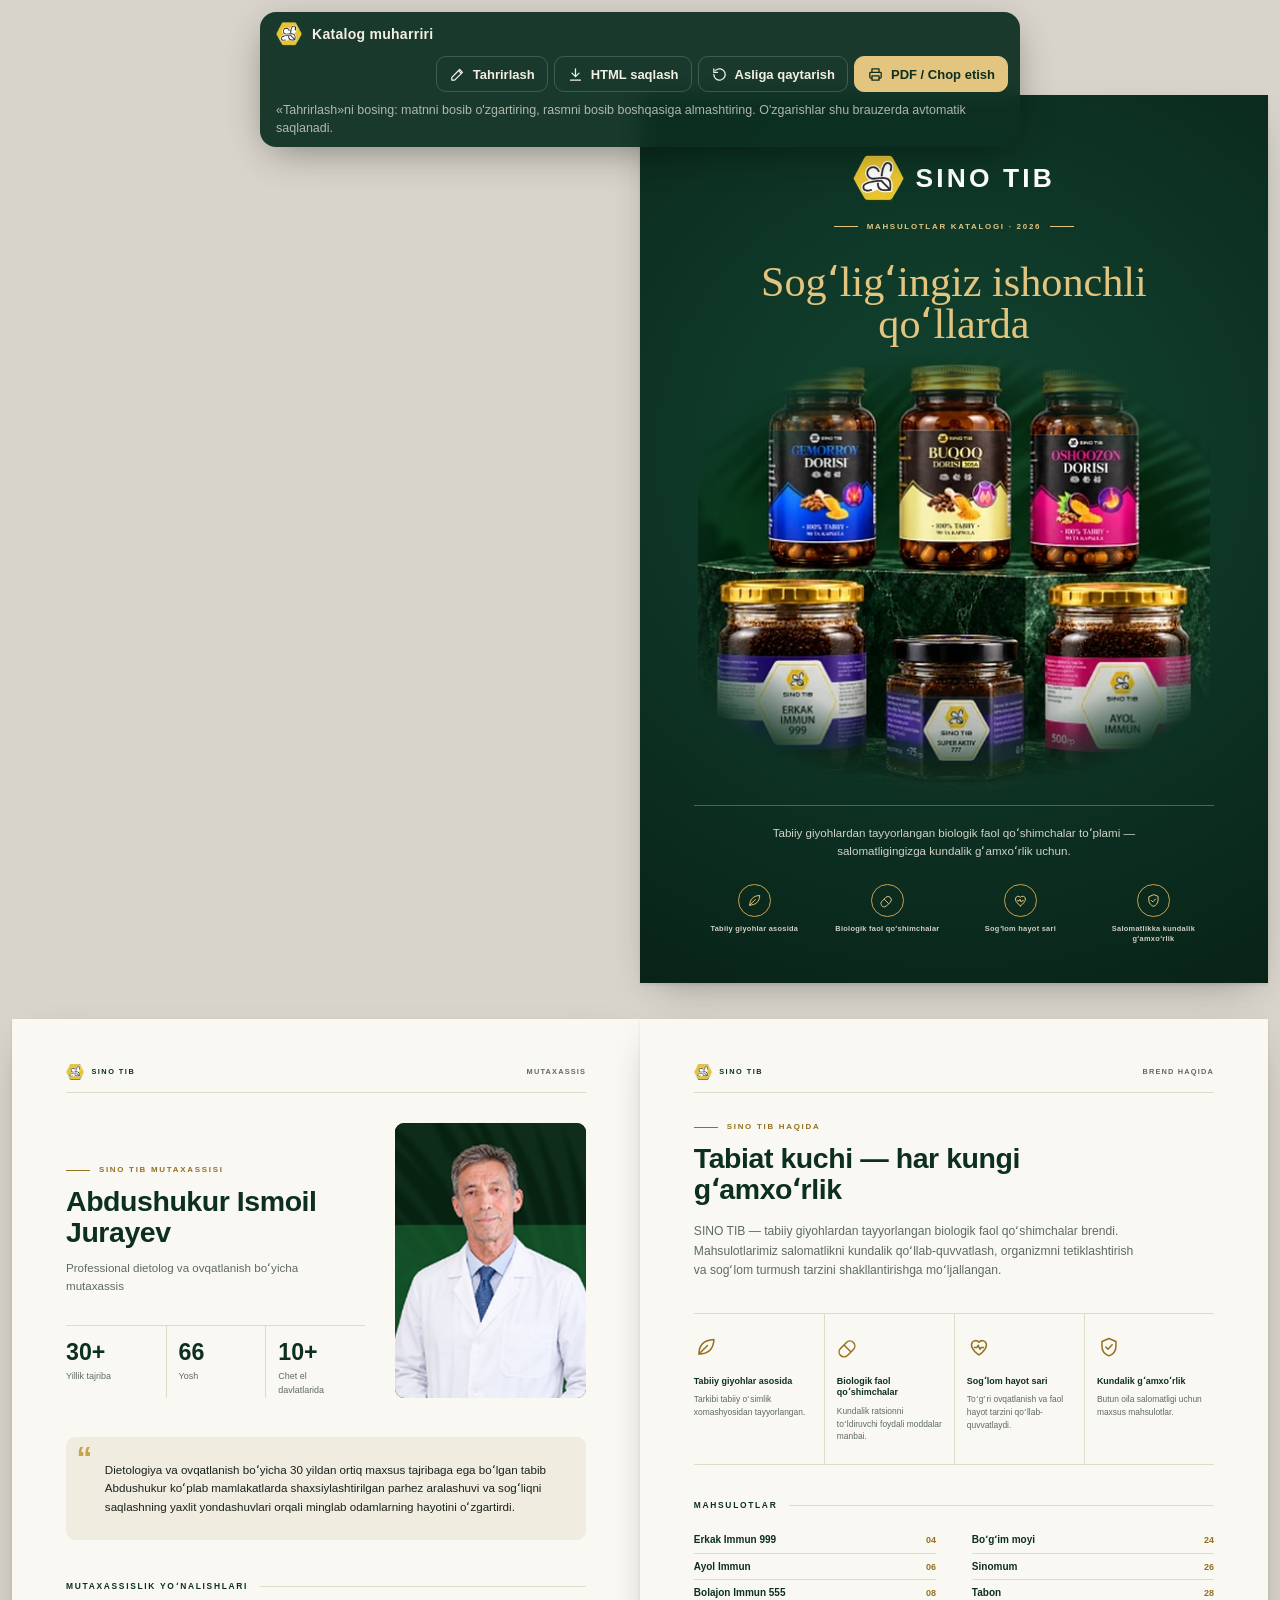
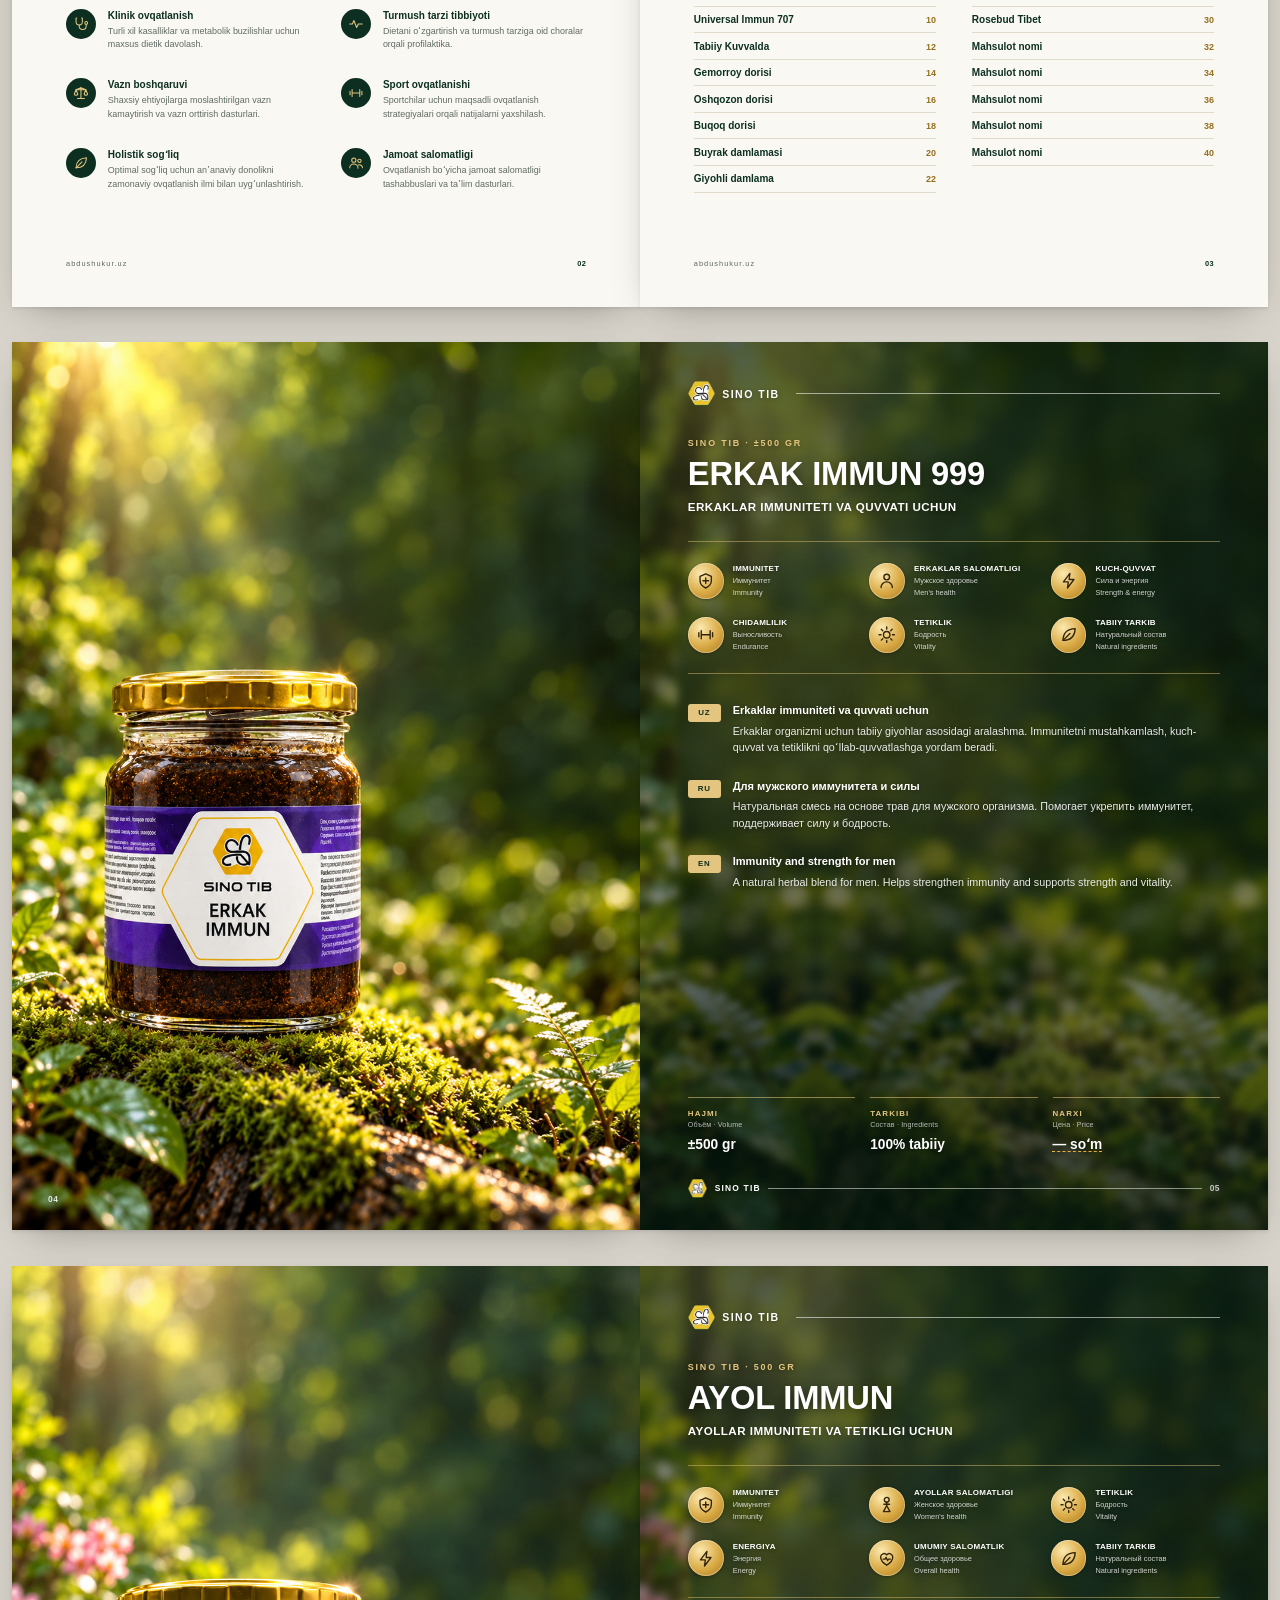
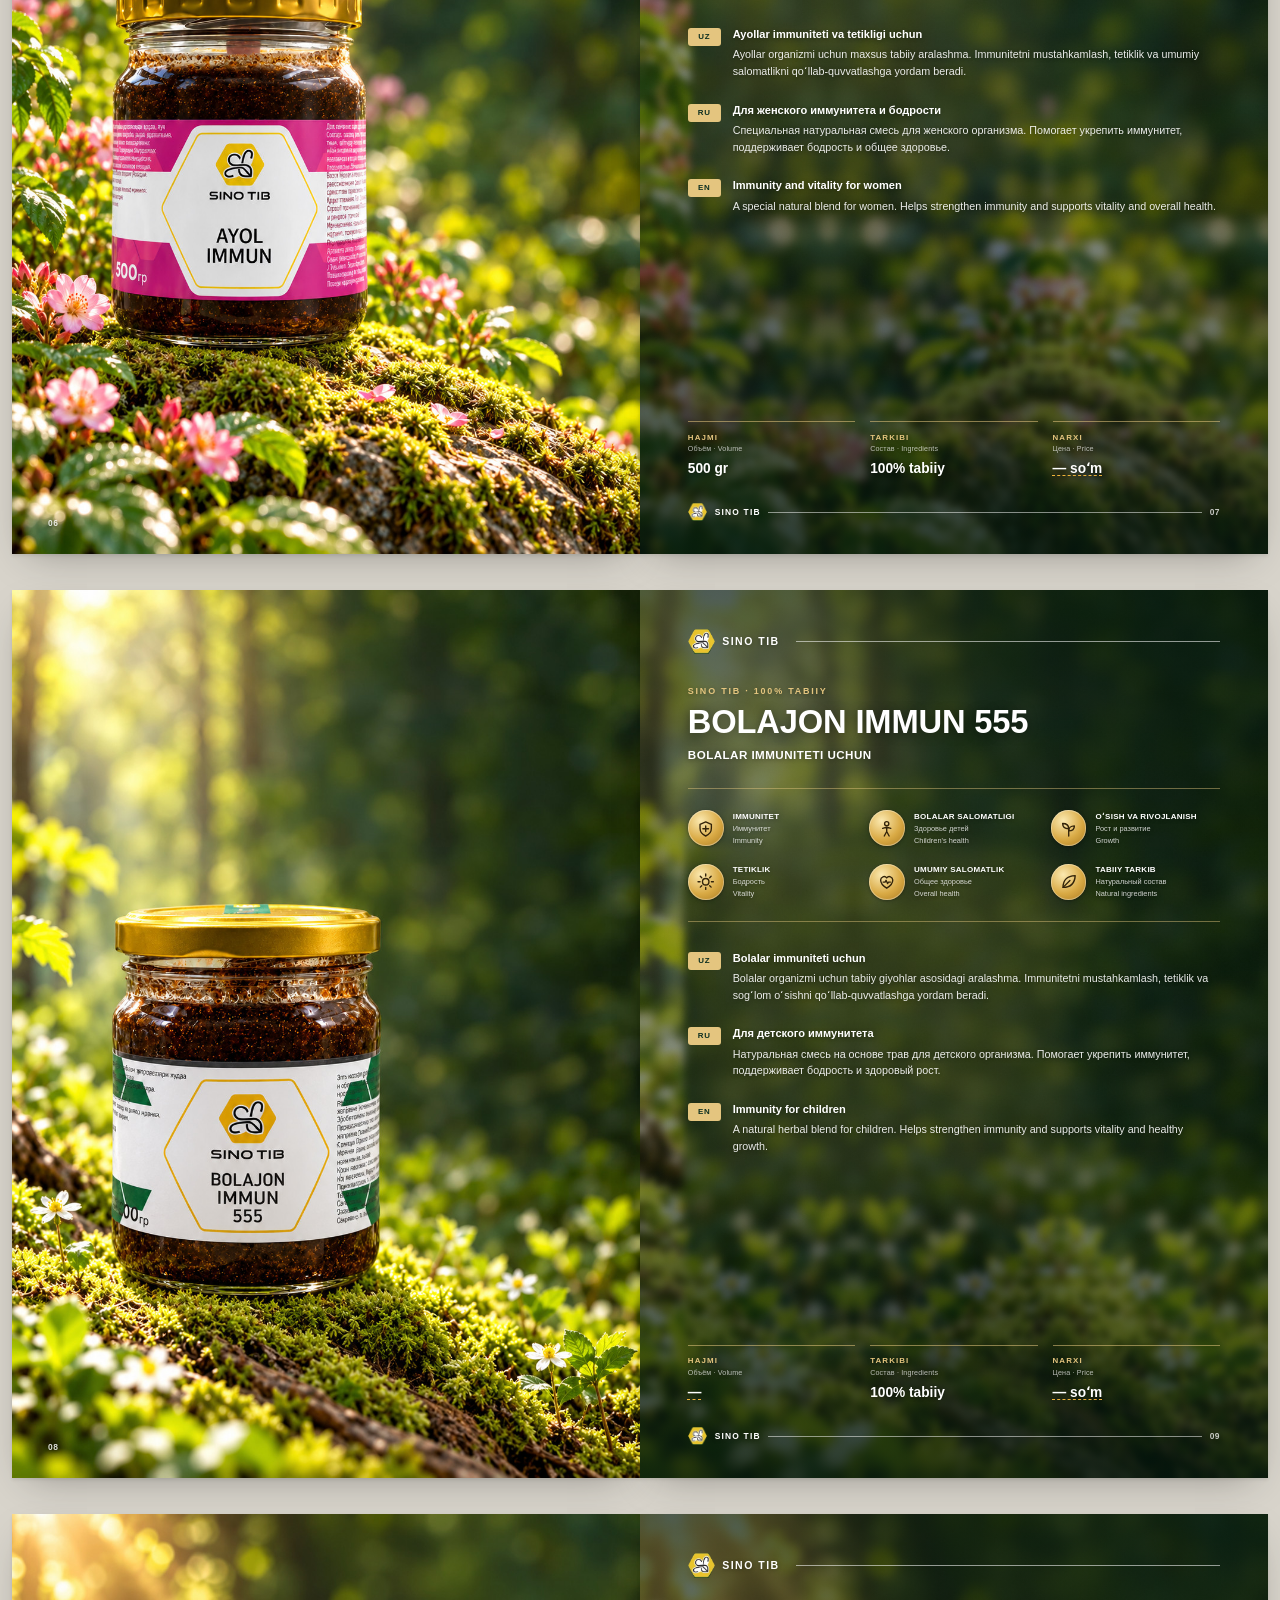
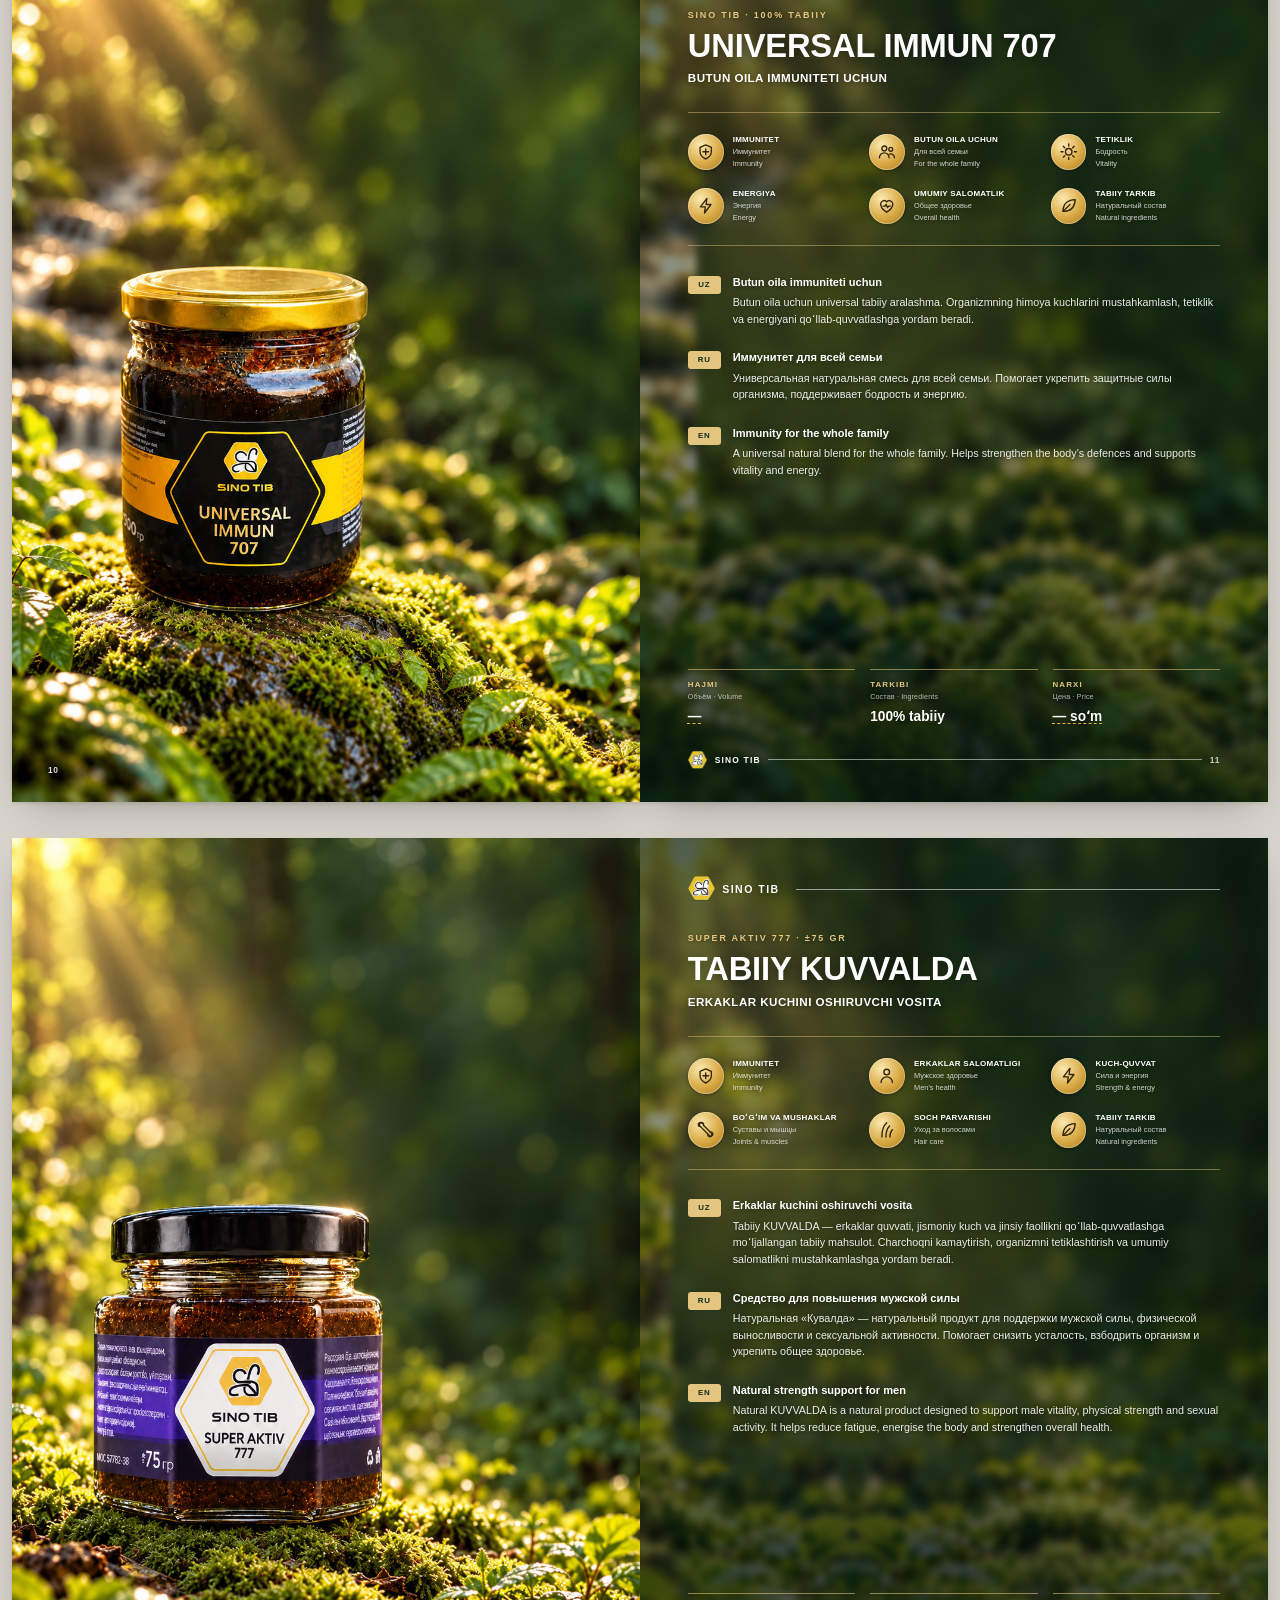
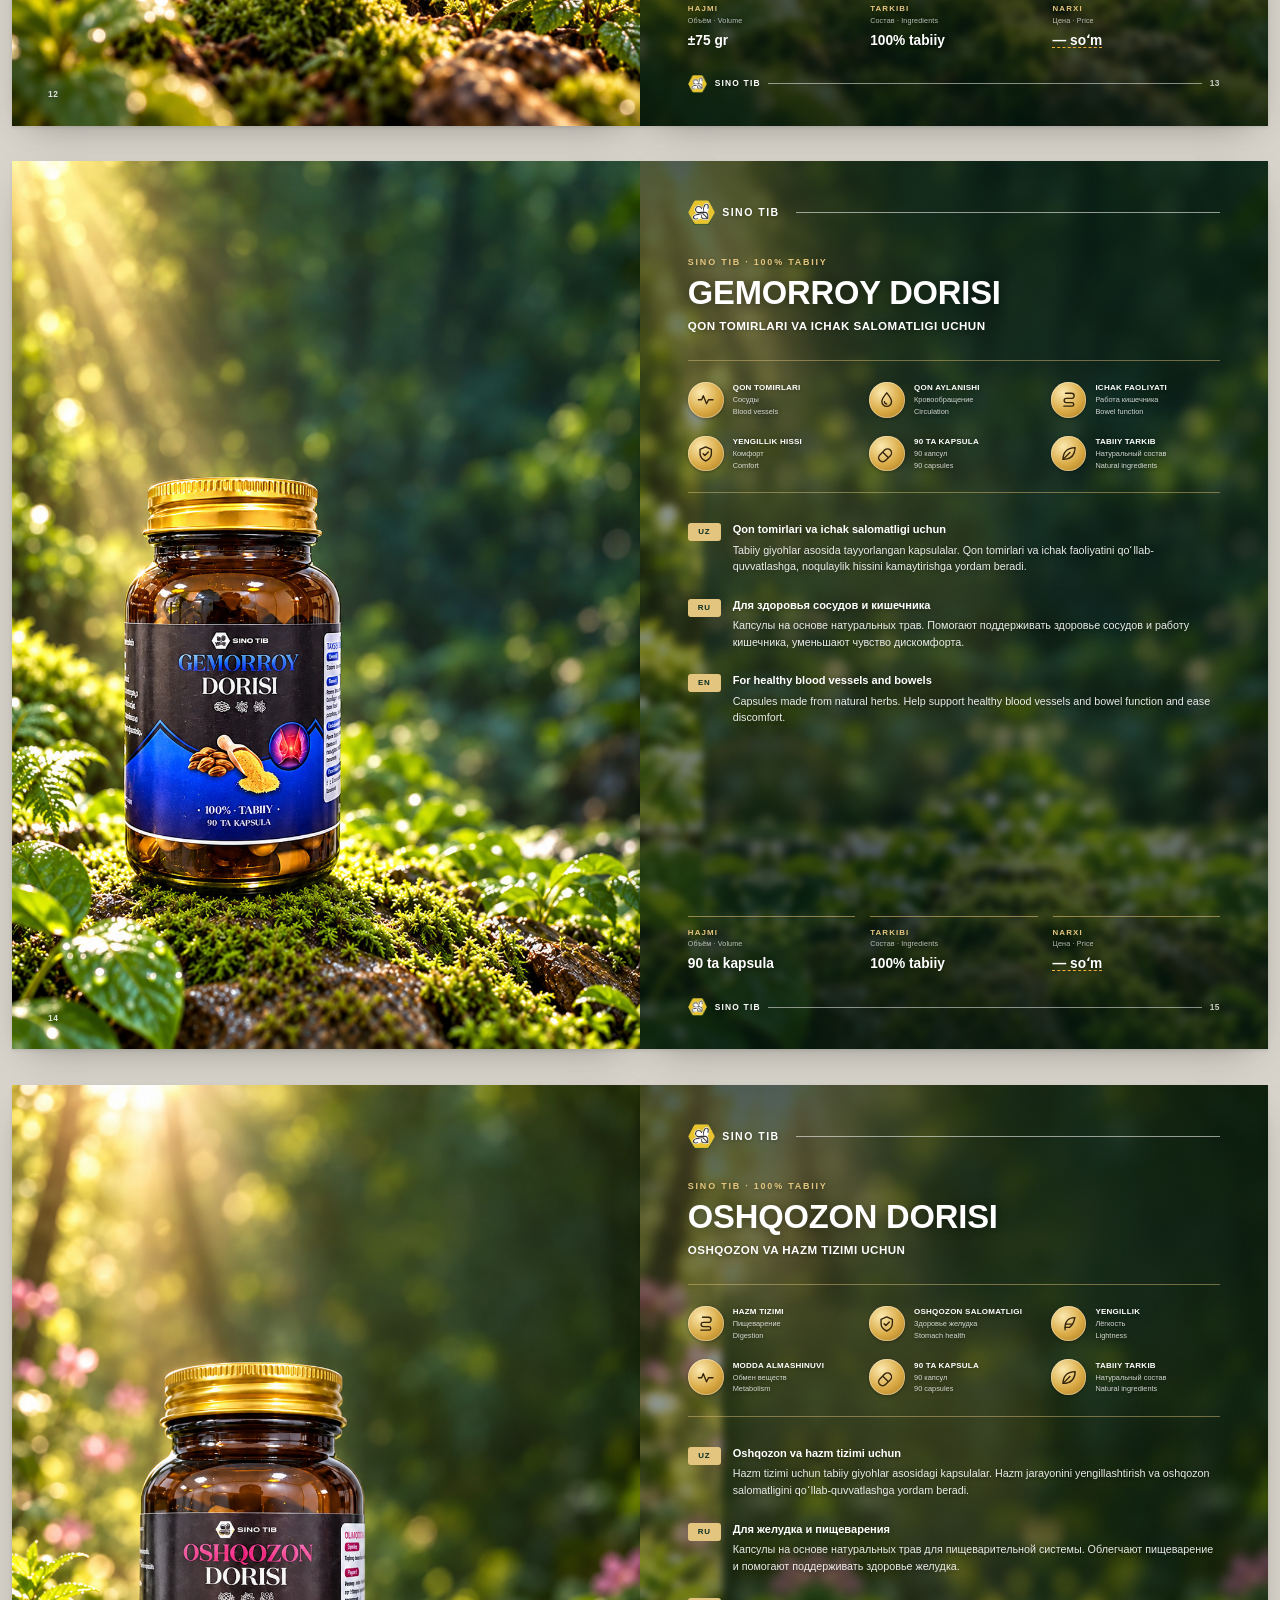
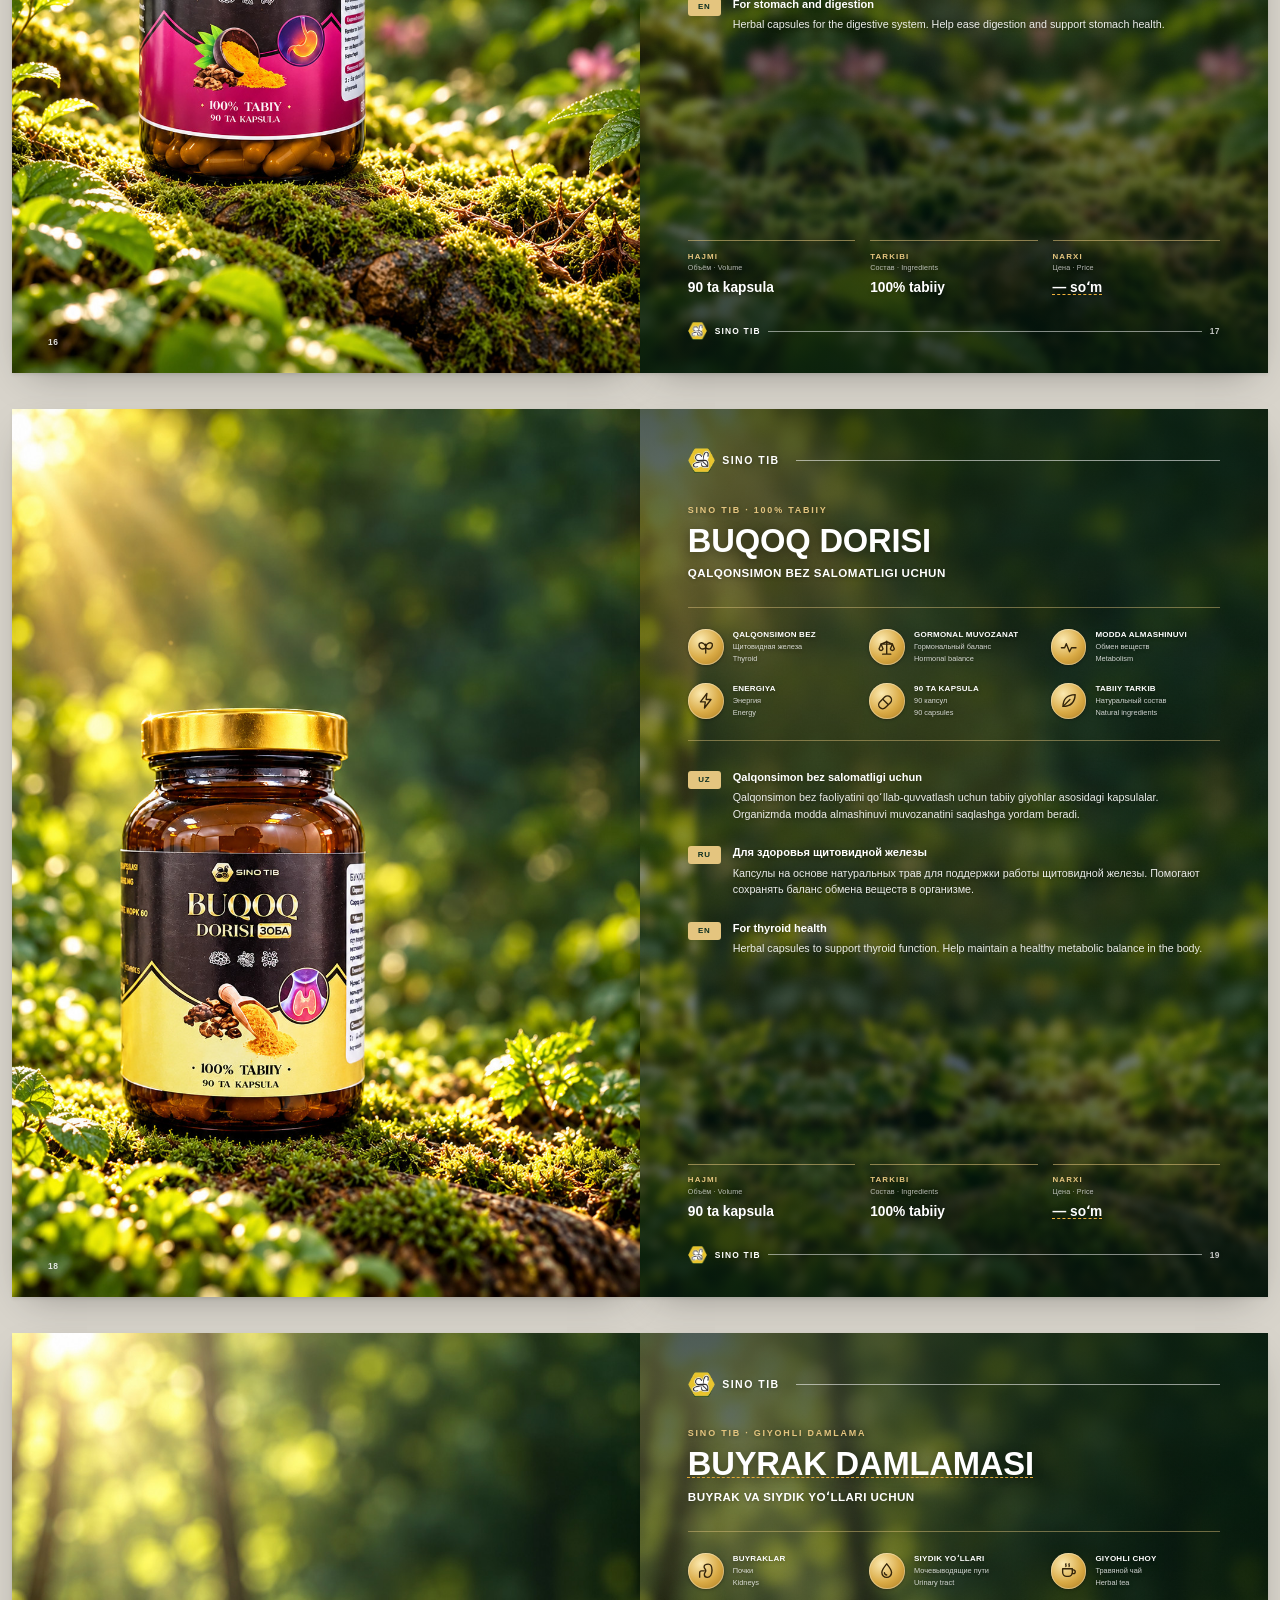
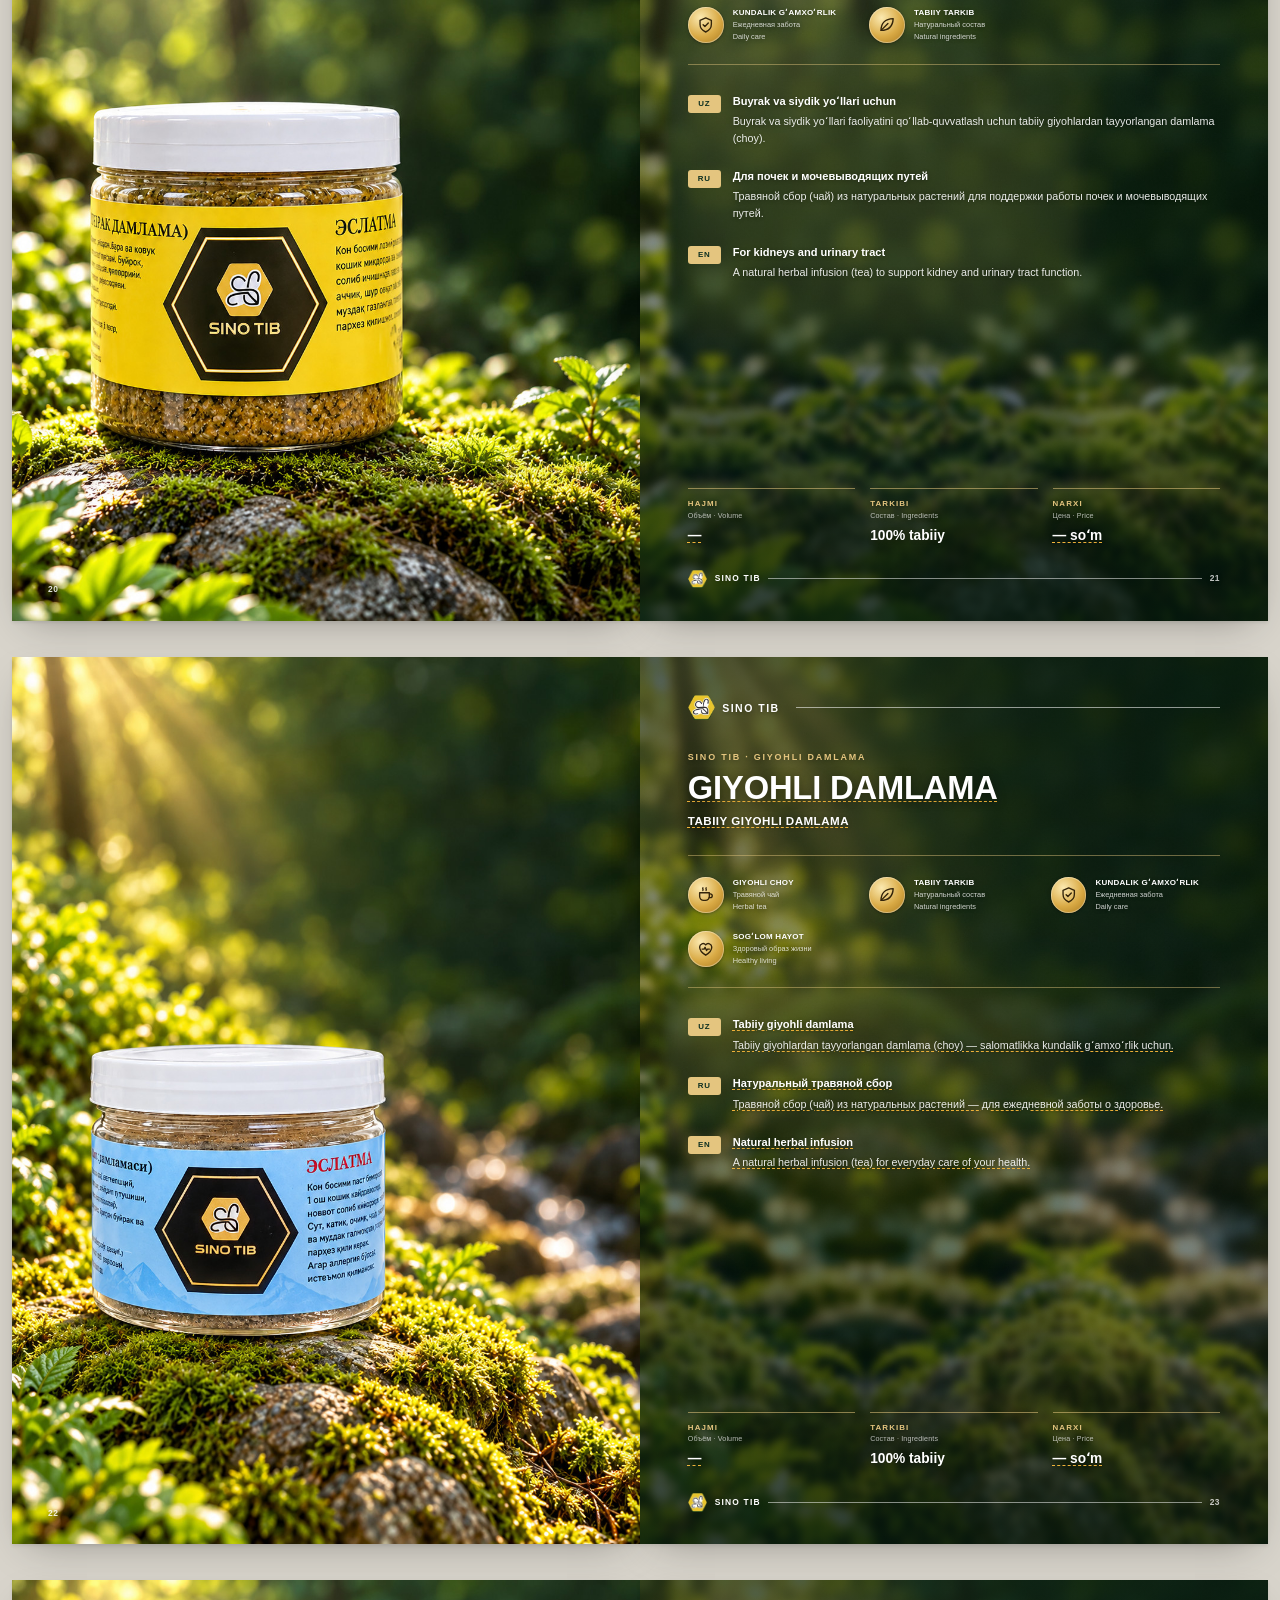
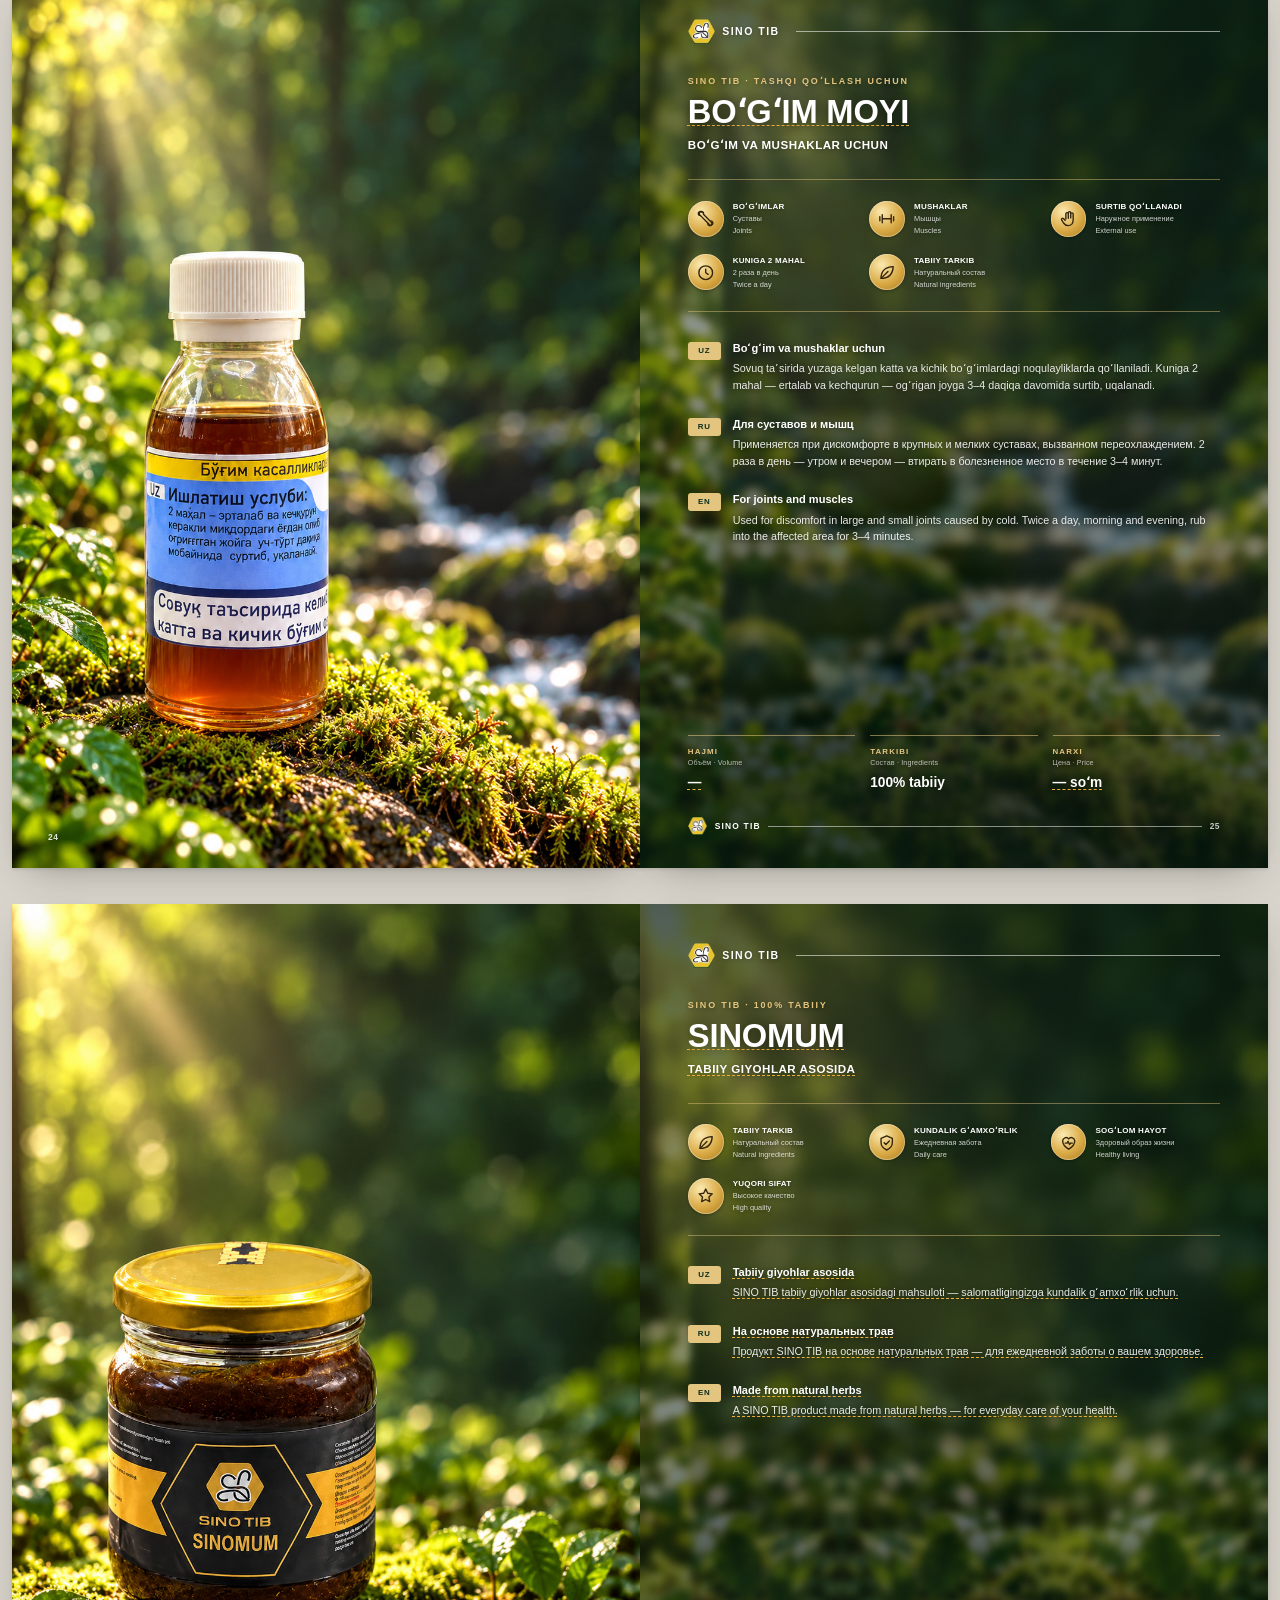
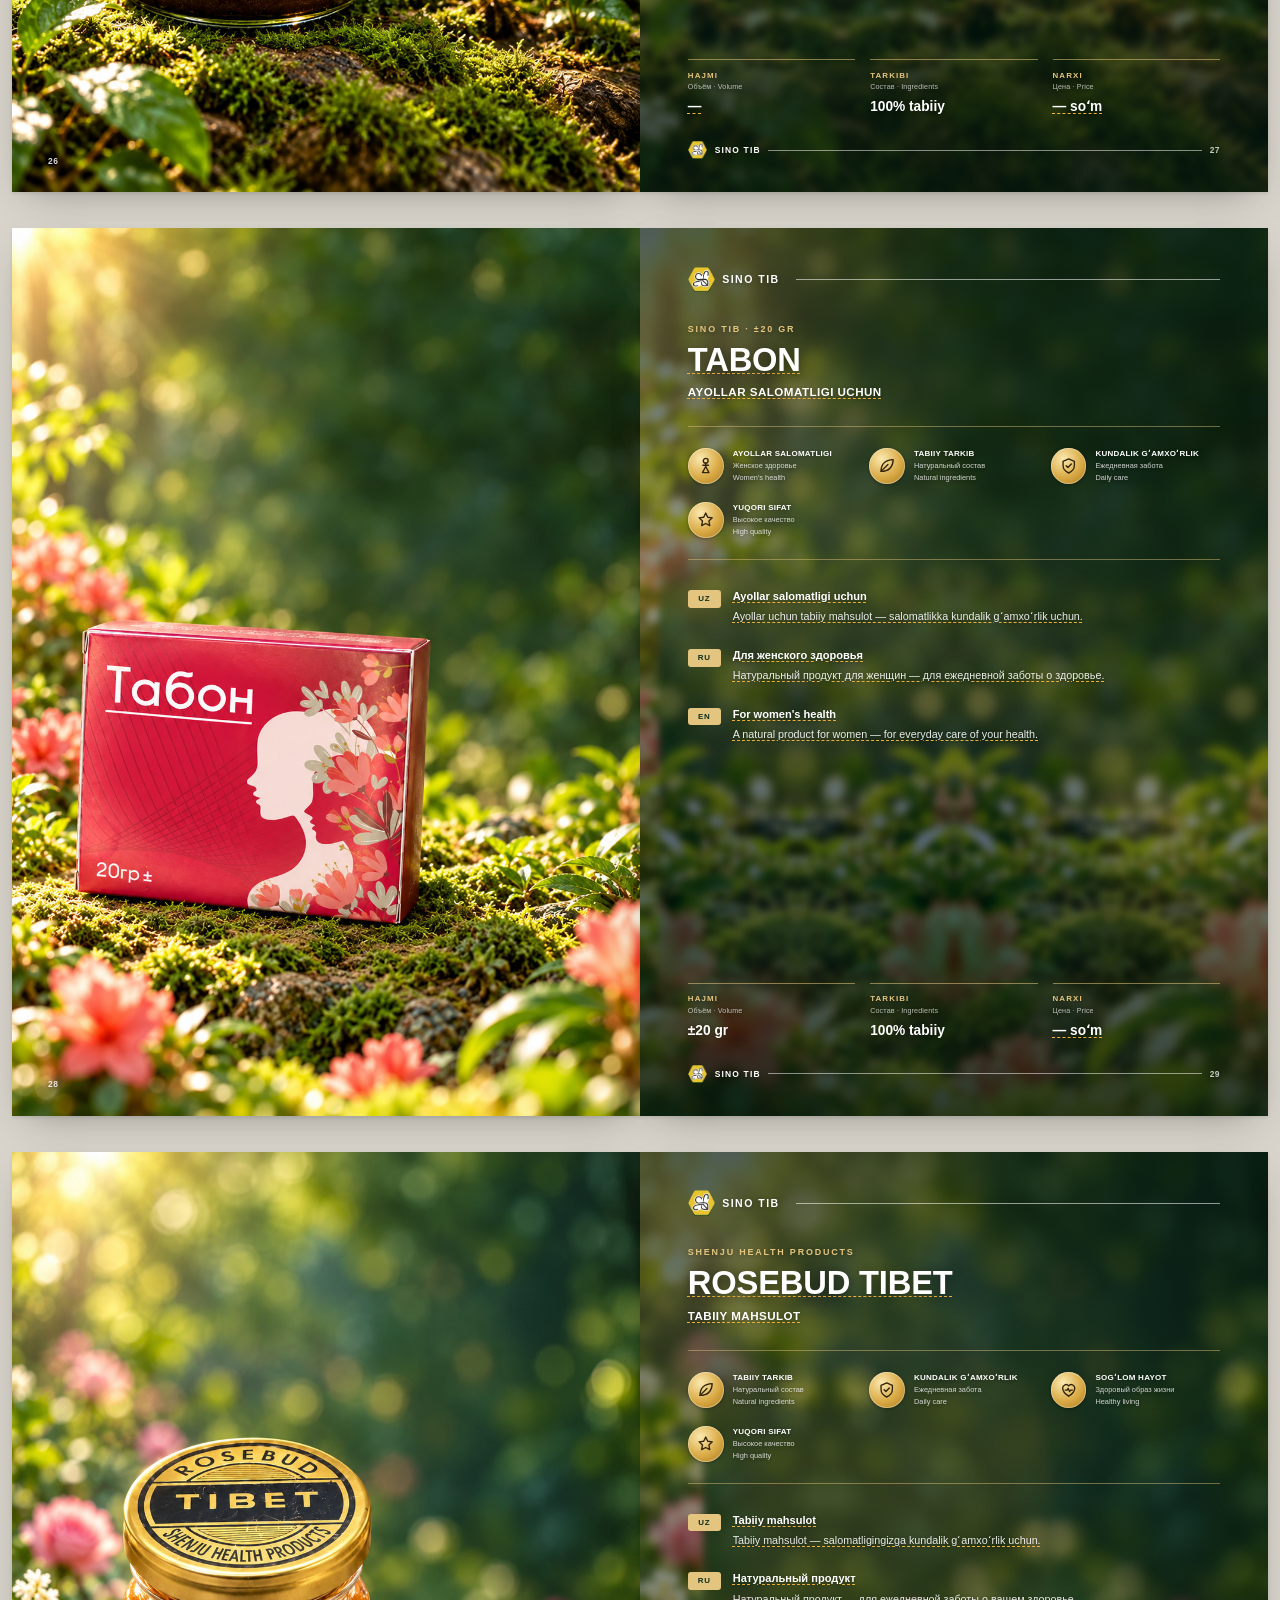
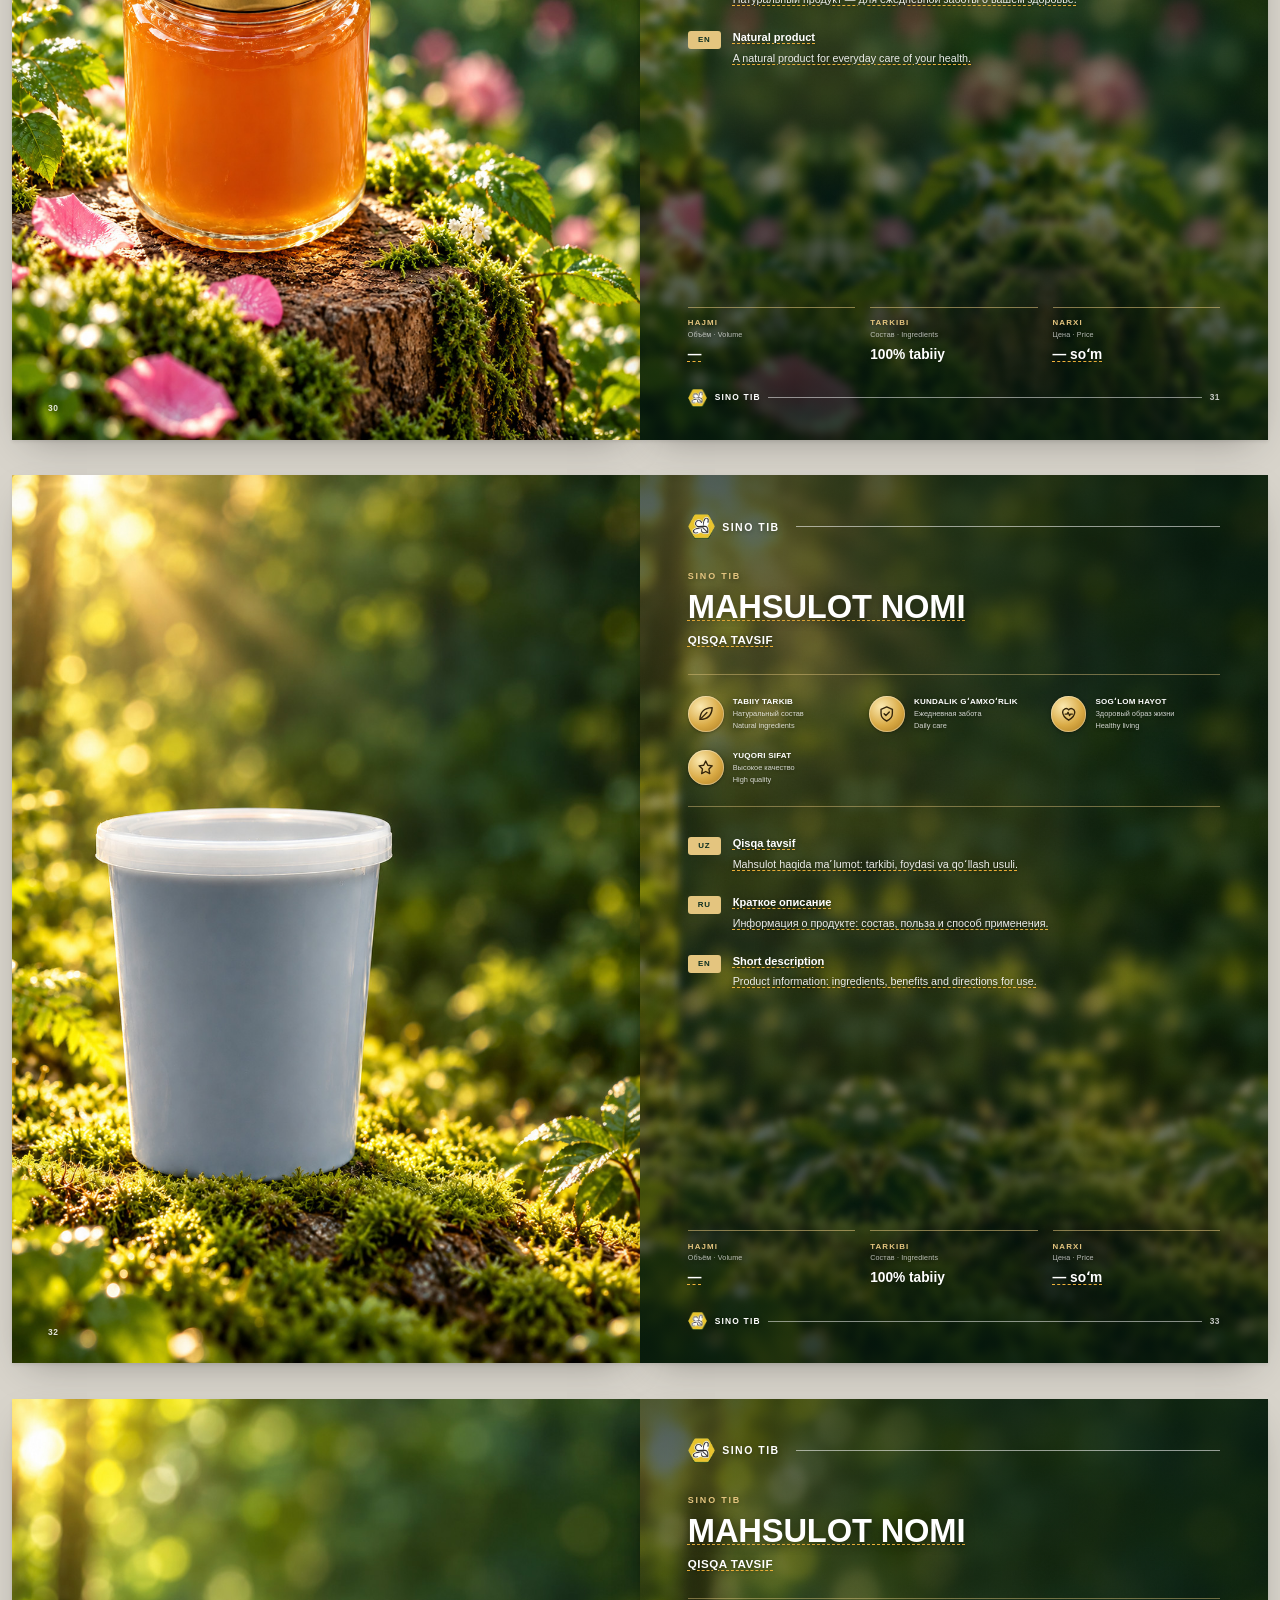
==== katalog-a4/index.html @ c0da2927 "Katalog: mahsulot rasmi va 3 tildagi ma'lumot yonma-yon sahifalarda Har bir mahsulot endi ikki sahif" ====
<!doctype html>
<html lang="uz">
<head>
  <meta charset="utf-8">
  <meta name="viewport" content="width=device-width, initial-scale=1">
  <title>SINO TIB — Mahsulotlar katalogi</title>
  <link rel="stylesheet" href="fonts.css">
  <link rel="stylesheet" href="katalog.css">
</head>
<body>

<!-- Boshqaruv paneli (chop etishda ko'rinmaydi) -->
<div class="panel no-print" id="panel">
  <div class="panel__title">
    <img src="img/logo.png" alt="">
    <span>Katalog muharriri</span>
  </div>
  <div class="panel__actions">
    <button type="button" class="pbtn" id="btn-edit" aria-pressed="false">
      <svg viewBox="0 0 24 24"><path d="M4 20h4L19 9l-4-4L4 16Z"/><path d="m13.5 6.5 4 4"/></svg>
      <span>Tahrirlash</span>
    </button>
    <button type="button" class="pbtn" id="btn-download">
      <svg viewBox="0 0 24 24"><path d="M12 4v11m-5-5 5 5 5-5M5 20h14"/></svg>
      <span>HTML saqlash</span>
    </button>
    <button type="button" class="pbtn" id="btn-reset">
      <svg viewBox="0 0 24 24"><path d="M4 12a8 8 0 1 0 2.5-5.8M4 4v5h5"/></svg>
      <span>Asliga qaytarish</span>
    </button>
    <button type="button" class="pbtn pbtn--primary" id="btn-print">
      <svg viewBox="0 0 24 24"><path d="M7 9V4h10v5M7 17H5a1 1 0 0 1-1-1v-6a1 1 0 0 1 1-1h14a1 1 0 0 1 1 1v6a1 1 0 0 1-1 1h-2"/><path d="M7 14h10v6H7Z"/></svg>
      <span>PDF / Chop etish</span>
    </button>
  </div>
  <p class="panel__hint" id="hint">«Tahrirlash»ni bosing: matnni bosib o'zgartiring, rasmni bosib boshqasiga almashtiring. O'zgarishlar shu brauzerda avtomatik saqlanadi.</p>
</div>

<!-- Ikonkalar -->
<svg width="0" height="0" style="position:absolute" aria-hidden="true">
  <defs>
    <symbol id="i-leaf" viewBox="0 0 24 24"><path d="M5 19C5 10 10.5 5 20 4.5 19.5 14 14 19 5 19Z"/><path d="M5 19 13.5 10.5"/></symbol>
    <symbol id="i-capsule" viewBox="0 0 24 24"><path d="M10.5 20.5a4.95 4.95 0 0 1-7-7l6-6a4.95 4.95 0 0 1 7 7Z"/><path d="m7.5 10.5 6 6"/></symbol>
    <symbol id="i-heart" viewBox="0 0 24 24"><path d="M12 20s-7.5-4.6-7.5-10.2A4.2 4.2 0 0 1 12 7.3a4.2 4.2 0 0 1 7.5 2.5C19.5 15.4 12 20 12 20Z"/><path d="M7.5 12.5h2.5l1.2-2.2 1.8 4 1.2-1.8h2.3"/></symbol>
    <symbol id="i-care" viewBox="0 0 24 24"><path d="M12 3.5 5 6.5v5c0 4.4 3 7.8 7 9.5 4-1.7 7-5.1 7-9.5v-5Z"/><path d="m8.8 12 2.2 2.2 4.2-4.4"/></symbol>
    <symbol id="i-shield" viewBox="0 0 24 24"><path d="M12 3.5 5 6.5v5c0 4.4 3 7.8 7 9.5 4-1.7 7-5.1 7-9.5v-5Z"/><path d="M12 8.5v7M8.5 12h7"/></symbol>
    <symbol id="i-man" viewBox="0 0 24 24"><circle cx="12" cy="7.5" r="3.5"/><path d="M5 20.5a7 7 0 0 1 14 0"/></symbol>
    <symbol id="i-bolt" viewBox="0 0 24 24"><path d="M13.5 3 5.5 13.5h6l-1 7.5 8-10.5h-6Z"/></symbol>
    <symbol id="i-joint" viewBox="0 0 24 24"><path d="M9.2 6.6a2.6 2.6 0 1 0-3.6 1.6L15.8 18.4a2.6 2.6 0 1 0 1.6-3.6Z"/><path d="M5.6 8.2a2.6 2.6 0 1 1 2-3.9M18.4 15.8a2.6 2.6 0 1 1-3.9 2"/></symbol>
    <symbol id="i-hair" viewBox="0 0 24 24"><path d="M6 21c0-7 1.5-13.5 6-17.5M11 21c0-5.5 1.2-10 4.5-13.5M16 21c0-3.8.8-6.8 3-9"/></symbol>
    <symbol id="i-steth" viewBox="0 0 24 24"><path d="M6 3.5H5v5.5a4.5 4.5 0 0 0 9 0V3.5h-1"/><path d="M9.5 13.5v1.5a5 5 0 0 0 10 0v-2.5"/><circle cx="19.5" cy="10.5" r="2"/></symbol>
    <symbol id="i-pulse" viewBox="0 0 24 24"><path d="M3 12h4l2-5 4 10 2.5-5H21"/></symbol>
    <symbol id="i-scale" viewBox="0 0 24 24"><path d="M12 4v16M7 20h10M5 7.5h14M12 4.5l-7 3M12 4.5l7 3"/><path d="m5 7.5-2.5 6a2.6 2.6 0 0 0 5 0Z"/><path d="m19 7.5-2.5 6a2.6 2.6 0 0 0 5 0Z"/></symbol>
    <symbol id="i-dumbbell" viewBox="0 0 24 24"><path d="M6.5 7v10M17.5 7v10M3.5 9.5v5M20.5 9.5v5M6.5 12h11"/></symbol>
    <symbol id="i-sun" viewBox="0 0 24 24"><circle cx="12" cy="12" r="4"/><path d="M12 2.5v2.5M12 19v2.5M2.5 12H5M19 12h2.5M5.3 5.3l1.8 1.8M16.9 16.9l1.8 1.8M5.3 18.7l1.8-1.8M16.9 7.1l1.8-1.8"/></symbol>
    <symbol id="i-people" viewBox="0 0 24 24"><circle cx="9" cy="8" r="3"/><circle cx="17" cy="9" r="2.4"/><path d="M3 19.5a6 6 0 0 1 12 0M15.5 15a4.5 4.5 0 0 1 6 4.5"/></symbol>
    <symbol id="i-phone" viewBox="0 0 24 24"><path d="M5.5 3.5h3.5l2 5-2.5 1.5a11 11 0 0 0 5.5 5.5l1.5-2.5 5 2v3.5a2 2 0 0 1-2 2A16.5 16.5 0 0 1 3.5 5.5a2 2 0 0 1 2-2Z"/></symbol>
    <symbol id="i-telegram" viewBox="0 0 24 24"><path d="M21 4.5 3 11.5l5.5 2 2 6 3-3.5 4.5 3.5Z"/><path d="m8.5 13.5 8-5.5"/></symbol>
    <symbol id="i-insta" viewBox="0 0 24 24"><rect x="3.5" y="3.5" width="17" height="17" rx="5"/><circle cx="12" cy="12" r="4"/><circle cx="17" cy="7" r=".6"/></symbol>
    <symbol id="i-globe" viewBox="0 0 24 24"><circle cx="12" cy="12" r="8.5"/><path d="M3.5 12h17M12 3.5c2.5 2.5 3.5 5.3 3.5 8.5s-1 6-3.5 8.5c-2.5-2.5-3.5-5.3-3.5-8.5s1-6 3.5-8.5Z"/></symbol>
    <symbol id="i-chat" viewBox="0 0 24 24"><path d="M4 5.5h16v10H9l-5 4Z"/><path d="M8 10.5h8"/></symbol>
    <symbol id="i-list" viewBox="0 0 24 24"><path d="M9 6.5h11M9 12h11M9 17.5h11"/><circle cx="4.8" cy="6.5" r="1"/><circle cx="4.8" cy="12" r="1"/><circle cx="4.8" cy="17.5" r="1"/></symbol>
    <symbol id="i-bag" viewBox="0 0 24 24"><path d="M5 8h14l-1 12.5H6Z"/><path d="M9 8V6.5a3 3 0 0 1 6 0V8"/></symbol>
    <symbol id="i-box" viewBox="0 0 24 24"><path d="M3.5 7.5 12 3.5l8.5 4v9L12 20.5l-8.5-4Z"/><path d="m3.5 7.5 8.5 4 8.5-4M12 11.5v9"/></symbol>
    <symbol id="i-drop" viewBox="0 0 24 24"><path d="M12 3.5c3.6 4.3 6 7.7 6 10.8a6 6 0 0 1-12 0c0-3.1 2.4-6.5 6-10.8Z"/><path d="M9.2 14.5a2.8 2.8 0 0 0 2.8 2.8"/></symbol>
    <symbol id="i-gut" viewBox="0 0 24 24"><path d="M8 4h7.5a3.2 3.2 0 0 1 0 6.4H9a2.6 2.6 0 0 0 0 5.2h7a2.2 2.2 0 0 1 0 4.4H6"/></symbol>
    <symbol id="i-kidney" viewBox="0 0 24 24"><path d="M15 3.8c2.9 0 4.8 3 4.8 7.6 0 4.9-2.4 8.8-5.9 8.8-2.4 0-3.6-1.7-3.6-3.5 0-2.2 1.8-2.8 1.8-4.8S10 9.2 10 7.4c0-2.1 2-3.6 5-3.6Z"/><path d="M10.3 12.2H7a2.5 2.5 0 0 0-2.5 2.5V20"/></symbol>
    <symbol id="i-child" viewBox="0 0 24 24"><circle cx="12" cy="5.8" r="2.6"/><path d="M7 11.5 12 10l5 1.5M12 10v5.5M9 21l3-5.5 3 5.5"/></symbol>
    <symbol id="i-woman" viewBox="0 0 24 24"><circle cx="12" cy="6" r="3"/><path d="M12 9v4M8.5 11.5h7M12 13l-4 7.5h8Z"/></symbol>
    <symbol id="i-sprout" viewBox="0 0 24 24"><path d="M12 21v-9"/><path d="M12 12C12 8 9.2 5.5 4.5 5.5 4.5 10 7.5 12 12 12Z"/><path d="M12 14.5c0-3.6 2.6-6 7-6 0 4-3 6-7 6Z"/></symbol>
    <symbol id="i-cup" viewBox="0 0 24 24"><path d="M4.5 9.5h12v4.5a5 5 0 0 1-5 5h-2a5 5 0 0 1-5-5Z"/><path d="M16.5 11h1.3a2.3 2.3 0 0 1 0 4.6h-1.6"/><path d="M8.5 3.5c-.9 1.1.9 2 0 3.2M12.5 3.5c-.9 1.1.9 2 0 3.2"/></symbol>
    <symbol id="i-clock" viewBox="0 0 24 24"><circle cx="12" cy="12" r="8.5"/><path d="M12 7.5V12l3 2"/></symbol>
    <symbol id="i-butterfly" viewBox="0 0 24 24"><path d="M12 7.5v11"/><path d="M12 10c-1.6-3.3-4.6-4.8-7-3.7-1.9.9-1.6 4.4.5 6.3 1.5 1.3 4 1.3 6.5-.3"/><path d="M12 10c1.6-3.3 4.6-4.8 7-3.7 1.9.9 1.6 4.4-.5 6.3-1.5 1.3-4 1.3-6.5-.3"/></symbol>
    <symbol id="i-hand" viewBox="0 0 24 24"><path d="M8.5 12.5V6a1.5 1.5 0 0 1 3 0v5.5M11.5 11V4.8a1.5 1.5 0 0 1 3 0V11M14.5 11V6.3a1.5 1.5 0 0 1 3 0v7.2c0 4.2-2.6 7-6.3 7-2.6 0-4.1-1.1-5.6-3.2l-2.2-3.4a1.5 1.5 0 0 1 2.4-1.8l1.7 2"/></symbol>
    <symbol id="i-star" viewBox="0 0 24 24"><path d="m12 3.8 2.5 5.1 5.6.8-4.1 4 1 5.6-5-2.6-5 2.6 1-5.6-4.1-4 5.6-.8Z"/></symbol>
    <symbol id="i-feather" viewBox="0 0 24 24"><path d="M19.5 4.5C12 4.5 7.5 9 7.5 16.5v3"/><path d="M7.5 16.5H13c3.3-2.3 5.6-6.4 6.5-12"/><path d="M8 12.5h7.3"/></symbol>
  </defs>
</svg>

<main class="book" id="book">

  <!-- ============ 1. MUQOVA ============ -->
  <section class="page page--dark cover">
    <div class="cover__top">
      <div class="lockup lockup--lg">
        <img class="lockup__logo" data-img src="img/logo.png" alt="SINO TIB logotipi">
        <span class="lockup__name">SINO TIB</span>
      </div>
      <p class="eyebrow eyebrow--light">Mahsulotlar katalogi · 2026</p>
    </div>

    <h1 class="script cover__slogan">Sogʻligʻingiz ishonchli qoʻllarda</h1>

    <figure class="cover__hero">
      <img data-img src="img/mahsulotlar.jpg" alt="SINO TIB mahsulotlari">
    </figure>

    <div class="cover__bottom">
      <p class="cover__lead">Tabiiy giyohlardan tayyorlangan biologik faol qoʻshimchalar toʻplami — salomatligingizga kundalik gʻamxoʻrlik uchun.</p>
      <ul class="values values--row">
        <li><svg class="ic"><use href="#i-leaf"/></svg><span class="e">Tabiiy giyohlar asosida</span></li>
        <li><svg class="ic"><use href="#i-capsule"/></svg><span class="e">Biologik faol qoʻshimchalar</span></li>
        <li><svg class="ic"><use href="#i-heart"/></svg><span class="e">Sogʻlom hayot sari</span></li>
        <li><svg class="ic"><use href="#i-care"/></svg><span class="e">Salomatlikka kundalik gʻamxoʻrlik</span></li>
      </ul>
    </div>
  </section>

  <!-- ============ 2. MUTAXASSIS ============ -->
  <section class="page">
    <header class="run"><img class="run__logo" src="img/logo.png" alt=""><span class="run__brand">SINO TIB</span><span class="run__label e">Mutaxassis</span></header>

    <div class="doc">
      <div class="doc__text">
        <p class="eyebrow">SINO TIB mutaxassisi</p>
        <h2 class="display">Abdushukur Ismoil Jurayev</h2>
        <p class="doc__role">Professional dietolog va ovqatlanish boʻyicha mutaxassis</p>
        <dl class="stats">
          <div><dt>30+</dt><dd>Yillik tajriba</dd></div>
          <div><dt>66</dt><dd>Yosh</dd></div>
          <div><dt>10+</dt><dd>Chet el davlatlarida</dd></div>
        </dl>
      </div>
      <figure class="doc__photo">
        <img data-img src="img/shifokor.jpg" alt="Abdushukur Ismoil Jurayev">
      </figure>
    </div>

    <blockquote class="quote">
      <p>Dietologiya va ovqatlanish boʻyicha 30 yildan ortiq maxsus tajribaga ega boʻlgan tabib Abdushukur koʻplab mamlakatlarda shaxsiylashtirilgan parhez aralashuvi va sogʻliqni saqlashning yaxlit yondashuvlari orqali minglab odamlarning hayotini oʻzgartirdi.</p>
    </blockquote>

    <h3 class="subhead">Mutaxassislik yoʻnalishlari</h3>
    <ul class="areas">
      <li><svg class="ic"><use href="#i-steth"/></svg><div><h4>Klinik ovqatlanish</h4><p>Turli xil kasalliklar va metabolik buzilishlar uchun maxsus dietik davolash.</p></div></li>
      <li><svg class="ic"><use href="#i-pulse"/></svg><div><h4>Turmush tarzi tibbiyoti</h4><p>Dietani oʻzgartirish va turmush tarziga oid choralar orqali profilaktika.</p></div></li>
      <li><svg class="ic"><use href="#i-scale"/></svg><div><h4>Vazn boshqaruvi</h4><p>Shaxsiy ehtiyojlarga moslashtirilgan vazn kamaytirish va vazn orttirish dasturlari.</p></div></li>
      <li><svg class="ic"><use href="#i-dumbbell"/></svg><div><h4>Sport ovqatlanishi</h4><p>Sportchilar uchun maqsadli ovqatlanish strategiyalari orqali natijalarni yaxshilash.</p></div></li>
      <li><svg class="ic"><use href="#i-leaf"/></svg><div><h4>Holistik sogʻliq</h4><p>Optimal sogʻliq uchun anʼanaviy donolikni zamonaviy ovqatlanish ilmi bilan uygʻunlashtirish.</p></div></li>
      <li><svg class="ic"><use href="#i-people"/></svg><div><h4>Jamoat salomatligi</h4><p>Ovqatlanish boʻyicha jamoat salomatligi tashabbuslari va taʼlim dasturlari.</p></div></li>
    </ul>

    <footer class="folio"><span class="e">abdushukur.uz</span><span class="folio__n">02</span></footer>
  </section>

  <!-- ============ 3. BREND VA MUNDARIJA ============ -->
  <section class="page">
    <header class="run"><img class="run__logo" src="img/logo.png" alt=""><span class="run__brand">SINO TIB</span><span class="run__label e">Brend haqida</span></header>

    <p class="eyebrow">SINO TIB haqida</p>
    <h2 class="display display--wide">Tabiat kuchi — har kungi gʻamxoʻrlik</h2>
    <p class="lead">SINO TIB — tabiiy giyohlardan tayyorlangan biologik faol qoʻshimchalar brendi. Mahsulotlarimiz salomatlikni kundalik qoʻllab-quvvatlash, organizmni tetiklashtirish va sogʻlom turmush tarzini shakllantirishga moʻljallangan.</p>

    <ul class="pillars">
      <li><svg class="ic"><use href="#i-leaf"/></svg><h4>Tabiiy giyohlar asosida</h4><p>Tarkibi tabiiy oʻsimlik xomashyosidan tayyorlangan.</p></li>
      <li><svg class="ic"><use href="#i-capsule"/></svg><h4>Biologik faol qoʻshimchalar</h4><p>Kundalik ratsionni toʻldiruvchi foydali moddalar manbai.</p></li>
      <li><svg class="ic"><use href="#i-heart"/></svg><h4>Sogʻlom hayot sari</h4><p>Toʻgʻri ovqatlanish va faol hayot tarzini qoʻllab-quvvatlaydi.</p></li>
      <li><svg class="ic"><use href="#i-care"/></svg><h4>Kundalik gʻamxoʻrlik</h4><p>Butun oila salomatligi uchun maxsus mahsulotlar.</p></li>
    </ul>

    <h3 class="subhead">Mahsulotlar</h3>
    <ol class="toc">
      <li><span class="toc__name">Erkak Immun 999</span><i></i><span class="toc__p">04</span></li>
      <li><span class="toc__name">Ayol Immun</span><i></i><span class="toc__p">06</span></li>
      <li><span class="toc__name">Bolajon Immun 555</span><i></i><span class="toc__p">08</span></li>
      <li><span class="toc__name">Universal Immun 707</span><i></i><span class="toc__p">10</span></li>
      <li><span class="toc__name">Tabiiy Kuvvalda</span><i></i><span class="toc__p">12</span></li>
      <li><span class="toc__name">Gemorroy dorisi</span><i></i><span class="toc__p">14</span></li>
      <li><span class="toc__name">Oshqozon dorisi</span><i></i><span class="toc__p">16</span></li>
      <li><span class="toc__name">Buqoq dorisi</span><i></i><span class="toc__p">18</span></li>
      <li><span class="toc__name">Buyrak damlamasi</span><i></i><span class="toc__p">20</span></li>
      <li><span class="toc__name">Giyohli damlama</span><i></i><span class="toc__p">22</span></li>
      <li><span class="toc__name">Boʻgʻim moyi</span><i></i><span class="toc__p">24</span></li>
      <li><span class="toc__name">Sinomum</span><i></i><span class="toc__p">26</span></li>
      <li><span class="toc__name">Tabon</span><i></i><span class="toc__p">28</span></li>
      <li><span class="toc__name">Rosebud Tibet</span><i></i><span class="toc__p">30</span></li>
      <li><span class="toc__name">Mahsulot nomi</span><i></i><span class="toc__p">32</span></li>
      <li><span class="toc__name">Mahsulot nomi</span><i></i><span class="toc__p">34</span></li>
      <li><span class="toc__name">Mahsulot nomi</span><i></i><span class="toc__p">36</span></li>
      <li><span class="toc__name">Mahsulot nomi</span><i></i><span class="toc__p">38</span></li>
      <li><span class="toc__name">Mahsulot nomi</span><i></i><span class="toc__p">40</span></li>
    </ol>

    <footer class="folio"><span class="e">abdushukur.uz</span><span class="folio__n">03</span></footer>
  </section>

  <!-- ============ 4–5. ERKAK IMMUN 999 ============ -->
  <section class="page photo">
    <img class="photo__img" data-img src="img/mahsulot/erkak-immun.jpg" alt="Erkak Immun 999">
    <span class="photo__n">04</span>
  </section>

  <section class="page info">
    <img class="info__bg" data-img src="img/fon/erkak-immun.jpg" alt="">
    <div class="info__shade" aria-hidden="true"></div>
    <div class="info__body">
      <div class="info__brand"><img src="img/logo.png" alt=""><span>SINO TIB</span></div>
      <p class="info__eyebrow">SINO TIB · ±500 gr</p>
      <h2 class="info__title">Erkak Immun 999</h2>
      <p class="info__sub">Erkaklar immuniteti va quvvati uchun</p>
      <ul class="info__icons">
        <li><span class="medal"><svg class="ic"><use href="#i-shield"/></svg></span><b>Immunitet</b><small>Иммунитет</small><small>Immunity</small></li>
        <li><span class="medal"><svg class="ic"><use href="#i-man"/></svg></span><b>Erkaklar salomatligi</b><small>Мужское здоровье</small><small>Men&#x27;s health</small></li>
        <li><span class="medal"><svg class="ic"><use href="#i-bolt"/></svg></span><b>Kuch-quvvat</b><small>Сила и энергия</small><small>Strength &amp; energy</small></li>
        <li><span class="medal"><svg class="ic"><use href="#i-dumbbell"/></svg></span><b>Chidamlilik</b><small>Выносливость</small><small>Endurance</small></li>
        <li><span class="medal"><svg class="ic"><use href="#i-sun"/></svg></span><b>Tetiklik</b><small>Бодрость</small><small>Vitality</small></li>
        <li><span class="medal"><svg class="ic"><use href="#i-leaf"/></svg></span><b>Tabiiy tarkib</b><small>Натуральный состав</small><small>Natural ingredients</small></li>
      </ul>
      <div class="info__langs">
        <div class="lang"><span class="lang__tag">UZ</span><div><h4>Erkaklar immuniteti va quvvati uchun</h4><p>Erkaklar organizmi uchun tabiiy giyohlar asosidagi aralashma. Immunitetni mustahkamlash, kuch-quvvat va tetiklikni qoʻllab-quvvatlashga yordam beradi.</p></div></div>
        <div class="lang"><span class="lang__tag">RU</span><div><h4>Для мужского иммунитета и силы</h4><p>Натуральная смесь на основе трав для мужского организма. Помогает укрепить иммунитет, поддерживает силу и бодрость.</p></div></div>
        <div class="lang"><span class="lang__tag">EN</span><div><h4>Immunity and strength for men</h4><p>A natural herbal blend for men. Helps strengthen immunity and supports strength and vitality.</p></div></div>
      </div>
      <dl class="info__specs">
        <div><dt>Hajmi<small>Объём · Volume</small></dt><dd>±500 gr</dd></div>
        <div><dt>Tarkibi<small>Состав · Ingredients</small></dt><dd>100% tabiiy</dd></div>
        <div><dt>Narxi<small>Цена · Price</small></dt><dd class="ph">— soʻm</dd></div>
      </dl>
      <div class="info__bar"><img src="img/logo.png" alt=""><span>SINO TIB</span><i></i><span class="info__n">05</span></div>
    </div>
  </section>

  <!-- ============ 6–7. AYOL IMMUN ============ -->
  <section class="page photo">
    <img class="photo__img" data-img src="img/mahsulot/ayol-immun.jpg" alt="Ayol Immun">
    <span class="photo__n">06</span>
  </section>

  <section class="page info">
    <img class="info__bg" data-img src="img/fon/ayol-immun.jpg" alt="">
    <div class="info__shade" aria-hidden="true"></div>
    <div class="info__body">
      <div class="info__brand"><img src="img/logo.png" alt=""><span>SINO TIB</span></div>
      <p class="info__eyebrow">SINO TIB · 500 gr</p>
      <h2 class="info__title">Ayol Immun</h2>
      <p class="info__sub">Ayollar immuniteti va tetikligi uchun</p>
      <ul class="info__icons">
        <li><span class="medal"><svg class="ic"><use href="#i-shield"/></svg></span><b>Immunitet</b><small>Иммунитет</small><small>Immunity</small></li>
        <li><span class="medal"><svg class="ic"><use href="#i-woman"/></svg></span><b>Ayollar salomatligi</b><small>Женское здоровье</small><small>Women&#x27;s health</small></li>
        <li><span class="medal"><svg class="ic"><use href="#i-sun"/></svg></span><b>Tetiklik</b><small>Бодрость</small><small>Vitality</small></li>
        <li><span class="medal"><svg class="ic"><use href="#i-bolt"/></svg></span><b>Energiya</b><small>Энергия</small><small>Energy</small></li>
        <li><span class="medal"><svg class="ic"><use href="#i-heart"/></svg></span><b>Umumiy salomatlik</b><small>Общее здоровье</small><small>Overall health</small></li>
        <li><span class="medal"><svg class="ic"><use href="#i-leaf"/></svg></span><b>Tabiiy tarkib</b><small>Натуральный состав</small><small>Natural ingredients</small></li>
      </ul>
      <div class="info__langs">
        <div class="lang"><span class="lang__tag">UZ</span><div><h4>Ayollar immuniteti va tetikligi uchun</h4><p>Ayollar organizmi uchun maxsus tabiiy aralashma. Immunitetni mustahkamlash, tetiklik va umumiy salomatlikni qoʻllab-quvvatlashga yordam beradi.</p></div></div>
        <div class="lang"><span class="lang__tag">RU</span><div><h4>Для женского иммунитета и бодрости</h4><p>Специальная натуральная смесь для женского организма. Помогает укрепить иммунитет, поддерживает бодрость и общее здоровье.</p></div></div>
        <div class="lang"><span class="lang__tag">EN</span><div><h4>Immunity and vitality for women</h4><p>A special natural blend for women. Helps strengthen immunity and supports vitality and overall health.</p></div></div>
      </div>
      <dl class="info__specs">
        <div><dt>Hajmi<small>Объём · Volume</small></dt><dd>500 gr</dd></div>
        <div><dt>Tarkibi<small>Состав · Ingredients</small></dt><dd>100% tabiiy</dd></div>
        <div><dt>Narxi<small>Цена · Price</small></dt><dd class="ph">— soʻm</dd></div>
      </dl>
      <div class="info__bar"><img src="img/logo.png" alt=""><span>SINO TIB</span><i></i><span class="info__n">07</span></div>
    </div>
  </section>

  <!-- ============ 8–9. BOLAJON IMMUN 555 ============ -->
  <section class="page photo">
    <img class="photo__img" data-img src="img/mahsulot/bolajon-immun-555.jpg" alt="Bolajon Immun 555">
    <span class="photo__n">08</span>
  </section>

  <section class="page info">
    <img class="info__bg" data-img src="img/fon/bolajon-immun-555.jpg" alt="">
    <div class="info__shade" aria-hidden="true"></div>
    <div class="info__body">
      <div class="info__brand"><img src="img/logo.png" alt=""><span>SINO TIB</span></div>
      <p class="info__eyebrow">SINO TIB · 100% tabiiy</p>
      <h2 class="info__title">Bolajon Immun 555</h2>
      <p class="info__sub">Bolalar immuniteti uchun</p>
      <ul class="info__icons">
        <li><span class="medal"><svg class="ic"><use href="#i-shield"/></svg></span><b>Immunitet</b><small>Иммунитет</small><small>Immunity</small></li>
        <li><span class="medal"><svg class="ic"><use href="#i-child"/></svg></span><b>Bolalar salomatligi</b><small>Здоровье детей</small><small>Children&#x27;s health</small></li>
        <li><span class="medal"><svg class="ic"><use href="#i-sprout"/></svg></span><b>Oʻsish va rivojlanish</b><small>Рост и развитие</small><small>Growth</small></li>
        <li><span class="medal"><svg class="ic"><use href="#i-sun"/></svg></span><b>Tetiklik</b><small>Бодрость</small><small>Vitality</small></li>
        <li><span class="medal"><svg class="ic"><use href="#i-heart"/></svg></span><b>Umumiy salomatlik</b><small>Общее здоровье</small><small>Overall health</small></li>
        <li><span class="medal"><svg class="ic"><use href="#i-leaf"/></svg></span><b>Tabiiy tarkib</b><small>Натуральный состав</small><small>Natural ingredients</small></li>
      </ul>
      <div class="info__langs">
        <div class="lang"><span class="lang__tag">UZ</span><div><h4>Bolalar immuniteti uchun</h4><p>Bolalar organizmi uchun tabiiy giyohlar asosidagi aralashma. Immunitetni mustahkamlash, tetiklik va sogʻlom oʻsishni qoʻllab-quvvatlashga yordam beradi.</p></div></div>
        <div class="lang"><span class="lang__tag">RU</span><div><h4>Для детского иммунитета</h4><p>Натуральная смесь на основе трав для детского организма. Помогает укрепить иммунитет, поддерживает бодрость и здоровый рост.</p></div></div>
        <div class="lang"><span class="lang__tag">EN</span><div><h4>Immunity for children</h4><p>A natural herbal blend for children. Helps strengthen immunity and supports vitality and healthy growth.</p></div></div>
      </div>
      <dl class="info__specs">
        <div><dt>Hajmi<small>Объём · Volume</small></dt><dd class="ph">—</dd></div>
        <div><dt>Tarkibi<small>Состав · Ingredients</small></dt><dd>100% tabiiy</dd></div>
        <div><dt>Narxi<small>Цена · Price</small></dt><dd class="ph">— soʻm</dd></div>
      </dl>
      <div class="info__bar"><img src="img/logo.png" alt=""><span>SINO TIB</span><i></i><span class="info__n">09</span></div>
    </div>
  </section>

  <!-- ============ 10–11. UNIVERSAL IMMUN 707 ============ -->
  <section class="page photo">
    <img class="photo__img" data-img src="img/mahsulot/universal-immun-707.jpg" alt="Universal Immun 707">
    <span class="photo__n">10</span>
  </section>

  <section class="page info">
    <img class="info__bg" data-img src="img/fon/universal-immun-707.jpg" alt="">
    <div class="info__shade" aria-hidden="true"></div>
    <div class="info__body">
      <div class="info__brand"><img src="img/logo.png" alt=""><span>SINO TIB</span></div>
      <p class="info__eyebrow">SINO TIB · 100% tabiiy</p>
      <h2 class="info__title">Universal Immun 707</h2>
      <p class="info__sub">Butun oila immuniteti uchun</p>
      <ul class="info__icons">
        <li><span class="medal"><svg class="ic"><use href="#i-shield"/></svg></span><b>Immunitet</b><small>Иммунитет</small><small>Immunity</small></li>
        <li><span class="medal"><svg class="ic"><use href="#i-people"/></svg></span><b>Butun oila uchun</b><small>Для всей семьи</small><small>For the whole family</small></li>
        <li><span class="medal"><svg class="ic"><use href="#i-sun"/></svg></span><b>Tetiklik</b><small>Бодрость</small><small>Vitality</small></li>
        <li><span class="medal"><svg class="ic"><use href="#i-bolt"/></svg></span><b>Energiya</b><small>Энергия</small><small>Energy</small></li>
        <li><span class="medal"><svg class="ic"><use href="#i-heart"/></svg></span><b>Umumiy salomatlik</b><small>Общее здоровье</small><small>Overall health</small></li>
        <li><span class="medal"><svg class="ic"><use href="#i-leaf"/></svg></span><b>Tabiiy tarkib</b><small>Натуральный состав</small><small>Natural ingredients</small></li>
      </ul>
      <div class="info__langs">
        <div class="lang"><span class="lang__tag">UZ</span><div><h4>Butun oila immuniteti uchun</h4><p>Butun oila uchun universal tabiiy aralashma. Organizmning himoya kuchlarini mustahkamlash, tetiklik va energiyani qoʻllab-quvvatlashga yordam beradi.</p></div></div>
        <div class="lang"><span class="lang__tag">RU</span><div><h4>Иммунитет для всей семьи</h4><p>Универсальная натуральная смесь для всей семьи. Помогает укрепить защитные силы организма, поддерживает бодрость и энергию.</p></div></div>
        <div class="lang"><span class="lang__tag">EN</span><div><h4>Immunity for the whole family</h4><p>A universal natural blend for the whole family. Helps strengthen the body&#x27;s defences and supports vitality and energy.</p></div></div>
      </div>
      <dl class="info__specs">
        <div><dt>Hajmi<small>Объём · Volume</small></dt><dd class="ph">—</dd></div>
        <div><dt>Tarkibi<small>Состав · Ingredients</small></dt><dd>100% tabiiy</dd></div>
        <div><dt>Narxi<small>Цена · Price</small></dt><dd class="ph">— soʻm</dd></div>
      </dl>
      <div class="info__bar"><img src="img/logo.png" alt=""><span>SINO TIB</span><i></i><span class="info__n">11</span></div>
    </div>
  </section>

  <!-- ============ 12–13. TABIIY KUVVALDA ============ -->
  <section class="page photo">
    <img class="photo__img" data-img src="img/mahsulot/super-aktiv-777.jpg" alt="Tabiiy Kuvvalda">
    <span class="photo__n">12</span>
  </section>

  <section class="page info">
    <img class="info__bg" data-img src="img/fon/super-aktiv-777.jpg" alt="">
    <div class="info__shade" aria-hidden="true"></div>
    <div class="info__body">
      <div class="info__brand"><img src="img/logo.png" alt=""><span>SINO TIB</span></div>
      <p class="info__eyebrow">Super Aktiv 777 · ±75 gr</p>
      <h2 class="info__title">Tabiiy Kuvvalda</h2>
      <p class="info__sub">Erkaklar kuchini oshiruvchi vosita</p>
      <ul class="info__icons">
        <li><span class="medal"><svg class="ic"><use href="#i-shield"/></svg></span><b>Immunitet</b><small>Иммунитет</small><small>Immunity</small></li>
        <li><span class="medal"><svg class="ic"><use href="#i-man"/></svg></span><b>Erkaklar salomatligi</b><small>Мужское здоровье</small><small>Men&#x27;s health</small></li>
        <li><span class="medal"><svg class="ic"><use href="#i-bolt"/></svg></span><b>Kuch-quvvat</b><small>Сила и энергия</small><small>Strength &amp; energy</small></li>
        <li><span class="medal"><svg class="ic"><use href="#i-joint"/></svg></span><b>Boʻgʻim va mushaklar</b><small>Суставы и мышцы</small><small>Joints &amp; muscles</small></li>
        <li><span class="medal"><svg class="ic"><use href="#i-hair"/></svg></span><b>Soch parvarishi</b><small>Уход за волосами</small><small>Hair care</small></li>
        <li><span class="medal"><svg class="ic"><use href="#i-leaf"/></svg></span><b>Tabiiy tarkib</b><small>Натуральный состав</small><small>Natural ingredients</small></li>
      </ul>
      <div class="info__langs">
        <div class="lang"><span class="lang__tag">UZ</span><div><h4>Erkaklar kuchini oshiruvchi vosita</h4><p>Tabiiy KUVVALDA — erkaklar quvvati, jismoniy kuch va jinsiy faollikni qoʻllab-quvvatlashga moʻljallangan tabiiy mahsulot. Charchoqni kamaytirish, organizmni tetiklashtirish va umumiy salomatlikni mustahkamlashga yordam beradi.</p></div></div>
        <div class="lang"><span class="lang__tag">RU</span><div><h4>Средство для повышения мужской силы</h4><p>Натуральная «Кувалда» — натуральный продукт для поддержки мужской силы, физической выносливости и сексуальной активности. Помогает снизить усталость, взбодрить организм и укрепить общее здоровье.</p></div></div>
        <div class="lang"><span class="lang__tag">EN</span><div><h4>Natural strength support for men</h4><p>Natural KUVVALDA is a natural product designed to support male vitality, physical strength and sexual activity. It helps reduce fatigue, energise the body and strengthen overall health.</p></div></div>
      </div>
      <dl class="info__specs">
        <div><dt>Hajmi<small>Объём · Volume</small></dt><dd>±75 gr</dd></div>
        <div><dt>Tarkibi<small>Состав · Ingredients</small></dt><dd>100% tabiiy</dd></div>
        <div><dt>Narxi<small>Цена · Price</small></dt><dd class="ph">— soʻm</dd></div>
      </dl>
      <div class="info__bar"><img src="img/logo.png" alt=""><span>SINO TIB</span><i></i><span class="info__n">13</span></div>
    </div>
  </section>

  <!-- ============ 14–15. GEMORROY DORISI ============ -->
  <section class="page photo">
    <img class="photo__img" data-img src="img/mahsulot/gemorroy-dorisi.jpg" alt="Gemorroy dorisi">
    <span class="photo__n">14</span>
  </section>

  <section class="page info">
    <img class="info__bg" data-img src="img/fon/gemorroy-dorisi.jpg" alt="">
    <div class="info__shade" aria-hidden="true"></div>
    <div class="info__body">
      <div class="info__brand"><img src="img/logo.png" alt=""><span>SINO TIB</span></div>
      <p class="info__eyebrow">SINO TIB · 100% tabiiy</p>
      <h2 class="info__title">Gemorroy dorisi</h2>
      <p class="info__sub">Qon tomirlari va ichak salomatligi uchun</p>
      <ul class="info__icons">
        <li><span class="medal"><svg class="ic"><use href="#i-pulse"/></svg></span><b>Qon tomirlari</b><small>Сосуды</small><small>Blood vessels</small></li>
        <li><span class="medal"><svg class="ic"><use href="#i-drop"/></svg></span><b>Qon aylanishi</b><small>Кровообращение</small><small>Circulation</small></li>
        <li><span class="medal"><svg class="ic"><use href="#i-gut"/></svg></span><b>Ichak faoliyati</b><small>Работа кишечника</small><small>Bowel function</small></li>
        <li><span class="medal"><svg class="ic"><use href="#i-care"/></svg></span><b>Yengillik hissi</b><small>Комфорт</small><small>Comfort</small></li>
        <li><span class="medal"><svg class="ic"><use href="#i-capsule"/></svg></span><b>90 ta kapsula</b><small>90 капсул</small><small>90 capsules</small></li>
        <li><span class="medal"><svg class="ic"><use href="#i-leaf"/></svg></span><b>Tabiiy tarkib</b><small>Натуральный состав</small><small>Natural ingredients</small></li>
      </ul>
      <div class="info__langs">
        <div class="lang"><span class="lang__tag">UZ</span><div><h4>Qon tomirlari va ichak salomatligi uchun</h4><p>Tabiiy giyohlar asosida tayyorlangan kapsulalar. Qon tomirlari va ichak faoliyatini qoʻllab-quvvatlashga, noqulaylik hissini kamaytirishga yordam beradi.</p></div></div>
        <div class="lang"><span class="lang__tag">RU</span><div><h4>Для здоровья сосудов и кишечника</h4><p>Капсулы на основе натуральных трав. Помогают поддерживать здоровье сосудов и работу кишечника, уменьшают чувство дискомфорта.</p></div></div>
        <div class="lang"><span class="lang__tag">EN</span><div><h4>For healthy blood vessels and bowels</h4><p>Capsules made from natural herbs. Help support healthy blood vessels and bowel function and ease discomfort.</p></div></div>
      </div>
      <dl class="info__specs">
        <div><dt>Hajmi<small>Объём · Volume</small></dt><dd>90 ta kapsula</dd></div>
        <div><dt>Tarkibi<small>Состав · Ingredients</small></dt><dd>100% tabiiy</dd></div>
        <div><dt>Narxi<small>Цена · Price</small></dt><dd class="ph">— soʻm</dd></div>
      </dl>
      <div class="info__bar"><img src="img/logo.png" alt=""><span>SINO TIB</span><i></i><span class="info__n">15</span></div>
    </div>
  </section>

  <!-- ============ 16–17. OSHQOZON DORISI ============ -->
  <section class="page photo">
    <img class="photo__img" data-img src="img/mahsulot/oshqozon-dorisi.jpg" alt="Oshqozon dorisi">
    <span class="photo__n">16</span>
  </section>

  <section class="page info">
    <img class="info__bg" data-img src="img/fon/oshqozon-dorisi.jpg" alt="">
    <div class="info__shade" aria-hidden="true"></div>
    <div class="info__body">
      <div class="info__brand"><img src="img/logo.png" alt=""><span>SINO TIB</span></div>
      <p class="info__eyebrow">SINO TIB · 100% tabiiy</p>
      <h2 class="info__title">Oshqozon dorisi</h2>
      <p class="info__sub">Oshqozon va hazm tizimi uchun</p>
      <ul class="info__icons">
        <li><span class="medal"><svg class="ic"><use href="#i-gut"/></svg></span><b>Hazm tizimi</b><small>Пищеварение</small><small>Digestion</small></li>
        <li><span class="medal"><svg class="ic"><use href="#i-care"/></svg></span><b>Oshqozon salomatligi</b><small>Здоровье желудка</small><small>Stomach health</small></li>
        <li><span class="medal"><svg class="ic"><use href="#i-feather"/></svg></span><b>Yengillik</b><small>Лёгкость</small><small>Lightness</small></li>
        <li><span class="medal"><svg class="ic"><use href="#i-pulse"/></svg></span><b>Modda almashinuvi</b><small>Обмен веществ</small><small>Metabolism</small></li>
        <li><span class="medal"><svg class="ic"><use href="#i-capsule"/></svg></span><b>90 ta kapsula</b><small>90 капсул</small><small>90 capsules</small></li>
        <li><span class="medal"><svg class="ic"><use href="#i-leaf"/></svg></span><b>Tabiiy tarkib</b><small>Натуральный состав</small><small>Natural ingredients</small></li>
      </ul>
      <div class="info__langs">
        <div class="lang"><span class="lang__tag">UZ</span><div><h4>Oshqozon va hazm tizimi uchun</h4><p>Hazm tizimi uchun tabiiy giyohlar asosidagi kapsulalar. Hazm jarayonini yengillashtirish va oshqozon salomatligini qoʻllab-quvvatlashga yordam beradi.</p></div></div>
        <div class="lang"><span class="lang__tag">RU</span><div><h4>Для желудка и пищеварения</h4><p>Капсулы на основе натуральных трав для пищеварительной системы. Облегчают пищеварение и помогают поддерживать здоровье желудка.</p></div></div>
        <div class="lang"><span class="lang__tag">EN</span><div><h4>For stomach and digestion</h4><p>Herbal capsules for the digestive system. Help ease digestion and support stomach health.</p></div></div>
      </div>
      <dl class="info__specs">
        <div><dt>Hajmi<small>Объём · Volume</small></dt><dd>90 ta kapsula</dd></div>
        <div><dt>Tarkibi<small>Состав · Ingredients</small></dt><dd>100% tabiiy</dd></div>
        <div><dt>Narxi<small>Цена · Price</small></dt><dd class="ph">— soʻm</dd></div>
      </dl>
      <div class="info__bar"><img src="img/logo.png" alt=""><span>SINO TIB</span><i></i><span class="info__n">17</span></div>
    </div>
  </section>

  <!-- ============ 18–19. BUQOQ DORISI ============ -->
  <section class="page photo">
    <img class="photo__img" data-img src="img/mahsulot/buqoq-dorisi.jpg" alt="Buqoq dorisi">
    <span class="photo__n">18</span>
  </section>

  <section class="page info">
    <img class="info__bg" data-img src="img/fon/buqoq-dorisi.jpg" alt="">
    <div class="info__shade" aria-hidden="true"></div>
    <div class="info__body">
      <div class="info__brand"><img src="img/logo.png" alt=""><span>SINO TIB</span></div>
      <p class="info__eyebrow">SINO TIB · 100% tabiiy</p>
      <h2 class="info__title">Buqoq dorisi</h2>
      <p class="info__sub">Qalqonsimon bez salomatligi uchun</p>
      <ul class="info__icons">
        <li><span class="medal"><svg class="ic"><use href="#i-butterfly"/></svg></span><b>Qalqonsimon bez</b><small>Щитовидная железа</small><small>Thyroid</small></li>
        <li><span class="medal"><svg class="ic"><use href="#i-scale"/></svg></span><b>Gormonal muvozanat</b><small>Гормональный баланс</small><small>Hormonal balance</small></li>
        <li><span class="medal"><svg class="ic"><use href="#i-pulse"/></svg></span><b>Modda almashinuvi</b><small>Обмен веществ</small><small>Metabolism</small></li>
        <li><span class="medal"><svg class="ic"><use href="#i-bolt"/></svg></span><b>Energiya</b><small>Энергия</small><small>Energy</small></li>
        <li><span class="medal"><svg class="ic"><use href="#i-capsule"/></svg></span><b>90 ta kapsula</b><small>90 капсул</small><small>90 capsules</small></li>
        <li><span class="medal"><svg class="ic"><use href="#i-leaf"/></svg></span><b>Tabiiy tarkib</b><small>Натуральный состав</small><small>Natural ingredients</small></li>
      </ul>
      <div class="info__langs">
        <div class="lang"><span class="lang__tag">UZ</span><div><h4>Qalqonsimon bez salomatligi uchun</h4><p>Qalqonsimon bez faoliyatini qoʻllab-quvvatlash uchun tabiiy giyohlar asosidagi kapsulalar. Organizmda modda almashinuvi muvozanatini saqlashga yordam beradi.</p></div></div>
        <div class="lang"><span class="lang__tag">RU</span><div><h4>Для здоровья щитовидной железы</h4><p>Капсулы на основе натуральных трав для поддержки работы щитовидной железы. Помогают сохранять баланс обмена веществ в организме.</p></div></div>
        <div class="lang"><span class="lang__tag">EN</span><div><h4>For thyroid health</h4><p>Herbal capsules to support thyroid function. Help maintain a healthy metabolic balance in the body.</p></div></div>
      </div>
      <dl class="info__specs">
        <div><dt>Hajmi<small>Объём · Volume</small></dt><dd>90 ta kapsula</dd></div>
        <div><dt>Tarkibi<small>Состав · Ingredients</small></dt><dd>100% tabiiy</dd></div>
        <div><dt>Narxi<small>Цена · Price</small></dt><dd class="ph">— soʻm</dd></div>
      </dl>
      <div class="info__bar"><img src="img/logo.png" alt=""><span>SINO TIB</span><i></i><span class="info__n">19</span></div>
    </div>
  </section>

  <!-- ============ 20–21. BUYRAK DAMLAMASI ============ -->
  <section class="page photo">
    <img class="photo__img" data-img src="img/mahsulot/buyrak-damlamasi.jpg" alt="Buyrak damlamasi">
    <span class="photo__n">20</span>
  </section>

  <section class="page info">
    <img class="info__bg" data-img src="img/fon/buyrak-damlamasi.jpg" alt="">
    <div class="info__shade" aria-hidden="true"></div>
    <div class="info__body">
      <div class="info__brand"><img src="img/logo.png" alt=""><span>SINO TIB</span></div>
      <p class="info__eyebrow">SINO TIB · Giyohli damlama</p>
      <h2 class="info__title ph">Buyrak damlamasi</h2>
      <p class="info__sub">Buyrak va siydik yoʻllari uchun</p>
      <ul class="info__icons">
        <li><span class="medal"><svg class="ic"><use href="#i-kidney"/></svg></span><b>Buyraklar</b><small>Почки</small><small>Kidneys</small></li>
        <li><span class="medal"><svg class="ic"><use href="#i-drop"/></svg></span><b>Siydik yoʻllari</b><small>Мочевыводящие пути</small><small>Urinary tract</small></li>
        <li><span class="medal"><svg class="ic"><use href="#i-cup"/></svg></span><b>Giyohli choy</b><small>Травяной чай</small><small>Herbal tea</small></li>
        <li><span class="medal"><svg class="ic"><use href="#i-care"/></svg></span><b>Kundalik gʻamxoʻrlik</b><small>Ежедневная забота</small><small>Daily care</small></li>
        <li><span class="medal"><svg class="ic"><use href="#i-leaf"/></svg></span><b>Tabiiy tarkib</b><small>Натуральный состав</small><small>Natural ingredients</small></li>
      </ul>
      <div class="info__langs">
        <div class="lang"><span class="lang__tag">UZ</span><div><h4>Buyrak va siydik yoʻllari uchun</h4><p>Buyrak va siydik yoʻllari faoliyatini qoʻllab-quvvatlash uchun tabiiy giyohlardan tayyorlangan damlama (choy).</p></div></div>
        <div class="lang"><span class="lang__tag">RU</span><div><h4>Для почек и мочевыводящих путей</h4><p>Травяной сбор (чай) из натуральных растений для поддержки работы почек и мочевыводящих путей.</p></div></div>
        <div class="lang"><span class="lang__tag">EN</span><div><h4>For kidneys and urinary tract</h4><p>A natural herbal infusion (tea) to support kidney and urinary tract function.</p></div></div>
      </div>
      <dl class="info__specs">
        <div><dt>Hajmi<small>Объём · Volume</small></dt><dd class="ph">—</dd></div>
        <div><dt>Tarkibi<small>Состав · Ingredients</small></dt><dd>100% tabiiy</dd></div>
        <div><dt>Narxi<small>Цена · Price</small></dt><dd class="ph">— soʻm</dd></div>
      </dl>
      <div class="info__bar"><img src="img/logo.png" alt=""><span>SINO TIB</span><i></i><span class="info__n">21</span></div>
    </div>
  </section>

  <!-- ============ 22–23. GIYOHLI DAMLAMA ============ -->
  <section class="page photo">
    <img class="photo__img" data-img src="img/mahsulot/damlama.jpg" alt="Giyohli damlama">
    <span class="photo__n">22</span>
  </section>

  <section class="page info">
    <img class="info__bg" data-img src="img/fon/damlama.jpg" alt="">
    <div class="info__shade" aria-hidden="true"></div>
    <div class="info__body">
      <div class="info__brand"><img src="img/logo.png" alt=""><span>SINO TIB</span></div>
      <p class="info__eyebrow">SINO TIB · Giyohli damlama</p>
      <h2 class="info__title ph">Giyohli damlama</h2>
      <p class="info__sub ph">Tabiiy giyohli damlama</p>
      <ul class="info__icons">
        <li><span class="medal"><svg class="ic"><use href="#i-cup"/></svg></span><b>Giyohli choy</b><small>Травяной чай</small><small>Herbal tea</small></li>
        <li><span class="medal"><svg class="ic"><use href="#i-leaf"/></svg></span><b>Tabiiy tarkib</b><small>Натуральный состав</small><small>Natural ingredients</small></li>
        <li><span class="medal"><svg class="ic"><use href="#i-care"/></svg></span><b>Kundalik gʻamxoʻrlik</b><small>Ежедневная забота</small><small>Daily care</small></li>
        <li><span class="medal"><svg class="ic"><use href="#i-heart"/></svg></span><b>Sogʻlom hayot</b><small>Здоровый образ жизни</small><small>Healthy living</small></li>
      </ul>
      <div class="info__langs">
        <div class="lang"><span class="lang__tag">UZ</span><div><h4 class="ph">Tabiiy giyohli damlama</h4><p class="ph">Tabiiy giyohlardan tayyorlangan damlama (choy) — salomatlikka kundalik gʻamxoʻrlik uchun.</p></div></div>
        <div class="lang"><span class="lang__tag">RU</span><div><h4 class="ph">Натуральный травяной сбор</h4><p class="ph">Травяной сбор (чай) из натуральных растений — для ежедневной заботы о здоровье.</p></div></div>
        <div class="lang"><span class="lang__tag">EN</span><div><h4 class="ph">Natural herbal infusion</h4><p class="ph">A natural herbal infusion (tea) for everyday care of your health.</p></div></div>
      </div>
      <dl class="info__specs">
        <div><dt>Hajmi<small>Объём · Volume</small></dt><dd class="ph">—</dd></div>
        <div><dt>Tarkibi<small>Состав · Ingredients</small></dt><dd>100% tabiiy</dd></div>
        <div><dt>Narxi<small>Цена · Price</small></dt><dd class="ph">— soʻm</dd></div>
      </dl>
      <div class="info__bar"><img src="img/logo.png" alt=""><span>SINO TIB</span><i></i><span class="info__n">23</span></div>
    </div>
  </section>

  <!-- ============ 24–25. BOʻGʻIM MOYI ============ -->
  <section class="page photo">
    <img class="photo__img" data-img src="img/mahsulot/bogim-moyi.jpg" alt="Boʻgʻim moyi">
    <span class="photo__n">24</span>
  </section>

  <section class="page info">
    <img class="info__bg" data-img src="img/fon/bogim-moyi.jpg" alt="">
    <div class="info__shade" aria-hidden="true"></div>
    <div class="info__body">
      <div class="info__brand"><img src="img/logo.png" alt=""><span>SINO TIB</span></div>
      <p class="info__eyebrow">SINO TIB · Tashqi qoʻllash uchun</p>
      <h2 class="info__title ph">Boʻgʻim moyi</h2>
      <p class="info__sub">Boʻgʻim va mushaklar uchun</p>
      <ul class="info__icons">
        <li><span class="medal"><svg class="ic"><use href="#i-joint"/></svg></span><b>Boʻgʻimlar</b><small>Суставы</small><small>Joints</small></li>
        <li><span class="medal"><svg class="ic"><use href="#i-dumbbell"/></svg></span><b>Mushaklar</b><small>Мышцы</small><small>Muscles</small></li>
        <li><span class="medal"><svg class="ic"><use href="#i-hand"/></svg></span><b>Surtib qoʻllanadi</b><small>Наружное применение</small><small>External use</small></li>
        <li><span class="medal"><svg class="ic"><use href="#i-clock"/></svg></span><b>Kuniga 2 mahal</b><small>2 раза в день</small><small>Twice a day</small></li>
        <li><span class="medal"><svg class="ic"><use href="#i-leaf"/></svg></span><b>Tabiiy tarkib</b><small>Натуральный состав</small><small>Natural ingredients</small></li>
      </ul>
      <div class="info__langs">
        <div class="lang"><span class="lang__tag">UZ</span><div><h4>Boʻgʻim va mushaklar uchun</h4><p>Sovuq taʼsirida yuzaga kelgan katta va kichik boʻgʻimlardagi noqulayliklarda qoʻllaniladi. Kuniga 2 mahal — ertalab va kechqurun — ogʻrigan joyga 3–4 daqiqa davomida surtib, uqalanadi.</p></div></div>
        <div class="lang"><span class="lang__tag">RU</span><div><h4>Для суставов и мышц</h4><p>Применяется при дискомфорте в крупных и мелких суставах, вызванном переохлаждением. 2 раза в день — утром и вечером — втирать в болезненное место в течение 3–4 минут.</p></div></div>
        <div class="lang"><span class="lang__tag">EN</span><div><h4>For joints and muscles</h4><p>Used for discomfort in large and small joints caused by cold. Twice a day, morning and evening, rub into the affected area for 3–4 minutes.</p></div></div>
      </div>
      <dl class="info__specs">
        <div><dt>Hajmi<small>Объём · Volume</small></dt><dd class="ph">—</dd></div>
        <div><dt>Tarkibi<small>Состав · Ingredients</small></dt><dd>100% tabiiy</dd></div>
        <div><dt>Narxi<small>Цена · Price</small></dt><dd class="ph">— soʻm</dd></div>
      </dl>
      <div class="info__bar"><img src="img/logo.png" alt=""><span>SINO TIB</span><i></i><span class="info__n">25</span></div>
    </div>
  </section>

  <!-- ============ 26–27. SINOMUM ============ -->
  <section class="page photo">
    <img class="photo__img" data-img src="img/mahsulot/sinomum.jpg" alt="Sinomum">
    <span class="photo__n">26</span>
  </section>

  <section class="page info">
    <img class="info__bg" data-img src="img/fon/sinomum.jpg" alt="">
    <div class="info__shade" aria-hidden="true"></div>
    <div class="info__body">
      <div class="info__brand"><img src="img/logo.png" alt=""><span>SINO TIB</span></div>
      <p class="info__eyebrow">SINO TIB · 100% tabiiy</p>
      <h2 class="info__title ph">Sinomum</h2>
      <p class="info__sub ph">Tabiiy giyohlar asosida</p>
      <ul class="info__icons">
        <li><span class="medal"><svg class="ic"><use href="#i-leaf"/></svg></span><b>Tabiiy tarkib</b><small>Натуральный состав</small><small>Natural ingredients</small></li>
        <li><span class="medal"><svg class="ic"><use href="#i-care"/></svg></span><b>Kundalik gʻamxoʻrlik</b><small>Ежедневная забота</small><small>Daily care</small></li>
        <li><span class="medal"><svg class="ic"><use href="#i-heart"/></svg></span><b>Sogʻlom hayot</b><small>Здоровый образ жизни</small><small>Healthy living</small></li>
        <li><span class="medal"><svg class="ic"><use href="#i-star"/></svg></span><b>Yuqori sifat</b><small>Высокое качество</small><small>High quality</small></li>
      </ul>
      <div class="info__langs">
        <div class="lang"><span class="lang__tag">UZ</span><div><h4 class="ph">Tabiiy giyohlar asosida</h4><p class="ph">SINO TIB tabiiy giyohlar asosidagi mahsuloti — salomatligingizga kundalik gʻamxoʻrlik uchun.</p></div></div>
        <div class="lang"><span class="lang__tag">RU</span><div><h4 class="ph">На основе натуральных трав</h4><p class="ph">Продукт SINO TIB на основе натуральных трав — для ежедневной заботы о вашем здоровье.</p></div></div>
        <div class="lang"><span class="lang__tag">EN</span><div><h4 class="ph">Made from natural herbs</h4><p class="ph">A SINO TIB product made from natural herbs — for everyday care of your health.</p></div></div>
      </div>
      <dl class="info__specs">
        <div><dt>Hajmi<small>Объём · Volume</small></dt><dd class="ph">—</dd></div>
        <div><dt>Tarkibi<small>Состав · Ingredients</small></dt><dd>100% tabiiy</dd></div>
        <div><dt>Narxi<small>Цена · Price</small></dt><dd class="ph">— soʻm</dd></div>
      </dl>
      <div class="info__bar"><img src="img/logo.png" alt=""><span>SINO TIB</span><i></i><span class="info__n">27</span></div>
    </div>
  </section>

  <!-- ============ 28–29. TABON ============ -->
  <section class="page photo">
    <img class="photo__img" data-img src="img/mahsulot/tabon.jpg" alt="Tabon">
    <span class="photo__n">28</span>
  </section>

  <section class="page info">
    <img class="info__bg" data-img src="img/fon/tabon.jpg" alt="">
    <div class="info__shade" aria-hidden="true"></div>
    <div class="info__body">
      <div class="info__brand"><img src="img/logo.png" alt=""><span>SINO TIB</span></div>
      <p class="info__eyebrow">SINO TIB · ±20 gr</p>
      <h2 class="info__title ph">Tabon</h2>
      <p class="info__sub ph">Ayollar salomatligi uchun</p>
      <ul class="info__icons">
        <li><span class="medal"><svg class="ic"><use href="#i-woman"/></svg></span><b>Ayollar salomatligi</b><small>Женское здоровье</small><small>Women&#x27;s health</small></li>
        <li><span class="medal"><svg class="ic"><use href="#i-leaf"/></svg></span><b>Tabiiy tarkib</b><small>Натуральный состав</small><small>Natural ingredients</small></li>
        <li><span class="medal"><svg class="ic"><use href="#i-care"/></svg></span><b>Kundalik gʻamxoʻrlik</b><small>Ежедневная забота</small><small>Daily care</small></li>
        <li><span class="medal"><svg class="ic"><use href="#i-star"/></svg></span><b>Yuqori sifat</b><small>Высокое качество</small><small>High quality</small></li>
      </ul>
      <div class="info__langs">
        <div class="lang"><span class="lang__tag">UZ</span><div><h4 class="ph">Ayollar salomatligi uchun</h4><p class="ph">Ayollar uchun tabiiy mahsulot — salomatlikka kundalik gʻamxoʻrlik uchun.</p></div></div>
        <div class="lang"><span class="lang__tag">RU</span><div><h4 class="ph">Для женского здоровья</h4><p class="ph">Натуральный продукт для женщин — для ежедневной заботы о здоровье.</p></div></div>
        <div class="lang"><span class="lang__tag">EN</span><div><h4 class="ph">For women&#x27;s health</h4><p class="ph">A natural product for women — for everyday care of your health.</p></div></div>
      </div>
      <dl class="info__specs">
        <div><dt>Hajmi<small>Объём · Volume</small></dt><dd>±20 gr</dd></div>
        <div><dt>Tarkibi<small>Состав · Ingredients</small></dt><dd>100% tabiiy</dd></div>
        <div><dt>Narxi<small>Цена · Price</small></dt><dd class="ph">— soʻm</dd></div>
      </dl>
      <div class="info__bar"><img src="img/logo.png" alt=""><span>SINO TIB</span><i></i><span class="info__n">29</span></div>
    </div>
  </section>

  <!-- ============ 30–31. ROSEBUD TIBET ============ -->
  <section class="page photo">
    <img class="photo__img" data-img src="img/mahsulot/rosebud-tibet.jpg" alt="Rosebud Tibet">
    <span class="photo__n">30</span>
  </section>

  <section class="page info">
    <img class="info__bg" data-img src="img/fon/rosebud-tibet.jpg" alt="">
    <div class="info__shade" aria-hidden="true"></div>
    <div class="info__body">
      <div class="info__brand"><img src="img/logo.png" alt=""><span>SINO TIB</span></div>
      <p class="info__eyebrow">Shenju Health Products</p>
      <h2 class="info__title ph">Rosebud Tibet</h2>
      <p class="info__sub ph">Tabiiy mahsulot</p>
      <ul class="info__icons">
        <li><span class="medal"><svg class="ic"><use href="#i-leaf"/></svg></span><b>Tabiiy tarkib</b><small>Натуральный состав</small><small>Natural ingredients</small></li>
        <li><span class="medal"><svg class="ic"><use href="#i-care"/></svg></span><b>Kundalik gʻamxoʻrlik</b><small>Ежедневная забота</small><small>Daily care</small></li>
        <li><span class="medal"><svg class="ic"><use href="#i-heart"/></svg></span><b>Sogʻlom hayot</b><small>Здоровый образ жизни</small><small>Healthy living</small></li>
        <li><span class="medal"><svg class="ic"><use href="#i-star"/></svg></span><b>Yuqori sifat</b><small>Высокое качество</small><small>High quality</small></li>
      </ul>
      <div class="info__langs">
        <div class="lang"><span class="lang__tag">UZ</span><div><h4 class="ph">Tabiiy mahsulot</h4><p class="ph">Tabiiy mahsulot — salomatligingizga kundalik gʻamxoʻrlik uchun.</p></div></div>
        <div class="lang"><span class="lang__tag">RU</span><div><h4 class="ph">Натуральный продукт</h4><p class="ph">Натуральный продукт — для ежедневной заботы о вашем здоровье.</p></div></div>
        <div class="lang"><span class="lang__tag">EN</span><div><h4 class="ph">Natural product</h4><p class="ph">A natural product for everyday care of your health.</p></div></div>
      </div>
      <dl class="info__specs">
        <div><dt>Hajmi<small>Объём · Volume</small></dt><dd class="ph">—</dd></div>
        <div><dt>Tarkibi<small>Состав · Ingredients</small></dt><dd>100% tabiiy</dd></div>
        <div><dt>Narxi<small>Цена · Price</small></dt><dd class="ph">— soʻm</dd></div>
      </dl>
      <div class="info__bar"><img src="img/logo.png" alt=""><span>SINO TIB</span><i></i><span class="info__n">31</span></div>
    </div>
  </section>

  <!-- ============ 32–33. MAHSULOT NOMI ============ -->
  <section class="page photo">
    <img class="photo__img" data-img src="img/mahsulot/mahsulot-1.jpg" alt="Mahsulot nomi">
    <span class="photo__n">32</span>
  </section>

  <section class="page info">
    <img class="info__bg" data-img src="img/fon/mahsulot-1.jpg" alt="">
    <div class="info__shade" aria-hidden="true"></div>
    <div class="info__body">
      <div class="info__brand"><img src="img/logo.png" alt=""><span>SINO TIB</span></div>
      <p class="info__eyebrow">SINO TIB</p>
      <h2 class="info__title ph">Mahsulot nomi</h2>
      <p class="info__sub ph">Qisqa tavsif</p>
      <ul class="info__icons">
        <li><span class="medal"><svg class="ic"><use href="#i-leaf"/></svg></span><b>Tabiiy tarkib</b><small>Натуральный состав</small><small>Natural ingredients</small></li>
        <li><span class="medal"><svg class="ic"><use href="#i-care"/></svg></span><b>Kundalik gʻamxoʻrlik</b><small>Ежедневная забота</small><small>Daily care</small></li>
        <li><span class="medal"><svg class="ic"><use href="#i-heart"/></svg></span><b>Sogʻlom hayot</b><small>Здоровый образ жизни</small><small>Healthy living</small></li>
        <li><span class="medal"><svg class="ic"><use href="#i-star"/></svg></span><b>Yuqori sifat</b><small>Высокое качество</small><small>High quality</small></li>
      </ul>
      <div class="info__langs">
        <div class="lang"><span class="lang__tag">UZ</span><div><h4 class="ph">Qisqa tavsif</h4><p class="ph">Mahsulot haqida maʼlumot: tarkibi, foydasi va qoʻllash usuli.</p></div></div>
        <div class="lang"><span class="lang__tag">RU</span><div><h4 class="ph">Краткое описание</h4><p class="ph">Информация о продукте: состав, польза и способ применения.</p></div></div>
        <div class="lang"><span class="lang__tag">EN</span><div><h4 class="ph">Short description</h4><p class="ph">Product information: ingredients, benefits and directions for use.</p></div></div>
      </div>
      <dl class="info__specs">
        <div><dt>Hajmi<small>Объём · Volume</small></dt><dd class="ph">—</dd></div>
        <div><dt>Tarkibi<small>Состав · Ingredients</small></dt><dd>100% tabiiy</dd></div>
        <div><dt>Narxi<small>Цена · Price</small></dt><dd class="ph">— soʻm</dd></div>
      </dl>
      <div class="info__bar"><img src="img/logo.png" alt=""><span>SINO TIB</span><i></i><span class="info__n">33</span></div>
    </div>
  </section>

  <!-- ============ 34–35. MAHSULOT NOMI ============ -->
  <section class="page photo">
    <img class="photo__img" data-img src="img/mahsulot/mahsulot-4.jpg" alt="Mahsulot nomi">
    <span class="photo__n">34</span>
  </section>

  <section class="page info">
    <img class="info__bg" data-img src="img/fon/mahsulot-4.jpg" alt="">
    <div class="info__shade" aria-hidden="true"></div>
    <div class="info__body">
      <div class="info__brand"><img src="img/logo.png" alt=""><span>SINO TIB</span></div>
      <p class="info__eyebrow">SINO TIB</p>
      <h2 class="info__title ph">Mahsulot nomi</h2>
      <p class="info__sub ph">Qisqa tavsif</p>
      <ul class="info__icons">
        <li><span class="medal"><svg class="ic"><use href="#i-leaf"/></svg></span><b>Tabiiy tarkib</b><small>Натуральный состав</small><small>Natural ingredients</small></li>
        <li><span class="medal"><svg class="ic"><use href="#i-care"/></svg></span><b>Kundalik gʻamxoʻrlik</b><small>Ежедневная забота</small><small>Daily care</small></li>
        <li><span class="medal"><svg class="ic"><use href="#i-heart"/></svg></span><b>Sogʻlom hayot</b><small>Здоровый образ жизни</small><small>Healthy living</small></li>
        <li><span class="medal"><svg class="ic"><use href="#i-star"/></svg></span><b>Yuqori sifat</b><small>Высокое качество</small><small>High quality</small></li>
      </ul>
      <div class="info__langs">
        <div class="lang"><span class="lang__tag">UZ</span><div><h4 class="ph">Qisqa tavsif</h4><p class="ph">Mahsulot haqida maʼlumot: tarkibi, foydasi va qoʻllash usuli.</p></div></div>
        <div class="lang"><span class="lang__tag">RU</span><div><h4 class="ph">Краткое описание</h4><p class="ph">Информация о продукте: состав, польза и способ применения.</p></div></div>
        <div class="lang"><span class="lang__tag">EN</span><div><h4 class="ph">Short description</h4><p class="ph">Product information: ingredients, benefits and directions for use.</p></div></div>
      </div>
      <dl class="info__specs">
        <div><dt>Hajmi<small>Объём · Volume</small></dt><dd class="ph">—</dd></div>
        <div><dt>Tarkibi<small>Состав · Ingredients</small></dt><dd>100% tabiiy</dd></div>
        <div><dt>Narxi<small>Цена · Price</small></dt><dd class="ph">— soʻm</dd></div>
      </dl>
      <div class="info__bar"><img src="img/logo.png" alt=""><span>SINO TIB</span><i></i><span class="info__n">35</span></div>
    </div>
  </section>

  <!-- ============ 36–37. MAHSULOT NOMI ============ -->
  <section class="page photo">
    <img class="photo__img" data-img src="img/mahsulot/mahsulot-9.jpg" alt="Mahsulot nomi">
    <span class="photo__n">36</span>
  </section>

  <section class="page info">
    <img class="info__bg" data-img src="img/fon/mahsulot-9.jpg" alt="">
    <div class="info__shade" aria-hidden="true"></div>
    <div class="info__body">
      <div class="info__brand"><img src="img/logo.png" alt=""><span>SINO TIB</span></div>
      <p class="info__eyebrow">SINO TIB</p>
      <h2 class="info__title ph">Mahsulot nomi</h2>
      <p class="info__sub ph">Qisqa tavsif</p>
      <ul class="info__icons">
        <li><span class="medal"><svg class="ic"><use href="#i-leaf"/></svg></span><b>Tabiiy tarkib</b><small>Натуральный состав</small><small>Natural ingredients</small></li>
        <li><span class="medal"><svg class="ic"><use href="#i-care"/></svg></span><b>Kundalik gʻamxoʻrlik</b><small>Ежедневная забота</small><small>Daily care</small></li>
        <li><span class="medal"><svg class="ic"><use href="#i-heart"/></svg></span><b>Sogʻlom hayot</b><small>Здоровый образ жизни</small><small>Healthy living</small></li>
        <li><span class="medal"><svg class="ic"><use href="#i-star"/></svg></span><b>Yuqori sifat</b><small>Высокое качество</small><small>High quality</small></li>
      </ul>
      <div class="info__langs">
        <div class="lang"><span class="lang__tag">UZ</span><div><h4 class="ph">Qisqa tavsif</h4><p class="ph">Mahsulot haqida maʼlumot: tarkibi, foydasi va qoʻllash usuli.</p></div></div>
        <div class="lang"><span class="lang__tag">RU</span><div><h4 class="ph">Краткое описание</h4><p class="ph">Информация о продукте: состав, польза и способ применения.</p></div></div>
        <div class="lang"><span class="lang__tag">EN</span><div><h4 class="ph">Short description</h4><p class="ph">Product information: ingredients, benefits and directions for use.</p></div></div>
      </div>
      <dl class="info__specs">
        <div><dt>Hajmi<small>Объём · Volume</small></dt><dd class="ph">—</dd></div>
        <div><dt>Tarkibi<small>Состав · Ingredients</small></dt><dd>100% tabiiy</dd></div>
        <div><dt>Narxi<small>Цена · Price</small></dt><dd class="ph">— soʻm</dd></div>
      </dl>
      <div class="info__bar"><img src="img/logo.png" alt=""><span>SINO TIB</span><i></i><span class="info__n">37</span></div>
    </div>
  </section>

  <!-- ============ 38–39. MAHSULOT NOMI ============ -->
  <section class="page photo">
    <img class="photo__img" data-img src="img/mahsulot/mahsulot-16.jpg" alt="Mahsulot nomi">
    <span class="photo__n">38</span>
  </section>

  <section class="page info">
    <img class="info__bg" data-img src="img/fon/mahsulot-16.jpg" alt="">
    <div class="info__shade" aria-hidden="true"></div>
    <div class="info__body">
      <div class="info__brand"><img src="img/logo.png" alt=""><span>SINO TIB</span></div>
      <p class="info__eyebrow">SINO TIB</p>
      <h2 class="info__title ph">Mahsulot nomi</h2>
      <p class="info__sub ph">Qisqa tavsif</p>
      <ul class="info__icons">
        <li><span class="medal"><svg class="ic"><use href="#i-leaf"/></svg></span><b>Tabiiy tarkib</b><small>Натуральный состав</small><small>Natural ingredients</small></li>
        <li><span class="medal"><svg class="ic"><use href="#i-care"/></svg></span><b>Kundalik gʻamxoʻrlik</b><small>Ежедневная забота</small><small>Daily care</small></li>
        <li><span class="medal"><svg class="ic"><use href="#i-heart"/></svg></span><b>Sogʻlom hayot</b><small>Здоровый образ жизни</small><small>Healthy living</small></li>
        <li><span class="medal"><svg class="ic"><use href="#i-star"/></svg></span><b>Yuqori sifat</b><small>Высокое качество</small><small>High quality</small></li>
      </ul>
      <div class="info__langs">
        <div class="lang"><span class="lang__tag">UZ</span><div><h4 class="ph">Qisqa tavsif</h4><p class="ph">Mahsulot haqida maʼlumot: tarkibi, foydasi va qoʻllash usuli.</p></div></div>
        <div class="lang"><span class="lang__tag">RU</span><div><h4 class="ph">Краткое описание</h4><p class="ph">Информация о продукте: состав, польза и способ применения.</p></div></div>
        <div class="lang"><span class="lang__tag">EN</span><div><h4 class="ph">Short description</h4><p class="ph">Product information: ingredients, benefits and directions for use.</p></div></div>
      </div>
      <dl class="info__specs">
        <div><dt>Hajmi<small>Объём · Volume</small></dt><dd class="ph">—</dd></div>
        <div><dt>Tarkibi<small>Состав · Ingredients</small></dt><dd>100% tabiiy</dd></div>
        <div><dt>Narxi<small>Цена · Price</small></dt><dd class="ph">— soʻm</dd></div>
      </dl>
      <div class="info__bar"><img src="img/logo.png" alt=""><span>SINO TIB</span><i></i><span class="info__n">39</span></div>
    </div>
  </section>

  <!-- ============ 40–41. MAHSULOT NOMI ============ -->
  <section class="page photo">
    <img class="photo__img" data-img src="img/mahsulot/mahsulot-19.jpg" alt="Mahsulot nomi">
    <span class="photo__n">40</span>
  </section>

  <section class="page info">
    <img class="info__bg" data-img src="img/fon/mahsulot-19.jpg" alt="">
    <div class="info__shade" aria-hidden="true"></div>
    <div class="info__body">
      <div class="info__brand"><img src="img/logo.png" alt=""><span>SINO TIB</span></div>
      <p class="info__eyebrow">SINO TIB</p>
      <h2 class="info__title ph">Mahsulot nomi</h2>
      <p class="info__sub ph">Qisqa tavsif</p>
      <ul class="info__icons">
        <li><span class="medal"><svg class="ic"><use href="#i-leaf"/></svg></span><b>Tabiiy tarkib</b><small>Натуральный состав</small><small>Natural ingredients</small></li>
        <li><span class="medal"><svg class="ic"><use href="#i-care"/></svg></span><b>Kundalik gʻamxoʻrlik</b><small>Ежедневная забота</small><small>Daily care</small></li>
        <li><span class="medal"><svg class="ic"><use href="#i-heart"/></svg></span><b>Sogʻlom hayot</b><small>Здоровый образ жизни</small><small>Healthy living</small></li>
        <li><span class="medal"><svg class="ic"><use href="#i-star"/></svg></span><b>Yuqori sifat</b><small>Высокое качество</small><small>High quality</small></li>
      </ul>
      <div class="info__langs">
        <div class="lang"><span class="lang__tag">UZ</span><div><h4 class="ph">Qisqa tavsif</h4><p class="ph">Mahsulot haqida maʼlumot: tarkibi, foydasi va qoʻllash usuli.</p></div></div>
        <div class="lang"><span class="lang__tag">RU</span><div><h4 class="ph">Краткое описание</h4><p class="ph">Информация о продукте: состав, польза и способ применения.</p></div></div>
        <div class="lang"><span class="lang__tag">EN</span><div><h4 class="ph">Short description</h4><p class="ph">Product information: ingredients, benefits and directions for use.</p></div></div>
      </div>
      <dl class="info__specs">
        <div><dt>Hajmi<small>Объём · Volume</small></dt><dd class="ph">—</dd></div>
        <div><dt>Tarkibi<small>Состав · Ingredients</small></dt><dd>100% tabiiy</dd></div>
        <div><dt>Narxi<small>Цена · Price</small></dt><dd class="ph">— soʻm</dd></div>
      </dl>
      <div class="info__bar"><img src="img/logo.png" alt=""><span>SINO TIB</span><i></i><span class="info__n">41</span></div>
    </div>
  </section>

  <!-- ============ 42. BUYURTMA VA TAVSIYALAR ============ -->
  <section class="page">
    <header class="run"><img class="run__logo" src="img/logo.png" alt=""><span class="run__brand">SINO TIB</span><span class="run__label e">Buyurtma</span></header>

    <p class="eyebrow">Buyurtma berish</p>
    <h2 class="display display--wide">Toʻrt oddiy qadam</h2>

    <ol class="steps">
      <li><svg class="ic"><use href="#i-chat"/></svg><h4>Maslahat oling</h4><p>Mutaxassis bilan bogʻlanib, oʻzingizga mos mahsulotni aniqlang.</p></li>
      <li><svg class="ic"><use href="#i-list"/></svg><h4>Mahsulotni tanlang</h4><p>Katalogdan kerakli mahsulot nomini belgilab oling.</p></li>
      <li><svg class="ic"><use href="#i-bag"/></svg><h4>Buyurtma bering</h4><p>Telefon yoki Telegram orqali buyurtma qoldiring.</p></li>
      <li><svg class="ic"><use href="#i-box"/></svg><h4>Qabul qiling</h4><p>Yetkazib berish shartlari operator bilan kelishiladi.</p></li>
    </ol>

    <div class="advice">
      <div class="advice__col">
        <h3 class="subhead">Muhim tavsiyalar</h3>
        <ul class="ticks">
          <li>Qoʻllashdan oldin mutaxassis bilan maslahatlashing.</li>
          <li>Tavsiya etilgan miqdordan oshirmang.</li>
          <li>Homiladorlik va emizish davrida ehtiyotkorlik bilan qoʻllang.</li>
          <li>Tarkibiy qismlarga individual sezuvchanlik boʻlsa, qoʻllamang.</li>
          <li>Quruq, salqin va quyosh nuri tushmaydigan joyda saqlang.</li>
          <li>Bolalar ololmaydigan joyda saqlang.</li>
        </ul>
      </div>
      <aside class="consult">
        <svg class="ic"><use href="#i-steth"/></svg>
        <h3>Shaxsiy konsultatsiya</h3>
        <p>Abdushukur Jurayev sizga mos mahsulot va ovqatlanish rejasini tanlashda yordam beradi.</p>
        <p class="consult__phone ph">+998 __ ___ __ __</p>
      </aside>
    </div>

    <div class="band">
      <div>
        <p class="script band__slogan">Sogʻligʻingiz ishonchli qoʻllarda</p>
        <p>Tabiiy giyohlardan tayyorlangan biologik faol qoʻshimchalar — butun oila salomatligi uchun.</p>
      </div>
      <figure><img data-img src="img/mahsulotlar.jpg" alt="SINO TIB mahsulotlari"></figure>
    </div>

    <footer class="folio"><span class="e">abdushukur.uz</span><span class="folio__n">42</span></footer>
  </section>

  <!-- ============ 43. NARXLAR ============ -->
  <section class="page">
    <header class="run"><img class="run__logo" src="img/logo.png" alt=""><span class="run__brand">SINO TIB</span><span class="run__label e">Narxlar</span></header>

    <p class="eyebrow">Narxlar roʻyxati</p>
    <h2 class="display display--wide">Mahsulotlar va narxlar</h2>

    <table class="price">
      <thead>
        <tr><th>№</th><th>Mahsulot</th><th>Hajmi</th><th>Narxi, soʻm</th></tr>
      </thead>
      <tbody>
          <tr><td class="price__no">1</td><td><b>Erkak Immun 999</b><small>Erkaklar immuniteti va quvvati uchun</small></td><td>±500 gr</td><td class="price__sum">—</td></tr>
          <tr><td class="price__no">2</td><td><b>Ayol Immun</b><small>Ayollar immuniteti va tetikligi uchun</small></td><td>500 gr</td><td class="price__sum">—</td></tr>
          <tr><td class="price__no">3</td><td><b>Bolajon Immun 555</b><small>Bolalar immuniteti uchun</small></td><td>—</td><td class="price__sum">—</td></tr>
          <tr><td class="price__no">4</td><td><b>Universal Immun 707</b><small>Butun oila immuniteti uchun</small></td><td>—</td><td class="price__sum">—</td></tr>
          <tr><td class="price__no">5</td><td><b>Tabiiy Kuvvalda</b><small>Erkaklar kuchini oshiruvchi vosita</small></td><td>±75 gr</td><td class="price__sum">—</td></tr>
          <tr><td class="price__no">6</td><td><b>Gemorroy dorisi</b><small>Qon tomirlari va ichak salomatligi uchun</small></td><td>90 ta kapsula</td><td class="price__sum">—</td></tr>
          <tr><td class="price__no">7</td><td><b>Oshqozon dorisi</b><small>Oshqozon va hazm tizimi uchun</small></td><td>90 ta kapsula</td><td class="price__sum">—</td></tr>
          <tr><td class="price__no">8</td><td><b>Buqoq dorisi</b><small>Qalqonsimon bez salomatligi uchun</small></td><td>90 ta kapsula</td><td class="price__sum">—</td></tr>
          <tr><td class="price__no">9</td><td><b>Buyrak damlamasi</b><small>Buyrak va siydik yoʻllari uchun</small></td><td>—</td><td class="price__sum">—</td></tr>
          <tr><td class="price__no">10</td><td><b>Giyohli damlama</b><small>Tabiiy giyohli damlama</small></td><td>—</td><td class="price__sum">—</td></tr>
          <tr><td class="price__no">11</td><td><b>Boʻgʻim moyi</b><small>Boʻgʻim va mushaklar uchun</small></td><td>—</td><td class="price__sum">—</td></tr>
          <tr><td class="price__no">12</td><td><b>Sinomum</b><small>Tabiiy giyohlar asosida</small></td><td>—</td><td class="price__sum">—</td></tr>
          <tr><td class="price__no">13</td><td><b>Tabon</b><small>Ayollar salomatligi uchun</small></td><td>±20 gr</td><td class="price__sum">—</td></tr>
          <tr><td class="price__no">14</td><td><b>Rosebud Tibet</b><small>Tabiiy mahsulot</small></td><td>—</td><td class="price__sum">—</td></tr>
          <tr><td class="price__no">15</td><td><b>Mahsulot nomi</b><small>Qisqa tavsif</small></td><td>—</td><td class="price__sum">—</td></tr>
          <tr><td class="price__no">16</td><td><b>Mahsulot nomi</b><small>Qisqa tavsif</small></td><td>—</td><td class="price__sum">—</td></tr>
          <tr><td class="price__no">17</td><td><b>Mahsulot nomi</b><small>Qisqa tavsif</small></td><td>—</td><td class="price__sum">—</td></tr>
          <tr><td class="price__no">18</td><td><b>Mahsulot nomi</b><small>Qisqa tavsif</small></td><td>—</td><td class="price__sum">—</td></tr>
          <tr><td class="price__no">19</td><td><b>Mahsulot nomi</b><small>Qisqa tavsif</small></td><td>—</td><td class="price__sum">—</td></tr>
      </tbody>
    </table>

    <footer class="folio"><span class="e">abdushukur.uz</span><span class="folio__n">43</span></footer>
  </section>

  <!-- ============ 44. ORQA MUQOVA ============ -->
  <section class="page page--dark back">
    <div class="back__center">
      <img class="back__logo" data-img src="img/logo.png" alt="SINO TIB logotipi">
      <p class="back__name">SINO TIB</p>
      <p class="script back__slogan">Sogʻligʻingiz ishonchli qoʻllarda</p>
    </div>

    <div class="contact">
      <ul class="contact__list">
        <li><svg class="ic"><use href="#i-phone"/></svg><div><small>Telefon</small><p class="ph">+998 __ ___ __ __</p></div></li>
        <li><svg class="ic"><use href="#i-telegram"/></svg><div><small>Telegram</small><p class="ph">@username</p></div></li>
        <li><svg class="ic"><use href="#i-insta"/></svg><div><small>Instagram</small><p class="ph">@username</p></div></li>
        <li><svg class="ic"><use href="#i-globe"/></svg><div><small>Veb-sayt</small><p>abdushukur.uz</p></div></li>
      </ul>
      <figure class="qr">
        <img src="img/qr.svg" alt="abdushukur.uz QR kodi">
        <figcaption>Saytga oʻtish uchun skanerlang</figcaption>
      </figure>
    </div>

    <p class="disclaimer">Biologik faol qoʻshimcha. Dori vositasi hisoblanmaydi. Qoʻllashdan oldin mutaxassis bilan maslahatlashing.</p>
  </section>

</main>

<div class="toast no-print" id="toast" role="status" aria-live="polite"></div>
<input type="file" id="file" accept="image/*" hidden>
<script src="katalog.js"></script>
</body>
</html>
---- katalog-a4/fonts.css ----
/* Shriftlar (Google Fonts, SIL Open Font License) — internetsiz ham ishlashi uchun lokal nusxa */
@font-face {
  font-family: 'Great Vibes';
  font-style: normal;
  font-weight: 400;
  font-display: swap;
  src: url(fonts/GreatVibes-latin-ext.woff2) format('woff2');
  unicode-range: U+0100-02BA, U+02BD-02C5, U+02C7-02CC, U+02CE-02D7, U+02DD-02FF, U+0304, U+0308, U+0329, U+1D00-1DBF, U+1E00-1E9F, U+1EF2-1EFF, U+2020, U+20A0-20AB, U+20AD-20C4, U+2113, U+2C60-2C7F, U+A720-A7FF;
}
@font-face {
  font-family: 'Great Vibes';
  font-style: normal;
  font-weight: 400;
  font-display: swap;
  src: url(fonts/GreatVibes-latin.woff2) format('woff2');
  unicode-range: U+0000-00FF, U+0131, U+0152-0153, U+02BB-02BC, U+02C6, U+02DA, U+02DC, U+0304, U+0308, U+0329, U+2000-206F, U+20AC, U+2122, U+2191, U+2193, U+2212, U+2215, U+FEFF, U+FFFD;
}
@font-face {
  font-family: 'Manrope';
  font-style: normal;
  font-weight: 400;
  font-display: swap;
  src: url(fonts/Manrope-cyrillic-ext.woff2) format('woff2');
  unicode-range: U+0460-052F, U+1C80-1C8A, U+20B4, U+2DE0-2DFF, U+A640-A69F, U+FE2E-FE2F;
}
@font-face {
  font-family: 'Manrope';
  font-style: normal;
  font-weight: 400;
  font-display: swap;
  src: url(fonts/Manrope-cyrillic.woff2) format('woff2');
  unicode-range: U+0301, U+0400-045F, U+0490-0491, U+04B0-04B1, U+2116;
}
@font-face {
  font-family: 'Manrope';
  font-style: normal;
  font-weight: 400;
  font-display: swap;
  src: url(fonts/Manrope-latin-ext.woff2) format('woff2');
  unicode-range: U+0100-02BA, U+02BD-02C5, U+02C7-02CC, U+02CE-02D7, U+02DD-02FF, U+0304, U+0308, U+0329, U+1D00-1DBF, U+1E00-1E9F, U+1EF2-1EFF, U+2020, U+20A0-20AB, U+20AD-20C4, U+2113, U+2C60-2C7F, U+A720-A7FF;
}
@font-face {
  font-family: 'Manrope';
  font-style: normal;
  font-weight: 400;
  font-display: swap;
  src: url(fonts/Manrope-latin.woff2) format('woff2');
  unicode-range: U+0000-00FF, U+0131, U+0152-0153, U+02BB-02BC, U+02C6, U+02DA, U+02DC, U+0304, U+0308, U+0329, U+2000-206F, U+20AC, U+2122, U+2191, U+2193, U+2212, U+2215, U+FEFF, U+FFFD;
}
@font-face {
  font-family: 'Manrope';
  font-style: normal;
  font-weight: 500;
  font-display: swap;
  src: url(fonts/Manrope-cyrillic-ext.woff2) format('woff2');
  unicode-range: U+0460-052F, U+1C80-1C8A, U+20B4, U+2DE0-2DFF, U+A640-A69F, U+FE2E-FE2F;
}
@font-face {
  font-family: 'Manrope';
  font-style: normal;
  font-weight: 500;
  font-display: swap;
  src: url(fonts/Manrope-cyrillic.woff2) format('woff2');
  unicode-range: U+0301, U+0400-045F, U+0490-0491, U+04B0-04B1, U+2116;
}
@font-face {
  font-family: 'Manrope';
  font-style: normal;
  font-weight: 500;
  font-display: swap;
  src: url(fonts/Manrope-latin-ext.woff2) format('woff2');
  unicode-range: U+0100-02BA, U+02BD-02C5, U+02C7-02CC, U+02CE-02D7, U+02DD-02FF, U+0304, U+0308, U+0329, U+1D00-1DBF, U+1E00-1E9F, U+1EF2-1EFF, U+2020, U+20A0-20AB, U+20AD-20C4, U+2113, U+2C60-2C7F, U+A720-A7FF;
}
@font-face {
  font-family: 'Manrope';
  font-style: normal;
  font-weight: 500;
  font-display: swap;
  src: url(fonts/Manrope-latin.woff2) format('woff2');
  unicode-range: U+0000-00FF, U+0131, U+0152-0153, U+02BB-02BC, U+02C6, U+02DA, U+02DC, U+0304, U+0308, U+0329, U+2000-206F, U+20AC, U+2122, U+2191, U+2193, U+2212, U+2215, U+FEFF, U+FFFD;
}
@font-face {
  font-family: 'Manrope';
  font-style: normal;
  font-weight: 600;
  font-display: swap;
  src: url(fonts/Manrope-cyrillic-ext.woff2) format('woff2');
  unicode-range: U+0460-052F, U+1C80-1C8A, U+20B4, U+2DE0-2DFF, U+A640-A69F, U+FE2E-FE2F;
}
@font-face {
  font-family: 'Manrope';
  font-style: normal;
  font-weight: 600;
  font-display: swap;
  src: url(fonts/Manrope-cyrillic.woff2) format('woff2');
  unicode-range: U+0301, U+0400-045F, U+0490-0491, U+04B0-04B1, U+2116;
}
@font-face {
  font-family: 'Manrope';
  font-style: normal;
  font-weight: 600;
  font-display: swap;
  src: url(fonts/Manrope-latin-ext.woff2) format('woff2');
  unicode-range: U+0100-02BA, U+02BD-02C5, U+02C7-02CC, U+02CE-02D7, U+02DD-02FF, U+0304, U+0308, U+0329, U+1D00-1DBF, U+1E00-1E9F, U+1EF2-1EFF, U+2020, U+20A0-20AB, U+20AD-20C4, U+2113, U+2C60-2C7F, U+A720-A7FF;
}
@font-face {
  font-family: 'Manrope';
  font-style: normal;
  font-weight: 600;
  font-display: swap;
  src: url(fonts/Manrope-latin.woff2) format('woff2');
  unicode-range: U+0000-00FF, U+0131, U+0152-0153, U+02BB-02BC, U+02C6, U+02DA, U+02DC, U+0304, U+0308, U+0329, U+2000-206F, U+20AC, U+2122, U+2191, U+2193, U+2212, U+2215, U+FEFF, U+FFFD;
}
@font-face {
  font-family: 'Manrope';
  font-style: normal;
  font-weight: 700;
  font-display: swap;
  src: url(fonts/Manrope-cyrillic-ext.woff2) format('woff2');
  unicode-range: U+0460-052F, U+1C80-1C8A, U+20B4, U+2DE0-2DFF, U+A640-A69F, U+FE2E-FE2F;
}
@font-face {
  font-family: 'Manrope';
  font-style: normal;
  font-weight: 700;
  font-display: swap;
  src: url(fonts/Manrope-cyrillic.woff2) format('woff2');
  unicode-range: U+0301, U+0400-045F, U+0490-0491, U+04B0-04B1, U+2116;
}
@font-face {
  font-family: 'Manrope';
  font-style: normal;
  font-weight: 700;
  font-display: swap;
  src: url(fonts/Manrope-latin-ext.woff2) format('woff2');
  unicode-range: U+0100-02BA, U+02BD-02C5, U+02C7-02CC, U+02CE-02D7, U+02DD-02FF, U+0304, U+0308, U+0329, U+1D00-1DBF, U+1E00-1E9F, U+1EF2-1EFF, U+2020, U+20A0-20AB, U+20AD-20C4, U+2113, U+2C60-2C7F, U+A720-A7FF;
}
@font-face {
  font-family: 'Manrope';
  font-style: normal;
  font-weight: 700;
  font-display: swap;
  src: url(fonts/Manrope-latin.woff2) format('woff2');
  unicode-range: U+0000-00FF, U+0131, U+0152-0153, U+02BB-02BC, U+02C6, U+02DA, U+02DC, U+0304, U+0308, U+0329, U+2000-206F, U+20AC, U+2122, U+2191, U+2193, U+2212, U+2215, U+FEFF, U+FFFD;
}
@font-face {
  font-family: 'Montserrat';
  font-style: normal;
  font-weight: 500;
  font-display: swap;
  src: url(fonts/Montserrat-cyrillic-ext.woff2) format('woff2');
  unicode-range: U+0460-052F, U+1C80-1C8A, U+20B4, U+2DE0-2DFF, U+A640-A69F, U+FE2E-FE2F;
}
@font-face {
  font-family: 'Montserrat';
  font-style: normal;
  font-weight: 500;
  font-display: swap;
  src: url(fonts/Montserrat-cyrillic.woff2) format('woff2');
  unicode-range: U+0301, U+0400-045F, U+0490-0491, U+04B0-04B1, U+2116;
}
@font-face {
  font-family: 'Montserrat';
  font-style: normal;
  font-weight: 500;
  font-display: swap;
  src: url(fonts/Montserrat-latin-ext.woff2) format('woff2');
  unicode-range: U+0100-02BA, U+02BD-02C5, U+02C7-02CC, U+02CE-02D7, U+02DD-02FF, U+0304, U+0308, U+0329, U+1D00-1DBF, U+1E00-1E9F, U+1EF2-1EFF, U+2020, U+20A0-20AB, U+20AD-20C4, U+2113, U+2C60-2C7F, U+A720-A7FF;
}
@font-face {
  font-family: 'Montserrat';
  font-style: normal;
  font-weight: 500;
  font-display: swap;
  src: url(fonts/Montserrat-latin.woff2) format('woff2');
  unicode-range: U+0000-00FF, U+0131, U+0152-0153, U+02BB-02BC, U+02C6, U+02DA, U+02DC, U+0304, U+0308, U+0329, U+2000-206F, U+20AC, U+2122, U+2191, U+2193, U+2212, U+2215, U+FEFF, U+FFFD;
}
@font-face {
  font-family: 'Montserrat';
  font-style: normal;
  font-weight: 600;
  font-display: swap;
  src: url(fonts/Montserrat-cyrillic-ext.woff2) format('woff2');
  unicode-range: U+0460-052F, U+1C80-1C8A, U+20B4, U+2DE0-2DFF, U+A640-A69F, U+FE2E-FE2F;
}
@font-face {
  font-family: 'Montserrat';
  font-style: normal;
  font-weight: 600;
  font-display: swap;
  src: url(fonts/Montserrat-cyrillic.woff2) format('woff2');
  unicode-range: U+0301, U+0400-045F, U+0490-0491, U+04B0-04B1, U+2116;
}
@font-face {
  font-family: 'Montserrat';
  font-style: normal;
  font-weight: 600;
  font-display: swap;
  src: url(fonts/Montserrat-latin-ext.woff2) format('woff2');
  unicode-range: U+0100-02BA, U+02BD-02C5, U+02C7-02CC, U+02CE-02D7, U+02DD-02FF, U+0304, U+0308, U+0329, U+1D00-1DBF, U+1E00-1E9F, U+1EF2-1EFF, U+2020, U+20A0-20AB, U+20AD-20C4, U+2113, U+2C60-2C7F, U+A720-A7FF;
}
@font-face {
  font-family: 'Montserrat';
  font-style: normal;
  font-weight: 600;
  font-display: swap;
  src: url(fonts/Montserrat-latin.woff2) format('woff2');
  unicode-range: U+0000-00FF, U+0131, U+0152-0153, U+02BB-02BC, U+02C6, U+02DA, U+02DC, U+0304, U+0308, U+0329, U+2000-206F, U+20AC, U+2122, U+2191, U+2193, U+2212, U+2215, U+FEFF, U+FFFD;
}
@font-face {
  font-family: 'Montserrat';
  font-style: normal;
  font-weight: 700;
  font-display: swap;
  src: url(fonts/Montserrat-cyrillic-ext.woff2) format('woff2');
  unicode-range: U+0460-052F, U+1C80-1C8A, U+20B4, U+2DE0-2DFF, U+A640-A69F, U+FE2E-FE2F;
}
@font-face {
  font-family: 'Montserrat';
  font-style: normal;
  font-weight: 700;
  font-display: swap;
  src: url(fonts/Montserrat-cyrillic.woff2) format('woff2');
  unicode-range: U+0301, U+0400-045F, U+0490-0491, U+04B0-04B1, U+2116;
}
@font-face {
  font-family: 'Montserrat';
  font-style: normal;
  font-weight: 700;
  font-display: swap;
  src: url(fonts/Montserrat-latin-ext.woff2) format('woff2');
  unicode-range: U+0100-02BA, U+02BD-02C5, U+02C7-02CC, U+02CE-02D7, U+02DD-02FF, U+0304, U+0308, U+0329, U+1D00-1DBF, U+1E00-1E9F, U+1EF2-1EFF, U+2020, U+20A0-20AB, U+20AD-20C4, U+2113, U+2C60-2C7F, U+A720-A7FF;
}
@font-face {
  font-family: 'Montserrat';
  font-style: normal;
  font-weight: 700;
  font-display: swap;
  src: url(fonts/Montserrat-latin.woff2) format('woff2');
  unicode-range: U+0000-00FF, U+0131, U+0152-0153, U+02BB-02BC, U+02C6, U+02DA, U+02DC, U+0304, U+0308, U+0329, U+2000-206F, U+20AC, U+2122, U+2191, U+2193, U+2212, U+2215, U+FEFF, U+FFFD;
}
---- katalog-a4/katalog.css ----
/* ==========================================================================
   SINO TIB — A4 katalog
   Ranglar va shriftlar shu yerdagi o'zgaruvchilarda.
   ========================================================================== */

:root {
  --green: #0c2f21;
  --green-2: #134531;
  --green-3: #1d5c41;
  --gold: #c9a24c;
  --gold-2: #e4c57f;
  --gold-ink: #94701f;
  --paper: #faf8f3;
  --cream: #f1ece0;
  --ink: #17221c;
  --muted: #5e6a63;
  --line: #e2dbca;

  --display: "Montserrat", "Helvetica Neue", Arial, sans-serif;
  --body: "Manrope", "Helvetica Neue", Arial, sans-serif;
  --script: "Great Vibes", "Brush Script MT", cursive;

  --pad-x: 18mm;
  --pad-top: 15mm;
  --pad-bottom: 13mm;
}

@page { size: A4; margin: 0; }

* { box-sizing: border-box; }

html { -webkit-print-color-adjust: exact; print-color-adjust: exact; }

body {
  margin: 0;
  background: #d8d4cb;
  color: var(--ink);
  font: 400 9.5pt/1.55 var(--body);
  -webkit-font-smoothing: antialiased;
}

img { display: block; max-width: 100%; }
figure, blockquote, ul, ol, dl, dd, h1, h2, h3, h4, p { margin: 0; padding: 0; }
ul, ol { list-style: none; }

.ic {
  width: 6mm;
  height: 6mm;
  flex: none;
  fill: none;
  stroke: currentColor;
  stroke-width: 1.5;
  stroke-linecap: round;
  stroke-linejoin: round;
}

/* ---------- Kitob va sahifa ---------- */

.book {
  display: flex;
  flex-direction: column;
  align-items: center;
  gap: 10mm;
  padding: 120px 0 80px;
  zoom: var(--fit, 1);
}

.page {
  position: relative;
  width: 210mm;
  height: 297mm;
  overflow: hidden;
  display: flex;
  flex-direction: column;
  padding: var(--pad-top) var(--pad-x) var(--pad-bottom);
  background: var(--paper);
  box-shadow: 0 2px 4px rgb(0 0 0 / 8%), 0 18px 50px -20px rgb(0 0 0 / 35%);
}

.page--dark {
  background:
    radial-gradient(120% 80% at 50% 40%, var(--green-2) 0%, var(--green) 55%, #071d14 100%);
  color: #f3efe4;
}

/* ---------- Umumiy tipografiya ---------- */

.eyebrow {
  display: flex;
  align-items: center;
  gap: 3mm;
  margin-bottom: 4mm;
  font: 600 7.5pt/1 var(--display);
  letter-spacing: .22em;
  text-transform: uppercase;
  color: var(--gold-ink);
}

.eyebrow::before {
  content: "";
  width: 8mm;
  height: .35mm;
  background: currentColor;
}

.eyebrow--light { color: var(--gold-2); }

.display {
  font: 600 27pt/1.08 var(--display);
  letter-spacing: -.015em;
  color: var(--green);
}

.display--wide { max-width: 150mm; }
.display--light { color: #fff; }

.script {
  font-family: var(--script);
  font-weight: 400;
  color: var(--gold-2);
  line-height: 1;
}

.lead {
  max-width: 150mm;
  margin-top: 6mm;
  font-size: 11.5pt;
  line-height: 1.6;
  color: var(--muted);
}

.subhead {
  display: flex;
  align-items: center;
  gap: 4mm;
  margin: 0 0 6mm;
  font: 600 8pt/1 var(--display);
  letter-spacing: .2em;
  text-transform: uppercase;
  color: var(--green);
}

.subhead::after {
  content: "";
  flex: 1;
  height: .25mm;
  background: var(--line);
}

/* ---------- Logotip ---------- */

.lockup {
  display: inline-flex;
  align-items: center;
  gap: 4mm;
}

.lockup__logo { width: 17mm; height: auto; }

.lockup__name {
  font: 600 25pt/1 var(--display);
  letter-spacing: .12em;
  color: #fff;
}

/* ---------- Sahifa sarlavhasi va raqami ---------- */

.run {
  display: flex;
  align-items: center;
  gap: 2.5mm;
  padding-bottom: 4mm;
  margin-bottom: 10mm;
  border-bottom: .25mm solid var(--line);
  font: 600 7pt/1 var(--display);
  letter-spacing: .2em;
  text-transform: uppercase;
}

.run__logo { width: 6mm; }
.run__brand { color: var(--green); }
.run__label { margin-left: auto; color: var(--muted); letter-spacing: .16em; }

.run--over {
  position: relative;
  z-index: 2;
  border-color: rgb(255 255 255 / 25%);
}

.run--over .run__brand { color: #fff; }
.run--over .run__label { color: rgb(255 255 255 / 75%); }

.folio {
  display: flex;
  justify-content: space-between;
  align-items: baseline;
  margin-top: auto;
  padding-top: 4mm;
  font: 500 7pt/1 var(--display);
  letter-spacing: .14em;
  color: var(--muted);
}

.folio__n { font-weight: 600; color: var(--green); letter-spacing: .05em; }
.folio--light { color: rgb(255 255 255 / 60%); }
.folio--light .folio__n { color: var(--gold-2); }

/* ---------- 1. Muqova ---------- */

.cover { padding-top: 20mm; text-align: center; align-items: center; }

.cover__top {
  display: flex;
  flex-direction: column;
  align-items: center;
  gap: 7mm;
}

.cover__top .eyebrow { margin: 0; }
.cover__top .eyebrow::after { content: ""; width: 8mm; height: .35mm; background: currentColor; }

.cover__slogan {
  margin-top: 10mm;
  font-size: 40pt;
}

.cover__hero {
  position: relative;
  flex: 1;
  width: calc(100% + 2 * var(--pad-x));
  min-height: 0;
  margin: 2mm calc(-1 * var(--pad-x)) 4mm;
}

.cover__hero img {
  position: absolute;
  inset: 0;
  width: 100%;
  height: 100%;
  object-fit: contain;
  -webkit-mask-image: radial-gradient(closest-side, #000 72%, transparent 100%);
          mask-image: radial-gradient(closest-side, #000 72%, transparent 100%);
}

.cover__bottom {
  width: 100%;
  padding-top: 6mm;
  border-top: .25mm solid rgb(228 197 127 / 35%);
}

.cover__lead {
  max-width: 140mm;
  margin: 0 auto 8mm;
  font-size: 11pt;
  line-height: 1.55;
  color: rgb(243 239 228 / 85%);
}

.values--row {
  display: grid;
  grid-template-columns: repeat(4, 1fr);
  gap: 4mm;
}

.values--row li {
  display: flex;
  flex-direction: column;
  align-items: center;
  gap: 2.5mm;
  font: 600 7pt/1.35 var(--display);
  letter-spacing: .04em;
  color: rgb(243 239 228 / 85%);
}

.values--row .ic {
  width: 11mm;
  height: 11mm;
  padding: 2.5mm;
  border-radius: 50%;
  border: .3mm solid var(--gold);
  color: var(--gold-2);
}

/* ---------- 2. Mutaxassis ---------- */

.doc {
  display: grid;
  grid-template-columns: 1fr 64mm;
  gap: 10mm;
  align-items: end;
}

.doc__role {
  margin-top: 4mm;
  font-size: 11pt;
  color: var(--muted);
  max-width: 85mm;
}

.doc__photo {
  height: 92mm;
  border-radius: 3mm;
  overflow: hidden;
  background: var(--green);
}

.doc__photo img { width: 100%; height: 100%; object-fit: cover; object-position: 50% 20%; }

.stats {
  display: grid;
  grid-template-columns: repeat(3, 1fr);
  margin-top: 10mm;
  border-top: .25mm solid var(--line);
}

.stats div { padding: 5mm 4mm 0 0; }
.stats div + div { padding-left: 4mm; border-left: .25mm solid var(--line); }

.stats dt {
  font: 600 22pt/1 var(--display);
  color: var(--green);
}

.stats dd {
  margin-top: 2mm;
  font-size: 8.5pt;
  color: var(--muted);
}

.quote {
  position: relative;
  margin: 13mm 0 14mm;
  padding: 8mm 9mm 8mm 13mm;
  background: var(--cream);
  border-radius: 3mm;
  font-size: 11pt;
  line-height: 1.6;
  color: var(--ink);
}

.quote::before {
  content: "“";
  position: absolute;
  left: 3.5mm;
  top: 2mm;
  font: 600 30pt/1 var(--display);
  color: var(--gold);
}

.areas {
  display: grid;
  grid-template-columns: 1fr 1fr;
  gap: 9mm 10mm;
}

.areas li { display: flex; gap: 4mm; }

.areas .ic {
  width: 10mm;
  height: 10mm;
  padding: 2.2mm;
  border-radius: 50%;
  background: var(--green);
  color: var(--gold-2);
}

.areas h4 {
  font: 600 9.5pt/1.3 var(--display);
  color: var(--green);
  margin-bottom: 1mm;
}

.areas p { font-size: 8.5pt; color: var(--muted); line-height: 1.5; }

/* ---------- 3. Brend ---------- */

.pillars {
  display: grid;
  grid-template-columns: repeat(4, 1fr);
  margin: 11mm 0 12mm;
  border-top: .25mm solid var(--line);
  border-bottom: .25mm solid var(--line);
}

.pillars li { padding: 7mm 4mm 7mm 0; }
.pillars li + li { padding-left: 4mm; border-left: .25mm solid var(--line); }

.pillars .ic { width: 8mm; height: 8mm; color: var(--gold-ink); margin-bottom: 4mm; }

.pillars h4 {
  font: 600 8.5pt/1.3 var(--display);
  color: var(--green);
  margin-bottom: 2mm;
}

.pillars p { font-size: 8pt; line-height: 1.5; color: var(--muted); }

.toc {
  columns: 2;
  column-gap: 12mm;
}

.toc li {
  display: flex;
  align-items: baseline;
  gap: 2mm;
  padding: 2.1mm 0;
  break-inside: avoid;
  border-bottom: .25mm solid var(--line);
}

.toc__name { font: 600 9.5pt/1.3 var(--display); color: var(--green); }
.toc i { flex: 1; }
.toc__p { font: 600 8.5pt/1 var(--display); color: var(--gold-ink); }

/* ---------- Mahsulot: chapda rasm, o'ngda ma'lumot ---------- */

.photo { padding: 0; background: var(--green); }

.photo__img {
  position: absolute;
  inset: 0;
  width: 100%;
  height: 100%;
  object-fit: cover;
}

.photo__n {
  position: absolute;
  left: 12mm;
  bottom: 9mm;
  font: 600 8pt/1 var(--display);
  letter-spacing: .05em;
  color: rgb(255 255 255 / 85%);
  text-shadow: 0 1px 6px rgb(0 0 0 / 50%);
}

.info {
  padding: 0;
  background: var(--green);
  color: #fff;
  text-shadow: 0 1px 6px rgb(0 0 0 / 30%);
}

.info__bg {
  position: absolute;
  inset: 0;
  width: 100%;
  height: 100%;
  object-fit: cover;
}

/* Fon o'sha rasmning o'zi, matn o'qilishi uchun biroz qoraytirilgan */
.info__shade {
  position: absolute;
  inset: 0;
  pointer-events: none;
  background:
    linear-gradient(180deg, rgb(4 24 14 / 70%) 0%, rgb(4 24 14 / 45%) 35%, rgb(4 24 14 / 55%) 70%, rgb(4 24 14 / 85%) 100%);
}

.info__body {
  position: relative;
  z-index: 1;
  height: 100%;
  display: flex;
  flex-direction: column;
  padding: 13mm 16mm 11mm;
}

.info__brand {
  display: flex;
  align-items: center;
  gap: 2.5mm;
  font: 600 10pt/1 var(--display);
  letter-spacing: .14em;
}

.info__brand img { width: 9mm; }

.info__brand::after {
  content: "";
  flex: 1;
  height: .3mm;
  margin-left: 3mm;
  background: rgb(255 255 255 / 55%);
}

.info__eyebrow {
  margin-top: 11mm;
  font: 600 8.5pt/1 var(--display);
  letter-spacing: .2em;
  text-transform: uppercase;
  color: var(--gold-2);
}

.info__title {
  margin-top: 3mm;
  font: 700 31pt/1.05 var(--display);
  letter-spacing: -.005em;
  text-transform: uppercase;
  text-shadow: 0 2px 14px rgb(0 0 0 / 40%);
}

.info__sub {
  margin-top: 2.5mm;
  font: 600 11pt/1.3 var(--display);
  letter-spacing: .04em;
  text-transform: uppercase;
}

.info__icons {
  display: grid;
  grid-template-columns: repeat(3, 1fr);
  gap: 6mm 4mm;
  margin-top: 9mm;
  padding: 7mm 0;
  border-top: .3mm solid rgb(228 197 127 / 45%);
  border-bottom: .3mm solid rgb(228 197 127 / 45%);
}

.info__icons li {
  display: grid;
  grid-template-columns: 12mm 1fr;
  grid-template-rows: auto auto auto;
  column-gap: 3mm;
  align-items: center;
}

.medal {
  grid-row: 1 / 4;
  width: 12mm;
  height: 12mm;
  display: grid;
  place-items: center;
  border-radius: 50%;
  background: radial-gradient(circle at 35% 30%, #fbe9b0, #d9aa45 55%, #a9781d);
  box-shadow: 0 1px 4px rgb(0 0 0 / 35%), inset 0 0 0 .3mm rgb(255 255 255 / 35%);
  color: #33240a;
}

.medal .ic { width: 6.5mm; height: 6.5mm; stroke-width: 1.7; }

.info__icons b {
  font: 700 7.6pt/1.2 var(--display);
  letter-spacing: .03em;
  text-transform: uppercase;
}

.info__icons small {
  font: 500 7pt/1.3 var(--body);
  color: rgb(255 255 255 / 80%);
}

.info__langs {
  display: grid;
  gap: 8mm;
  margin-top: 10mm;
}

.lang {
  display: grid;
  grid-template-columns: 11mm 1fr;
  gap: 4mm;
  align-items: start;
}

.lang__tag {
  display: grid;
  place-items: center;
  height: 6mm;
  border-radius: 1mm;
  background: var(--gold-2);
  color: var(--green);
  font: 700 7.5pt/1 var(--display);
  letter-spacing: .1em;
  text-shadow: none;
}

.lang h4 {
  margin-bottom: 1.5mm;
  font: 700 10.5pt/1.25 var(--display);
}

.lang p {
  font-size: 10.2pt;
  line-height: 1.55;
  color: rgb(255 255 255 / 90%);
}

.info__specs {
  display: grid;
  grid-template-columns: repeat(3, 1fr);
  gap: 5mm;
  margin-top: auto;
}

.info__specs div {
  padding-top: 3.5mm;
  border-top: .3mm solid rgb(228 197 127 / 55%);
}

.info__specs dt {
  font: 700 7.5pt/1.2 var(--display);
  letter-spacing: .14em;
  text-transform: uppercase;
  color: var(--gold-2);
}

.info__specs dt small {
  display: block;
  margin-top: 1mm;
  font: 500 6.8pt/1.2 var(--body);
  letter-spacing: .02em;
  text-transform: none;
  color: rgb(255 255 255 / 70%);
}

.info__specs dd {
  margin-top: 2.5mm;
  font: 600 13pt/1.1 var(--display);
}

.info__bar {
  display: flex;
  align-items: center;
  gap: 2.5mm;
  margin-top: 9mm;
  font: 600 8pt/1 var(--display);
  letter-spacing: .14em;
}

.info__bar img { width: 6.5mm; }
.info__bar i { flex: 1; height: .3mm; background: rgb(255 255 255 / 50%); }
.info__spec { color: var(--gold-2); letter-spacing: .06em; }
.info__n { color: rgb(255 255 255 / 75%); letter-spacing: .05em; }

/* ---------- Narxlar ro'yxati ---------- */

.price {
  width: 100%;
  margin-top: 7mm;
  border-collapse: collapse;
  font-variant-numeric: tabular-nums;
}

.price th {
  padding: 0 3mm 3mm;
  text-align: left;
  font: 600 7pt/1 var(--display);
  letter-spacing: .16em;
  text-transform: uppercase;
  color: var(--muted);
  border-bottom: .4mm solid var(--green);
}

.price td {
  padding: 1.5mm 3mm;
  border-bottom: .25mm solid var(--line);
  vertical-align: middle;
  font-size: 9pt;
}

.price th:first-child, .price td:first-child { padding-left: 0; }
.price th:last-child, .price td:last-child { padding-right: 0; text-align: right; }

.price td b { display: block; font: 600 9.5pt/1.25 var(--display); color: var(--green); }
.price td small { display: block; font-size: 7pt; line-height: 1.3; color: var(--muted); }
.price__no { width: 8mm; color: var(--gold-ink); font: 600 8.5pt/1 var(--display); }
.price__sum { width: 34mm; font: 600 10pt/1 var(--display); color: var(--green); }

/* ---------- 7. Buyurtma ---------- */

.steps {
  display: grid;
  grid-template-columns: repeat(4, 1fr);
  gap: 5mm;
  margin: 10mm 0 12mm;
  counter-reset: step;
}

.steps li {
  position: relative;
  counter-increment: step;
  padding: 6mm 5mm 6mm;
  border-radius: 3mm;
  background: var(--cream);
}

.steps li::before {
  content: "0" counter(step);
  position: absolute;
  right: 5mm;
  top: 5.5mm;
  font: 600 9pt/1 var(--display);
  color: var(--gold-ink);
}

.steps .ic { width: 8mm; height: 8mm; color: var(--green); margin-bottom: 8mm; }

.steps h4 {
  font: 600 9.5pt/1.25 var(--display);
  color: var(--green);
  margin-bottom: 2mm;
}

.steps p { font-size: 8.5pt; line-height: 1.5; color: var(--muted); }

.advice {
  display: grid;
  grid-template-columns: 1fr 66mm;
  gap: 10mm;
  align-items: start;
}

.ticks { display: grid; gap: 3.5mm; }

.ticks li {
  position: relative;
  padding-left: 7mm;
  font-size: 9.5pt;
  line-height: 1.5;
}

.ticks li::before {
  content: "";
  position: absolute;
  left: 0;
  top: 1.1mm;
  width: 3.6mm;
  height: 2mm;
  border-left: .45mm solid var(--gold-ink);
  border-bottom: .45mm solid var(--gold-ink);
  transform: rotate(-45deg);
}

.consult {
  padding: 8mm 7mm;
  border-radius: 3mm;
  background: var(--green);
  color: #f3efe4;
}

.consult .ic { width: 9mm; height: 9mm; color: var(--gold-2); margin-bottom: 5mm; }

.consult h3 {
  font: 600 13pt/1.2 var(--display);
  color: #fff;
  margin-bottom: 3mm;
}

.consult p { font-size: 9pt; line-height: 1.55; color: rgb(243 239 228 / 80%); }

.consult__phone {
  margin-top: 6mm;
  padding-top: 5mm;
  border-top: .25mm solid rgb(255 255 255 / 18%);
  font: 600 12pt/1 var(--display) !important;
  color: var(--gold-2) !important;
}

/* Sahifa pastidagi brend lentasi */
.band {
  position: relative;
  display: grid;
  grid-template-columns: 1fr 92mm;
  align-items: center;
  margin-top: auto;
  height: 62mm;
  padding-left: 10mm;
  border-radius: 3mm;
  overflow: hidden;
  background: radial-gradient(90% 120% at 75% 50%, var(--green-2), var(--green) 70%);
  color: #f3efe4;
}

.band__slogan { font-size: 25pt; line-height: 1.15; }

.band p:not(.script) {
  margin-top: 4mm;
  font-size: 9pt;
  line-height: 1.5;
  color: rgb(243 239 228 / 75%);
  max-width: 70mm;
}

.band figure { position: relative; height: 100%; }

.band img {
  position: absolute;
  inset: 0;
  width: 100%;
  height: 100%;
  object-fit: contain;
  -webkit-mask-image: radial-gradient(closest-side, #000 70%, transparent 100%);
          mask-image: radial-gradient(closest-side, #000 70%, transparent 100%);
}

/* ---------- 8. Orqa muqova ---------- */

.back { padding-top: 20mm; padding-bottom: 16mm; }

.back__center { margin-block: auto; }

.back__center {
  display: flex;
  flex-direction: column;
  align-items: center;
  text-align: center;
}

.back__logo { width: 32mm; }

.back__name {
  margin-top: 8mm;
  font: 600 30pt/1 var(--display);
  letter-spacing: .14em;
  color: #fff;
}

.back__slogan { margin-top: 7mm; font-size: 30pt; }

.contact {
  display: grid;
  grid-template-columns: 1fr auto;
  gap: 12mm;
  align-items: center;
  padding: 10mm 0;
  border-top: .25mm solid rgb(228 197 127 / 30%);
  border-bottom: .25mm solid rgb(228 197 127 / 30%);
}

.contact__list {
  display: grid;
  grid-template-columns: 1fr 1fr;
  gap: 7mm 8mm;
}

.contact__list li { display: flex; align-items: center; gap: 3.5mm; }

.contact__list .ic {
  width: 10mm;
  height: 10mm;
  padding: 2.2mm;
  border-radius: 50%;
  border: .3mm solid var(--gold);
  color: var(--gold-2);
}

.contact__list small {
  display: block;
  font: 600 6.5pt/1 var(--display);
  letter-spacing: .18em;
  text-transform: uppercase;
  color: rgb(243 239 228 / 55%);
  margin-bottom: 1.5mm;
}

.contact__list p { font: 600 10.5pt/1.2 var(--display); color: #fff; }

.qr { display: flex; flex-direction: column; align-items: center; gap: 2.5mm; }

.qr img {
  width: 30mm;
  height: 30mm;
  padding: 2.5mm;
  border-radius: 2mm;
  background: #fff;
}

.qr figcaption {
  max-width: 32mm;
  text-align: center;
  font-size: 7pt;
  line-height: 1.35;
  color: rgb(243 239 228 / 65%);
}

.disclaimer {
  margin-top: 12mm;
  text-align: center;
  font-size: 7.5pt;
  color: rgb(243 239 228 / 55%);
}

/* Ekranda kitob ko'rinishi: juft sahifalar yonma-yon */
@media screen {
  .book--spread {
    display: grid;
    grid-template-columns: repeat(2, 210mm);
    justify-content: center;
    gap: 12mm 0;
  }

  .book--spread .page:first-child { grid-column: 2; }
}

/* ==========================================================================
   Muharrir (faqat ekranda)
   ========================================================================== */

.panel {
  position: fixed;
  top: 12px;
  left: 50%;
  translate: -50% 0;
  z-index: 50;
  width: min(760px, calc(100% - 24px));
  display: flex;
  flex-wrap: wrap;
  align-items: center;
  gap: 10px 16px;
  padding: 10px 12px 10px 16px;
  border-radius: 16px;
  background: rgb(12 47 33 / 94%);
  color: #f3efe4;
  font: 500 14px/1.4 var(--body);
  box-shadow: 0 10px 40px -10px rgb(0 0 0 / 45%);
  backdrop-filter: blur(10px);
  -webkit-backdrop-filter: blur(10px);
}

.panel__title {
  display: flex;
  align-items: center;
  gap: 10px;
  font: 600 14px/1 var(--display);
  letter-spacing: .02em;
}

.panel__title img { width: 26px; }

.panel__actions { display: flex; flex-wrap: wrap; gap: 6px; margin-left: auto; }

.pbtn {
  display: inline-flex;
  align-items: center;
  gap: 7px;
  height: 36px;
  padding: 0 12px;
  border: 1px solid rgb(255 255 255 / 18%);
  border-radius: 10px;
  background: transparent;
  color: inherit;
  font: 600 13px/1 var(--body);
  cursor: pointer;
  transition: background-color .15s, border-color .15s;
}

.pbtn:hover { background: rgb(255 255 255 / 8%); }

.pbtn svg {
  width: 17px;
  height: 17px;
  fill: none;
  stroke: currentColor;
  stroke-width: 1.8;
  stroke-linecap: round;
  stroke-linejoin: round;
}

.pbtn--primary, .pbtn[aria-pressed="true"] {
  background: var(--gold-2);
  border-color: var(--gold-2);
  color: var(--green);
}

.pbtn--primary:hover, .pbtn[aria-pressed="true"]:hover { background: #ecd29a; }

.panel__hint {
  flex-basis: 100%;
  font-size: 12.5px;
  color: rgb(243 239 228 / 70%);
}

/* Tahrirlash rejimi */
.editing [contenteditable="true"] {
  outline: 1px dashed transparent;
  outline-offset: 2px;
  border-radius: 2px;
  cursor: text;
  transition: outline-color .15s, background-color .15s;
}

.editing [contenteditable="true"]:hover { outline-color: rgb(201 162 76 / 80%); }
.editing [contenteditable="true"]:focus { outline: 2px solid var(--gold); background: rgb(228 197 127 / 12%); }
.editing img[data-img] { cursor: pointer; }
.editing img[data-img]:hover { filter: brightness(1.08); outline: 2px dashed var(--gold); outline-offset: -2px; }

/* To'ldirilishi kerak bo'lgan joylar ekranda belgilanadi */
@media screen {
  .ph {
    text-decoration: underline dashed #f0b33a;
    text-decoration-thickness: 1.5px;
    text-underline-offset: 3px;
  }
}

.toast {
  position: fixed;
  left: 50%;
  bottom: 24px;
  z-index: 60;
  translate: -50% 12px;
  padding: 11px 18px;
  border-radius: 12px;
  background: var(--green);
  color: #fff;
  font: 600 14px/1.3 var(--body);
  box-shadow: 0 10px 30px -8px rgb(0 0 0 / 40%);
  opacity: 0;
  pointer-events: none;
  transition: opacity .2s, translate .2s;
}

.toast.is-visible { opacity: 1; translate: -50% 0; }

/* ---------- Chop etish ---------- */

@media print {
  body { background: none; }
  .no-print { display: none !important; }
  .book { display: block; padding: 0; gap: 0; zoom: 1; }
  .page { box-shadow: none; break-after: page; page-break-after: always; }
  .page:last-child { break-after: auto; page-break-after: auto; }
}
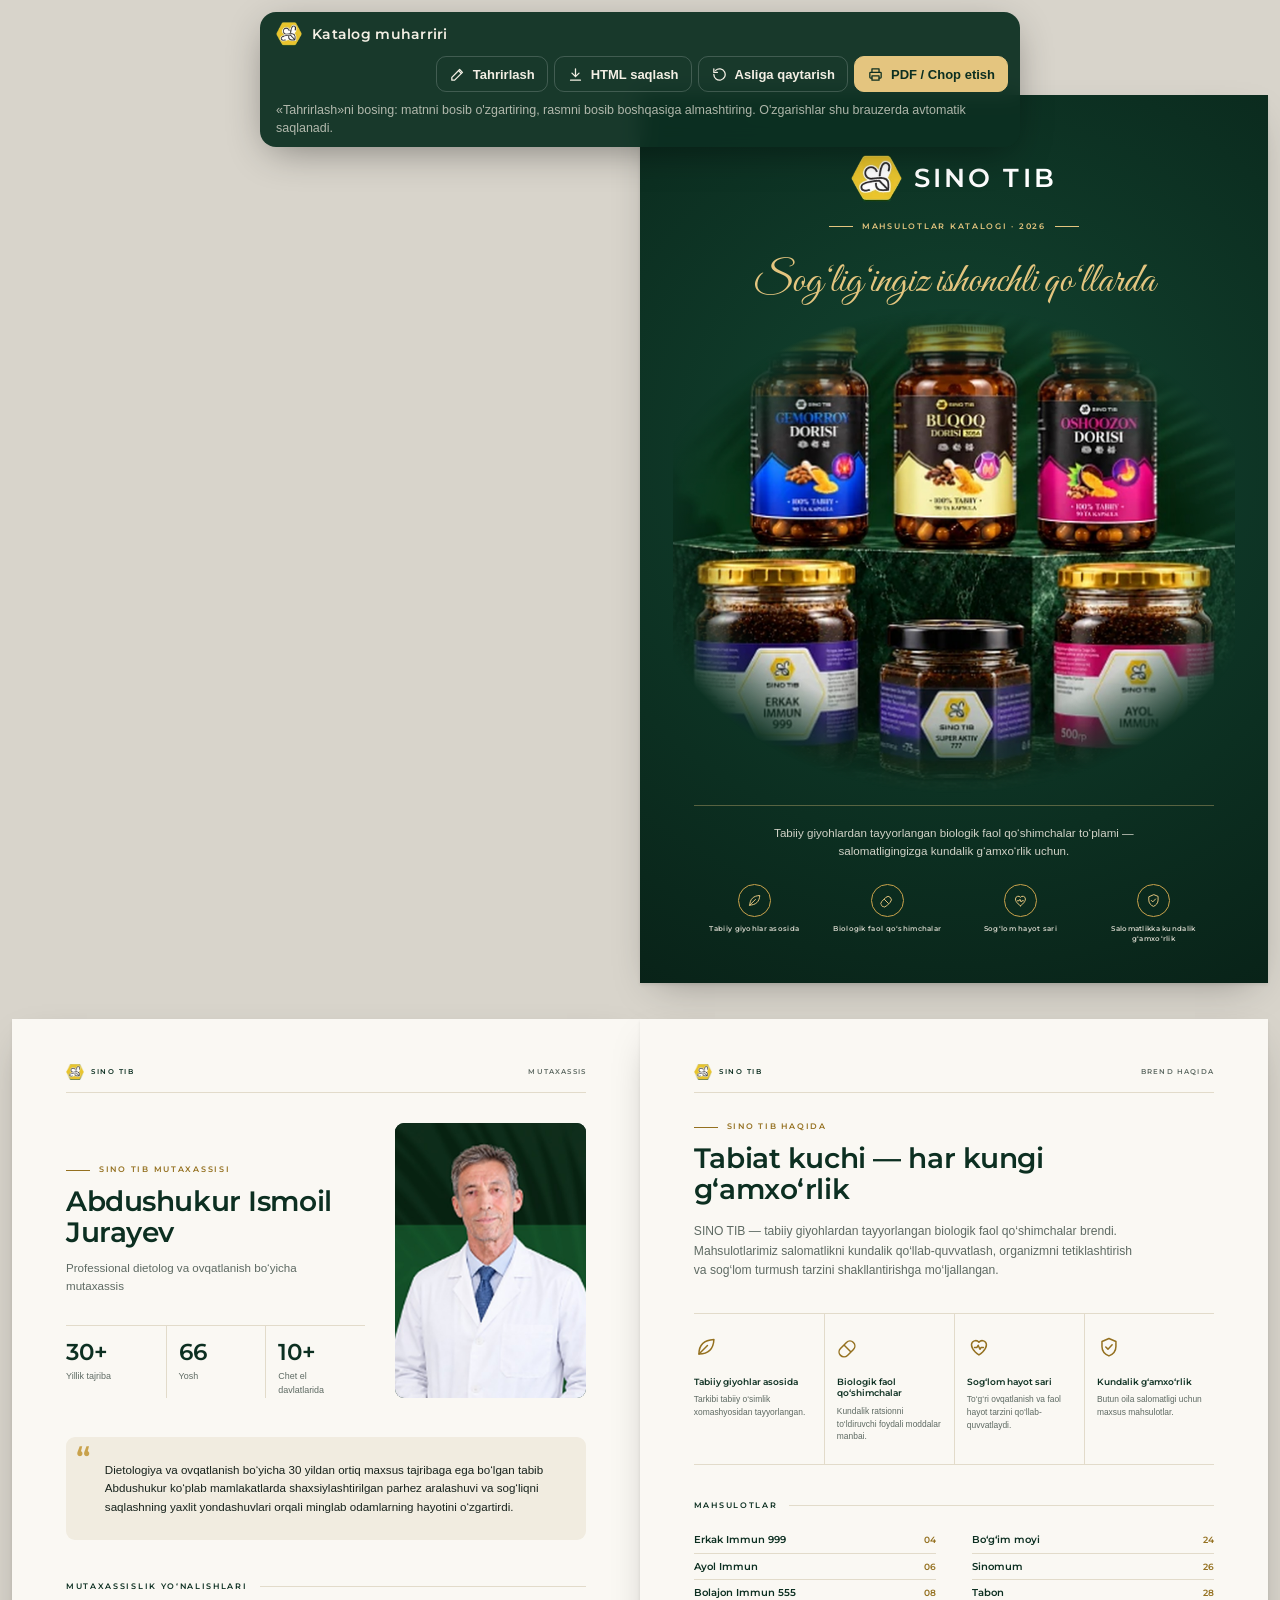
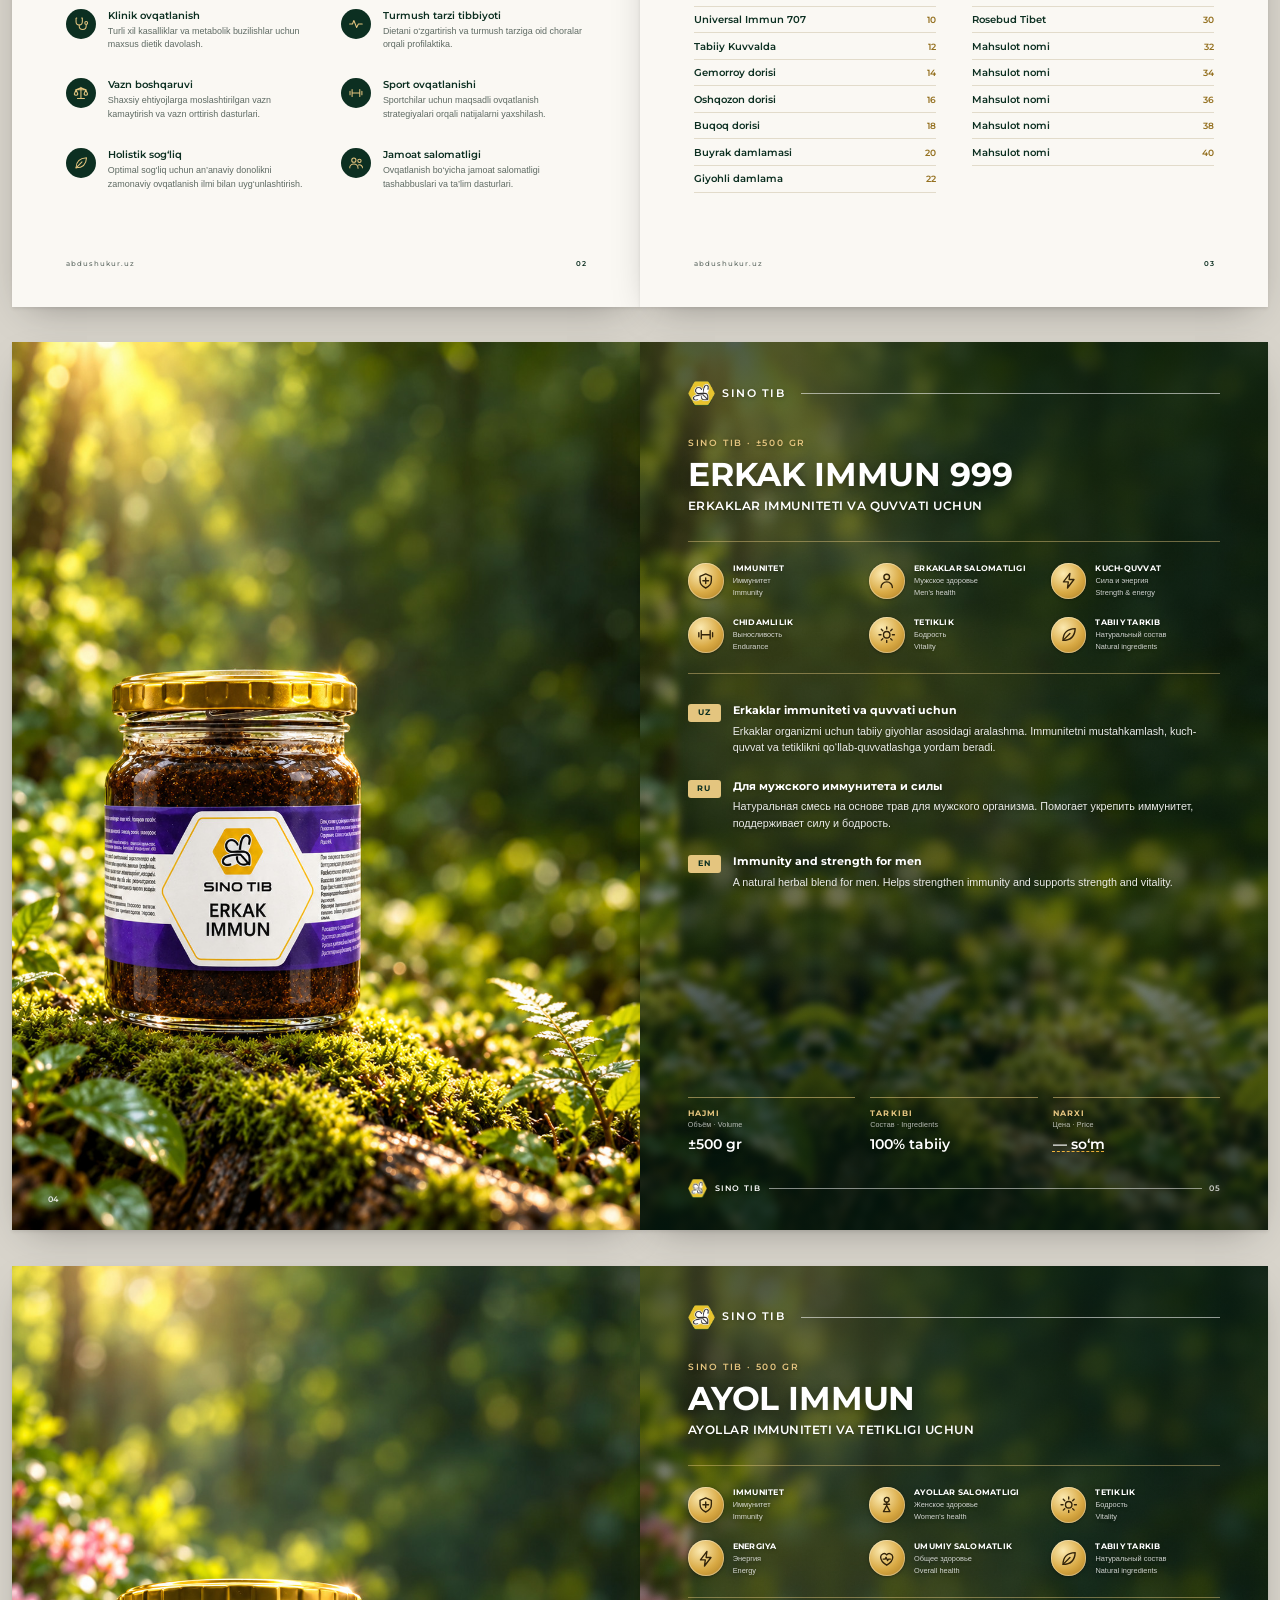
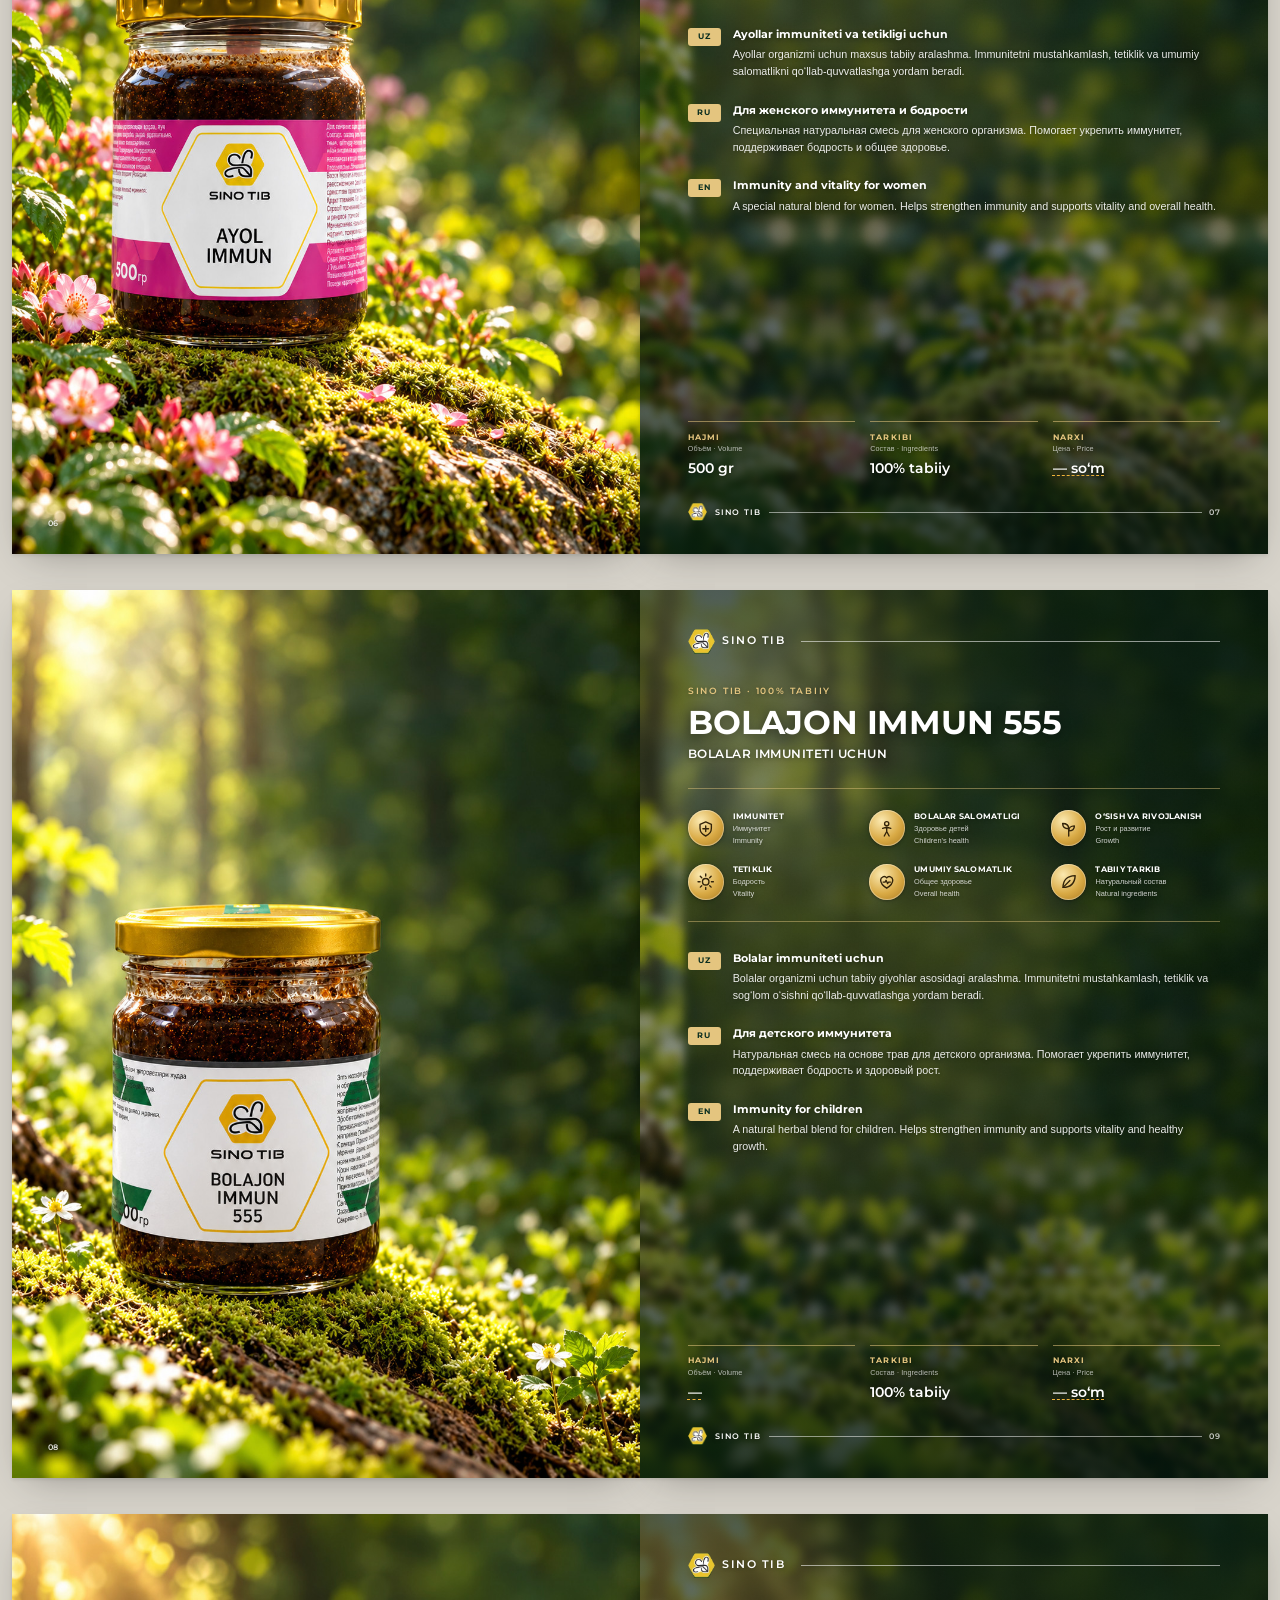
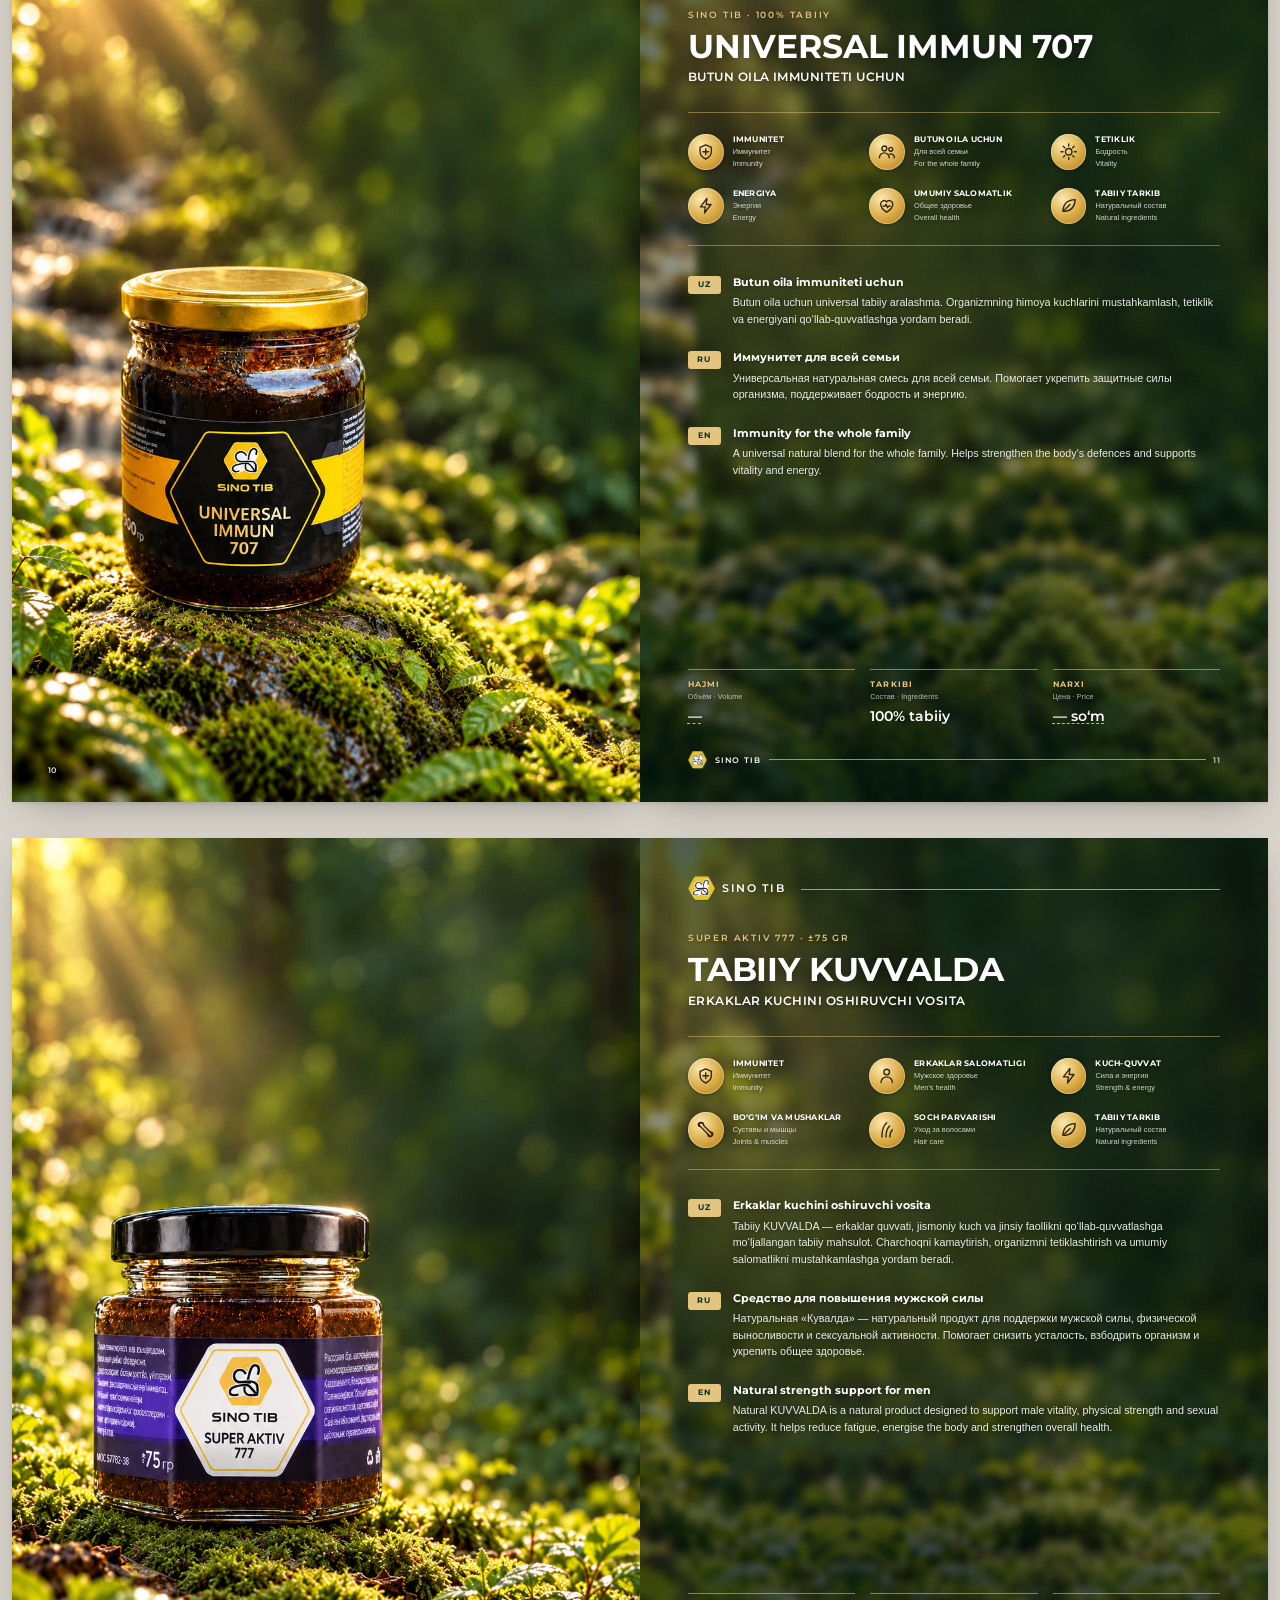
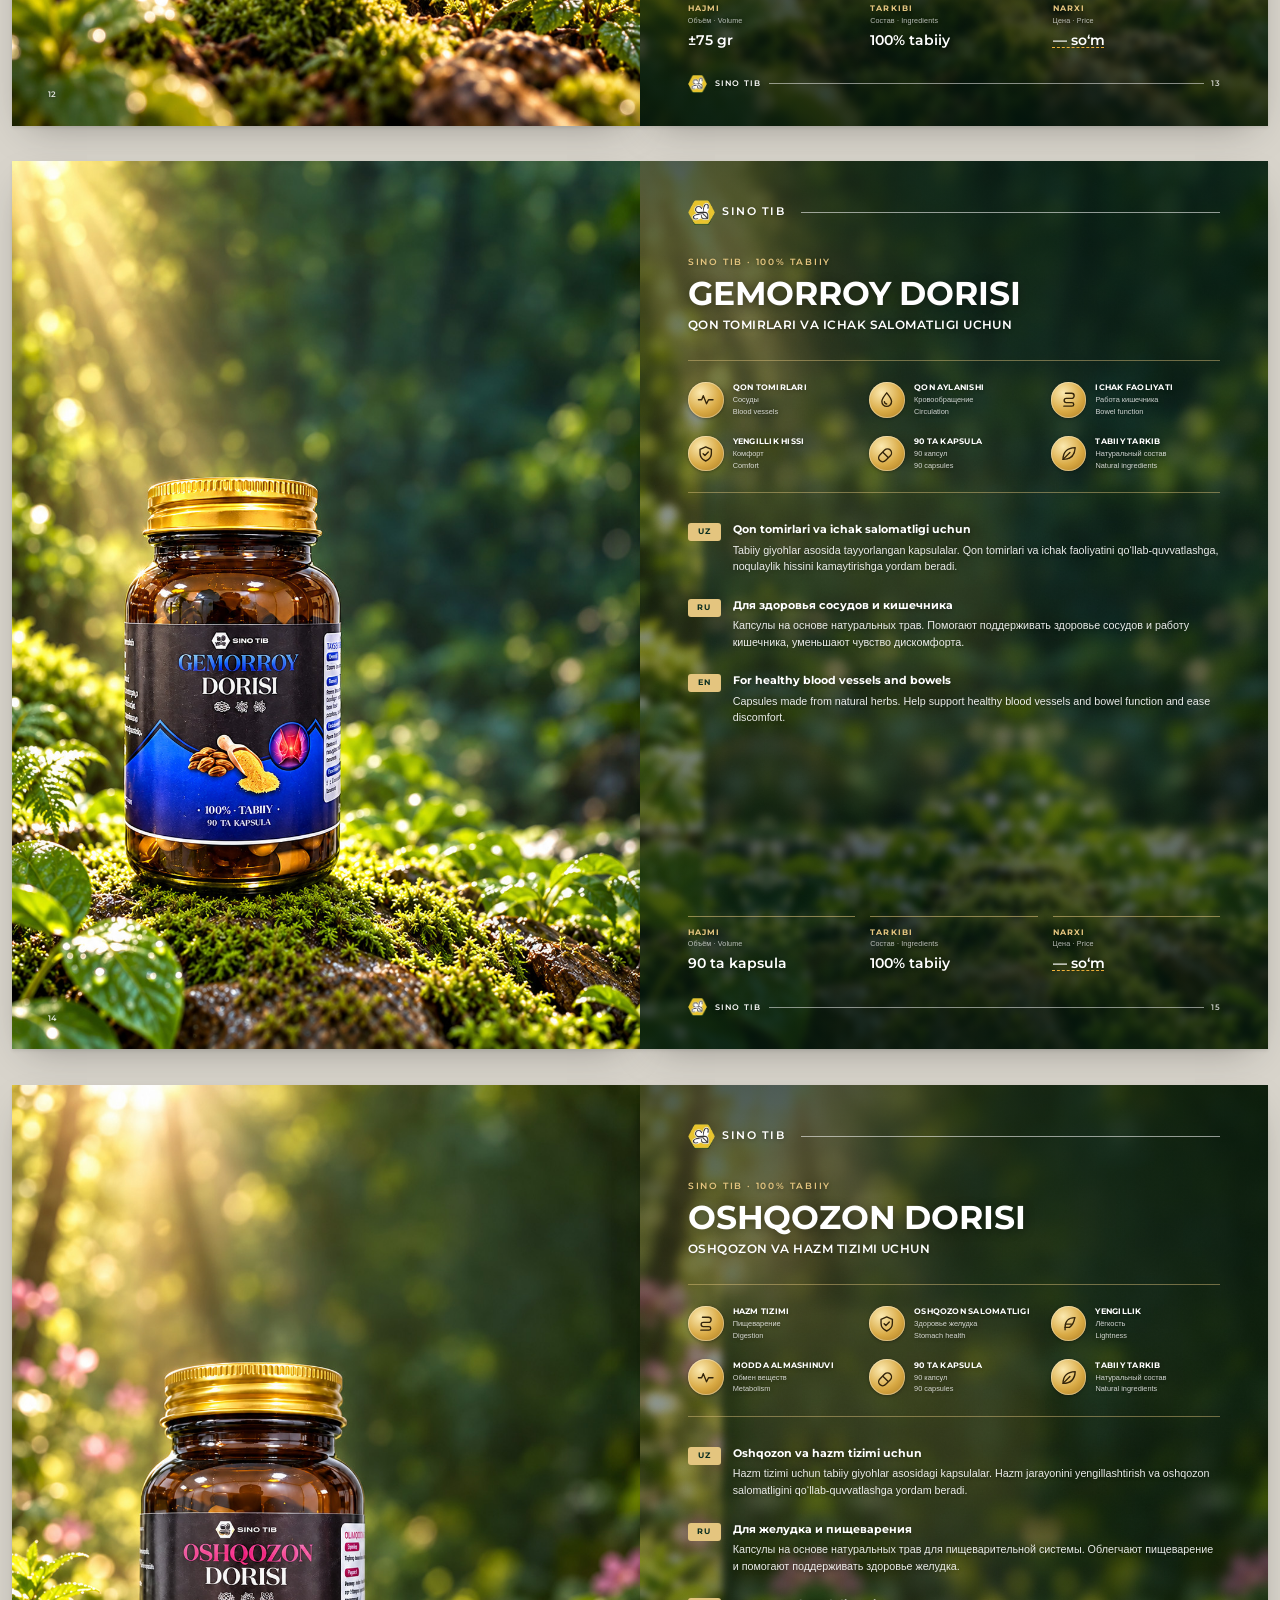
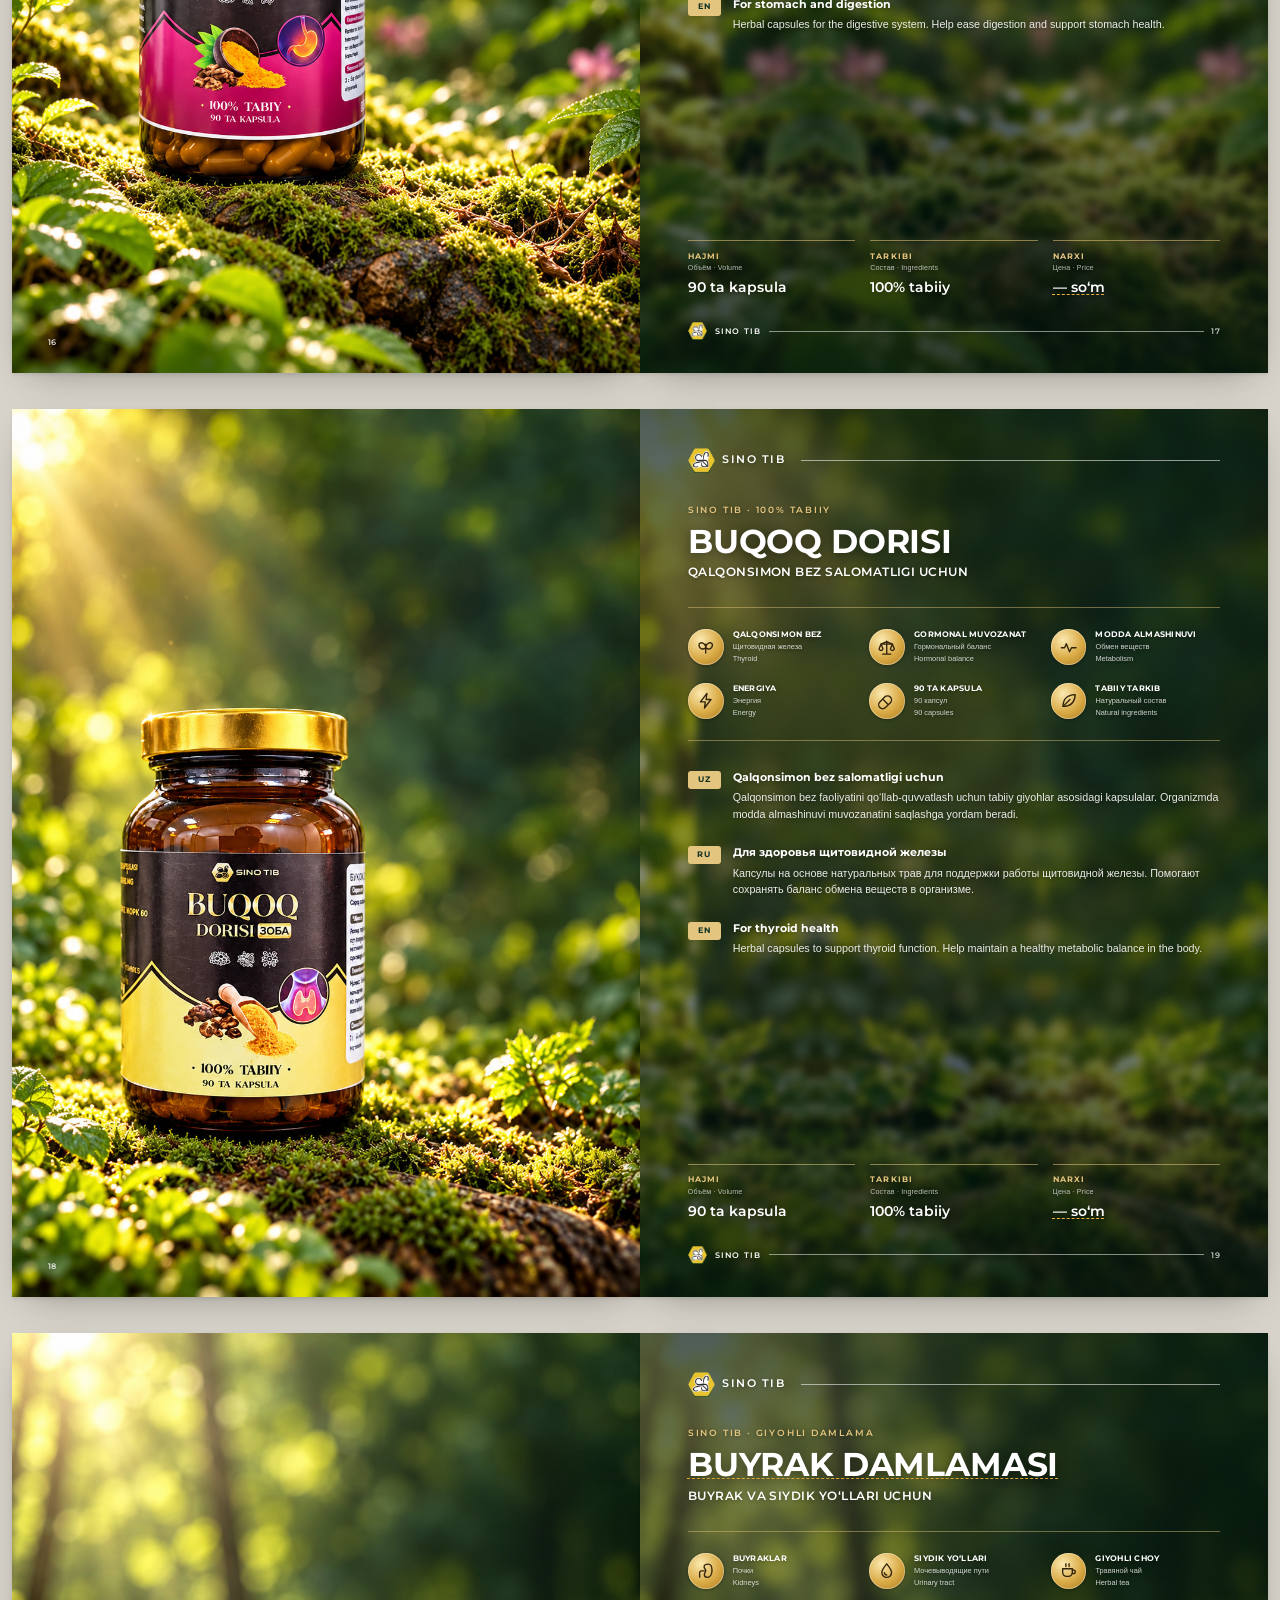
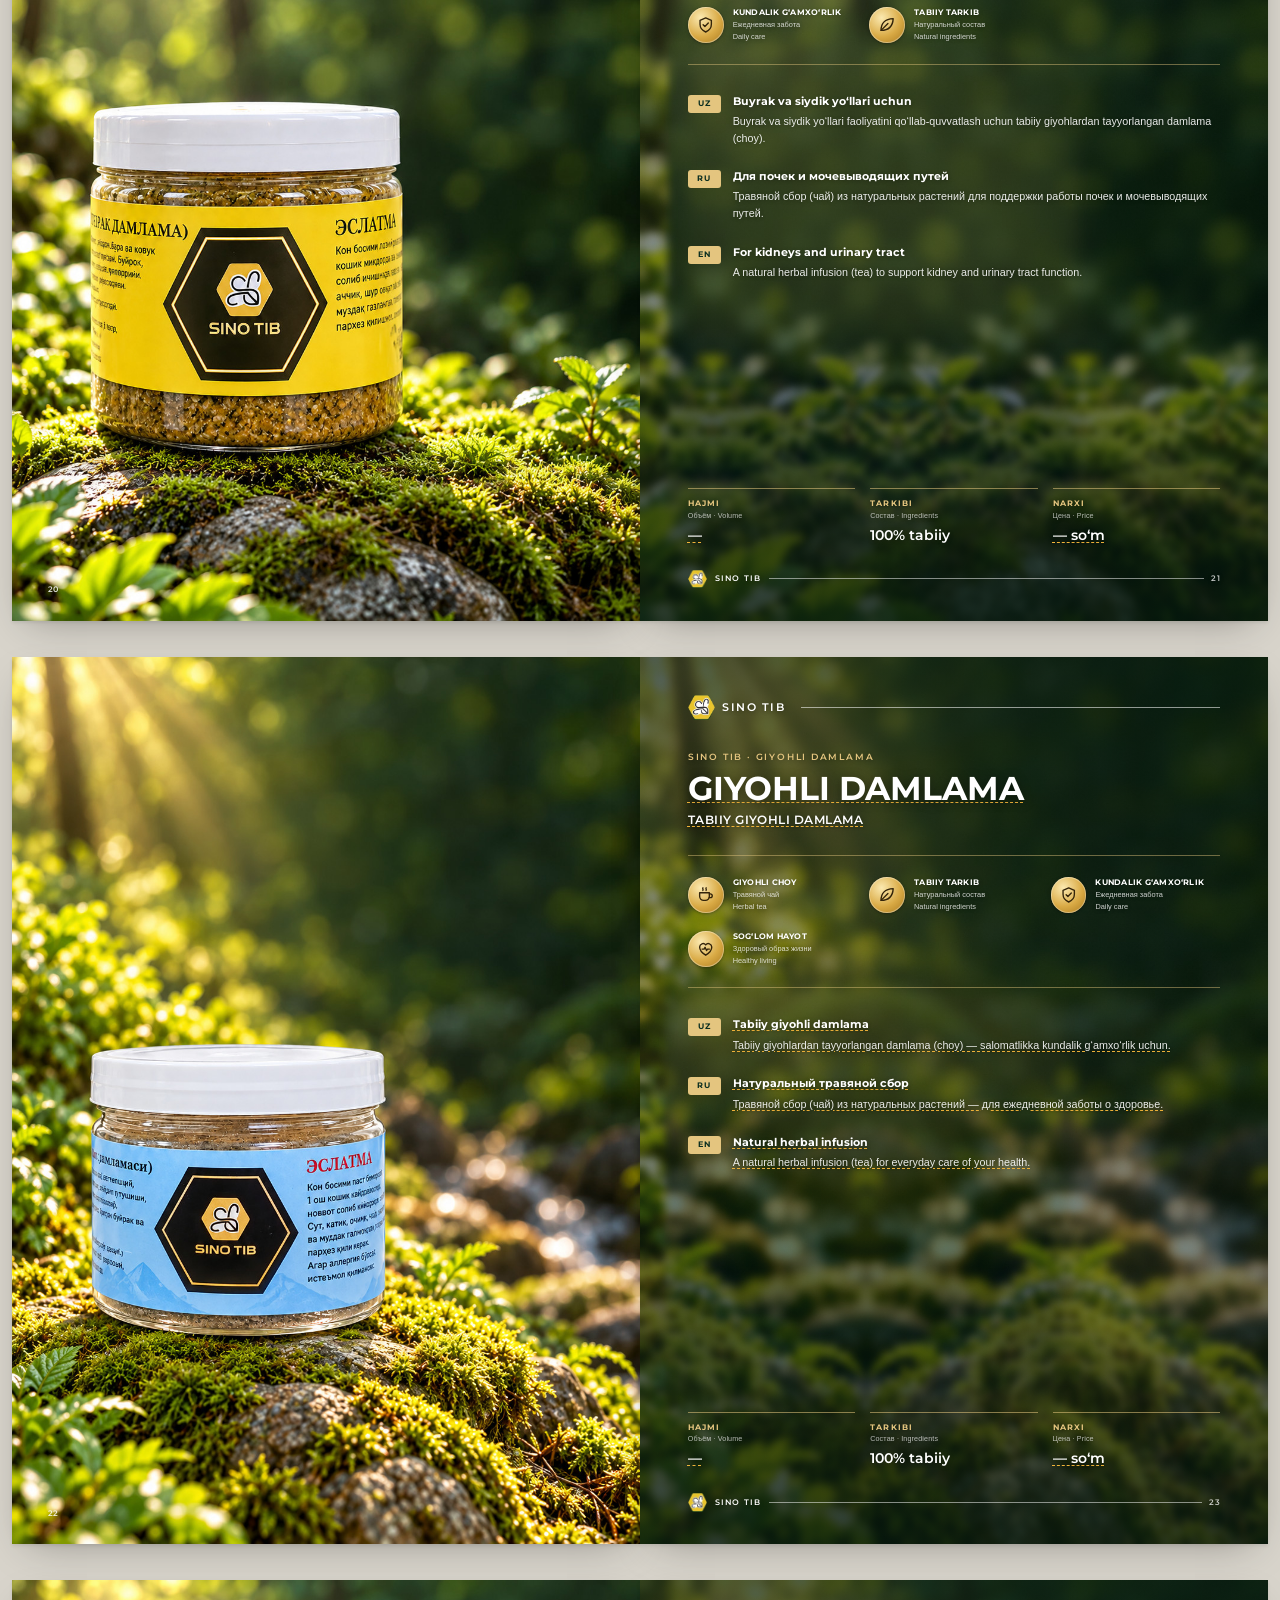
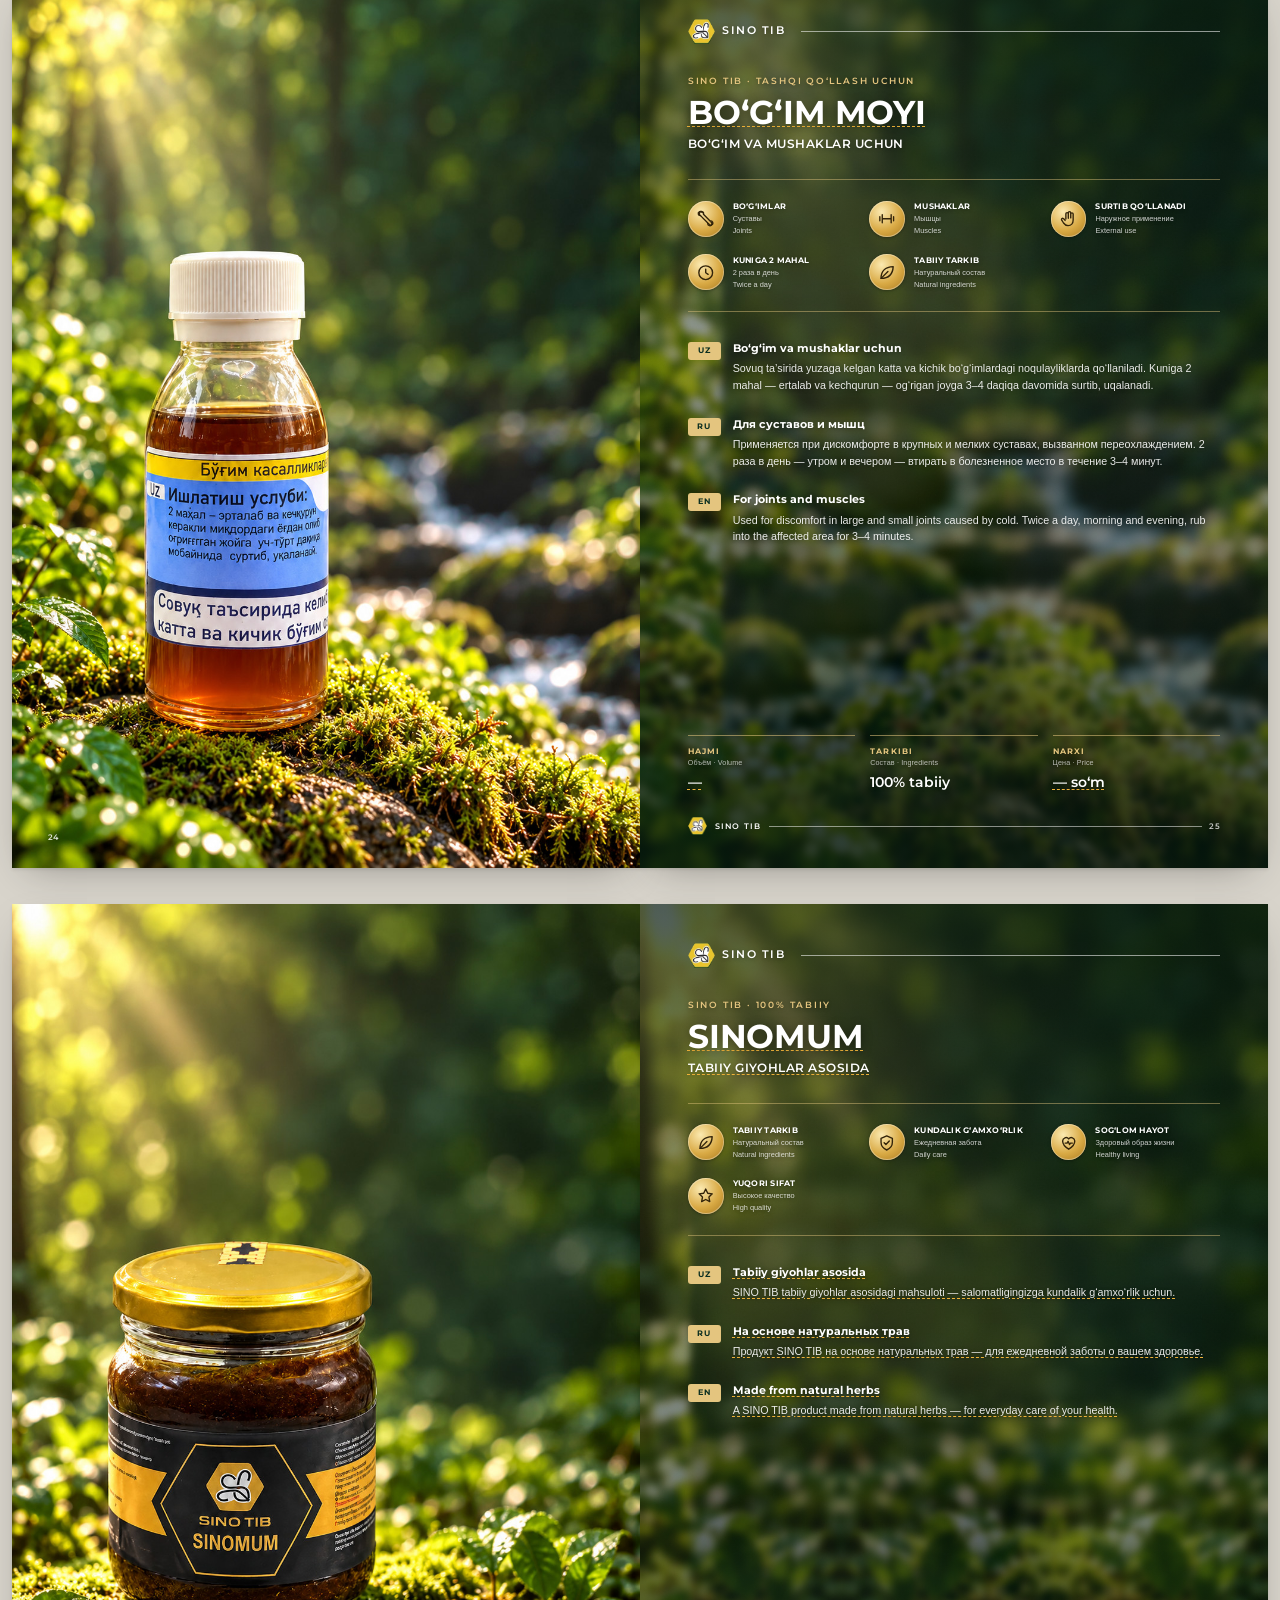
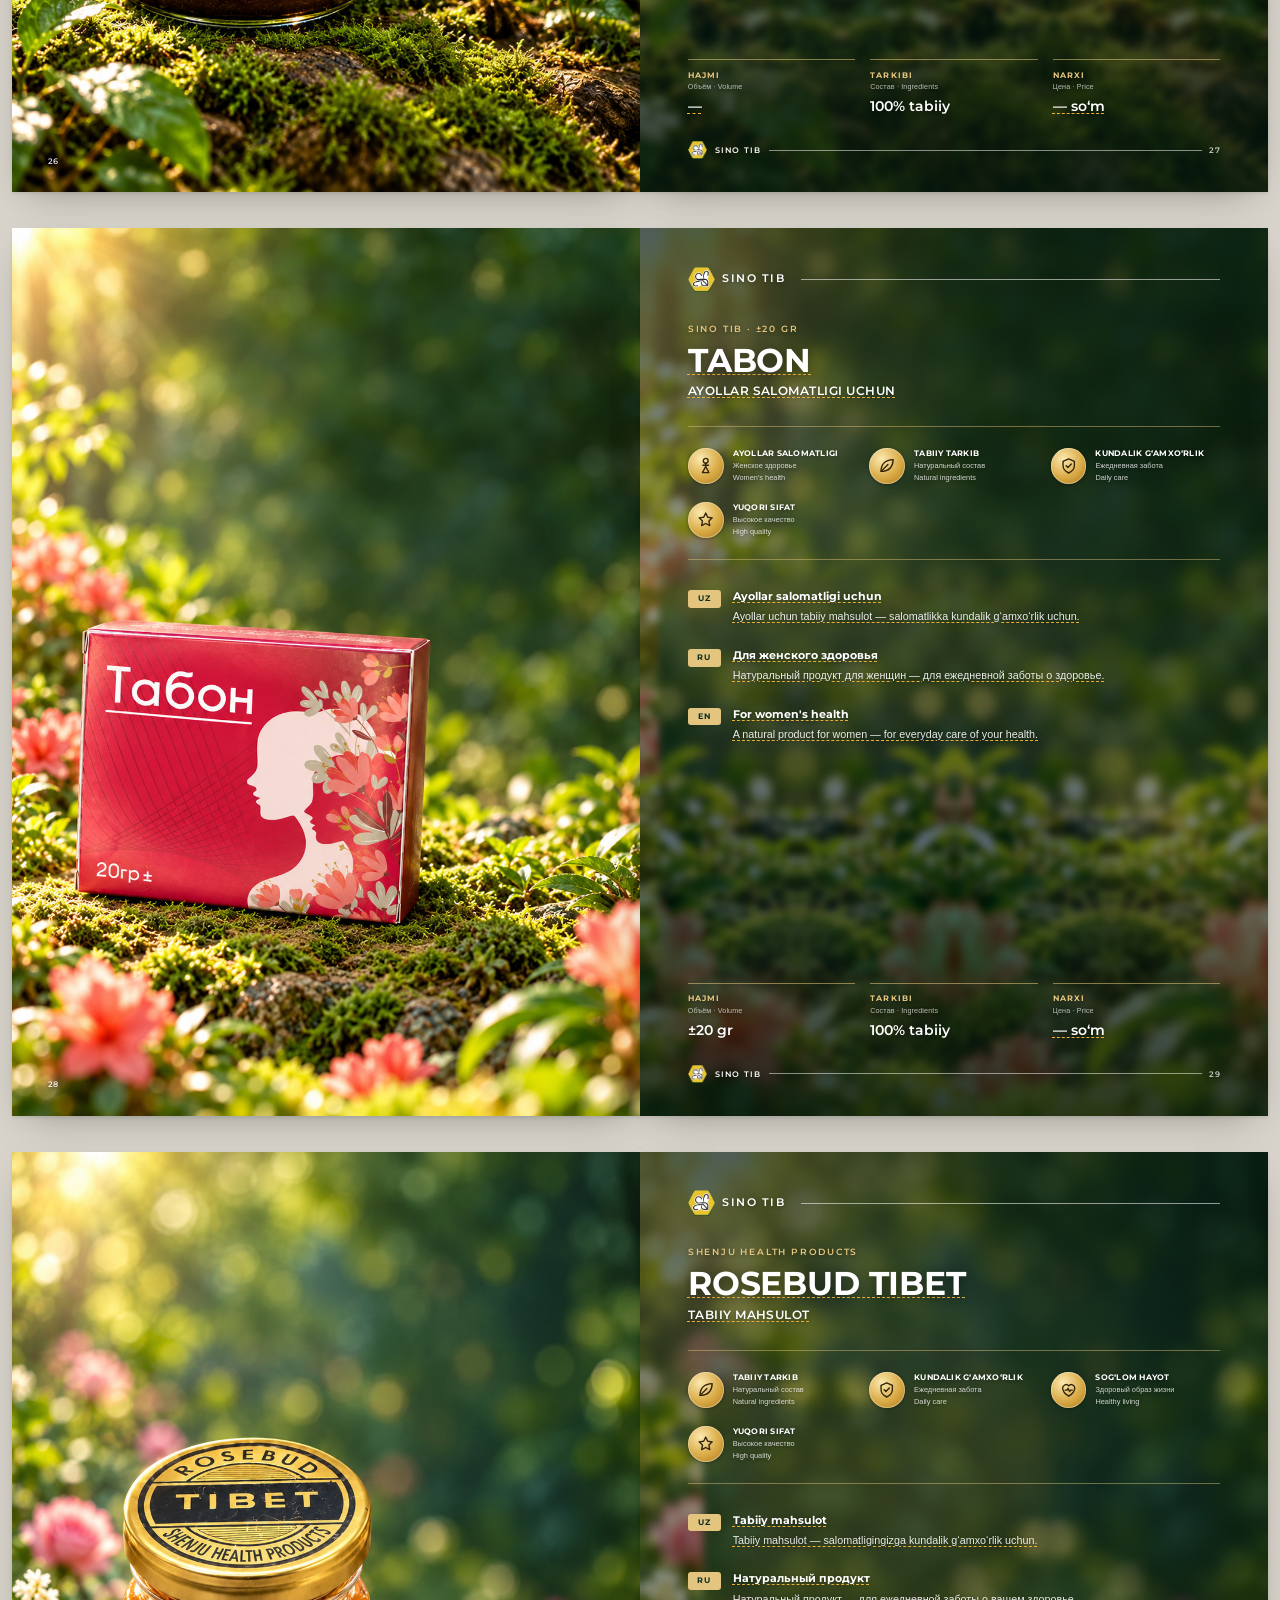
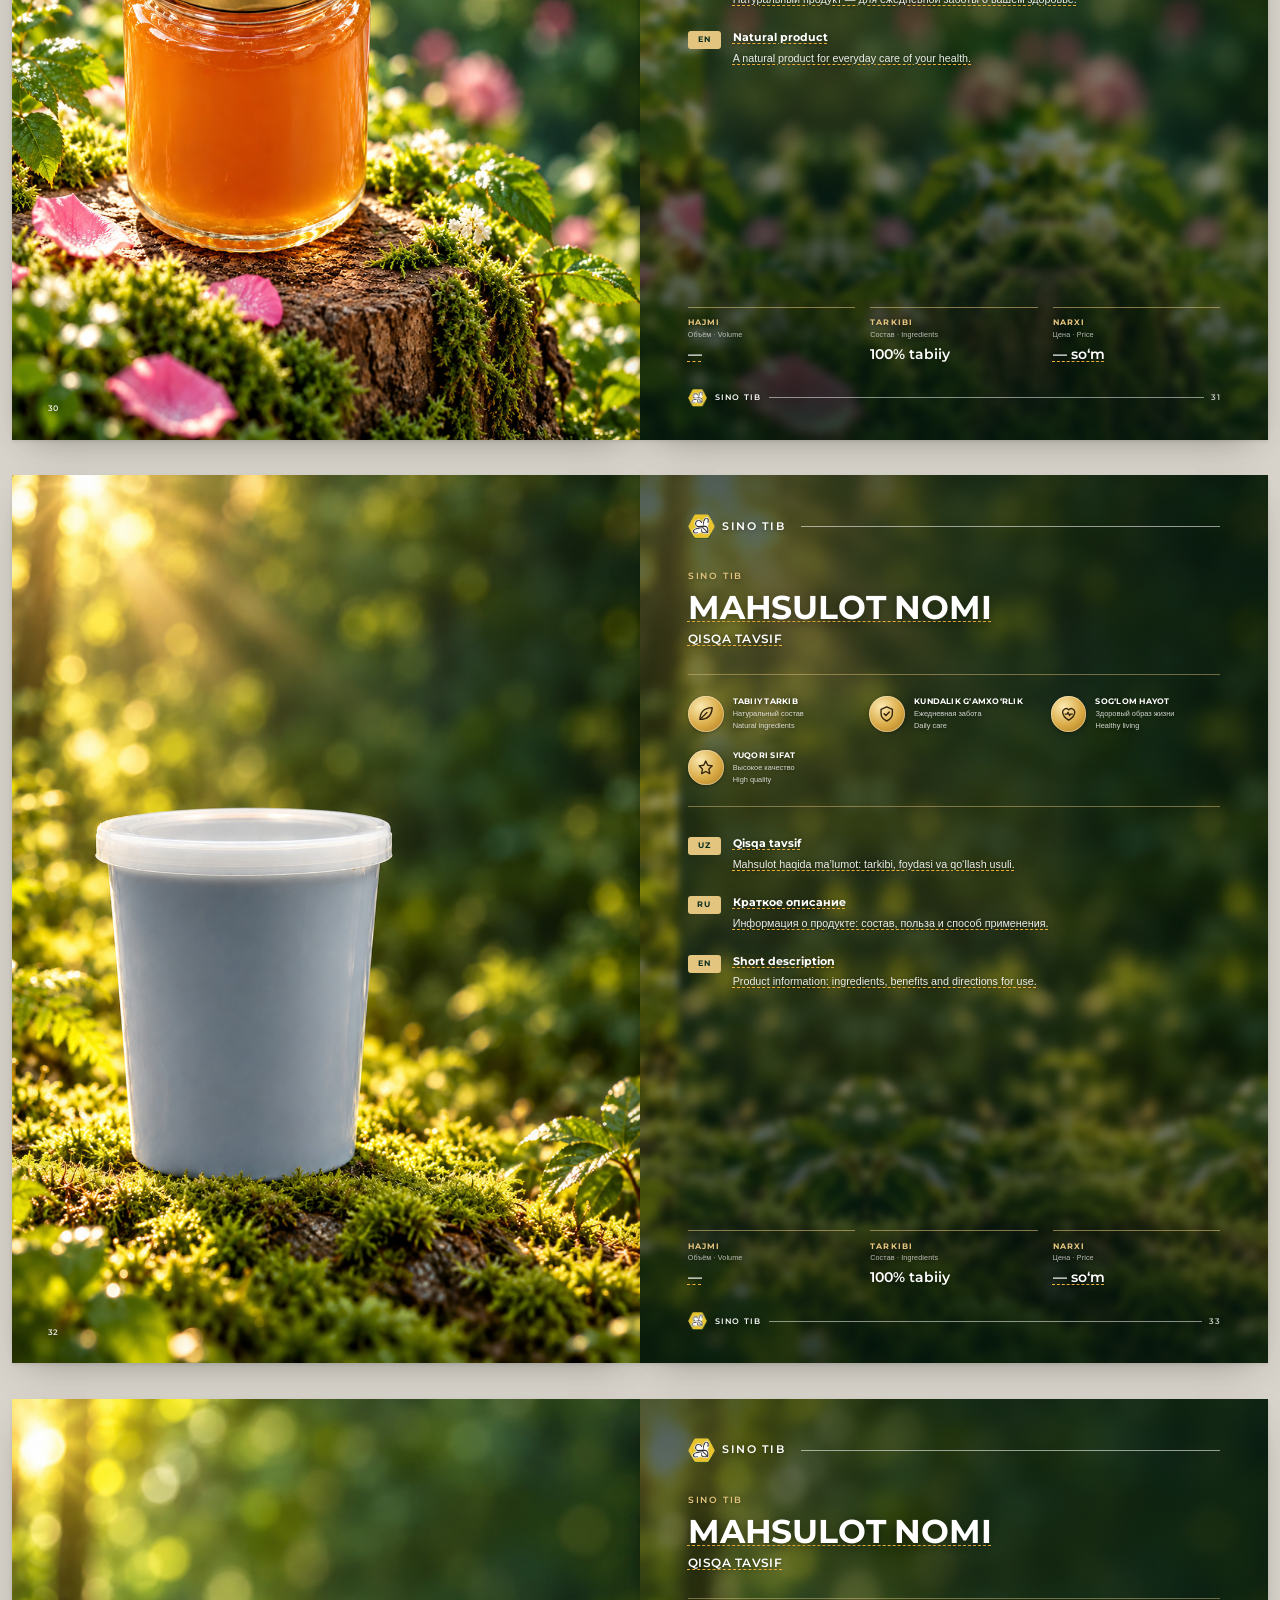
==== commit 4587baab: "PDF CorelDRAW'da ochilishi uchun shriftlar tuzatildi Variable shriftlar (Montserrat, Manrope) Chrome" ====
--- a/katalog-a4/index.html
+++ b/katalog-a4/index.html
@@ -89,19 +89,19 @@
       <p class="eyebrow eyebrow--light">Mahsulotlar katalogi · 2026</p>
     </div>
 
-    <h1 class="script cover__slogan">Sogʻligʻingiz ishonchli qoʻllarda</h1>
+    <h1 class="script cover__slogan">Sog‘lig‘ingiz ishonchli qo‘llarda</h1>
 
     <figure class="cover__hero">
       <img data-img src="img/mahsulotlar.jpg" alt="SINO TIB mahsulotlari">
     </figure>
 
     <div class="cover__bottom">
-      <p class="cover__lead">Tabiiy giyohlardan tayyorlangan biologik faol qoʻshimchalar toʻplami — salomatligingizga kundalik gʻamxoʻrlik uchun.</p>
+      <p class="cover__lead">Tabiiy giyohlardan tayyorlangan biologik faol qo‘shimchalar to‘plami — salomatligingizga kundalik g‘amxo‘rlik uchun.</p>
       <ul class="values values--row">
         <li><svg class="ic"><use href="#i-leaf"/></svg><span class="e">Tabiiy giyohlar asosida</span></li>
-        <li><svg class="ic"><use href="#i-capsule"/></svg><span class="e">Biologik faol qoʻshimchalar</span></li>
-        <li><svg class="ic"><use href="#i-heart"/></svg><span class="e">Sogʻlom hayot sari</span></li>
-        <li><svg class="ic"><use href="#i-care"/></svg><span class="e">Salomatlikka kundalik gʻamxoʻrlik</span></li>
+        <li><svg class="ic"><use href="#i-capsule"/></svg><span class="e">Biologik faol qo‘shimchalar</span></li>
+        <li><svg class="ic"><use href="#i-heart"/></svg><span class="e">Sog‘lom hayot sari</span></li>
+        <li><svg class="ic"><use href="#i-care"/></svg><span class="e">Salomatlikka kundalik g‘amxo‘rlik</span></li>
       </ul>
     </div>
   </section>
@@ -114,7 +114,7 @@
       <div class="doc__text">
         <p class="eyebrow">SINO TIB mutaxassisi</p>
         <h2 class="display">Abdushukur Ismoil Jurayev</h2>
-        <p class="doc__role">Professional dietolog va ovqatlanish boʻyicha mutaxassis</p>
+        <p class="doc__role">Professional dietolog va ovqatlanish bo‘yicha mutaxassis</p>
         <dl class="stats">
           <div><dt>30+</dt><dd>Yillik tajriba</dd></div>
           <div><dt>66</dt><dd>Yosh</dd></div>
@@ -127,17 +127,17 @@
     </div>
 
     <blockquote class="quote">
-      <p>Dietologiya va ovqatlanish boʻyicha 30 yildan ortiq maxsus tajribaga ega boʻlgan tabib Abdushukur koʻplab mamlakatlarda shaxsiylashtirilgan parhez aralashuvi va sogʻliqni saqlashning yaxlit yondashuvlari orqali minglab odamlarning hayotini oʻzgartirdi.</p>
+      <p>Dietologiya va ovqatlanish bo‘yicha 30 yildan ortiq maxsus tajribaga ega bo‘lgan tabib Abdushukur ko‘plab mamlakatlarda shaxsiylashtirilgan parhez aralashuvi va sog‘liqni saqlashning yaxlit yondashuvlari orqali minglab odamlarning hayotini o‘zgartirdi.</p>
     </blockquote>
 
-    <h3 class="subhead">Mutaxassislik yoʻnalishlari</h3>
+    <h3 class="subhead">Mutaxassislik yo‘nalishlari</h3>
     <ul class="areas">
       <li><svg class="ic"><use href="#i-steth"/></svg><div><h4>Klinik ovqatlanish</h4><p>Turli xil kasalliklar va metabolik buzilishlar uchun maxsus dietik davolash.</p></div></li>
-      <li><svg class="ic"><use href="#i-pulse"/></svg><div><h4>Turmush tarzi tibbiyoti</h4><p>Dietani oʻzgartirish va turmush tarziga oid choralar orqali profilaktika.</p></div></li>
+      <li><svg class="ic"><use href="#i-pulse"/></svg><div><h4>Turmush tarzi tibbiyoti</h4><p>Dietani o‘zgartirish va turmush tarziga oid choralar orqali profilaktika.</p></div></li>
       <li><svg class="ic"><use href="#i-scale"/></svg><div><h4>Vazn boshqaruvi</h4><p>Shaxsiy ehtiyojlarga moslashtirilgan vazn kamaytirish va vazn orttirish dasturlari.</p></div></li>
       <li><svg class="ic"><use href="#i-dumbbell"/></svg><div><h4>Sport ovqatlanishi</h4><p>Sportchilar uchun maqsadli ovqatlanish strategiyalari orqali natijalarni yaxshilash.</p></div></li>
-      <li><svg class="ic"><use href="#i-leaf"/></svg><div><h4>Holistik sogʻliq</h4><p>Optimal sogʻliq uchun anʼanaviy donolikni zamonaviy ovqatlanish ilmi bilan uygʻunlashtirish.</p></div></li>
-      <li><svg class="ic"><use href="#i-people"/></svg><div><h4>Jamoat salomatligi</h4><p>Ovqatlanish boʻyicha jamoat salomatligi tashabbuslari va taʼlim dasturlari.</p></div></li>
+      <li><svg class="ic"><use href="#i-leaf"/></svg><div><h4>Holistik sog‘liq</h4><p>Optimal sog‘liq uchun an’anaviy donolikni zamonaviy ovqatlanish ilmi bilan uyg‘unlashtirish.</p></div></li>
+      <li><svg class="ic"><use href="#i-people"/></svg><div><h4>Jamoat salomatligi</h4><p>Ovqatlanish bo‘yicha jamoat salomatligi tashabbuslari va ta’lim dasturlari.</p></div></li>
     </ul>
 
     <footer class="folio"><span class="e">abdushukur.uz</span><span class="folio__n">02</span></footer>
@@ -148,14 +148,14 @@
     <header class="run"><img class="run__logo" src="img/logo.png" alt=""><span class="run__brand">SINO TIB</span><span class="run__label e">Brend haqida</span></header>
 
     <p class="eyebrow">SINO TIB haqida</p>
-    <h2 class="display display--wide">Tabiat kuchi — har kungi gʻamxoʻrlik</h2>
-    <p class="lead">SINO TIB — tabiiy giyohlardan tayyorlangan biologik faol qoʻshimchalar brendi. Mahsulotlarimiz salomatlikni kundalik qoʻllab-quvvatlash, organizmni tetiklashtirish va sogʻlom turmush tarzini shakllantirishga moʻljallangan.</p>
+    <h2 class="display display--wide">Tabiat kuchi — har kungi g‘amxo‘rlik</h2>
+    <p class="lead">SINO TIB — tabiiy giyohlardan tayyorlangan biologik faol qo‘shimchalar brendi. Mahsulotlarimiz salomatlikni kundalik qo‘llab-quvvatlash, organizmni tetiklashtirish va sog‘lom turmush tarzini shakllantirishga mo‘ljallangan.</p>
 
     <ul class="pillars">
-      <li><svg class="ic"><use href="#i-leaf"/></svg><h4>Tabiiy giyohlar asosida</h4><p>Tarkibi tabiiy oʻsimlik xomashyosidan tayyorlangan.</p></li>
-      <li><svg class="ic"><use href="#i-capsule"/></svg><h4>Biologik faol qoʻshimchalar</h4><p>Kundalik ratsionni toʻldiruvchi foydali moddalar manbai.</p></li>
-      <li><svg class="ic"><use href="#i-heart"/></svg><h4>Sogʻlom hayot sari</h4><p>Toʻgʻri ovqatlanish va faol hayot tarzini qoʻllab-quvvatlaydi.</p></li>
-      <li><svg class="ic"><use href="#i-care"/></svg><h4>Kundalik gʻamxoʻrlik</h4><p>Butun oila salomatligi uchun maxsus mahsulotlar.</p></li>
+      <li><svg class="ic"><use href="#i-leaf"/></svg><h4>Tabiiy giyohlar asosida</h4><p>Tarkibi tabiiy o‘simlik xomashyosidan tayyorlangan.</p></li>
+      <li><svg class="ic"><use href="#i-capsule"/></svg><h4>Biologik faol qo‘shimchalar</h4><p>Kundalik ratsionni to‘ldiruvchi foydali moddalar manbai.</p></li>
+      <li><svg class="ic"><use href="#i-heart"/></svg><h4>Sog‘lom hayot sari</h4><p>To‘g‘ri ovqatlanish va faol hayot tarzini qo‘llab-quvvatlaydi.</p></li>
+      <li><svg class="ic"><use href="#i-care"/></svg><h4>Kundalik g‘amxo‘rlik</h4><p>Butun oila salomatligi uchun maxsus mahsulotlar.</p></li>
     </ul>
 
     <h3 class="subhead">Mahsulotlar</h3>
@@ -170,7 +170,7 @@
       <li><span class="toc__name">Buqoq dorisi</span><i></i><span class="toc__p">18</span></li>
       <li><span class="toc__name">Buyrak damlamasi</span><i></i><span class="toc__p">20</span></li>
       <li><span class="toc__name">Giyohli damlama</span><i></i><span class="toc__p">22</span></li>
-      <li><span class="toc__name">Boʻgʻim moyi</span><i></i><span class="toc__p">24</span></li>
+      <li><span class="toc__name">Bo‘g‘im moyi</span><i></i><span class="toc__p">24</span></li>
       <li><span class="toc__name">Sinomum</span><i></i><span class="toc__p">26</span></li>
       <li><span class="toc__name">Tabon</span><i></i><span class="toc__p">28</span></li>
       <li><span class="toc__name">Rosebud Tibet</span><i></i><span class="toc__p">30</span></li>
@@ -207,14 +207,14 @@
         <li><span class="medal"><svg class="ic"><use href="#i-leaf"/></svg></span><b>Tabiiy tarkib</b><small>Натуральный состав</small><small>Natural ingredients</small></li>
       </ul>
       <div class="info__langs">
-        <div class="lang"><span class="lang__tag">UZ</span><div><h4>Erkaklar immuniteti va quvvati uchun</h4><p>Erkaklar organizmi uchun tabiiy giyohlar asosidagi aralashma. Immunitetni mustahkamlash, kuch-quvvat va tetiklikni qoʻllab-quvvatlashga yordam beradi.</p></div></div>
+        <div class="lang"><span class="lang__tag">UZ</span><div><h4>Erkaklar immuniteti va quvvati uchun</h4><p>Erkaklar organizmi uchun tabiiy giyohlar asosidagi aralashma. Immunitetni mustahkamlash, kuch-quvvat va tetiklikni qo‘llab-quvvatlashga yordam beradi.</p></div></div>
         <div class="lang"><span class="lang__tag">RU</span><div><h4>Для мужского иммунитета и силы</h4><p>Натуральная смесь на основе трав для мужского организма. Помогает укрепить иммунитет, поддерживает силу и бодрость.</p></div></div>
         <div class="lang"><span class="lang__tag">EN</span><div><h4>Immunity and strength for men</h4><p>A natural herbal blend for men. Helps strengthen immunity and supports strength and vitality.</p></div></div>
       </div>
       <dl class="info__specs">
         <div><dt>Hajmi<small>Объём · Volume</small></dt><dd>±500 gr</dd></div>
         <div><dt>Tarkibi<small>Состав · Ingredients</small></dt><dd>100% tabiiy</dd></div>
-        <div><dt>Narxi<small>Цена · Price</small></dt><dd class="ph">— soʻm</dd></div>
+        <div><dt>Narxi<small>Цена · Price</small></dt><dd class="ph">— so‘m</dd></div>
       </dl>
       <div class="info__bar"><img src="img/logo.png" alt=""><span>SINO TIB</span><i></i><span class="info__n">05</span></div>
     </div>
@@ -243,14 +243,14 @@
         <li><span class="medal"><svg class="ic"><use href="#i-leaf"/></svg></span><b>Tabiiy tarkib</b><small>Натуральный состав</small><small>Natural ingredients</small></li>
       </ul>
       <div class="info__langs">
-        <div class="lang"><span class="lang__tag">UZ</span><div><h4>Ayollar immuniteti va tetikligi uchun</h4><p>Ayollar organizmi uchun maxsus tabiiy aralashma. Immunitetni mustahkamlash, tetiklik va umumiy salomatlikni qoʻllab-quvvatlashga yordam beradi.</p></div></div>
+        <div class="lang"><span class="lang__tag">UZ</span><div><h4>Ayollar immuniteti va tetikligi uchun</h4><p>Ayollar organizmi uchun maxsus tabiiy aralashma. Immunitetni mustahkamlash, tetiklik va umumiy salomatlikni qo‘llab-quvvatlashga yordam beradi.</p></div></div>
         <div class="lang"><span class="lang__tag">RU</span><div><h4>Для женского иммунитета и бодрости</h4><p>Специальная натуральная смесь для женского организма. Помогает укрепить иммунитет, поддерживает бодрость и общее здоровье.</p></div></div>
         <div class="lang"><span class="lang__tag">EN</span><div><h4>Immunity and vitality for women</h4><p>A special natural blend for women. Helps strengthen immunity and supports vitality and overall health.</p></div></div>
       </div>
       <dl class="info__specs">
         <div><dt>Hajmi<small>Объём · Volume</small></dt><dd>500 gr</dd></div>
         <div><dt>Tarkibi<small>Состав · Ingredients</small></dt><dd>100% tabiiy</dd></div>
-        <div><dt>Narxi<small>Цена · Price</small></dt><dd class="ph">— soʻm</dd></div>
+        <div><dt>Narxi<small>Цена · Price</small></dt><dd class="ph">— so‘m</dd></div>
       </dl>
       <div class="info__bar"><img src="img/logo.png" alt=""><span>SINO TIB</span><i></i><span class="info__n">07</span></div>
     </div>
@@ -273,20 +273,20 @@
       <ul class="info__icons">
         <li><span class="medal"><svg class="ic"><use href="#i-shield"/></svg></span><b>Immunitet</b><small>Иммунитет</small><small>Immunity</small></li>
         <li><span class="medal"><svg class="ic"><use href="#i-child"/></svg></span><b>Bolalar salomatligi</b><small>Здоровье детей</small><small>Children&#x27;s health</small></li>
-        <li><span class="medal"><svg class="ic"><use href="#i-sprout"/></svg></span><b>Oʻsish va rivojlanish</b><small>Рост и развитие</small><small>Growth</small></li>
+        <li><span class="medal"><svg class="ic"><use href="#i-sprout"/></svg></span><b>O‘sish va rivojlanish</b><small>Рост и развитие</small><small>Growth</small></li>
         <li><span class="medal"><svg class="ic"><use href="#i-sun"/></svg></span><b>Tetiklik</b><small>Бодрость</small><small>Vitality</small></li>
         <li><span class="medal"><svg class="ic"><use href="#i-heart"/></svg></span><b>Umumiy salomatlik</b><small>Общее здоровье</small><small>Overall health</small></li>
         <li><span class="medal"><svg class="ic"><use href="#i-leaf"/></svg></span><b>Tabiiy tarkib</b><small>Натуральный состав</small><small>Natural ingredients</small></li>
       </ul>
       <div class="info__langs">
-        <div class="lang"><span class="lang__tag">UZ</span><div><h4>Bolalar immuniteti uchun</h4><p>Bolalar organizmi uchun tabiiy giyohlar asosidagi aralashma. Immunitetni mustahkamlash, tetiklik va sogʻlom oʻsishni qoʻllab-quvvatlashga yordam beradi.</p></div></div>
+        <div class="lang"><span class="lang__tag">UZ</span><div><h4>Bolalar immuniteti uchun</h4><p>Bolalar organizmi uchun tabiiy giyohlar asosidagi aralashma. Immunitetni mustahkamlash, tetiklik va sog‘lom o‘sishni qo‘llab-quvvatlashga yordam beradi.</p></div></div>
         <div class="lang"><span class="lang__tag">RU</span><div><h4>Для детского иммунитета</h4><p>Натуральная смесь на основе трав для детского организма. Помогает укрепить иммунитет, поддерживает бодрость и здоровый рост.</p></div></div>
         <div class="lang"><span class="lang__tag">EN</span><div><h4>Immunity for children</h4><p>A natural herbal blend for children. Helps strengthen immunity and supports vitality and healthy growth.</p></div></div>
       </div>
       <dl class="info__specs">
         <div><dt>Hajmi<small>Объём · Volume</small></dt><dd class="ph">—</dd></div>
         <div><dt>Tarkibi<small>Состав · Ingredients</small></dt><dd>100% tabiiy</dd></div>
-        <div><dt>Narxi<small>Цена · Price</small></dt><dd class="ph">— soʻm</dd></div>
+        <div><dt>Narxi<small>Цена · Price</small></dt><dd class="ph">— so‘m</dd></div>
       </dl>
       <div class="info__bar"><img src="img/logo.png" alt=""><span>SINO TIB</span><i></i><span class="info__n">09</span></div>
     </div>
@@ -315,14 +315,14 @@
         <li><span class="medal"><svg class="ic"><use href="#i-leaf"/></svg></span><b>Tabiiy tarkib</b><small>Натуральный состав</small><small>Natural ingredients</small></li>
       </ul>
       <div class="info__langs">
-        <div class="lang"><span class="lang__tag">UZ</span><div><h4>Butun oila immuniteti uchun</h4><p>Butun oila uchun universal tabiiy aralashma. Organizmning himoya kuchlarini mustahkamlash, tetiklik va energiyani qoʻllab-quvvatlashga yordam beradi.</p></div></div>
+        <div class="lang"><span class="lang__tag">UZ</span><div><h4>Butun oila immuniteti uchun</h4><p>Butun oila uchun universal tabiiy aralashma. Organizmning himoya kuchlarini mustahkamlash, tetiklik va energiyani qo‘llab-quvvatlashga yordam beradi.</p></div></div>
         <div class="lang"><span class="lang__tag">RU</span><div><h4>Иммунитет для всей семьи</h4><p>Универсальная натуральная смесь для всей семьи. Помогает укрепить защитные силы организма, поддерживает бодрость и энергию.</p></div></div>
         <div class="lang"><span class="lang__tag">EN</span><div><h4>Immunity for the whole family</h4><p>A universal natural blend for the whole family. Helps strengthen the body&#x27;s defences and supports vitality and energy.</p></div></div>
       </div>
       <dl class="info__specs">
         <div><dt>Hajmi<small>Объём · Volume</small></dt><dd class="ph">—</dd></div>
         <div><dt>Tarkibi<small>Состав · Ingredients</small></dt><dd>100% tabiiy</dd></div>
-        <div><dt>Narxi<small>Цена · Price</small></dt><dd class="ph">— soʻm</dd></div>
+        <div><dt>Narxi<small>Цена · Price</small></dt><dd class="ph">— so‘m</dd></div>
       </dl>
       <div class="info__bar"><img src="img/logo.png" alt=""><span>SINO TIB</span><i></i><span class="info__n">11</span></div>
     </div>
@@ -346,19 +346,19 @@
         <li><span class="medal"><svg class="ic"><use href="#i-shield"/></svg></span><b>Immunitet</b><small>Иммунитет</small><small>Immunity</small></li>
         <li><span class="medal"><svg class="ic"><use href="#i-man"/></svg></span><b>Erkaklar salomatligi</b><small>Мужское здоровье</small><small>Men&#x27;s health</small></li>
         <li><span class="medal"><svg class="ic"><use href="#i-bolt"/></svg></span><b>Kuch-quvvat</b><small>Сила и энергия</small><small>Strength &amp; energy</small></li>
-        <li><span class="medal"><svg class="ic"><use href="#i-joint"/></svg></span><b>Boʻgʻim va mushaklar</b><small>Суставы и мышцы</small><small>Joints &amp; muscles</small></li>
+        <li><span class="medal"><svg class="ic"><use href="#i-joint"/></svg></span><b>Bo‘g‘im va mushaklar</b><small>Суставы и мышцы</small><small>Joints &amp; muscles</small></li>
         <li><span class="medal"><svg class="ic"><use href="#i-hair"/></svg></span><b>Soch parvarishi</b><small>Уход за волосами</small><small>Hair care</small></li>
         <li><span class="medal"><svg class="ic"><use href="#i-leaf"/></svg></span><b>Tabiiy tarkib</b><small>Натуральный состав</small><small>Natural ingredients</small></li>
       </ul>
       <div class="info__langs">
-        <div class="lang"><span class="lang__tag">UZ</span><div><h4>Erkaklar kuchini oshiruvchi vosita</h4><p>Tabiiy KUVVALDA — erkaklar quvvati, jismoniy kuch va jinsiy faollikni qoʻllab-quvvatlashga moʻljallangan tabiiy mahsulot. Charchoqni kamaytirish, organizmni tetiklashtirish va umumiy salomatlikni mustahkamlashga yordam beradi.</p></div></div>
+        <div class="lang"><span class="lang__tag">UZ</span><div><h4>Erkaklar kuchini oshiruvchi vosita</h4><p>Tabiiy KUVVALDA — erkaklar quvvati, jismoniy kuch va jinsiy faollikni qo‘llab-quvvatlashga mo‘ljallangan tabiiy mahsulot. Charchoqni kamaytirish, organizmni tetiklashtirish va umumiy salomatlikni mustahkamlashga yordam beradi.</p></div></div>
         <div class="lang"><span class="lang__tag">RU</span><div><h4>Средство для повышения мужской силы</h4><p>Натуральная «Кувалда» — натуральный продукт для поддержки мужской силы, физической выносливости и сексуальной активности. Помогает снизить усталость, взбодрить организм и укрепить общее здоровье.</p></div></div>
         <div class="lang"><span class="lang__tag">EN</span><div><h4>Natural strength support for men</h4><p>Natural KUVVALDA is a natural product designed to support male vitality, physical strength and sexual activity. It helps reduce fatigue, energise the body and strengthen overall health.</p></div></div>
       </div>
       <dl class="info__specs">
         <div><dt>Hajmi<small>Объём · Volume</small></dt><dd>±75 gr</dd></div>
         <div><dt>Tarkibi<small>Состав · Ingredients</small></dt><dd>100% tabiiy</dd></div>
-        <div><dt>Narxi<small>Цена · Price</small></dt><dd class="ph">— soʻm</dd></div>
+        <div><dt>Narxi<small>Цена · Price</small></dt><dd class="ph">— so‘m</dd></div>
       </dl>
       <div class="info__bar"><img src="img/logo.png" alt=""><span>SINO TIB</span><i></i><span class="info__n">13</span></div>
     </div>
@@ -387,14 +387,14 @@
         <li><span class="medal"><svg class="ic"><use href="#i-leaf"/></svg></span><b>Tabiiy tarkib</b><small>Натуральный состав</small><small>Natural ingredients</small></li>
       </ul>
       <div class="info__langs">
-        <div class="lang"><span class="lang__tag">UZ</span><div><h4>Qon tomirlari va ichak salomatligi uchun</h4><p>Tabiiy giyohlar asosida tayyorlangan kapsulalar. Qon tomirlari va ichak faoliyatini qoʻllab-quvvatlashga, noqulaylik hissini kamaytirishga yordam beradi.</p></div></div>
+        <div class="lang"><span class="lang__tag">UZ</span><div><h4>Qon tomirlari va ichak salomatligi uchun</h4><p>Tabiiy giyohlar asosida tayyorlangan kapsulalar. Qon tomirlari va ichak faoliyatini qo‘llab-quvvatlashga, noqulaylik hissini kamaytirishga yordam beradi.</p></div></div>
         <div class="lang"><span class="lang__tag">RU</span><div><h4>Для здоровья сосудов и кишечника</h4><p>Капсулы на основе натуральных трав. Помогают поддерживать здоровье сосудов и работу кишечника, уменьшают чувство дискомфорта.</p></div></div>
         <div class="lang"><span class="lang__tag">EN</span><div><h4>For healthy blood vessels and bowels</h4><p>Capsules made from natural herbs. Help support healthy blood vessels and bowel function and ease discomfort.</p></div></div>
       </div>
       <dl class="info__specs">
         <div><dt>Hajmi<small>Объём · Volume</small></dt><dd>90 ta kapsula</dd></div>
         <div><dt>Tarkibi<small>Состав · Ingredients</small></dt><dd>100% tabiiy</dd></div>
-        <div><dt>Narxi<small>Цена · Price</small></dt><dd class="ph">— soʻm</dd></div>
+        <div><dt>Narxi<small>Цена · Price</small></dt><dd class="ph">— so‘m</dd></div>
       </dl>
       <div class="info__bar"><img src="img/logo.png" alt=""><span>SINO TIB</span><i></i><span class="info__n">15</span></div>
     </div>
@@ -423,14 +423,14 @@
         <li><span class="medal"><svg class="ic"><use href="#i-leaf"/></svg></span><b>Tabiiy tarkib</b><small>Натуральный состав</small><small>Natural ingredients</small></li>
       </ul>
       <div class="info__langs">
-        <div class="lang"><span class="lang__tag">UZ</span><div><h4>Oshqozon va hazm tizimi uchun</h4><p>Hazm tizimi uchun tabiiy giyohlar asosidagi kapsulalar. Hazm jarayonini yengillashtirish va oshqozon salomatligini qoʻllab-quvvatlashga yordam beradi.</p></div></div>
+        <div class="lang"><span class="lang__tag">UZ</span><div><h4>Oshqozon va hazm tizimi uchun</h4><p>Hazm tizimi uchun tabiiy giyohlar asosidagi kapsulalar. Hazm jarayonini yengillashtirish va oshqozon salomatligini qo‘llab-quvvatlashga yordam beradi.</p></div></div>
         <div class="lang"><span class="lang__tag">RU</span><div><h4>Для желудка и пищеварения</h4><p>Капсулы на основе натуральных трав для пищеварительной системы. Облегчают пищеварение и помогают поддерживать здоровье желудка.</p></div></div>
         <div class="lang"><span class="lang__tag">EN</span><div><h4>For stomach and digestion</h4><p>Herbal capsules for the digestive system. Help ease digestion and support stomach health.</p></div></div>
       </div>
       <dl class="info__specs">
         <div><dt>Hajmi<small>Объём · Volume</small></dt><dd>90 ta kapsula</dd></div>
         <div><dt>Tarkibi<small>Состав · Ingredients</small></dt><dd>100% tabiiy</dd></div>
-        <div><dt>Narxi<small>Цена · Price</small></dt><dd class="ph">— soʻm</dd></div>
+        <div><dt>Narxi<small>Цена · Price</small></dt><dd class="ph">— so‘m</dd></div>
       </dl>
       <div class="info__bar"><img src="img/logo.png" alt=""><span>SINO TIB</span><i></i><span class="info__n">17</span></div>
     </div>
@@ -459,14 +459,14 @@
         <li><span class="medal"><svg class="ic"><use href="#i-leaf"/></svg></span><b>Tabiiy tarkib</b><small>Натуральный состав</small><small>Natural ingredients</small></li>
       </ul>
       <div class="info__langs">
-        <div class="lang"><span class="lang__tag">UZ</span><div><h4>Qalqonsimon bez salomatligi uchun</h4><p>Qalqonsimon bez faoliyatini qoʻllab-quvvatlash uchun tabiiy giyohlar asosidagi kapsulalar. Organizmda modda almashinuvi muvozanatini saqlashga yordam beradi.</p></div></div>
+        <div class="lang"><span class="lang__tag">UZ</span><div><h4>Qalqonsimon bez salomatligi uchun</h4><p>Qalqonsimon bez faoliyatini qo‘llab-quvvatlash uchun tabiiy giyohlar asosidagi kapsulalar. Organizmda modda almashinuvi muvozanatini saqlashga yordam beradi.</p></div></div>
         <div class="lang"><span class="lang__tag">RU</span><div><h4>Для здоровья щитовидной железы</h4><p>Капсулы на основе натуральных трав для поддержки работы щитовидной железы. Помогают сохранять баланс обмена веществ в организме.</p></div></div>
         <div class="lang"><span class="lang__tag">EN</span><div><h4>For thyroid health</h4><p>Herbal capsules to support thyroid function. Help maintain a healthy metabolic balance in the body.</p></div></div>
       </div>
       <dl class="info__specs">
         <div><dt>Hajmi<small>Объём · Volume</small></dt><dd>90 ta kapsula</dd></div>
         <div><dt>Tarkibi<small>Состав · Ingredients</small></dt><dd>100% tabiiy</dd></div>
-        <div><dt>Narxi<small>Цена · Price</small></dt><dd class="ph">— soʻm</dd></div>
+        <div><dt>Narxi<small>Цена · Price</small></dt><dd class="ph">— so‘m</dd></div>
       </dl>
       <div class="info__bar"><img src="img/logo.png" alt=""><span>SINO TIB</span><i></i><span class="info__n">19</span></div>
     </div>
@@ -485,23 +485,23 @@
       <div class="info__brand"><img src="img/logo.png" alt=""><span>SINO TIB</span></div>
       <p class="info__eyebrow">SINO TIB · Giyohli damlama</p>
       <h2 class="info__title ph">Buyrak damlamasi</h2>
-      <p class="info__sub">Buyrak va siydik yoʻllari uchun</p>
+      <p class="info__sub">Buyrak va siydik yo‘llari uchun</p>
       <ul class="info__icons">
         <li><span class="medal"><svg class="ic"><use href="#i-kidney"/></svg></span><b>Buyraklar</b><small>Почки</small><small>Kidneys</small></li>
-        <li><span class="medal"><svg class="ic"><use href="#i-drop"/></svg></span><b>Siydik yoʻllari</b><small>Мочевыводящие пути</small><small>Urinary tract</small></li>
+        <li><span class="medal"><svg class="ic"><use href="#i-drop"/></svg></span><b>Siydik yo‘llari</b><small>Мочевыводящие пути</small><small>Urinary tract</small></li>
         <li><span class="medal"><svg class="ic"><use href="#i-cup"/></svg></span><b>Giyohli choy</b><small>Травяной чай</small><small>Herbal tea</small></li>
-        <li><span class="medal"><svg class="ic"><use href="#i-care"/></svg></span><b>Kundalik gʻamxoʻrlik</b><small>Ежедневная забота</small><small>Daily care</small></li>
-        <li><span class="medal"><svg class="ic"><use href="#i-leaf"/></svg></span><b>Tabiiy tarkib</b><small>Натуральный состав</small><small>Natural ingredients</small></li>
-      </ul>
-      <div class="info__langs">
-        <div class="lang"><span class="lang__tag">UZ</span><div><h4>Buyrak va siydik yoʻllari uchun</h4><p>Buyrak va siydik yoʻllari faoliyatini qoʻllab-quvvatlash uchun tabiiy giyohlardan tayyorlangan damlama (choy).</p></div></div>
+        <li><span class="medal"><svg class="ic"><use href="#i-care"/></svg></span><b>Kundalik g‘amxo‘rlik</b><small>Ежедневная забота</small><small>Daily care</small></li>
+        <li><span class="medal"><svg class="ic"><use href="#i-leaf"/></svg></span><b>Tabiiy tarkib</b><small>Натуральный состав</small><small>Natural ingredients</small></li>
+      </ul>
+      <div class="info__langs">
+        <div class="lang"><span class="lang__tag">UZ</span><div><h4>Buyrak va siydik yo‘llari uchun</h4><p>Buyrak va siydik yo‘llari faoliyatini qo‘llab-quvvatlash uchun tabiiy giyohlardan tayyorlangan damlama (choy).</p></div></div>
         <div class="lang"><span class="lang__tag">RU</span><div><h4>Для почек и мочевыводящих путей</h4><p>Травяной сбор (чай) из натуральных растений для поддержки работы почек и мочевыводящих путей.</p></div></div>
         <div class="lang"><span class="lang__tag">EN</span><div><h4>For kidneys and urinary tract</h4><p>A natural herbal infusion (tea) to support kidney and urinary tract function.</p></div></div>
       </div>
       <dl class="info__specs">
         <div><dt>Hajmi<small>Объём · Volume</small></dt><dd class="ph">—</dd></div>
         <div><dt>Tarkibi<small>Состав · Ingredients</small></dt><dd>100% tabiiy</dd></div>
-        <div><dt>Narxi<small>Цена · Price</small></dt><dd class="ph">— soʻm</dd></div>
+        <div><dt>Narxi<small>Цена · Price</small></dt><dd class="ph">— so‘m</dd></div>
       </dl>
       <div class="info__bar"><img src="img/logo.png" alt=""><span>SINO TIB</span><i></i><span class="info__n">21</span></div>
     </div>
@@ -524,26 +524,26 @@
       <ul class="info__icons">
         <li><span class="medal"><svg class="ic"><use href="#i-cup"/></svg></span><b>Giyohli choy</b><small>Травяной чай</small><small>Herbal tea</small></li>
         <li><span class="medal"><svg class="ic"><use href="#i-leaf"/></svg></span><b>Tabiiy tarkib</b><small>Натуральный состав</small><small>Natural ingredients</small></li>
-        <li><span class="medal"><svg class="ic"><use href="#i-care"/></svg></span><b>Kundalik gʻamxoʻrlik</b><small>Ежедневная забота</small><small>Daily care</small></li>
-        <li><span class="medal"><svg class="ic"><use href="#i-heart"/></svg></span><b>Sogʻlom hayot</b><small>Здоровый образ жизни</small><small>Healthy living</small></li>
-      </ul>
-      <div class="info__langs">
-        <div class="lang"><span class="lang__tag">UZ</span><div><h4 class="ph">Tabiiy giyohli damlama</h4><p class="ph">Tabiiy giyohlardan tayyorlangan damlama (choy) — salomatlikka kundalik gʻamxoʻrlik uchun.</p></div></div>
+        <li><span class="medal"><svg class="ic"><use href="#i-care"/></svg></span><b>Kundalik g‘amxo‘rlik</b><small>Ежедневная забота</small><small>Daily care</small></li>
+        <li><span class="medal"><svg class="ic"><use href="#i-heart"/></svg></span><b>Sog‘lom hayot</b><small>Здоровый образ жизни</small><small>Healthy living</small></li>
+      </ul>
+      <div class="info__langs">
+        <div class="lang"><span class="lang__tag">UZ</span><div><h4 class="ph">Tabiiy giyohli damlama</h4><p class="ph">Tabiiy giyohlardan tayyorlangan damlama (choy) — salomatlikka kundalik g‘amxo‘rlik uchun.</p></div></div>
         <div class="lang"><span class="lang__tag">RU</span><div><h4 class="ph">Натуральный травяной сбор</h4><p class="ph">Травяной сбор (чай) из натуральных растений — для ежедневной заботы о здоровье.</p></div></div>
         <div class="lang"><span class="lang__tag">EN</span><div><h4 class="ph">Natural herbal infusion</h4><p class="ph">A natural herbal infusion (tea) for everyday care of your health.</p></div></div>
       </div>
       <dl class="info__specs">
         <div><dt>Hajmi<small>Объём · Volume</small></dt><dd class="ph">—</dd></div>
         <div><dt>Tarkibi<small>Состав · Ingredients</small></dt><dd>100% tabiiy</dd></div>
-        <div><dt>Narxi<small>Цена · Price</small></dt><dd class="ph">— soʻm</dd></div>
+        <div><dt>Narxi<small>Цена · Price</small></dt><dd class="ph">— so‘m</dd></div>
       </dl>
       <div class="info__bar"><img src="img/logo.png" alt=""><span>SINO TIB</span><i></i><span class="info__n">23</span></div>
     </div>
   </section>
 
-  <!-- ============ 24–25. BOʻGʻIM MOYI ============ -->
-  <section class="page photo">
-    <img class="photo__img" data-img src="img/mahsulot/bogim-moyi.jpg" alt="Boʻgʻim moyi">
+  <!-- ============ 24–25. BO‘G‘IM MOYI ============ -->
+  <section class="page photo">
+    <img class="photo__img" data-img src="img/mahsulot/bogim-moyi.jpg" alt="Bo‘g‘im moyi">
     <span class="photo__n">24</span>
   </section>
 
@@ -552,25 +552,25 @@
     <div class="info__shade" aria-hidden="true"></div>
     <div class="info__body">
       <div class="info__brand"><img src="img/logo.png" alt=""><span>SINO TIB</span></div>
-      <p class="info__eyebrow">SINO TIB · Tashqi qoʻllash uchun</p>
-      <h2 class="info__title ph">Boʻgʻim moyi</h2>
-      <p class="info__sub">Boʻgʻim va mushaklar uchun</p>
-      <ul class="info__icons">
-        <li><span class="medal"><svg class="ic"><use href="#i-joint"/></svg></span><b>Boʻgʻimlar</b><small>Суставы</small><small>Joints</small></li>
+      <p class="info__eyebrow">SINO TIB · Tashqi qo‘llash uchun</p>
+      <h2 class="info__title ph">Bo‘g‘im moyi</h2>
+      <p class="info__sub">Bo‘g‘im va mushaklar uchun</p>
+      <ul class="info__icons">
+        <li><span class="medal"><svg class="ic"><use href="#i-joint"/></svg></span><b>Bo‘g‘imlar</b><small>Суставы</small><small>Joints</small></li>
         <li><span class="medal"><svg class="ic"><use href="#i-dumbbell"/></svg></span><b>Mushaklar</b><small>Мышцы</small><small>Muscles</small></li>
-        <li><span class="medal"><svg class="ic"><use href="#i-hand"/></svg></span><b>Surtib qoʻllanadi</b><small>Наружное применение</small><small>External use</small></li>
+        <li><span class="medal"><svg class="ic"><use href="#i-hand"/></svg></span><b>Surtib qo‘llanadi</b><small>Наружное применение</small><small>External use</small></li>
         <li><span class="medal"><svg class="ic"><use href="#i-clock"/></svg></span><b>Kuniga 2 mahal</b><small>2 раза в день</small><small>Twice a day</small></li>
         <li><span class="medal"><svg class="ic"><use href="#i-leaf"/></svg></span><b>Tabiiy tarkib</b><small>Натуральный состав</small><small>Natural ingredients</small></li>
       </ul>
       <div class="info__langs">
-        <div class="lang"><span class="lang__tag">UZ</span><div><h4>Boʻgʻim va mushaklar uchun</h4><p>Sovuq taʼsirida yuzaga kelgan katta va kichik boʻgʻimlardagi noqulayliklarda qoʻllaniladi. Kuniga 2 mahal — ertalab va kechqurun — ogʻrigan joyga 3–4 daqiqa davomida surtib, uqalanadi.</p></div></div>
+        <div class="lang"><span class="lang__tag">UZ</span><div><h4>Bo‘g‘im va mushaklar uchun</h4><p>Sovuq ta’sirida yuzaga kelgan katta va kichik bo‘g‘imlardagi noqulayliklarda qo‘llaniladi. Kuniga 2 mahal — ertalab va kechqurun — og‘rigan joyga 3–4 daqiqa davomida surtib, uqalanadi.</p></div></div>
         <div class="lang"><span class="lang__tag">RU</span><div><h4>Для суставов и мышц</h4><p>Применяется при дискомфорте в крупных и мелких суставах, вызванном переохлаждением. 2 раза в день — утром и вечером — втирать в болезненное место в течение 3–4 минут.</p></div></div>
         <div class="lang"><span class="lang__tag">EN</span><div><h4>For joints and muscles</h4><p>Used for discomfort in large and small joints caused by cold. Twice a day, morning and evening, rub into the affected area for 3–4 minutes.</p></div></div>
       </div>
       <dl class="info__specs">
         <div><dt>Hajmi<small>Объём · Volume</small></dt><dd class="ph">—</dd></div>
         <div><dt>Tarkibi<small>Состав · Ingredients</small></dt><dd>100% tabiiy</dd></div>
-        <div><dt>Narxi<small>Цена · Price</small></dt><dd class="ph">— soʻm</dd></div>
+        <div><dt>Narxi<small>Цена · Price</small></dt><dd class="ph">— so‘m</dd></div>
       </dl>
       <div class="info__bar"><img src="img/logo.png" alt=""><span>SINO TIB</span><i></i><span class="info__n">25</span></div>
     </div>
@@ -592,19 +592,19 @@
       <p class="info__sub ph">Tabiiy giyohlar asosida</p>
       <ul class="info__icons">
         <li><span class="medal"><svg class="ic"><use href="#i-leaf"/></svg></span><b>Tabiiy tarkib</b><small>Натуральный состав</small><small>Natural ingredients</small></li>
-        <li><span class="medal"><svg class="ic"><use href="#i-care"/></svg></span><b>Kundalik gʻamxoʻrlik</b><small>Ежедневная забота</small><small>Daily care</small></li>
-        <li><span class="medal"><svg class="ic"><use href="#i-heart"/></svg></span><b>Sogʻlom hayot</b><small>Здоровый образ жизни</small><small>Healthy living</small></li>
+        <li><span class="medal"><svg class="ic"><use href="#i-care"/></svg></span><b>Kundalik g‘amxo‘rlik</b><small>Ежедневная забота</small><small>Daily care</small></li>
+        <li><span class="medal"><svg class="ic"><use href="#i-heart"/></svg></span><b>Sog‘lom hayot</b><small>Здоровый образ жизни</small><small>Healthy living</small></li>
         <li><span class="medal"><svg class="ic"><use href="#i-star"/></svg></span><b>Yuqori sifat</b><small>Высокое качество</small><small>High quality</small></li>
       </ul>
       <div class="info__langs">
-        <div class="lang"><span class="lang__tag">UZ</span><div><h4 class="ph">Tabiiy giyohlar asosida</h4><p class="ph">SINO TIB tabiiy giyohlar asosidagi mahsuloti — salomatligingizga kundalik gʻamxoʻrlik uchun.</p></div></div>
+        <div class="lang"><span class="lang__tag">UZ</span><div><h4 class="ph">Tabiiy giyohlar asosida</h4><p class="ph">SINO TIB tabiiy giyohlar asosidagi mahsuloti — salomatligingizga kundalik g‘amxo‘rlik uchun.</p></div></div>
         <div class="lang"><span class="lang__tag">RU</span><div><h4 class="ph">На основе натуральных трав</h4><p class="ph">Продукт SINO TIB на основе натуральных трав — для ежедневной заботы о вашем здоровье.</p></div></div>
         <div class="lang"><span class="lang__tag">EN</span><div><h4 class="ph">Made from natural herbs</h4><p class="ph">A SINO TIB product made from natural herbs — for everyday care of your health.</p></div></div>
       </div>
       <dl class="info__specs">
         <div><dt>Hajmi<small>Объём · Volume</small></dt><dd class="ph">—</dd></div>
         <div><dt>Tarkibi<small>Состав · Ingredients</small></dt><dd>100% tabiiy</dd></div>
-        <div><dt>Narxi<small>Цена · Price</small></dt><dd class="ph">— soʻm</dd></div>
+        <div><dt>Narxi<small>Цена · Price</small></dt><dd class="ph">— so‘m</dd></div>
       </dl>
       <div class="info__bar"><img src="img/logo.png" alt=""><span>SINO TIB</span><i></i><span class="info__n">27</span></div>
     </div>
@@ -627,18 +627,18 @@
       <ul class="info__icons">
         <li><span class="medal"><svg class="ic"><use href="#i-woman"/></svg></span><b>Ayollar salomatligi</b><small>Женское здоровье</small><small>Women&#x27;s health</small></li>
         <li><span class="medal"><svg class="ic"><use href="#i-leaf"/></svg></span><b>Tabiiy tarkib</b><small>Натуральный состав</small><small>Natural ingredients</small></li>
-        <li><span class="medal"><svg class="ic"><use href="#i-care"/></svg></span><b>Kundalik gʻamxoʻrlik</b><small>Ежедневная забота</small><small>Daily care</small></li>
+        <li><span class="medal"><svg class="ic"><use href="#i-care"/></svg></span><b>Kundalik g‘amxo‘rlik</b><small>Ежедневная забота</small><small>Daily care</small></li>
         <li><span class="medal"><svg class="ic"><use href="#i-star"/></svg></span><b>Yuqori sifat</b><small>Высокое качество</small><small>High quality</small></li>
       </ul>
       <div class="info__langs">
-        <div class="lang"><span class="lang__tag">UZ</span><div><h4 class="ph">Ayollar salomatligi uchun</h4><p class="ph">Ayollar uchun tabiiy mahsulot — salomatlikka kundalik gʻamxoʻrlik uchun.</p></div></div>
+        <div class="lang"><span class="lang__tag">UZ</span><div><h4 class="ph">Ayollar salomatligi uchun</h4><p class="ph">Ayollar uchun tabiiy mahsulot — salomatlikka kundalik g‘amxo‘rlik uchun.</p></div></div>
         <div class="lang"><span class="lang__tag">RU</span><div><h4 class="ph">Для женского здоровья</h4><p class="ph">Натуральный продукт для женщин — для ежедневной заботы о здоровье.</p></div></div>
         <div class="lang"><span class="lang__tag">EN</span><div><h4 class="ph">For women&#x27;s health</h4><p class="ph">A natural product for women — for everyday care of your health.</p></div></div>
       </div>
       <dl class="info__specs">
         <div><dt>Hajmi<small>Объём · Volume</small></dt><dd>±20 gr</dd></div>
         <div><dt>Tarkibi<small>Состав · Ingredients</small></dt><dd>100% tabiiy</dd></div>
-        <div><dt>Narxi<small>Цена · Price</small></dt><dd class="ph">— soʻm</dd></div>
+        <div><dt>Narxi<small>Цена · Price</small></dt><dd class="ph">— so‘m</dd></div>
       </dl>
       <div class="info__bar"><img src="img/logo.png" alt=""><span>SINO TIB</span><i></i><span class="info__n">29</span></div>
     </div>
@@ -660,19 +660,19 @@
       <p class="info__sub ph">Tabiiy mahsulot</p>
       <ul class="info__icons">
         <li><span class="medal"><svg class="ic"><use href="#i-leaf"/></svg></span><b>Tabiiy tarkib</b><small>Натуральный состав</small><small>Natural ingredients</small></li>
-        <li><span class="medal"><svg class="ic"><use href="#i-care"/></svg></span><b>Kundalik gʻamxoʻrlik</b><small>Ежедневная забота</small><small>Daily care</small></li>
-        <li><span class="medal"><svg class="ic"><use href="#i-heart"/></svg></span><b>Sogʻlom hayot</b><small>Здоровый образ жизни</small><small>Healthy living</small></li>
+        <li><span class="medal"><svg class="ic"><use href="#i-care"/></svg></span><b>Kundalik g‘amxo‘rlik</b><small>Ежедневная забота</small><small>Daily care</small></li>
+        <li><span class="medal"><svg class="ic"><use href="#i-heart"/></svg></span><b>Sog‘lom hayot</b><small>Здоровый образ жизни</small><small>Healthy living</small></li>
         <li><span class="medal"><svg class="ic"><use href="#i-star"/></svg></span><b>Yuqori sifat</b><small>Высокое качество</small><small>High quality</small></li>
       </ul>
       <div class="info__langs">
-        <div class="lang"><span class="lang__tag">UZ</span><div><h4 class="ph">Tabiiy mahsulot</h4><p class="ph">Tabiiy mahsulot — salomatligingizga kundalik gʻamxoʻrlik uchun.</p></div></div>
+        <div class="lang"><span class="lang__tag">UZ</span><div><h4 class="ph">Tabiiy mahsulot</h4><p class="ph">Tabiiy mahsulot — salomatligingizga kundalik g‘amxo‘rlik uchun.</p></div></div>
         <div class="lang"><span class="lang__tag">RU</span><div><h4 class="ph">Натуральный продукт</h4><p class="ph">Натуральный продукт — для ежедневной заботы о вашем здоровье.</p></div></div>
         <div class="lang"><span class="lang__tag">EN</span><div><h4 class="ph">Natural product</h4><p class="ph">A natural product for everyday care of your health.</p></div></div>
       </div>
       <dl class="info__specs">
         <div><dt>Hajmi<small>Объём · Volume</small></dt><dd class="ph">—</dd></div>
         <div><dt>Tarkibi<small>Состав · Ingredients</small></dt><dd>100% tabiiy</dd></div>
-        <div><dt>Narxi<small>Цена · Price</small></dt><dd class="ph">— soʻm</dd></div>
+        <div><dt>Narxi<small>Цена · Price</small></dt><dd class="ph">— so‘m</dd></div>
       </dl>
       <div class="info__bar"><img src="img/logo.png" alt=""><span>SINO TIB</span><i></i><span class="info__n">31</span></div>
     </div>
@@ -694,19 +694,19 @@
       <p class="info__sub ph">Qisqa tavsif</p>
       <ul class="info__icons">
         <li><span class="medal"><svg class="ic"><use href="#i-leaf"/></svg></span><b>Tabiiy tarkib</b><small>Натуральный состав</small><small>Natural ingredients</small></li>
-        <li><span class="medal"><svg class="ic"><use href="#i-care"/></svg></span><b>Kundalik gʻamxoʻrlik</b><small>Ежедневная забота</small><small>Daily care</small></li>
-        <li><span class="medal"><svg class="ic"><use href="#i-heart"/></svg></span><b>Sogʻlom hayot</b><small>Здоровый образ жизни</small><small>Healthy living</small></li>
+        <li><span class="medal"><svg class="ic"><use href="#i-care"/></svg></span><b>Kundalik g‘amxo‘rlik</b><small>Ежедневная забота</small><small>Daily care</small></li>
+        <li><span class="medal"><svg class="ic"><use href="#i-heart"/></svg></span><b>Sog‘lom hayot</b><small>Здоровый образ жизни</small><small>Healthy living</small></li>
         <li><span class="medal"><svg class="ic"><use href="#i-star"/></svg></span><b>Yuqori sifat</b><small>Высокое качество</small><small>High quality</small></li>
       </ul>
       <div class="info__langs">
-        <div class="lang"><span class="lang__tag">UZ</span><div><h4 class="ph">Qisqa tavsif</h4><p class="ph">Mahsulot haqida maʼlumot: tarkibi, foydasi va qoʻllash usuli.</p></div></div>
+        <div class="lang"><span class="lang__tag">UZ</span><div><h4 class="ph">Qisqa tavsif</h4><p class="ph">Mahsulot haqida ma’lumot: tarkibi, foydasi va qo‘llash usuli.</p></div></div>
         <div class="lang"><span class="lang__tag">RU</span><div><h4 class="ph">Краткое описание</h4><p class="ph">Информация о продукте: состав, польза и способ применения.</p></div></div>
         <div class="lang"><span class="lang__tag">EN</span><div><h4 class="ph">Short description</h4><p class="ph">Product information: ingredients, benefits and directions for use.</p></div></div>
       </div>
       <dl class="info__specs">
         <div><dt>Hajmi<small>Объём · Volume</small></dt><dd class="ph">—</dd></div>
         <div><dt>Tarkibi<small>Состав · Ingredients</small></dt><dd>100% tabiiy</dd></div>
-        <div><dt>Narxi<small>Цена · Price</small></dt><dd class="ph">— soʻm</dd></div>
+        <div><dt>Narxi<small>Цена · Price</small></dt><dd class="ph">— so‘m</dd></div>
       </dl>
       <div class="info__bar"><img src="img/logo.png" alt=""><span>SINO TIB</span><i></i><span class="info__n">33</span></div>
     </div>
@@ -728,19 +728,19 @@
       <p class="info__sub ph">Qisqa tavsif</p>
       <ul class="info__icons">
         <li><span class="medal"><svg class="ic"><use href="#i-leaf"/></svg></span><b>Tabiiy tarkib</b><small>Натуральный состав</small><small>Natural ingredients</small></li>
-        <li><span class="medal"><svg class="ic"><use href="#i-care"/></svg></span><b>Kundalik gʻamxoʻrlik</b><small>Ежедневная забота</small><small>Daily care</small></li>
-        <li><span class="medal"><svg class="ic"><use href="#i-heart"/></svg></span><b>Sogʻlom hayot</b><small>Здоровый образ жизни</small><small>Healthy living</small></li>
+        <li><span class="medal"><svg class="ic"><use href="#i-care"/></svg></span><b>Kundalik g‘amxo‘rlik</b><small>Ежедневная забота</small><small>Daily care</small></li>
+        <li><span class="medal"><svg class="ic"><use href="#i-heart"/></svg></span><b>Sog‘lom hayot</b><small>Здоровый образ жизни</small><small>Healthy living</small></li>
         <li><span class="medal"><svg class="ic"><use href="#i-star"/></svg></span><b>Yuqori sifat</b><small>Высокое качество</small><small>High quality</small></li>
       </ul>
       <div class="info__langs">
-        <div class="lang"><span class="lang__tag">UZ</span><div><h4 class="ph">Qisqa tavsif</h4><p class="ph">Mahsulot haqida maʼlumot: tarkibi, foydasi va qoʻllash usuli.</p></div></div>
+        <div class="lang"><span class="lang__tag">UZ</span><div><h4 class="ph">Qisqa tavsif</h4><p class="ph">Mahsulot haqida ma’lumot: tarkibi, foydasi va qo‘llash usuli.</p></div></div>
         <div class="lang"><span class="lang__tag">RU</span><div><h4 class="ph">Краткое описание</h4><p class="ph">Информация о продукте: состав, польза и способ применения.</p></div></div>
         <div class="lang"><span class="lang__tag">EN</span><div><h4 class="ph">Short description</h4><p class="ph">Product information: ingredients, benefits and directions for use.</p></div></div>
       </div>
       <dl class="info__specs">
         <div><dt>Hajmi<small>Объём · Volume</small></dt><dd class="ph">—</dd></div>
         <div><dt>Tarkibi<small>Состав · Ingredients</small></dt><dd>100% tabiiy</dd></div>
-        <div><dt>Narxi<small>Цена · Price</small></dt><dd class="ph">— soʻm</dd></div>
+        <div><dt>Narxi<small>Цена · Price</small></dt><dd class="ph">— so‘m</dd></div>
       </dl>
       <div class="info__bar"><img src="img/logo.png" alt=""><span>SINO TIB</span><i></i><span class="info__n">35</span></div>
     </div>
@@ -762,19 +762,19 @@
       <p class="info__sub ph">Qisqa tavsif</p>
       <ul class="info__icons">
         <li><span class="medal"><svg class="ic"><use href="#i-leaf"/></svg></span><b>Tabiiy tarkib</b><small>Натуральный состав</small><small>Natural ingredients</small></li>
-        <li><span class="medal"><svg class="ic"><use href="#i-care"/></svg></span><b>Kundalik gʻamxoʻrlik</b><small>Ежедневная забота</small><small>Daily care</small></li>
-        <li><span class="medal"><svg class="ic"><use href="#i-heart"/></svg></span><b>Sogʻlom hayot</b><small>Здоровый образ жизни</small><small>Healthy living</small></li>
+        <li><span class="medal"><svg class="ic"><use href="#i-care"/></svg></span><b>Kundalik g‘amxo‘rlik</b><small>Ежедневная забота</small><small>Daily care</small></li>
+        <li><span class="medal"><svg class="ic"><use href="#i-heart"/></svg></span><b>Sog‘lom hayot</b><small>Здоровый образ жизни</small><small>Healthy living</small></li>
         <li><span class="medal"><svg class="ic"><use href="#i-star"/></svg></span><b>Yuqori sifat</b><small>Высокое качество</small><small>High quality</small></li>
       </ul>
       <div class="info__langs">
-        <div class="lang"><span class="lang__tag">UZ</span><div><h4 class="ph">Qisqa tavsif</h4><p class="ph">Mahsulot haqida maʼlumot: tarkibi, foydasi va qoʻllash usuli.</p></div></div>
+        <div class="lang"><span class="lang__tag">UZ</span><div><h4 class="ph">Qisqa tavsif</h4><p class="ph">Mahsulot haqida ma’lumot: tarkibi, foydasi va qo‘llash usuli.</p></div></div>
         <div class="lang"><span class="lang__tag">RU</span><div><h4 class="ph">Краткое описание</h4><p class="ph">Информация о продукте: состав, польза и способ применения.</p></div></div>
         <div class="lang"><span class="lang__tag">EN</span><div><h4 class="ph">Short description</h4><p class="ph">Product information: ingredients, benefits and directions for use.</p></div></div>
       </div>
       <dl class="info__specs">
         <div><dt>Hajmi<small>Объём · Volume</small></dt><dd class="ph">—</dd></div>
         <div><dt>Tarkibi<small>Состав · Ingredients</small></dt><dd>100% tabiiy</dd></div>
-        <div><dt>Narxi<small>Цена · Price</small></dt><dd class="ph">— soʻm</dd></div>
+        <div><dt>Narxi<small>Цена · Price</small></dt><dd class="ph">— so‘m</dd></div>
       </dl>
       <div class="info__bar"><img src="img/logo.png" alt=""><span>SINO TIB</span><i></i><span class="info__n">37</span></div>
     </div>
@@ -796,19 +796,19 @@
       <p class="info__sub ph">Qisqa tavsif</p>
       <ul class="info__icons">
         <li><span class="medal"><svg class="ic"><use href="#i-leaf"/></svg></span><b>Tabiiy tarkib</b><small>Натуральный состав</small><small>Natural ingredients</small></li>
-        <li><span class="medal"><svg class="ic"><use href="#i-care"/></svg></span><b>Kundalik gʻamxoʻrlik</b><small>Ежедневная забота</small><small>Daily care</small></li>
-        <li><span class="medal"><svg class="ic"><use href="#i-heart"/></svg></span><b>Sogʻlom hayot</b><small>Здоровый образ жизни</small><small>Healthy living</small></li>
+        <li><span class="medal"><svg class="ic"><use href="#i-care"/></svg></span><b>Kundalik g‘amxo‘rlik</b><small>Ежедневная забота</small><small>Daily care</small></li>
+        <li><span class="medal"><svg class="ic"><use href="#i-heart"/></svg></span><b>Sog‘lom hayot</b><small>Здоровый образ жизни</small><small>Healthy living</small></li>
         <li><span class="medal"><svg class="ic"><use href="#i-star"/></svg></span><b>Yuqori sifat</b><small>Высокое качество</small><small>High quality</small></li>
       </ul>
       <div class="info__langs">
-        <div class="lang"><span class="lang__tag">UZ</span><div><h4 class="ph">Qisqa tavsif</h4><p class="ph">Mahsulot haqida maʼlumot: tarkibi, foydasi va qoʻllash usuli.</p></div></div>
+        <div class="lang"><span class="lang__tag">UZ</span><div><h4 class="ph">Qisqa tavsif</h4><p class="ph">Mahsulot haqida ma’lumot: tarkibi, foydasi va qo‘llash usuli.</p></div></div>
         <div class="lang"><span class="lang__tag">RU</span><div><h4 class="ph">Краткое описание</h4><p class="ph">Информация о продукте: состав, польза и способ применения.</p></div></div>
         <div class="lang"><span class="lang__tag">EN</span><div><h4 class="ph">Short description</h4><p class="ph">Product information: ingredients, benefits and directions for use.</p></div></div>
       </div>
       <dl class="info__specs">
         <div><dt>Hajmi<small>Объём · Volume</small></dt><dd class="ph">—</dd></div>
         <div><dt>Tarkibi<small>Состав · Ingredients</small></dt><dd>100% tabiiy</dd></div>
-        <div><dt>Narxi<small>Цена · Price</small></dt><dd class="ph">— soʻm</dd></div>
+        <div><dt>Narxi<small>Цена · Price</small></dt><dd class="ph">— so‘m</dd></div>
       </dl>
       <div class="info__bar"><img src="img/logo.png" alt=""><span>SINO TIB</span><i></i><span class="info__n">39</span></div>
     </div>
@@ -830,19 +830,19 @@
       <p class="info__sub ph">Qisqa tavsif</p>
       <ul class="info__icons">
         <li><span class="medal"><svg class="ic"><use href="#i-leaf"/></svg></span><b>Tabiiy tarkib</b><small>Натуральный состав</small><small>Natural ingredients</small></li>
-        <li><span class="medal"><svg class="ic"><use href="#i-care"/></svg></span><b>Kundalik gʻamxoʻrlik</b><small>Ежедневная забота</small><small>Daily care</small></li>
-        <li><span class="medal"><svg class="ic"><use href="#i-heart"/></svg></span><b>Sogʻlom hayot</b><small>Здоровый образ жизни</small><small>Healthy living</small></li>
+        <li><span class="medal"><svg class="ic"><use href="#i-care"/></svg></span><b>Kundalik g‘amxo‘rlik</b><small>Ежедневная забота</small><small>Daily care</small></li>
+        <li><span class="medal"><svg class="ic"><use href="#i-heart"/></svg></span><b>Sog‘lom hayot</b><small>Здоровый образ жизни</small><small>Healthy living</small></li>
         <li><span class="medal"><svg class="ic"><use href="#i-star"/></svg></span><b>Yuqori sifat</b><small>Высокое качество</small><small>High quality</small></li>
       </ul>
       <div class="info__langs">
-        <div class="lang"><span class="lang__tag">UZ</span><div><h4 class="ph">Qisqa tavsif</h4><p class="ph">Mahsulot haqida maʼlumot: tarkibi, foydasi va qoʻllash usuli.</p></div></div>
+        <div class="lang"><span class="lang__tag">UZ</span><div><h4 class="ph">Qisqa tavsif</h4><p class="ph">Mahsulot haqida ma’lumot: tarkibi, foydasi va qo‘llash usuli.</p></div></div>
         <div class="lang"><span class="lang__tag">RU</span><div><h4 class="ph">Краткое описание</h4><p class="ph">Информация о продукте: состав, польза и способ применения.</p></div></div>
         <div class="lang"><span class="lang__tag">EN</span><div><h4 class="ph">Short description</h4><p class="ph">Product information: ingredients, benefits and directions for use.</p></div></div>
       </div>
       <dl class="info__specs">
         <div><dt>Hajmi<small>Объём · Volume</small></dt><dd class="ph">—</dd></div>
         <div><dt>Tarkibi<small>Состав · Ingredients</small></dt><dd>100% tabiiy</dd></div>
-        <div><dt>Narxi<small>Цена · Price</small></dt><dd class="ph">— soʻm</dd></div>
+        <div><dt>Narxi<small>Цена · Price</small></dt><dd class="ph">— so‘m</dd></div>
       </dl>
       <div class="info__bar"><img src="img/logo.png" alt=""><span>SINO TIB</span><i></i><span class="info__n">41</span></div>
     </div>
@@ -853,10 +853,10 @@
     <header class="run"><img class="run__logo" src="img/logo.png" alt=""><span class="run__brand">SINO TIB</span><span class="run__label e">Buyurtma</span></header>
 
     <p class="eyebrow">Buyurtma berish</p>
-    <h2 class="display display--wide">Toʻrt oddiy qadam</h2>
+    <h2 class="display display--wide">To‘rt oddiy qadam</h2>
 
     <ol class="steps">
-      <li><svg class="ic"><use href="#i-chat"/></svg><h4>Maslahat oling</h4><p>Mutaxassis bilan bogʻlanib, oʻzingizga mos mahsulotni aniqlang.</p></li>
+      <li><svg class="ic"><use href="#i-chat"/></svg><h4>Maslahat oling</h4><p>Mutaxassis bilan bog‘lanib, o‘zingizga mos mahsulotni aniqlang.</p></li>
       <li><svg class="ic"><use href="#i-list"/></svg><h4>Mahsulotni tanlang</h4><p>Katalogdan kerakli mahsulot nomini belgilab oling.</p></li>
       <li><svg class="ic"><use href="#i-bag"/></svg><h4>Buyurtma bering</h4><p>Telefon yoki Telegram orqali buyurtma qoldiring.</p></li>
       <li><svg class="ic"><use href="#i-box"/></svg><h4>Qabul qiling</h4><p>Yetkazib berish shartlari operator bilan kelishiladi.</p></li>
@@ -866,10 +866,10 @@
       <div class="advice__col">
         <h3 class="subhead">Muhim tavsiyalar</h3>
         <ul class="ticks">
-          <li>Qoʻllashdan oldin mutaxassis bilan maslahatlashing.</li>
+          <li>Qo‘llashdan oldin mutaxassis bilan maslahatlashing.</li>
           <li>Tavsiya etilgan miqdordan oshirmang.</li>
-          <li>Homiladorlik va emizish davrida ehtiyotkorlik bilan qoʻllang.</li>
-          <li>Tarkibiy qismlarga individual sezuvchanlik boʻlsa, qoʻllamang.</li>
+          <li>Homiladorlik va emizish davrida ehtiyotkorlik bilan qo‘llang.</li>
+          <li>Tarkibiy qismlarga individual sezuvchanlik bo‘lsa, qo‘llamang.</li>
           <li>Quruq, salqin va quyosh nuri tushmaydigan joyda saqlang.</li>
           <li>Bolalar ololmaydigan joyda saqlang.</li>
         </ul>
@@ -884,8 +884,8 @@
 
     <div class="band">
       <div>
-        <p class="script band__slogan">Sogʻligʻingiz ishonchli qoʻllarda</p>
-        <p>Tabiiy giyohlardan tayyorlangan biologik faol qoʻshimchalar — butun oila salomatligi uchun.</p>
+        <p class="script band__slogan">Sog‘lig‘ingiz ishonchli qo‘llarda</p>
+        <p>Tabiiy giyohlardan tayyorlangan biologik faol qo‘shimchalar — butun oila salomatligi uchun.</p>
       </div>
       <figure><img data-img src="img/mahsulotlar.jpg" alt="SINO TIB mahsulotlari"></figure>
     </div>
@@ -897,12 +897,12 @@
   <section class="page">
     <header class="run"><img class="run__logo" src="img/logo.png" alt=""><span class="run__brand">SINO TIB</span><span class="run__label e">Narxlar</span></header>
 
-    <p class="eyebrow">Narxlar roʻyxati</p>
+    <p class="eyebrow">Narxlar ro‘yxati</p>
     <h2 class="display display--wide">Mahsulotlar va narxlar</h2>
 
     <table class="price">
       <thead>
-        <tr><th>№</th><th>Mahsulot</th><th>Hajmi</th><th>Narxi, soʻm</th></tr>
+        <tr><th>№</th><th>Mahsulot</th><th>Hajmi</th><th>Narxi, so‘m</th></tr>
       </thead>
       <tbody>
           <tr><td class="price__no">1</td><td><b>Erkak Immun 999</b><small>Erkaklar immuniteti va quvvati uchun</small></td><td>±500 gr</td><td class="price__sum">—</td></tr>
@@ -913,9 +913,9 @@
           <tr><td class="price__no">6</td><td><b>Gemorroy dorisi</b><small>Qon tomirlari va ichak salomatligi uchun</small></td><td>90 ta kapsula</td><td class="price__sum">—</td></tr>
           <tr><td class="price__no">7</td><td><b>Oshqozon dorisi</b><small>Oshqozon va hazm tizimi uchun</small></td><td>90 ta kapsula</td><td class="price__sum">—</td></tr>
           <tr><td class="price__no">8</td><td><b>Buqoq dorisi</b><small>Qalqonsimon bez salomatligi uchun</small></td><td>90 ta kapsula</td><td class="price__sum">—</td></tr>
-          <tr><td class="price__no">9</td><td><b>Buyrak damlamasi</b><small>Buyrak va siydik yoʻllari uchun</small></td><td>—</td><td class="price__sum">—</td></tr>
+          <tr><td class="price__no">9</td><td><b>Buyrak damlamasi</b><small>Buyrak va siydik yo‘llari uchun</small></td><td>—</td><td class="price__sum">—</td></tr>
           <tr><td class="price__no">10</td><td><b>Giyohli damlama</b><small>Tabiiy giyohli damlama</small></td><td>—</td><td class="price__sum">—</td></tr>
-          <tr><td class="price__no">11</td><td><b>Boʻgʻim moyi</b><small>Boʻgʻim va mushaklar uchun</small></td><td>—</td><td class="price__sum">—</td></tr>
+          <tr><td class="price__no">11</td><td><b>Bo‘g‘im moyi</b><small>Bo‘g‘im va mushaklar uchun</small></td><td>—</td><td class="price__sum">—</td></tr>
           <tr><td class="price__no">12</td><td><b>Sinomum</b><small>Tabiiy giyohlar asosida</small></td><td>—</td><td class="price__sum">—</td></tr>
           <tr><td class="price__no">13</td><td><b>Tabon</b><small>Ayollar salomatligi uchun</small></td><td>±20 gr</td><td class="price__sum">—</td></tr>
           <tr><td class="price__no">14</td><td><b>Rosebud Tibet</b><small>Tabiiy mahsulot</small></td><td>—</td><td class="price__sum">—</td></tr>
@@ -935,7 +935,7 @@
     <div class="back__center">
       <img class="back__logo" data-img src="img/logo.png" alt="SINO TIB logotipi">
       <p class="back__name">SINO TIB</p>
-      <p class="script back__slogan">Sogʻligʻingiz ishonchli qoʻllarda</p>
+      <p class="script back__slogan">Sog‘lig‘ingiz ishonchli qo‘llarda</p>
     </div>
 
     <div class="contact">
@@ -947,11 +947,11 @@
       </ul>
       <figure class="qr">
         <img src="img/qr.svg" alt="abdushukur.uz QR kodi">
-        <figcaption>Saytga oʻtish uchun skanerlang</figcaption>
+        <figcaption>Saytga o‘tish uchun skanerlang</figcaption>
       </figure>
     </div>
 
-    <p class="disclaimer">Biologik faol qoʻshimcha. Dori vositasi hisoblanmaydi. Qoʻllashdan oldin mutaxassis bilan maslahatlashing.</p>
+    <p class="disclaimer">Biologik faol qo‘shimcha. Dori vositasi hisoblanmaydi. Qo‘llashdan oldin mutaxassis bilan maslahatlashing.</p>
   </section>
 
 </main>
--- a/katalog-a4/fonts.css
+++ b/katalog-a4/fonts.css
@@ -1,241 +1,58 @@
-/* Shriftlar (Google Fonts, SIL Open Font License) — internetsiz ham ishlashi uchun lokal nusxa */
+/* Shriftlar (Google Fonts, SIL Open Font License) — lokal nusxa.
+   Statik TTF ishlatilgan: variable shriftlar PDF'da Type 3 bo'lib qoladi va CorelDRAW ularni ocholmaydi. */
 @font-face {
   font-family: 'Great Vibes';
   font-style: normal;
   font-weight: 400;
   font-display: swap;
-  src: url(fonts/GreatVibes-latin-ext.woff2) format('woff2');
-  unicode-range: U+0100-02BA, U+02BD-02C5, U+02C7-02CC, U+02CE-02D7, U+02DD-02FF, U+0304, U+0308, U+0329, U+1D00-1DBF, U+1E00-1E9F, U+1EF2-1EFF, U+2020, U+20A0-20AB, U+20AD-20C4, U+2113, U+2C60-2C7F, U+A720-A7FF;
-}
-@font-face {
-  font-family: 'Great Vibes';
-  font-style: normal;
-  font-weight: 400;
-  font-display: swap;
-  src: url(fonts/GreatVibes-latin.woff2) format('woff2');
-  unicode-range: U+0000-00FF, U+0131, U+0152-0153, U+02BB-02BC, U+02C6, U+02DA, U+02DC, U+0304, U+0308, U+0329, U+2000-206F, U+20AC, U+2122, U+2191, U+2193, U+2212, U+2215, U+FEFF, U+FFFD;
+  src: url(fonts/GreatVibes-400.ttf) format('truetype');
 }
 @font-face {
   font-family: 'Manrope';
   font-style: normal;
   font-weight: 400;
   font-display: swap;
-  src: url(fonts/Manrope-cyrillic-ext.woff2) format('woff2');
-  unicode-range: U+0460-052F, U+1C80-1C8A, U+20B4, U+2DE0-2DFF, U+A640-A69F, U+FE2E-FE2F;
-}
-@font-face {
-  font-family: 'Manrope';
-  font-style: normal;
-  font-weight: 400;
-  font-display: swap;
-  src: url(fonts/Manrope-cyrillic.woff2) format('woff2');
-  unicode-range: U+0301, U+0400-045F, U+0490-0491, U+04B0-04B1, U+2116;
-}
-@font-face {
-  font-family: 'Manrope';
-  font-style: normal;
-  font-weight: 400;
-  font-display: swap;
-  src: url(fonts/Manrope-latin-ext.woff2) format('woff2');
-  unicode-range: U+0100-02BA, U+02BD-02C5, U+02C7-02CC, U+02CE-02D7, U+02DD-02FF, U+0304, U+0308, U+0329, U+1D00-1DBF, U+1E00-1E9F, U+1EF2-1EFF, U+2020, U+20A0-20AB, U+20AD-20C4, U+2113, U+2C60-2C7F, U+A720-A7FF;
-}
-@font-face {
-  font-family: 'Manrope';
-  font-style: normal;
-  font-weight: 400;
-  font-display: swap;
-  src: url(fonts/Manrope-latin.woff2) format('woff2');
-  unicode-range: U+0000-00FF, U+0131, U+0152-0153, U+02BB-02BC, U+02C6, U+02DA, U+02DC, U+0304, U+0308, U+0329, U+2000-206F, U+20AC, U+2122, U+2191, U+2193, U+2212, U+2215, U+FEFF, U+FFFD;
+  src: url(fonts/Manrope-400.ttf) format('truetype');
 }
 @font-face {
   font-family: 'Manrope';
   font-style: normal;
   font-weight: 500;
   font-display: swap;
-  src: url(fonts/Manrope-cyrillic-ext.woff2) format('woff2');
-  unicode-range: U+0460-052F, U+1C80-1C8A, U+20B4, U+2DE0-2DFF, U+A640-A69F, U+FE2E-FE2F;
-}
-@font-face {
-  font-family: 'Manrope';
-  font-style: normal;
-  font-weight: 500;
-  font-display: swap;
-  src: url(fonts/Manrope-cyrillic.woff2) format('woff2');
-  unicode-range: U+0301, U+0400-045F, U+0490-0491, U+04B0-04B1, U+2116;
-}
-@font-face {
-  font-family: 'Manrope';
-  font-style: normal;
-  font-weight: 500;
-  font-display: swap;
-  src: url(fonts/Manrope-latin-ext.woff2) format('woff2');
-  unicode-range: U+0100-02BA, U+02BD-02C5, U+02C7-02CC, U+02CE-02D7, U+02DD-02FF, U+0304, U+0308, U+0329, U+1D00-1DBF, U+1E00-1E9F, U+1EF2-1EFF, U+2020, U+20A0-20AB, U+20AD-20C4, U+2113, U+2C60-2C7F, U+A720-A7FF;
-}
-@font-face {
-  font-family: 'Manrope';
-  font-style: normal;
-  font-weight: 500;
-  font-display: swap;
-  src: url(fonts/Manrope-latin.woff2) format('woff2');
-  unicode-range: U+0000-00FF, U+0131, U+0152-0153, U+02BB-02BC, U+02C6, U+02DA, U+02DC, U+0304, U+0308, U+0329, U+2000-206F, U+20AC, U+2122, U+2191, U+2193, U+2212, U+2215, U+FEFF, U+FFFD;
+  src: url(fonts/Manrope-500.ttf) format('truetype');
 }
 @font-face {
   font-family: 'Manrope';
   font-style: normal;
   font-weight: 600;
   font-display: swap;
-  src: url(fonts/Manrope-cyrillic-ext.woff2) format('woff2');
-  unicode-range: U+0460-052F, U+1C80-1C8A, U+20B4, U+2DE0-2DFF, U+A640-A69F, U+FE2E-FE2F;
-}
-@font-face {
-  font-family: 'Manrope';
-  font-style: normal;
-  font-weight: 600;
-  font-display: swap;
-  src: url(fonts/Manrope-cyrillic.woff2) format('woff2');
-  unicode-range: U+0301, U+0400-045F, U+0490-0491, U+04B0-04B1, U+2116;
-}
-@font-face {
-  font-family: 'Manrope';
-  font-style: normal;
-  font-weight: 600;
-  font-display: swap;
-  src: url(fonts/Manrope-latin-ext.woff2) format('woff2');
-  unicode-range: U+0100-02BA, U+02BD-02C5, U+02C7-02CC, U+02CE-02D7, U+02DD-02FF, U+0304, U+0308, U+0329, U+1D00-1DBF, U+1E00-1E9F, U+1EF2-1EFF, U+2020, U+20A0-20AB, U+20AD-20C4, U+2113, U+2C60-2C7F, U+A720-A7FF;
-}
-@font-face {
-  font-family: 'Manrope';
-  font-style: normal;
-  font-weight: 600;
-  font-display: swap;
-  src: url(fonts/Manrope-latin.woff2) format('woff2');
-  unicode-range: U+0000-00FF, U+0131, U+0152-0153, U+02BB-02BC, U+02C6, U+02DA, U+02DC, U+0304, U+0308, U+0329, U+2000-206F, U+20AC, U+2122, U+2191, U+2193, U+2212, U+2215, U+FEFF, U+FFFD;
+  src: url(fonts/Manrope-600.ttf) format('truetype');
 }
 @font-face {
   font-family: 'Manrope';
   font-style: normal;
   font-weight: 700;
   font-display: swap;
-  src: url(fonts/Manrope-cyrillic-ext.woff2) format('woff2');
-  unicode-range: U+0460-052F, U+1C80-1C8A, U+20B4, U+2DE0-2DFF, U+A640-A69F, U+FE2E-FE2F;
-}
-@font-face {
-  font-family: 'Manrope';
-  font-style: normal;
-  font-weight: 700;
-  font-display: swap;
-  src: url(fonts/Manrope-cyrillic.woff2) format('woff2');
-  unicode-range: U+0301, U+0400-045F, U+0490-0491, U+04B0-04B1, U+2116;
-}
-@font-face {
-  font-family: 'Manrope';
-  font-style: normal;
-  font-weight: 700;
-  font-display: swap;
-  src: url(fonts/Manrope-latin-ext.woff2) format('woff2');
-  unicode-range: U+0100-02BA, U+02BD-02C5, U+02C7-02CC, U+02CE-02D7, U+02DD-02FF, U+0304, U+0308, U+0329, U+1D00-1DBF, U+1E00-1E9F, U+1EF2-1EFF, U+2020, U+20A0-20AB, U+20AD-20C4, U+2113, U+2C60-2C7F, U+A720-A7FF;
-}
-@font-face {
-  font-family: 'Manrope';
-  font-style: normal;
-  font-weight: 700;
-  font-display: swap;
-  src: url(fonts/Manrope-latin.woff2) format('woff2');
-  unicode-range: U+0000-00FF, U+0131, U+0152-0153, U+02BB-02BC, U+02C6, U+02DA, U+02DC, U+0304, U+0308, U+0329, U+2000-206F, U+20AC, U+2122, U+2191, U+2193, U+2212, U+2215, U+FEFF, U+FFFD;
+  src: url(fonts/Manrope-700.ttf) format('truetype');
 }
 @font-face {
   font-family: 'Montserrat';
   font-style: normal;
   font-weight: 500;
   font-display: swap;
-  src: url(fonts/Montserrat-cyrillic-ext.woff2) format('woff2');
-  unicode-range: U+0460-052F, U+1C80-1C8A, U+20B4, U+2DE0-2DFF, U+A640-A69F, U+FE2E-FE2F;
-}
-@font-face {
-  font-family: 'Montserrat';
-  font-style: normal;
-  font-weight: 500;
-  font-display: swap;
-  src: url(fonts/Montserrat-cyrillic.woff2) format('woff2');
-  unicode-range: U+0301, U+0400-045F, U+0490-0491, U+04B0-04B1, U+2116;
-}
-@font-face {
-  font-family: 'Montserrat';
-  font-style: normal;
-  font-weight: 500;
-  font-display: swap;
-  src: url(fonts/Montserrat-latin-ext.woff2) format('woff2');
-  unicode-range: U+0100-02BA, U+02BD-02C5, U+02C7-02CC, U+02CE-02D7, U+02DD-02FF, U+0304, U+0308, U+0329, U+1D00-1DBF, U+1E00-1E9F, U+1EF2-1EFF, U+2020, U+20A0-20AB, U+20AD-20C4, U+2113, U+2C60-2C7F, U+A720-A7FF;
-}
-@font-face {
-  font-family: 'Montserrat';
-  font-style: normal;
-  font-weight: 500;
-  font-display: swap;
-  src: url(fonts/Montserrat-latin.woff2) format('woff2');
-  unicode-range: U+0000-00FF, U+0131, U+0152-0153, U+02BB-02BC, U+02C6, U+02DA, U+02DC, U+0304, U+0308, U+0329, U+2000-206F, U+20AC, U+2122, U+2191, U+2193, U+2212, U+2215, U+FEFF, U+FFFD;
+  src: url(fonts/Montserrat-500.ttf) format('truetype');
 }
 @font-face {
   font-family: 'Montserrat';
   font-style: normal;
   font-weight: 600;
   font-display: swap;
-  src: url(fonts/Montserrat-cyrillic-ext.woff2) format('woff2');
-  unicode-range: U+0460-052F, U+1C80-1C8A, U+20B4, U+2DE0-2DFF, U+A640-A69F, U+FE2E-FE2F;
-}
-@font-face {
-  font-family: 'Montserrat';
-  font-style: normal;
-  font-weight: 600;
-  font-display: swap;
-  src: url(fonts/Montserrat-cyrillic.woff2) format('woff2');
-  unicode-range: U+0301, U+0400-045F, U+0490-0491, U+04B0-04B1, U+2116;
-}
-@font-face {
-  font-family: 'Montserrat';
-  font-style: normal;
-  font-weight: 600;
-  font-display: swap;
-  src: url(fonts/Montserrat-latin-ext.woff2) format('woff2');
-  unicode-range: U+0100-02BA, U+02BD-02C5, U+02C7-02CC, U+02CE-02D7, U+02DD-02FF, U+0304, U+0308, U+0329, U+1D00-1DBF, U+1E00-1E9F, U+1EF2-1EFF, U+2020, U+20A0-20AB, U+20AD-20C4, U+2113, U+2C60-2C7F, U+A720-A7FF;
-}
-@font-face {
-  font-family: 'Montserrat';
-  font-style: normal;
-  font-weight: 600;
-  font-display: swap;
-  src: url(fonts/Montserrat-latin.woff2) format('woff2');
-  unicode-range: U+0000-00FF, U+0131, U+0152-0153, U+02BB-02BC, U+02C6, U+02DA, U+02DC, U+0304, U+0308, U+0329, U+2000-206F, U+20AC, U+2122, U+2191, U+2193, U+2212, U+2215, U+FEFF, U+FFFD;
+  src: url(fonts/Montserrat-600.ttf) format('truetype');
 }
 @font-face {
   font-family: 'Montserrat';
   font-style: normal;
   font-weight: 700;
   font-display: swap;
-  src: url(fonts/Montserrat-cyrillic-ext.woff2) format('woff2');
-  unicode-range: U+0460-052F, U+1C80-1C8A, U+20B4, U+2DE0-2DFF, U+A640-A69F, U+FE2E-FE2F;
+  src: url(fonts/Montserrat-700.ttf) format('truetype');
 }
-@font-face {
-  font-family: 'Montserrat';
-  font-style: normal;
-  font-weight: 700;
-  font-display: swap;
-  src: url(fonts/Montserrat-cyrillic.woff2) format('woff2');
-  unicode-range: U+0301, U+0400-045F, U+0490-0491, U+04B0-04B1, U+2116;
-}
-@font-face {
-  font-family: 'Montserrat';
-  font-style: normal;
-  font-weight: 700;
-  font-display: swap;
-  src: url(fonts/Montserrat-latin-ext.woff2) format('woff2');
-  unicode-range: U+0100-02BA, U+02BD-02C5, U+02C7-02CC, U+02CE-02D7, U+02DD-02FF, U+0304, U+0308, U+0329, U+1D00-1DBF, U+1E00-1E9F, U+1EF2-1EFF, U+2020, U+20A0-20AB, U+20AD-20C4, U+2113, U+2C60-2C7F, U+A720-A7FF;
-}
-@font-face {
-  font-family: 'Montserrat';
-  font-style: normal;
-  font-weight: 700;
-  font-display: swap;
-  src: url(fonts/Montserrat-latin.woff2) format('woff2');
-  unicode-range: U+0000-00FF, U+0131, U+0152-0153, U+02BB-02BC, U+02C6, U+02DA, U+02DC, U+0304, U+0308, U+0329, U+2000-206F, U+20AC, U+2122, U+2191, U+2193, U+2212, U+2215, U+FEFF, U+FFFD;
-}
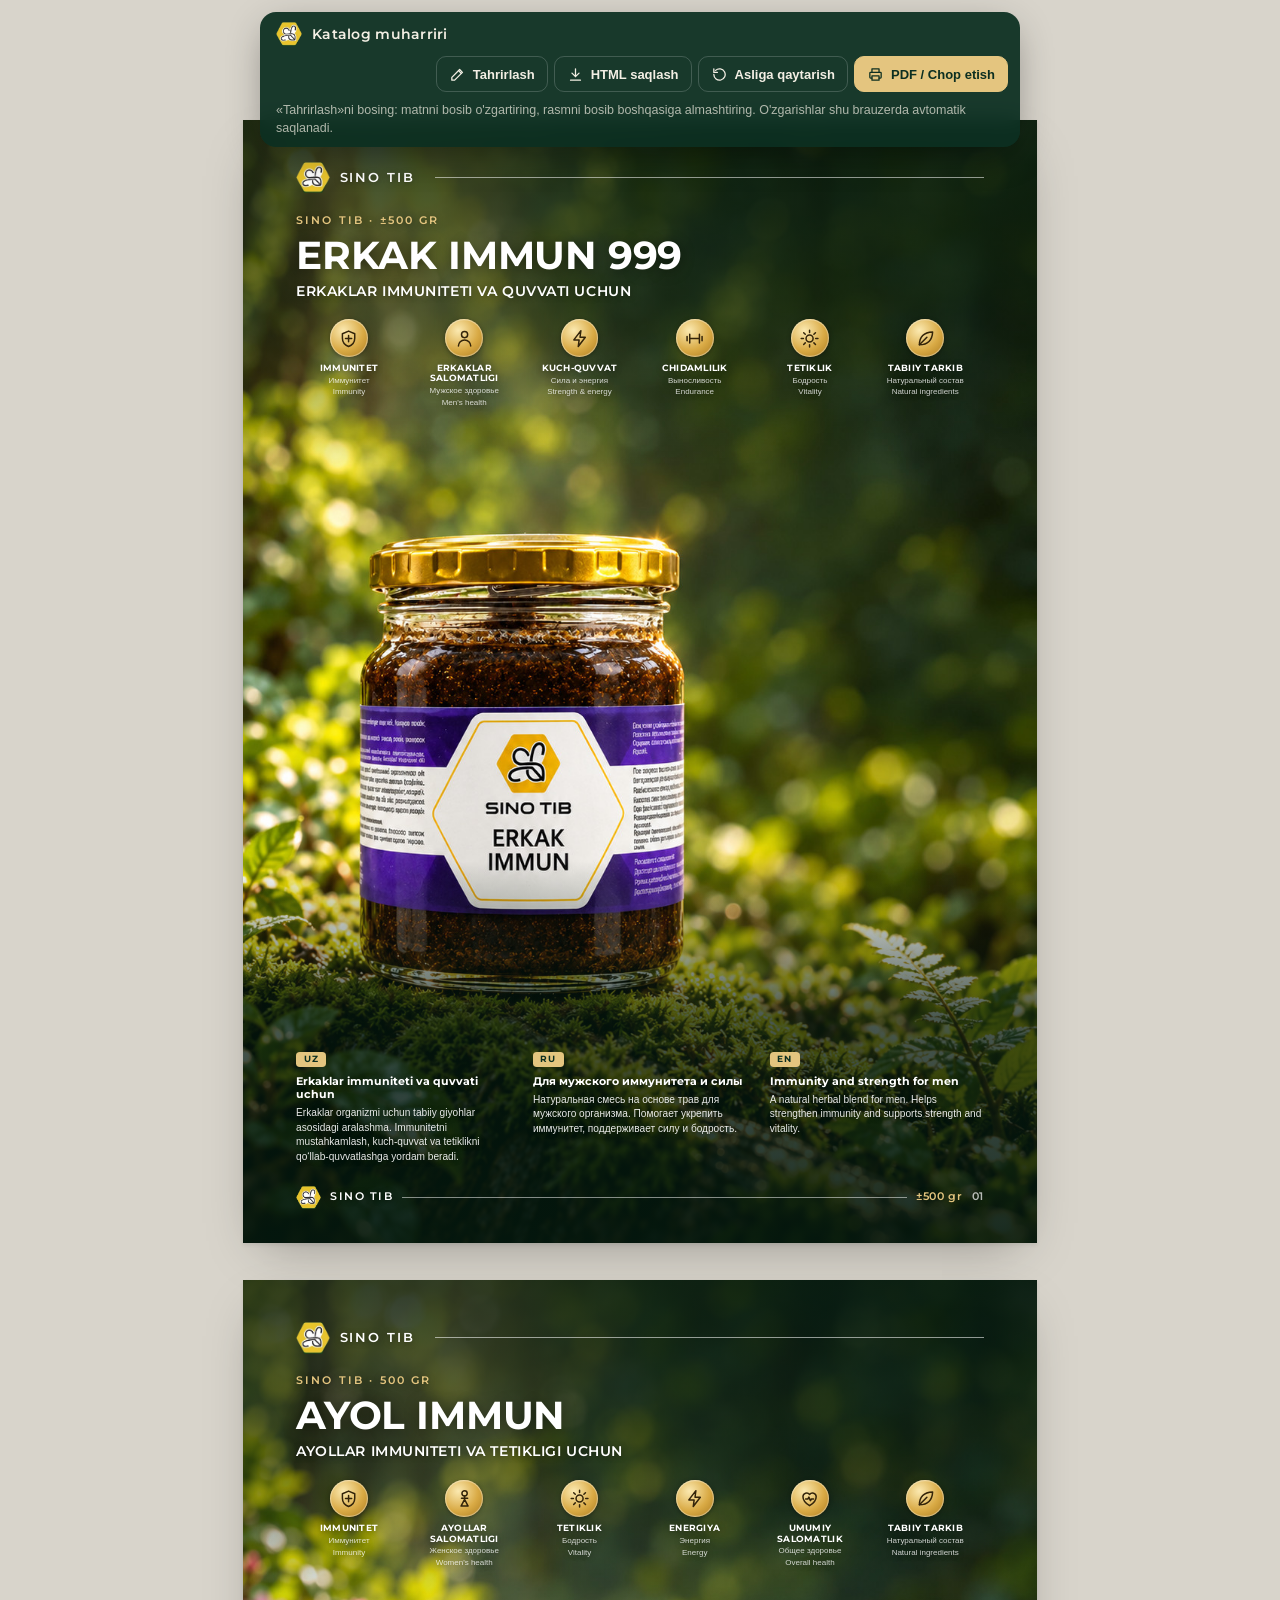
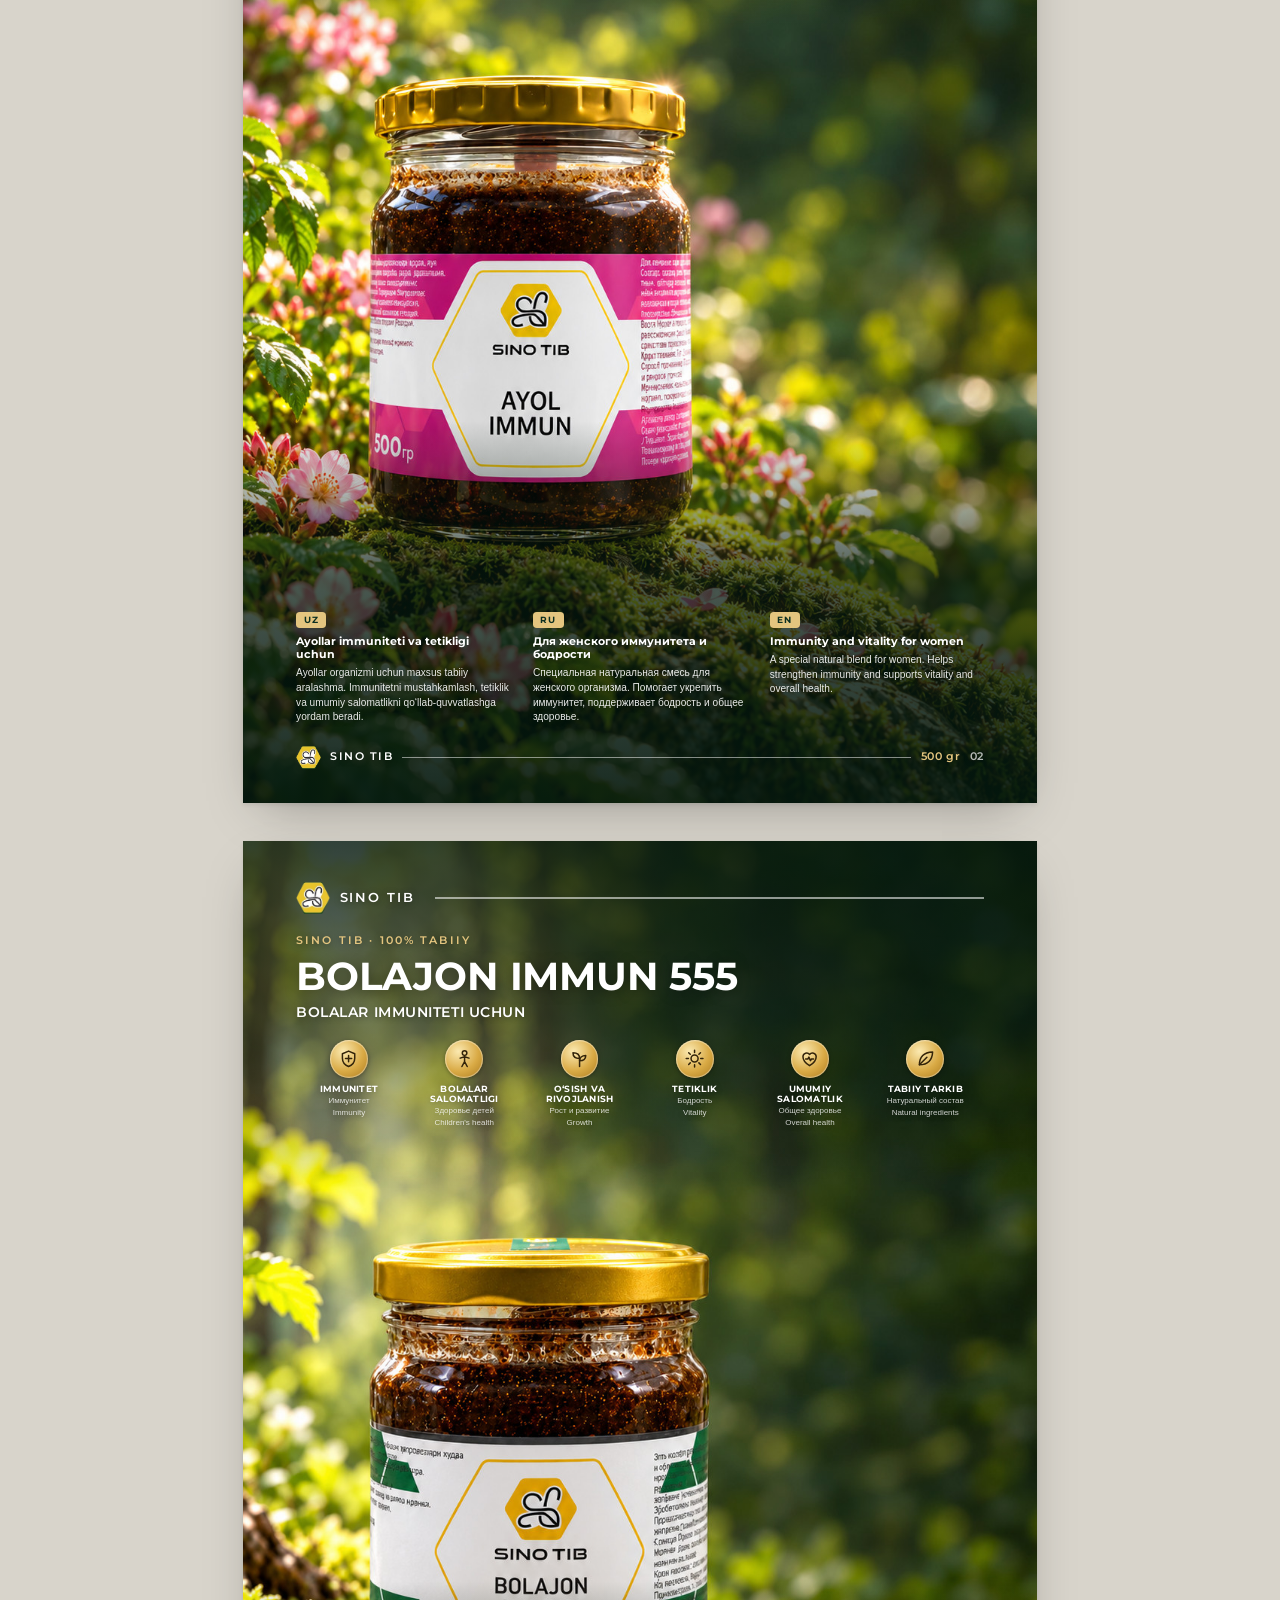
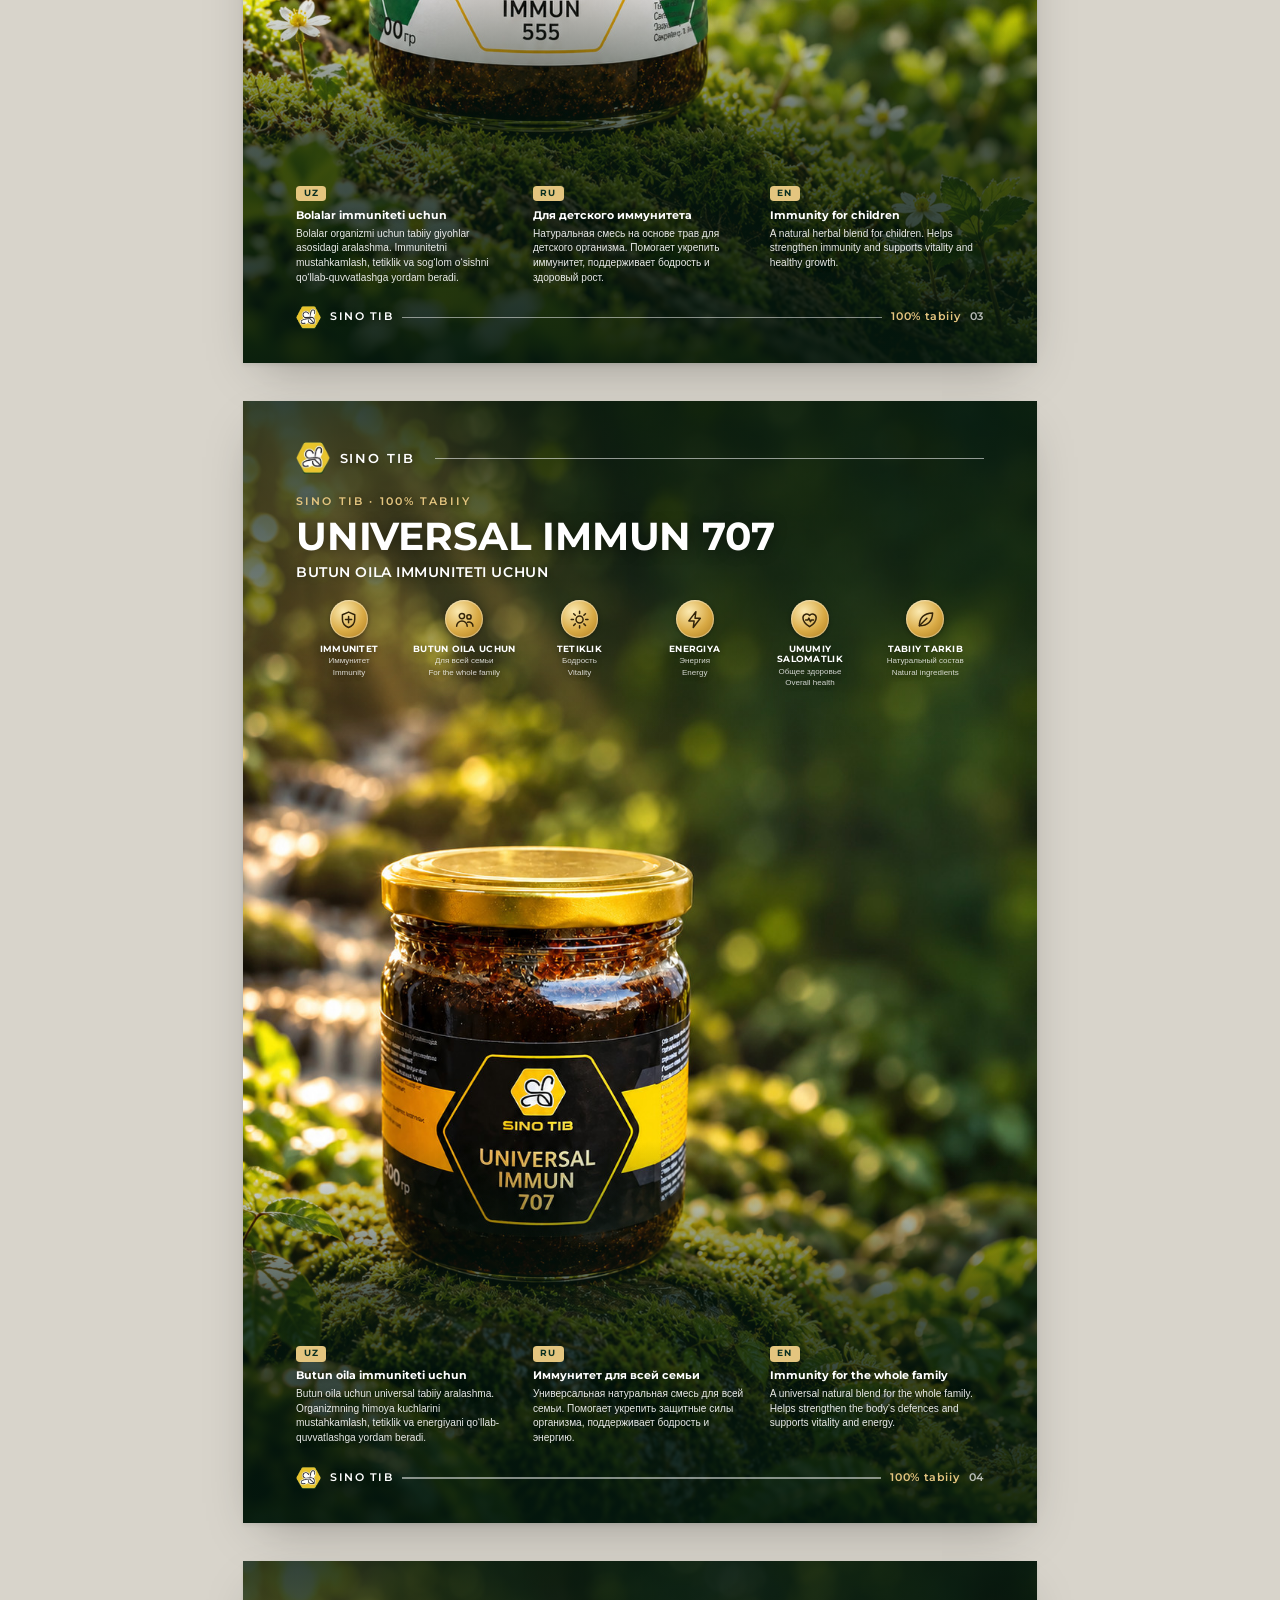
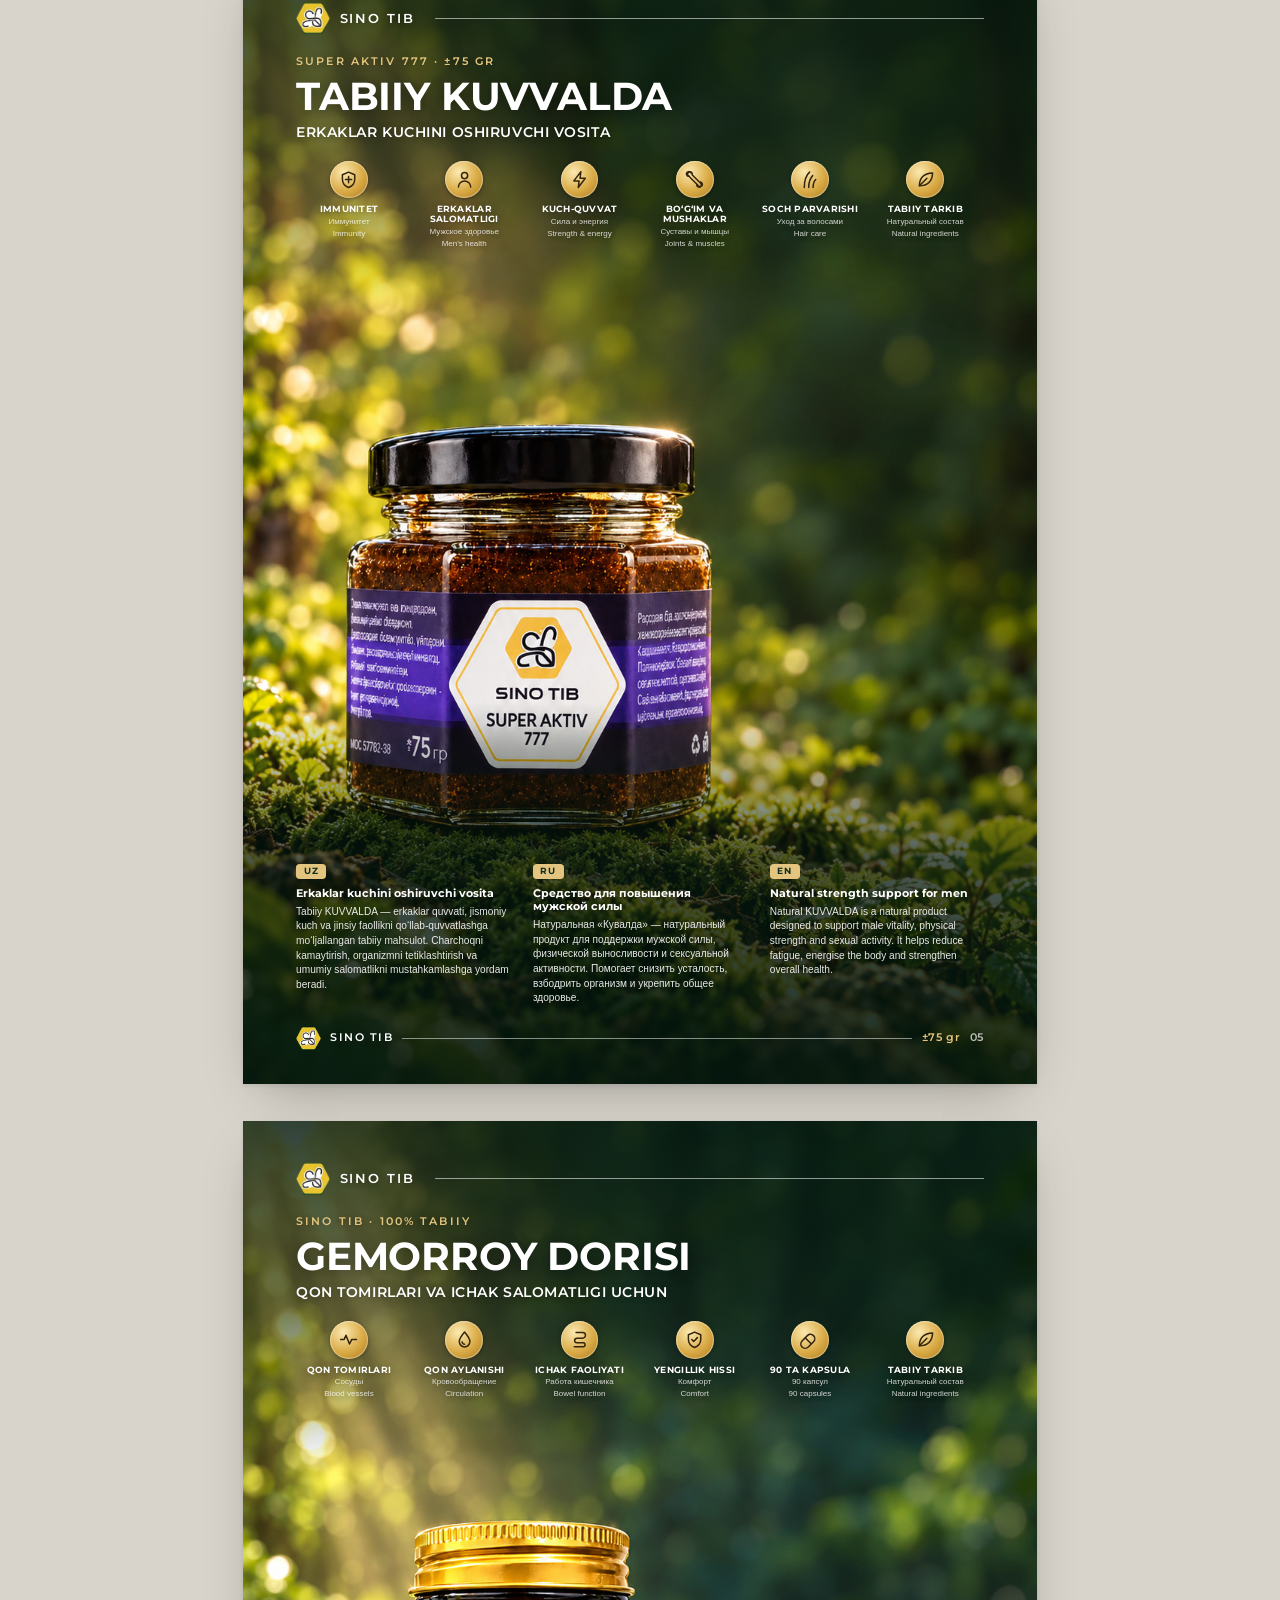
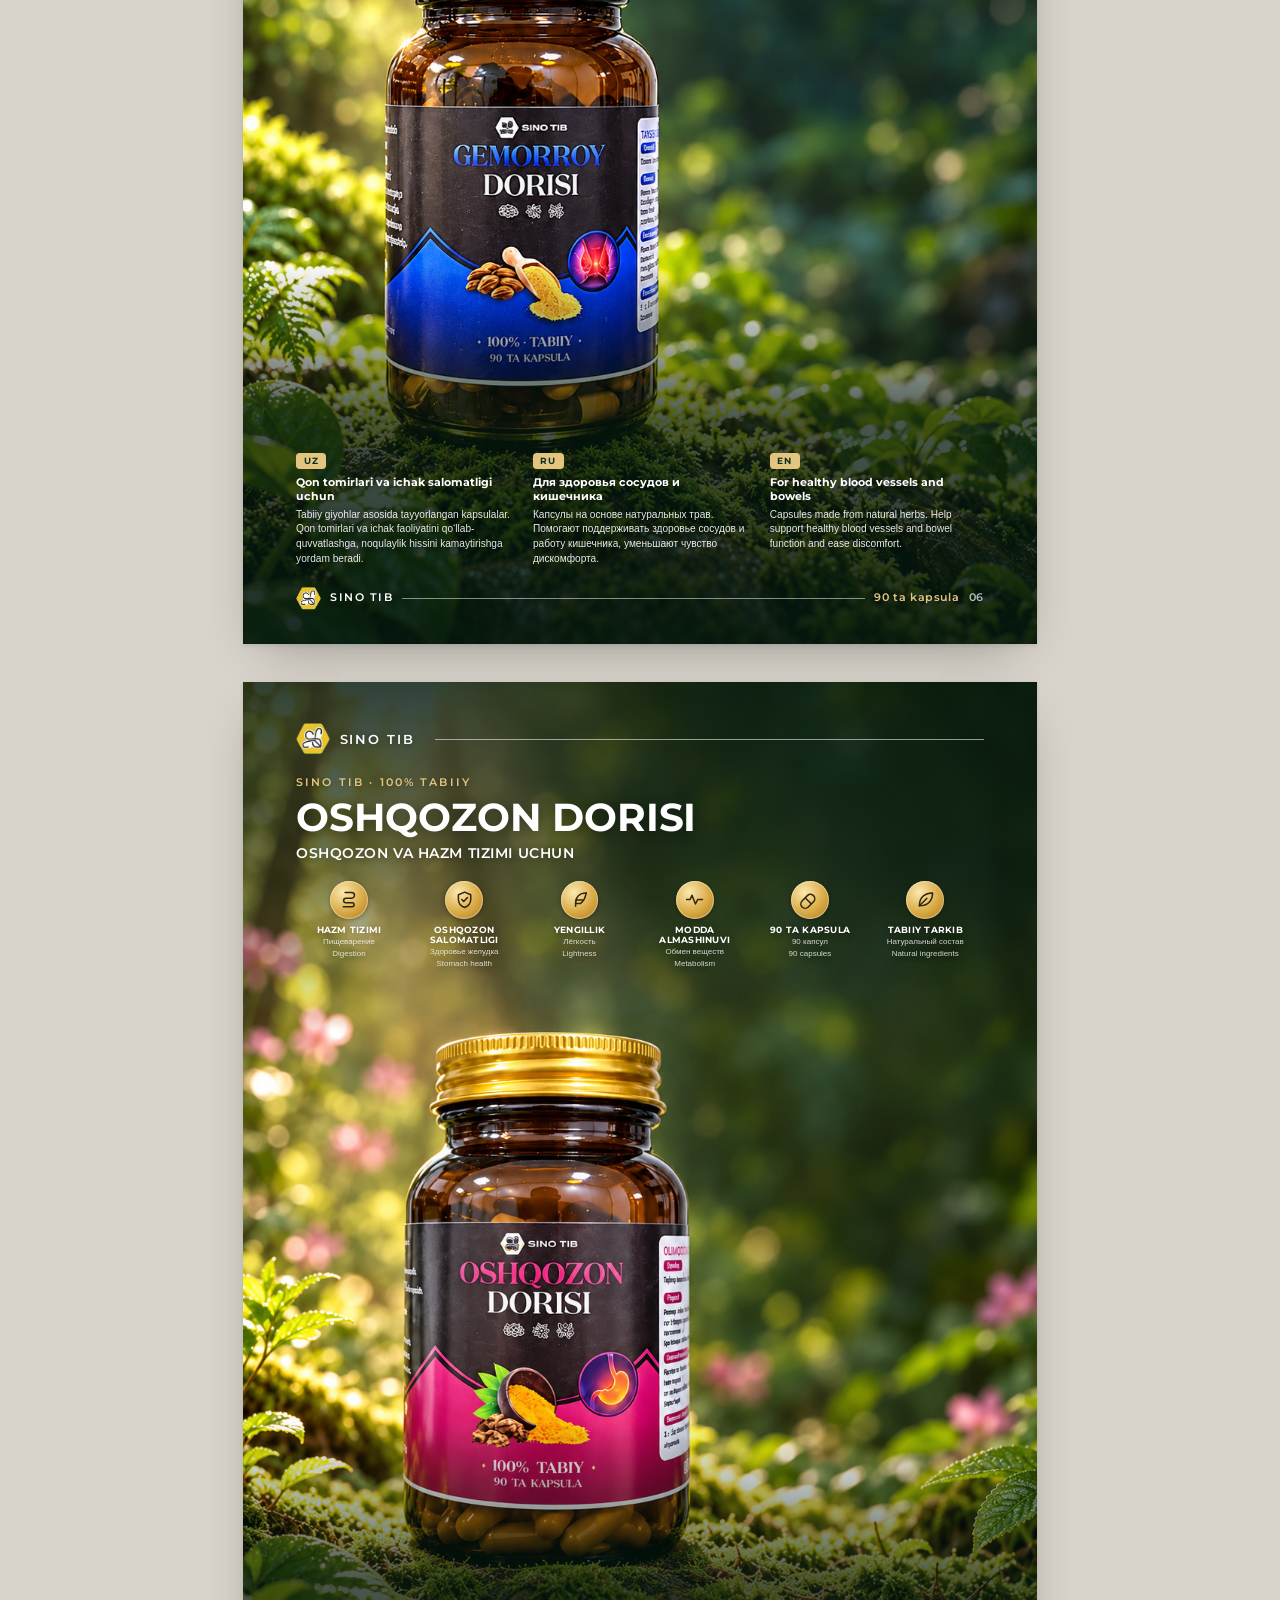
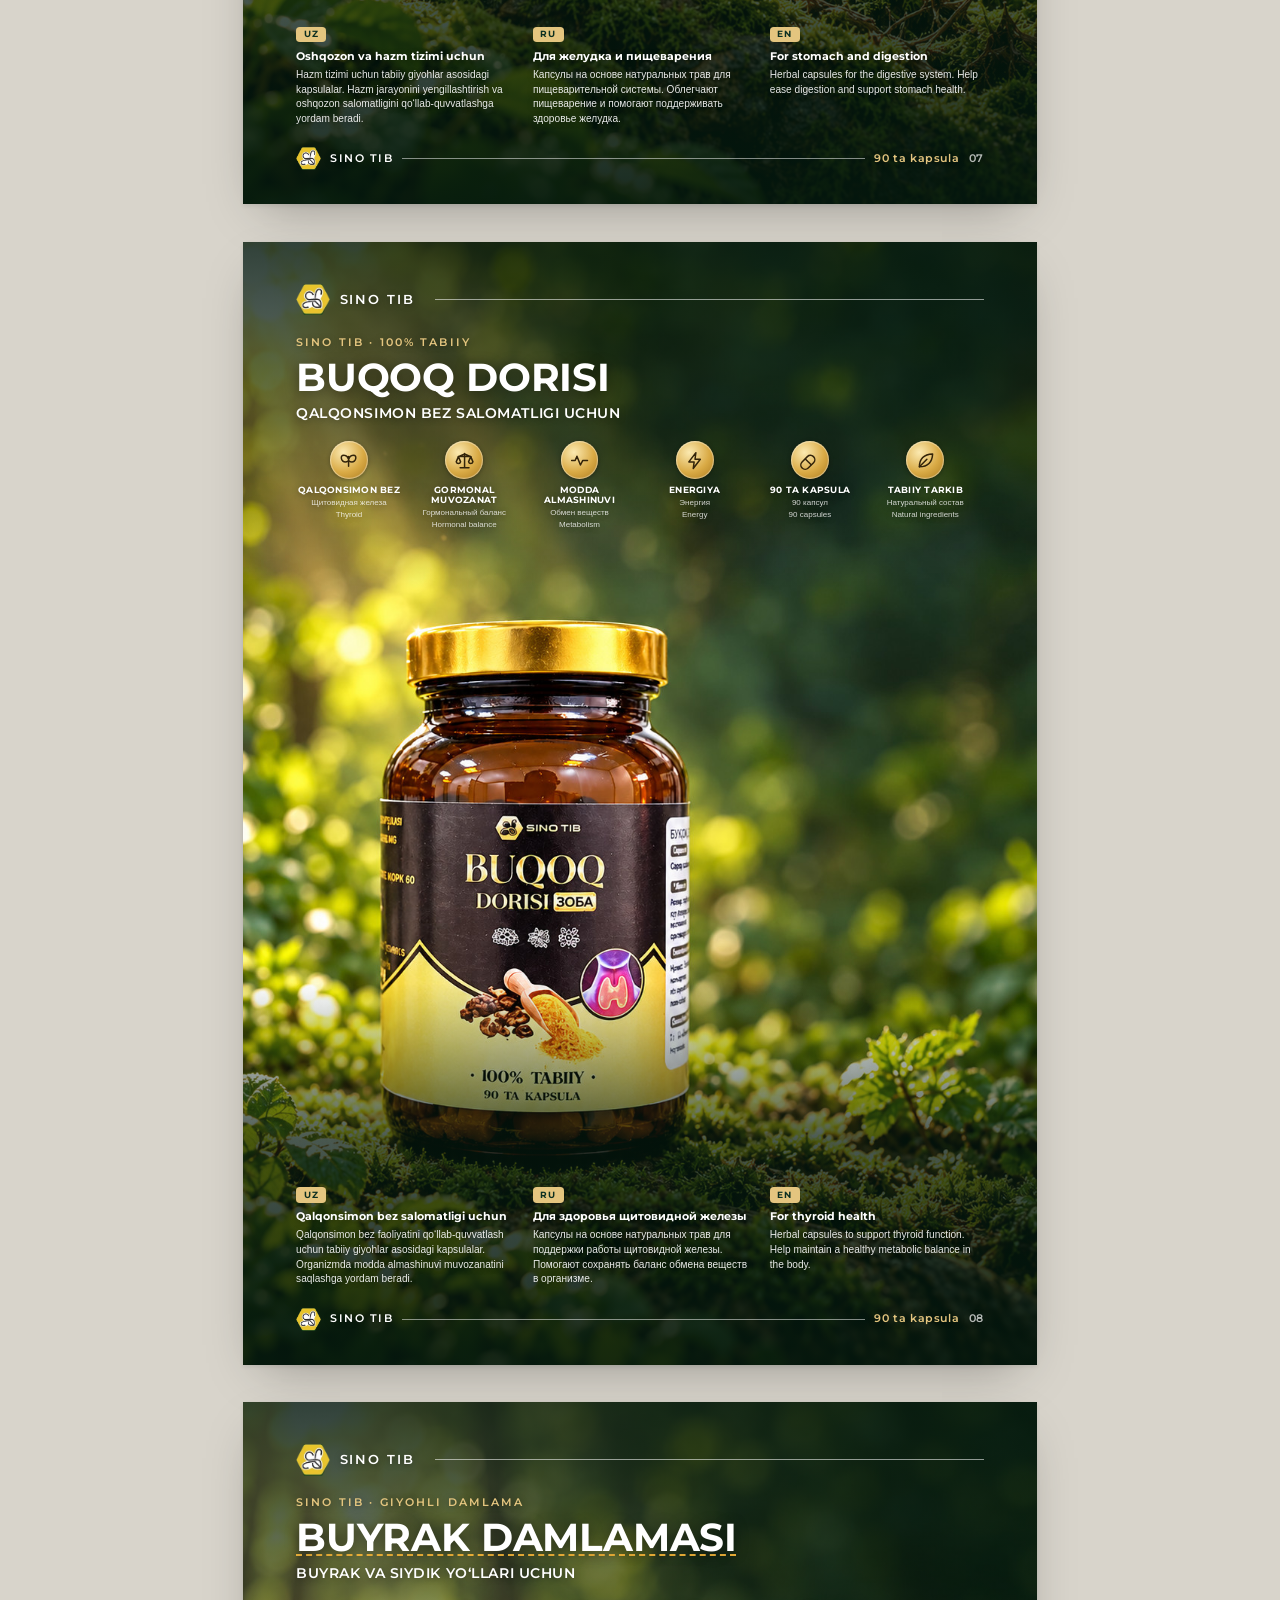
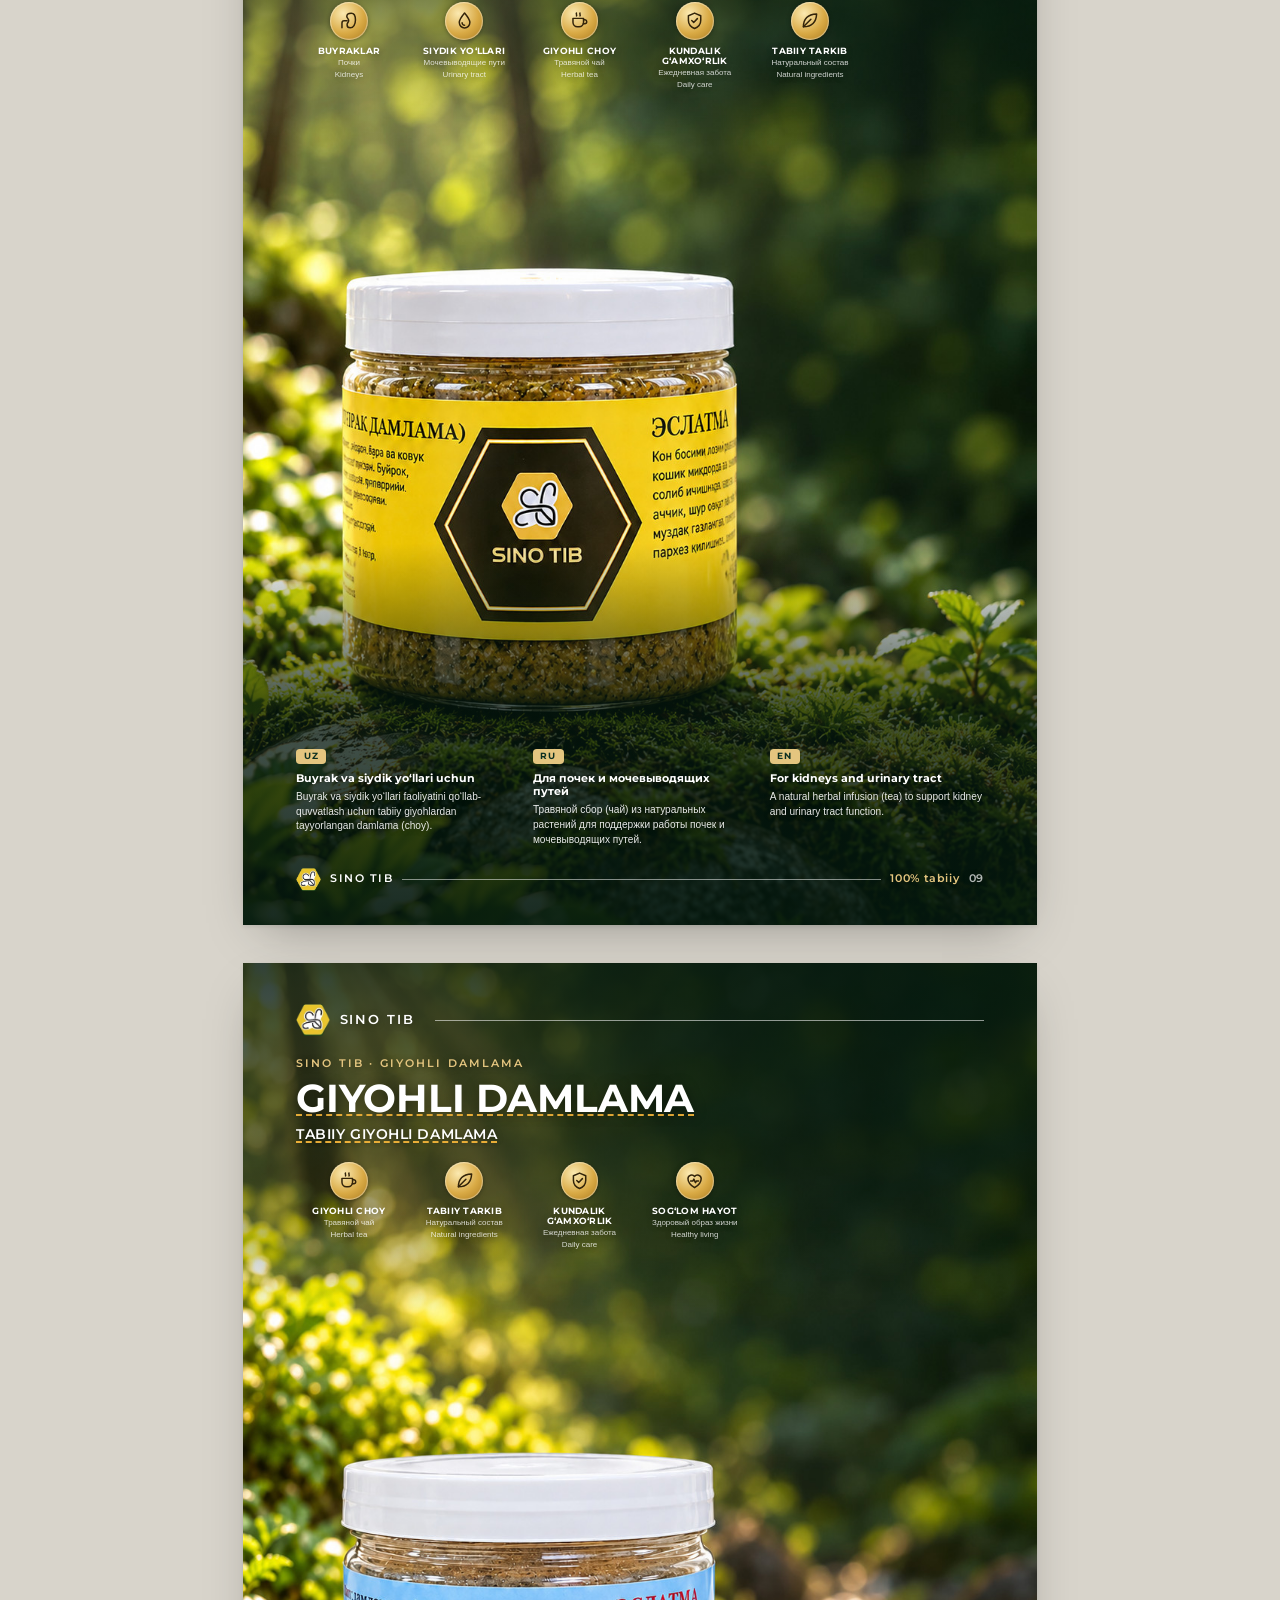
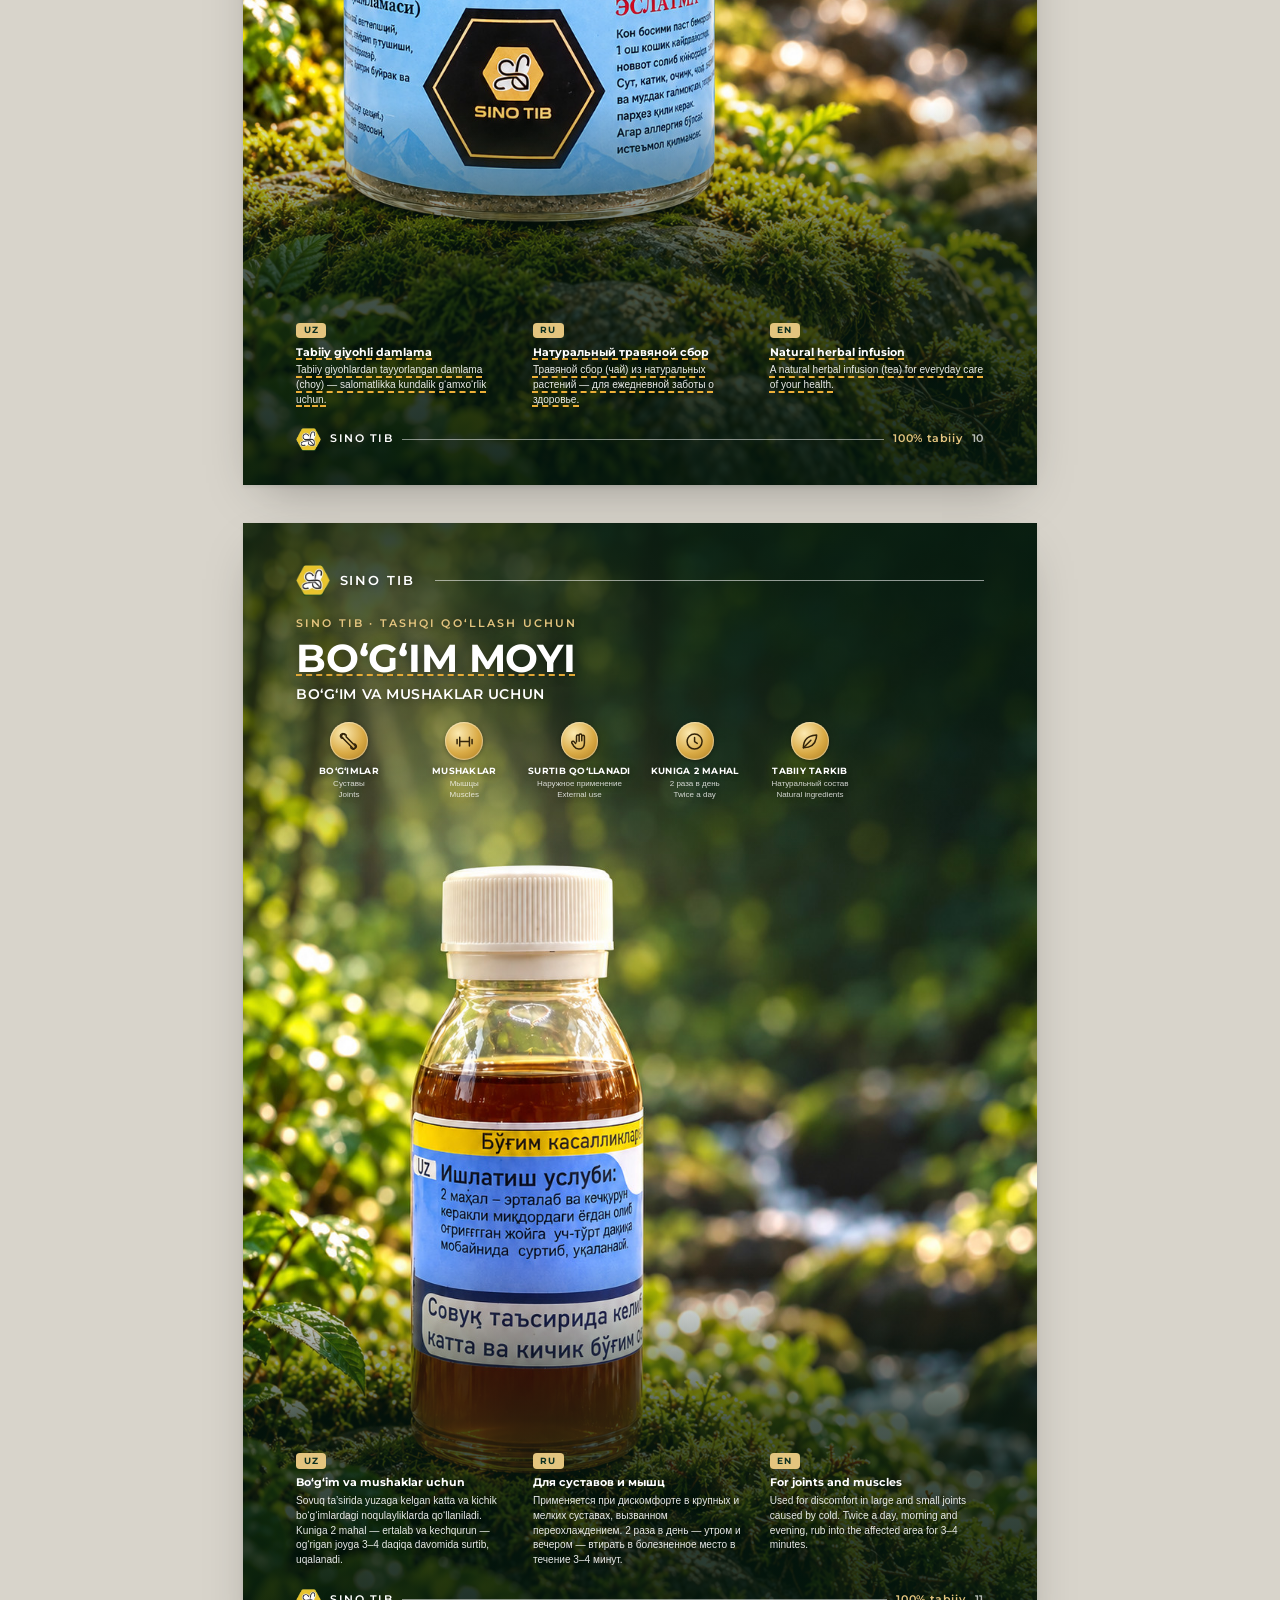
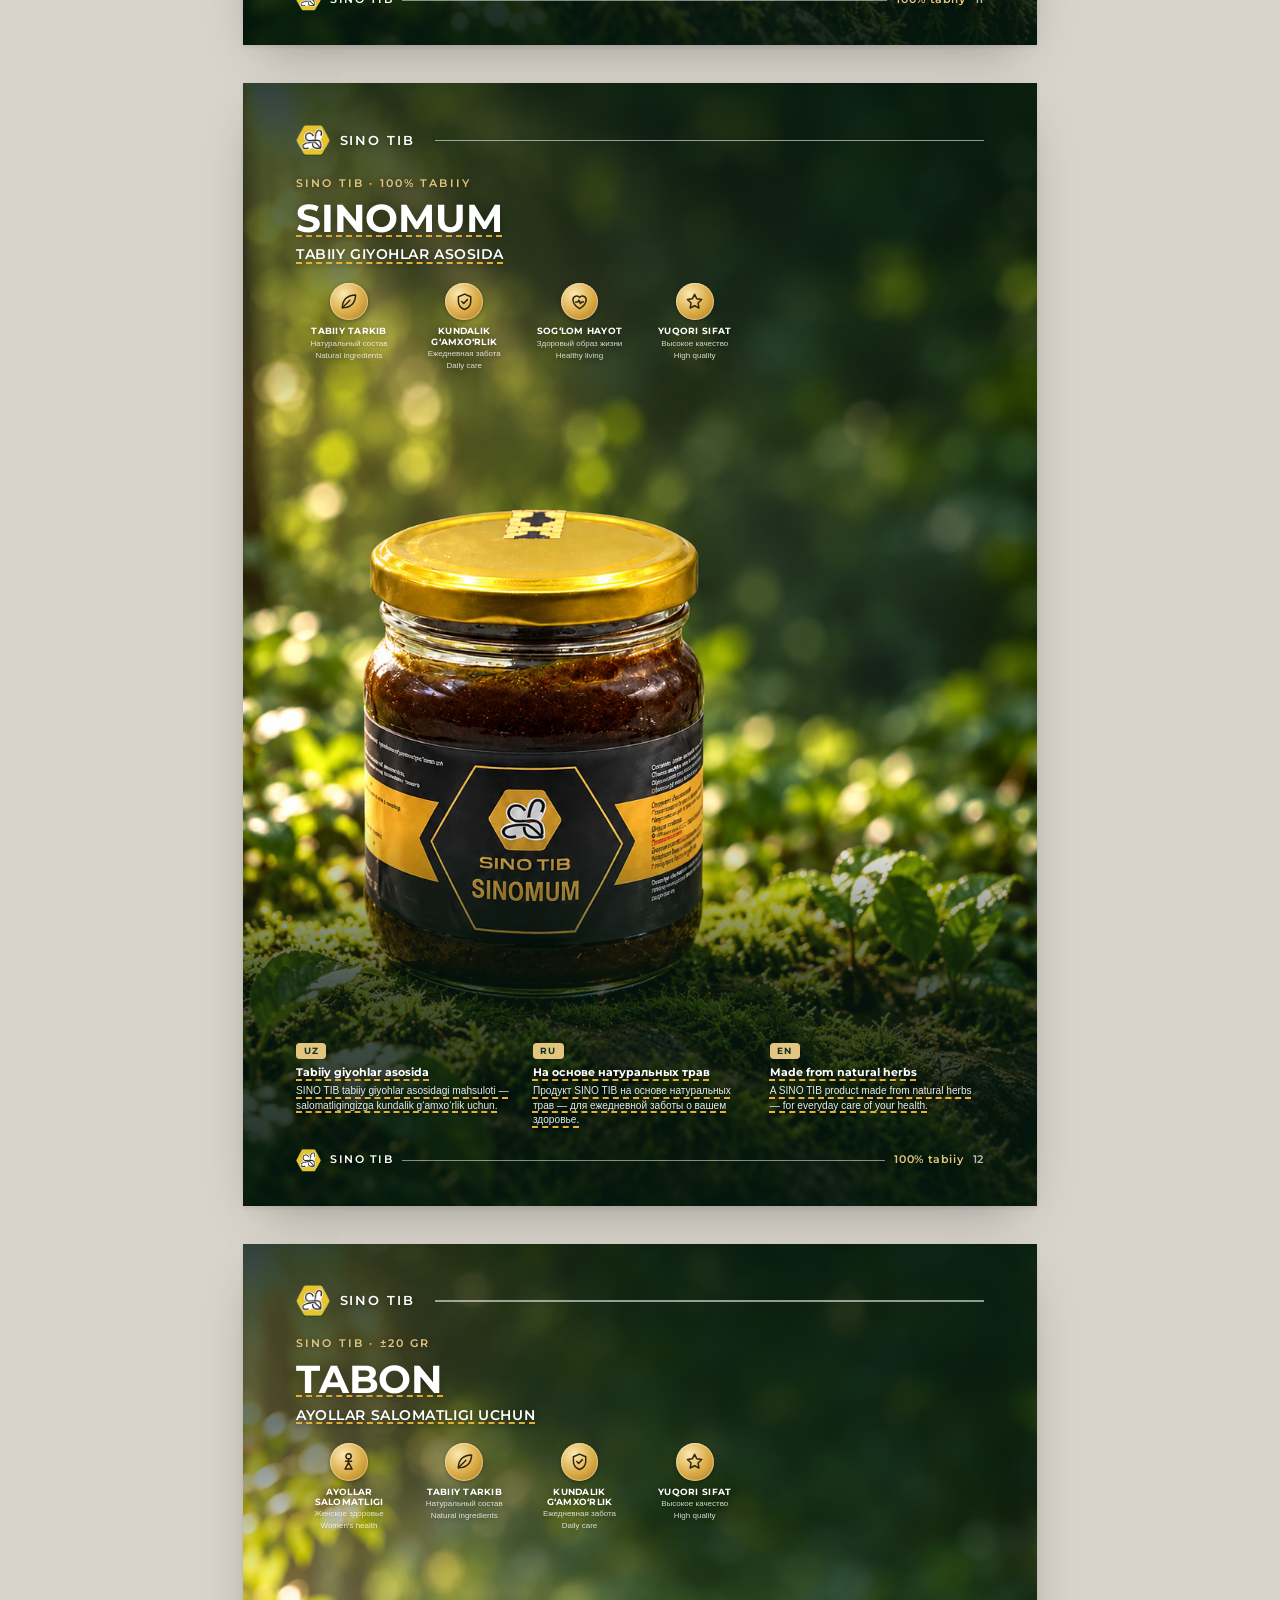
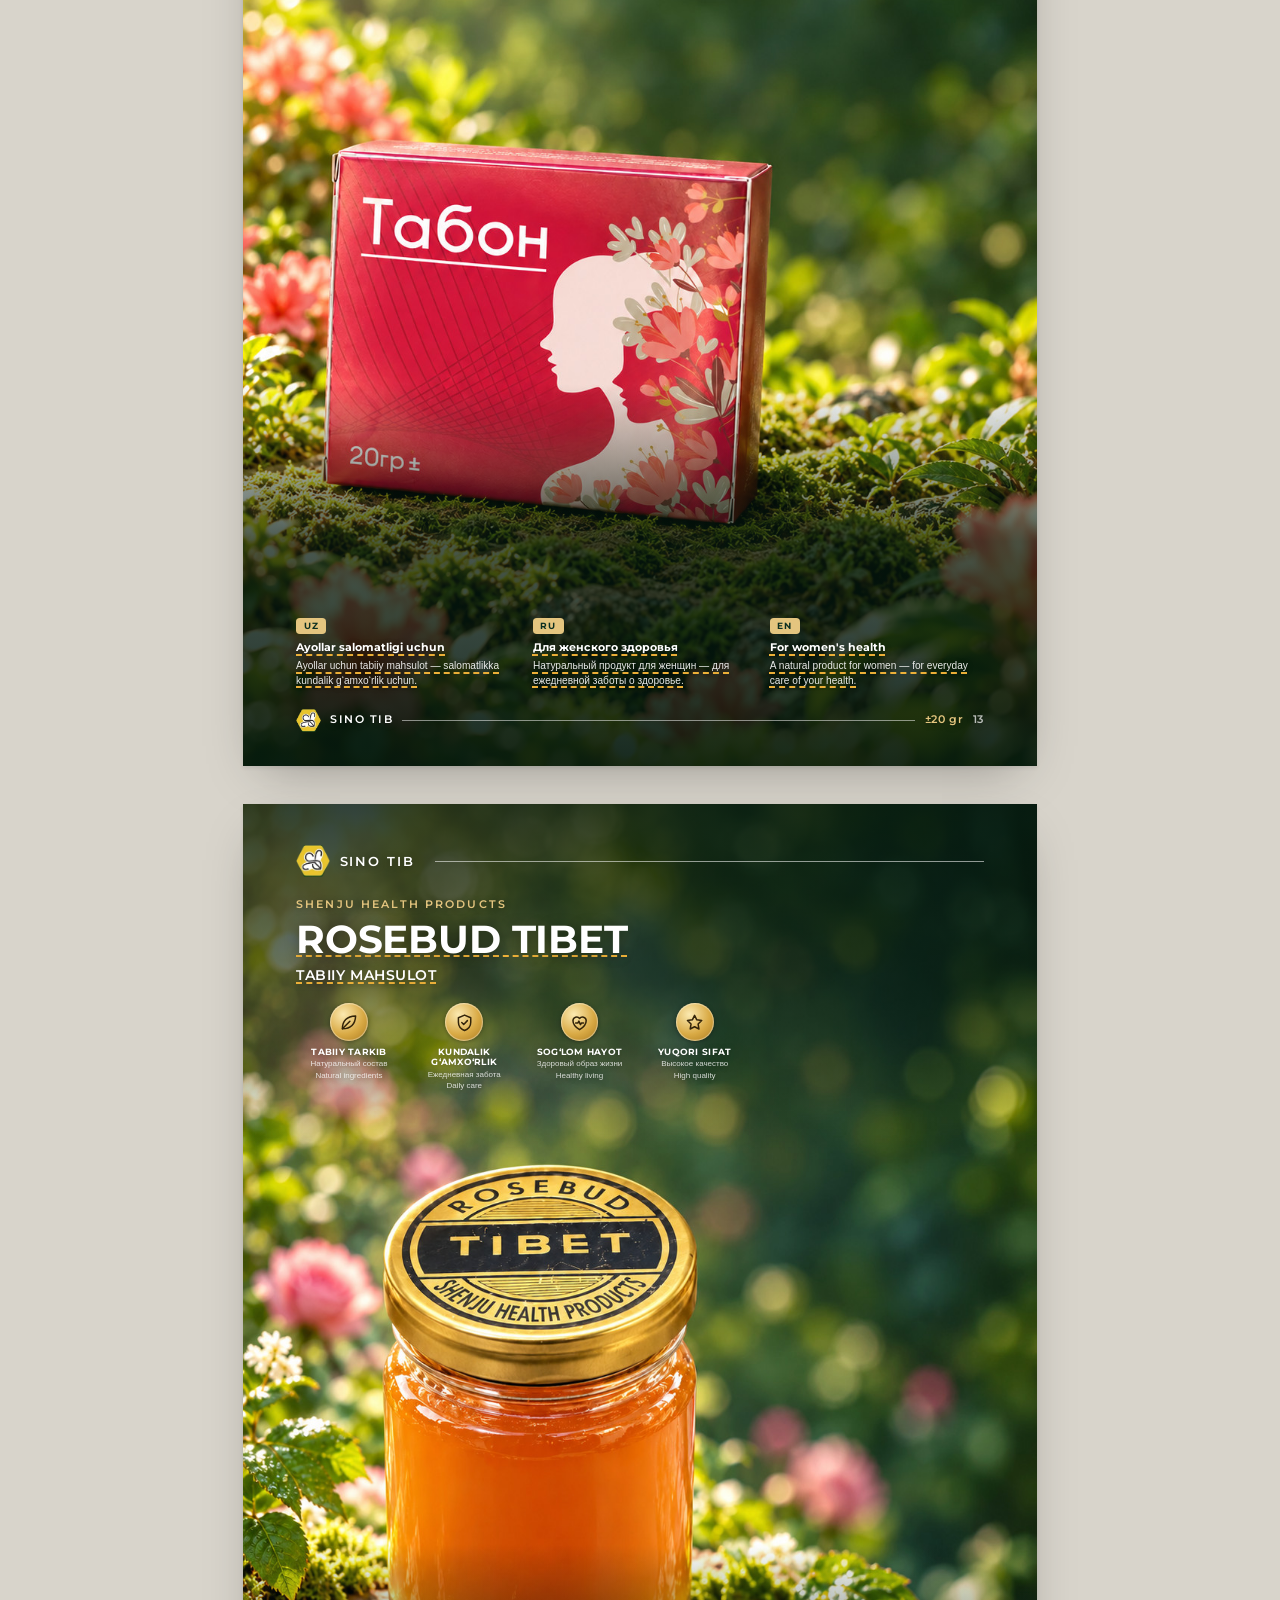
==== commit 1b92036c: "Katalog: har bir mahsulot bitta sahifada, boshidagi sahifalar olib tashlandi Mahsulot sahifalari yan" ====
--- a/katalog-a4/index.html
+++ b/katalog-a4/index.html
@@ -79,126 +79,16 @@
 
 <main class="book" id="book">
 
-  <!-- ============ 1. MUQOVA ============ -->
-  <section class="page page--dark cover">
-    <div class="cover__top">
-      <div class="lockup lockup--lg">
-        <img class="lockup__logo" data-img src="img/logo.png" alt="SINO TIB logotipi">
-        <span class="lockup__name">SINO TIB</span>
-      </div>
-      <p class="eyebrow eyebrow--light">Mahsulotlar katalogi · 2026</p>
-    </div>
-
-    <h1 class="script cover__slogan">Sog‘lig‘ingiz ishonchli qo‘llarda</h1>
-
-    <figure class="cover__hero">
-      <img data-img src="img/mahsulotlar.jpg" alt="SINO TIB mahsulotlari">
-    </figure>
-
-    <div class="cover__bottom">
-      <p class="cover__lead">Tabiiy giyohlardan tayyorlangan biologik faol qo‘shimchalar to‘plami — salomatligingizga kundalik g‘amxo‘rlik uchun.</p>
-      <ul class="values values--row">
-        <li><svg class="ic"><use href="#i-leaf"/></svg><span class="e">Tabiiy giyohlar asosida</span></li>
-        <li><svg class="ic"><use href="#i-capsule"/></svg><span class="e">Biologik faol qo‘shimchalar</span></li>
-        <li><svg class="ic"><use href="#i-heart"/></svg><span class="e">Sog‘lom hayot sari</span></li>
-        <li><svg class="ic"><use href="#i-care"/></svg><span class="e">Salomatlikka kundalik g‘amxo‘rlik</span></li>
-      </ul>
-    </div>
-  </section>
-
-  <!-- ============ 2. MUTAXASSIS ============ -->
-  <section class="page">
-    <header class="run"><img class="run__logo" src="img/logo.png" alt=""><span class="run__brand">SINO TIB</span><span class="run__label e">Mutaxassis</span></header>
-
-    <div class="doc">
-      <div class="doc__text">
-        <p class="eyebrow">SINO TIB mutaxassisi</p>
-        <h2 class="display">Abdushukur Ismoil Jurayev</h2>
-        <p class="doc__role">Professional dietolog va ovqatlanish bo‘yicha mutaxassis</p>
-        <dl class="stats">
-          <div><dt>30+</dt><dd>Yillik tajriba</dd></div>
-          <div><dt>66</dt><dd>Yosh</dd></div>
-          <div><dt>10+</dt><dd>Chet el davlatlarida</dd></div>
-        </dl>
-      </div>
-      <figure class="doc__photo">
-        <img data-img src="img/shifokor.jpg" alt="Abdushukur Ismoil Jurayev">
-      </figure>
-    </div>
-
-    <blockquote class="quote">
-      <p>Dietologiya va ovqatlanish bo‘yicha 30 yildan ortiq maxsus tajribaga ega bo‘lgan tabib Abdushukur ko‘plab mamlakatlarda shaxsiylashtirilgan parhez aralashuvi va sog‘liqni saqlashning yaxlit yondashuvlari orqali minglab odamlarning hayotini o‘zgartirdi.</p>
-    </blockquote>
-
-    <h3 class="subhead">Mutaxassislik yo‘nalishlari</h3>
-    <ul class="areas">
-      <li><svg class="ic"><use href="#i-steth"/></svg><div><h4>Klinik ovqatlanish</h4><p>Turli xil kasalliklar va metabolik buzilishlar uchun maxsus dietik davolash.</p></div></li>
-      <li><svg class="ic"><use href="#i-pulse"/></svg><div><h4>Turmush tarzi tibbiyoti</h4><p>Dietani o‘zgartirish va turmush tarziga oid choralar orqali profilaktika.</p></div></li>
-      <li><svg class="ic"><use href="#i-scale"/></svg><div><h4>Vazn boshqaruvi</h4><p>Shaxsiy ehtiyojlarga moslashtirilgan vazn kamaytirish va vazn orttirish dasturlari.</p></div></li>
-      <li><svg class="ic"><use href="#i-dumbbell"/></svg><div><h4>Sport ovqatlanishi</h4><p>Sportchilar uchun maqsadli ovqatlanish strategiyalari orqali natijalarni yaxshilash.</p></div></li>
-      <li><svg class="ic"><use href="#i-leaf"/></svg><div><h4>Holistik sog‘liq</h4><p>Optimal sog‘liq uchun an’anaviy donolikni zamonaviy ovqatlanish ilmi bilan uyg‘unlashtirish.</p></div></li>
-      <li><svg class="ic"><use href="#i-people"/></svg><div><h4>Jamoat salomatligi</h4><p>Ovqatlanish bo‘yicha jamoat salomatligi tashabbuslari va ta’lim dasturlari.</p></div></li>
-    </ul>
-
-    <footer class="folio"><span class="e">abdushukur.uz</span><span class="folio__n">02</span></footer>
-  </section>
-
-  <!-- ============ 3. BREND VA MUNDARIJA ============ -->
-  <section class="page">
-    <header class="run"><img class="run__logo" src="img/logo.png" alt=""><span class="run__brand">SINO TIB</span><span class="run__label e">Brend haqida</span></header>
-
-    <p class="eyebrow">SINO TIB haqida</p>
-    <h2 class="display display--wide">Tabiat kuchi — har kungi g‘amxo‘rlik</h2>
-    <p class="lead">SINO TIB — tabiiy giyohlardan tayyorlangan biologik faol qo‘shimchalar brendi. Mahsulotlarimiz salomatlikni kundalik qo‘llab-quvvatlash, organizmni tetiklashtirish va sog‘lom turmush tarzini shakllantirishga mo‘ljallangan.</p>
-
-    <ul class="pillars">
-      <li><svg class="ic"><use href="#i-leaf"/></svg><h4>Tabiiy giyohlar asosida</h4><p>Tarkibi tabiiy o‘simlik xomashyosidan tayyorlangan.</p></li>
-      <li><svg class="ic"><use href="#i-capsule"/></svg><h4>Biologik faol qo‘shimchalar</h4><p>Kundalik ratsionni to‘ldiruvchi foydali moddalar manbai.</p></li>
-      <li><svg class="ic"><use href="#i-heart"/></svg><h4>Sog‘lom hayot sari</h4><p>To‘g‘ri ovqatlanish va faol hayot tarzini qo‘llab-quvvatlaydi.</p></li>
-      <li><svg class="ic"><use href="#i-care"/></svg><h4>Kundalik g‘amxo‘rlik</h4><p>Butun oila salomatligi uchun maxsus mahsulotlar.</p></li>
-    </ul>
-
-    <h3 class="subhead">Mahsulotlar</h3>
-    <ol class="toc">
-      <li><span class="toc__name">Erkak Immun 999</span><i></i><span class="toc__p">04</span></li>
-      <li><span class="toc__name">Ayol Immun</span><i></i><span class="toc__p">06</span></li>
-      <li><span class="toc__name">Bolajon Immun 555</span><i></i><span class="toc__p">08</span></li>
-      <li><span class="toc__name">Universal Immun 707</span><i></i><span class="toc__p">10</span></li>
-      <li><span class="toc__name">Tabiiy Kuvvalda</span><i></i><span class="toc__p">12</span></li>
-      <li><span class="toc__name">Gemorroy dorisi</span><i></i><span class="toc__p">14</span></li>
-      <li><span class="toc__name">Oshqozon dorisi</span><i></i><span class="toc__p">16</span></li>
-      <li><span class="toc__name">Buqoq dorisi</span><i></i><span class="toc__p">18</span></li>
-      <li><span class="toc__name">Buyrak damlamasi</span><i></i><span class="toc__p">20</span></li>
-      <li><span class="toc__name">Giyohli damlama</span><i></i><span class="toc__p">22</span></li>
-      <li><span class="toc__name">Bo‘g‘im moyi</span><i></i><span class="toc__p">24</span></li>
-      <li><span class="toc__name">Sinomum</span><i></i><span class="toc__p">26</span></li>
-      <li><span class="toc__name">Tabon</span><i></i><span class="toc__p">28</span></li>
-      <li><span class="toc__name">Rosebud Tibet</span><i></i><span class="toc__p">30</span></li>
-      <li><span class="toc__name">Mahsulot nomi</span><i></i><span class="toc__p">32</span></li>
-      <li><span class="toc__name">Mahsulot nomi</span><i></i><span class="toc__p">34</span></li>
-      <li><span class="toc__name">Mahsulot nomi</span><i></i><span class="toc__p">36</span></li>
-      <li><span class="toc__name">Mahsulot nomi</span><i></i><span class="toc__p">38</span></li>
-      <li><span class="toc__name">Mahsulot nomi</span><i></i><span class="toc__p">40</span></li>
-    </ol>
-
-    <footer class="folio"><span class="e">abdushukur.uz</span><span class="folio__n">03</span></footer>
-  </section>
-
-  <!-- ============ 4–5. ERKAK IMMUN 999 ============ -->
-  <section class="page photo">
-    <img class="photo__img" data-img src="img/mahsulot/erkak-immun.jpg" alt="Erkak Immun 999">
-    <span class="photo__n">04</span>
-  </section>
-
-  <section class="page info">
-    <img class="info__bg" data-img src="img/fon/erkak-immun.jpg" alt="">
-    <div class="info__shade" aria-hidden="true"></div>
-    <div class="info__body">
-      <div class="info__brand"><img src="img/logo.png" alt=""><span>SINO TIB</span></div>
-      <p class="info__eyebrow">SINO TIB · ±500 gr</p>
-      <h2 class="info__title">Erkak Immun 999</h2>
-      <p class="info__sub">Erkaklar immuniteti va quvvati uchun</p>
-      <ul class="info__icons">
+  <!-- ============ 1. ERKAK IMMUN 999 ============ -->
+  <section class="page pp">
+    <img class="pp__bg" data-img src="img/mahsulot/erkak-immun.jpg" alt="Erkak Immun 999">
+    <div class="pp__shade" aria-hidden="true"></div>
+    <header class="pp__head">
+      <div class="pp__brand"><img src="img/logo.png" alt=""><span>SINO TIB</span></div>
+      <p class="pp__eyebrow">SINO TIB · ±500 gr</p>
+      <h2 class="pp__title">Erkak Immun 999</h2>
+      <p class="pp__sub">Erkaklar immuniteti va quvvati uchun</p>
+      <ul class="pp__icons">
         <li><span class="medal"><svg class="ic"><use href="#i-shield"/></svg></span><b>Immunitet</b><small>Иммунитет</small><small>Immunity</small></li>
         <li><span class="medal"><svg class="ic"><use href="#i-man"/></svg></span><b>Erkaklar salomatligi</b><small>Мужское здоровье</small><small>Men&#x27;s health</small></li>
         <li><span class="medal"><svg class="ic"><use href="#i-bolt"/></svg></span><b>Kuch-quvvat</b><small>Сила и энергия</small><small>Strength &amp; energy</small></li>
@@ -206,35 +96,27 @@
         <li><span class="medal"><svg class="ic"><use href="#i-sun"/></svg></span><b>Tetiklik</b><small>Бодрость</small><small>Vitality</small></li>
         <li><span class="medal"><svg class="ic"><use href="#i-leaf"/></svg></span><b>Tabiiy tarkib</b><small>Натуральный состав</small><small>Natural ingredients</small></li>
       </ul>
-      <div class="info__langs">
-        <div class="lang"><span class="lang__tag">UZ</span><div><h4>Erkaklar immuniteti va quvvati uchun</h4><p>Erkaklar organizmi uchun tabiiy giyohlar asosidagi aralashma. Immunitetni mustahkamlash, kuch-quvvat va tetiklikni qo‘llab-quvvatlashga yordam beradi.</p></div></div>
-        <div class="lang"><span class="lang__tag">RU</span><div><h4>Для мужского иммунитета и силы</h4><p>Натуральная смесь на основе трав для мужского организма. Помогает укрепить иммунитет, поддерживает силу и бодрость.</p></div></div>
-        <div class="lang"><span class="lang__tag">EN</span><div><h4>Immunity and strength for men</h4><p>A natural herbal blend for men. Helps strengthen immunity and supports strength and vitality.</p></div></div>
-      </div>
-      <dl class="info__specs">
-        <div><dt>Hajmi<small>Объём · Volume</small></dt><dd>±500 gr</dd></div>
-        <div><dt>Tarkibi<small>Состав · Ingredients</small></dt><dd>100% tabiiy</dd></div>
-        <div><dt>Narxi<small>Цена · Price</small></dt><dd class="ph">— so‘m</dd></div>
-      </dl>
-      <div class="info__bar"><img src="img/logo.png" alt=""><span>SINO TIB</span><i></i><span class="info__n">05</span></div>
-    </div>
-  </section>
-
-  <!-- ============ 6–7. AYOL IMMUN ============ -->
-  <section class="page photo">
-    <img class="photo__img" data-img src="img/mahsulot/ayol-immun.jpg" alt="Ayol Immun">
-    <span class="photo__n">06</span>
-  </section>
-
-  <section class="page info">
-    <img class="info__bg" data-img src="img/fon/ayol-immun.jpg" alt="">
-    <div class="info__shade" aria-hidden="true"></div>
-    <div class="info__body">
-      <div class="info__brand"><img src="img/logo.png" alt=""><span>SINO TIB</span></div>
-      <p class="info__eyebrow">SINO TIB · 500 gr</p>
-      <h2 class="info__title">Ayol Immun</h2>
-      <p class="info__sub">Ayollar immuniteti va tetikligi uchun</p>
-      <ul class="info__icons">
+    </header>
+    <div class="pp__foot">
+      <div class="pp__langs">
+        <div class="lang"><span class="lang__tag">UZ</span><h4>Erkaklar immuniteti va quvvati uchun</h4><p>Erkaklar organizmi uchun tabiiy giyohlar asosidagi aralashma. Immunitetni mustahkamlash, kuch-quvvat va tetiklikni qo‘llab-quvvatlashga yordam beradi.</p></div>
+        <div class="lang"><span class="lang__tag">RU</span><h4>Для мужского иммунитета и силы</h4><p>Натуральная смесь на основе трав для мужского организма. Помогает укрепить иммунитет, поддерживает силу и бодрость.</p></div>
+        <div class="lang"><span class="lang__tag">EN</span><h4>Immunity and strength for men</h4><p>A natural herbal blend for men. Helps strengthen immunity and supports strength and vitality.</p></div>
+      </div>
+      <div class="pp__bar"><img src="img/logo.png" alt=""><span>SINO TIB</span><i></i><span class="pp__spec e">±500 gr</span><span class="pp__n">01</span></div>
+    </div>
+  </section>
+
+  <!-- ============ 2. AYOL IMMUN ============ -->
+  <section class="page pp">
+    <img class="pp__bg" data-img src="img/mahsulot/ayol-immun.jpg" alt="Ayol Immun">
+    <div class="pp__shade" aria-hidden="true"></div>
+    <header class="pp__head">
+      <div class="pp__brand"><img src="img/logo.png" alt=""><span>SINO TIB</span></div>
+      <p class="pp__eyebrow">SINO TIB · 500 gr</p>
+      <h2 class="pp__title">Ayol Immun</h2>
+      <p class="pp__sub">Ayollar immuniteti va tetikligi uchun</p>
+      <ul class="pp__icons">
         <li><span class="medal"><svg class="ic"><use href="#i-shield"/></svg></span><b>Immunitet</b><small>Иммунитет</small><small>Immunity</small></li>
         <li><span class="medal"><svg class="ic"><use href="#i-woman"/></svg></span><b>Ayollar salomatligi</b><small>Женское здоровье</small><small>Women&#x27;s health</small></li>
         <li><span class="medal"><svg class="ic"><use href="#i-sun"/></svg></span><b>Tetiklik</b><small>Бодрость</small><small>Vitality</small></li>
@@ -242,35 +124,27 @@
         <li><span class="medal"><svg class="ic"><use href="#i-heart"/></svg></span><b>Umumiy salomatlik</b><small>Общее здоровье</small><small>Overall health</small></li>
         <li><span class="medal"><svg class="ic"><use href="#i-leaf"/></svg></span><b>Tabiiy tarkib</b><small>Натуральный состав</small><small>Natural ingredients</small></li>
       </ul>
-      <div class="info__langs">
-        <div class="lang"><span class="lang__tag">UZ</span><div><h4>Ayollar immuniteti va tetikligi uchun</h4><p>Ayollar organizmi uchun maxsus tabiiy aralashma. Immunitetni mustahkamlash, tetiklik va umumiy salomatlikni qo‘llab-quvvatlashga yordam beradi.</p></div></div>
-        <div class="lang"><span class="lang__tag">RU</span><div><h4>Для женского иммунитета и бодрости</h4><p>Специальная натуральная смесь для женского организма. Помогает укрепить иммунитет, поддерживает бодрость и общее здоровье.</p></div></div>
-        <div class="lang"><span class="lang__tag">EN</span><div><h4>Immunity and vitality for women</h4><p>A special natural blend for women. Helps strengthen immunity and supports vitality and overall health.</p></div></div>
-      </div>
-      <dl class="info__specs">
-        <div><dt>Hajmi<small>Объём · Volume</small></dt><dd>500 gr</dd></div>
-        <div><dt>Tarkibi<small>Состав · Ingredients</small></dt><dd>100% tabiiy</dd></div>
-        <div><dt>Narxi<small>Цена · Price</small></dt><dd class="ph">— so‘m</dd></div>
-      </dl>
-      <div class="info__bar"><img src="img/logo.png" alt=""><span>SINO TIB</span><i></i><span class="info__n">07</span></div>
-    </div>
-  </section>
-
-  <!-- ============ 8–9. BOLAJON IMMUN 555 ============ -->
-  <section class="page photo">
-    <img class="photo__img" data-img src="img/mahsulot/bolajon-immun-555.jpg" alt="Bolajon Immun 555">
-    <span class="photo__n">08</span>
-  </section>
-
-  <section class="page info">
-    <img class="info__bg" data-img src="img/fon/bolajon-immun-555.jpg" alt="">
-    <div class="info__shade" aria-hidden="true"></div>
-    <div class="info__body">
-      <div class="info__brand"><img src="img/logo.png" alt=""><span>SINO TIB</span></div>
-      <p class="info__eyebrow">SINO TIB · 100% tabiiy</p>
-      <h2 class="info__title">Bolajon Immun 555</h2>
-      <p class="info__sub">Bolalar immuniteti uchun</p>
-      <ul class="info__icons">
+    </header>
+    <div class="pp__foot">
+      <div class="pp__langs">
+        <div class="lang"><span class="lang__tag">UZ</span><h4>Ayollar immuniteti va tetikligi uchun</h4><p>Ayollar organizmi uchun maxsus tabiiy aralashma. Immunitetni mustahkamlash, tetiklik va umumiy salomatlikni qo‘llab-quvvatlashga yordam beradi.</p></div>
+        <div class="lang"><span class="lang__tag">RU</span><h4>Для женского иммунитета и бодрости</h4><p>Специальная натуральная смесь для женского организма. Помогает укрепить иммунитет, поддерживает бодрость и общее здоровье.</p></div>
+        <div class="lang"><span class="lang__tag">EN</span><h4>Immunity and vitality for women</h4><p>A special natural blend for women. Helps strengthen immunity and supports vitality and overall health.</p></div>
+      </div>
+      <div class="pp__bar"><img src="img/logo.png" alt=""><span>SINO TIB</span><i></i><span class="pp__spec e">500 gr</span><span class="pp__n">02</span></div>
+    </div>
+  </section>
+
+  <!-- ============ 3. BOLAJON IMMUN 555 ============ -->
+  <section class="page pp">
+    <img class="pp__bg" data-img src="img/mahsulot/bolajon-immun-555.jpg" alt="Bolajon Immun 555">
+    <div class="pp__shade" aria-hidden="true"></div>
+    <header class="pp__head">
+      <div class="pp__brand"><img src="img/logo.png" alt=""><span>SINO TIB</span></div>
+      <p class="pp__eyebrow">SINO TIB · 100% tabiiy</p>
+      <h2 class="pp__title">Bolajon Immun 555</h2>
+      <p class="pp__sub">Bolalar immuniteti uchun</p>
+      <ul class="pp__icons">
         <li><span class="medal"><svg class="ic"><use href="#i-shield"/></svg></span><b>Immunitet</b><small>Иммунитет</small><small>Immunity</small></li>
         <li><span class="medal"><svg class="ic"><use href="#i-child"/></svg></span><b>Bolalar salomatligi</b><small>Здоровье детей</small><small>Children&#x27;s health</small></li>
         <li><span class="medal"><svg class="ic"><use href="#i-sprout"/></svg></span><b>O‘sish va rivojlanish</b><small>Рост и развитие</small><small>Growth</small></li>
@@ -278,35 +152,27 @@
         <li><span class="medal"><svg class="ic"><use href="#i-heart"/></svg></span><b>Umumiy salomatlik</b><small>Общее здоровье</small><small>Overall health</small></li>
         <li><span class="medal"><svg class="ic"><use href="#i-leaf"/></svg></span><b>Tabiiy tarkib</b><small>Натуральный состав</small><small>Natural ingredients</small></li>
       </ul>
-      <div class="info__langs">
-        <div class="lang"><span class="lang__tag">UZ</span><div><h4>Bolalar immuniteti uchun</h4><p>Bolalar organizmi uchun tabiiy giyohlar asosidagi aralashma. Immunitetni mustahkamlash, tetiklik va sog‘lom o‘sishni qo‘llab-quvvatlashga yordam beradi.</p></div></div>
-        <div class="lang"><span class="lang__tag">RU</span><div><h4>Для детского иммунитета</h4><p>Натуральная смесь на основе трав для детского организма. Помогает укрепить иммунитет, поддерживает бодрость и здоровый рост.</p></div></div>
-        <div class="lang"><span class="lang__tag">EN</span><div><h4>Immunity for children</h4><p>A natural herbal blend for children. Helps strengthen immunity and supports vitality and healthy growth.</p></div></div>
-      </div>
-      <dl class="info__specs">
-        <div><dt>Hajmi<small>Объём · Volume</small></dt><dd class="ph">—</dd></div>
-        <div><dt>Tarkibi<small>Состав · Ingredients</small></dt><dd>100% tabiiy</dd></div>
-        <div><dt>Narxi<small>Цена · Price</small></dt><dd class="ph">— so‘m</dd></div>
-      </dl>
-      <div class="info__bar"><img src="img/logo.png" alt=""><span>SINO TIB</span><i></i><span class="info__n">09</span></div>
-    </div>
-  </section>
-
-  <!-- ============ 10–11. UNIVERSAL IMMUN 707 ============ -->
-  <section class="page photo">
-    <img class="photo__img" data-img src="img/mahsulot/universal-immun-707.jpg" alt="Universal Immun 707">
-    <span class="photo__n">10</span>
-  </section>
-
-  <section class="page info">
-    <img class="info__bg" data-img src="img/fon/universal-immun-707.jpg" alt="">
-    <div class="info__shade" aria-hidden="true"></div>
-    <div class="info__body">
-      <div class="info__brand"><img src="img/logo.png" alt=""><span>SINO TIB</span></div>
-      <p class="info__eyebrow">SINO TIB · 100% tabiiy</p>
-      <h2 class="info__title">Universal Immun 707</h2>
-      <p class="info__sub">Butun oila immuniteti uchun</p>
-      <ul class="info__icons">
+    </header>
+    <div class="pp__foot">
+      <div class="pp__langs">
+        <div class="lang"><span class="lang__tag">UZ</span><h4>Bolalar immuniteti uchun</h4><p>Bolalar organizmi uchun tabiiy giyohlar asosidagi aralashma. Immunitetni mustahkamlash, tetiklik va sog‘lom o‘sishni qo‘llab-quvvatlashga yordam beradi.</p></div>
+        <div class="lang"><span class="lang__tag">RU</span><h4>Для детского иммунитета</h4><p>Натуральная смесь на основе трав для детского организма. Помогает укрепить иммунитет, поддерживает бодрость и здоровый рост.</p></div>
+        <div class="lang"><span class="lang__tag">EN</span><h4>Immunity for children</h4><p>A natural herbal blend for children. Helps strengthen immunity and supports vitality and healthy growth.</p></div>
+      </div>
+      <div class="pp__bar"><img src="img/logo.png" alt=""><span>SINO TIB</span><i></i><span class="pp__spec e">100% tabiiy</span><span class="pp__n">03</span></div>
+    </div>
+  </section>
+
+  <!-- ============ 4. UNIVERSAL IMMUN 707 ============ -->
+  <section class="page pp">
+    <img class="pp__bg" data-img src="img/mahsulot/universal-immun-707.jpg" alt="Universal Immun 707">
+    <div class="pp__shade" aria-hidden="true"></div>
+    <header class="pp__head">
+      <div class="pp__brand"><img src="img/logo.png" alt=""><span>SINO TIB</span></div>
+      <p class="pp__eyebrow">SINO TIB · 100% tabiiy</p>
+      <h2 class="pp__title">Universal Immun 707</h2>
+      <p class="pp__sub">Butun oila immuniteti uchun</p>
+      <ul class="pp__icons">
         <li><span class="medal"><svg class="ic"><use href="#i-shield"/></svg></span><b>Immunitet</b><small>Иммунитет</small><small>Immunity</small></li>
         <li><span class="medal"><svg class="ic"><use href="#i-people"/></svg></span><b>Butun oila uchun</b><small>Для всей семьи</small><small>For the whole family</small></li>
         <li><span class="medal"><svg class="ic"><use href="#i-sun"/></svg></span><b>Tetiklik</b><small>Бодрость</small><small>Vitality</small></li>
@@ -314,35 +180,27 @@
         <li><span class="medal"><svg class="ic"><use href="#i-heart"/></svg></span><b>Umumiy salomatlik</b><small>Общее здоровье</small><small>Overall health</small></li>
         <li><span class="medal"><svg class="ic"><use href="#i-leaf"/></svg></span><b>Tabiiy tarkib</b><small>Натуральный состав</small><small>Natural ingredients</small></li>
       </ul>
-      <div class="info__langs">
-        <div class="lang"><span class="lang__tag">UZ</span><div><h4>Butun oila immuniteti uchun</h4><p>Butun oila uchun universal tabiiy aralashma. Organizmning himoya kuchlarini mustahkamlash, tetiklik va energiyani qo‘llab-quvvatlashga yordam beradi.</p></div></div>
-        <div class="lang"><span class="lang__tag">RU</span><div><h4>Иммунитет для всей семьи</h4><p>Универсальная натуральная смесь для всей семьи. Помогает укрепить защитные силы организма, поддерживает бодрость и энергию.</p></div></div>
-        <div class="lang"><span class="lang__tag">EN</span><div><h4>Immunity for the whole family</h4><p>A universal natural blend for the whole family. Helps strengthen the body&#x27;s defences and supports vitality and energy.</p></div></div>
-      </div>
-      <dl class="info__specs">
-        <div><dt>Hajmi<small>Объём · Volume</small></dt><dd class="ph">—</dd></div>
-        <div><dt>Tarkibi<small>Состав · Ingredients</small></dt><dd>100% tabiiy</dd></div>
-        <div><dt>Narxi<small>Цена · Price</small></dt><dd class="ph">— so‘m</dd></div>
-      </dl>
-      <div class="info__bar"><img src="img/logo.png" alt=""><span>SINO TIB</span><i></i><span class="info__n">11</span></div>
-    </div>
-  </section>
-
-  <!-- ============ 12–13. TABIIY KUVVALDA ============ -->
-  <section class="page photo">
-    <img class="photo__img" data-img src="img/mahsulot/super-aktiv-777.jpg" alt="Tabiiy Kuvvalda">
-    <span class="photo__n">12</span>
-  </section>
-
-  <section class="page info">
-    <img class="info__bg" data-img src="img/fon/super-aktiv-777.jpg" alt="">
-    <div class="info__shade" aria-hidden="true"></div>
-    <div class="info__body">
-      <div class="info__brand"><img src="img/logo.png" alt=""><span>SINO TIB</span></div>
-      <p class="info__eyebrow">Super Aktiv 777 · ±75 gr</p>
-      <h2 class="info__title">Tabiiy Kuvvalda</h2>
-      <p class="info__sub">Erkaklar kuchini oshiruvchi vosita</p>
-      <ul class="info__icons">
+    </header>
+    <div class="pp__foot">
+      <div class="pp__langs">
+        <div class="lang"><span class="lang__tag">UZ</span><h4>Butun oila immuniteti uchun</h4><p>Butun oila uchun universal tabiiy aralashma. Organizmning himoya kuchlarini mustahkamlash, tetiklik va energiyani qo‘llab-quvvatlashga yordam beradi.</p></div>
+        <div class="lang"><span class="lang__tag">RU</span><h4>Иммунитет для всей семьи</h4><p>Универсальная натуральная смесь для всей семьи. Помогает укрепить защитные силы организма, поддерживает бодрость и энергию.</p></div>
+        <div class="lang"><span class="lang__tag">EN</span><h4>Immunity for the whole family</h4><p>A universal natural blend for the whole family. Helps strengthen the body&#x27;s defences and supports vitality and energy.</p></div>
+      </div>
+      <div class="pp__bar"><img src="img/logo.png" alt=""><span>SINO TIB</span><i></i><span class="pp__spec e">100% tabiiy</span><span class="pp__n">04</span></div>
+    </div>
+  </section>
+
+  <!-- ============ 5. TABIIY KUVVALDA ============ -->
+  <section class="page pp">
+    <img class="pp__bg" data-img src="img/mahsulot/super-aktiv-777.jpg" alt="Tabiiy Kuvvalda">
+    <div class="pp__shade" aria-hidden="true"></div>
+    <header class="pp__head">
+      <div class="pp__brand"><img src="img/logo.png" alt=""><span>SINO TIB</span></div>
+      <p class="pp__eyebrow">Super Aktiv 777 · ±75 gr</p>
+      <h2 class="pp__title">Tabiiy Kuvvalda</h2>
+      <p class="pp__sub">Erkaklar kuchini oshiruvchi vosita</p>
+      <ul class="pp__icons">
         <li><span class="medal"><svg class="ic"><use href="#i-shield"/></svg></span><b>Immunitet</b><small>Иммунитет</small><small>Immunity</small></li>
         <li><span class="medal"><svg class="ic"><use href="#i-man"/></svg></span><b>Erkaklar salomatligi</b><small>Мужское здоровье</small><small>Men&#x27;s health</small></li>
         <li><span class="medal"><svg class="ic"><use href="#i-bolt"/></svg></span><b>Kuch-quvvat</b><small>Сила и энергия</small><small>Strength &amp; energy</small></li>
@@ -350,35 +208,27 @@
         <li><span class="medal"><svg class="ic"><use href="#i-hair"/></svg></span><b>Soch parvarishi</b><small>Уход за волосами</small><small>Hair care</small></li>
         <li><span class="medal"><svg class="ic"><use href="#i-leaf"/></svg></span><b>Tabiiy tarkib</b><small>Натуральный состав</small><small>Natural ingredients</small></li>
       </ul>
-      <div class="info__langs">
-        <div class="lang"><span class="lang__tag">UZ</span><div><h4>Erkaklar kuchini oshiruvchi vosita</h4><p>Tabiiy KUVVALDA — erkaklar quvvati, jismoniy kuch va jinsiy faollikni qo‘llab-quvvatlashga mo‘ljallangan tabiiy mahsulot. Charchoqni kamaytirish, organizmni tetiklashtirish va umumiy salomatlikni mustahkamlashga yordam beradi.</p></div></div>
-        <div class="lang"><span class="lang__tag">RU</span><div><h4>Средство для повышения мужской силы</h4><p>Натуральная «Кувалда» — натуральный продукт для поддержки мужской силы, физической выносливости и сексуальной активности. Помогает снизить усталость, взбодрить организм и укрепить общее здоровье.</p></div></div>
-        <div class="lang"><span class="lang__tag">EN</span><div><h4>Natural strength support for men</h4><p>Natural KUVVALDA is a natural product designed to support male vitality, physical strength and sexual activity. It helps reduce fatigue, energise the body and strengthen overall health.</p></div></div>
-      </div>
-      <dl class="info__specs">
-        <div><dt>Hajmi<small>Объём · Volume</small></dt><dd>±75 gr</dd></div>
-        <div><dt>Tarkibi<small>Состав · Ingredients</small></dt><dd>100% tabiiy</dd></div>
-        <div><dt>Narxi<small>Цена · Price</small></dt><dd class="ph">— so‘m</dd></div>
-      </dl>
-      <div class="info__bar"><img src="img/logo.png" alt=""><span>SINO TIB</span><i></i><span class="info__n">13</span></div>
-    </div>
-  </section>
-
-  <!-- ============ 14–15. GEMORROY DORISI ============ -->
-  <section class="page photo">
-    <img class="photo__img" data-img src="img/mahsulot/gemorroy-dorisi.jpg" alt="Gemorroy dorisi">
-    <span class="photo__n">14</span>
-  </section>
-
-  <section class="page info">
-    <img class="info__bg" data-img src="img/fon/gemorroy-dorisi.jpg" alt="">
-    <div class="info__shade" aria-hidden="true"></div>
-    <div class="info__body">
-      <div class="info__brand"><img src="img/logo.png" alt=""><span>SINO TIB</span></div>
-      <p class="info__eyebrow">SINO TIB · 100% tabiiy</p>
-      <h2 class="info__title">Gemorroy dorisi</h2>
-      <p class="info__sub">Qon tomirlari va ichak salomatligi uchun</p>
-      <ul class="info__icons">
+    </header>
+    <div class="pp__foot">
+      <div class="pp__langs">
+        <div class="lang"><span class="lang__tag">UZ</span><h4>Erkaklar kuchini oshiruvchi vosita</h4><p>Tabiiy KUVVALDA — erkaklar quvvati, jismoniy kuch va jinsiy faollikni qo‘llab-quvvatlashga mo‘ljallangan tabiiy mahsulot. Charchoqni kamaytirish, organizmni tetiklashtirish va umumiy salomatlikni mustahkamlashga yordam beradi.</p></div>
+        <div class="lang"><span class="lang__tag">RU</span><h4>Средство для повышения мужской силы</h4><p>Натуральная «Кувалда» — натуральный продукт для поддержки мужской силы, физической выносливости и сексуальной активности. Помогает снизить усталость, взбодрить организм и укрепить общее здоровье.</p></div>
+        <div class="lang"><span class="lang__tag">EN</span><h4>Natural strength support for men</h4><p>Natural KUVVALDA is a natural product designed to support male vitality, physical strength and sexual activity. It helps reduce fatigue, energise the body and strengthen overall health.</p></div>
+      </div>
+      <div class="pp__bar"><img src="img/logo.png" alt=""><span>SINO TIB</span><i></i><span class="pp__spec e">±75 gr</span><span class="pp__n">05</span></div>
+    </div>
+  </section>
+
+  <!-- ============ 6. GEMORROY DORISI ============ -->
+  <section class="page pp">
+    <img class="pp__bg" data-img src="img/mahsulot/gemorroy-dorisi.jpg" alt="Gemorroy dorisi">
+    <div class="pp__shade" aria-hidden="true"></div>
+    <header class="pp__head">
+      <div class="pp__brand"><img src="img/logo.png" alt=""><span>SINO TIB</span></div>
+      <p class="pp__eyebrow">SINO TIB · 100% tabiiy</p>
+      <h2 class="pp__title">Gemorroy dorisi</h2>
+      <p class="pp__sub">Qon tomirlari va ichak salomatligi uchun</p>
+      <ul class="pp__icons">
         <li><span class="medal"><svg class="ic"><use href="#i-pulse"/></svg></span><b>Qon tomirlari</b><small>Сосуды</small><small>Blood vessels</small></li>
         <li><span class="medal"><svg class="ic"><use href="#i-drop"/></svg></span><b>Qon aylanishi</b><small>Кровообращение</small><small>Circulation</small></li>
         <li><span class="medal"><svg class="ic"><use href="#i-gut"/></svg></span><b>Ichak faoliyati</b><small>Работа кишечника</small><small>Bowel function</small></li>
@@ -386,35 +236,27 @@
         <li><span class="medal"><svg class="ic"><use href="#i-capsule"/></svg></span><b>90 ta kapsula</b><small>90 капсул</small><small>90 capsules</small></li>
         <li><span class="medal"><svg class="ic"><use href="#i-leaf"/></svg></span><b>Tabiiy tarkib</b><small>Натуральный состав</small><small>Natural ingredients</small></li>
       </ul>
-      <div class="info__langs">
-        <div class="lang"><span class="lang__tag">UZ</span><div><h4>Qon tomirlari va ichak salomatligi uchun</h4><p>Tabiiy giyohlar asosida tayyorlangan kapsulalar. Qon tomirlari va ichak faoliyatini qo‘llab-quvvatlashga, noqulaylik hissini kamaytirishga yordam beradi.</p></div></div>
-        <div class="lang"><span class="lang__tag">RU</span><div><h4>Для здоровья сосудов и кишечника</h4><p>Капсулы на основе натуральных трав. Помогают поддерживать здоровье сосудов и работу кишечника, уменьшают чувство дискомфорта.</p></div></div>
-        <div class="lang"><span class="lang__tag">EN</span><div><h4>For healthy blood vessels and bowels</h4><p>Capsules made from natural herbs. Help support healthy blood vessels and bowel function and ease discomfort.</p></div></div>
-      </div>
-      <dl class="info__specs">
-        <div><dt>Hajmi<small>Объём · Volume</small></dt><dd>90 ta kapsula</dd></div>
-        <div><dt>Tarkibi<small>Состав · Ingredients</small></dt><dd>100% tabiiy</dd></div>
-        <div><dt>Narxi<small>Цена · Price</small></dt><dd class="ph">— so‘m</dd></div>
-      </dl>
-      <div class="info__bar"><img src="img/logo.png" alt=""><span>SINO TIB</span><i></i><span class="info__n">15</span></div>
-    </div>
-  </section>
-
-  <!-- ============ 16–17. OSHQOZON DORISI ============ -->
-  <section class="page photo">
-    <img class="photo__img" data-img src="img/mahsulot/oshqozon-dorisi.jpg" alt="Oshqozon dorisi">
-    <span class="photo__n">16</span>
-  </section>
-
-  <section class="page info">
-    <img class="info__bg" data-img src="img/fon/oshqozon-dorisi.jpg" alt="">
-    <div class="info__shade" aria-hidden="true"></div>
-    <div class="info__body">
-      <div class="info__brand"><img src="img/logo.png" alt=""><span>SINO TIB</span></div>
-      <p class="info__eyebrow">SINO TIB · 100% tabiiy</p>
-      <h2 class="info__title">Oshqozon dorisi</h2>
-      <p class="info__sub">Oshqozon va hazm tizimi uchun</p>
-      <ul class="info__icons">
+    </header>
+    <div class="pp__foot">
+      <div class="pp__langs">
+        <div class="lang"><span class="lang__tag">UZ</span><h4>Qon tomirlari va ichak salomatligi uchun</h4><p>Tabiiy giyohlar asosida tayyorlangan kapsulalar. Qon tomirlari va ichak faoliyatini qo‘llab-quvvatlashga, noqulaylik hissini kamaytirishga yordam beradi.</p></div>
+        <div class="lang"><span class="lang__tag">RU</span><h4>Для здоровья сосудов и кишечника</h4><p>Капсулы на основе натуральных трав. Помогают поддерживать здоровье сосудов и работу кишечника, уменьшают чувство дискомфорта.</p></div>
+        <div class="lang"><span class="lang__tag">EN</span><h4>For healthy blood vessels and bowels</h4><p>Capsules made from natural herbs. Help support healthy blood vessels and bowel function and ease discomfort.</p></div>
+      </div>
+      <div class="pp__bar"><img src="img/logo.png" alt=""><span>SINO TIB</span><i></i><span class="pp__spec e">90 ta kapsula</span><span class="pp__n">06</span></div>
+    </div>
+  </section>
+
+  <!-- ============ 7. OSHQOZON DORISI ============ -->
+  <section class="page pp">
+    <img class="pp__bg" data-img src="img/mahsulot/oshqozon-dorisi.jpg" alt="Oshqozon dorisi">
+    <div class="pp__shade" aria-hidden="true"></div>
+    <header class="pp__head">
+      <div class="pp__brand"><img src="img/logo.png" alt=""><span>SINO TIB</span></div>
+      <p class="pp__eyebrow">SINO TIB · 100% tabiiy</p>
+      <h2 class="pp__title">Oshqozon dorisi</h2>
+      <p class="pp__sub">Oshqozon va hazm tizimi uchun</p>
+      <ul class="pp__icons">
         <li><span class="medal"><svg class="ic"><use href="#i-gut"/></svg></span><b>Hazm tizimi</b><small>Пищеварение</small><small>Digestion</small></li>
         <li><span class="medal"><svg class="ic"><use href="#i-care"/></svg></span><b>Oshqozon salomatligi</b><small>Здоровье желудка</small><small>Stomach health</small></li>
         <li><span class="medal"><svg class="ic"><use href="#i-feather"/></svg></span><b>Yengillik</b><small>Лёгкость</small><small>Lightness</small></li>
@@ -422,35 +264,27 @@
         <li><span class="medal"><svg class="ic"><use href="#i-capsule"/></svg></span><b>90 ta kapsula</b><small>90 капсул</small><small>90 capsules</small></li>
         <li><span class="medal"><svg class="ic"><use href="#i-leaf"/></svg></span><b>Tabiiy tarkib</b><small>Натуральный состав</small><small>Natural ingredients</small></li>
       </ul>
-      <div class="info__langs">
-        <div class="lang"><span class="lang__tag">UZ</span><div><h4>Oshqozon va hazm tizimi uchun</h4><p>Hazm tizimi uchun tabiiy giyohlar asosidagi kapsulalar. Hazm jarayonini yengillashtirish va oshqozon salomatligini qo‘llab-quvvatlashga yordam beradi.</p></div></div>
-        <div class="lang"><span class="lang__tag">RU</span><div><h4>Для желудка и пищеварения</h4><p>Капсулы на основе натуральных трав для пищеварительной системы. Облегчают пищеварение и помогают поддерживать здоровье желудка.</p></div></div>
-        <div class="lang"><span class="lang__tag">EN</span><div><h4>For stomach and digestion</h4><p>Herbal capsules for the digestive system. Help ease digestion and support stomach health.</p></div></div>
-      </div>
-      <dl class="info__specs">
-        <div><dt>Hajmi<small>Объём · Volume</small></dt><dd>90 ta kapsula</dd></div>
-        <div><dt>Tarkibi<small>Состав · Ingredients</small></dt><dd>100% tabiiy</dd></div>
-        <div><dt>Narxi<small>Цена · Price</small></dt><dd class="ph">— so‘m</dd></div>
-      </dl>
-      <div class="info__bar"><img src="img/logo.png" alt=""><span>SINO TIB</span><i></i><span class="info__n">17</span></div>
-    </div>
-  </section>
-
-  <!-- ============ 18–19. BUQOQ DORISI ============ -->
-  <section class="page photo">
-    <img class="photo__img" data-img src="img/mahsulot/buqoq-dorisi.jpg" alt="Buqoq dorisi">
-    <span class="photo__n">18</span>
-  </section>
-
-  <section class="page info">
-    <img class="info__bg" data-img src="img/fon/buqoq-dorisi.jpg" alt="">
-    <div class="info__shade" aria-hidden="true"></div>
-    <div class="info__body">
-      <div class="info__brand"><img src="img/logo.png" alt=""><span>SINO TIB</span></div>
-      <p class="info__eyebrow">SINO TIB · 100% tabiiy</p>
-      <h2 class="info__title">Buqoq dorisi</h2>
-      <p class="info__sub">Qalqonsimon bez salomatligi uchun</p>
-      <ul class="info__icons">
+    </header>
+    <div class="pp__foot">
+      <div class="pp__langs">
+        <div class="lang"><span class="lang__tag">UZ</span><h4>Oshqozon va hazm tizimi uchun</h4><p>Hazm tizimi uchun tabiiy giyohlar asosidagi kapsulalar. Hazm jarayonini yengillashtirish va oshqozon salomatligini qo‘llab-quvvatlashga yordam beradi.</p></div>
+        <div class="lang"><span class="lang__tag">RU</span><h4>Для желудка и пищеварения</h4><p>Капсулы на основе натуральных трав для пищеварительной системы. Облегчают пищеварение и помогают поддерживать здоровье желудка.</p></div>
+        <div class="lang"><span class="lang__tag">EN</span><h4>For stomach and digestion</h4><p>Herbal capsules for the digestive system. Help ease digestion and support stomach health.</p></div>
+      </div>
+      <div class="pp__bar"><img src="img/logo.png" alt=""><span>SINO TIB</span><i></i><span class="pp__spec e">90 ta kapsula</span><span class="pp__n">07</span></div>
+    </div>
+  </section>
+
+  <!-- ============ 8. BUQOQ DORISI ============ -->
+  <section class="page pp">
+    <img class="pp__bg" data-img src="img/mahsulot/buqoq-dorisi.jpg" alt="Buqoq dorisi">
+    <div class="pp__shade" aria-hidden="true"></div>
+    <header class="pp__head">
+      <div class="pp__brand"><img src="img/logo.png" alt=""><span>SINO TIB</span></div>
+      <p class="pp__eyebrow">SINO TIB · 100% tabiiy</p>
+      <h2 class="pp__title">Buqoq dorisi</h2>
+      <p class="pp__sub">Qalqonsimon bez salomatligi uchun</p>
+      <ul class="pp__icons">
         <li><span class="medal"><svg class="ic"><use href="#i-butterfly"/></svg></span><b>Qalqonsimon bez</b><small>Щитовидная железа</small><small>Thyroid</small></li>
         <li><span class="medal"><svg class="ic"><use href="#i-scale"/></svg></span><b>Gormonal muvozanat</b><small>Гормональный баланс</small><small>Hormonal balance</small></li>
         <li><span class="medal"><svg class="ic"><use href="#i-pulse"/></svg></span><b>Modda almashinuvi</b><small>Обмен веществ</small><small>Metabolism</small></li>
@@ -458,397 +292,306 @@
         <li><span class="medal"><svg class="ic"><use href="#i-capsule"/></svg></span><b>90 ta kapsula</b><small>90 капсул</small><small>90 capsules</small></li>
         <li><span class="medal"><svg class="ic"><use href="#i-leaf"/></svg></span><b>Tabiiy tarkib</b><small>Натуральный состав</small><small>Natural ingredients</small></li>
       </ul>
-      <div class="info__langs">
-        <div class="lang"><span class="lang__tag">UZ</span><div><h4>Qalqonsimon bez salomatligi uchun</h4><p>Qalqonsimon bez faoliyatini qo‘llab-quvvatlash uchun tabiiy giyohlar asosidagi kapsulalar. Organizmda modda almashinuvi muvozanatini saqlashga yordam beradi.</p></div></div>
-        <div class="lang"><span class="lang__tag">RU</span><div><h4>Для здоровья щитовидной железы</h4><p>Капсулы на основе натуральных трав для поддержки работы щитовидной железы. Помогают сохранять баланс обмена веществ в организме.</p></div></div>
-        <div class="lang"><span class="lang__tag">EN</span><div><h4>For thyroid health</h4><p>Herbal capsules to support thyroid function. Help maintain a healthy metabolic balance in the body.</p></div></div>
-      </div>
-      <dl class="info__specs">
-        <div><dt>Hajmi<small>Объём · Volume</small></dt><dd>90 ta kapsula</dd></div>
-        <div><dt>Tarkibi<small>Состав · Ingredients</small></dt><dd>100% tabiiy</dd></div>
-        <div><dt>Narxi<small>Цена · Price</small></dt><dd class="ph">— so‘m</dd></div>
-      </dl>
-      <div class="info__bar"><img src="img/logo.png" alt=""><span>SINO TIB</span><i></i><span class="info__n">19</span></div>
-    </div>
-  </section>
-
-  <!-- ============ 20–21. BUYRAK DAMLAMASI ============ -->
-  <section class="page photo">
-    <img class="photo__img" data-img src="img/mahsulot/buyrak-damlamasi.jpg" alt="Buyrak damlamasi">
-    <span class="photo__n">20</span>
-  </section>
-
-  <section class="page info">
-    <img class="info__bg" data-img src="img/fon/buyrak-damlamasi.jpg" alt="">
-    <div class="info__shade" aria-hidden="true"></div>
-    <div class="info__body">
-      <div class="info__brand"><img src="img/logo.png" alt=""><span>SINO TIB</span></div>
-      <p class="info__eyebrow">SINO TIB · Giyohli damlama</p>
-      <h2 class="info__title ph">Buyrak damlamasi</h2>
-      <p class="info__sub">Buyrak va siydik yo‘llari uchun</p>
-      <ul class="info__icons">
+    </header>
+    <div class="pp__foot">
+      <div class="pp__langs">
+        <div class="lang"><span class="lang__tag">UZ</span><h4>Qalqonsimon bez salomatligi uchun</h4><p>Qalqonsimon bez faoliyatini qo‘llab-quvvatlash uchun tabiiy giyohlar asosidagi kapsulalar. Organizmda modda almashinuvi muvozanatini saqlashga yordam beradi.</p></div>
+        <div class="lang"><span class="lang__tag">RU</span><h4>Для здоровья щитовидной железы</h4><p>Капсулы на основе натуральных трав для поддержки работы щитовидной железы. Помогают сохранять баланс обмена веществ в организме.</p></div>
+        <div class="lang"><span class="lang__tag">EN</span><h4>For thyroid health</h4><p>Herbal capsules to support thyroid function. Help maintain a healthy metabolic balance in the body.</p></div>
+      </div>
+      <div class="pp__bar"><img src="img/logo.png" alt=""><span>SINO TIB</span><i></i><span class="pp__spec e">90 ta kapsula</span><span class="pp__n">08</span></div>
+    </div>
+  </section>
+
+  <!-- ============ 9. BUYRAK DAMLAMASI ============ -->
+  <section class="page pp">
+    <img class="pp__bg" data-img src="img/mahsulot/buyrak-damlamasi.jpg" alt="Buyrak damlamasi">
+    <div class="pp__shade" aria-hidden="true"></div>
+    <header class="pp__head">
+      <div class="pp__brand"><img src="img/logo.png" alt=""><span>SINO TIB</span></div>
+      <p class="pp__eyebrow">SINO TIB · Giyohli damlama</p>
+      <h2 class="pp__title ph">Buyrak damlamasi</h2>
+      <p class="pp__sub">Buyrak va siydik yo‘llari uchun</p>
+      <ul class="pp__icons">
         <li><span class="medal"><svg class="ic"><use href="#i-kidney"/></svg></span><b>Buyraklar</b><small>Почки</small><small>Kidneys</small></li>
         <li><span class="medal"><svg class="ic"><use href="#i-drop"/></svg></span><b>Siydik yo‘llari</b><small>Мочевыводящие пути</small><small>Urinary tract</small></li>
         <li><span class="medal"><svg class="ic"><use href="#i-cup"/></svg></span><b>Giyohli choy</b><small>Травяной чай</small><small>Herbal tea</small></li>
         <li><span class="medal"><svg class="ic"><use href="#i-care"/></svg></span><b>Kundalik g‘amxo‘rlik</b><small>Ежедневная забота</small><small>Daily care</small></li>
         <li><span class="medal"><svg class="ic"><use href="#i-leaf"/></svg></span><b>Tabiiy tarkib</b><small>Натуральный состав</small><small>Natural ingredients</small></li>
       </ul>
-      <div class="info__langs">
-        <div class="lang"><span class="lang__tag">UZ</span><div><h4>Buyrak va siydik yo‘llari uchun</h4><p>Buyrak va siydik yo‘llari faoliyatini qo‘llab-quvvatlash uchun tabiiy giyohlardan tayyorlangan damlama (choy).</p></div></div>
-        <div class="lang"><span class="lang__tag">RU</span><div><h4>Для почек и мочевыводящих путей</h4><p>Травяной сбор (чай) из натуральных растений для поддержки работы почек и мочевыводящих путей.</p></div></div>
-        <div class="lang"><span class="lang__tag">EN</span><div><h4>For kidneys and urinary tract</h4><p>A natural herbal infusion (tea) to support kidney and urinary tract function.</p></div></div>
-      </div>
-      <dl class="info__specs">
-        <div><dt>Hajmi<small>Объём · Volume</small></dt><dd class="ph">—</dd></div>
-        <div><dt>Tarkibi<small>Состав · Ingredients</small></dt><dd>100% tabiiy</dd></div>
-        <div><dt>Narxi<small>Цена · Price</small></dt><dd class="ph">— so‘m</dd></div>
-      </dl>
-      <div class="info__bar"><img src="img/logo.png" alt=""><span>SINO TIB</span><i></i><span class="info__n">21</span></div>
-    </div>
-  </section>
-
-  <!-- ============ 22–23. GIYOHLI DAMLAMA ============ -->
-  <section class="page photo">
-    <img class="photo__img" data-img src="img/mahsulot/damlama.jpg" alt="Giyohli damlama">
-    <span class="photo__n">22</span>
-  </section>
-
-  <section class="page info">
-    <img class="info__bg" data-img src="img/fon/damlama.jpg" alt="">
-    <div class="info__shade" aria-hidden="true"></div>
-    <div class="info__body">
-      <div class="info__brand"><img src="img/logo.png" alt=""><span>SINO TIB</span></div>
-      <p class="info__eyebrow">SINO TIB · Giyohli damlama</p>
-      <h2 class="info__title ph">Giyohli damlama</h2>
-      <p class="info__sub ph">Tabiiy giyohli damlama</p>
-      <ul class="info__icons">
+    </header>
+    <div class="pp__foot">
+      <div class="pp__langs">
+        <div class="lang"><span class="lang__tag">UZ</span><h4>Buyrak va siydik yo‘llari uchun</h4><p>Buyrak va siydik yo‘llari faoliyatini qo‘llab-quvvatlash uchun tabiiy giyohlardan tayyorlangan damlama (choy).</p></div>
+        <div class="lang"><span class="lang__tag">RU</span><h4>Для почек и мочевыводящих путей</h4><p>Травяной сбор (чай) из натуральных растений для поддержки работы почек и мочевыводящих путей.</p></div>
+        <div class="lang"><span class="lang__tag">EN</span><h4>For kidneys and urinary tract</h4><p>A natural herbal infusion (tea) to support kidney and urinary tract function.</p></div>
+      </div>
+      <div class="pp__bar"><img src="img/logo.png" alt=""><span>SINO TIB</span><i></i><span class="pp__spec e">100% tabiiy</span><span class="pp__n">09</span></div>
+    </div>
+  </section>
+
+  <!-- ============ 10. GIYOHLI DAMLAMA ============ -->
+  <section class="page pp">
+    <img class="pp__bg" data-img src="img/mahsulot/damlama.jpg" alt="Giyohli damlama">
+    <div class="pp__shade" aria-hidden="true"></div>
+    <header class="pp__head">
+      <div class="pp__brand"><img src="img/logo.png" alt=""><span>SINO TIB</span></div>
+      <p class="pp__eyebrow">SINO TIB · Giyohli damlama</p>
+      <h2 class="pp__title ph">Giyohli damlama</h2>
+      <p class="pp__sub ph">Tabiiy giyohli damlama</p>
+      <ul class="pp__icons">
         <li><span class="medal"><svg class="ic"><use href="#i-cup"/></svg></span><b>Giyohli choy</b><small>Травяной чай</small><small>Herbal tea</small></li>
         <li><span class="medal"><svg class="ic"><use href="#i-leaf"/></svg></span><b>Tabiiy tarkib</b><small>Натуральный состав</small><small>Natural ingredients</small></li>
         <li><span class="medal"><svg class="ic"><use href="#i-care"/></svg></span><b>Kundalik g‘amxo‘rlik</b><small>Ежедневная забота</small><small>Daily care</small></li>
         <li><span class="medal"><svg class="ic"><use href="#i-heart"/></svg></span><b>Sog‘lom hayot</b><small>Здоровый образ жизни</small><small>Healthy living</small></li>
       </ul>
-      <div class="info__langs">
-        <div class="lang"><span class="lang__tag">UZ</span><div><h4 class="ph">Tabiiy giyohli damlama</h4><p class="ph">Tabiiy giyohlardan tayyorlangan damlama (choy) — salomatlikka kundalik g‘amxo‘rlik uchun.</p></div></div>
-        <div class="lang"><span class="lang__tag">RU</span><div><h4 class="ph">Натуральный травяной сбор</h4><p class="ph">Травяной сбор (чай) из натуральных растений — для ежедневной заботы о здоровье.</p></div></div>
-        <div class="lang"><span class="lang__tag">EN</span><div><h4 class="ph">Natural herbal infusion</h4><p class="ph">A natural herbal infusion (tea) for everyday care of your health.</p></div></div>
-      </div>
-      <dl class="info__specs">
-        <div><dt>Hajmi<small>Объём · Volume</small></dt><dd class="ph">—</dd></div>
-        <div><dt>Tarkibi<small>Состав · Ingredients</small></dt><dd>100% tabiiy</dd></div>
-        <div><dt>Narxi<small>Цена · Price</small></dt><dd class="ph">— so‘m</dd></div>
-      </dl>
-      <div class="info__bar"><img src="img/logo.png" alt=""><span>SINO TIB</span><i></i><span class="info__n">23</span></div>
-    </div>
-  </section>
-
-  <!-- ============ 24–25. BO‘G‘IM MOYI ============ -->
-  <section class="page photo">
-    <img class="photo__img" data-img src="img/mahsulot/bogim-moyi.jpg" alt="Bo‘g‘im moyi">
-    <span class="photo__n">24</span>
-  </section>
-
-  <section class="page info">
-    <img class="info__bg" data-img src="img/fon/bogim-moyi.jpg" alt="">
-    <div class="info__shade" aria-hidden="true"></div>
-    <div class="info__body">
-      <div class="info__brand"><img src="img/logo.png" alt=""><span>SINO TIB</span></div>
-      <p class="info__eyebrow">SINO TIB · Tashqi qo‘llash uchun</p>
-      <h2 class="info__title ph">Bo‘g‘im moyi</h2>
-      <p class="info__sub">Bo‘g‘im va mushaklar uchun</p>
-      <ul class="info__icons">
+    </header>
+    <div class="pp__foot">
+      <div class="pp__langs">
+        <div class="lang"><span class="lang__tag">UZ</span><h4 class="ph">Tabiiy giyohli damlama</h4><p class="ph">Tabiiy giyohlardan tayyorlangan damlama (choy) — salomatlikka kundalik g‘amxo‘rlik uchun.</p></div>
+        <div class="lang"><span class="lang__tag">RU</span><h4 class="ph">Натуральный травяной сбор</h4><p class="ph">Травяной сбор (чай) из натуральных растений — для ежедневной заботы о здоровье.</p></div>
+        <div class="lang"><span class="lang__tag">EN</span><h4 class="ph">Natural herbal infusion</h4><p class="ph">A natural herbal infusion (tea) for everyday care of your health.</p></div>
+      </div>
+      <div class="pp__bar"><img src="img/logo.png" alt=""><span>SINO TIB</span><i></i><span class="pp__spec e">100% tabiiy</span><span class="pp__n">10</span></div>
+    </div>
+  </section>
+
+  <!-- ============ 11. BO‘G‘IM MOYI ============ -->
+  <section class="page pp">
+    <img class="pp__bg" data-img src="img/mahsulot/bogim-moyi.jpg" alt="Bo‘g‘im moyi">
+    <div class="pp__shade" aria-hidden="true"></div>
+    <header class="pp__head">
+      <div class="pp__brand"><img src="img/logo.png" alt=""><span>SINO TIB</span></div>
+      <p class="pp__eyebrow">SINO TIB · Tashqi qo‘llash uchun</p>
+      <h2 class="pp__title ph">Bo‘g‘im moyi</h2>
+      <p class="pp__sub">Bo‘g‘im va mushaklar uchun</p>
+      <ul class="pp__icons">
         <li><span class="medal"><svg class="ic"><use href="#i-joint"/></svg></span><b>Bo‘g‘imlar</b><small>Суставы</small><small>Joints</small></li>
         <li><span class="medal"><svg class="ic"><use href="#i-dumbbell"/></svg></span><b>Mushaklar</b><small>Мышцы</small><small>Muscles</small></li>
         <li><span class="medal"><svg class="ic"><use href="#i-hand"/></svg></span><b>Surtib qo‘llanadi</b><small>Наружное применение</small><small>External use</small></li>
         <li><span class="medal"><svg class="ic"><use href="#i-clock"/></svg></span><b>Kuniga 2 mahal</b><small>2 раза в день</small><small>Twice a day</small></li>
         <li><span class="medal"><svg class="ic"><use href="#i-leaf"/></svg></span><b>Tabiiy tarkib</b><small>Натуральный состав</small><small>Natural ingredients</small></li>
       </ul>
-      <div class="info__langs">
-        <div class="lang"><span class="lang__tag">UZ</span><div><h4>Bo‘g‘im va mushaklar uchun</h4><p>Sovuq ta’sirida yuzaga kelgan katta va kichik bo‘g‘imlardagi noqulayliklarda qo‘llaniladi. Kuniga 2 mahal — ertalab va kechqurun — og‘rigan joyga 3–4 daqiqa davomida surtib, uqalanadi.</p></div></div>
-        <div class="lang"><span class="lang__tag">RU</span><div><h4>Для суставов и мышц</h4><p>Применяется при дискомфорте в крупных и мелких суставах, вызванном переохлаждением. 2 раза в день — утром и вечером — втирать в болезненное место в течение 3–4 минут.</p></div></div>
-        <div class="lang"><span class="lang__tag">EN</span><div><h4>For joints and muscles</h4><p>Used for discomfort in large and small joints caused by cold. Twice a day, morning and evening, rub into the affected area for 3–4 minutes.</p></div></div>
-      </div>
-      <dl class="info__specs">
-        <div><dt>Hajmi<small>Объём · Volume</small></dt><dd class="ph">—</dd></div>
-        <div><dt>Tarkibi<small>Состав · Ingredients</small></dt><dd>100% tabiiy</dd></div>
-        <div><dt>Narxi<small>Цена · Price</small></dt><dd class="ph">— so‘m</dd></div>
-      </dl>
-      <div class="info__bar"><img src="img/logo.png" alt=""><span>SINO TIB</span><i></i><span class="info__n">25</span></div>
-    </div>
-  </section>
-
-  <!-- ============ 26–27. SINOMUM ============ -->
-  <section class="page photo">
-    <img class="photo__img" data-img src="img/mahsulot/sinomum.jpg" alt="Sinomum">
-    <span class="photo__n">26</span>
-  </section>
-
-  <section class="page info">
-    <img class="info__bg" data-img src="img/fon/sinomum.jpg" alt="">
-    <div class="info__shade" aria-hidden="true"></div>
-    <div class="info__body">
-      <div class="info__brand"><img src="img/logo.png" alt=""><span>SINO TIB</span></div>
-      <p class="info__eyebrow">SINO TIB · 100% tabiiy</p>
-      <h2 class="info__title ph">Sinomum</h2>
-      <p class="info__sub ph">Tabiiy giyohlar asosida</p>
-      <ul class="info__icons">
+    </header>
+    <div class="pp__foot">
+      <div class="pp__langs">
+        <div class="lang"><span class="lang__tag">UZ</span><h4>Bo‘g‘im va mushaklar uchun</h4><p>Sovuq ta’sirida yuzaga kelgan katta va kichik bo‘g‘imlardagi noqulayliklarda qo‘llaniladi. Kuniga 2 mahal — ertalab va kechqurun — og‘rigan joyga 3–4 daqiqa davomida surtib, uqalanadi.</p></div>
+        <div class="lang"><span class="lang__tag">RU</span><h4>Для суставов и мышц</h4><p>Применяется при дискомфорте в крупных и мелких суставах, вызванном переохлаждением. 2 раза в день — утром и вечером — втирать в болезненное место в течение 3–4 минут.</p></div>
+        <div class="lang"><span class="lang__tag">EN</span><h4>For joints and muscles</h4><p>Used for discomfort in large and small joints caused by cold. Twice a day, morning and evening, rub into the affected area for 3–4 minutes.</p></div>
+      </div>
+      <div class="pp__bar"><img src="img/logo.png" alt=""><span>SINO TIB</span><i></i><span class="pp__spec e">100% tabiiy</span><span class="pp__n">11</span></div>
+    </div>
+  </section>
+
+  <!-- ============ 12. SINOMUM ============ -->
+  <section class="page pp">
+    <img class="pp__bg" data-img src="img/mahsulot/sinomum.jpg" alt="Sinomum">
+    <div class="pp__shade" aria-hidden="true"></div>
+    <header class="pp__head">
+      <div class="pp__brand"><img src="img/logo.png" alt=""><span>SINO TIB</span></div>
+      <p class="pp__eyebrow">SINO TIB · 100% tabiiy</p>
+      <h2 class="pp__title ph">Sinomum</h2>
+      <p class="pp__sub ph">Tabiiy giyohlar asosida</p>
+      <ul class="pp__icons">
         <li><span class="medal"><svg class="ic"><use href="#i-leaf"/></svg></span><b>Tabiiy tarkib</b><small>Натуральный состав</small><small>Natural ingredients</small></li>
         <li><span class="medal"><svg class="ic"><use href="#i-care"/></svg></span><b>Kundalik g‘amxo‘rlik</b><small>Ежедневная забота</small><small>Daily care</small></li>
         <li><span class="medal"><svg class="ic"><use href="#i-heart"/></svg></span><b>Sog‘lom hayot</b><small>Здоровый образ жизни</small><small>Healthy living</small></li>
         <li><span class="medal"><svg class="ic"><use href="#i-star"/></svg></span><b>Yuqori sifat</b><small>Высокое качество</small><small>High quality</small></li>
       </ul>
-      <div class="info__langs">
-        <div class="lang"><span class="lang__tag">UZ</span><div><h4 class="ph">Tabiiy giyohlar asosida</h4><p class="ph">SINO TIB tabiiy giyohlar asosidagi mahsuloti — salomatligingizga kundalik g‘amxo‘rlik uchun.</p></div></div>
-        <div class="lang"><span class="lang__tag">RU</span><div><h4 class="ph">На основе натуральных трав</h4><p class="ph">Продукт SINO TIB на основе натуральных трав — для ежедневной заботы о вашем здоровье.</p></div></div>
-        <div class="lang"><span class="lang__tag">EN</span><div><h4 class="ph">Made from natural herbs</h4><p class="ph">A SINO TIB product made from natural herbs — for everyday care of your health.</p></div></div>
-      </div>
-      <dl class="info__specs">
-        <div><dt>Hajmi<small>Объём · Volume</small></dt><dd class="ph">—</dd></div>
-        <div><dt>Tarkibi<small>Состав · Ingredients</small></dt><dd>100% tabiiy</dd></div>
-        <div><dt>Narxi<small>Цена · Price</small></dt><dd class="ph">— so‘m</dd></div>
-      </dl>
-      <div class="info__bar"><img src="img/logo.png" alt=""><span>SINO TIB</span><i></i><span class="info__n">27</span></div>
-    </div>
-  </section>
-
-  <!-- ============ 28–29. TABON ============ -->
-  <section class="page photo">
-    <img class="photo__img" data-img src="img/mahsulot/tabon.jpg" alt="Tabon">
-    <span class="photo__n">28</span>
-  </section>
-
-  <section class="page info">
-    <img class="info__bg" data-img src="img/fon/tabon.jpg" alt="">
-    <div class="info__shade" aria-hidden="true"></div>
-    <div class="info__body">
-      <div class="info__brand"><img src="img/logo.png" alt=""><span>SINO TIB</span></div>
-      <p class="info__eyebrow">SINO TIB · ±20 gr</p>
-      <h2 class="info__title ph">Tabon</h2>
-      <p class="info__sub ph">Ayollar salomatligi uchun</p>
-      <ul class="info__icons">
+    </header>
+    <div class="pp__foot">
+      <div class="pp__langs">
+        <div class="lang"><span class="lang__tag">UZ</span><h4 class="ph">Tabiiy giyohlar asosida</h4><p class="ph">SINO TIB tabiiy giyohlar asosidagi mahsuloti — salomatligingizga kundalik g‘amxo‘rlik uchun.</p></div>
+        <div class="lang"><span class="lang__tag">RU</span><h4 class="ph">На основе натуральных трав</h4><p class="ph">Продукт SINO TIB на основе натуральных трав — для ежедневной заботы о вашем здоровье.</p></div>
+        <div class="lang"><span class="lang__tag">EN</span><h4 class="ph">Made from natural herbs</h4><p class="ph">A SINO TIB product made from natural herbs — for everyday care of your health.</p></div>
+      </div>
+      <div class="pp__bar"><img src="img/logo.png" alt=""><span>SINO TIB</span><i></i><span class="pp__spec e">100% tabiiy</span><span class="pp__n">12</span></div>
+    </div>
+  </section>
+
+  <!-- ============ 13. TABON ============ -->
+  <section class="page pp">
+    <img class="pp__bg" data-img src="img/mahsulot/tabon.jpg" alt="Tabon">
+    <div class="pp__shade" aria-hidden="true"></div>
+    <header class="pp__head">
+      <div class="pp__brand"><img src="img/logo.png" alt=""><span>SINO TIB</span></div>
+      <p class="pp__eyebrow">SINO TIB · ±20 gr</p>
+      <h2 class="pp__title ph">Tabon</h2>
+      <p class="pp__sub ph">Ayollar salomatligi uchun</p>
+      <ul class="pp__icons">
         <li><span class="medal"><svg class="ic"><use href="#i-woman"/></svg></span><b>Ayollar salomatligi</b><small>Женское здоровье</small><small>Women&#x27;s health</small></li>
         <li><span class="medal"><svg class="ic"><use href="#i-leaf"/></svg></span><b>Tabiiy tarkib</b><small>Натуральный состав</small><small>Natural ingredients</small></li>
         <li><span class="medal"><svg class="ic"><use href="#i-care"/></svg></span><b>Kundalik g‘amxo‘rlik</b><small>Ежедневная забота</small><small>Daily care</small></li>
         <li><span class="medal"><svg class="ic"><use href="#i-star"/></svg></span><b>Yuqori sifat</b><small>Высокое качество</small><small>High quality</small></li>
       </ul>
-      <div class="info__langs">
-        <div class="lang"><span class="lang__tag">UZ</span><div><h4 class="ph">Ayollar salomatligi uchun</h4><p class="ph">Ayollar uchun tabiiy mahsulot — salomatlikka kundalik g‘amxo‘rlik uchun.</p></div></div>
-        <div class="lang"><span class="lang__tag">RU</span><div><h4 class="ph">Для женского здоровья</h4><p class="ph">Натуральный продукт для женщин — для ежедневной заботы о здоровье.</p></div></div>
-        <div class="lang"><span class="lang__tag">EN</span><div><h4 class="ph">For women&#x27;s health</h4><p class="ph">A natural product for women — for everyday care of your health.</p></div></div>
-      </div>
-      <dl class="info__specs">
-        <div><dt>Hajmi<small>Объём · Volume</small></dt><dd>±20 gr</dd></div>
-        <div><dt>Tarkibi<small>Состав · Ingredients</small></dt><dd>100% tabiiy</dd></div>
-        <div><dt>Narxi<small>Цена · Price</small></dt><dd class="ph">— so‘m</dd></div>
-      </dl>
-      <div class="info__bar"><img src="img/logo.png" alt=""><span>SINO TIB</span><i></i><span class="info__n">29</span></div>
-    </div>
-  </section>
-
-  <!-- ============ 30–31. ROSEBUD TIBET ============ -->
-  <section class="page photo">
-    <img class="photo__img" data-img src="img/mahsulot/rosebud-tibet.jpg" alt="Rosebud Tibet">
-    <span class="photo__n">30</span>
-  </section>
-
-  <section class="page info">
-    <img class="info__bg" data-img src="img/fon/rosebud-tibet.jpg" alt="">
-    <div class="info__shade" aria-hidden="true"></div>
-    <div class="info__body">
-      <div class="info__brand"><img src="img/logo.png" alt=""><span>SINO TIB</span></div>
-      <p class="info__eyebrow">Shenju Health Products</p>
-      <h2 class="info__title ph">Rosebud Tibet</h2>
-      <p class="info__sub ph">Tabiiy mahsulot</p>
-      <ul class="info__icons">
+    </header>
+    <div class="pp__foot">
+      <div class="pp__langs">
+        <div class="lang"><span class="lang__tag">UZ</span><h4 class="ph">Ayollar salomatligi uchun</h4><p class="ph">Ayollar uchun tabiiy mahsulot — salomatlikka kundalik g‘amxo‘rlik uchun.</p></div>
+        <div class="lang"><span class="lang__tag">RU</span><h4 class="ph">Для женского здоровья</h4><p class="ph">Натуральный продукт для женщин — для ежедневной заботы о здоровье.</p></div>
+        <div class="lang"><span class="lang__tag">EN</span><h4 class="ph">For women&#x27;s health</h4><p class="ph">A natural product for women — for everyday care of your health.</p></div>
+      </div>
+      <div class="pp__bar"><img src="img/logo.png" alt=""><span>SINO TIB</span><i></i><span class="pp__spec e">±20 gr</span><span class="pp__n">13</span></div>
+    </div>
+  </section>
+
+  <!-- ============ 14. ROSEBUD TIBET ============ -->
+  <section class="page pp">
+    <img class="pp__bg" data-img src="img/mahsulot/rosebud-tibet.jpg" alt="Rosebud Tibet">
+    <div class="pp__shade" aria-hidden="true"></div>
+    <header class="pp__head">
+      <div class="pp__brand"><img src="img/logo.png" alt=""><span>SINO TIB</span></div>
+      <p class="pp__eyebrow">Shenju Health Products</p>
+      <h2 class="pp__title ph">Rosebud Tibet</h2>
+      <p class="pp__sub ph">Tabiiy mahsulot</p>
+      <ul class="pp__icons">
         <li><span class="medal"><svg class="ic"><use href="#i-leaf"/></svg></span><b>Tabiiy tarkib</b><small>Натуральный состав</small><small>Natural ingredients</small></li>
         <li><span class="medal"><svg class="ic"><use href="#i-care"/></svg></span><b>Kundalik g‘amxo‘rlik</b><small>Ежедневная забота</small><small>Daily care</small></li>
         <li><span class="medal"><svg class="ic"><use href="#i-heart"/></svg></span><b>Sog‘lom hayot</b><small>Здоровый образ жизни</small><small>Healthy living</small></li>
         <li><span class="medal"><svg class="ic"><use href="#i-star"/></svg></span><b>Yuqori sifat</b><small>Высокое качество</small><small>High quality</small></li>
       </ul>
-      <div class="info__langs">
-        <div class="lang"><span class="lang__tag">UZ</span><div><h4 class="ph">Tabiiy mahsulot</h4><p class="ph">Tabiiy mahsulot — salomatligingizga kundalik g‘amxo‘rlik uchun.</p></div></div>
-        <div class="lang"><span class="lang__tag">RU</span><div><h4 class="ph">Натуральный продукт</h4><p class="ph">Натуральный продукт — для ежедневной заботы о вашем здоровье.</p></div></div>
-        <div class="lang"><span class="lang__tag">EN</span><div><h4 class="ph">Natural product</h4><p class="ph">A natural product for everyday care of your health.</p></div></div>
-      </div>
-      <dl class="info__specs">
-        <div><dt>Hajmi<small>Объём · Volume</small></dt><dd class="ph">—</dd></div>
-        <div><dt>Tarkibi<small>Состав · Ingredients</small></dt><dd>100% tabiiy</dd></div>
-        <div><dt>Narxi<small>Цена · Price</small></dt><dd class="ph">— so‘m</dd></div>
-      </dl>
-      <div class="info__bar"><img src="img/logo.png" alt=""><span>SINO TIB</span><i></i><span class="info__n">31</span></div>
-    </div>
-  </section>
-
-  <!-- ============ 32–33. MAHSULOT NOMI ============ -->
-  <section class="page photo">
-    <img class="photo__img" data-img src="img/mahsulot/mahsulot-1.jpg" alt="Mahsulot nomi">
-    <span class="photo__n">32</span>
-  </section>
-
-  <section class="page info">
-    <img class="info__bg" data-img src="img/fon/mahsulot-1.jpg" alt="">
-    <div class="info__shade" aria-hidden="true"></div>
-    <div class="info__body">
-      <div class="info__brand"><img src="img/logo.png" alt=""><span>SINO TIB</span></div>
-      <p class="info__eyebrow">SINO TIB</p>
-      <h2 class="info__title ph">Mahsulot nomi</h2>
-      <p class="info__sub ph">Qisqa tavsif</p>
-      <ul class="info__icons">
+    </header>
+    <div class="pp__foot">
+      <div class="pp__langs">
+        <div class="lang"><span class="lang__tag">UZ</span><h4 class="ph">Tabiiy mahsulot</h4><p class="ph">Tabiiy mahsulot — salomatligingizga kundalik g‘amxo‘rlik uchun.</p></div>
+        <div class="lang"><span class="lang__tag">RU</span><h4 class="ph">Натуральный продукт</h4><p class="ph">Натуральный продукт — для ежедневной заботы о вашем здоровье.</p></div>
+        <div class="lang"><span class="lang__tag">EN</span><h4 class="ph">Natural product</h4><p class="ph">A natural product for everyday care of your health.</p></div>
+      </div>
+      <div class="pp__bar"><img src="img/logo.png" alt=""><span>SINO TIB</span><i></i><span class="pp__spec e">100% tabiiy</span><span class="pp__n">14</span></div>
+    </div>
+  </section>
+
+  <!-- ============ 15. MAHSULOT NOMI ============ -->
+  <section class="page pp">
+    <img class="pp__bg" data-img src="img/mahsulot/mahsulot-1.jpg" alt="Mahsulot nomi">
+    <div class="pp__shade" aria-hidden="true"></div>
+    <header class="pp__head">
+      <div class="pp__brand"><img src="img/logo.png" alt=""><span>SINO TIB</span></div>
+      <p class="pp__eyebrow">SINO TIB</p>
+      <h2 class="pp__title ph">Mahsulot nomi</h2>
+      <p class="pp__sub ph">Qisqa tavsif</p>
+      <ul class="pp__icons">
         <li><span class="medal"><svg class="ic"><use href="#i-leaf"/></svg></span><b>Tabiiy tarkib</b><small>Натуральный состав</small><small>Natural ingredients</small></li>
         <li><span class="medal"><svg class="ic"><use href="#i-care"/></svg></span><b>Kundalik g‘amxo‘rlik</b><small>Ежедневная забота</small><small>Daily care</small></li>
         <li><span class="medal"><svg class="ic"><use href="#i-heart"/></svg></span><b>Sog‘lom hayot</b><small>Здоровый образ жизни</small><small>Healthy living</small></li>
         <li><span class="medal"><svg class="ic"><use href="#i-star"/></svg></span><b>Yuqori sifat</b><small>Высокое качество</small><small>High quality</small></li>
       </ul>
-      <div class="info__langs">
-        <div class="lang"><span class="lang__tag">UZ</span><div><h4 class="ph">Qisqa tavsif</h4><p class="ph">Mahsulot haqida ma’lumot: tarkibi, foydasi va qo‘llash usuli.</p></div></div>
-        <div class="lang"><span class="lang__tag">RU</span><div><h4 class="ph">Краткое описание</h4><p class="ph">Информация о продукте: состав, польза и способ применения.</p></div></div>
-        <div class="lang"><span class="lang__tag">EN</span><div><h4 class="ph">Short description</h4><p class="ph">Product information: ingredients, benefits and directions for use.</p></div></div>
-      </div>
-      <dl class="info__specs">
-        <div><dt>Hajmi<small>Объём · Volume</small></dt><dd class="ph">—</dd></div>
-        <div><dt>Tarkibi<small>Состав · Ingredients</small></dt><dd>100% tabiiy</dd></div>
-        <div><dt>Narxi<small>Цена · Price</small></dt><dd class="ph">— so‘m</dd></div>
-      </dl>
-      <div class="info__bar"><img src="img/logo.png" alt=""><span>SINO TIB</span><i></i><span class="info__n">33</span></div>
-    </div>
-  </section>
-
-  <!-- ============ 34–35. MAHSULOT NOMI ============ -->
-  <section class="page photo">
-    <img class="photo__img" data-img src="img/mahsulot/mahsulot-4.jpg" alt="Mahsulot nomi">
-    <span class="photo__n">34</span>
-  </section>
-
-  <section class="page info">
-    <img class="info__bg" data-img src="img/fon/mahsulot-4.jpg" alt="">
-    <div class="info__shade" aria-hidden="true"></div>
-    <div class="info__body">
-      <div class="info__brand"><img src="img/logo.png" alt=""><span>SINO TIB</span></div>
-      <p class="info__eyebrow">SINO TIB</p>
-      <h2 class="info__title ph">Mahsulot nomi</h2>
-      <p class="info__sub ph">Qisqa tavsif</p>
-      <ul class="info__icons">
+    </header>
+    <div class="pp__foot">
+      <div class="pp__langs">
+        <div class="lang"><span class="lang__tag">UZ</span><h4 class="ph">Qisqa tavsif</h4><p class="ph">Mahsulot haqida ma’lumot: tarkibi, foydasi va qo‘llash usuli.</p></div>
+        <div class="lang"><span class="lang__tag">RU</span><h4 class="ph">Краткое описание</h4><p class="ph">Информация о продукте: состав, польза и способ применения.</p></div>
+        <div class="lang"><span class="lang__tag">EN</span><h4 class="ph">Short description</h4><p class="ph">Product information: ingredients, benefits and directions for use.</p></div>
+      </div>
+      <div class="pp__bar"><img src="img/logo.png" alt=""><span>SINO TIB</span><i></i><span class="pp__spec e">Hajmi</span><span class="pp__n">15</span></div>
+    </div>
+  </section>
+
+  <!-- ============ 16. MAHSULOT NOMI ============ -->
+  <section class="page pp">
+    <img class="pp__bg" data-img src="img/mahsulot/mahsulot-4.jpg" alt="Mahsulot nomi">
+    <div class="pp__shade" aria-hidden="true"></div>
+    <header class="pp__head">
+      <div class="pp__brand"><img src="img/logo.png" alt=""><span>SINO TIB</span></div>
+      <p class="pp__eyebrow">SINO TIB</p>
+      <h2 class="pp__title ph">Mahsulot nomi</h2>
+      <p class="pp__sub ph">Qisqa tavsif</p>
+      <ul class="pp__icons">
         <li><span class="medal"><svg class="ic"><use href="#i-leaf"/></svg></span><b>Tabiiy tarkib</b><small>Натуральный состав</small><small>Natural ingredients</small></li>
         <li><span class="medal"><svg class="ic"><use href="#i-care"/></svg></span><b>Kundalik g‘amxo‘rlik</b><small>Ежедневная забота</small><small>Daily care</small></li>
         <li><span class="medal"><svg class="ic"><use href="#i-heart"/></svg></span><b>Sog‘lom hayot</b><small>Здоровый образ жизни</small><small>Healthy living</small></li>
         <li><span class="medal"><svg class="ic"><use href="#i-star"/></svg></span><b>Yuqori sifat</b><small>Высокое качество</small><small>High quality</small></li>
       </ul>
-      <div class="info__langs">
-        <div class="lang"><span class="lang__tag">UZ</span><div><h4 class="ph">Qisqa tavsif</h4><p class="ph">Mahsulot haqida ma’lumot: tarkibi, foydasi va qo‘llash usuli.</p></div></div>
-        <div class="lang"><span class="lang__tag">RU</span><div><h4 class="ph">Краткое описание</h4><p class="ph">Информация о продукте: состав, польза и способ применения.</p></div></div>
-        <div class="lang"><span class="lang__tag">EN</span><div><h4 class="ph">Short description</h4><p class="ph">Product information: ingredients, benefits and directions for use.</p></div></div>
-      </div>
-      <dl class="info__specs">
-        <div><dt>Hajmi<small>Объём · Volume</small></dt><dd class="ph">—</dd></div>
-        <div><dt>Tarkibi<small>Состав · Ingredients</small></dt><dd>100% tabiiy</dd></div>
-        <div><dt>Narxi<small>Цена · Price</small></dt><dd class="ph">— so‘m</dd></div>
-      </dl>
-      <div class="info__bar"><img src="img/logo.png" alt=""><span>SINO TIB</span><i></i><span class="info__n">35</span></div>
-    </div>
-  </section>
-
-  <!-- ============ 36–37. MAHSULOT NOMI ============ -->
-  <section class="page photo">
-    <img class="photo__img" data-img src="img/mahsulot/mahsulot-9.jpg" alt="Mahsulot nomi">
-    <span class="photo__n">36</span>
-  </section>
-
-  <section class="page info">
-    <img class="info__bg" data-img src="img/fon/mahsulot-9.jpg" alt="">
-    <div class="info__shade" aria-hidden="true"></div>
-    <div class="info__body">
-      <div class="info__brand"><img src="img/logo.png" alt=""><span>SINO TIB</span></div>
-      <p class="info__eyebrow">SINO TIB</p>
-      <h2 class="info__title ph">Mahsulot nomi</h2>
-      <p class="info__sub ph">Qisqa tavsif</p>
-      <ul class="info__icons">
+    </header>
+    <div class="pp__foot">
+      <div class="pp__langs">
+        <div class="lang"><span class="lang__tag">UZ</span><h4 class="ph">Qisqa tavsif</h4><p class="ph">Mahsulot haqida ma’lumot: tarkibi, foydasi va qo‘llash usuli.</p></div>
+        <div class="lang"><span class="lang__tag">RU</span><h4 class="ph">Краткое описание</h4><p class="ph">Информация о продукте: состав, польза и способ применения.</p></div>
+        <div class="lang"><span class="lang__tag">EN</span><h4 class="ph">Short description</h4><p class="ph">Product information: ingredients, benefits and directions for use.</p></div>
+      </div>
+      <div class="pp__bar"><img src="img/logo.png" alt=""><span>SINO TIB</span><i></i><span class="pp__spec e">Hajmi</span><span class="pp__n">16</span></div>
+    </div>
+  </section>
+
+  <!-- ============ 17. MAHSULOT NOMI ============ -->
+  <section class="page pp">
+    <img class="pp__bg" data-img src="img/mahsulot/mahsulot-9.jpg" alt="Mahsulot nomi">
+    <div class="pp__shade" aria-hidden="true"></div>
+    <header class="pp__head">
+      <div class="pp__brand"><img src="img/logo.png" alt=""><span>SINO TIB</span></div>
+      <p class="pp__eyebrow">SINO TIB</p>
+      <h2 class="pp__title ph">Mahsulot nomi</h2>
+      <p class="pp__sub ph">Qisqa tavsif</p>
+      <ul class="pp__icons">
         <li><span class="medal"><svg class="ic"><use href="#i-leaf"/></svg></span><b>Tabiiy tarkib</b><small>Натуральный состав</small><small>Natural ingredients</small></li>
         <li><span class="medal"><svg class="ic"><use href="#i-care"/></svg></span><b>Kundalik g‘amxo‘rlik</b><small>Ежедневная забота</small><small>Daily care</small></li>
         <li><span class="medal"><svg class="ic"><use href="#i-heart"/></svg></span><b>Sog‘lom hayot</b><small>Здоровый образ жизни</small><small>Healthy living</small></li>
         <li><span class="medal"><svg class="ic"><use href="#i-star"/></svg></span><b>Yuqori sifat</b><small>Высокое качество</small><small>High quality</small></li>
       </ul>
-      <div class="info__langs">
-        <div class="lang"><span class="lang__tag">UZ</span><div><h4 class="ph">Qisqa tavsif</h4><p class="ph">Mahsulot haqida ma’lumot: tarkibi, foydasi va qo‘llash usuli.</p></div></div>
-        <div class="lang"><span class="lang__tag">RU</span><div><h4 class="ph">Краткое описание</h4><p class="ph">Информация о продукте: состав, польза и способ применения.</p></div></div>
-        <div class="lang"><span class="lang__tag">EN</span><div><h4 class="ph">Short description</h4><p class="ph">Product information: ingredients, benefits and directions for use.</p></div></div>
-      </div>
-      <dl class="info__specs">
-        <div><dt>Hajmi<small>Объём · Volume</small></dt><dd class="ph">—</dd></div>
-        <div><dt>Tarkibi<small>Состав · Ingredients</small></dt><dd>100% tabiiy</dd></div>
-        <div><dt>Narxi<small>Цена · Price</small></dt><dd class="ph">— so‘m</dd></div>
-      </dl>
-      <div class="info__bar"><img src="img/logo.png" alt=""><span>SINO TIB</span><i></i><span class="info__n">37</span></div>
-    </div>
-  </section>
-
-  <!-- ============ 38–39. MAHSULOT NOMI ============ -->
-  <section class="page photo">
-    <img class="photo__img" data-img src="img/mahsulot/mahsulot-16.jpg" alt="Mahsulot nomi">
-    <span class="photo__n">38</span>
-  </section>
-
-  <section class="page info">
-    <img class="info__bg" data-img src="img/fon/mahsulot-16.jpg" alt="">
-    <div class="info__shade" aria-hidden="true"></div>
-    <div class="info__body">
-      <div class="info__brand"><img src="img/logo.png" alt=""><span>SINO TIB</span></div>
-      <p class="info__eyebrow">SINO TIB</p>
-      <h2 class="info__title ph">Mahsulot nomi</h2>
-      <p class="info__sub ph">Qisqa tavsif</p>
-      <ul class="info__icons">
+    </header>
+    <div class="pp__foot">
+      <div class="pp__langs">
+        <div class="lang"><span class="lang__tag">UZ</span><h4 class="ph">Qisqa tavsif</h4><p class="ph">Mahsulot haqida ma’lumot: tarkibi, foydasi va qo‘llash usuli.</p></div>
+        <div class="lang"><span class="lang__tag">RU</span><h4 class="ph">Краткое описание</h4><p class="ph">Информация о продукте: состав, польза и способ применения.</p></div>
+        <div class="lang"><span class="lang__tag">EN</span><h4 class="ph">Short description</h4><p class="ph">Product information: ingredients, benefits and directions for use.</p></div>
+      </div>
+      <div class="pp__bar"><img src="img/logo.png" alt=""><span>SINO TIB</span><i></i><span class="pp__spec e">Hajmi</span><span class="pp__n">17</span></div>
+    </div>
+  </section>
+
+  <!-- ============ 18. MAHSULOT NOMI ============ -->
+  <section class="page pp">
+    <img class="pp__bg" data-img src="img/mahsulot/mahsulot-16.jpg" alt="Mahsulot nomi">
+    <div class="pp__shade" aria-hidden="true"></div>
+    <header class="pp__head">
+      <div class="pp__brand"><img src="img/logo.png" alt=""><span>SINO TIB</span></div>
+      <p class="pp__eyebrow">SINO TIB</p>
+      <h2 class="pp__title ph">Mahsulot nomi</h2>
+      <p class="pp__sub ph">Qisqa tavsif</p>
+      <ul class="pp__icons">
         <li><span class="medal"><svg class="ic"><use href="#i-leaf"/></svg></span><b>Tabiiy tarkib</b><small>Натуральный состав</small><small>Natural ingredients</small></li>
         <li><span class="medal"><svg class="ic"><use href="#i-care"/></svg></span><b>Kundalik g‘amxo‘rlik</b><small>Ежедневная забота</small><small>Daily care</small></li>
         <li><span class="medal"><svg class="ic"><use href="#i-heart"/></svg></span><b>Sog‘lom hayot</b><small>Здоровый образ жизни</small><small>Healthy living</small></li>
         <li><span class="medal"><svg class="ic"><use href="#i-star"/></svg></span><b>Yuqori sifat</b><small>Высокое качество</small><small>High quality</small></li>
       </ul>
-      <div class="info__langs">
-        <div class="lang"><span class="lang__tag">UZ</span><div><h4 class="ph">Qisqa tavsif</h4><p class="ph">Mahsulot haqida ma’lumot: tarkibi, foydasi va qo‘llash usuli.</p></div></div>
-        <div class="lang"><span class="lang__tag">RU</span><div><h4 class="ph">Краткое описание</h4><p class="ph">Информация о продукте: состав, польза и способ применения.</p></div></div>
-        <div class="lang"><span class="lang__tag">EN</span><div><h4 class="ph">Short description</h4><p class="ph">Product information: ingredients, benefits and directions for use.</p></div></div>
-      </div>
-      <dl class="info__specs">
-        <div><dt>Hajmi<small>Объём · Volume</small></dt><dd class="ph">—</dd></div>
-        <div><dt>Tarkibi<small>Состав · Ingredients</small></dt><dd>100% tabiiy</dd></div>
-        <div><dt>Narxi<small>Цена · Price</small></dt><dd class="ph">— so‘m</dd></div>
-      </dl>
-      <div class="info__bar"><img src="img/logo.png" alt=""><span>SINO TIB</span><i></i><span class="info__n">39</span></div>
-    </div>
-  </section>
-
-  <!-- ============ 40–41. MAHSULOT NOMI ============ -->
-  <section class="page photo">
-    <img class="photo__img" data-img src="img/mahsulot/mahsulot-19.jpg" alt="Mahsulot nomi">
-    <span class="photo__n">40</span>
-  </section>
-
-  <section class="page info">
-    <img class="info__bg" data-img src="img/fon/mahsulot-19.jpg" alt="">
-    <div class="info__shade" aria-hidden="true"></div>
-    <div class="info__body">
-      <div class="info__brand"><img src="img/logo.png" alt=""><span>SINO TIB</span></div>
-      <p class="info__eyebrow">SINO TIB</p>
-      <h2 class="info__title ph">Mahsulot nomi</h2>
-      <p class="info__sub ph">Qisqa tavsif</p>
-      <ul class="info__icons">
+    </header>
+    <div class="pp__foot">
+      <div class="pp__langs">
+        <div class="lang"><span class="lang__tag">UZ</span><h4 class="ph">Qisqa tavsif</h4><p class="ph">Mahsulot haqida ma’lumot: tarkibi, foydasi va qo‘llash usuli.</p></div>
+        <div class="lang"><span class="lang__tag">RU</span><h4 class="ph">Краткое описание</h4><p class="ph">Информация о продукте: состав, польза и способ применения.</p></div>
+        <div class="lang"><span class="lang__tag">EN</span><h4 class="ph">Short description</h4><p class="ph">Product information: ingredients, benefits and directions for use.</p></div>
+      </div>
+      <div class="pp__bar"><img src="img/logo.png" alt=""><span>SINO TIB</span><i></i><span class="pp__spec e">Hajmi</span><span class="pp__n">18</span></div>
+    </div>
+  </section>
+
+  <!-- ============ 19. MAHSULOT NOMI ============ -->
+  <section class="page pp">
+    <img class="pp__bg" data-img src="img/mahsulot/mahsulot-19.jpg" alt="Mahsulot nomi">
+    <div class="pp__shade" aria-hidden="true"></div>
+    <header class="pp__head">
+      <div class="pp__brand"><img src="img/logo.png" alt=""><span>SINO TIB</span></div>
+      <p class="pp__eyebrow">SINO TIB</p>
+      <h2 class="pp__title ph">Mahsulot nomi</h2>
+      <p class="pp__sub ph">Qisqa tavsif</p>
+      <ul class="pp__icons">
         <li><span class="medal"><svg class="ic"><use href="#i-leaf"/></svg></span><b>Tabiiy tarkib</b><small>Натуральный состав</small><small>Natural ingredients</small></li>
         <li><span class="medal"><svg class="ic"><use href="#i-care"/></svg></span><b>Kundalik g‘amxo‘rlik</b><small>Ежедневная забота</small><small>Daily care</small></li>
         <li><span class="medal"><svg class="ic"><use href="#i-heart"/></svg></span><b>Sog‘lom hayot</b><small>Здоровый образ жизни</small><small>Healthy living</small></li>
         <li><span class="medal"><svg class="ic"><use href="#i-star"/></svg></span><b>Yuqori sifat</b><small>Высокое качество</small><small>High quality</small></li>
       </ul>
-      <div class="info__langs">
-        <div class="lang"><span class="lang__tag">UZ</span><div><h4 class="ph">Qisqa tavsif</h4><p class="ph">Mahsulot haqida ma’lumot: tarkibi, foydasi va qo‘llash usuli.</p></div></div>
-        <div class="lang"><span class="lang__tag">RU</span><div><h4 class="ph">Краткое описание</h4><p class="ph">Информация о продукте: состав, польза и способ применения.</p></div></div>
-        <div class="lang"><span class="lang__tag">EN</span><div><h4 class="ph">Short description</h4><p class="ph">Product information: ingredients, benefits and directions for use.</p></div></div>
-      </div>
-      <dl class="info__specs">
-        <div><dt>Hajmi<small>Объём · Volume</small></dt><dd class="ph">—</dd></div>
-        <div><dt>Tarkibi<small>Состав · Ingredients</small></dt><dd>100% tabiiy</dd></div>
-        <div><dt>Narxi<small>Цена · Price</small></dt><dd class="ph">— so‘m</dd></div>
-      </dl>
-      <div class="info__bar"><img src="img/logo.png" alt=""><span>SINO TIB</span><i></i><span class="info__n">41</span></div>
-    </div>
-  </section>
-
-  <!-- ============ 42. BUYURTMA VA TAVSIYALAR ============ -->
+    </header>
+    <div class="pp__foot">
+      <div class="pp__langs">
+        <div class="lang"><span class="lang__tag">UZ</span><h4 class="ph">Qisqa tavsif</h4><p class="ph">Mahsulot haqida ma’lumot: tarkibi, foydasi va qo‘llash usuli.</p></div>
+        <div class="lang"><span class="lang__tag">RU</span><h4 class="ph">Краткое описание</h4><p class="ph">Информация о продукте: состав, польза и способ применения.</p></div>
+        <div class="lang"><span class="lang__tag">EN</span><h4 class="ph">Short description</h4><p class="ph">Product information: ingredients, benefits and directions for use.</p></div>
+      </div>
+      <div class="pp__bar"><img src="img/logo.png" alt=""><span>SINO TIB</span><i></i><span class="pp__spec e">Hajmi</span><span class="pp__n">19</span></div>
+    </div>
+  </section>
+
+  <!-- ============ 20. BUYURTMA VA TAVSIYALAR ============ -->
   <section class="page">
     <header class="run"><img class="run__logo" src="img/logo.png" alt=""><span class="run__brand">SINO TIB</span><span class="run__label e">Buyurtma</span></header>
 
@@ -890,10 +633,10 @@
       <figure><img data-img src="img/mahsulotlar.jpg" alt="SINO TIB mahsulotlari"></figure>
     </div>
 
-    <footer class="folio"><span class="e">abdushukur.uz</span><span class="folio__n">42</span></footer>
-  </section>
-
-  <!-- ============ 43. NARXLAR ============ -->
+    <footer class="folio"><span class="e">abdushukur.uz</span><span class="folio__n">20</span></footer>
+  </section>
+
+  <!-- ============ 21. NARXLAR ============ -->
   <section class="page">
     <header class="run"><img class="run__logo" src="img/logo.png" alt=""><span class="run__brand">SINO TIB</span><span class="run__label e">Narxlar</span></header>
 
@@ -927,10 +670,10 @@
       </tbody>
     </table>
 
-    <footer class="folio"><span class="e">abdushukur.uz</span><span class="folio__n">43</span></footer>
-  </section>
-
-  <!-- ============ 44. ORQA MUQOVA ============ -->
+    <footer class="folio"><span class="e">abdushukur.uz</span><span class="folio__n">21</span></footer>
+  </section>
+
+  <!-- ============ 22. ORQA MUQOVA ============ -->
   <section class="page page--dark back">
     <div class="back__center">
       <img class="back__logo" data-img src="img/logo.png" alt="SINO TIB logotipi">
--- a/katalog-a4/katalog.css
+++ b/katalog-a4/katalog.css
@@ -147,22 +147,6 @@
   background: var(--line);
 }
 
-/* ---------- Logotip ---------- */
-
-.lockup {
-  display: inline-flex;
-  align-items: center;
-  gap: 4mm;
-}
-
-.lockup__logo { width: 17mm; height: auto; }
-
-.lockup__name {
-  font: 600 25pt/1 var(--display);
-  letter-spacing: .12em;
-  color: #fff;
-}
-
 /* ---------- Sahifa sarlavhasi va raqami ---------- */
 
 .run {
@@ -205,219 +189,16 @@
 .folio--light { color: rgb(255 255 255 / 60%); }
 .folio--light .folio__n { color: var(--gold-2); }
 
-/* ---------- 1. Muqova ---------- */
-
-.cover { padding-top: 20mm; text-align: center; align-items: center; }
-
-.cover__top {
-  display: flex;
-  flex-direction: column;
-  align-items: center;
-  gap: 7mm;
-}
-
-.cover__top .eyebrow { margin: 0; }
-.cover__top .eyebrow::after { content: ""; width: 8mm; height: .35mm; background: currentColor; }
-
-.cover__slogan {
-  margin-top: 10mm;
-  font-size: 40pt;
-}
-
-.cover__hero {
-  position: relative;
-  flex: 1;
-  width: calc(100% + 2 * var(--pad-x));
-  min-height: 0;
-  margin: 2mm calc(-1 * var(--pad-x)) 4mm;
-}
-
-.cover__hero img {
-  position: absolute;
-  inset: 0;
-  width: 100%;
-  height: 100%;
-  object-fit: contain;
-  -webkit-mask-image: radial-gradient(closest-side, #000 72%, transparent 100%);
-          mask-image: radial-gradient(closest-side, #000 72%, transparent 100%);
-}
-
-.cover__bottom {
-  width: 100%;
-  padding-top: 6mm;
-  border-top: .25mm solid rgb(228 197 127 / 35%);
-}
-
-.cover__lead {
-  max-width: 140mm;
-  margin: 0 auto 8mm;
-  font-size: 11pt;
-  line-height: 1.55;
-  color: rgb(243 239 228 / 85%);
-}
-
-.values--row {
-  display: grid;
-  grid-template-columns: repeat(4, 1fr);
-  gap: 4mm;
-}
-
-.values--row li {
-  display: flex;
-  flex-direction: column;
-  align-items: center;
-  gap: 2.5mm;
-  font: 600 7pt/1.35 var(--display);
-  letter-spacing: .04em;
-  color: rgb(243 239 228 / 85%);
-}
-
-.values--row .ic {
-  width: 11mm;
-  height: 11mm;
-  padding: 2.5mm;
-  border-radius: 50%;
-  border: .3mm solid var(--gold);
-  color: var(--gold-2);
-}
-
-/* ---------- 2. Mutaxassis ---------- */
-
-.doc {
-  display: grid;
-  grid-template-columns: 1fr 64mm;
-  gap: 10mm;
-  align-items: end;
-}
-
-.doc__role {
-  margin-top: 4mm;
-  font-size: 11pt;
-  color: var(--muted);
-  max-width: 85mm;
-}
-
-.doc__photo {
-  height: 92mm;
-  border-radius: 3mm;
-  overflow: hidden;
+/* ---------- Mahsulot sahifasi: rasm + 3 tilda ma'lumot ---------- */
+
+.pp {
+  padding: 0;
   background: var(--green);
-}
-
-.doc__photo img { width: 100%; height: 100%; object-fit: cover; object-position: 50% 20%; }
-
-.stats {
-  display: grid;
-  grid-template-columns: repeat(3, 1fr);
-  margin-top: 10mm;
-  border-top: .25mm solid var(--line);
-}
-
-.stats div { padding: 5mm 4mm 0 0; }
-.stats div + div { padding-left: 4mm; border-left: .25mm solid var(--line); }
-
-.stats dt {
-  font: 600 22pt/1 var(--display);
-  color: var(--green);
-}
-
-.stats dd {
-  margin-top: 2mm;
-  font-size: 8.5pt;
-  color: var(--muted);
-}
-
-.quote {
-  position: relative;
-  margin: 13mm 0 14mm;
-  padding: 8mm 9mm 8mm 13mm;
-  background: var(--cream);
-  border-radius: 3mm;
-  font-size: 11pt;
-  line-height: 1.6;
-  color: var(--ink);
-}
-
-.quote::before {
-  content: "“";
-  position: absolute;
-  left: 3.5mm;
-  top: 2mm;
-  font: 600 30pt/1 var(--display);
-  color: var(--gold);
-}
-
-.areas {
-  display: grid;
-  grid-template-columns: 1fr 1fr;
-  gap: 9mm 10mm;
-}
-
-.areas li { display: flex; gap: 4mm; }
-
-.areas .ic {
-  width: 10mm;
-  height: 10mm;
-  padding: 2.2mm;
-  border-radius: 50%;
-  background: var(--green);
-  color: var(--gold-2);
-}
-
-.areas h4 {
-  font: 600 9.5pt/1.3 var(--display);
-  color: var(--green);
-  margin-bottom: 1mm;
-}
-
-.areas p { font-size: 8.5pt; color: var(--muted); line-height: 1.5; }
-
-/* ---------- 3. Brend ---------- */
-
-.pillars {
-  display: grid;
-  grid-template-columns: repeat(4, 1fr);
-  margin: 11mm 0 12mm;
-  border-top: .25mm solid var(--line);
-  border-bottom: .25mm solid var(--line);
-}
-
-.pillars li { padding: 7mm 4mm 7mm 0; }
-.pillars li + li { padding-left: 4mm; border-left: .25mm solid var(--line); }
-
-.pillars .ic { width: 8mm; height: 8mm; color: var(--gold-ink); margin-bottom: 4mm; }
-
-.pillars h4 {
-  font: 600 8.5pt/1.3 var(--display);
-  color: var(--green);
-  margin-bottom: 2mm;
-}
-
-.pillars p { font-size: 8pt; line-height: 1.5; color: var(--muted); }
-
-.toc {
-  columns: 2;
-  column-gap: 12mm;
-}
-
-.toc li {
-  display: flex;
-  align-items: baseline;
-  gap: 2mm;
-  padding: 2.1mm 0;
-  break-inside: avoid;
-  border-bottom: .25mm solid var(--line);
-}
-
-.toc__name { font: 600 9.5pt/1.3 var(--display); color: var(--green); }
-.toc i { flex: 1; }
-.toc__p { font: 600 8.5pt/1 var(--display); color: var(--gold-ink); }
-
-/* ---------- Mahsulot: chapda rasm, o'ngda ma'lumot ---------- */
-
-.photo { padding: 0; background: var(--green); }
-
-.photo__img {
+  color: #fff;
+  text-shadow: 0 1px 6px rgb(0 0 0 / 35%);
+}
+
+.pp__bg {
   position: absolute;
   inset: 0;
   width: 100%;
@@ -425,50 +206,27 @@
   object-fit: cover;
 }
 
-.photo__n {
-  position: absolute;
-  left: 12mm;
-  bottom: 9mm;
-  font: 600 8pt/1 var(--display);
-  letter-spacing: .05em;
-  color: rgb(255 255 255 / 85%);
-  text-shadow: 0 1px 6px rgb(0 0 0 / 50%);
-}
-
-.info {
-  padding: 0;
-  background: var(--green);
-  color: #fff;
-  text-shadow: 0 1px 6px rgb(0 0 0 / 30%);
-}
-
-.info__bg {
-  position: absolute;
-  inset: 0;
-  width: 100%;
-  height: 100%;
-  object-fit: cover;
-}
-
-/* Fon o'sha rasmning o'zi, matn o'qilishi uchun biroz qoraytirilgan */
-.info__shade {
+/* Matn o'qilishi uchun faqat yuqori va pastki chetlar biroz qoraytiriladi */
+.pp__shade {
   position: absolute;
   inset: 0;
   pointer-events: none;
-  background:
-    linear-gradient(180deg, rgb(4 24 14 / 70%) 0%, rgb(4 24 14 / 45%) 35%, rgb(4 24 14 / 55%) 70%, rgb(4 24 14 / 85%) 100%);
-}
-
-.info__body {
+  background: linear-gradient(180deg,
+    rgb(4 24 14 / 82%) 0%,
+    rgb(4 24 14 / 58%) 16%,
+    rgb(4 24 14 / 0%) 31%,
+    rgb(4 24 14 / 0%) 66%,
+    rgb(4 24 14 / 72%) 80%,
+    rgb(4 24 14 / 92%) 100%);
+}
+
+.pp__head {
   position: relative;
   z-index: 1;
-  height: 100%;
-  display: flex;
-  flex-direction: column;
-  padding: 13mm 16mm 11mm;
-}
-
-.info__brand {
+  padding: 11mm 14mm 0;
+}
+
+.pp__brand {
   display: flex;
   align-items: center;
   gap: 2.5mm;
@@ -476,9 +234,9 @@
   letter-spacing: .14em;
 }
 
-.info__brand img { width: 9mm; }
-
-.info__brand::after {
+.pp__brand img { width: 9mm; }
+
+.pp__brand::after {
   content: "";
   flex: 1;
   height: .3mm;
@@ -486,51 +244,48 @@
   background: rgb(255 255 255 / 55%);
 }
 
-.info__eyebrow {
-  margin-top: 11mm;
-  font: 600 8.5pt/1 var(--display);
+.pp__eyebrow {
+  margin-top: 6mm;
+  font: 600 8pt/1 var(--display);
   letter-spacing: .2em;
   text-transform: uppercase;
   color: var(--gold-2);
 }
 
-.info__title {
-  margin-top: 3mm;
-  font: 700 31pt/1.05 var(--display);
+.pp__title {
+  margin-top: 2.5mm;
+  font: 700 29pt/1.02 var(--display);
   letter-spacing: -.005em;
   text-transform: uppercase;
   text-shadow: 0 2px 14px rgb(0 0 0 / 40%);
 }
 
-.info__sub {
-  margin-top: 2.5mm;
-  font: 600 11pt/1.3 var(--display);
+.pp__sub {
+  margin-top: 2mm;
+  font: 600 10.5pt/1.25 var(--display);
   letter-spacing: .04em;
   text-transform: uppercase;
 }
 
-.info__icons {
-  display: grid;
-  grid-template-columns: repeat(3, 1fr);
-  gap: 6mm 4mm;
-  margin-top: 9mm;
-  padding: 7mm 0;
-  border-top: .3mm solid rgb(228 197 127 / 45%);
-  border-bottom: .3mm solid rgb(228 197 127 / 45%);
-}
-
-.info__icons li {
-  display: grid;
-  grid-template-columns: 12mm 1fr;
-  grid-template-rows: auto auto auto;
-  column-gap: 3mm;
-  align-items: center;
+.pp__icons {
+  display: flex;
+  gap: 2.5mm;
+  margin-top: 5mm;
+}
+
+.pp__icons li {
+  width: 28mm;
+  display: flex;
+  flex-direction: column;
+  align-items: center;
+  gap: .6mm;
+  text-align: center;
 }
 
 .medal {
-  grid-row: 1 / 4;
-  width: 12mm;
-  height: 12mm;
+  width: 10mm;
+  height: 10mm;
+  margin-bottom: 1mm;
   display: grid;
   place-items: center;
   border-radius: 50%;
@@ -539,101 +294,70 @@
   color: #33240a;
 }
 
-.medal .ic { width: 6.5mm; height: 6.5mm; stroke-width: 1.7; }
-
-.info__icons b {
-  font: 700 7.6pt/1.2 var(--display);
+.medal .ic { width: 5.6mm; height: 5.6mm; stroke-width: 1.7; }
+
+.pp__icons b {
+  font: 700 6.6pt/1.15 var(--display);
   letter-spacing: .03em;
   text-transform: uppercase;
 }
 
-.info__icons small {
-  font: 500 7pt/1.3 var(--body);
+.pp__icons small {
+  font: 500 6pt/1.2 var(--body);
   color: rgb(255 255 255 / 80%);
 }
 
-.info__langs {
+.pp__foot {
+  position: absolute;
+  left: 0;
+  right: 0;
+  bottom: 0;
+  z-index: 1;
+  padding: 0 14mm 9mm;
+}
+
+.pp__langs {
   display: grid;
-  gap: 8mm;
-  margin-top: 10mm;
-}
-
-.lang {
-  display: grid;
-  grid-template-columns: 11mm 1fr;
-  gap: 4mm;
-  align-items: start;
+  grid-template-columns: repeat(3, 1fr);
+  gap: 6mm;
 }
 
 .lang__tag {
-  display: grid;
-  place-items: center;
-  height: 6mm;
+  display: inline-block;
+  margin-bottom: 2mm;
+  padding: .9mm 2mm;
   border-radius: 1mm;
   background: var(--gold-2);
   color: var(--green);
-  font: 700 7.5pt/1 var(--display);
-  letter-spacing: .1em;
+  font: 700 6.5pt/1 var(--display);
+  letter-spacing: .12em;
   text-shadow: none;
 }
 
 .lang h4 {
-  margin-bottom: 1.5mm;
-  font: 700 10.5pt/1.25 var(--display);
+  margin-bottom: 1.2mm;
+  font: 700 8pt/1.25 var(--display);
 }
 
 .lang p {
-  font-size: 10.2pt;
-  line-height: 1.55;
+  font-size: 7.6pt;
+  line-height: 1.45;
   color: rgb(255 255 255 / 90%);
 }
 
-.info__specs {
-  display: grid;
-  grid-template-columns: repeat(3, 1fr);
-  gap: 5mm;
-  margin-top: auto;
-}
-
-.info__specs div {
-  padding-top: 3.5mm;
-  border-top: .3mm solid rgb(228 197 127 / 55%);
-}
-
-.info__specs dt {
-  font: 700 7.5pt/1.2 var(--display);
-  letter-spacing: .14em;
-  text-transform: uppercase;
-  color: var(--gold-2);
-}
-
-.info__specs dt small {
-  display: block;
-  margin-top: 1mm;
-  font: 500 6.8pt/1.2 var(--body);
-  letter-spacing: .02em;
-  text-transform: none;
-  color: rgb(255 255 255 / 70%);
-}
-
-.info__specs dd {
-  margin-top: 2.5mm;
-  font: 600 13pt/1.1 var(--display);
-}
-
-.info__bar {
+.pp__bar {
   display: flex;
   align-items: center;
   gap: 2.5mm;
-  margin-top: 9mm;
+  margin-top: 5.5mm;
   font: 600 8pt/1 var(--display);
   letter-spacing: .14em;
 }
 
-.info__bar img { width: 6.5mm; }
-.info__bar i { flex: 1; height: .3mm; background: rgb(255 255 255 / 50%); }
-.info__spec { color: var(--gold-2); letter-spacing: .06em; }
-.info__n { color: rgb(255 255 255 / 75%); letter-spacing: .05em; }
+.pp__bar img { width: 6.5mm; }
+.pp__bar i { flex: 1; height: .3mm; background: rgb(255 255 255 / 50%); }
+.pp__spec { color: var(--gold-2); letter-spacing: .06em; }
+.pp__n { color: rgb(255 255 255 / 70%); letter-spacing: .05em; }
 
 /* ---------- Narxlar ro'yxati ---------- */
 
@@ -881,18 +605,6 @@
   text-align: center;
   font-size: 7.5pt;
   color: rgb(243 239 228 / 55%);
-}
-
-/* Ekranda kitob ko'rinishi: juft sahifalar yonma-yon */
-@media screen {
-  .book--spread {
-    display: grid;
-    grid-template-columns: repeat(2, 210mm);
-    justify-content: center;
-    gap: 12mm 0;
-  }
-
-  .book--spread .page:first-child { grid-column: 2; }
 }
 
 /* ==========================================================================
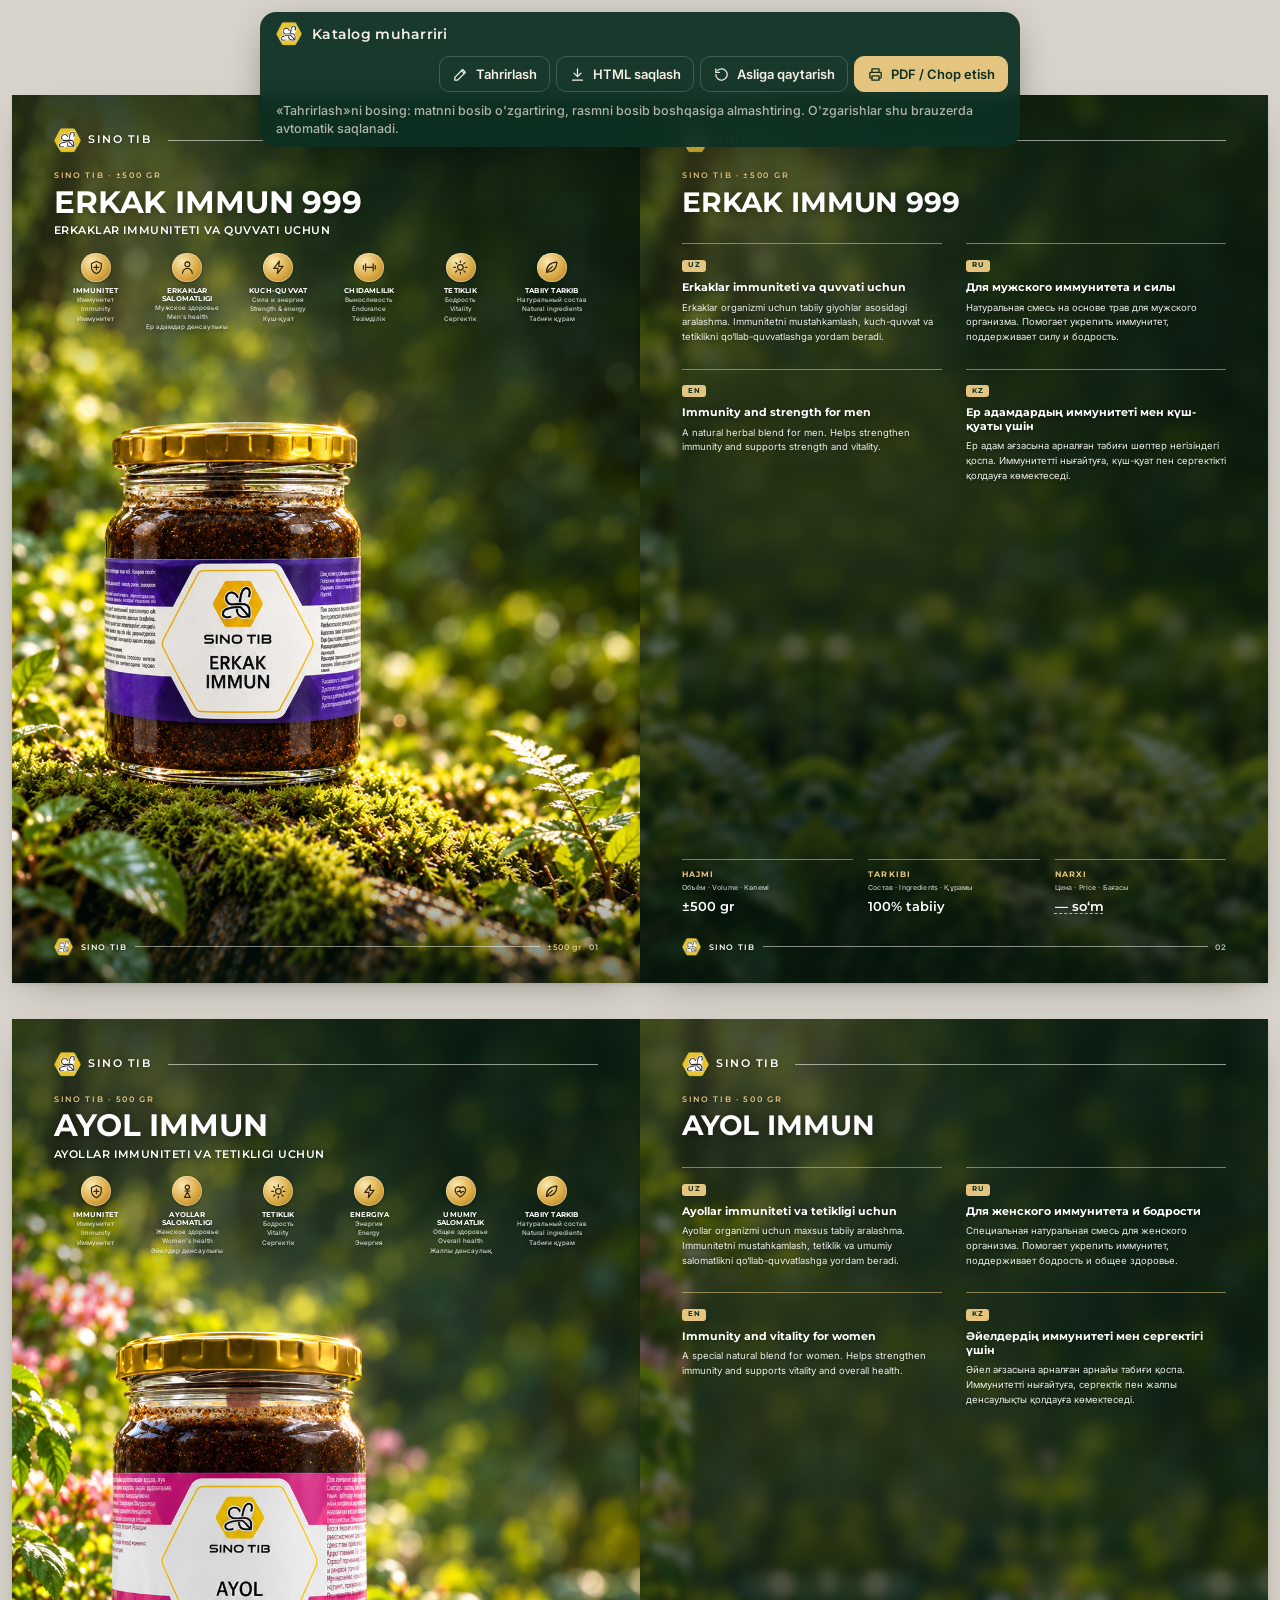
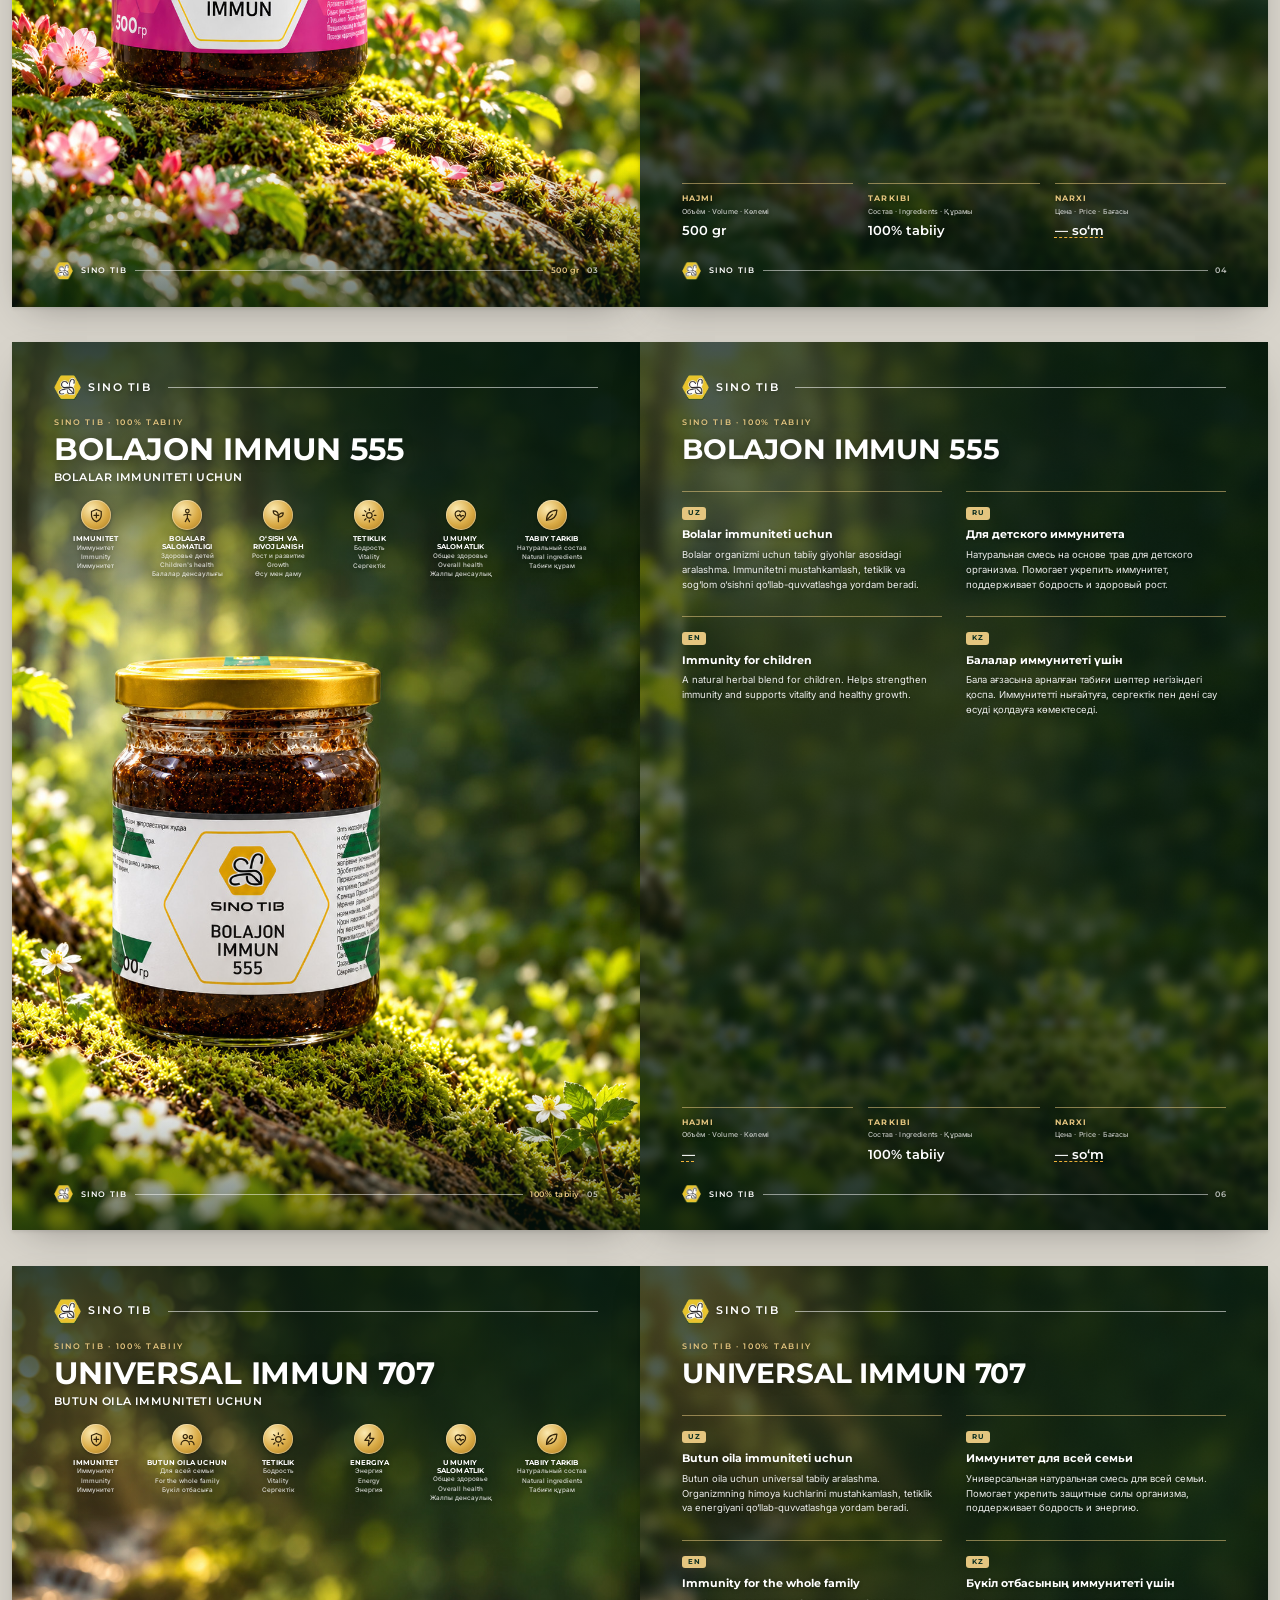
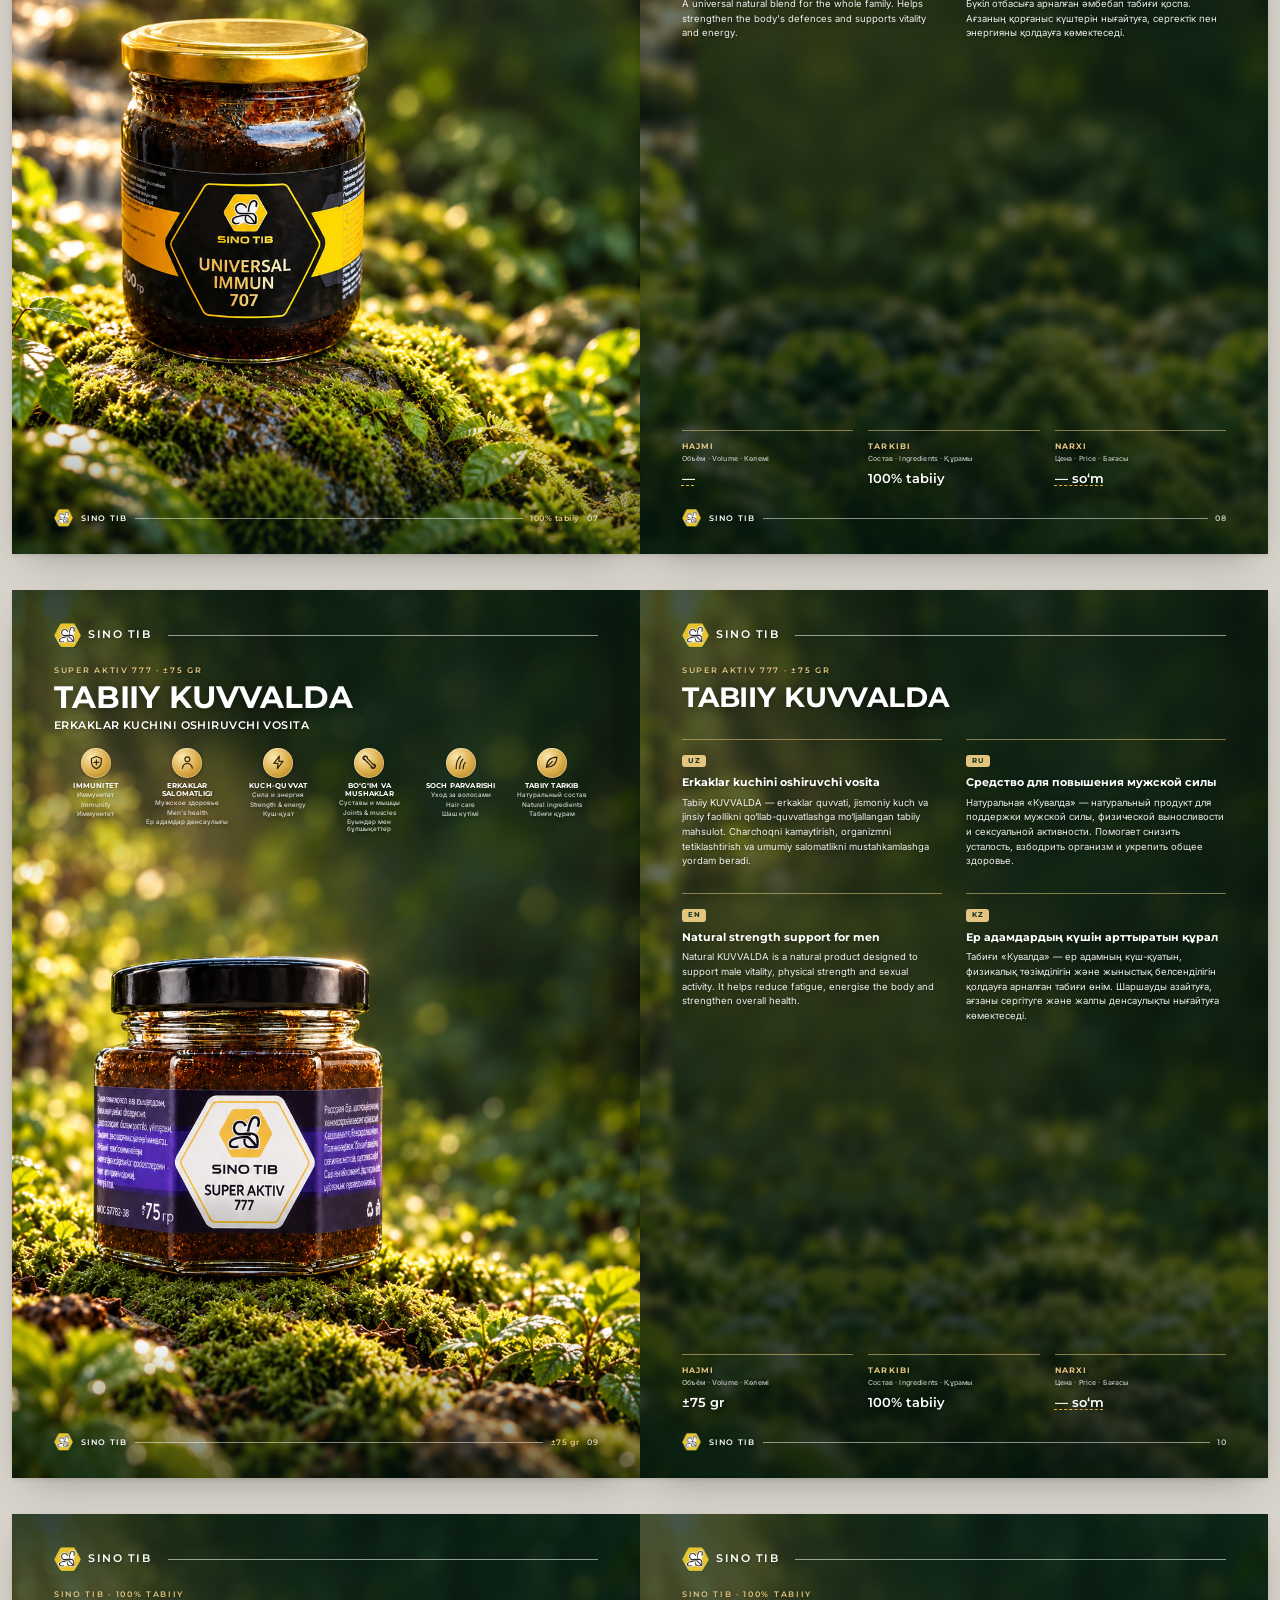
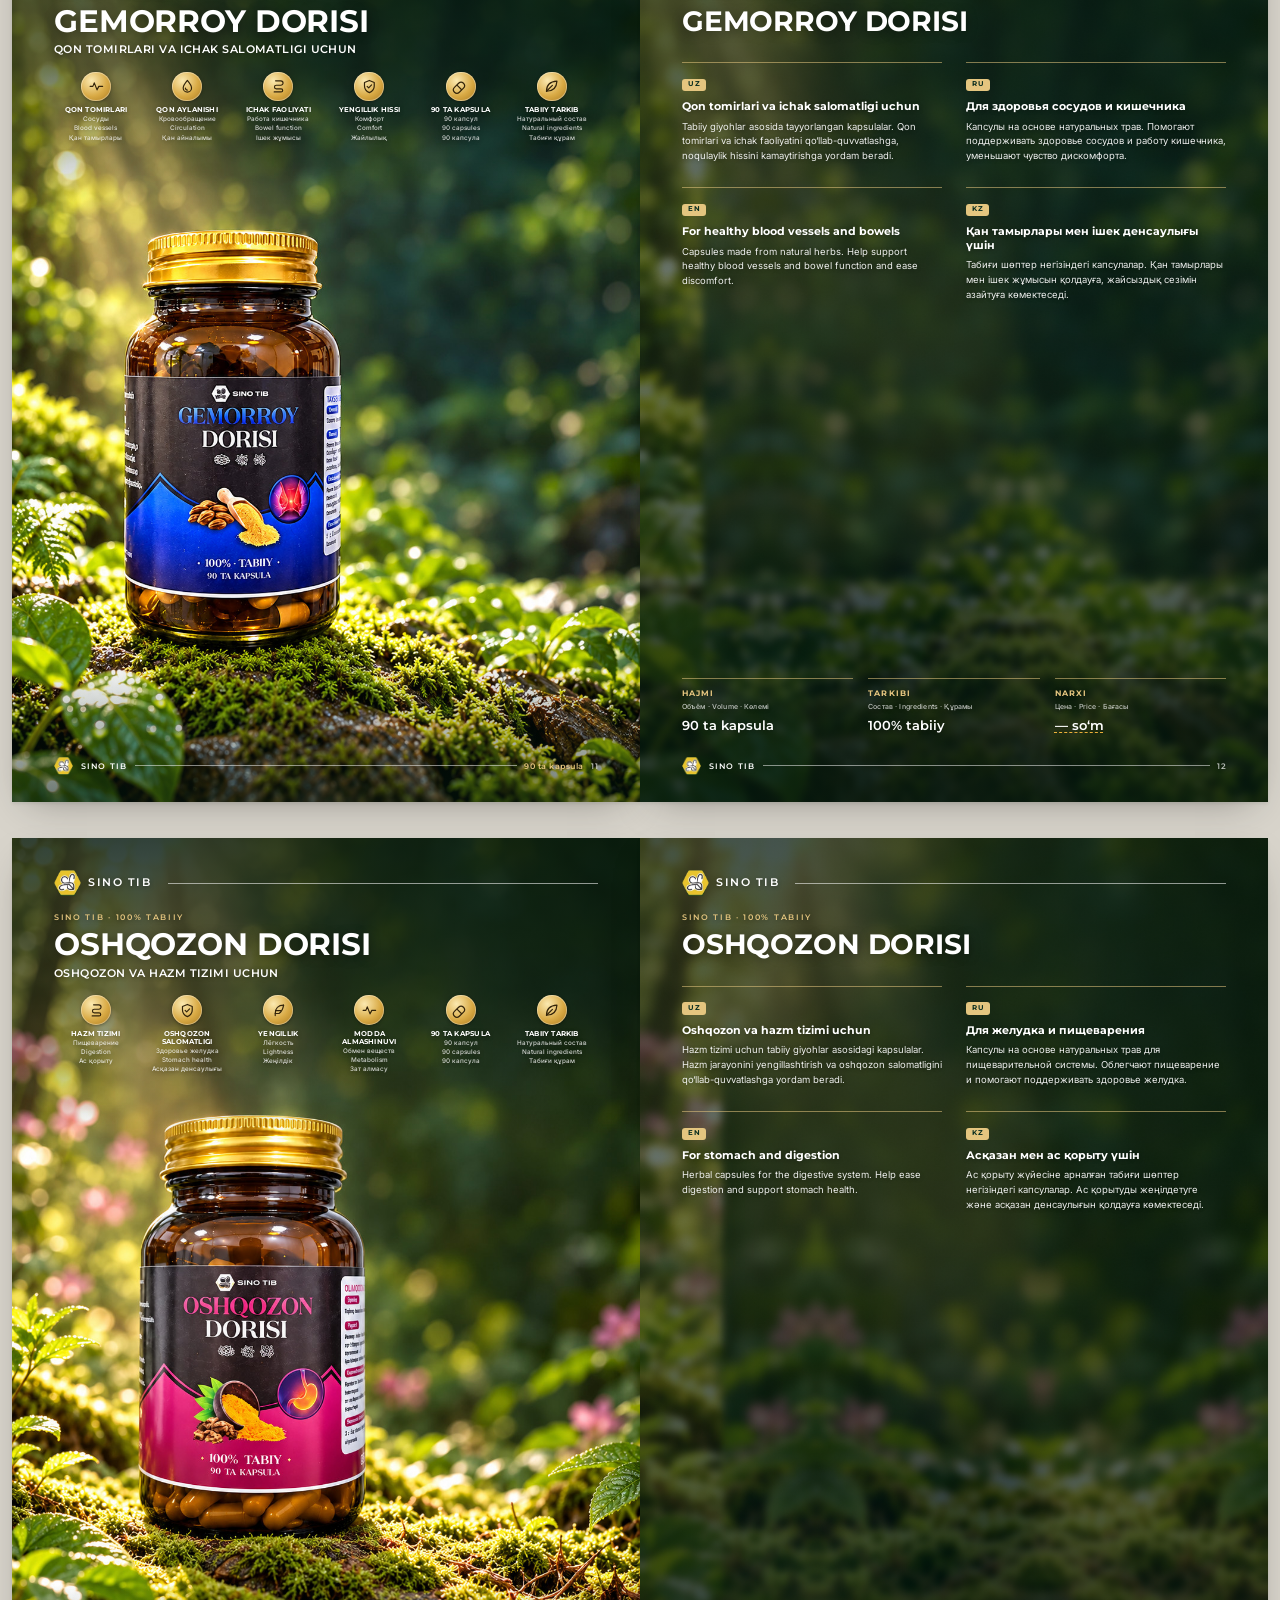
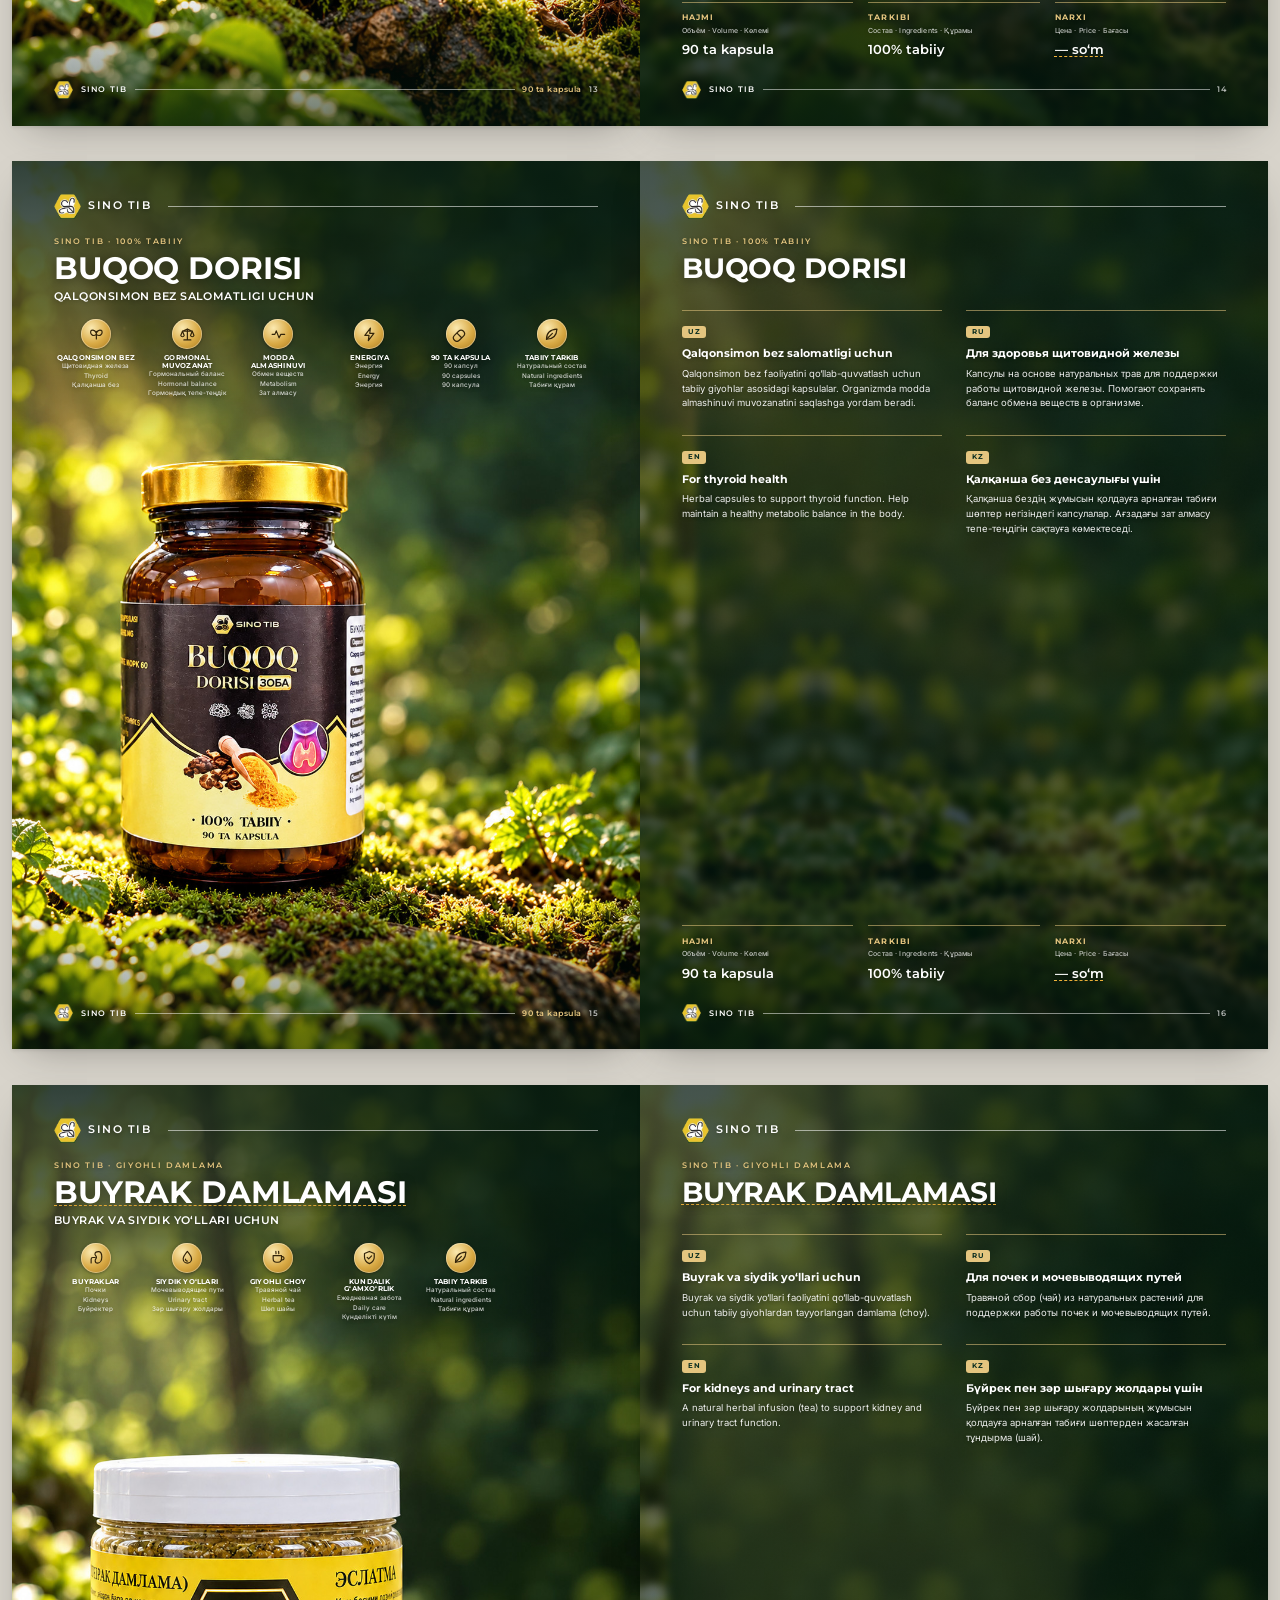
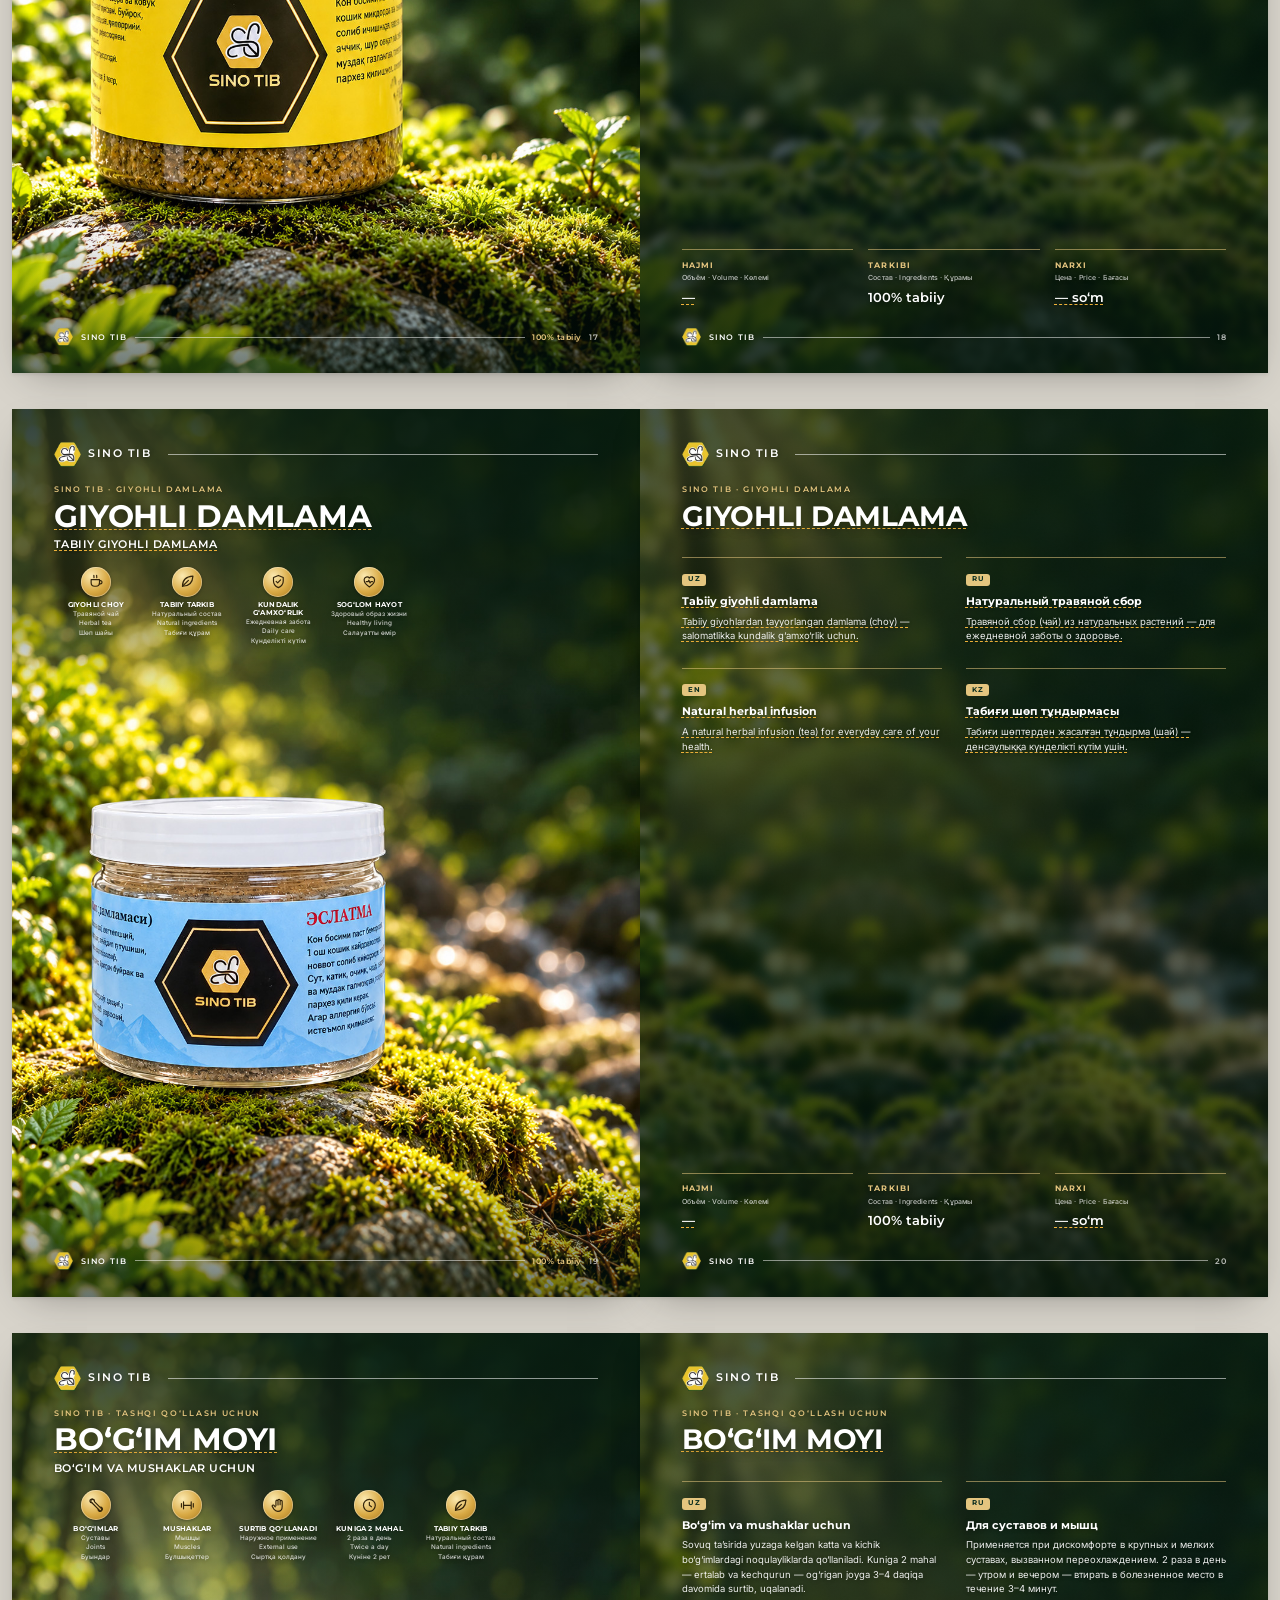
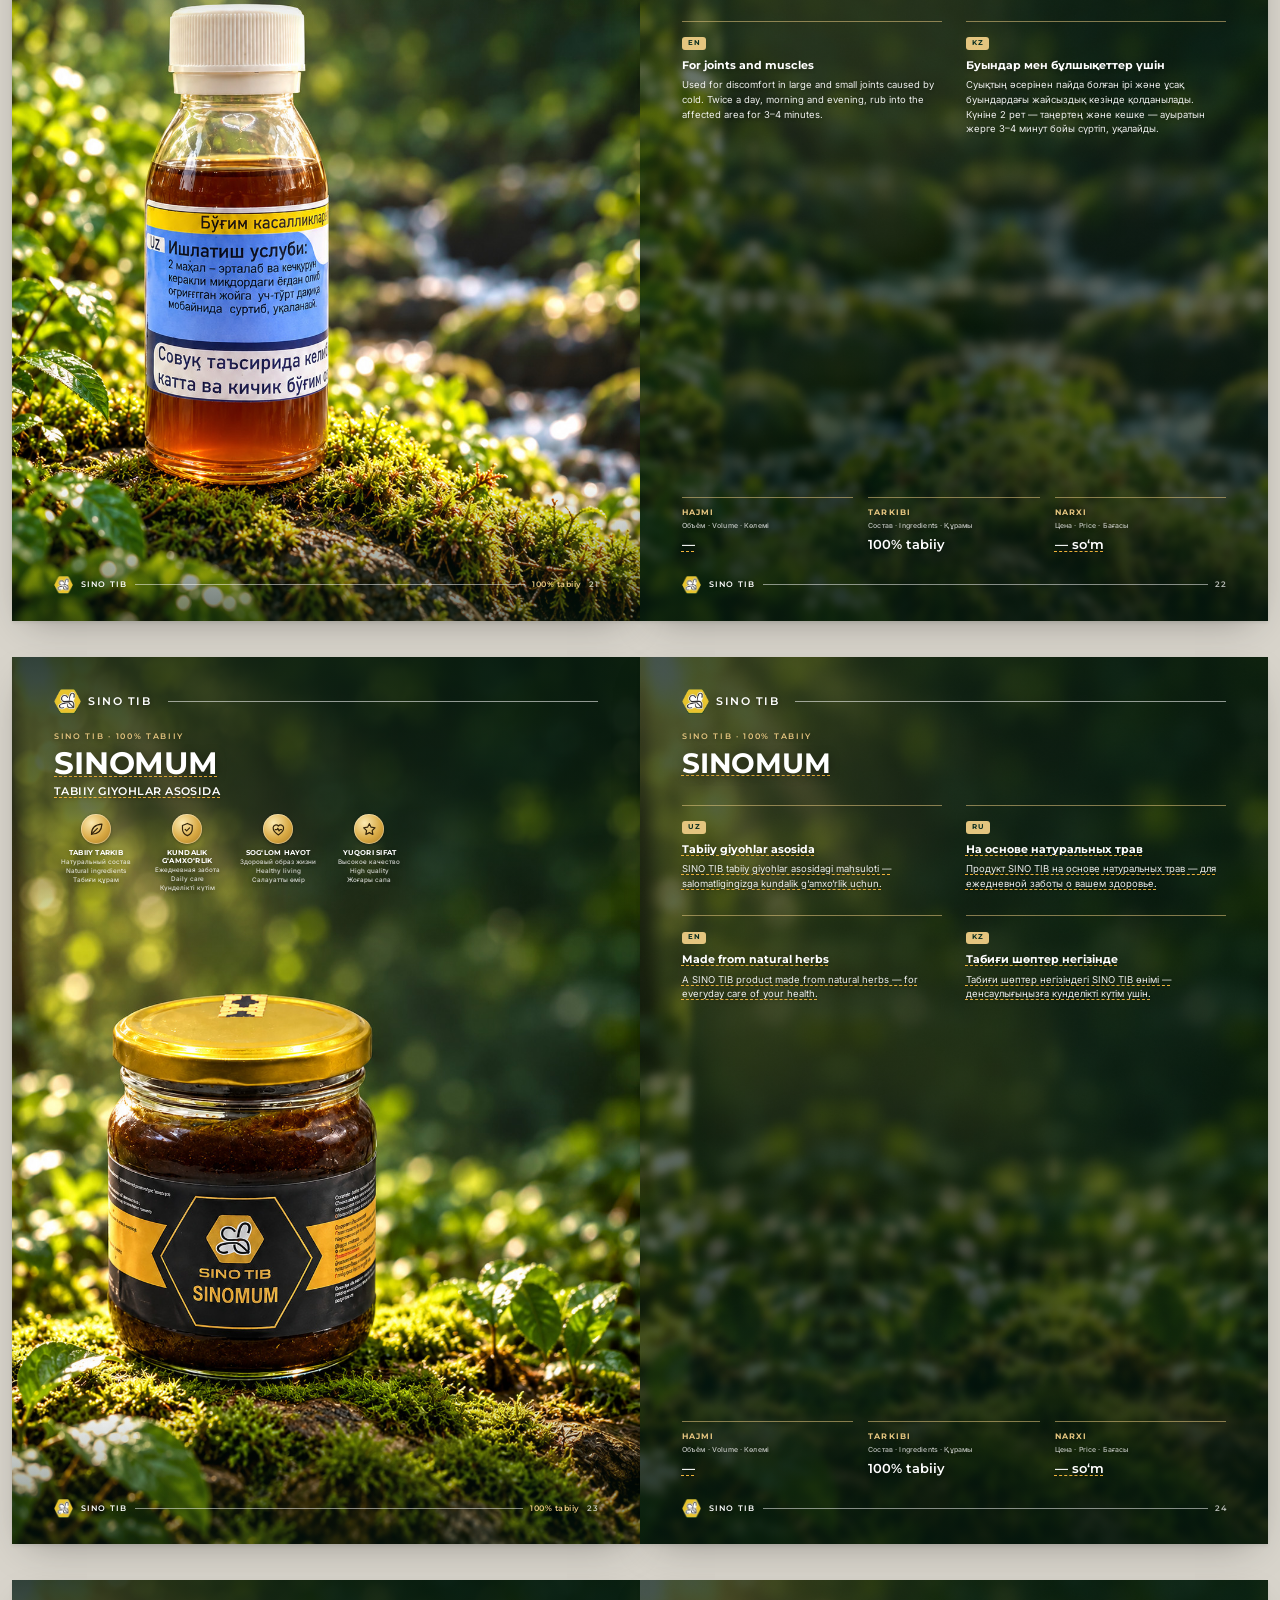
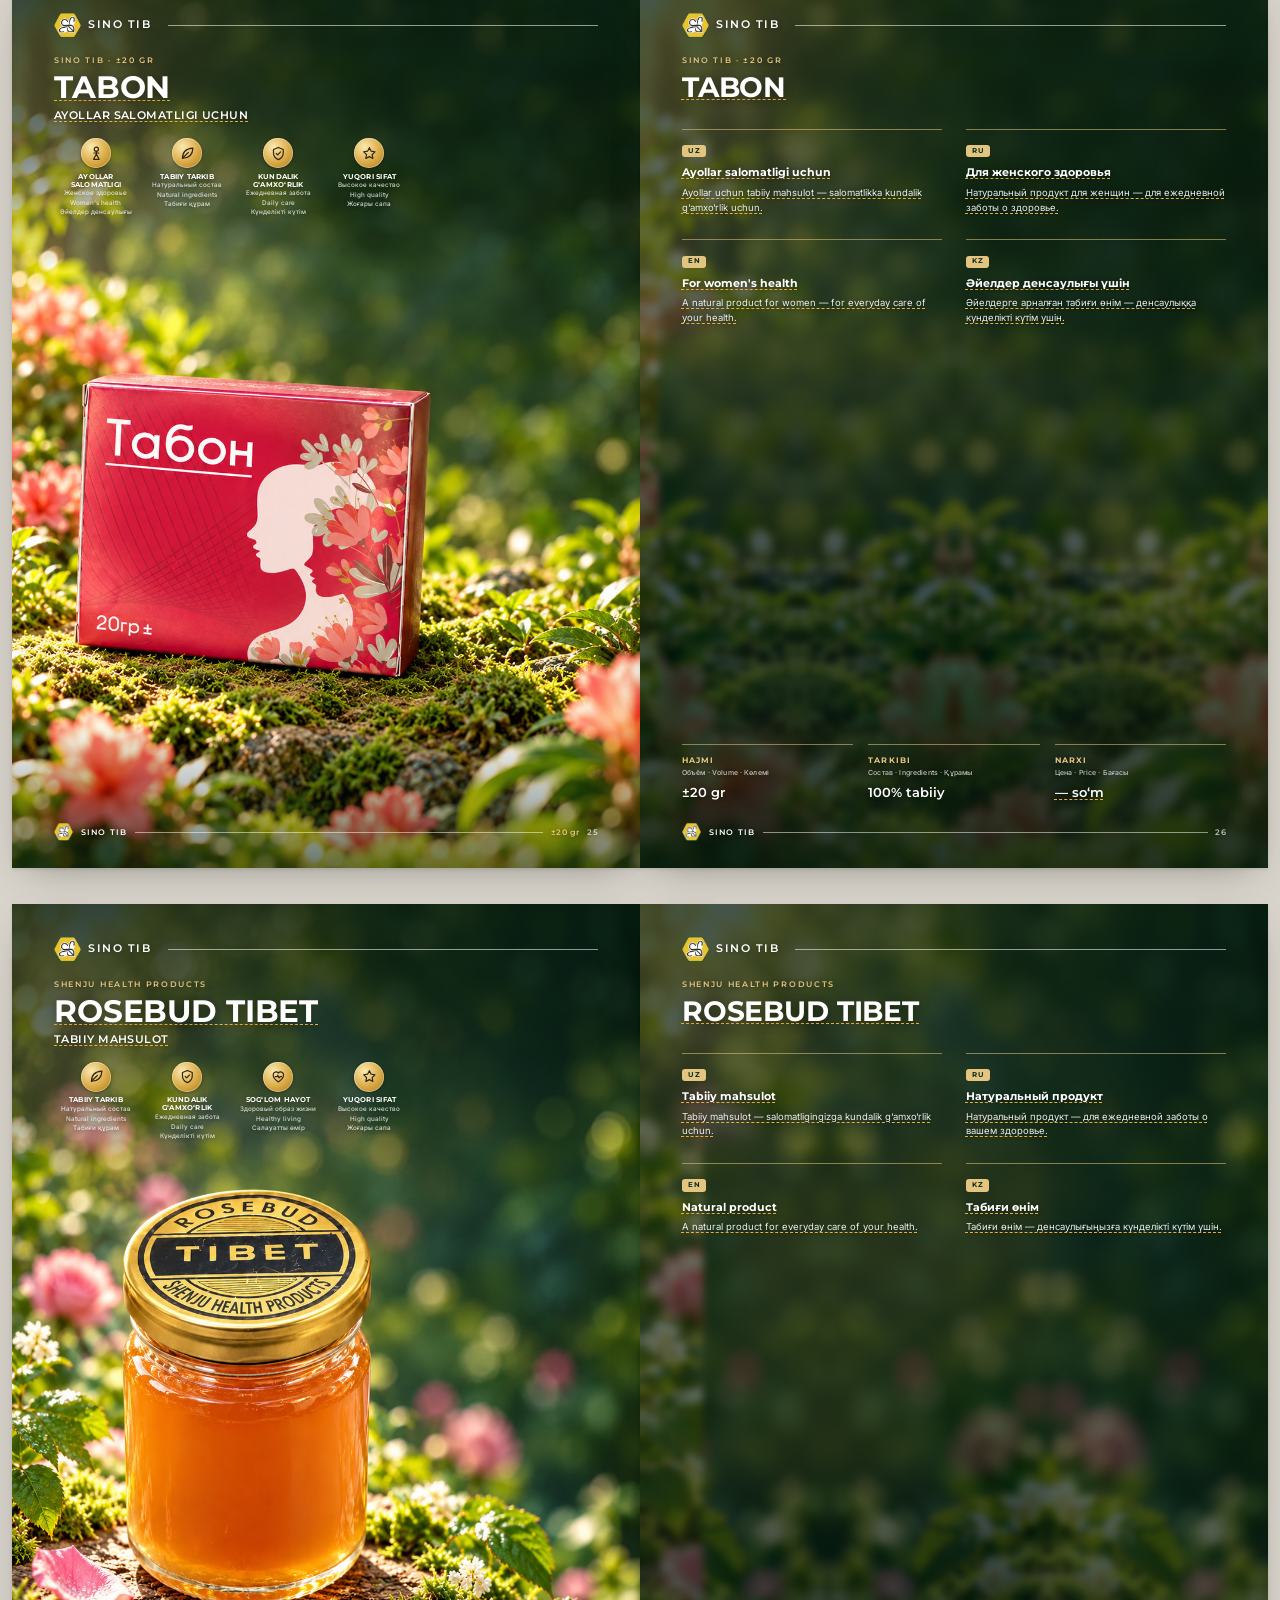
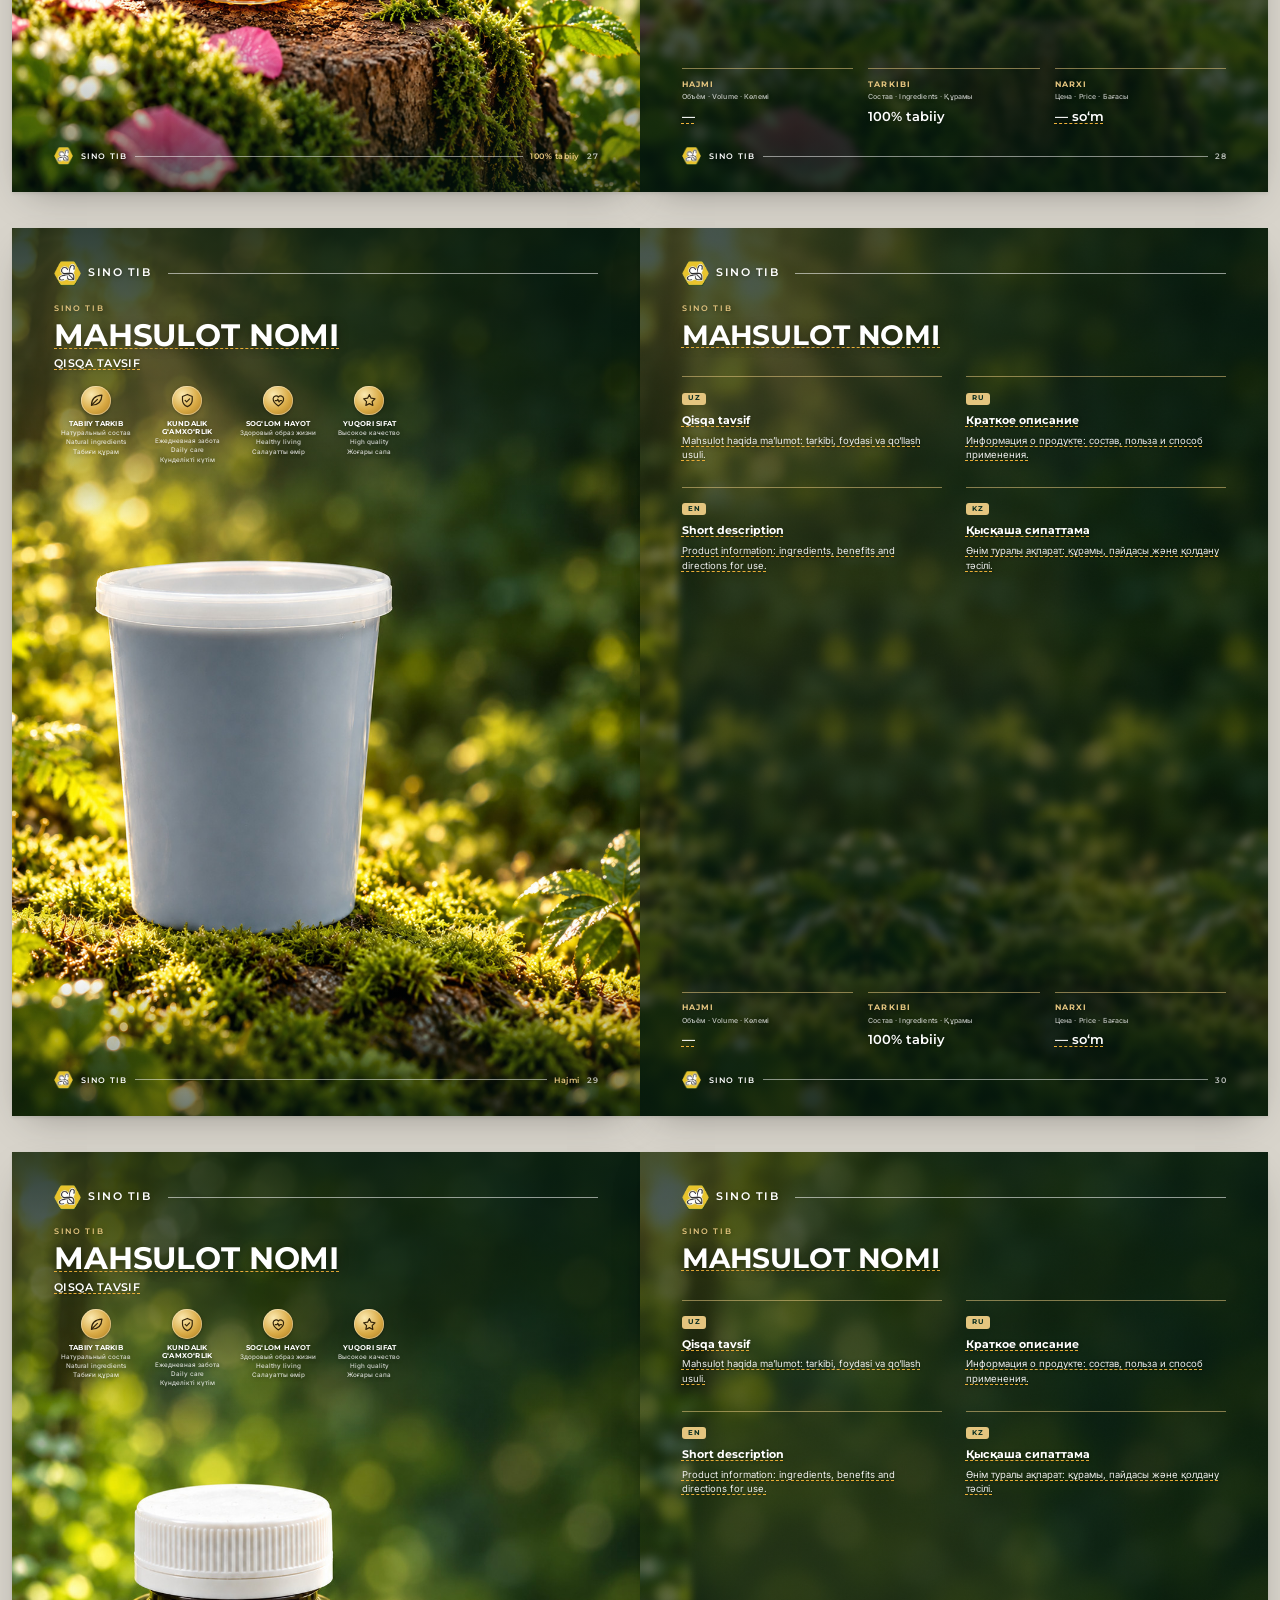
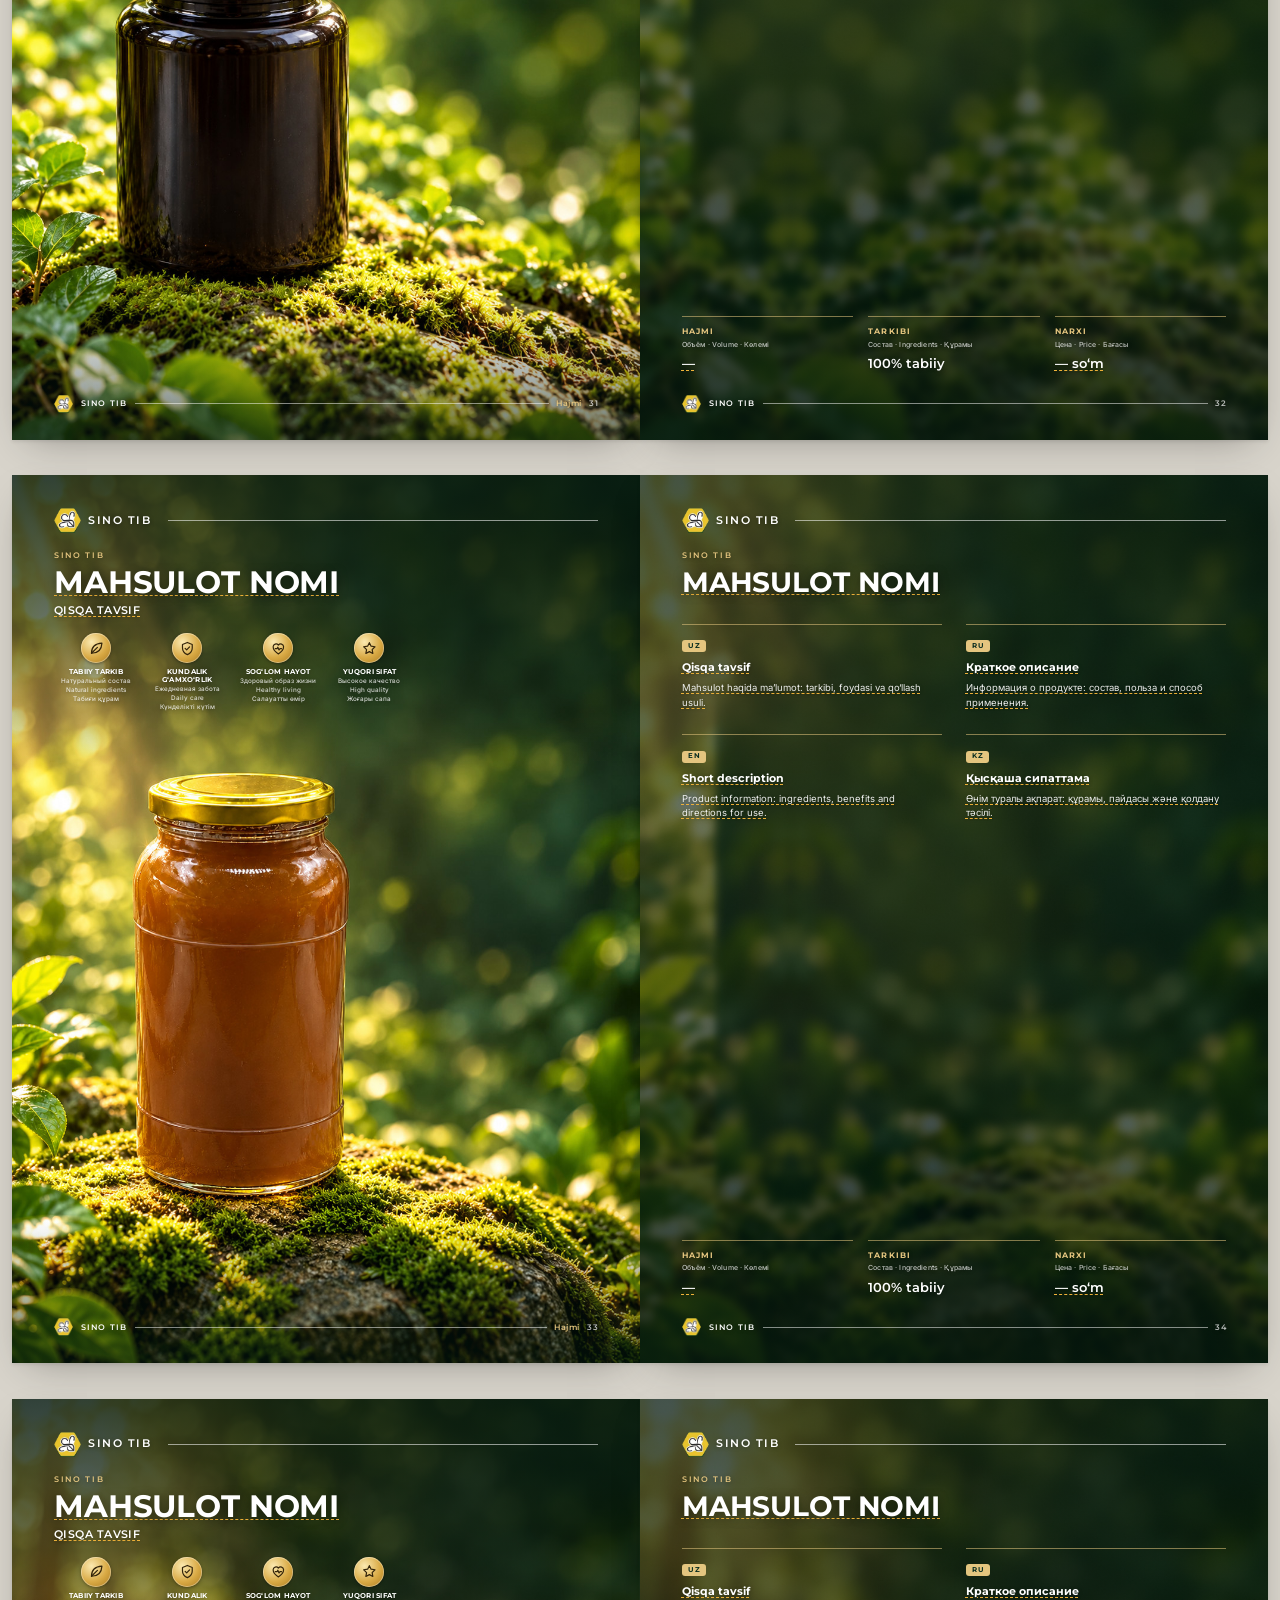
==== commit 78377940: "Katalog: rasm va 4 tildagi ma'lumot yonma-yon sahifalarda (UZ, RU, EN, KZ) Chap sahifa: asl rasm, us" ====
--- a/katalog-a4/index.html
+++ b/katalog-a4/index.html
@@ -79,7 +79,7 @@
 
 <main class="book" id="book">
 
-  <!-- ============ 1. ERKAK IMMUN 999 ============ -->
+  <!-- ============ 1–2. ERKAK IMMUN 999 ============ -->
   <section class="page pp">
     <img class="pp__bg" data-img src="img/mahsulot/erkak-immun.jpg" alt="Erkak Immun 999">
     <div class="pp__shade" aria-hidden="true"></div>
@@ -89,25 +89,42 @@
       <h2 class="pp__title">Erkak Immun 999</h2>
       <p class="pp__sub">Erkaklar immuniteti va quvvati uchun</p>
       <ul class="pp__icons">
-        <li><span class="medal"><svg class="ic"><use href="#i-shield"/></svg></span><b>Immunitet</b><small>Иммунитет</small><small>Immunity</small></li>
-        <li><span class="medal"><svg class="ic"><use href="#i-man"/></svg></span><b>Erkaklar salomatligi</b><small>Мужское здоровье</small><small>Men&#x27;s health</small></li>
-        <li><span class="medal"><svg class="ic"><use href="#i-bolt"/></svg></span><b>Kuch-quvvat</b><small>Сила и энергия</small><small>Strength &amp; energy</small></li>
-        <li><span class="medal"><svg class="ic"><use href="#i-dumbbell"/></svg></span><b>Chidamlilik</b><small>Выносливость</small><small>Endurance</small></li>
-        <li><span class="medal"><svg class="ic"><use href="#i-sun"/></svg></span><b>Tetiklik</b><small>Бодрость</small><small>Vitality</small></li>
-        <li><span class="medal"><svg class="ic"><use href="#i-leaf"/></svg></span><b>Tabiiy tarkib</b><small>Натуральный состав</small><small>Natural ingredients</small></li>
-      </ul>
-    </header>
-    <div class="pp__foot">
-      <div class="pp__langs">
-        <div class="lang"><span class="lang__tag">UZ</span><h4>Erkaklar immuniteti va quvvati uchun</h4><p>Erkaklar organizmi uchun tabiiy giyohlar asosidagi aralashma. Immunitetni mustahkamlash, kuch-quvvat va tetiklikni qo‘llab-quvvatlashga yordam beradi.</p></div>
-        <div class="lang"><span class="lang__tag">RU</span><h4>Для мужского иммунитета и силы</h4><p>Натуральная смесь на основе трав для мужского организма. Помогает укрепить иммунитет, поддерживает силу и бодрость.</p></div>
-        <div class="lang"><span class="lang__tag">EN</span><h4>Immunity and strength for men</h4><p>A natural herbal blend for men. Helps strengthen immunity and supports strength and vitality.</p></div>
-      </div>
+        <li><span class="medal"><svg class="ic"><use href="#i-shield"/></svg></span><b>Immunitet</b><small>Иммунитет</small><small>Immunity</small><small>Иммунитет</small></li>
+        <li><span class="medal"><svg class="ic"><use href="#i-man"/></svg></span><b>Erkaklar salomatligi</b><small>Мужское здоровье</small><small>Men&#x27;s health</small><small>Ер адамдар денсаулығы</small></li>
+        <li><span class="medal"><svg class="ic"><use href="#i-bolt"/></svg></span><b>Kuch-quvvat</b><small>Сила и энергия</small><small>Strength &amp; energy</small><small>Күш-қуат</small></li>
+        <li><span class="medal"><svg class="ic"><use href="#i-dumbbell"/></svg></span><b>Chidamlilik</b><small>Выносливость</small><small>Endurance</small><small>Төзімділік</small></li>
+        <li><span class="medal"><svg class="ic"><use href="#i-sun"/></svg></span><b>Tetiklik</b><small>Бодрость</small><small>Vitality</small><small>Сергектік</small></li>
+        <li><span class="medal"><svg class="ic"><use href="#i-leaf"/></svg></span><b>Tabiiy tarkib</b><small>Натуральный состав</small><small>Natural ingredients</small><small>Табиғи құрам</small></li>
+      </ul>
+    </header>
+    <div class="pp__foot">
       <div class="pp__bar"><img src="img/logo.png" alt=""><span>SINO TIB</span><i></i><span class="pp__spec e">±500 gr</span><span class="pp__n">01</span></div>
     </div>
   </section>
 
-  <!-- ============ 2. AYOL IMMUN ============ -->
+  <section class="page inf">
+    <img class="inf__bg" data-img src="img/fon/erkak-immun.jpg" alt="">
+    <div class="inf__shade" aria-hidden="true"></div>
+    <div class="inf__body">
+      <div class="pp__brand"><img src="img/logo.png" alt=""><span>SINO TIB</span></div>
+      <p class="pp__eyebrow">SINO TIB · ±500 gr</p>
+      <h2 class="inf__title">Erkak Immun 999</h2>
+      <div class="inf__langs">
+        <div class="inf__lang" lang="uz"><span class="lang__tag">UZ</span><h4>Erkaklar immuniteti va quvvati uchun</h4><p>Erkaklar organizmi uchun tabiiy giyohlar asosidagi aralashma. Immunitetni mustahkamlash, kuch-quvvat va tetiklikni qo‘llab-quvvatlashga yordam beradi.</p></div>
+        <div class="inf__lang" lang="ru"><span class="lang__tag">RU</span><h4>Для мужского иммунитета и силы</h4><p>Натуральная смесь на основе трав для мужского организма. Помогает укрепить иммунитет, поддерживает силу и бодрость.</p></div>
+        <div class="inf__lang" lang="en"><span class="lang__tag">EN</span><h4>Immunity and strength for men</h4><p>A natural herbal blend for men. Helps strengthen immunity and supports strength and vitality.</p></div>
+        <div class="inf__lang" lang="kk"><span class="lang__tag">KZ</span><h4>Ер адамдардың иммунитеті мен күш-қуаты үшін</h4><p>Ер адам ағзасына арналған табиғи шөптер негізіндегі қоспа. Иммунитетті нығайтуға, күш-қуат пен сергектікті қолдауға көмектеседі.</p></div>
+      </div>
+      <dl class="inf__specs">
+        <div><dt>Hajmi<small>Объём · Volume · Көлемі</small></dt><dd>±500 gr</dd></div>
+        <div><dt>Tarkibi<small>Состав · Ingredients · Құрамы</small></dt><dd>100% tabiiy</dd></div>
+        <div><dt>Narxi<small>Цена · Price · Бағасы</small></dt><dd class="ph">— so‘m</dd></div>
+      </dl>
+      <div class="pp__bar"><img src="img/logo.png" alt=""><span>SINO TIB</span><i></i><span class="pp__n">02</span></div>
+    </div>
+  </section>
+
+  <!-- ============ 3–4. AYOL IMMUN ============ -->
   <section class="page pp">
     <img class="pp__bg" data-img src="img/mahsulot/ayol-immun.jpg" alt="Ayol Immun">
     <div class="pp__shade" aria-hidden="true"></div>
@@ -117,25 +134,42 @@
       <h2 class="pp__title">Ayol Immun</h2>
       <p class="pp__sub">Ayollar immuniteti va tetikligi uchun</p>
       <ul class="pp__icons">
-        <li><span class="medal"><svg class="ic"><use href="#i-shield"/></svg></span><b>Immunitet</b><small>Иммунитет</small><small>Immunity</small></li>
-        <li><span class="medal"><svg class="ic"><use href="#i-woman"/></svg></span><b>Ayollar salomatligi</b><small>Женское здоровье</small><small>Women&#x27;s health</small></li>
-        <li><span class="medal"><svg class="ic"><use href="#i-sun"/></svg></span><b>Tetiklik</b><small>Бодрость</small><small>Vitality</small></li>
-        <li><span class="medal"><svg class="ic"><use href="#i-bolt"/></svg></span><b>Energiya</b><small>Энергия</small><small>Energy</small></li>
-        <li><span class="medal"><svg class="ic"><use href="#i-heart"/></svg></span><b>Umumiy salomatlik</b><small>Общее здоровье</small><small>Overall health</small></li>
-        <li><span class="medal"><svg class="ic"><use href="#i-leaf"/></svg></span><b>Tabiiy tarkib</b><small>Натуральный состав</small><small>Natural ingredients</small></li>
-      </ul>
-    </header>
-    <div class="pp__foot">
-      <div class="pp__langs">
-        <div class="lang"><span class="lang__tag">UZ</span><h4>Ayollar immuniteti va tetikligi uchun</h4><p>Ayollar organizmi uchun maxsus tabiiy aralashma. Immunitetni mustahkamlash, tetiklik va umumiy salomatlikni qo‘llab-quvvatlashga yordam beradi.</p></div>
-        <div class="lang"><span class="lang__tag">RU</span><h4>Для женского иммунитета и бодрости</h4><p>Специальная натуральная смесь для женского организма. Помогает укрепить иммунитет, поддерживает бодрость и общее здоровье.</p></div>
-        <div class="lang"><span class="lang__tag">EN</span><h4>Immunity and vitality for women</h4><p>A special natural blend for women. Helps strengthen immunity and supports vitality and overall health.</p></div>
-      </div>
-      <div class="pp__bar"><img src="img/logo.png" alt=""><span>SINO TIB</span><i></i><span class="pp__spec e">500 gr</span><span class="pp__n">02</span></div>
-    </div>
-  </section>
-
-  <!-- ============ 3. BOLAJON IMMUN 555 ============ -->
+        <li><span class="medal"><svg class="ic"><use href="#i-shield"/></svg></span><b>Immunitet</b><small>Иммунитет</small><small>Immunity</small><small>Иммунитет</small></li>
+        <li><span class="medal"><svg class="ic"><use href="#i-woman"/></svg></span><b>Ayollar salomatligi</b><small>Женское здоровье</small><small>Women&#x27;s health</small><small>Әйелдер денсаулығы</small></li>
+        <li><span class="medal"><svg class="ic"><use href="#i-sun"/></svg></span><b>Tetiklik</b><small>Бодрость</small><small>Vitality</small><small>Сергектік</small></li>
+        <li><span class="medal"><svg class="ic"><use href="#i-bolt"/></svg></span><b>Energiya</b><small>Энергия</small><small>Energy</small><small>Энергия</small></li>
+        <li><span class="medal"><svg class="ic"><use href="#i-heart"/></svg></span><b>Umumiy salomatlik</b><small>Общее здоровье</small><small>Overall health</small><small>Жалпы денсаулық</small></li>
+        <li><span class="medal"><svg class="ic"><use href="#i-leaf"/></svg></span><b>Tabiiy tarkib</b><small>Натуральный состав</small><small>Natural ingredients</small><small>Табиғи құрам</small></li>
+      </ul>
+    </header>
+    <div class="pp__foot">
+      <div class="pp__bar"><img src="img/logo.png" alt=""><span>SINO TIB</span><i></i><span class="pp__spec e">500 gr</span><span class="pp__n">03</span></div>
+    </div>
+  </section>
+
+  <section class="page inf">
+    <img class="inf__bg" data-img src="img/fon/ayol-immun.jpg" alt="">
+    <div class="inf__shade" aria-hidden="true"></div>
+    <div class="inf__body">
+      <div class="pp__brand"><img src="img/logo.png" alt=""><span>SINO TIB</span></div>
+      <p class="pp__eyebrow">SINO TIB · 500 gr</p>
+      <h2 class="inf__title">Ayol Immun</h2>
+      <div class="inf__langs">
+        <div class="inf__lang" lang="uz"><span class="lang__tag">UZ</span><h4>Ayollar immuniteti va tetikligi uchun</h4><p>Ayollar organizmi uchun maxsus tabiiy aralashma. Immunitetni mustahkamlash, tetiklik va umumiy salomatlikni qo‘llab-quvvatlashga yordam beradi.</p></div>
+        <div class="inf__lang" lang="ru"><span class="lang__tag">RU</span><h4>Для женского иммунитета и бодрости</h4><p>Специальная натуральная смесь для женского организма. Помогает укрепить иммунитет, поддерживает бодрость и общее здоровье.</p></div>
+        <div class="inf__lang" lang="en"><span class="lang__tag">EN</span><h4>Immunity and vitality for women</h4><p>A special natural blend for women. Helps strengthen immunity and supports vitality and overall health.</p></div>
+        <div class="inf__lang" lang="kk"><span class="lang__tag">KZ</span><h4>Әйелдердің иммунитеті мен сергектігі үшін</h4><p>Әйел ағзасына арналған арнайы табиғи қоспа. Иммунитетті нығайтуға, сергектік пен жалпы денсаулықты қолдауға көмектеседі.</p></div>
+      </div>
+      <dl class="inf__specs">
+        <div><dt>Hajmi<small>Объём · Volume · Көлемі</small></dt><dd>500 gr</dd></div>
+        <div><dt>Tarkibi<small>Состав · Ingredients · Құрамы</small></dt><dd>100% tabiiy</dd></div>
+        <div><dt>Narxi<small>Цена · Price · Бағасы</small></dt><dd class="ph">— so‘m</dd></div>
+      </dl>
+      <div class="pp__bar"><img src="img/logo.png" alt=""><span>SINO TIB</span><i></i><span class="pp__n">04</span></div>
+    </div>
+  </section>
+
+  <!-- ============ 5–6. BOLAJON IMMUN 555 ============ -->
   <section class="page pp">
     <img class="pp__bg" data-img src="img/mahsulot/bolajon-immun-555.jpg" alt="Bolajon Immun 555">
     <div class="pp__shade" aria-hidden="true"></div>
@@ -145,25 +179,42 @@
       <h2 class="pp__title">Bolajon Immun 555</h2>
       <p class="pp__sub">Bolalar immuniteti uchun</p>
       <ul class="pp__icons">
-        <li><span class="medal"><svg class="ic"><use href="#i-shield"/></svg></span><b>Immunitet</b><small>Иммунитет</small><small>Immunity</small></li>
-        <li><span class="medal"><svg class="ic"><use href="#i-child"/></svg></span><b>Bolalar salomatligi</b><small>Здоровье детей</small><small>Children&#x27;s health</small></li>
-        <li><span class="medal"><svg class="ic"><use href="#i-sprout"/></svg></span><b>O‘sish va rivojlanish</b><small>Рост и развитие</small><small>Growth</small></li>
-        <li><span class="medal"><svg class="ic"><use href="#i-sun"/></svg></span><b>Tetiklik</b><small>Бодрость</small><small>Vitality</small></li>
-        <li><span class="medal"><svg class="ic"><use href="#i-heart"/></svg></span><b>Umumiy salomatlik</b><small>Общее здоровье</small><small>Overall health</small></li>
-        <li><span class="medal"><svg class="ic"><use href="#i-leaf"/></svg></span><b>Tabiiy tarkib</b><small>Натуральный состав</small><small>Natural ingredients</small></li>
-      </ul>
-    </header>
-    <div class="pp__foot">
-      <div class="pp__langs">
-        <div class="lang"><span class="lang__tag">UZ</span><h4>Bolalar immuniteti uchun</h4><p>Bolalar organizmi uchun tabiiy giyohlar asosidagi aralashma. Immunitetni mustahkamlash, tetiklik va sog‘lom o‘sishni qo‘llab-quvvatlashga yordam beradi.</p></div>
-        <div class="lang"><span class="lang__tag">RU</span><h4>Для детского иммунитета</h4><p>Натуральная смесь на основе трав для детского организма. Помогает укрепить иммунитет, поддерживает бодрость и здоровый рост.</p></div>
-        <div class="lang"><span class="lang__tag">EN</span><h4>Immunity for children</h4><p>A natural herbal blend for children. Helps strengthen immunity and supports vitality and healthy growth.</p></div>
-      </div>
-      <div class="pp__bar"><img src="img/logo.png" alt=""><span>SINO TIB</span><i></i><span class="pp__spec e">100% tabiiy</span><span class="pp__n">03</span></div>
-    </div>
-  </section>
-
-  <!-- ============ 4. UNIVERSAL IMMUN 707 ============ -->
+        <li><span class="medal"><svg class="ic"><use href="#i-shield"/></svg></span><b>Immunitet</b><small>Иммунитет</small><small>Immunity</small><small>Иммунитет</small></li>
+        <li><span class="medal"><svg class="ic"><use href="#i-child"/></svg></span><b>Bolalar salomatligi</b><small>Здоровье детей</small><small>Children&#x27;s health</small><small>Балалар денсаулығы</small></li>
+        <li><span class="medal"><svg class="ic"><use href="#i-sprout"/></svg></span><b>O‘sish va rivojlanish</b><small>Рост и развитие</small><small>Growth</small><small>Өсу мен даму</small></li>
+        <li><span class="medal"><svg class="ic"><use href="#i-sun"/></svg></span><b>Tetiklik</b><small>Бодрость</small><small>Vitality</small><small>Сергектік</small></li>
+        <li><span class="medal"><svg class="ic"><use href="#i-heart"/></svg></span><b>Umumiy salomatlik</b><small>Общее здоровье</small><small>Overall health</small><small>Жалпы денсаулық</small></li>
+        <li><span class="medal"><svg class="ic"><use href="#i-leaf"/></svg></span><b>Tabiiy tarkib</b><small>Натуральный состав</small><small>Natural ingredients</small><small>Табиғи құрам</small></li>
+      </ul>
+    </header>
+    <div class="pp__foot">
+      <div class="pp__bar"><img src="img/logo.png" alt=""><span>SINO TIB</span><i></i><span class="pp__spec e">100% tabiiy</span><span class="pp__n">05</span></div>
+    </div>
+  </section>
+
+  <section class="page inf">
+    <img class="inf__bg" data-img src="img/fon/bolajon-immun-555.jpg" alt="">
+    <div class="inf__shade" aria-hidden="true"></div>
+    <div class="inf__body">
+      <div class="pp__brand"><img src="img/logo.png" alt=""><span>SINO TIB</span></div>
+      <p class="pp__eyebrow">SINO TIB · 100% tabiiy</p>
+      <h2 class="inf__title">Bolajon Immun 555</h2>
+      <div class="inf__langs">
+        <div class="inf__lang" lang="uz"><span class="lang__tag">UZ</span><h4>Bolalar immuniteti uchun</h4><p>Bolalar organizmi uchun tabiiy giyohlar asosidagi aralashma. Immunitetni mustahkamlash, tetiklik va sog‘lom o‘sishni qo‘llab-quvvatlashga yordam beradi.</p></div>
+        <div class="inf__lang" lang="ru"><span class="lang__tag">RU</span><h4>Для детского иммунитета</h4><p>Натуральная смесь на основе трав для детского организма. Помогает укрепить иммунитет, поддерживает бодрость и здоровый рост.</p></div>
+        <div class="inf__lang" lang="en"><span class="lang__tag">EN</span><h4>Immunity for children</h4><p>A natural herbal blend for children. Helps strengthen immunity and supports vitality and healthy growth.</p></div>
+        <div class="inf__lang" lang="kk"><span class="lang__tag">KZ</span><h4>Балалар иммунитеті үшін</h4><p>Бала ағзасына арналған табиғи шөптер негізіндегі қоспа. Иммунитетті нығайтуға, сергектік пен дені сау өсуді қолдауға көмектеседі.</p></div>
+      </div>
+      <dl class="inf__specs">
+        <div><dt>Hajmi<small>Объём · Volume · Көлемі</small></dt><dd class="ph">—</dd></div>
+        <div><dt>Tarkibi<small>Состав · Ingredients · Құрамы</small></dt><dd>100% tabiiy</dd></div>
+        <div><dt>Narxi<small>Цена · Price · Бағасы</small></dt><dd class="ph">— so‘m</dd></div>
+      </dl>
+      <div class="pp__bar"><img src="img/logo.png" alt=""><span>SINO TIB</span><i></i><span class="pp__n">06</span></div>
+    </div>
+  </section>
+
+  <!-- ============ 7–8. UNIVERSAL IMMUN 707 ============ -->
   <section class="page pp">
     <img class="pp__bg" data-img src="img/mahsulot/universal-immun-707.jpg" alt="Universal Immun 707">
     <div class="pp__shade" aria-hidden="true"></div>
@@ -173,25 +224,42 @@
       <h2 class="pp__title">Universal Immun 707</h2>
       <p class="pp__sub">Butun oila immuniteti uchun</p>
       <ul class="pp__icons">
-        <li><span class="medal"><svg class="ic"><use href="#i-shield"/></svg></span><b>Immunitet</b><small>Иммунитет</small><small>Immunity</small></li>
-        <li><span class="medal"><svg class="ic"><use href="#i-people"/></svg></span><b>Butun oila uchun</b><small>Для всей семьи</small><small>For the whole family</small></li>
-        <li><span class="medal"><svg class="ic"><use href="#i-sun"/></svg></span><b>Tetiklik</b><small>Бодрость</small><small>Vitality</small></li>
-        <li><span class="medal"><svg class="ic"><use href="#i-bolt"/></svg></span><b>Energiya</b><small>Энергия</small><small>Energy</small></li>
-        <li><span class="medal"><svg class="ic"><use href="#i-heart"/></svg></span><b>Umumiy salomatlik</b><small>Общее здоровье</small><small>Overall health</small></li>
-        <li><span class="medal"><svg class="ic"><use href="#i-leaf"/></svg></span><b>Tabiiy tarkib</b><small>Натуральный состав</small><small>Natural ingredients</small></li>
-      </ul>
-    </header>
-    <div class="pp__foot">
-      <div class="pp__langs">
-        <div class="lang"><span class="lang__tag">UZ</span><h4>Butun oila immuniteti uchun</h4><p>Butun oila uchun universal tabiiy aralashma. Organizmning himoya kuchlarini mustahkamlash, tetiklik va energiyani qo‘llab-quvvatlashga yordam beradi.</p></div>
-        <div class="lang"><span class="lang__tag">RU</span><h4>Иммунитет для всей семьи</h4><p>Универсальная натуральная смесь для всей семьи. Помогает укрепить защитные силы организма, поддерживает бодрость и энергию.</p></div>
-        <div class="lang"><span class="lang__tag">EN</span><h4>Immunity for the whole family</h4><p>A universal natural blend for the whole family. Helps strengthen the body&#x27;s defences and supports vitality and energy.</p></div>
-      </div>
-      <div class="pp__bar"><img src="img/logo.png" alt=""><span>SINO TIB</span><i></i><span class="pp__spec e">100% tabiiy</span><span class="pp__n">04</span></div>
-    </div>
-  </section>
-
-  <!-- ============ 5. TABIIY KUVVALDA ============ -->
+        <li><span class="medal"><svg class="ic"><use href="#i-shield"/></svg></span><b>Immunitet</b><small>Иммунитет</small><small>Immunity</small><small>Иммунитет</small></li>
+        <li><span class="medal"><svg class="ic"><use href="#i-people"/></svg></span><b>Butun oila uchun</b><small>Для всей семьи</small><small>For the whole family</small><small>Бүкіл отбасыға</small></li>
+        <li><span class="medal"><svg class="ic"><use href="#i-sun"/></svg></span><b>Tetiklik</b><small>Бодрость</small><small>Vitality</small><small>Сергектік</small></li>
+        <li><span class="medal"><svg class="ic"><use href="#i-bolt"/></svg></span><b>Energiya</b><small>Энергия</small><small>Energy</small><small>Энергия</small></li>
+        <li><span class="medal"><svg class="ic"><use href="#i-heart"/></svg></span><b>Umumiy salomatlik</b><small>Общее здоровье</small><small>Overall health</small><small>Жалпы денсаулық</small></li>
+        <li><span class="medal"><svg class="ic"><use href="#i-leaf"/></svg></span><b>Tabiiy tarkib</b><small>Натуральный состав</small><small>Natural ingredients</small><small>Табиғи құрам</small></li>
+      </ul>
+    </header>
+    <div class="pp__foot">
+      <div class="pp__bar"><img src="img/logo.png" alt=""><span>SINO TIB</span><i></i><span class="pp__spec e">100% tabiiy</span><span class="pp__n">07</span></div>
+    </div>
+  </section>
+
+  <section class="page inf">
+    <img class="inf__bg" data-img src="img/fon/universal-immun-707.jpg" alt="">
+    <div class="inf__shade" aria-hidden="true"></div>
+    <div class="inf__body">
+      <div class="pp__brand"><img src="img/logo.png" alt=""><span>SINO TIB</span></div>
+      <p class="pp__eyebrow">SINO TIB · 100% tabiiy</p>
+      <h2 class="inf__title">Universal Immun 707</h2>
+      <div class="inf__langs">
+        <div class="inf__lang" lang="uz"><span class="lang__tag">UZ</span><h4>Butun oila immuniteti uchun</h4><p>Butun oila uchun universal tabiiy aralashma. Organizmning himoya kuchlarini mustahkamlash, tetiklik va energiyani qo‘llab-quvvatlashga yordam beradi.</p></div>
+        <div class="inf__lang" lang="ru"><span class="lang__tag">RU</span><h4>Иммунитет для всей семьи</h4><p>Универсальная натуральная смесь для всей семьи. Помогает укрепить защитные силы организма, поддерживает бодрость и энергию.</p></div>
+        <div class="inf__lang" lang="en"><span class="lang__tag">EN</span><h4>Immunity for the whole family</h4><p>A universal natural blend for the whole family. Helps strengthen the body&#x27;s defences and supports vitality and energy.</p></div>
+        <div class="inf__lang" lang="kk"><span class="lang__tag">KZ</span><h4>Бүкіл отбасының иммунитеті үшін</h4><p>Бүкіл отбасыға арналған әмбебап табиғи қоспа. Ағзаның қорғаныс күштерін нығайтуға, сергектік пен энергияны қолдауға көмектеседі.</p></div>
+      </div>
+      <dl class="inf__specs">
+        <div><dt>Hajmi<small>Объём · Volume · Көлемі</small></dt><dd class="ph">—</dd></div>
+        <div><dt>Tarkibi<small>Состав · Ingredients · Құрамы</small></dt><dd>100% tabiiy</dd></div>
+        <div><dt>Narxi<small>Цена · Price · Бағасы</small></dt><dd class="ph">— so‘m</dd></div>
+      </dl>
+      <div class="pp__bar"><img src="img/logo.png" alt=""><span>SINO TIB</span><i></i><span class="pp__n">08</span></div>
+    </div>
+  </section>
+
+  <!-- ============ 9–10. TABIIY KUVVALDA ============ -->
   <section class="page pp">
     <img class="pp__bg" data-img src="img/mahsulot/super-aktiv-777.jpg" alt="Tabiiy Kuvvalda">
     <div class="pp__shade" aria-hidden="true"></div>
@@ -201,25 +269,42 @@
       <h2 class="pp__title">Tabiiy Kuvvalda</h2>
       <p class="pp__sub">Erkaklar kuchini oshiruvchi vosita</p>
       <ul class="pp__icons">
-        <li><span class="medal"><svg class="ic"><use href="#i-shield"/></svg></span><b>Immunitet</b><small>Иммунитет</small><small>Immunity</small></li>
-        <li><span class="medal"><svg class="ic"><use href="#i-man"/></svg></span><b>Erkaklar salomatligi</b><small>Мужское здоровье</small><small>Men&#x27;s health</small></li>
-        <li><span class="medal"><svg class="ic"><use href="#i-bolt"/></svg></span><b>Kuch-quvvat</b><small>Сила и энергия</small><small>Strength &amp; energy</small></li>
-        <li><span class="medal"><svg class="ic"><use href="#i-joint"/></svg></span><b>Bo‘g‘im va mushaklar</b><small>Суставы и мышцы</small><small>Joints &amp; muscles</small></li>
-        <li><span class="medal"><svg class="ic"><use href="#i-hair"/></svg></span><b>Soch parvarishi</b><small>Уход за волосами</small><small>Hair care</small></li>
-        <li><span class="medal"><svg class="ic"><use href="#i-leaf"/></svg></span><b>Tabiiy tarkib</b><small>Натуральный состав</small><small>Natural ingredients</small></li>
-      </ul>
-    </header>
-    <div class="pp__foot">
-      <div class="pp__langs">
-        <div class="lang"><span class="lang__tag">UZ</span><h4>Erkaklar kuchini oshiruvchi vosita</h4><p>Tabiiy KUVVALDA — erkaklar quvvati, jismoniy kuch va jinsiy faollikni qo‘llab-quvvatlashga mo‘ljallangan tabiiy mahsulot. Charchoqni kamaytirish, organizmni tetiklashtirish va umumiy salomatlikni mustahkamlashga yordam beradi.</p></div>
-        <div class="lang"><span class="lang__tag">RU</span><h4>Средство для повышения мужской силы</h4><p>Натуральная «Кувалда» — натуральный продукт для поддержки мужской силы, физической выносливости и сексуальной активности. Помогает снизить усталость, взбодрить организм и укрепить общее здоровье.</p></div>
-        <div class="lang"><span class="lang__tag">EN</span><h4>Natural strength support for men</h4><p>Natural KUVVALDA is a natural product designed to support male vitality, physical strength and sexual activity. It helps reduce fatigue, energise the body and strengthen overall health.</p></div>
-      </div>
-      <div class="pp__bar"><img src="img/logo.png" alt=""><span>SINO TIB</span><i></i><span class="pp__spec e">±75 gr</span><span class="pp__n">05</span></div>
-    </div>
-  </section>
-
-  <!-- ============ 6. GEMORROY DORISI ============ -->
+        <li><span class="medal"><svg class="ic"><use href="#i-shield"/></svg></span><b>Immunitet</b><small>Иммунитет</small><small>Immunity</small><small>Иммунитет</small></li>
+        <li><span class="medal"><svg class="ic"><use href="#i-man"/></svg></span><b>Erkaklar salomatligi</b><small>Мужское здоровье</small><small>Men&#x27;s health</small><small>Ер адамдар денсаулығы</small></li>
+        <li><span class="medal"><svg class="ic"><use href="#i-bolt"/></svg></span><b>Kuch-quvvat</b><small>Сила и энергия</small><small>Strength &amp; energy</small><small>Күш-қуат</small></li>
+        <li><span class="medal"><svg class="ic"><use href="#i-joint"/></svg></span><b>Bo‘g‘im va mushaklar</b><small>Суставы и мышцы</small><small>Joints &amp; muscles</small><small>Буындар мен бұлшықеттер</small></li>
+        <li><span class="medal"><svg class="ic"><use href="#i-hair"/></svg></span><b>Soch parvarishi</b><small>Уход за волосами</small><small>Hair care</small><small>Шаш күтімі</small></li>
+        <li><span class="medal"><svg class="ic"><use href="#i-leaf"/></svg></span><b>Tabiiy tarkib</b><small>Натуральный состав</small><small>Natural ingredients</small><small>Табиғи құрам</small></li>
+      </ul>
+    </header>
+    <div class="pp__foot">
+      <div class="pp__bar"><img src="img/logo.png" alt=""><span>SINO TIB</span><i></i><span class="pp__spec e">±75 gr</span><span class="pp__n">09</span></div>
+    </div>
+  </section>
+
+  <section class="page inf">
+    <img class="inf__bg" data-img src="img/fon/super-aktiv-777.jpg" alt="">
+    <div class="inf__shade" aria-hidden="true"></div>
+    <div class="inf__body">
+      <div class="pp__brand"><img src="img/logo.png" alt=""><span>SINO TIB</span></div>
+      <p class="pp__eyebrow">Super Aktiv 777 · ±75 gr</p>
+      <h2 class="inf__title">Tabiiy Kuvvalda</h2>
+      <div class="inf__langs">
+        <div class="inf__lang" lang="uz"><span class="lang__tag">UZ</span><h4>Erkaklar kuchini oshiruvchi vosita</h4><p>Tabiiy KUVVALDA — erkaklar quvvati, jismoniy kuch va jinsiy faollikni qo‘llab-quvvatlashga mo‘ljallangan tabiiy mahsulot. Charchoqni kamaytirish, organizmni tetiklashtirish va umumiy salomatlikni mustahkamlashga yordam beradi.</p></div>
+        <div class="inf__lang" lang="ru"><span class="lang__tag">RU</span><h4>Средство для повышения мужской силы</h4><p>Натуральная «Кувалда» — натуральный продукт для поддержки мужской силы, физической выносливости и сексуальной активности. Помогает снизить усталость, взбодрить организм и укрепить общее здоровье.</p></div>
+        <div class="inf__lang" lang="en"><span class="lang__tag">EN</span><h4>Natural strength support for men</h4><p>Natural KUVVALDA is a natural product designed to support male vitality, physical strength and sexual activity. It helps reduce fatigue, energise the body and strengthen overall health.</p></div>
+        <div class="inf__lang" lang="kk"><span class="lang__tag">KZ</span><h4>Ер адамдардың күшін арттыратын құрал</h4><p>Табиғи «Кувалда» — ер адамның күш-қуатын, физикалық төзімділігін және жыныстық белсенділігін қолдауға арналған табиғи өнім. Шаршауды азайтуға, ағзаны сергітуге және жалпы денсаулықты нығайтуға көмектеседі.</p></div>
+      </div>
+      <dl class="inf__specs">
+        <div><dt>Hajmi<small>Объём · Volume · Көлемі</small></dt><dd>±75 gr</dd></div>
+        <div><dt>Tarkibi<small>Состав · Ingredients · Құрамы</small></dt><dd>100% tabiiy</dd></div>
+        <div><dt>Narxi<small>Цена · Price · Бағасы</small></dt><dd class="ph">— so‘m</dd></div>
+      </dl>
+      <div class="pp__bar"><img src="img/logo.png" alt=""><span>SINO TIB</span><i></i><span class="pp__n">10</span></div>
+    </div>
+  </section>
+
+  <!-- ============ 11–12. GEMORROY DORISI ============ -->
   <section class="page pp">
     <img class="pp__bg" data-img src="img/mahsulot/gemorroy-dorisi.jpg" alt="Gemorroy dorisi">
     <div class="pp__shade" aria-hidden="true"></div>
@@ -229,25 +314,42 @@
       <h2 class="pp__title">Gemorroy dorisi</h2>
       <p class="pp__sub">Qon tomirlari va ichak salomatligi uchun</p>
       <ul class="pp__icons">
-        <li><span class="medal"><svg class="ic"><use href="#i-pulse"/></svg></span><b>Qon tomirlari</b><small>Сосуды</small><small>Blood vessels</small></li>
-        <li><span class="medal"><svg class="ic"><use href="#i-drop"/></svg></span><b>Qon aylanishi</b><small>Кровообращение</small><small>Circulation</small></li>
-        <li><span class="medal"><svg class="ic"><use href="#i-gut"/></svg></span><b>Ichak faoliyati</b><small>Работа кишечника</small><small>Bowel function</small></li>
-        <li><span class="medal"><svg class="ic"><use href="#i-care"/></svg></span><b>Yengillik hissi</b><small>Комфорт</small><small>Comfort</small></li>
-        <li><span class="medal"><svg class="ic"><use href="#i-capsule"/></svg></span><b>90 ta kapsula</b><small>90 капсул</small><small>90 capsules</small></li>
-        <li><span class="medal"><svg class="ic"><use href="#i-leaf"/></svg></span><b>Tabiiy tarkib</b><small>Натуральный состав</small><small>Natural ingredients</small></li>
-      </ul>
-    </header>
-    <div class="pp__foot">
-      <div class="pp__langs">
-        <div class="lang"><span class="lang__tag">UZ</span><h4>Qon tomirlari va ichak salomatligi uchun</h4><p>Tabiiy giyohlar asosida tayyorlangan kapsulalar. Qon tomirlari va ichak faoliyatini qo‘llab-quvvatlashga, noqulaylik hissini kamaytirishga yordam beradi.</p></div>
-        <div class="lang"><span class="lang__tag">RU</span><h4>Для здоровья сосудов и кишечника</h4><p>Капсулы на основе натуральных трав. Помогают поддерживать здоровье сосудов и работу кишечника, уменьшают чувство дискомфорта.</p></div>
-        <div class="lang"><span class="lang__tag">EN</span><h4>For healthy blood vessels and bowels</h4><p>Capsules made from natural herbs. Help support healthy blood vessels and bowel function and ease discomfort.</p></div>
-      </div>
-      <div class="pp__bar"><img src="img/logo.png" alt=""><span>SINO TIB</span><i></i><span class="pp__spec e">90 ta kapsula</span><span class="pp__n">06</span></div>
-    </div>
-  </section>
-
-  <!-- ============ 7. OSHQOZON DORISI ============ -->
+        <li><span class="medal"><svg class="ic"><use href="#i-pulse"/></svg></span><b>Qon tomirlari</b><small>Сосуды</small><small>Blood vessels</small><small>Қан тамырлары</small></li>
+        <li><span class="medal"><svg class="ic"><use href="#i-drop"/></svg></span><b>Qon aylanishi</b><small>Кровообращение</small><small>Circulation</small><small>Қан айналымы</small></li>
+        <li><span class="medal"><svg class="ic"><use href="#i-gut"/></svg></span><b>Ichak faoliyati</b><small>Работа кишечника</small><small>Bowel function</small><small>Ішек жұмысы</small></li>
+        <li><span class="medal"><svg class="ic"><use href="#i-care"/></svg></span><b>Yengillik hissi</b><small>Комфорт</small><small>Comfort</small><small>Жайлылық</small></li>
+        <li><span class="medal"><svg class="ic"><use href="#i-capsule"/></svg></span><b>90 ta kapsula</b><small>90 капсул</small><small>90 capsules</small><small>90 капсула</small></li>
+        <li><span class="medal"><svg class="ic"><use href="#i-leaf"/></svg></span><b>Tabiiy tarkib</b><small>Натуральный состав</small><small>Natural ingredients</small><small>Табиғи құрам</small></li>
+      </ul>
+    </header>
+    <div class="pp__foot">
+      <div class="pp__bar"><img src="img/logo.png" alt=""><span>SINO TIB</span><i></i><span class="pp__spec e">90 ta kapsula</span><span class="pp__n">11</span></div>
+    </div>
+  </section>
+
+  <section class="page inf">
+    <img class="inf__bg" data-img src="img/fon/gemorroy-dorisi.jpg" alt="">
+    <div class="inf__shade" aria-hidden="true"></div>
+    <div class="inf__body">
+      <div class="pp__brand"><img src="img/logo.png" alt=""><span>SINO TIB</span></div>
+      <p class="pp__eyebrow">SINO TIB · 100% tabiiy</p>
+      <h2 class="inf__title">Gemorroy dorisi</h2>
+      <div class="inf__langs">
+        <div class="inf__lang" lang="uz"><span class="lang__tag">UZ</span><h4>Qon tomirlari va ichak salomatligi uchun</h4><p>Tabiiy giyohlar asosida tayyorlangan kapsulalar. Qon tomirlari va ichak faoliyatini qo‘llab-quvvatlashga, noqulaylik hissini kamaytirishga yordam beradi.</p></div>
+        <div class="inf__lang" lang="ru"><span class="lang__tag">RU</span><h4>Для здоровья сосудов и кишечника</h4><p>Капсулы на основе натуральных трав. Помогают поддерживать здоровье сосудов и работу кишечника, уменьшают чувство дискомфорта.</p></div>
+        <div class="inf__lang" lang="en"><span class="lang__tag">EN</span><h4>For healthy blood vessels and bowels</h4><p>Capsules made from natural herbs. Help support healthy blood vessels and bowel function and ease discomfort.</p></div>
+        <div class="inf__lang" lang="kk"><span class="lang__tag">KZ</span><h4>Қан тамырлары мен ішек денсаулығы үшін</h4><p>Табиғи шөптер негізіндегі капсулалар. Қан тамырлары мен ішек жұмысын қолдауға, жайсыздық сезімін азайтуға көмектеседі.</p></div>
+      </div>
+      <dl class="inf__specs">
+        <div><dt>Hajmi<small>Объём · Volume · Көлемі</small></dt><dd>90 ta kapsula</dd></div>
+        <div><dt>Tarkibi<small>Состав · Ingredients · Құрамы</small></dt><dd>100% tabiiy</dd></div>
+        <div><dt>Narxi<small>Цена · Price · Бағасы</small></dt><dd class="ph">— so‘m</dd></div>
+      </dl>
+      <div class="pp__bar"><img src="img/logo.png" alt=""><span>SINO TIB</span><i></i><span class="pp__n">12</span></div>
+    </div>
+  </section>
+
+  <!-- ============ 13–14. OSHQOZON DORISI ============ -->
   <section class="page pp">
     <img class="pp__bg" data-img src="img/mahsulot/oshqozon-dorisi.jpg" alt="Oshqozon dorisi">
     <div class="pp__shade" aria-hidden="true"></div>
@@ -257,25 +359,42 @@
       <h2 class="pp__title">Oshqozon dorisi</h2>
       <p class="pp__sub">Oshqozon va hazm tizimi uchun</p>
       <ul class="pp__icons">
-        <li><span class="medal"><svg class="ic"><use href="#i-gut"/></svg></span><b>Hazm tizimi</b><small>Пищеварение</small><small>Digestion</small></li>
-        <li><span class="medal"><svg class="ic"><use href="#i-care"/></svg></span><b>Oshqozon salomatligi</b><small>Здоровье желудка</small><small>Stomach health</small></li>
-        <li><span class="medal"><svg class="ic"><use href="#i-feather"/></svg></span><b>Yengillik</b><small>Лёгкость</small><small>Lightness</small></li>
-        <li><span class="medal"><svg class="ic"><use href="#i-pulse"/></svg></span><b>Modda almashinuvi</b><small>Обмен веществ</small><small>Metabolism</small></li>
-        <li><span class="medal"><svg class="ic"><use href="#i-capsule"/></svg></span><b>90 ta kapsula</b><small>90 капсул</small><small>90 capsules</small></li>
-        <li><span class="medal"><svg class="ic"><use href="#i-leaf"/></svg></span><b>Tabiiy tarkib</b><small>Натуральный состав</small><small>Natural ingredients</small></li>
-      </ul>
-    </header>
-    <div class="pp__foot">
-      <div class="pp__langs">
-        <div class="lang"><span class="lang__tag">UZ</span><h4>Oshqozon va hazm tizimi uchun</h4><p>Hazm tizimi uchun tabiiy giyohlar asosidagi kapsulalar. Hazm jarayonini yengillashtirish va oshqozon salomatligini qo‘llab-quvvatlashga yordam beradi.</p></div>
-        <div class="lang"><span class="lang__tag">RU</span><h4>Для желудка и пищеварения</h4><p>Капсулы на основе натуральных трав для пищеварительной системы. Облегчают пищеварение и помогают поддерживать здоровье желудка.</p></div>
-        <div class="lang"><span class="lang__tag">EN</span><h4>For stomach and digestion</h4><p>Herbal capsules for the digestive system. Help ease digestion and support stomach health.</p></div>
-      </div>
-      <div class="pp__bar"><img src="img/logo.png" alt=""><span>SINO TIB</span><i></i><span class="pp__spec e">90 ta kapsula</span><span class="pp__n">07</span></div>
-    </div>
-  </section>
-
-  <!-- ============ 8. BUQOQ DORISI ============ -->
+        <li><span class="medal"><svg class="ic"><use href="#i-gut"/></svg></span><b>Hazm tizimi</b><small>Пищеварение</small><small>Digestion</small><small>Ас қорыту</small></li>
+        <li><span class="medal"><svg class="ic"><use href="#i-care"/></svg></span><b>Oshqozon salomatligi</b><small>Здоровье желудка</small><small>Stomach health</small><small>Асқазан денсаулығы</small></li>
+        <li><span class="medal"><svg class="ic"><use href="#i-feather"/></svg></span><b>Yengillik</b><small>Лёгкость</small><small>Lightness</small><small>Жеңілдік</small></li>
+        <li><span class="medal"><svg class="ic"><use href="#i-pulse"/></svg></span><b>Modda almashinuvi</b><small>Обмен веществ</small><small>Metabolism</small><small>Зат алмасу</small></li>
+        <li><span class="medal"><svg class="ic"><use href="#i-capsule"/></svg></span><b>90 ta kapsula</b><small>90 капсул</small><small>90 capsules</small><small>90 капсула</small></li>
+        <li><span class="medal"><svg class="ic"><use href="#i-leaf"/></svg></span><b>Tabiiy tarkib</b><small>Натуральный состав</small><small>Natural ingredients</small><small>Табиғи құрам</small></li>
+      </ul>
+    </header>
+    <div class="pp__foot">
+      <div class="pp__bar"><img src="img/logo.png" alt=""><span>SINO TIB</span><i></i><span class="pp__spec e">90 ta kapsula</span><span class="pp__n">13</span></div>
+    </div>
+  </section>
+
+  <section class="page inf">
+    <img class="inf__bg" data-img src="img/fon/oshqozon-dorisi.jpg" alt="">
+    <div class="inf__shade" aria-hidden="true"></div>
+    <div class="inf__body">
+      <div class="pp__brand"><img src="img/logo.png" alt=""><span>SINO TIB</span></div>
+      <p class="pp__eyebrow">SINO TIB · 100% tabiiy</p>
+      <h2 class="inf__title">Oshqozon dorisi</h2>
+      <div class="inf__langs">
+        <div class="inf__lang" lang="uz"><span class="lang__tag">UZ</span><h4>Oshqozon va hazm tizimi uchun</h4><p>Hazm tizimi uchun tabiiy giyohlar asosidagi kapsulalar. Hazm jarayonini yengillashtirish va oshqozon salomatligini qo‘llab-quvvatlashga yordam beradi.</p></div>
+        <div class="inf__lang" lang="ru"><span class="lang__tag">RU</span><h4>Для желудка и пищеварения</h4><p>Капсулы на основе натуральных трав для пищеварительной системы. Облегчают пищеварение и помогают поддерживать здоровье желудка.</p></div>
+        <div class="inf__lang" lang="en"><span class="lang__tag">EN</span><h4>For stomach and digestion</h4><p>Herbal capsules for the digestive system. Help ease digestion and support stomach health.</p></div>
+        <div class="inf__lang" lang="kk"><span class="lang__tag">KZ</span><h4>Асқазан мен ас қорыту үшін</h4><p>Ас қорыту жүйесіне арналған табиғи шөптер негізіндегі капсулалар. Ас қорытуды жеңілдетуге және асқазан денсаулығын қолдауға көмектеседі.</p></div>
+      </div>
+      <dl class="inf__specs">
+        <div><dt>Hajmi<small>Объём · Volume · Көлемі</small></dt><dd>90 ta kapsula</dd></div>
+        <div><dt>Tarkibi<small>Состав · Ingredients · Құрамы</small></dt><dd>100% tabiiy</dd></div>
+        <div><dt>Narxi<small>Цена · Price · Бағасы</small></dt><dd class="ph">— so‘m</dd></div>
+      </dl>
+      <div class="pp__bar"><img src="img/logo.png" alt=""><span>SINO TIB</span><i></i><span class="pp__n">14</span></div>
+    </div>
+  </section>
+
+  <!-- ============ 15–16. BUQOQ DORISI ============ -->
   <section class="page pp">
     <img class="pp__bg" data-img src="img/mahsulot/buqoq-dorisi.jpg" alt="Buqoq dorisi">
     <div class="pp__shade" aria-hidden="true"></div>
@@ -285,25 +404,42 @@
       <h2 class="pp__title">Buqoq dorisi</h2>
       <p class="pp__sub">Qalqonsimon bez salomatligi uchun</p>
       <ul class="pp__icons">
-        <li><span class="medal"><svg class="ic"><use href="#i-butterfly"/></svg></span><b>Qalqonsimon bez</b><small>Щитовидная железа</small><small>Thyroid</small></li>
-        <li><span class="medal"><svg class="ic"><use href="#i-scale"/></svg></span><b>Gormonal muvozanat</b><small>Гормональный баланс</small><small>Hormonal balance</small></li>
-        <li><span class="medal"><svg class="ic"><use href="#i-pulse"/></svg></span><b>Modda almashinuvi</b><small>Обмен веществ</small><small>Metabolism</small></li>
-        <li><span class="medal"><svg class="ic"><use href="#i-bolt"/></svg></span><b>Energiya</b><small>Энергия</small><small>Energy</small></li>
-        <li><span class="medal"><svg class="ic"><use href="#i-capsule"/></svg></span><b>90 ta kapsula</b><small>90 капсул</small><small>90 capsules</small></li>
-        <li><span class="medal"><svg class="ic"><use href="#i-leaf"/></svg></span><b>Tabiiy tarkib</b><small>Натуральный состав</small><small>Natural ingredients</small></li>
-      </ul>
-    </header>
-    <div class="pp__foot">
-      <div class="pp__langs">
-        <div class="lang"><span class="lang__tag">UZ</span><h4>Qalqonsimon bez salomatligi uchun</h4><p>Qalqonsimon bez faoliyatini qo‘llab-quvvatlash uchun tabiiy giyohlar asosidagi kapsulalar. Organizmda modda almashinuvi muvozanatini saqlashga yordam beradi.</p></div>
-        <div class="lang"><span class="lang__tag">RU</span><h4>Для здоровья щитовидной железы</h4><p>Капсулы на основе натуральных трав для поддержки работы щитовидной железы. Помогают сохранять баланс обмена веществ в организме.</p></div>
-        <div class="lang"><span class="lang__tag">EN</span><h4>For thyroid health</h4><p>Herbal capsules to support thyroid function. Help maintain a healthy metabolic balance in the body.</p></div>
-      </div>
-      <div class="pp__bar"><img src="img/logo.png" alt=""><span>SINO TIB</span><i></i><span class="pp__spec e">90 ta kapsula</span><span class="pp__n">08</span></div>
-    </div>
-  </section>
-
-  <!-- ============ 9. BUYRAK DAMLAMASI ============ -->
+        <li><span class="medal"><svg class="ic"><use href="#i-butterfly"/></svg></span><b>Qalqonsimon bez</b><small>Щитовидная железа</small><small>Thyroid</small><small>Қалқанша без</small></li>
+        <li><span class="medal"><svg class="ic"><use href="#i-scale"/></svg></span><b>Gormonal muvozanat</b><small>Гормональный баланс</small><small>Hormonal balance</small><small>Гормондық тепе-теңдік</small></li>
+        <li><span class="medal"><svg class="ic"><use href="#i-pulse"/></svg></span><b>Modda almashinuvi</b><small>Обмен веществ</small><small>Metabolism</small><small>Зат алмасу</small></li>
+        <li><span class="medal"><svg class="ic"><use href="#i-bolt"/></svg></span><b>Energiya</b><small>Энергия</small><small>Energy</small><small>Энергия</small></li>
+        <li><span class="medal"><svg class="ic"><use href="#i-capsule"/></svg></span><b>90 ta kapsula</b><small>90 капсул</small><small>90 capsules</small><small>90 капсула</small></li>
+        <li><span class="medal"><svg class="ic"><use href="#i-leaf"/></svg></span><b>Tabiiy tarkib</b><small>Натуральный состав</small><small>Natural ingredients</small><small>Табиғи құрам</small></li>
+      </ul>
+    </header>
+    <div class="pp__foot">
+      <div class="pp__bar"><img src="img/logo.png" alt=""><span>SINO TIB</span><i></i><span class="pp__spec e">90 ta kapsula</span><span class="pp__n">15</span></div>
+    </div>
+  </section>
+
+  <section class="page inf">
+    <img class="inf__bg" data-img src="img/fon/buqoq-dorisi.jpg" alt="">
+    <div class="inf__shade" aria-hidden="true"></div>
+    <div class="inf__body">
+      <div class="pp__brand"><img src="img/logo.png" alt=""><span>SINO TIB</span></div>
+      <p class="pp__eyebrow">SINO TIB · 100% tabiiy</p>
+      <h2 class="inf__title">Buqoq dorisi</h2>
+      <div class="inf__langs">
+        <div class="inf__lang" lang="uz"><span class="lang__tag">UZ</span><h4>Qalqonsimon bez salomatligi uchun</h4><p>Qalqonsimon bez faoliyatini qo‘llab-quvvatlash uchun tabiiy giyohlar asosidagi kapsulalar. Organizmda modda almashinuvi muvozanatini saqlashga yordam beradi.</p></div>
+        <div class="inf__lang" lang="ru"><span class="lang__tag">RU</span><h4>Для здоровья щитовидной железы</h4><p>Капсулы на основе натуральных трав для поддержки работы щитовидной железы. Помогают сохранять баланс обмена веществ в организме.</p></div>
+        <div class="inf__lang" lang="en"><span class="lang__tag">EN</span><h4>For thyroid health</h4><p>Herbal capsules to support thyroid function. Help maintain a healthy metabolic balance in the body.</p></div>
+        <div class="inf__lang" lang="kk"><span class="lang__tag">KZ</span><h4>Қалқанша без денсаулығы үшін</h4><p>Қалқанша бездің жұмысын қолдауға арналған табиғи шөптер негізіндегі капсулалар. Ағзадағы зат алмасу тепе-теңдігін сақтауға көмектеседі.</p></div>
+      </div>
+      <dl class="inf__specs">
+        <div><dt>Hajmi<small>Объём · Volume · Көлемі</small></dt><dd>90 ta kapsula</dd></div>
+        <div><dt>Tarkibi<small>Состав · Ingredients · Құрамы</small></dt><dd>100% tabiiy</dd></div>
+        <div><dt>Narxi<small>Цена · Price · Бағасы</small></dt><dd class="ph">— so‘m</dd></div>
+      </dl>
+      <div class="pp__bar"><img src="img/logo.png" alt=""><span>SINO TIB</span><i></i><span class="pp__n">16</span></div>
+    </div>
+  </section>
+
+  <!-- ============ 17–18. BUYRAK DAMLAMASI ============ -->
   <section class="page pp">
     <img class="pp__bg" data-img src="img/mahsulot/buyrak-damlamasi.jpg" alt="Buyrak damlamasi">
     <div class="pp__shade" aria-hidden="true"></div>
@@ -313,24 +449,41 @@
       <h2 class="pp__title ph">Buyrak damlamasi</h2>
       <p class="pp__sub">Buyrak va siydik yo‘llari uchun</p>
       <ul class="pp__icons">
-        <li><span class="medal"><svg class="ic"><use href="#i-kidney"/></svg></span><b>Buyraklar</b><small>Почки</small><small>Kidneys</small></li>
-        <li><span class="medal"><svg class="ic"><use href="#i-drop"/></svg></span><b>Siydik yo‘llari</b><small>Мочевыводящие пути</small><small>Urinary tract</small></li>
-        <li><span class="medal"><svg class="ic"><use href="#i-cup"/></svg></span><b>Giyohli choy</b><small>Травяной чай</small><small>Herbal tea</small></li>
-        <li><span class="medal"><svg class="ic"><use href="#i-care"/></svg></span><b>Kundalik g‘amxo‘rlik</b><small>Ежедневная забота</small><small>Daily care</small></li>
-        <li><span class="medal"><svg class="ic"><use href="#i-leaf"/></svg></span><b>Tabiiy tarkib</b><small>Натуральный состав</small><small>Natural ingredients</small></li>
-      </ul>
-    </header>
-    <div class="pp__foot">
-      <div class="pp__langs">
-        <div class="lang"><span class="lang__tag">UZ</span><h4>Buyrak va siydik yo‘llari uchun</h4><p>Buyrak va siydik yo‘llari faoliyatini qo‘llab-quvvatlash uchun tabiiy giyohlardan tayyorlangan damlama (choy).</p></div>
-        <div class="lang"><span class="lang__tag">RU</span><h4>Для почек и мочевыводящих путей</h4><p>Травяной сбор (чай) из натуральных растений для поддержки работы почек и мочевыводящих путей.</p></div>
-        <div class="lang"><span class="lang__tag">EN</span><h4>For kidneys and urinary tract</h4><p>A natural herbal infusion (tea) to support kidney and urinary tract function.</p></div>
-      </div>
-      <div class="pp__bar"><img src="img/logo.png" alt=""><span>SINO TIB</span><i></i><span class="pp__spec e">100% tabiiy</span><span class="pp__n">09</span></div>
-    </div>
-  </section>
-
-  <!-- ============ 10. GIYOHLI DAMLAMA ============ -->
+        <li><span class="medal"><svg class="ic"><use href="#i-kidney"/></svg></span><b>Buyraklar</b><small>Почки</small><small>Kidneys</small><small>Бүйректер</small></li>
+        <li><span class="medal"><svg class="ic"><use href="#i-drop"/></svg></span><b>Siydik yo‘llari</b><small>Мочевыводящие пути</small><small>Urinary tract</small><small>Зәр шығару жолдары</small></li>
+        <li><span class="medal"><svg class="ic"><use href="#i-cup"/></svg></span><b>Giyohli choy</b><small>Травяной чай</small><small>Herbal tea</small><small>Шөп шайы</small></li>
+        <li><span class="medal"><svg class="ic"><use href="#i-care"/></svg></span><b>Kundalik g‘amxo‘rlik</b><small>Ежедневная забота</small><small>Daily care</small><small>Күнделікті күтім</small></li>
+        <li><span class="medal"><svg class="ic"><use href="#i-leaf"/></svg></span><b>Tabiiy tarkib</b><small>Натуральный состав</small><small>Natural ingredients</small><small>Табиғи құрам</small></li>
+      </ul>
+    </header>
+    <div class="pp__foot">
+      <div class="pp__bar"><img src="img/logo.png" alt=""><span>SINO TIB</span><i></i><span class="pp__spec e">100% tabiiy</span><span class="pp__n">17</span></div>
+    </div>
+  </section>
+
+  <section class="page inf">
+    <img class="inf__bg" data-img src="img/fon/buyrak-damlamasi.jpg" alt="">
+    <div class="inf__shade" aria-hidden="true"></div>
+    <div class="inf__body">
+      <div class="pp__brand"><img src="img/logo.png" alt=""><span>SINO TIB</span></div>
+      <p class="pp__eyebrow">SINO TIB · Giyohli damlama</p>
+      <h2 class="inf__title ph">Buyrak damlamasi</h2>
+      <div class="inf__langs">
+        <div class="inf__lang" lang="uz"><span class="lang__tag">UZ</span><h4>Buyrak va siydik yo‘llari uchun</h4><p>Buyrak va siydik yo‘llari faoliyatini qo‘llab-quvvatlash uchun tabiiy giyohlardan tayyorlangan damlama (choy).</p></div>
+        <div class="inf__lang" lang="ru"><span class="lang__tag">RU</span><h4>Для почек и мочевыводящих путей</h4><p>Травяной сбор (чай) из натуральных растений для поддержки работы почек и мочевыводящих путей.</p></div>
+        <div class="inf__lang" lang="en"><span class="lang__tag">EN</span><h4>For kidneys and urinary tract</h4><p>A natural herbal infusion (tea) to support kidney and urinary tract function.</p></div>
+        <div class="inf__lang" lang="kk"><span class="lang__tag">KZ</span><h4>Бүйрек пен зәр шығару жолдары үшін</h4><p>Бүйрек пен зәр шығару жолдарының жұмысын қолдауға арналған табиғи шөптерден жасалған тұндырма (шай).</p></div>
+      </div>
+      <dl class="inf__specs">
+        <div><dt>Hajmi<small>Объём · Volume · Көлемі</small></dt><dd class="ph">—</dd></div>
+        <div><dt>Tarkibi<small>Состав · Ingredients · Құрамы</small></dt><dd>100% tabiiy</dd></div>
+        <div><dt>Narxi<small>Цена · Price · Бағасы</small></dt><dd class="ph">— so‘m</dd></div>
+      </dl>
+      <div class="pp__bar"><img src="img/logo.png" alt=""><span>SINO TIB</span><i></i><span class="pp__n">18</span></div>
+    </div>
+  </section>
+
+  <!-- ============ 19–20. GIYOHLI DAMLAMA ============ -->
   <section class="page pp">
     <img class="pp__bg" data-img src="img/mahsulot/damlama.jpg" alt="Giyohli damlama">
     <div class="pp__shade" aria-hidden="true"></div>
@@ -340,23 +493,40 @@
       <h2 class="pp__title ph">Giyohli damlama</h2>
       <p class="pp__sub ph">Tabiiy giyohli damlama</p>
       <ul class="pp__icons">
-        <li><span class="medal"><svg class="ic"><use href="#i-cup"/></svg></span><b>Giyohli choy</b><small>Травяной чай</small><small>Herbal tea</small></li>
-        <li><span class="medal"><svg class="ic"><use href="#i-leaf"/></svg></span><b>Tabiiy tarkib</b><small>Натуральный состав</small><small>Natural ingredients</small></li>
-        <li><span class="medal"><svg class="ic"><use href="#i-care"/></svg></span><b>Kundalik g‘amxo‘rlik</b><small>Ежедневная забота</small><small>Daily care</small></li>
-        <li><span class="medal"><svg class="ic"><use href="#i-heart"/></svg></span><b>Sog‘lom hayot</b><small>Здоровый образ жизни</small><small>Healthy living</small></li>
-      </ul>
-    </header>
-    <div class="pp__foot">
-      <div class="pp__langs">
-        <div class="lang"><span class="lang__tag">UZ</span><h4 class="ph">Tabiiy giyohli damlama</h4><p class="ph">Tabiiy giyohlardan tayyorlangan damlama (choy) — salomatlikka kundalik g‘amxo‘rlik uchun.</p></div>
-        <div class="lang"><span class="lang__tag">RU</span><h4 class="ph">Натуральный травяной сбор</h4><p class="ph">Травяной сбор (чай) из натуральных растений — для ежедневной заботы о здоровье.</p></div>
-        <div class="lang"><span class="lang__tag">EN</span><h4 class="ph">Natural herbal infusion</h4><p class="ph">A natural herbal infusion (tea) for everyday care of your health.</p></div>
-      </div>
-      <div class="pp__bar"><img src="img/logo.png" alt=""><span>SINO TIB</span><i></i><span class="pp__spec e">100% tabiiy</span><span class="pp__n">10</span></div>
-    </div>
-  </section>
-
-  <!-- ============ 11. BO‘G‘IM MOYI ============ -->
+        <li><span class="medal"><svg class="ic"><use href="#i-cup"/></svg></span><b>Giyohli choy</b><small>Травяной чай</small><small>Herbal tea</small><small>Шөп шайы</small></li>
+        <li><span class="medal"><svg class="ic"><use href="#i-leaf"/></svg></span><b>Tabiiy tarkib</b><small>Натуральный состав</small><small>Natural ingredients</small><small>Табиғи құрам</small></li>
+        <li><span class="medal"><svg class="ic"><use href="#i-care"/></svg></span><b>Kundalik g‘amxo‘rlik</b><small>Ежедневная забота</small><small>Daily care</small><small>Күнделікті күтім</small></li>
+        <li><span class="medal"><svg class="ic"><use href="#i-heart"/></svg></span><b>Sog‘lom hayot</b><small>Здоровый образ жизни</small><small>Healthy living</small><small>Салауатты өмір</small></li>
+      </ul>
+    </header>
+    <div class="pp__foot">
+      <div class="pp__bar"><img src="img/logo.png" alt=""><span>SINO TIB</span><i></i><span class="pp__spec e">100% tabiiy</span><span class="pp__n">19</span></div>
+    </div>
+  </section>
+
+  <section class="page inf">
+    <img class="inf__bg" data-img src="img/fon/damlama.jpg" alt="">
+    <div class="inf__shade" aria-hidden="true"></div>
+    <div class="inf__body">
+      <div class="pp__brand"><img src="img/logo.png" alt=""><span>SINO TIB</span></div>
+      <p class="pp__eyebrow">SINO TIB · Giyohli damlama</p>
+      <h2 class="inf__title ph">Giyohli damlama</h2>
+      <div class="inf__langs">
+        <div class="inf__lang" lang="uz"><span class="lang__tag">UZ</span><h4 class="ph">Tabiiy giyohli damlama</h4><p class="ph">Tabiiy giyohlardan tayyorlangan damlama (choy) — salomatlikka kundalik g‘amxo‘rlik uchun.</p></div>
+        <div class="inf__lang" lang="ru"><span class="lang__tag">RU</span><h4 class="ph">Натуральный травяной сбор</h4><p class="ph">Травяной сбор (чай) из натуральных растений — для ежедневной заботы о здоровье.</p></div>
+        <div class="inf__lang" lang="en"><span class="lang__tag">EN</span><h4 class="ph">Natural herbal infusion</h4><p class="ph">A natural herbal infusion (tea) for everyday care of your health.</p></div>
+        <div class="inf__lang" lang="kk"><span class="lang__tag">KZ</span><h4 class="ph">Табиғи шөп тұндырмасы</h4><p class="ph">Табиғи шөптерден жасалған тұндырма (шай) — денсаулыққа күнделікті күтім үшін.</p></div>
+      </div>
+      <dl class="inf__specs">
+        <div><dt>Hajmi<small>Объём · Volume · Көлемі</small></dt><dd class="ph">—</dd></div>
+        <div><dt>Tarkibi<small>Состав · Ingredients · Құрамы</small></dt><dd>100% tabiiy</dd></div>
+        <div><dt>Narxi<small>Цена · Price · Бағасы</small></dt><dd class="ph">— so‘m</dd></div>
+      </dl>
+      <div class="pp__bar"><img src="img/logo.png" alt=""><span>SINO TIB</span><i></i><span class="pp__n">20</span></div>
+    </div>
+  </section>
+
+  <!-- ============ 21–22. BO‘G‘IM MOYI ============ -->
   <section class="page pp">
     <img class="pp__bg" data-img src="img/mahsulot/bogim-moyi.jpg" alt="Bo‘g‘im moyi">
     <div class="pp__shade" aria-hidden="true"></div>
@@ -366,24 +536,41 @@
       <h2 class="pp__title ph">Bo‘g‘im moyi</h2>
       <p class="pp__sub">Bo‘g‘im va mushaklar uchun</p>
       <ul class="pp__icons">
-        <li><span class="medal"><svg class="ic"><use href="#i-joint"/></svg></span><b>Bo‘g‘imlar</b><small>Суставы</small><small>Joints</small></li>
-        <li><span class="medal"><svg class="ic"><use href="#i-dumbbell"/></svg></span><b>Mushaklar</b><small>Мышцы</small><small>Muscles</small></li>
-        <li><span class="medal"><svg class="ic"><use href="#i-hand"/></svg></span><b>Surtib qo‘llanadi</b><small>Наружное применение</small><small>External use</small></li>
-        <li><span class="medal"><svg class="ic"><use href="#i-clock"/></svg></span><b>Kuniga 2 mahal</b><small>2 раза в день</small><small>Twice a day</small></li>
-        <li><span class="medal"><svg class="ic"><use href="#i-leaf"/></svg></span><b>Tabiiy tarkib</b><small>Натуральный состав</small><small>Natural ingredients</small></li>
-      </ul>
-    </header>
-    <div class="pp__foot">
-      <div class="pp__langs">
-        <div class="lang"><span class="lang__tag">UZ</span><h4>Bo‘g‘im va mushaklar uchun</h4><p>Sovuq ta’sirida yuzaga kelgan katta va kichik bo‘g‘imlardagi noqulayliklarda qo‘llaniladi. Kuniga 2 mahal — ertalab va kechqurun — og‘rigan joyga 3–4 daqiqa davomida surtib, uqalanadi.</p></div>
-        <div class="lang"><span class="lang__tag">RU</span><h4>Для суставов и мышц</h4><p>Применяется при дискомфорте в крупных и мелких суставах, вызванном переохлаждением. 2 раза в день — утром и вечером — втирать в болезненное место в течение 3–4 минут.</p></div>
-        <div class="lang"><span class="lang__tag">EN</span><h4>For joints and muscles</h4><p>Used for discomfort in large and small joints caused by cold. Twice a day, morning and evening, rub into the affected area for 3–4 minutes.</p></div>
-      </div>
-      <div class="pp__bar"><img src="img/logo.png" alt=""><span>SINO TIB</span><i></i><span class="pp__spec e">100% tabiiy</span><span class="pp__n">11</span></div>
-    </div>
-  </section>
-
-  <!-- ============ 12. SINOMUM ============ -->
+        <li><span class="medal"><svg class="ic"><use href="#i-joint"/></svg></span><b>Bo‘g‘imlar</b><small>Суставы</small><small>Joints</small><small>Буындар</small></li>
+        <li><span class="medal"><svg class="ic"><use href="#i-dumbbell"/></svg></span><b>Mushaklar</b><small>Мышцы</small><small>Muscles</small><small>Бұлшықеттер</small></li>
+        <li><span class="medal"><svg class="ic"><use href="#i-hand"/></svg></span><b>Surtib qo‘llanadi</b><small>Наружное применение</small><small>External use</small><small>Сыртқа қолдану</small></li>
+        <li><span class="medal"><svg class="ic"><use href="#i-clock"/></svg></span><b>Kuniga 2 mahal</b><small>2 раза в день</small><small>Twice a day</small><small>Күніне 2 рет</small></li>
+        <li><span class="medal"><svg class="ic"><use href="#i-leaf"/></svg></span><b>Tabiiy tarkib</b><small>Натуральный состав</small><small>Natural ingredients</small><small>Табиғи құрам</small></li>
+      </ul>
+    </header>
+    <div class="pp__foot">
+      <div class="pp__bar"><img src="img/logo.png" alt=""><span>SINO TIB</span><i></i><span class="pp__spec e">100% tabiiy</span><span class="pp__n">21</span></div>
+    </div>
+  </section>
+
+  <section class="page inf">
+    <img class="inf__bg" data-img src="img/fon/bogim-moyi.jpg" alt="">
+    <div class="inf__shade" aria-hidden="true"></div>
+    <div class="inf__body">
+      <div class="pp__brand"><img src="img/logo.png" alt=""><span>SINO TIB</span></div>
+      <p class="pp__eyebrow">SINO TIB · Tashqi qo‘llash uchun</p>
+      <h2 class="inf__title ph">Bo‘g‘im moyi</h2>
+      <div class="inf__langs">
+        <div class="inf__lang" lang="uz"><span class="lang__tag">UZ</span><h4>Bo‘g‘im va mushaklar uchun</h4><p>Sovuq ta’sirida yuzaga kelgan katta va kichik bo‘g‘imlardagi noqulayliklarda qo‘llaniladi. Kuniga 2 mahal — ertalab va kechqurun — og‘rigan joyga 3–4 daqiqa davomida surtib, uqalanadi.</p></div>
+        <div class="inf__lang" lang="ru"><span class="lang__tag">RU</span><h4>Для суставов и мышц</h4><p>Применяется при дискомфорте в крупных и мелких суставах, вызванном переохлаждением. 2 раза в день — утром и вечером — втирать в болезненное место в течение 3–4 минут.</p></div>
+        <div class="inf__lang" lang="en"><span class="lang__tag">EN</span><h4>For joints and muscles</h4><p>Used for discomfort in large and small joints caused by cold. Twice a day, morning and evening, rub into the affected area for 3–4 minutes.</p></div>
+        <div class="inf__lang" lang="kk"><span class="lang__tag">KZ</span><h4>Буындар мен бұлшықеттер үшін</h4><p>Суықтың әсерінен пайда болған ірі және ұсақ буындардағы жайсыздық кезінде қолданылады. Күніне 2 рет — таңертең және кешке — ауыратын жерге 3–4 минут бойы сүртіп, уқалайды.</p></div>
+      </div>
+      <dl class="inf__specs">
+        <div><dt>Hajmi<small>Объём · Volume · Көлемі</small></dt><dd class="ph">—</dd></div>
+        <div><dt>Tarkibi<small>Состав · Ingredients · Құрамы</small></dt><dd>100% tabiiy</dd></div>
+        <div><dt>Narxi<small>Цена · Price · Бағасы</small></dt><dd class="ph">— so‘m</dd></div>
+      </dl>
+      <div class="pp__bar"><img src="img/logo.png" alt=""><span>SINO TIB</span><i></i><span class="pp__n">22</span></div>
+    </div>
+  </section>
+
+  <!-- ============ 23–24. SINOMUM ============ -->
   <section class="page pp">
     <img class="pp__bg" data-img src="img/mahsulot/sinomum.jpg" alt="Sinomum">
     <div class="pp__shade" aria-hidden="true"></div>
@@ -393,23 +580,40 @@
       <h2 class="pp__title ph">Sinomum</h2>
       <p class="pp__sub ph">Tabiiy giyohlar asosida</p>
       <ul class="pp__icons">
-        <li><span class="medal"><svg class="ic"><use href="#i-leaf"/></svg></span><b>Tabiiy tarkib</b><small>Натуральный состав</small><small>Natural ingredients</small></li>
-        <li><span class="medal"><svg class="ic"><use href="#i-care"/></svg></span><b>Kundalik g‘amxo‘rlik</b><small>Ежедневная забота</small><small>Daily care</small></li>
-        <li><span class="medal"><svg class="ic"><use href="#i-heart"/></svg></span><b>Sog‘lom hayot</b><small>Здоровый образ жизни</small><small>Healthy living</small></li>
-        <li><span class="medal"><svg class="ic"><use href="#i-star"/></svg></span><b>Yuqori sifat</b><small>Высокое качество</small><small>High quality</small></li>
-      </ul>
-    </header>
-    <div class="pp__foot">
-      <div class="pp__langs">
-        <div class="lang"><span class="lang__tag">UZ</span><h4 class="ph">Tabiiy giyohlar asosida</h4><p class="ph">SINO TIB tabiiy giyohlar asosidagi mahsuloti — salomatligingizga kundalik g‘amxo‘rlik uchun.</p></div>
-        <div class="lang"><span class="lang__tag">RU</span><h4 class="ph">На основе натуральных трав</h4><p class="ph">Продукт SINO TIB на основе натуральных трав — для ежедневной заботы о вашем здоровье.</p></div>
-        <div class="lang"><span class="lang__tag">EN</span><h4 class="ph">Made from natural herbs</h4><p class="ph">A SINO TIB product made from natural herbs — for everyday care of your health.</p></div>
-      </div>
-      <div class="pp__bar"><img src="img/logo.png" alt=""><span>SINO TIB</span><i></i><span class="pp__spec e">100% tabiiy</span><span class="pp__n">12</span></div>
-    </div>
-  </section>
-
-  <!-- ============ 13. TABON ============ -->
+        <li><span class="medal"><svg class="ic"><use href="#i-leaf"/></svg></span><b>Tabiiy tarkib</b><small>Натуральный состав</small><small>Natural ingredients</small><small>Табиғи құрам</small></li>
+        <li><span class="medal"><svg class="ic"><use href="#i-care"/></svg></span><b>Kundalik g‘amxo‘rlik</b><small>Ежедневная забота</small><small>Daily care</small><small>Күнделікті күтім</small></li>
+        <li><span class="medal"><svg class="ic"><use href="#i-heart"/></svg></span><b>Sog‘lom hayot</b><small>Здоровый образ жизни</small><small>Healthy living</small><small>Салауатты өмір</small></li>
+        <li><span class="medal"><svg class="ic"><use href="#i-star"/></svg></span><b>Yuqori sifat</b><small>Высокое качество</small><small>High quality</small><small>Жоғары сапа</small></li>
+      </ul>
+    </header>
+    <div class="pp__foot">
+      <div class="pp__bar"><img src="img/logo.png" alt=""><span>SINO TIB</span><i></i><span class="pp__spec e">100% tabiiy</span><span class="pp__n">23</span></div>
+    </div>
+  </section>
+
+  <section class="page inf">
+    <img class="inf__bg" data-img src="img/fon/sinomum.jpg" alt="">
+    <div class="inf__shade" aria-hidden="true"></div>
+    <div class="inf__body">
+      <div class="pp__brand"><img src="img/logo.png" alt=""><span>SINO TIB</span></div>
+      <p class="pp__eyebrow">SINO TIB · 100% tabiiy</p>
+      <h2 class="inf__title ph">Sinomum</h2>
+      <div class="inf__langs">
+        <div class="inf__lang" lang="uz"><span class="lang__tag">UZ</span><h4 class="ph">Tabiiy giyohlar asosida</h4><p class="ph">SINO TIB tabiiy giyohlar asosidagi mahsuloti — salomatligingizga kundalik g‘amxo‘rlik uchun.</p></div>
+        <div class="inf__lang" lang="ru"><span class="lang__tag">RU</span><h4 class="ph">На основе натуральных трав</h4><p class="ph">Продукт SINO TIB на основе натуральных трав — для ежедневной заботы о вашем здоровье.</p></div>
+        <div class="inf__lang" lang="en"><span class="lang__tag">EN</span><h4 class="ph">Made from natural herbs</h4><p class="ph">A SINO TIB product made from natural herbs — for everyday care of your health.</p></div>
+        <div class="inf__lang" lang="kk"><span class="lang__tag">KZ</span><h4 class="ph">Табиғи шөптер негізінде</h4><p class="ph">Табиғи шөптер негізіндегі SINO TIB өнімі — денсаулығыңызға күнделікті күтім үшін.</p></div>
+      </div>
+      <dl class="inf__specs">
+        <div><dt>Hajmi<small>Объём · Volume · Көлемі</small></dt><dd class="ph">—</dd></div>
+        <div><dt>Tarkibi<small>Состав · Ingredients · Құрамы</small></dt><dd>100% tabiiy</dd></div>
+        <div><dt>Narxi<small>Цена · Price · Бағасы</small></dt><dd class="ph">— so‘m</dd></div>
+      </dl>
+      <div class="pp__bar"><img src="img/logo.png" alt=""><span>SINO TIB</span><i></i><span class="pp__n">24</span></div>
+    </div>
+  </section>
+
+  <!-- ============ 25–26. TABON ============ -->
   <section class="page pp">
     <img class="pp__bg" data-img src="img/mahsulot/tabon.jpg" alt="Tabon">
     <div class="pp__shade" aria-hidden="true"></div>
@@ -419,23 +623,40 @@
       <h2 class="pp__title ph">Tabon</h2>
       <p class="pp__sub ph">Ayollar salomatligi uchun</p>
       <ul class="pp__icons">
-        <li><span class="medal"><svg class="ic"><use href="#i-woman"/></svg></span><b>Ayollar salomatligi</b><small>Женское здоровье</small><small>Women&#x27;s health</small></li>
-        <li><span class="medal"><svg class="ic"><use href="#i-leaf"/></svg></span><b>Tabiiy tarkib</b><small>Натуральный состав</small><small>Natural ingredients</small></li>
-        <li><span class="medal"><svg class="ic"><use href="#i-care"/></svg></span><b>Kundalik g‘amxo‘rlik</b><small>Ежедневная забота</small><small>Daily care</small></li>
-        <li><span class="medal"><svg class="ic"><use href="#i-star"/></svg></span><b>Yuqori sifat</b><small>Высокое качество</small><small>High quality</small></li>
-      </ul>
-    </header>
-    <div class="pp__foot">
-      <div class="pp__langs">
-        <div class="lang"><span class="lang__tag">UZ</span><h4 class="ph">Ayollar salomatligi uchun</h4><p class="ph">Ayollar uchun tabiiy mahsulot — salomatlikka kundalik g‘amxo‘rlik uchun.</p></div>
-        <div class="lang"><span class="lang__tag">RU</span><h4 class="ph">Для женского здоровья</h4><p class="ph">Натуральный продукт для женщин — для ежедневной заботы о здоровье.</p></div>
-        <div class="lang"><span class="lang__tag">EN</span><h4 class="ph">For women&#x27;s health</h4><p class="ph">A natural product for women — for everyday care of your health.</p></div>
-      </div>
-      <div class="pp__bar"><img src="img/logo.png" alt=""><span>SINO TIB</span><i></i><span class="pp__spec e">±20 gr</span><span class="pp__n">13</span></div>
-    </div>
-  </section>
-
-  <!-- ============ 14. ROSEBUD TIBET ============ -->
+        <li><span class="medal"><svg class="ic"><use href="#i-woman"/></svg></span><b>Ayollar salomatligi</b><small>Женское здоровье</small><small>Women&#x27;s health</small><small>Әйелдер денсаулығы</small></li>
+        <li><span class="medal"><svg class="ic"><use href="#i-leaf"/></svg></span><b>Tabiiy tarkib</b><small>Натуральный состав</small><small>Natural ingredients</small><small>Табиғи құрам</small></li>
+        <li><span class="medal"><svg class="ic"><use href="#i-care"/></svg></span><b>Kundalik g‘amxo‘rlik</b><small>Ежедневная забота</small><small>Daily care</small><small>Күнделікті күтім</small></li>
+        <li><span class="medal"><svg class="ic"><use href="#i-star"/></svg></span><b>Yuqori sifat</b><small>Высокое качество</small><small>High quality</small><small>Жоғары сапа</small></li>
+      </ul>
+    </header>
+    <div class="pp__foot">
+      <div class="pp__bar"><img src="img/logo.png" alt=""><span>SINO TIB</span><i></i><span class="pp__spec e">±20 gr</span><span class="pp__n">25</span></div>
+    </div>
+  </section>
+
+  <section class="page inf">
+    <img class="inf__bg" data-img src="img/fon/tabon.jpg" alt="">
+    <div class="inf__shade" aria-hidden="true"></div>
+    <div class="inf__body">
+      <div class="pp__brand"><img src="img/logo.png" alt=""><span>SINO TIB</span></div>
+      <p class="pp__eyebrow">SINO TIB · ±20 gr</p>
+      <h2 class="inf__title ph">Tabon</h2>
+      <div class="inf__langs">
+        <div class="inf__lang" lang="uz"><span class="lang__tag">UZ</span><h4 class="ph">Ayollar salomatligi uchun</h4><p class="ph">Ayollar uchun tabiiy mahsulot — salomatlikka kundalik g‘amxo‘rlik uchun.</p></div>
+        <div class="inf__lang" lang="ru"><span class="lang__tag">RU</span><h4 class="ph">Для женского здоровья</h4><p class="ph">Натуральный продукт для женщин — для ежедневной заботы о здоровье.</p></div>
+        <div class="inf__lang" lang="en"><span class="lang__tag">EN</span><h4 class="ph">For women&#x27;s health</h4><p class="ph">A natural product for women — for everyday care of your health.</p></div>
+        <div class="inf__lang" lang="kk"><span class="lang__tag">KZ</span><h4 class="ph">Әйелдер денсаулығы үшін</h4><p class="ph">Әйелдерге арналған табиғи өнім — денсаулыққа күнделікті күтім үшін.</p></div>
+      </div>
+      <dl class="inf__specs">
+        <div><dt>Hajmi<small>Объём · Volume · Көлемі</small></dt><dd>±20 gr</dd></div>
+        <div><dt>Tarkibi<small>Состав · Ingredients · Құрамы</small></dt><dd>100% tabiiy</dd></div>
+        <div><dt>Narxi<small>Цена · Price · Бағасы</small></dt><dd class="ph">— so‘m</dd></div>
+      </dl>
+      <div class="pp__bar"><img src="img/logo.png" alt=""><span>SINO TIB</span><i></i><span class="pp__n">26</span></div>
+    </div>
+  </section>
+
+  <!-- ============ 27–28. ROSEBUD TIBET ============ -->
   <section class="page pp">
     <img class="pp__bg" data-img src="img/mahsulot/rosebud-tibet.jpg" alt="Rosebud Tibet">
     <div class="pp__shade" aria-hidden="true"></div>
@@ -445,23 +666,40 @@
       <h2 class="pp__title ph">Rosebud Tibet</h2>
       <p class="pp__sub ph">Tabiiy mahsulot</p>
       <ul class="pp__icons">
-        <li><span class="medal"><svg class="ic"><use href="#i-leaf"/></svg></span><b>Tabiiy tarkib</b><small>Натуральный состав</small><small>Natural ingredients</small></li>
-        <li><span class="medal"><svg class="ic"><use href="#i-care"/></svg></span><b>Kundalik g‘amxo‘rlik</b><small>Ежедневная забота</small><small>Daily care</small></li>
-        <li><span class="medal"><svg class="ic"><use href="#i-heart"/></svg></span><b>Sog‘lom hayot</b><small>Здоровый образ жизни</small><small>Healthy living</small></li>
-        <li><span class="medal"><svg class="ic"><use href="#i-star"/></svg></span><b>Yuqori sifat</b><small>Высокое качество</small><small>High quality</small></li>
-      </ul>
-    </header>
-    <div class="pp__foot">
-      <div class="pp__langs">
-        <div class="lang"><span class="lang__tag">UZ</span><h4 class="ph">Tabiiy mahsulot</h4><p class="ph">Tabiiy mahsulot — salomatligingizga kundalik g‘amxo‘rlik uchun.</p></div>
-        <div class="lang"><span class="lang__tag">RU</span><h4 class="ph">Натуральный продукт</h4><p class="ph">Натуральный продукт — для ежедневной заботы о вашем здоровье.</p></div>
-        <div class="lang"><span class="lang__tag">EN</span><h4 class="ph">Natural product</h4><p class="ph">A natural product for everyday care of your health.</p></div>
-      </div>
-      <div class="pp__bar"><img src="img/logo.png" alt=""><span>SINO TIB</span><i></i><span class="pp__spec e">100% tabiiy</span><span class="pp__n">14</span></div>
-    </div>
-  </section>
-
-  <!-- ============ 15. MAHSULOT NOMI ============ -->
+        <li><span class="medal"><svg class="ic"><use href="#i-leaf"/></svg></span><b>Tabiiy tarkib</b><small>Натуральный состав</small><small>Natural ingredients</small><small>Табиғи құрам</small></li>
+        <li><span class="medal"><svg class="ic"><use href="#i-care"/></svg></span><b>Kundalik g‘amxo‘rlik</b><small>Ежедневная забота</small><small>Daily care</small><small>Күнделікті күтім</small></li>
+        <li><span class="medal"><svg class="ic"><use href="#i-heart"/></svg></span><b>Sog‘lom hayot</b><small>Здоровый образ жизни</small><small>Healthy living</small><small>Салауатты өмір</small></li>
+        <li><span class="medal"><svg class="ic"><use href="#i-star"/></svg></span><b>Yuqori sifat</b><small>Высокое качество</small><small>High quality</small><small>Жоғары сапа</small></li>
+      </ul>
+    </header>
+    <div class="pp__foot">
+      <div class="pp__bar"><img src="img/logo.png" alt=""><span>SINO TIB</span><i></i><span class="pp__spec e">100% tabiiy</span><span class="pp__n">27</span></div>
+    </div>
+  </section>
+
+  <section class="page inf">
+    <img class="inf__bg" data-img src="img/fon/rosebud-tibet.jpg" alt="">
+    <div class="inf__shade" aria-hidden="true"></div>
+    <div class="inf__body">
+      <div class="pp__brand"><img src="img/logo.png" alt=""><span>SINO TIB</span></div>
+      <p class="pp__eyebrow">Shenju Health Products</p>
+      <h2 class="inf__title ph">Rosebud Tibet</h2>
+      <div class="inf__langs">
+        <div class="inf__lang" lang="uz"><span class="lang__tag">UZ</span><h4 class="ph">Tabiiy mahsulot</h4><p class="ph">Tabiiy mahsulot — salomatligingizga kundalik g‘amxo‘rlik uchun.</p></div>
+        <div class="inf__lang" lang="ru"><span class="lang__tag">RU</span><h4 class="ph">Натуральный продукт</h4><p class="ph">Натуральный продукт — для ежедневной заботы о вашем здоровье.</p></div>
+        <div class="inf__lang" lang="en"><span class="lang__tag">EN</span><h4 class="ph">Natural product</h4><p class="ph">A natural product for everyday care of your health.</p></div>
+        <div class="inf__lang" lang="kk"><span class="lang__tag">KZ</span><h4 class="ph">Табиғи өнім</h4><p class="ph">Табиғи өнім — денсаулығыңызға күнделікті күтім үшін.</p></div>
+      </div>
+      <dl class="inf__specs">
+        <div><dt>Hajmi<small>Объём · Volume · Көлемі</small></dt><dd class="ph">—</dd></div>
+        <div><dt>Tarkibi<small>Состав · Ingredients · Құрамы</small></dt><dd>100% tabiiy</dd></div>
+        <div><dt>Narxi<small>Цена · Price · Бағасы</small></dt><dd class="ph">— so‘m</dd></div>
+      </dl>
+      <div class="pp__bar"><img src="img/logo.png" alt=""><span>SINO TIB</span><i></i><span class="pp__n">28</span></div>
+    </div>
+  </section>
+
+  <!-- ============ 29–30. MAHSULOT NOMI ============ -->
   <section class="page pp">
     <img class="pp__bg" data-img src="img/mahsulot/mahsulot-1.jpg" alt="Mahsulot nomi">
     <div class="pp__shade" aria-hidden="true"></div>
@@ -471,23 +709,40 @@
       <h2 class="pp__title ph">Mahsulot nomi</h2>
       <p class="pp__sub ph">Qisqa tavsif</p>
       <ul class="pp__icons">
-        <li><span class="medal"><svg class="ic"><use href="#i-leaf"/></svg></span><b>Tabiiy tarkib</b><small>Натуральный состав</small><small>Natural ingredients</small></li>
-        <li><span class="medal"><svg class="ic"><use href="#i-care"/></svg></span><b>Kundalik g‘amxo‘rlik</b><small>Ежедневная забота</small><small>Daily care</small></li>
-        <li><span class="medal"><svg class="ic"><use href="#i-heart"/></svg></span><b>Sog‘lom hayot</b><small>Здоровый образ жизни</small><small>Healthy living</small></li>
-        <li><span class="medal"><svg class="ic"><use href="#i-star"/></svg></span><b>Yuqori sifat</b><small>Высокое качество</small><small>High quality</small></li>
-      </ul>
-    </header>
-    <div class="pp__foot">
-      <div class="pp__langs">
-        <div class="lang"><span class="lang__tag">UZ</span><h4 class="ph">Qisqa tavsif</h4><p class="ph">Mahsulot haqida ma’lumot: tarkibi, foydasi va qo‘llash usuli.</p></div>
-        <div class="lang"><span class="lang__tag">RU</span><h4 class="ph">Краткое описание</h4><p class="ph">Информация о продукте: состав, польза и способ применения.</p></div>
-        <div class="lang"><span class="lang__tag">EN</span><h4 class="ph">Short description</h4><p class="ph">Product information: ingredients, benefits and directions for use.</p></div>
-      </div>
-      <div class="pp__bar"><img src="img/logo.png" alt=""><span>SINO TIB</span><i></i><span class="pp__spec e">Hajmi</span><span class="pp__n">15</span></div>
-    </div>
-  </section>
-
-  <!-- ============ 16. MAHSULOT NOMI ============ -->
+        <li><span class="medal"><svg class="ic"><use href="#i-leaf"/></svg></span><b>Tabiiy tarkib</b><small>Натуральный состав</small><small>Natural ingredients</small><small>Табиғи құрам</small></li>
+        <li><span class="medal"><svg class="ic"><use href="#i-care"/></svg></span><b>Kundalik g‘amxo‘rlik</b><small>Ежедневная забота</small><small>Daily care</small><small>Күнделікті күтім</small></li>
+        <li><span class="medal"><svg class="ic"><use href="#i-heart"/></svg></span><b>Sog‘lom hayot</b><small>Здоровый образ жизни</small><small>Healthy living</small><small>Салауатты өмір</small></li>
+        <li><span class="medal"><svg class="ic"><use href="#i-star"/></svg></span><b>Yuqori sifat</b><small>Высокое качество</small><small>High quality</small><small>Жоғары сапа</small></li>
+      </ul>
+    </header>
+    <div class="pp__foot">
+      <div class="pp__bar"><img src="img/logo.png" alt=""><span>SINO TIB</span><i></i><span class="pp__spec e">Hajmi</span><span class="pp__n">29</span></div>
+    </div>
+  </section>
+
+  <section class="page inf">
+    <img class="inf__bg" data-img src="img/fon/mahsulot-1.jpg" alt="">
+    <div class="inf__shade" aria-hidden="true"></div>
+    <div class="inf__body">
+      <div class="pp__brand"><img src="img/logo.png" alt=""><span>SINO TIB</span></div>
+      <p class="pp__eyebrow">SINO TIB</p>
+      <h2 class="inf__title ph">Mahsulot nomi</h2>
+      <div class="inf__langs">
+        <div class="inf__lang" lang="uz"><span class="lang__tag">UZ</span><h4 class="ph">Qisqa tavsif</h4><p class="ph">Mahsulot haqida ma’lumot: tarkibi, foydasi va qo‘llash usuli.</p></div>
+        <div class="inf__lang" lang="ru"><span class="lang__tag">RU</span><h4 class="ph">Краткое описание</h4><p class="ph">Информация о продукте: состав, польза и способ применения.</p></div>
+        <div class="inf__lang" lang="en"><span class="lang__tag">EN</span><h4 class="ph">Short description</h4><p class="ph">Product information: ingredients, benefits and directions for use.</p></div>
+        <div class="inf__lang" lang="kk"><span class="lang__tag">KZ</span><h4 class="ph">Қысқаша сипаттама</h4><p class="ph">Өнім туралы ақпарат: құрамы, пайдасы және қолдану тәсілі.</p></div>
+      </div>
+      <dl class="inf__specs">
+        <div><dt>Hajmi<small>Объём · Volume · Көлемі</small></dt><dd class="ph">—</dd></div>
+        <div><dt>Tarkibi<small>Состав · Ingredients · Құрамы</small></dt><dd>100% tabiiy</dd></div>
+        <div><dt>Narxi<small>Цена · Price · Бағасы</small></dt><dd class="ph">— so‘m</dd></div>
+      </dl>
+      <div class="pp__bar"><img src="img/logo.png" alt=""><span>SINO TIB</span><i></i><span class="pp__n">30</span></div>
+    </div>
+  </section>
+
+  <!-- ============ 31–32. MAHSULOT NOMI ============ -->
   <section class="page pp">
     <img class="pp__bg" data-img src="img/mahsulot/mahsulot-4.jpg" alt="Mahsulot nomi">
     <div class="pp__shade" aria-hidden="true"></div>
@@ -497,23 +752,40 @@
       <h2 class="pp__title ph">Mahsulot nomi</h2>
       <p class="pp__sub ph">Qisqa tavsif</p>
       <ul class="pp__icons">
-        <li><span class="medal"><svg class="ic"><use href="#i-leaf"/></svg></span><b>Tabiiy tarkib</b><small>Натуральный состав</small><small>Natural ingredients</small></li>
-        <li><span class="medal"><svg class="ic"><use href="#i-care"/></svg></span><b>Kundalik g‘amxo‘rlik</b><small>Ежедневная забота</small><small>Daily care</small></li>
-        <li><span class="medal"><svg class="ic"><use href="#i-heart"/></svg></span><b>Sog‘lom hayot</b><small>Здоровый образ жизни</small><small>Healthy living</small></li>
-        <li><span class="medal"><svg class="ic"><use href="#i-star"/></svg></span><b>Yuqori sifat</b><small>Высокое качество</small><small>High quality</small></li>
-      </ul>
-    </header>
-    <div class="pp__foot">
-      <div class="pp__langs">
-        <div class="lang"><span class="lang__tag">UZ</span><h4 class="ph">Qisqa tavsif</h4><p class="ph">Mahsulot haqida ma’lumot: tarkibi, foydasi va qo‘llash usuli.</p></div>
-        <div class="lang"><span class="lang__tag">RU</span><h4 class="ph">Краткое описание</h4><p class="ph">Информация о продукте: состав, польза и способ применения.</p></div>
-        <div class="lang"><span class="lang__tag">EN</span><h4 class="ph">Short description</h4><p class="ph">Product information: ingredients, benefits and directions for use.</p></div>
-      </div>
-      <div class="pp__bar"><img src="img/logo.png" alt=""><span>SINO TIB</span><i></i><span class="pp__spec e">Hajmi</span><span class="pp__n">16</span></div>
-    </div>
-  </section>
-
-  <!-- ============ 17. MAHSULOT NOMI ============ -->
+        <li><span class="medal"><svg class="ic"><use href="#i-leaf"/></svg></span><b>Tabiiy tarkib</b><small>Натуральный состав</small><small>Natural ingredients</small><small>Табиғи құрам</small></li>
+        <li><span class="medal"><svg class="ic"><use href="#i-care"/></svg></span><b>Kundalik g‘amxo‘rlik</b><small>Ежедневная забота</small><small>Daily care</small><small>Күнделікті күтім</small></li>
+        <li><span class="medal"><svg class="ic"><use href="#i-heart"/></svg></span><b>Sog‘lom hayot</b><small>Здоровый образ жизни</small><small>Healthy living</small><small>Салауатты өмір</small></li>
+        <li><span class="medal"><svg class="ic"><use href="#i-star"/></svg></span><b>Yuqori sifat</b><small>Высокое качество</small><small>High quality</small><small>Жоғары сапа</small></li>
+      </ul>
+    </header>
+    <div class="pp__foot">
+      <div class="pp__bar"><img src="img/logo.png" alt=""><span>SINO TIB</span><i></i><span class="pp__spec e">Hajmi</span><span class="pp__n">31</span></div>
+    </div>
+  </section>
+
+  <section class="page inf">
+    <img class="inf__bg" data-img src="img/fon/mahsulot-4.jpg" alt="">
+    <div class="inf__shade" aria-hidden="true"></div>
+    <div class="inf__body">
+      <div class="pp__brand"><img src="img/logo.png" alt=""><span>SINO TIB</span></div>
+      <p class="pp__eyebrow">SINO TIB</p>
+      <h2 class="inf__title ph">Mahsulot nomi</h2>
+      <div class="inf__langs">
+        <div class="inf__lang" lang="uz"><span class="lang__tag">UZ</span><h4 class="ph">Qisqa tavsif</h4><p class="ph">Mahsulot haqida ma’lumot: tarkibi, foydasi va qo‘llash usuli.</p></div>
+        <div class="inf__lang" lang="ru"><span class="lang__tag">RU</span><h4 class="ph">Краткое описание</h4><p class="ph">Информация о продукте: состав, польза и способ применения.</p></div>
+        <div class="inf__lang" lang="en"><span class="lang__tag">EN</span><h4 class="ph">Short description</h4><p class="ph">Product information: ingredients, benefits and directions for use.</p></div>
+        <div class="inf__lang" lang="kk"><span class="lang__tag">KZ</span><h4 class="ph">Қысқаша сипаттама</h4><p class="ph">Өнім туралы ақпарат: құрамы, пайдасы және қолдану тәсілі.</p></div>
+      </div>
+      <dl class="inf__specs">
+        <div><dt>Hajmi<small>Объём · Volume · Көлемі</small></dt><dd class="ph">—</dd></div>
+        <div><dt>Tarkibi<small>Состав · Ingredients · Құрамы</small></dt><dd>100% tabiiy</dd></div>
+        <div><dt>Narxi<small>Цена · Price · Бағасы</small></dt><dd class="ph">— so‘m</dd></div>
+      </dl>
+      <div class="pp__bar"><img src="img/logo.png" alt=""><span>SINO TIB</span><i></i><span class="pp__n">32</span></div>
+    </div>
+  </section>
+
+  <!-- ============ 33–34. MAHSULOT NOMI ============ -->
   <section class="page pp">
     <img class="pp__bg" data-img src="img/mahsulot/mahsulot-9.jpg" alt="Mahsulot nomi">
     <div class="pp__shade" aria-hidden="true"></div>
@@ -523,23 +795,40 @@
       <h2 class="pp__title ph">Mahsulot nomi</h2>
       <p class="pp__sub ph">Qisqa tavsif</p>
       <ul class="pp__icons">
-        <li><span class="medal"><svg class="ic"><use href="#i-leaf"/></svg></span><b>Tabiiy tarkib</b><small>Натуральный состав</small><small>Natural ingredients</small></li>
-        <li><span class="medal"><svg class="ic"><use href="#i-care"/></svg></span><b>Kundalik g‘amxo‘rlik</b><small>Ежедневная забота</small><small>Daily care</small></li>
-        <li><span class="medal"><svg class="ic"><use href="#i-heart"/></svg></span><b>Sog‘lom hayot</b><small>Здоровый образ жизни</small><small>Healthy living</small></li>
-        <li><span class="medal"><svg class="ic"><use href="#i-star"/></svg></span><b>Yuqori sifat</b><small>Высокое качество</small><small>High quality</small></li>
-      </ul>
-    </header>
-    <div class="pp__foot">
-      <div class="pp__langs">
-        <div class="lang"><span class="lang__tag">UZ</span><h4 class="ph">Qisqa tavsif</h4><p class="ph">Mahsulot haqida ma’lumot: tarkibi, foydasi va qo‘llash usuli.</p></div>
-        <div class="lang"><span class="lang__tag">RU</span><h4 class="ph">Краткое описание</h4><p class="ph">Информация о продукте: состав, польза и способ применения.</p></div>
-        <div class="lang"><span class="lang__tag">EN</span><h4 class="ph">Short description</h4><p class="ph">Product information: ingredients, benefits and directions for use.</p></div>
-      </div>
-      <div class="pp__bar"><img src="img/logo.png" alt=""><span>SINO TIB</span><i></i><span class="pp__spec e">Hajmi</span><span class="pp__n">17</span></div>
-    </div>
-  </section>
-
-  <!-- ============ 18. MAHSULOT NOMI ============ -->
+        <li><span class="medal"><svg class="ic"><use href="#i-leaf"/></svg></span><b>Tabiiy tarkib</b><small>Натуральный состав</small><small>Natural ingredients</small><small>Табиғи құрам</small></li>
+        <li><span class="medal"><svg class="ic"><use href="#i-care"/></svg></span><b>Kundalik g‘amxo‘rlik</b><small>Ежедневная забота</small><small>Daily care</small><small>Күнделікті күтім</small></li>
+        <li><span class="medal"><svg class="ic"><use href="#i-heart"/></svg></span><b>Sog‘lom hayot</b><small>Здоровый образ жизни</small><small>Healthy living</small><small>Салауатты өмір</small></li>
+        <li><span class="medal"><svg class="ic"><use href="#i-star"/></svg></span><b>Yuqori sifat</b><small>Высокое качество</small><small>High quality</small><small>Жоғары сапа</small></li>
+      </ul>
+    </header>
+    <div class="pp__foot">
+      <div class="pp__bar"><img src="img/logo.png" alt=""><span>SINO TIB</span><i></i><span class="pp__spec e">Hajmi</span><span class="pp__n">33</span></div>
+    </div>
+  </section>
+
+  <section class="page inf">
+    <img class="inf__bg" data-img src="img/fon/mahsulot-9.jpg" alt="">
+    <div class="inf__shade" aria-hidden="true"></div>
+    <div class="inf__body">
+      <div class="pp__brand"><img src="img/logo.png" alt=""><span>SINO TIB</span></div>
+      <p class="pp__eyebrow">SINO TIB</p>
+      <h2 class="inf__title ph">Mahsulot nomi</h2>
+      <div class="inf__langs">
+        <div class="inf__lang" lang="uz"><span class="lang__tag">UZ</span><h4 class="ph">Qisqa tavsif</h4><p class="ph">Mahsulot haqida ma’lumot: tarkibi, foydasi va qo‘llash usuli.</p></div>
+        <div class="inf__lang" lang="ru"><span class="lang__tag">RU</span><h4 class="ph">Краткое описание</h4><p class="ph">Информация о продукте: состав, польза и способ применения.</p></div>
+        <div class="inf__lang" lang="en"><span class="lang__tag">EN</span><h4 class="ph">Short description</h4><p class="ph">Product information: ingredients, benefits and directions for use.</p></div>
+        <div class="inf__lang" lang="kk"><span class="lang__tag">KZ</span><h4 class="ph">Қысқаша сипаттама</h4><p class="ph">Өнім туралы ақпарат: құрамы, пайдасы және қолдану тәсілі.</p></div>
+      </div>
+      <dl class="inf__specs">
+        <div><dt>Hajmi<small>Объём · Volume · Көлемі</small></dt><dd class="ph">—</dd></div>
+        <div><dt>Tarkibi<small>Состав · Ingredients · Құрамы</small></dt><dd>100% tabiiy</dd></div>
+        <div><dt>Narxi<small>Цена · Price · Бағасы</small></dt><dd class="ph">— so‘m</dd></div>
+      </dl>
+      <div class="pp__bar"><img src="img/logo.png" alt=""><span>SINO TIB</span><i></i><span class="pp__n">34</span></div>
+    </div>
+  </section>
+
+  <!-- ============ 35–36. MAHSULOT NOMI ============ -->
   <section class="page pp">
     <img class="pp__bg" data-img src="img/mahsulot/mahsulot-16.jpg" alt="Mahsulot nomi">
     <div class="pp__shade" aria-hidden="true"></div>
@@ -549,23 +838,40 @@
       <h2 class="pp__title ph">Mahsulot nomi</h2>
       <p class="pp__sub ph">Qisqa tavsif</p>
       <ul class="pp__icons">
-        <li><span class="medal"><svg class="ic"><use href="#i-leaf"/></svg></span><b>Tabiiy tarkib</b><small>Натуральный состав</small><small>Natural ingredients</small></li>
-        <li><span class="medal"><svg class="ic"><use href="#i-care"/></svg></span><b>Kundalik g‘amxo‘rlik</b><small>Ежедневная забота</small><small>Daily care</small></li>
-        <li><span class="medal"><svg class="ic"><use href="#i-heart"/></svg></span><b>Sog‘lom hayot</b><small>Здоровый образ жизни</small><small>Healthy living</small></li>
-        <li><span class="medal"><svg class="ic"><use href="#i-star"/></svg></span><b>Yuqori sifat</b><small>Высокое качество</small><small>High quality</small></li>
-      </ul>
-    </header>
-    <div class="pp__foot">
-      <div class="pp__langs">
-        <div class="lang"><span class="lang__tag">UZ</span><h4 class="ph">Qisqa tavsif</h4><p class="ph">Mahsulot haqida ma’lumot: tarkibi, foydasi va qo‘llash usuli.</p></div>
-        <div class="lang"><span class="lang__tag">RU</span><h4 class="ph">Краткое описание</h4><p class="ph">Информация о продукте: состав, польза и способ применения.</p></div>
-        <div class="lang"><span class="lang__tag">EN</span><h4 class="ph">Short description</h4><p class="ph">Product information: ingredients, benefits and directions for use.</p></div>
-      </div>
-      <div class="pp__bar"><img src="img/logo.png" alt=""><span>SINO TIB</span><i></i><span class="pp__spec e">Hajmi</span><span class="pp__n">18</span></div>
-    </div>
-  </section>
-
-  <!-- ============ 19. MAHSULOT NOMI ============ -->
+        <li><span class="medal"><svg class="ic"><use href="#i-leaf"/></svg></span><b>Tabiiy tarkib</b><small>Натуральный состав</small><small>Natural ingredients</small><small>Табиғи құрам</small></li>
+        <li><span class="medal"><svg class="ic"><use href="#i-care"/></svg></span><b>Kundalik g‘amxo‘rlik</b><small>Ежедневная забота</small><small>Daily care</small><small>Күнделікті күтім</small></li>
+        <li><span class="medal"><svg class="ic"><use href="#i-heart"/></svg></span><b>Sog‘lom hayot</b><small>Здоровый образ жизни</small><small>Healthy living</small><small>Салауатты өмір</small></li>
+        <li><span class="medal"><svg class="ic"><use href="#i-star"/></svg></span><b>Yuqori sifat</b><small>Высокое качество</small><small>High quality</small><small>Жоғары сапа</small></li>
+      </ul>
+    </header>
+    <div class="pp__foot">
+      <div class="pp__bar"><img src="img/logo.png" alt=""><span>SINO TIB</span><i></i><span class="pp__spec e">Hajmi</span><span class="pp__n">35</span></div>
+    </div>
+  </section>
+
+  <section class="page inf">
+    <img class="inf__bg" data-img src="img/fon/mahsulot-16.jpg" alt="">
+    <div class="inf__shade" aria-hidden="true"></div>
+    <div class="inf__body">
+      <div class="pp__brand"><img src="img/logo.png" alt=""><span>SINO TIB</span></div>
+      <p class="pp__eyebrow">SINO TIB</p>
+      <h2 class="inf__title ph">Mahsulot nomi</h2>
+      <div class="inf__langs">
+        <div class="inf__lang" lang="uz"><span class="lang__tag">UZ</span><h4 class="ph">Qisqa tavsif</h4><p class="ph">Mahsulot haqida ma’lumot: tarkibi, foydasi va qo‘llash usuli.</p></div>
+        <div class="inf__lang" lang="ru"><span class="lang__tag">RU</span><h4 class="ph">Краткое описание</h4><p class="ph">Информация о продукте: состав, польза и способ применения.</p></div>
+        <div class="inf__lang" lang="en"><span class="lang__tag">EN</span><h4 class="ph">Short description</h4><p class="ph">Product information: ingredients, benefits and directions for use.</p></div>
+        <div class="inf__lang" lang="kk"><span class="lang__tag">KZ</span><h4 class="ph">Қысқаша сипаттама</h4><p class="ph">Өнім туралы ақпарат: құрамы, пайдасы және қолдану тәсілі.</p></div>
+      </div>
+      <dl class="inf__specs">
+        <div><dt>Hajmi<small>Объём · Volume · Көлемі</small></dt><dd class="ph">—</dd></div>
+        <div><dt>Tarkibi<small>Состав · Ingredients · Құрамы</small></dt><dd>100% tabiiy</dd></div>
+        <div><dt>Narxi<small>Цена · Price · Бағасы</small></dt><dd class="ph">— so‘m</dd></div>
+      </dl>
+      <div class="pp__bar"><img src="img/logo.png" alt=""><span>SINO TIB</span><i></i><span class="pp__n">36</span></div>
+    </div>
+  </section>
+
+  <!-- ============ 37–38. MAHSULOT NOMI ============ -->
   <section class="page pp">
     <img class="pp__bg" data-img src="img/mahsulot/mahsulot-19.jpg" alt="Mahsulot nomi">
     <div class="pp__shade" aria-hidden="true"></div>
@@ -575,23 +881,40 @@
       <h2 class="pp__title ph">Mahsulot nomi</h2>
       <p class="pp__sub ph">Qisqa tavsif</p>
       <ul class="pp__icons">
-        <li><span class="medal"><svg class="ic"><use href="#i-leaf"/></svg></span><b>Tabiiy tarkib</b><small>Натуральный состав</small><small>Natural ingredients</small></li>
-        <li><span class="medal"><svg class="ic"><use href="#i-care"/></svg></span><b>Kundalik g‘amxo‘rlik</b><small>Ежедневная забота</small><small>Daily care</small></li>
-        <li><span class="medal"><svg class="ic"><use href="#i-heart"/></svg></span><b>Sog‘lom hayot</b><small>Здоровый образ жизни</small><small>Healthy living</small></li>
-        <li><span class="medal"><svg class="ic"><use href="#i-star"/></svg></span><b>Yuqori sifat</b><small>Высокое качество</small><small>High quality</small></li>
-      </ul>
-    </header>
-    <div class="pp__foot">
-      <div class="pp__langs">
-        <div class="lang"><span class="lang__tag">UZ</span><h4 class="ph">Qisqa tavsif</h4><p class="ph">Mahsulot haqida ma’lumot: tarkibi, foydasi va qo‘llash usuli.</p></div>
-        <div class="lang"><span class="lang__tag">RU</span><h4 class="ph">Краткое описание</h4><p class="ph">Информация о продукте: состав, польза и способ применения.</p></div>
-        <div class="lang"><span class="lang__tag">EN</span><h4 class="ph">Short description</h4><p class="ph">Product information: ingredients, benefits and directions for use.</p></div>
-      </div>
-      <div class="pp__bar"><img src="img/logo.png" alt=""><span>SINO TIB</span><i></i><span class="pp__spec e">Hajmi</span><span class="pp__n">19</span></div>
-    </div>
-  </section>
-
-  <!-- ============ 20. BUYURTMA VA TAVSIYALAR ============ -->
+        <li><span class="medal"><svg class="ic"><use href="#i-leaf"/></svg></span><b>Tabiiy tarkib</b><small>Натуральный состав</small><small>Natural ingredients</small><small>Табиғи құрам</small></li>
+        <li><span class="medal"><svg class="ic"><use href="#i-care"/></svg></span><b>Kundalik g‘amxo‘rlik</b><small>Ежедневная забота</small><small>Daily care</small><small>Күнделікті күтім</small></li>
+        <li><span class="medal"><svg class="ic"><use href="#i-heart"/></svg></span><b>Sog‘lom hayot</b><small>Здоровый образ жизни</small><small>Healthy living</small><small>Салауатты өмір</small></li>
+        <li><span class="medal"><svg class="ic"><use href="#i-star"/></svg></span><b>Yuqori sifat</b><small>Высокое качество</small><small>High quality</small><small>Жоғары сапа</small></li>
+      </ul>
+    </header>
+    <div class="pp__foot">
+      <div class="pp__bar"><img src="img/logo.png" alt=""><span>SINO TIB</span><i></i><span class="pp__spec e">Hajmi</span><span class="pp__n">37</span></div>
+    </div>
+  </section>
+
+  <section class="page inf">
+    <img class="inf__bg" data-img src="img/fon/mahsulot-19.jpg" alt="">
+    <div class="inf__shade" aria-hidden="true"></div>
+    <div class="inf__body">
+      <div class="pp__brand"><img src="img/logo.png" alt=""><span>SINO TIB</span></div>
+      <p class="pp__eyebrow">SINO TIB</p>
+      <h2 class="inf__title ph">Mahsulot nomi</h2>
+      <div class="inf__langs">
+        <div class="inf__lang" lang="uz"><span class="lang__tag">UZ</span><h4 class="ph">Qisqa tavsif</h4><p class="ph">Mahsulot haqida ma’lumot: tarkibi, foydasi va qo‘llash usuli.</p></div>
+        <div class="inf__lang" lang="ru"><span class="lang__tag">RU</span><h4 class="ph">Краткое описание</h4><p class="ph">Информация о продукте: состав, польза и способ применения.</p></div>
+        <div class="inf__lang" lang="en"><span class="lang__tag">EN</span><h4 class="ph">Short description</h4><p class="ph">Product information: ingredients, benefits and directions for use.</p></div>
+        <div class="inf__lang" lang="kk"><span class="lang__tag">KZ</span><h4 class="ph">Қысқаша сипаттама</h4><p class="ph">Өнім туралы ақпарат: құрамы, пайдасы және қолдану тәсілі.</p></div>
+      </div>
+      <dl class="inf__specs">
+        <div><dt>Hajmi<small>Объём · Volume · Көлемі</small></dt><dd class="ph">—</dd></div>
+        <div><dt>Tarkibi<small>Состав · Ingredients · Құрамы</small></dt><dd>100% tabiiy</dd></div>
+        <div><dt>Narxi<small>Цена · Price · Бағасы</small></dt><dd class="ph">— so‘m</dd></div>
+      </dl>
+      <div class="pp__bar"><img src="img/logo.png" alt=""><span>SINO TIB</span><i></i><span class="pp__n">38</span></div>
+    </div>
+  </section>
+
+  <!-- ============ 39. BUYURTMA VA TAVSIYALAR ============ -->
   <section class="page">
     <header class="run"><img class="run__logo" src="img/logo.png" alt=""><span class="run__brand">SINO TIB</span><span class="run__label e">Buyurtma</span></header>
 
@@ -633,10 +956,10 @@
       <figure><img data-img src="img/mahsulotlar.jpg" alt="SINO TIB mahsulotlari"></figure>
     </div>
 
-    <footer class="folio"><span class="e">abdushukur.uz</span><span class="folio__n">20</span></footer>
-  </section>
-
-  <!-- ============ 21. NARXLAR ============ -->
+    <footer class="folio"><span class="e">abdushukur.uz</span><span class="folio__n">39</span></footer>
+  </section>
+
+  <!-- ============ 40. NARXLAR ============ -->
   <section class="page">
     <header class="run"><img class="run__logo" src="img/logo.png" alt=""><span class="run__brand">SINO TIB</span><span class="run__label e">Narxlar</span></header>
 
@@ -670,10 +993,10 @@
       </tbody>
     </table>
 
-    <footer class="folio"><span class="e">abdushukur.uz</span><span class="folio__n">21</span></footer>
-  </section>
-
-  <!-- ============ 22. ORQA MUQOVA ============ -->
+    <footer class="folio"><span class="e">abdushukur.uz</span><span class="folio__n">40</span></footer>
+  </section>
+
+  <!-- ============ 41. ORQA MUQOVA ============ -->
   <section class="page page--dark back">
     <div class="back__center">
       <img class="back__logo" data-img src="img/logo.png" alt="SINO TIB logotipi">
--- a/katalog-a4/fonts.css
+++ b/katalog-a4/fonts.css
@@ -8,32 +8,32 @@
   src: url(fonts/GreatVibes-400.ttf) format('truetype');
 }
 @font-face {
-  font-family: 'Manrope';
+  font-family: 'Inter';
   font-style: normal;
   font-weight: 400;
   font-display: swap;
-  src: url(fonts/Manrope-400.ttf) format('truetype');
+  src: url(fonts/Inter-400.ttf) format('truetype');
 }
 @font-face {
-  font-family: 'Manrope';
+  font-family: 'Inter';
   font-style: normal;
   font-weight: 500;
   font-display: swap;
-  src: url(fonts/Manrope-500.ttf) format('truetype');
+  src: url(fonts/Inter-500.ttf) format('truetype');
 }
 @font-face {
-  font-family: 'Manrope';
+  font-family: 'Inter';
   font-style: normal;
   font-weight: 600;
   font-display: swap;
-  src: url(fonts/Manrope-600.ttf) format('truetype');
+  src: url(fonts/Inter-600.ttf) format('truetype');
 }
 @font-face {
-  font-family: 'Manrope';
+  font-family: 'Inter';
   font-style: normal;
   font-weight: 700;
   font-display: swap;
-  src: url(fonts/Manrope-700.ttf) format('truetype');
+  src: url(fonts/Inter-700.ttf) format('truetype');
 }
 @font-face {
   font-family: 'Montserrat';
--- a/katalog-a4/katalog.css
+++ b/katalog-a4/katalog.css
@@ -17,7 +17,7 @@
   --line: #e2dbca;
 
   --display: "Montserrat", "Helvetica Neue", Arial, sans-serif;
-  --body: "Manrope", "Helvetica Neue", Arial, sans-serif;
+  --body: "Inter", "Helvetica Neue", Arial, sans-serif;
   --script: "Great Vibes", "Brush Script MT", cursive;
 
   --pad-x: 18mm;
@@ -213,11 +213,10 @@
   pointer-events: none;
   background: linear-gradient(180deg,
     rgb(4 24 14 / 82%) 0%,
-    rgb(4 24 14 / 58%) 16%,
-    rgb(4 24 14 / 0%) 31%,
-    rgb(4 24 14 / 0%) 66%,
-    rgb(4 24 14 / 72%) 80%,
-    rgb(4 24 14 / 92%) 100%);
+    rgb(4 24 14 / 60%) 17%,
+    rgb(4 24 14 / 0%) 33%,
+    rgb(4 24 14 / 0%) 84%,
+    rgb(4 24 14 / 60%) 100%);
 }
 
 .pp__head {
@@ -359,6 +358,108 @@
 .pp__spec { color: var(--gold-2); letter-spacing: .06em; }
 .pp__n { color: rgb(255 255 255 / 70%); letter-spacing: .05em; }
 
+/* ---------- O'ng sahifa: 4 tilda to'liq ma'lumot ---------- */
+
+.inf {
+  padding: 0;
+  background: var(--green);
+  color: #fff;
+  text-shadow: 0 1px 6px rgb(0 0 0 / 30%);
+}
+
+.inf__bg {
+  position: absolute;
+  inset: 0;
+  width: 100%;
+  height: 100%;
+  object-fit: cover;
+}
+
+/* Fon — o'sha rasmning o'zi (mahsulotsiz), matn o'qilishi uchun qoraytirilgan */
+.inf__shade {
+  position: absolute;
+  inset: 0;
+  pointer-events: none;
+  background: linear-gradient(180deg, rgb(4 24 14 / 74%) 0%, rgb(4 24 14 / 60%) 40%, rgb(4 24 14 / 70%) 75%, rgb(4 24 14 / 88%) 100%);
+}
+
+.inf__body {
+  position: relative;
+  z-index: 1;
+  height: 100%;
+  display: flex;
+  flex-direction: column;
+  padding: 11mm 14mm 9mm;
+}
+
+.inf__title {
+  margin-top: 2.5mm;
+  font: 700 27pt/1.05 var(--display);
+  letter-spacing: -.005em;
+  text-transform: uppercase;
+  text-shadow: 0 2px 14px rgb(0 0 0 / 40%);
+}
+
+.inf__langs {
+  display: grid;
+  grid-template-columns: 1fr 1fr;
+  gap: 8mm 8mm;
+  margin-top: 9mm;
+}
+
+.inf__lang {
+  padding-top: 4mm;
+  border-top: .3mm solid rgb(228 197 127 / 55%);
+}
+
+.inf__lang .lang__tag { margin-bottom: 3mm; }
+
+.inf__lang h4 {
+  margin-bottom: 2mm;
+  font: 700 10pt/1.3 var(--display);
+}
+
+.inf__lang p {
+  font-size: 9pt;
+  line-height: 1.55;
+  color: rgb(255 255 255 / 92%);
+}
+
+.inf__specs {
+  display: grid;
+  grid-template-columns: repeat(3, 1fr);
+  gap: 5mm;
+  margin-top: auto;
+}
+
+.inf__specs div {
+  padding-top: 3.5mm;
+  border-top: .3mm solid rgb(228 197 127 / 55%);
+}
+
+.inf__specs dt {
+  font: 700 7.5pt/1.2 var(--display);
+  letter-spacing: .14em;
+  text-transform: uppercase;
+  color: var(--gold-2);
+}
+
+.inf__specs dt small {
+  display: block;
+  margin-top: 1mm;
+  font: 500 6.6pt/1.3 var(--body);
+  letter-spacing: .02em;
+  text-transform: none;
+  color: rgb(255 255 255 / 72%);
+}
+
+.inf__specs dd {
+  margin-top: 2.5mm;
+  font: 600 12.5pt/1.1 var(--display);
+}
+
+.inf .pp__bar { margin-top: 8mm; }
+
 /* ---------- Narxlar ro'yxati ---------- */
 
 .price {
@@ -605,6 +706,16 @@
   text-align: center;
   font-size: 7.5pt;
   color: rgb(243 239 228 / 55%);
+}
+
+/* Ekranda kitob ko'rinishi: mahsulot rasmi va ma'lumoti yonma-yon */
+@media screen {
+  .book--spread {
+    display: grid;
+    grid-template-columns: repeat(2, 210mm);
+    justify-content: center;
+    gap: 12mm 0;
+  }
 }
 
 /* ==========================================================================
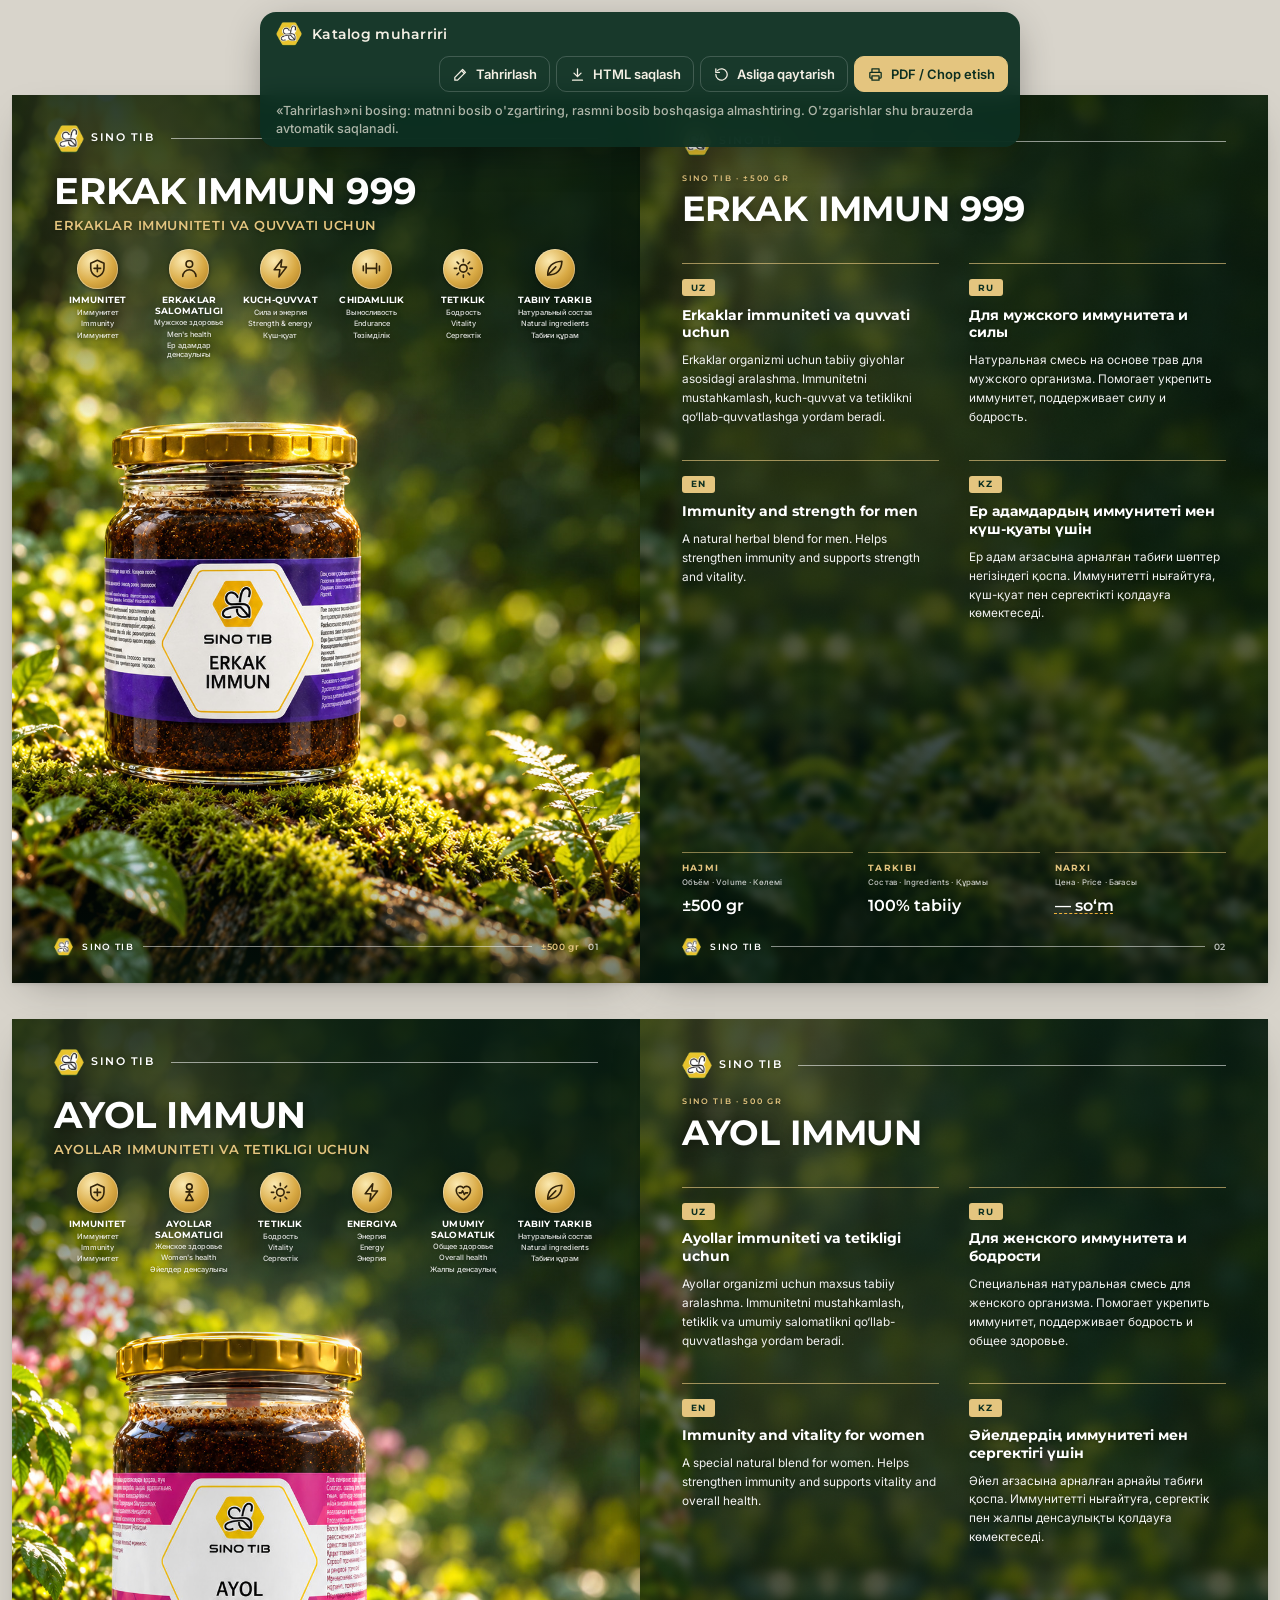
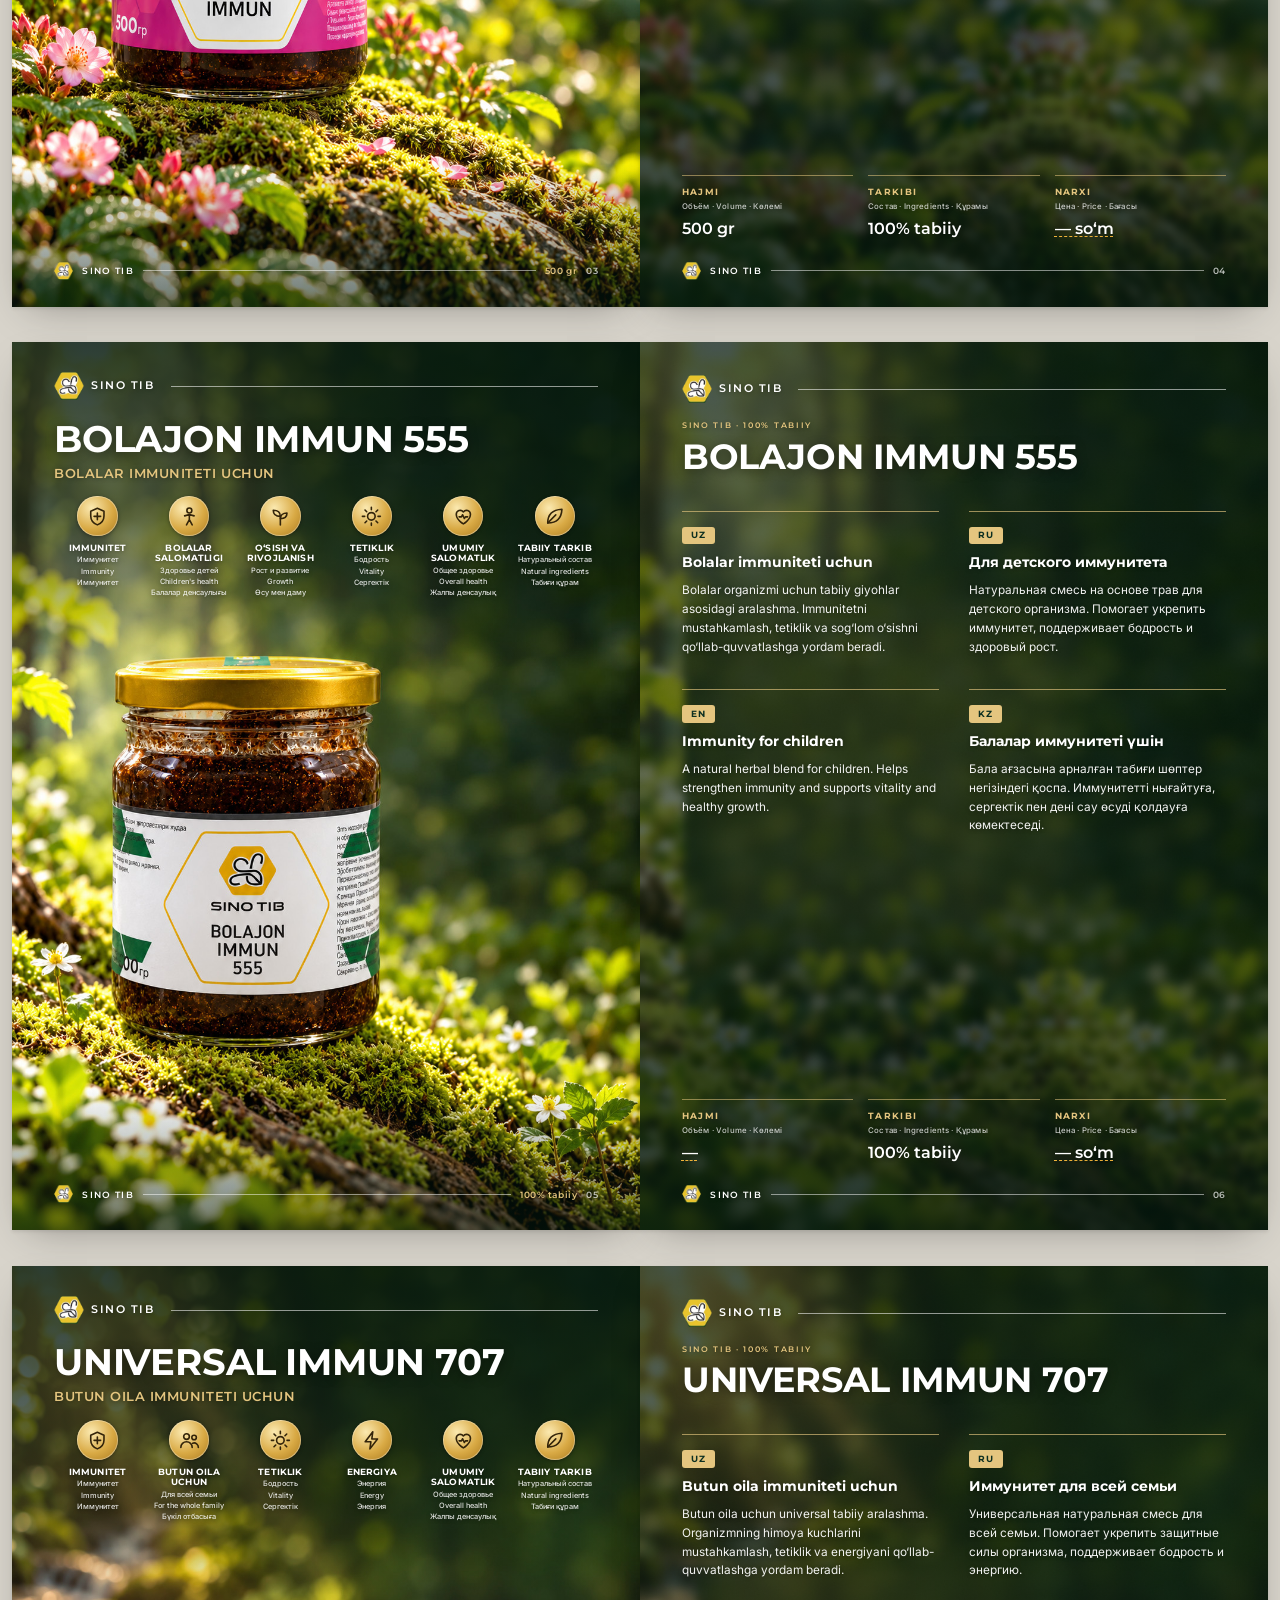
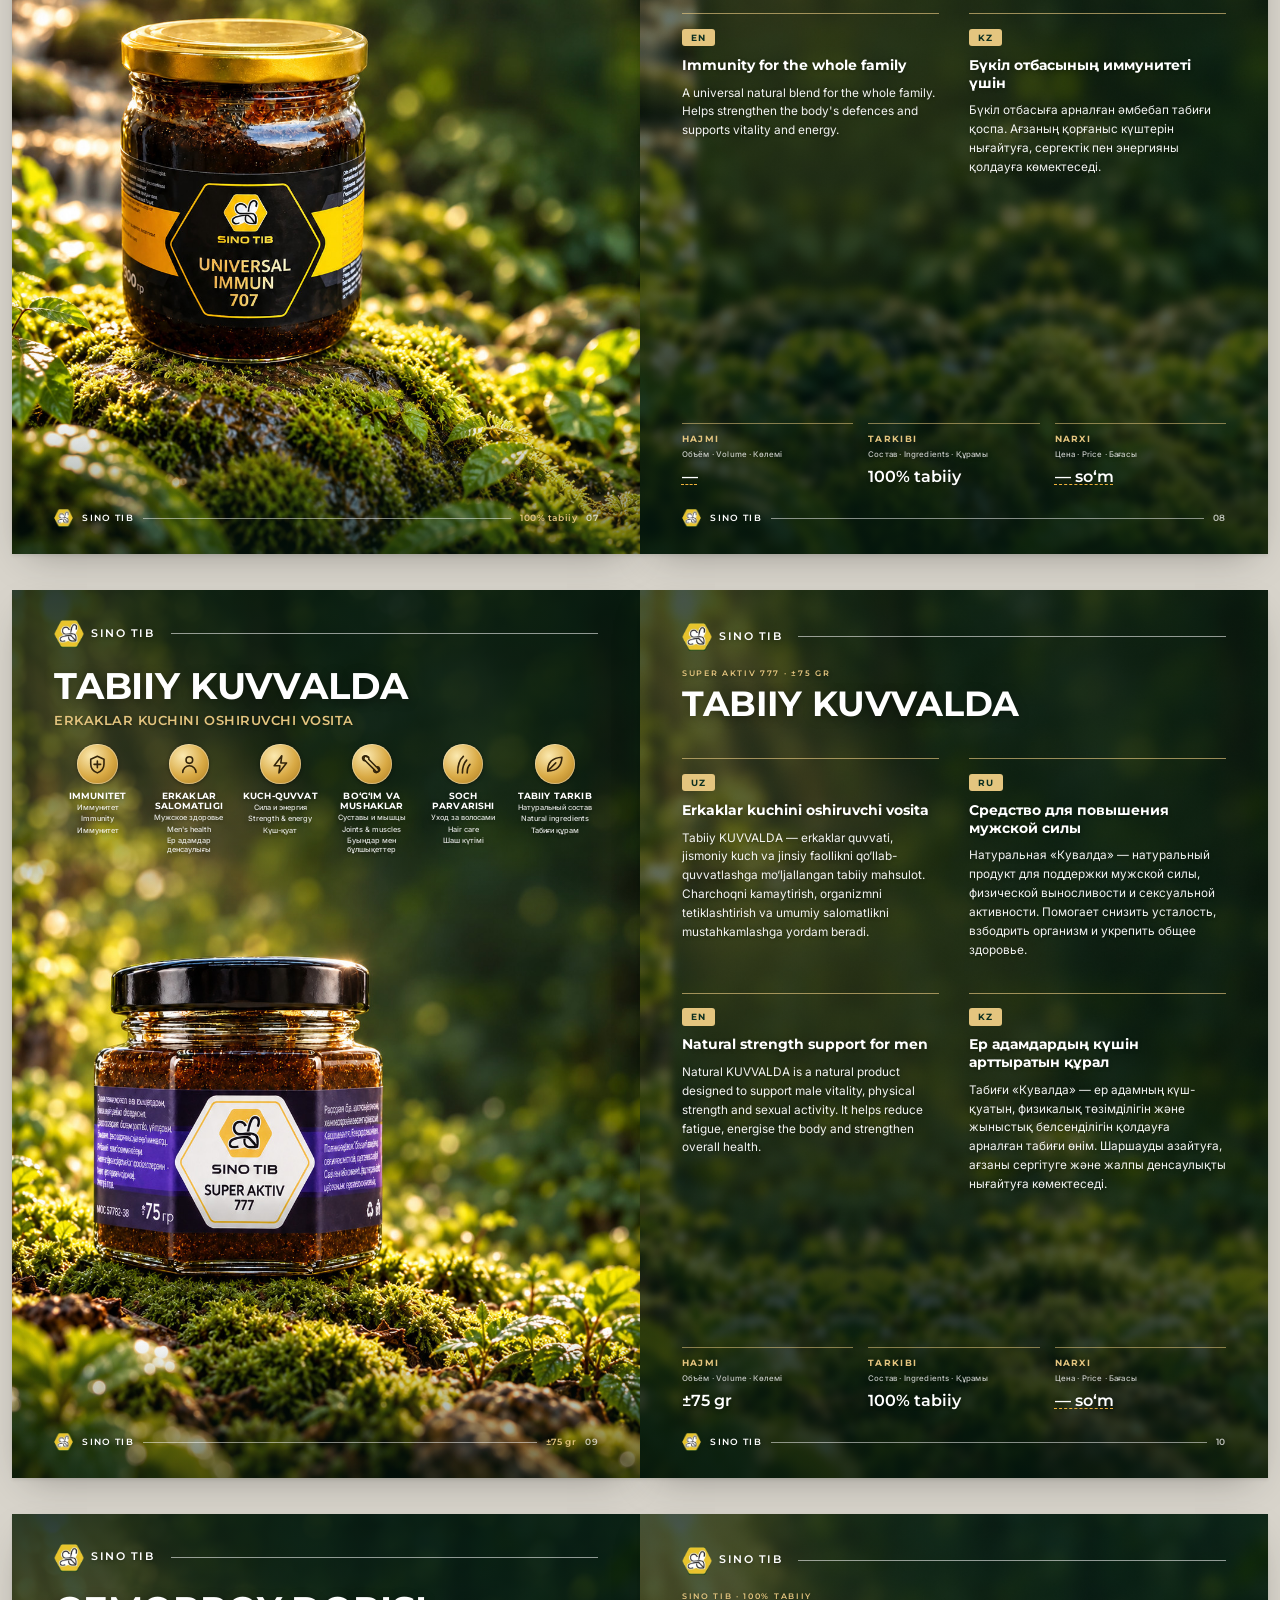
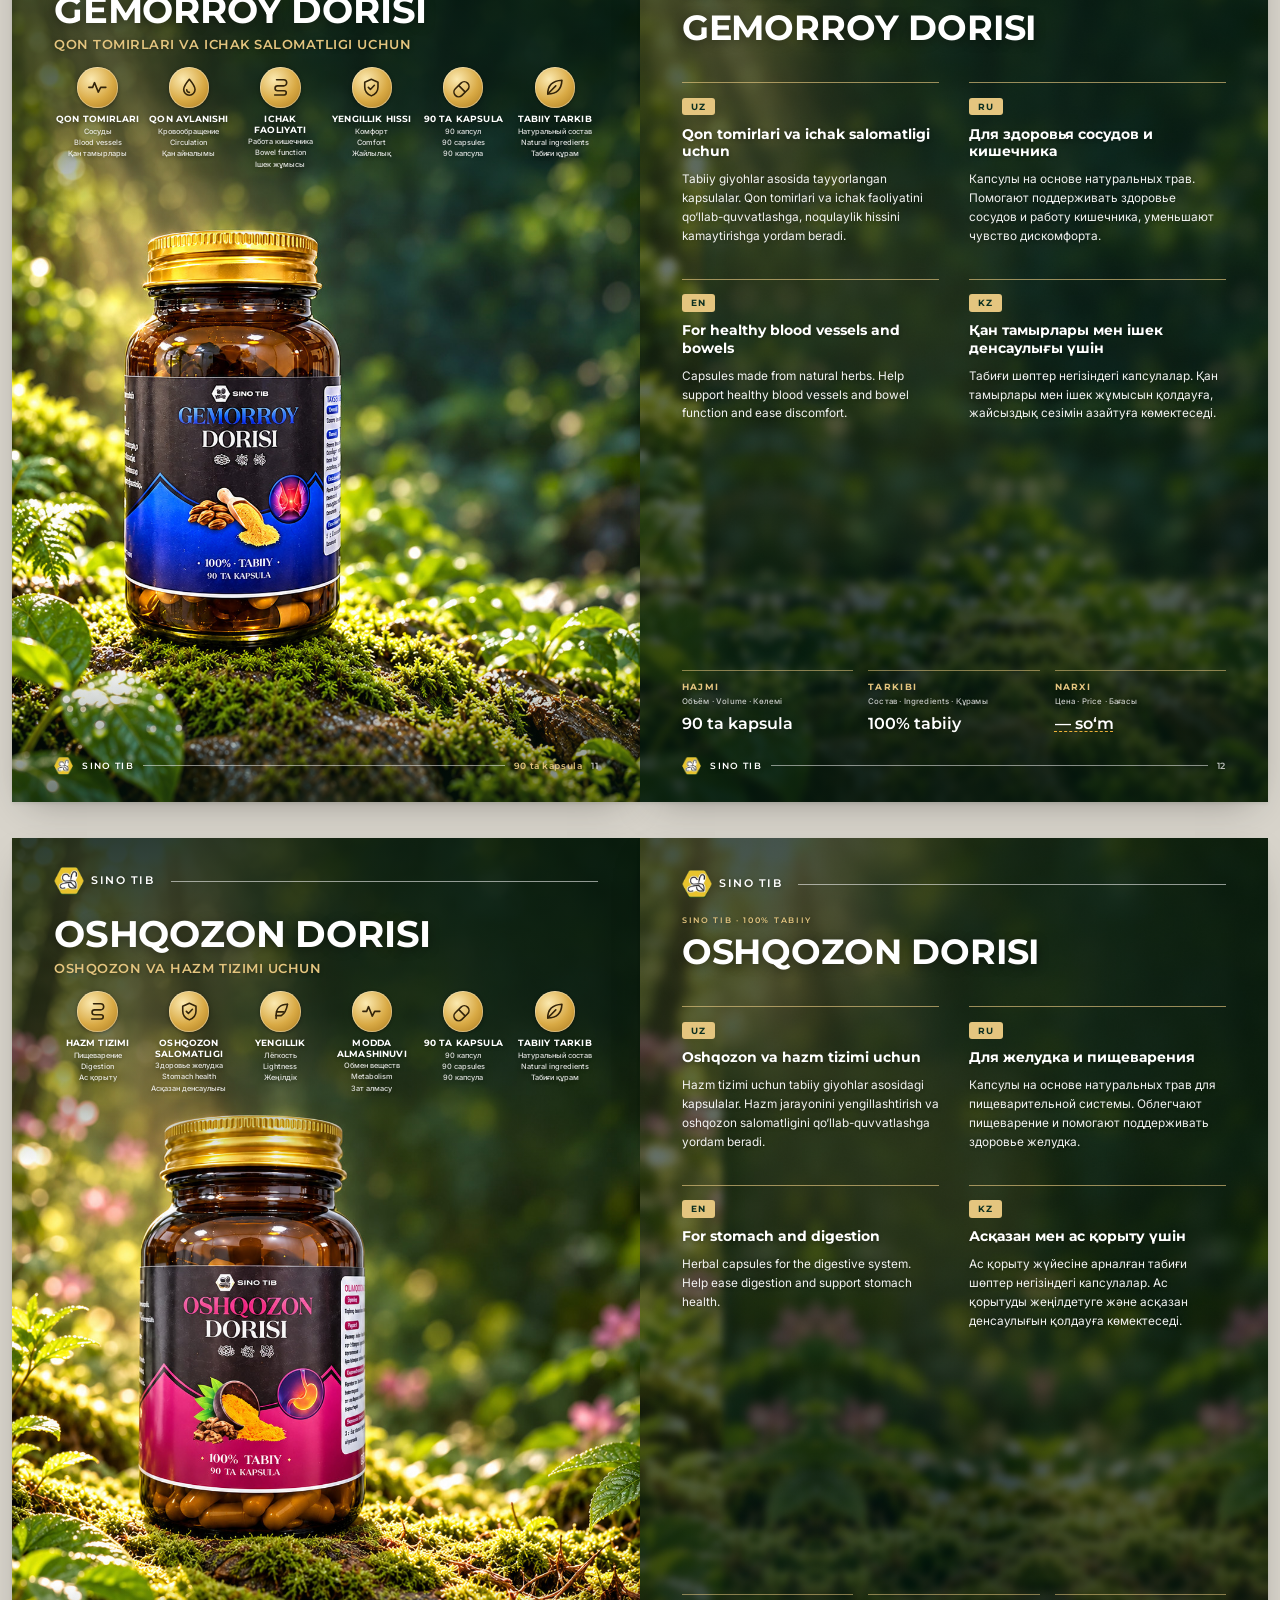
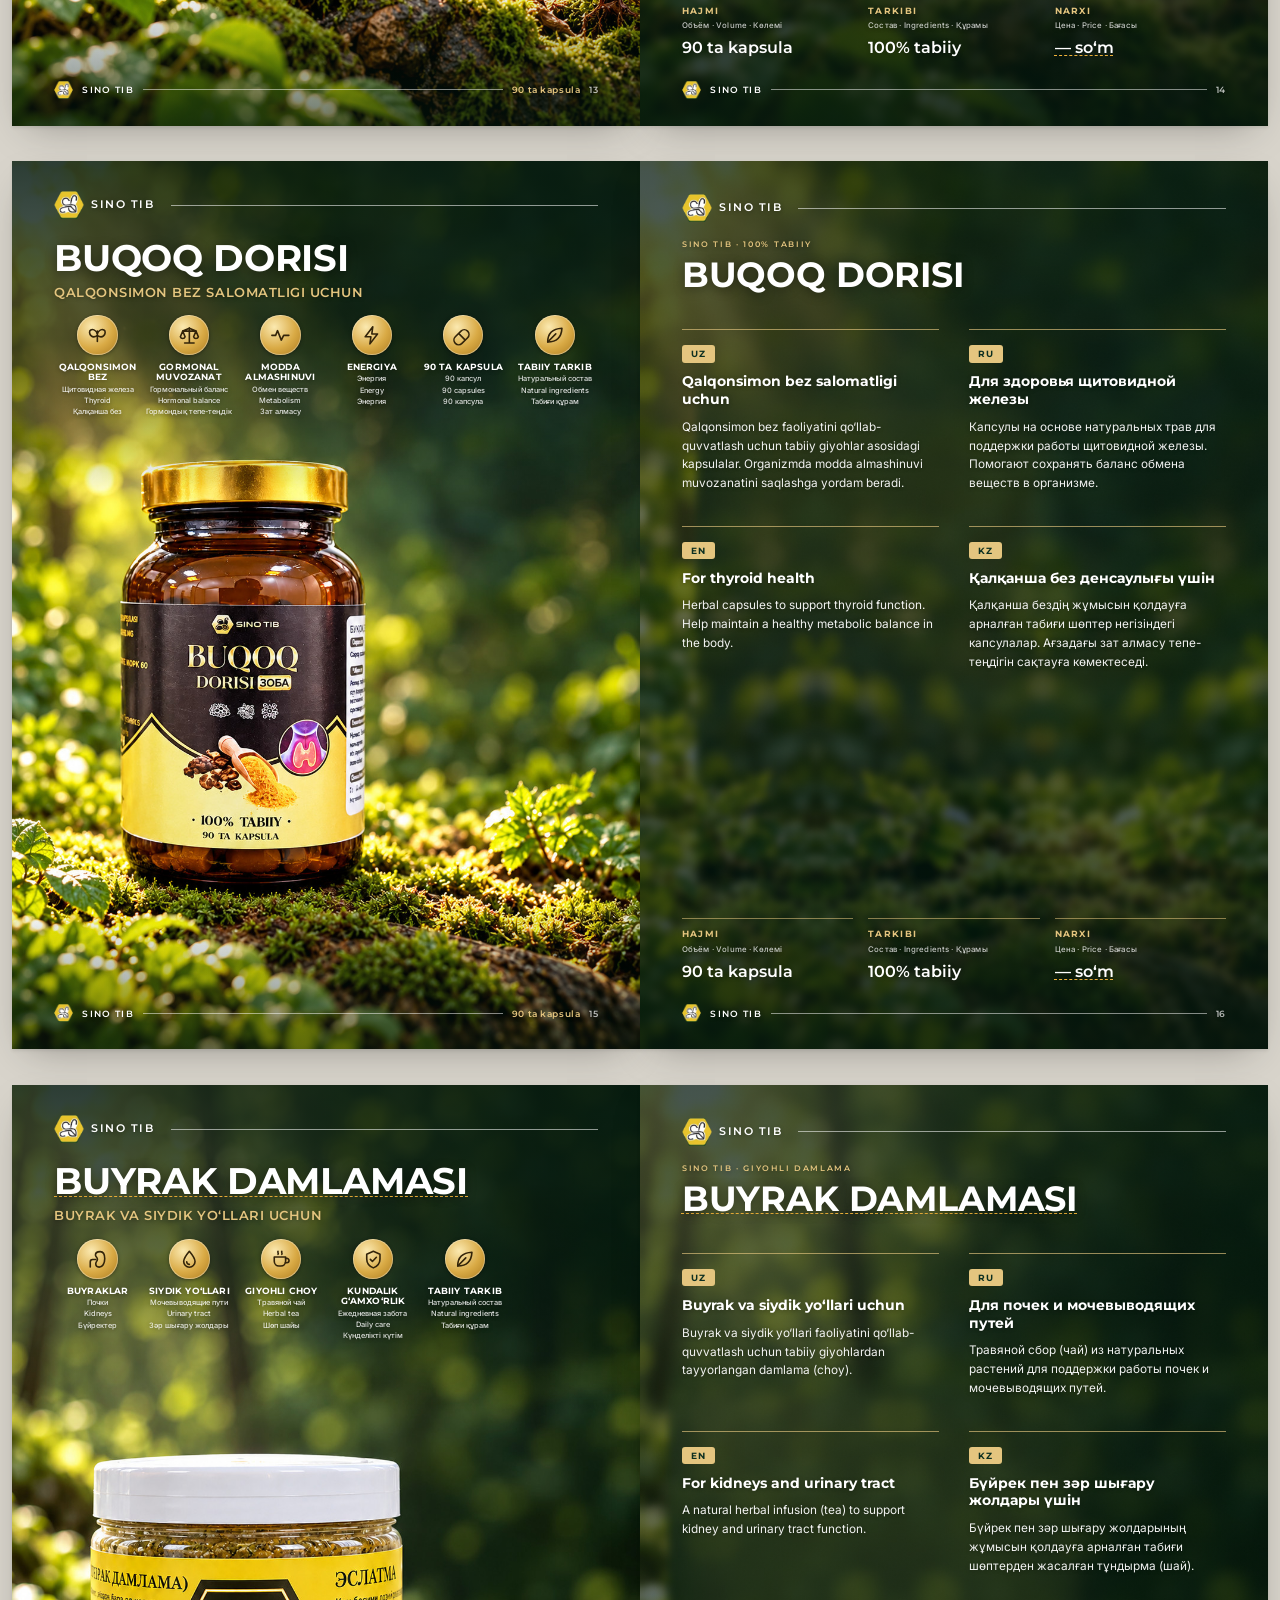
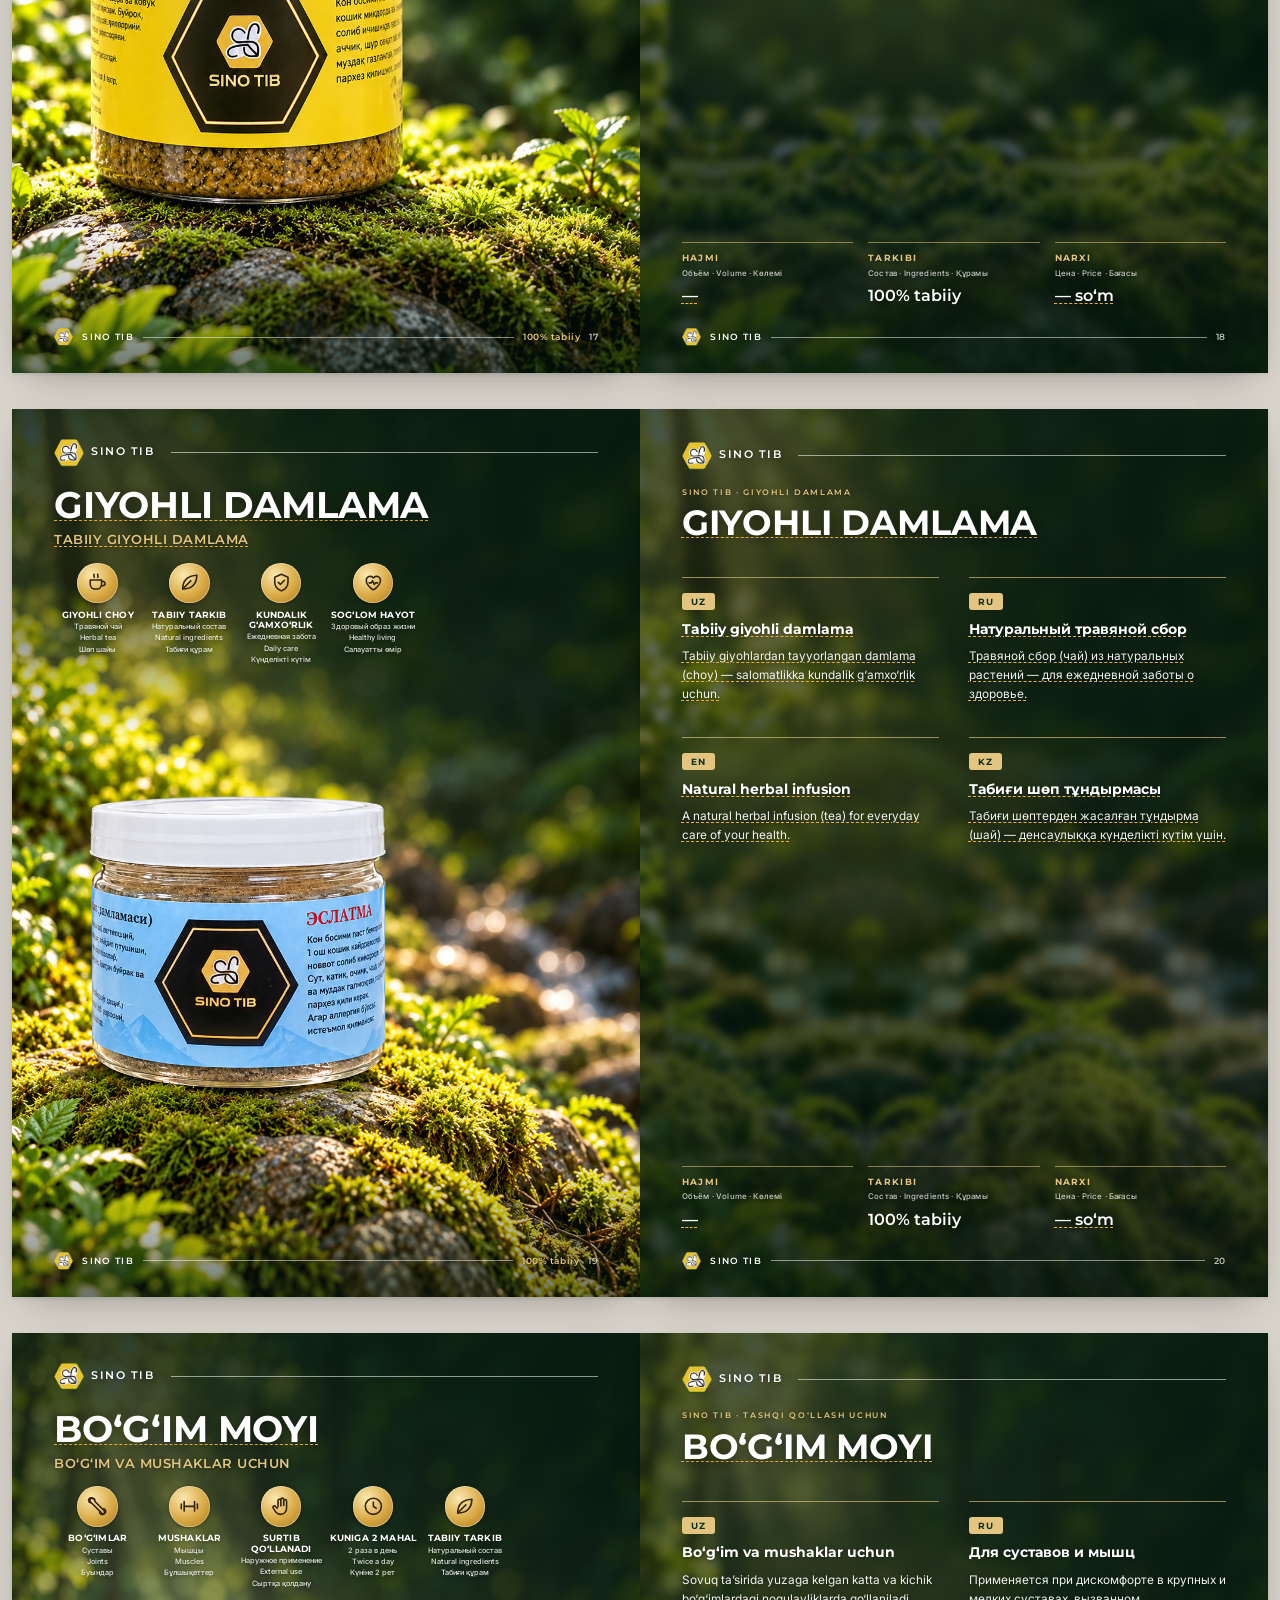
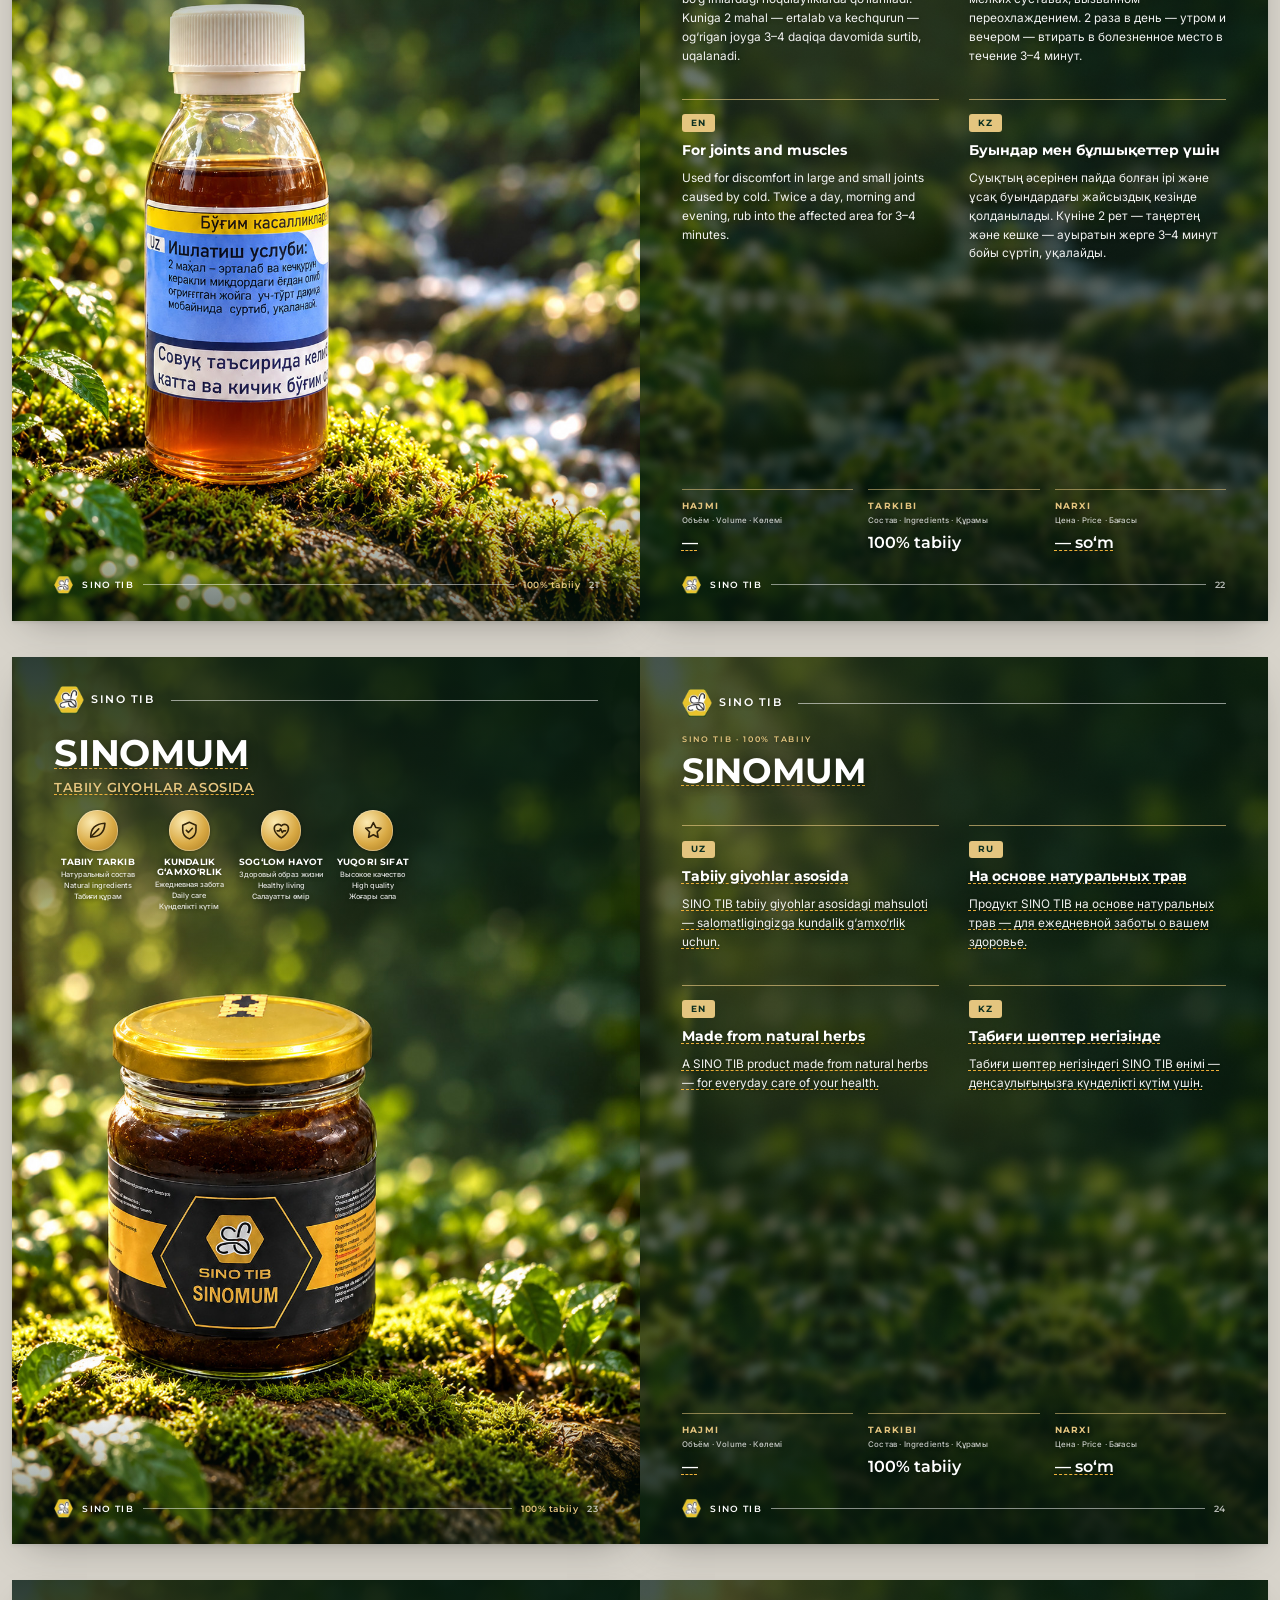
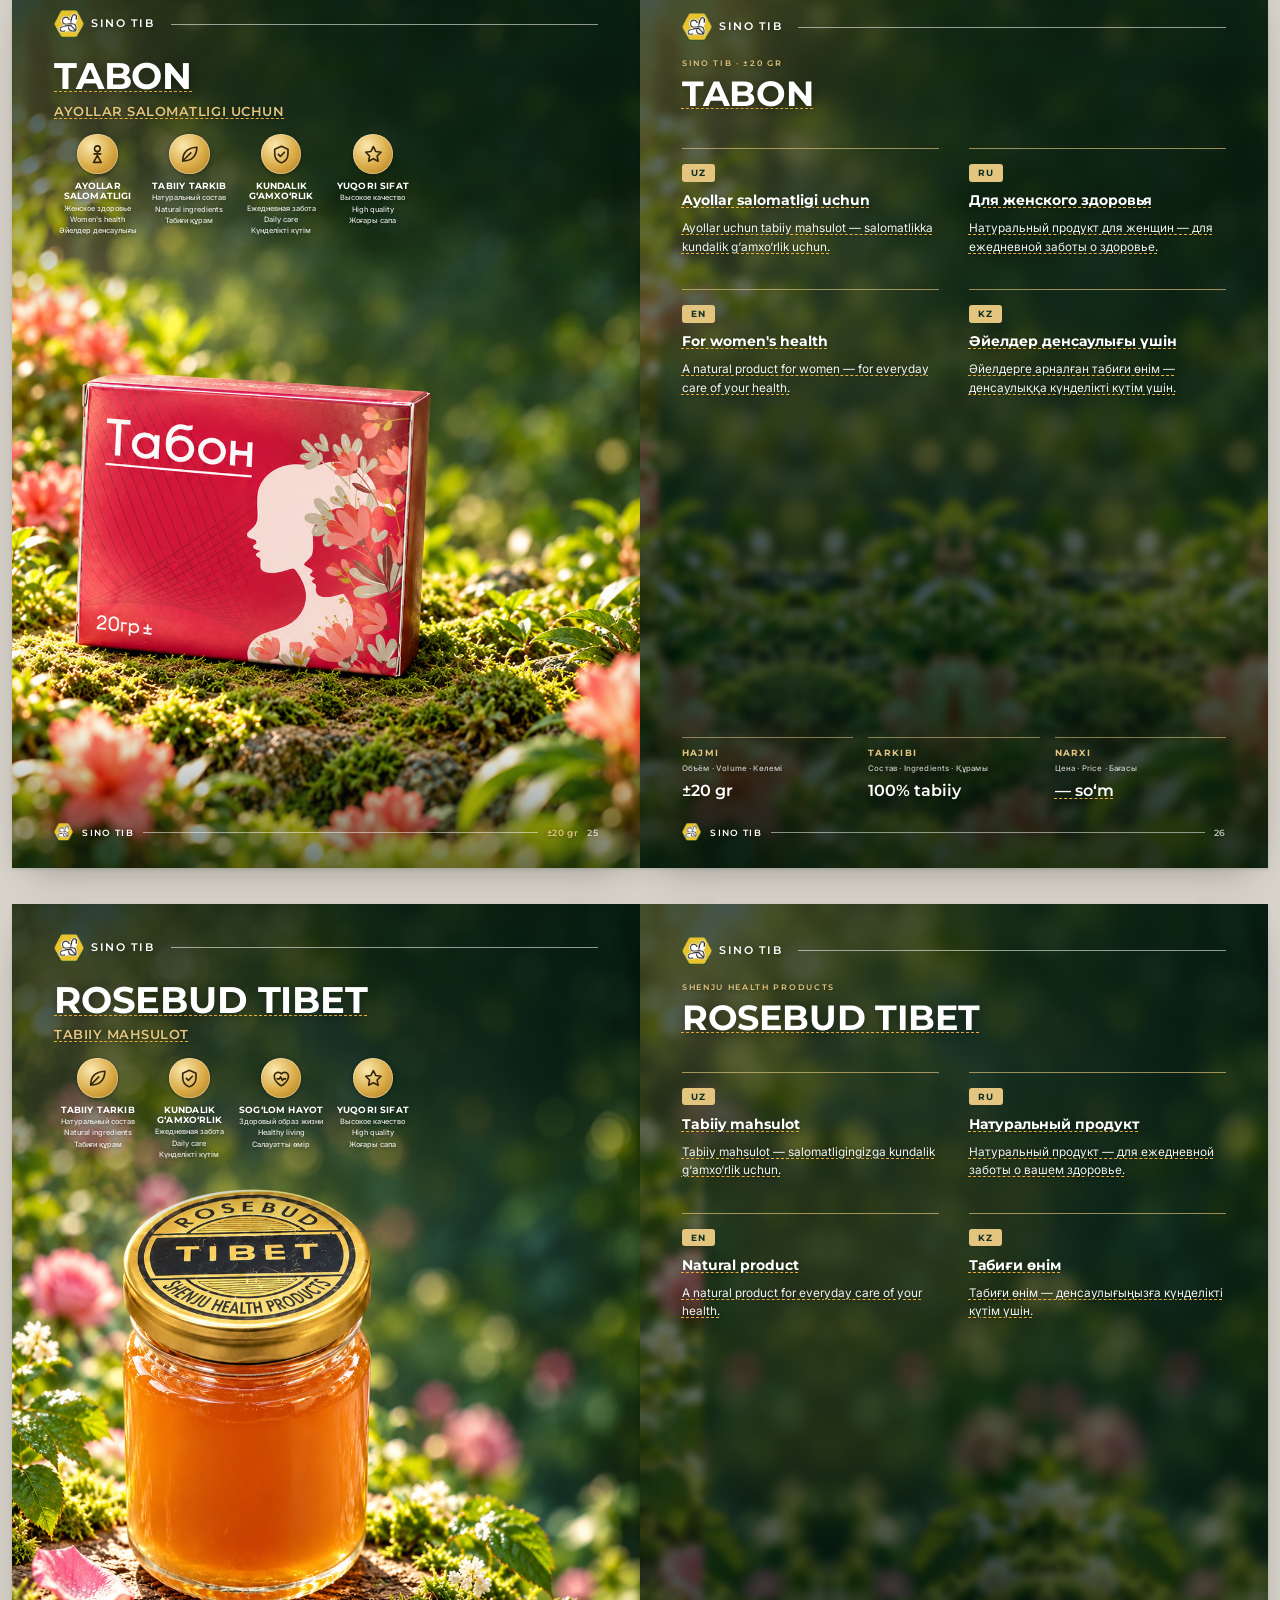
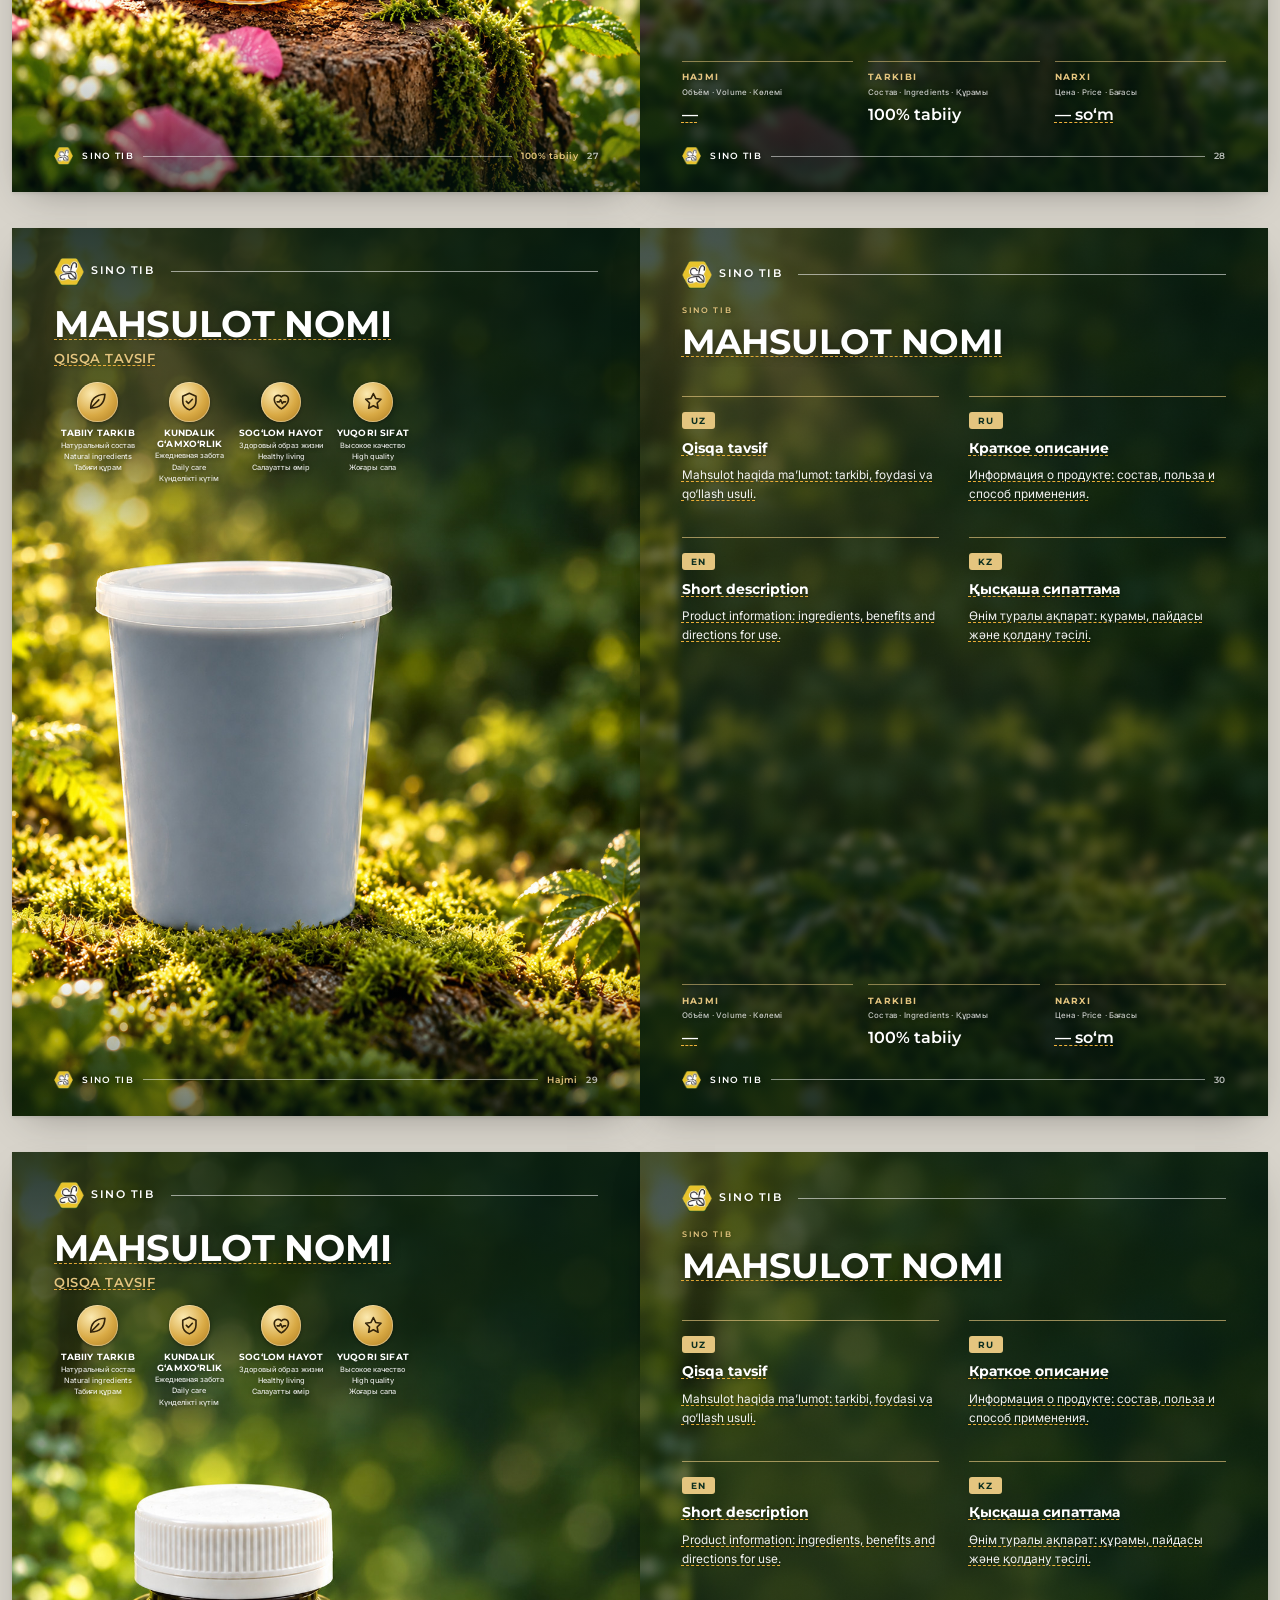
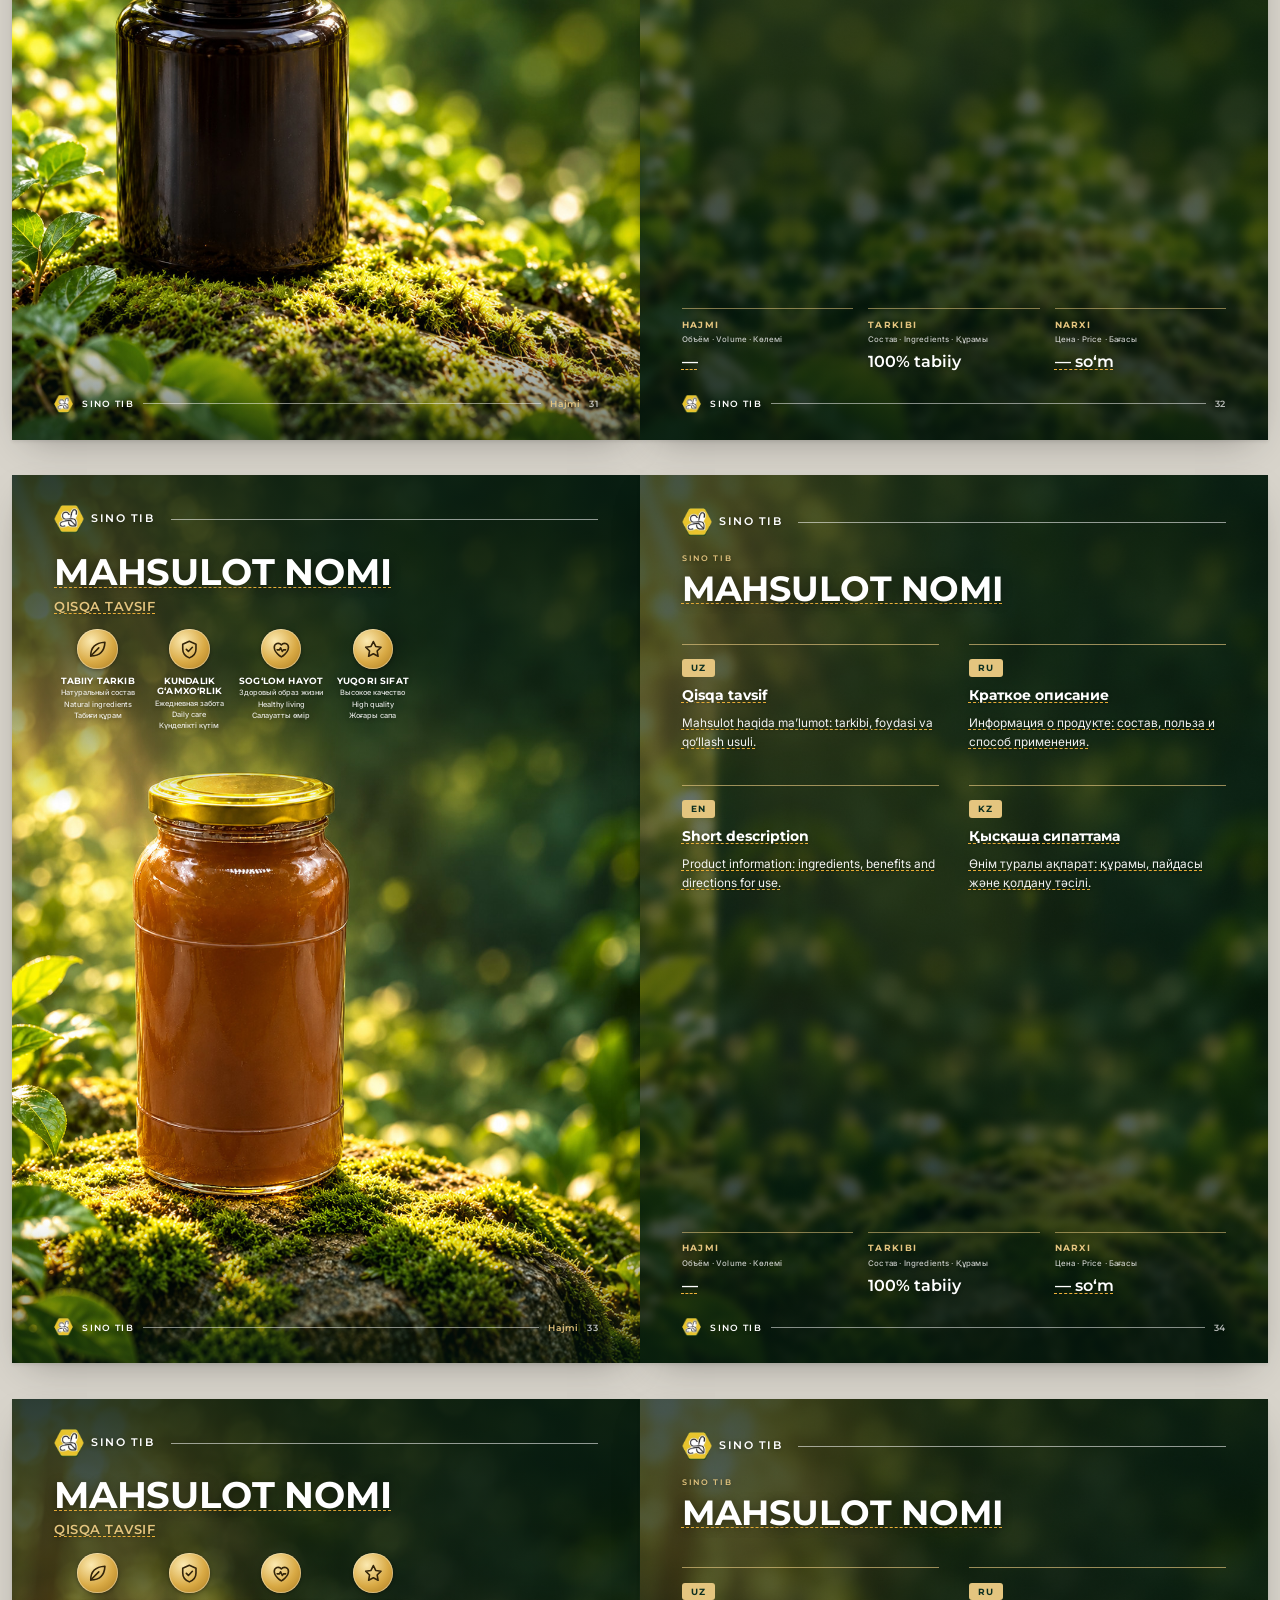
==== commit 789803b6: "Katalog: matn va ikonkalar kattalashtirildi Chap sahifada nom (35pt), tavsif va ikonkalar (13.5mm) y" ====
--- a/katalog-a4/index.html
+++ b/katalog-a4/index.html
@@ -85,7 +85,6 @@
     <div class="pp__shade" aria-hidden="true"></div>
     <header class="pp__head">
       <div class="pp__brand"><img src="img/logo.png" alt=""><span>SINO TIB</span></div>
-      <p class="pp__eyebrow">SINO TIB · ±500 gr</p>
       <h2 class="pp__title">Erkak Immun 999</h2>
       <p class="pp__sub">Erkaklar immuniteti va quvvati uchun</p>
       <ul class="pp__icons">
@@ -130,7 +129,6 @@
     <div class="pp__shade" aria-hidden="true"></div>
     <header class="pp__head">
       <div class="pp__brand"><img src="img/logo.png" alt=""><span>SINO TIB</span></div>
-      <p class="pp__eyebrow">SINO TIB · 500 gr</p>
       <h2 class="pp__title">Ayol Immun</h2>
       <p class="pp__sub">Ayollar immuniteti va tetikligi uchun</p>
       <ul class="pp__icons">
@@ -175,7 +173,6 @@
     <div class="pp__shade" aria-hidden="true"></div>
     <header class="pp__head">
       <div class="pp__brand"><img src="img/logo.png" alt=""><span>SINO TIB</span></div>
-      <p class="pp__eyebrow">SINO TIB · 100% tabiiy</p>
       <h2 class="pp__title">Bolajon Immun 555</h2>
       <p class="pp__sub">Bolalar immuniteti uchun</p>
       <ul class="pp__icons">
@@ -220,7 +217,6 @@
     <div class="pp__shade" aria-hidden="true"></div>
     <header class="pp__head">
       <div class="pp__brand"><img src="img/logo.png" alt=""><span>SINO TIB</span></div>
-      <p class="pp__eyebrow">SINO TIB · 100% tabiiy</p>
       <h2 class="pp__title">Universal Immun 707</h2>
       <p class="pp__sub">Butun oila immuniteti uchun</p>
       <ul class="pp__icons">
@@ -265,7 +261,6 @@
     <div class="pp__shade" aria-hidden="true"></div>
     <header class="pp__head">
       <div class="pp__brand"><img src="img/logo.png" alt=""><span>SINO TIB</span></div>
-      <p class="pp__eyebrow">Super Aktiv 777 · ±75 gr</p>
       <h2 class="pp__title">Tabiiy Kuvvalda</h2>
       <p class="pp__sub">Erkaklar kuchini oshiruvchi vosita</p>
       <ul class="pp__icons">
@@ -310,7 +305,6 @@
     <div class="pp__shade" aria-hidden="true"></div>
     <header class="pp__head">
       <div class="pp__brand"><img src="img/logo.png" alt=""><span>SINO TIB</span></div>
-      <p class="pp__eyebrow">SINO TIB · 100% tabiiy</p>
       <h2 class="pp__title">Gemorroy dorisi</h2>
       <p class="pp__sub">Qon tomirlari va ichak salomatligi uchun</p>
       <ul class="pp__icons">
@@ -355,7 +349,6 @@
     <div class="pp__shade" aria-hidden="true"></div>
     <header class="pp__head">
       <div class="pp__brand"><img src="img/logo.png" alt=""><span>SINO TIB</span></div>
-      <p class="pp__eyebrow">SINO TIB · 100% tabiiy</p>
       <h2 class="pp__title">Oshqozon dorisi</h2>
       <p class="pp__sub">Oshqozon va hazm tizimi uchun</p>
       <ul class="pp__icons">
@@ -400,7 +393,6 @@
     <div class="pp__shade" aria-hidden="true"></div>
     <header class="pp__head">
       <div class="pp__brand"><img src="img/logo.png" alt=""><span>SINO TIB</span></div>
-      <p class="pp__eyebrow">SINO TIB · 100% tabiiy</p>
       <h2 class="pp__title">Buqoq dorisi</h2>
       <p class="pp__sub">Qalqonsimon bez salomatligi uchun</p>
       <ul class="pp__icons">
@@ -445,7 +437,6 @@
     <div class="pp__shade" aria-hidden="true"></div>
     <header class="pp__head">
       <div class="pp__brand"><img src="img/logo.png" alt=""><span>SINO TIB</span></div>
-      <p class="pp__eyebrow">SINO TIB · Giyohli damlama</p>
       <h2 class="pp__title ph">Buyrak damlamasi</h2>
       <p class="pp__sub">Buyrak va siydik yo‘llari uchun</p>
       <ul class="pp__icons">
@@ -489,7 +480,6 @@
     <div class="pp__shade" aria-hidden="true"></div>
     <header class="pp__head">
       <div class="pp__brand"><img src="img/logo.png" alt=""><span>SINO TIB</span></div>
-      <p class="pp__eyebrow">SINO TIB · Giyohli damlama</p>
       <h2 class="pp__title ph">Giyohli damlama</h2>
       <p class="pp__sub ph">Tabiiy giyohli damlama</p>
       <ul class="pp__icons">
@@ -532,7 +522,6 @@
     <div class="pp__shade" aria-hidden="true"></div>
     <header class="pp__head">
       <div class="pp__brand"><img src="img/logo.png" alt=""><span>SINO TIB</span></div>
-      <p class="pp__eyebrow">SINO TIB · Tashqi qo‘llash uchun</p>
       <h2 class="pp__title ph">Bo‘g‘im moyi</h2>
       <p class="pp__sub">Bo‘g‘im va mushaklar uchun</p>
       <ul class="pp__icons">
@@ -576,7 +565,6 @@
     <div class="pp__shade" aria-hidden="true"></div>
     <header class="pp__head">
       <div class="pp__brand"><img src="img/logo.png" alt=""><span>SINO TIB</span></div>
-      <p class="pp__eyebrow">SINO TIB · 100% tabiiy</p>
       <h2 class="pp__title ph">Sinomum</h2>
       <p class="pp__sub ph">Tabiiy giyohlar asosida</p>
       <ul class="pp__icons">
@@ -619,7 +607,6 @@
     <div class="pp__shade" aria-hidden="true"></div>
     <header class="pp__head">
       <div class="pp__brand"><img src="img/logo.png" alt=""><span>SINO TIB</span></div>
-      <p class="pp__eyebrow">SINO TIB · ±20 gr</p>
       <h2 class="pp__title ph">Tabon</h2>
       <p class="pp__sub ph">Ayollar salomatligi uchun</p>
       <ul class="pp__icons">
@@ -662,7 +649,6 @@
     <div class="pp__shade" aria-hidden="true"></div>
     <header class="pp__head">
       <div class="pp__brand"><img src="img/logo.png" alt=""><span>SINO TIB</span></div>
-      <p class="pp__eyebrow">Shenju Health Products</p>
       <h2 class="pp__title ph">Rosebud Tibet</h2>
       <p class="pp__sub ph">Tabiiy mahsulot</p>
       <ul class="pp__icons">
@@ -705,7 +691,6 @@
     <div class="pp__shade" aria-hidden="true"></div>
     <header class="pp__head">
       <div class="pp__brand"><img src="img/logo.png" alt=""><span>SINO TIB</span></div>
-      <p class="pp__eyebrow">SINO TIB</p>
       <h2 class="pp__title ph">Mahsulot nomi</h2>
       <p class="pp__sub ph">Qisqa tavsif</p>
       <ul class="pp__icons">
@@ -748,7 +733,6 @@
     <div class="pp__shade" aria-hidden="true"></div>
     <header class="pp__head">
       <div class="pp__brand"><img src="img/logo.png" alt=""><span>SINO TIB</span></div>
-      <p class="pp__eyebrow">SINO TIB</p>
       <h2 class="pp__title ph">Mahsulot nomi</h2>
       <p class="pp__sub ph">Qisqa tavsif</p>
       <ul class="pp__icons">
@@ -791,7 +775,6 @@
     <div class="pp__shade" aria-hidden="true"></div>
     <header class="pp__head">
       <div class="pp__brand"><img src="img/logo.png" alt=""><span>SINO TIB</span></div>
-      <p class="pp__eyebrow">SINO TIB</p>
       <h2 class="pp__title ph">Mahsulot nomi</h2>
       <p class="pp__sub ph">Qisqa tavsif</p>
       <ul class="pp__icons">
@@ -834,7 +817,6 @@
     <div class="pp__shade" aria-hidden="true"></div>
     <header class="pp__head">
       <div class="pp__brand"><img src="img/logo.png" alt=""><span>SINO TIB</span></div>
-      <p class="pp__eyebrow">SINO TIB</p>
       <h2 class="pp__title ph">Mahsulot nomi</h2>
       <p class="pp__sub ph">Qisqa tavsif</p>
       <ul class="pp__icons">
@@ -877,7 +859,6 @@
     <div class="pp__shade" aria-hidden="true"></div>
     <header class="pp__head">
       <div class="pp__brand"><img src="img/logo.png" alt=""><span>SINO TIB</span></div>
-      <p class="pp__eyebrow">SINO TIB</p>
       <h2 class="pp__title ph">Mahsulot nomi</h2>
       <p class="pp__sub ph">Qisqa tavsif</p>
       <ul class="pp__icons">
--- a/katalog-a4/katalog.css
+++ b/katalog-a4/katalog.css
@@ -212,9 +212,9 @@
   inset: 0;
   pointer-events: none;
   background: linear-gradient(180deg,
-    rgb(4 24 14 / 82%) 0%,
-    rgb(4 24 14 / 60%) 17%,
-    rgb(4 24 14 / 0%) 33%,
+    rgb(4 24 14 / 84%) 0%,
+    rgb(4 24 14 / 64%) 20%,
+    rgb(4 24 14 / 0%) 37%,
     rgb(4 24 14 / 0%) 84%,
     rgb(4 24 14 / 60%) 100%);
 }
@@ -222,7 +222,7 @@
 .pp__head {
   position: relative;
   z-index: 1;
-  padding: 11mm 14mm 0;
+  padding: 10mm 14mm 0;
 }
 
 .pp__brand {
@@ -233,7 +233,7 @@
   letter-spacing: .14em;
 }
 
-.pp__brand img { width: 9mm; }
+.pp__brand img { width: 10mm; }
 
 .pp__brand::after {
   content: "";
@@ -252,58 +252,59 @@
 }
 
 .pp__title {
+  margin-top: 6.5mm;
+  font: 700 35pt/1.02 var(--display);
+  letter-spacing: -.005em;
+  text-transform: uppercase;
+  text-shadow: 0 2px 14px rgb(0 0 0 / 40%);
+}
+
+.pp__sub {
   margin-top: 2.5mm;
-  font: 700 29pt/1.02 var(--display);
-  letter-spacing: -.005em;
-  text-transform: uppercase;
-  text-shadow: 0 2px 14px rgb(0 0 0 / 40%);
-}
-
-.pp__sub {
-  margin-top: 2mm;
-  font: 600 10.5pt/1.25 var(--display);
+  font: 600 12.5pt/1.25 var(--display);
   letter-spacing: .04em;
   text-transform: uppercase;
+  color: var(--gold-2);
 }
 
 .pp__icons {
   display: flex;
-  gap: 2.5mm;
+  gap: 1.5mm;
   margin-top: 5mm;
 }
 
 .pp__icons li {
-  width: 28mm;
+  width: 29.2mm;
   display: flex;
   flex-direction: column;
   align-items: center;
-  gap: .6mm;
+  gap: .7mm;
   text-align: center;
 }
 
 .medal {
-  width: 10mm;
-  height: 10mm;
-  margin-bottom: 1mm;
+  width: 13.5mm;
+  height: 13.5mm;
+  margin-bottom: 1.5mm;
   display: grid;
   place-items: center;
   border-radius: 50%;
   background: radial-gradient(circle at 35% 30%, #fbe9b0, #d9aa45 55%, #a9781d);
-  box-shadow: 0 1px 4px rgb(0 0 0 / 35%), inset 0 0 0 .3mm rgb(255 255 255 / 35%);
+  box-shadow: 0 1px 5px rgb(0 0 0 / 40%), inset 0 0 0 .3mm rgb(255 255 255 / 35%);
   color: #33240a;
 }
 
-.medal .ic { width: 5.6mm; height: 5.6mm; stroke-width: 1.7; }
+.medal .ic { width: 7.6mm; height: 7.6mm; stroke-width: 1.7; }
 
 .pp__icons b {
-  font: 700 6.6pt/1.15 var(--display);
-  letter-spacing: .03em;
+  font: 700 8.2pt/1.2 var(--display);
+  letter-spacing: .02em;
   text-transform: uppercase;
 }
 
 .pp__icons small {
-  font: 500 6pt/1.2 var(--body);
-  color: rgb(255 255 255 / 80%);
+  font: 500 7pt/1.25 var(--body);
+  color: rgb(255 255 255 / 85%);
 }
 
 .pp__foot {
@@ -347,9 +348,9 @@
 .pp__bar {
   display: flex;
   align-items: center;
-  gap: 2.5mm;
+  gap: 3mm;
   margin-top: 5.5mm;
-  font: 600 8pt/1 var(--display);
+  font: 600 9pt/1 var(--display);
   letter-spacing: .14em;
 }
 
@@ -393,8 +394,8 @@
 }
 
 .inf__title {
-  margin-top: 2.5mm;
-  font: 700 27pt/1.05 var(--display);
+  margin-top: 3mm;
+  font: 700 33pt/1.04 var(--display);
   letter-spacing: -.005em;
   text-transform: uppercase;
   text-shadow: 0 2px 14px rgb(0 0 0 / 40%);
@@ -403,26 +404,30 @@
 .inf__langs {
   display: grid;
   grid-template-columns: 1fr 1fr;
-  gap: 8mm 8mm;
-  margin-top: 9mm;
+  gap: 11mm 10mm;
+  margin-top: 12mm;
 }
 
 .inf__lang {
-  padding-top: 4mm;
-  border-top: .3mm solid rgb(228 197 127 / 55%);
-}
-
-.inf__lang .lang__tag { margin-bottom: 3mm; }
+  padding-top: 5mm;
+  border-top: .4mm solid rgb(228 197 127 / 65%);
+}
+
+.inf__lang .lang__tag {
+  margin-bottom: 3.5mm;
+  padding: 1.3mm 3mm;
+  font-size: 9pt;
+}
 
 .inf__lang h4 {
-  margin-bottom: 2mm;
-  font: 700 10pt/1.3 var(--display);
+  margin-bottom: 3mm;
+  font: 700 13.5pt/1.25 var(--display);
 }
 
 .inf__lang p {
-  font-size: 9pt;
-  line-height: 1.55;
-  color: rgb(255 255 255 / 92%);
+  font-size: 11.2pt;
+  line-height: 1.6;
+  color: rgb(255 255 255 / 94%);
 }
 
 .inf__specs {
@@ -438,7 +443,7 @@
 }
 
 .inf__specs dt {
-  font: 700 7.5pt/1.2 var(--display);
+  font: 700 8.6pt/1.2 var(--display);
   letter-spacing: .14em;
   text-transform: uppercase;
   color: var(--gold-2);
@@ -446,16 +451,16 @@
 
 .inf__specs dt small {
   display: block;
-  margin-top: 1mm;
-  font: 500 6.6pt/1.3 var(--body);
+  margin-top: 1.2mm;
+  font: 500 7.4pt/1.3 var(--body);
   letter-spacing: .02em;
   text-transform: none;
-  color: rgb(255 255 255 / 72%);
+  color: rgb(255 255 255 / 75%);
 }
 
 .inf__specs dd {
-  margin-top: 2.5mm;
-  font: 600 12.5pt/1.1 var(--display);
+  margin-top: 3mm;
+  font: 600 15pt/1.1 var(--display);
 }
 
 .inf .pp__bar { margin-top: 8mm; }
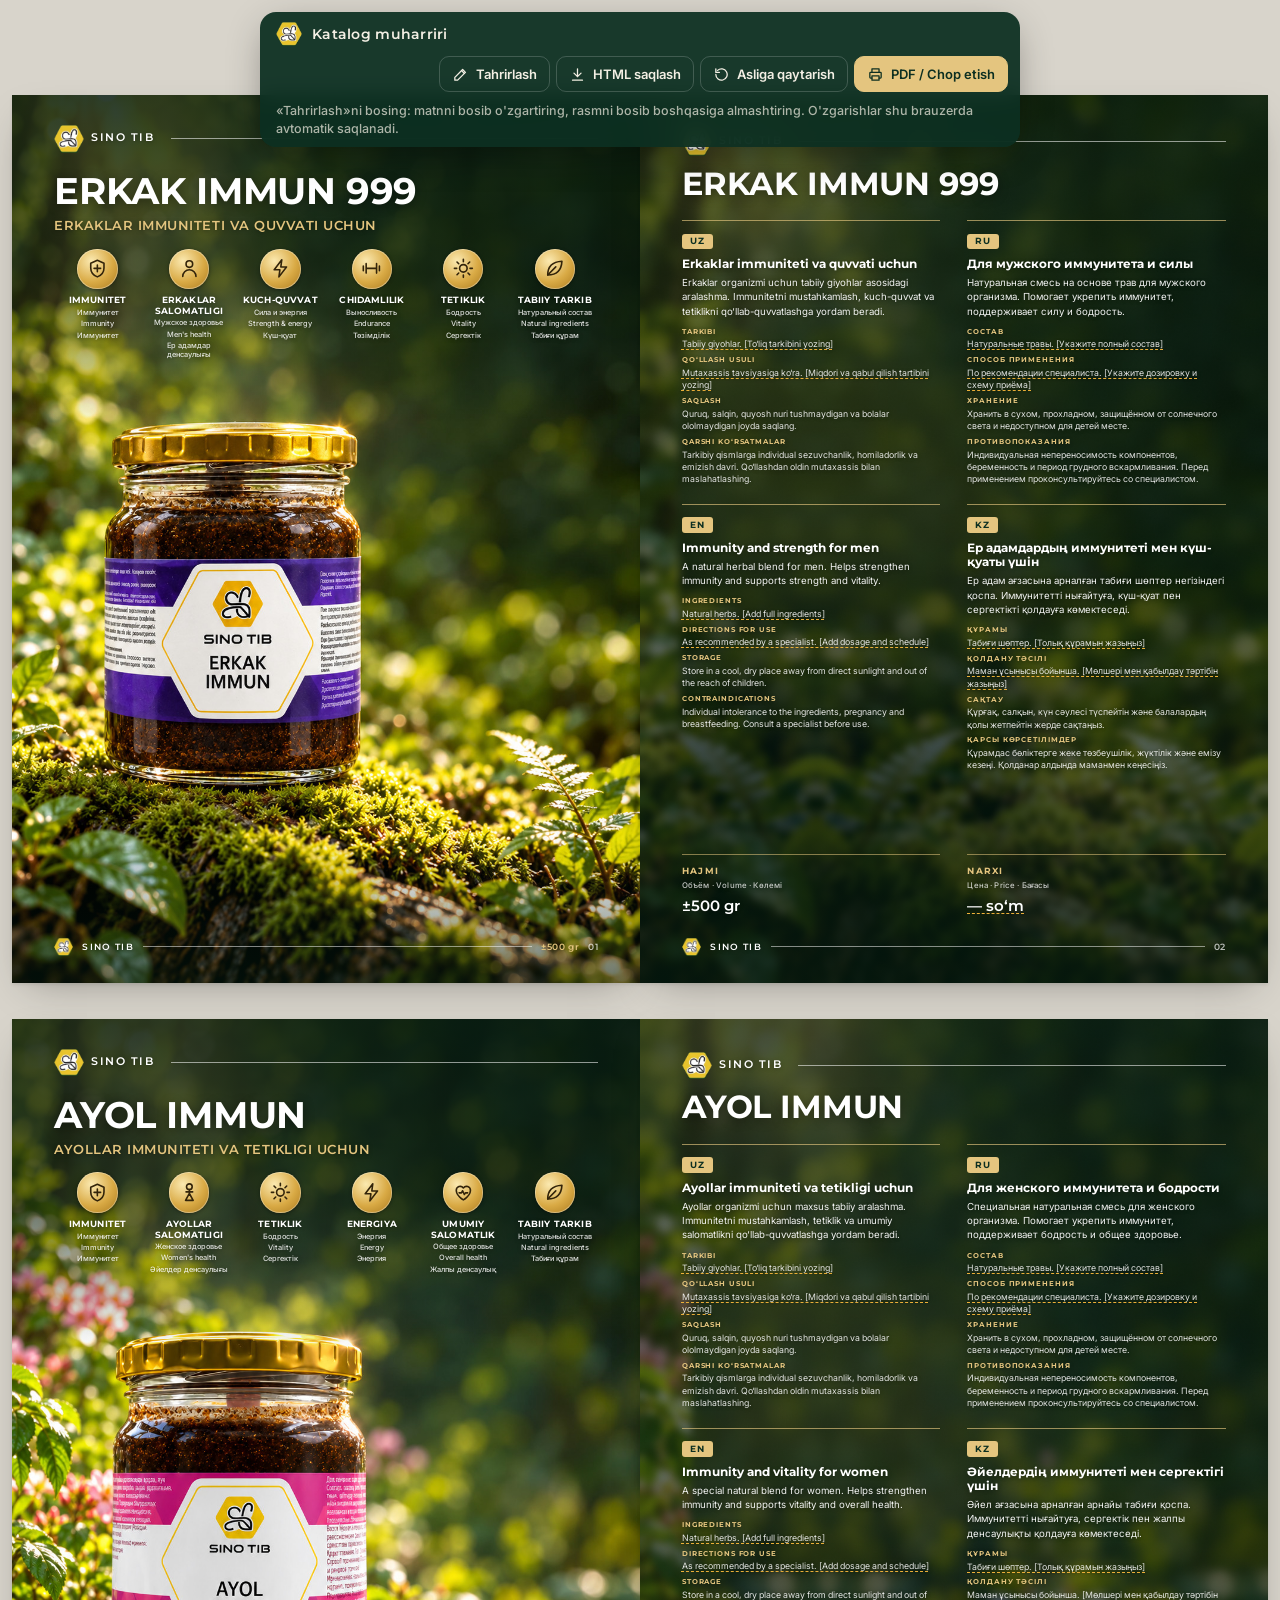
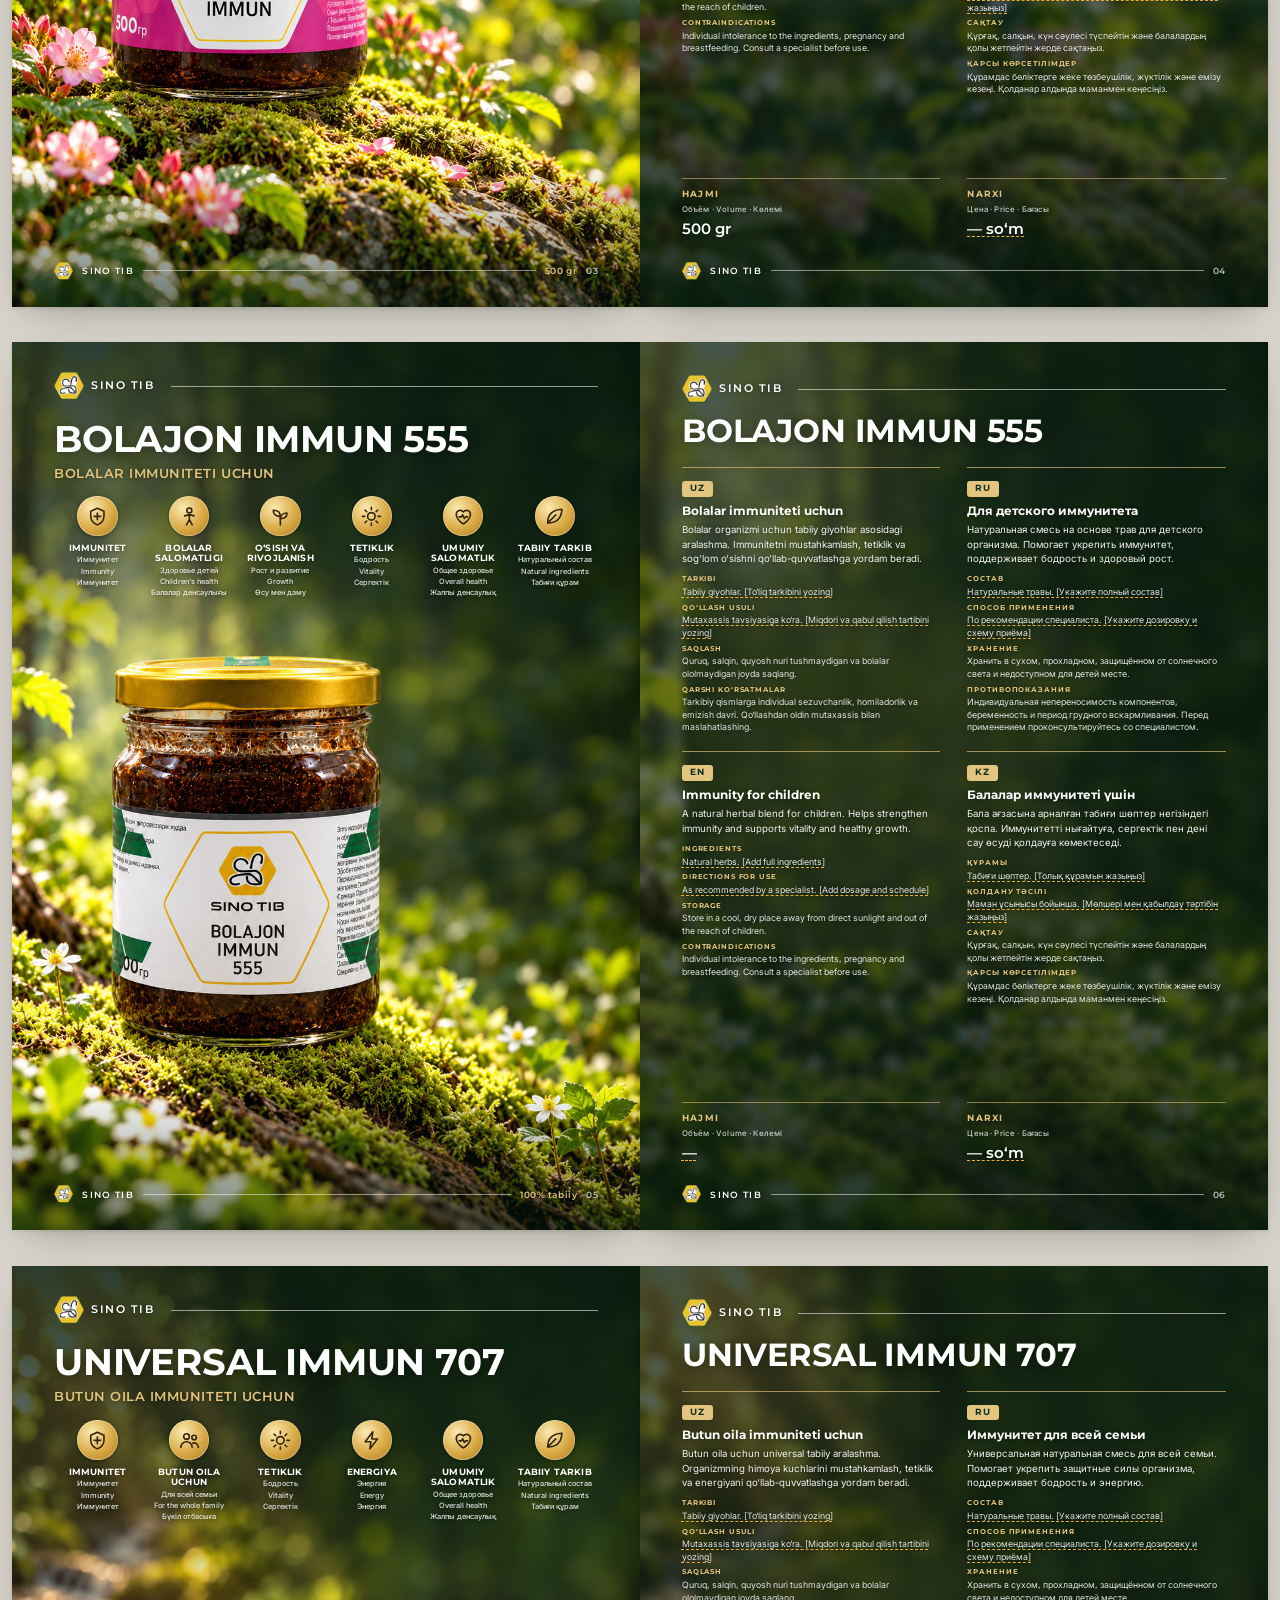
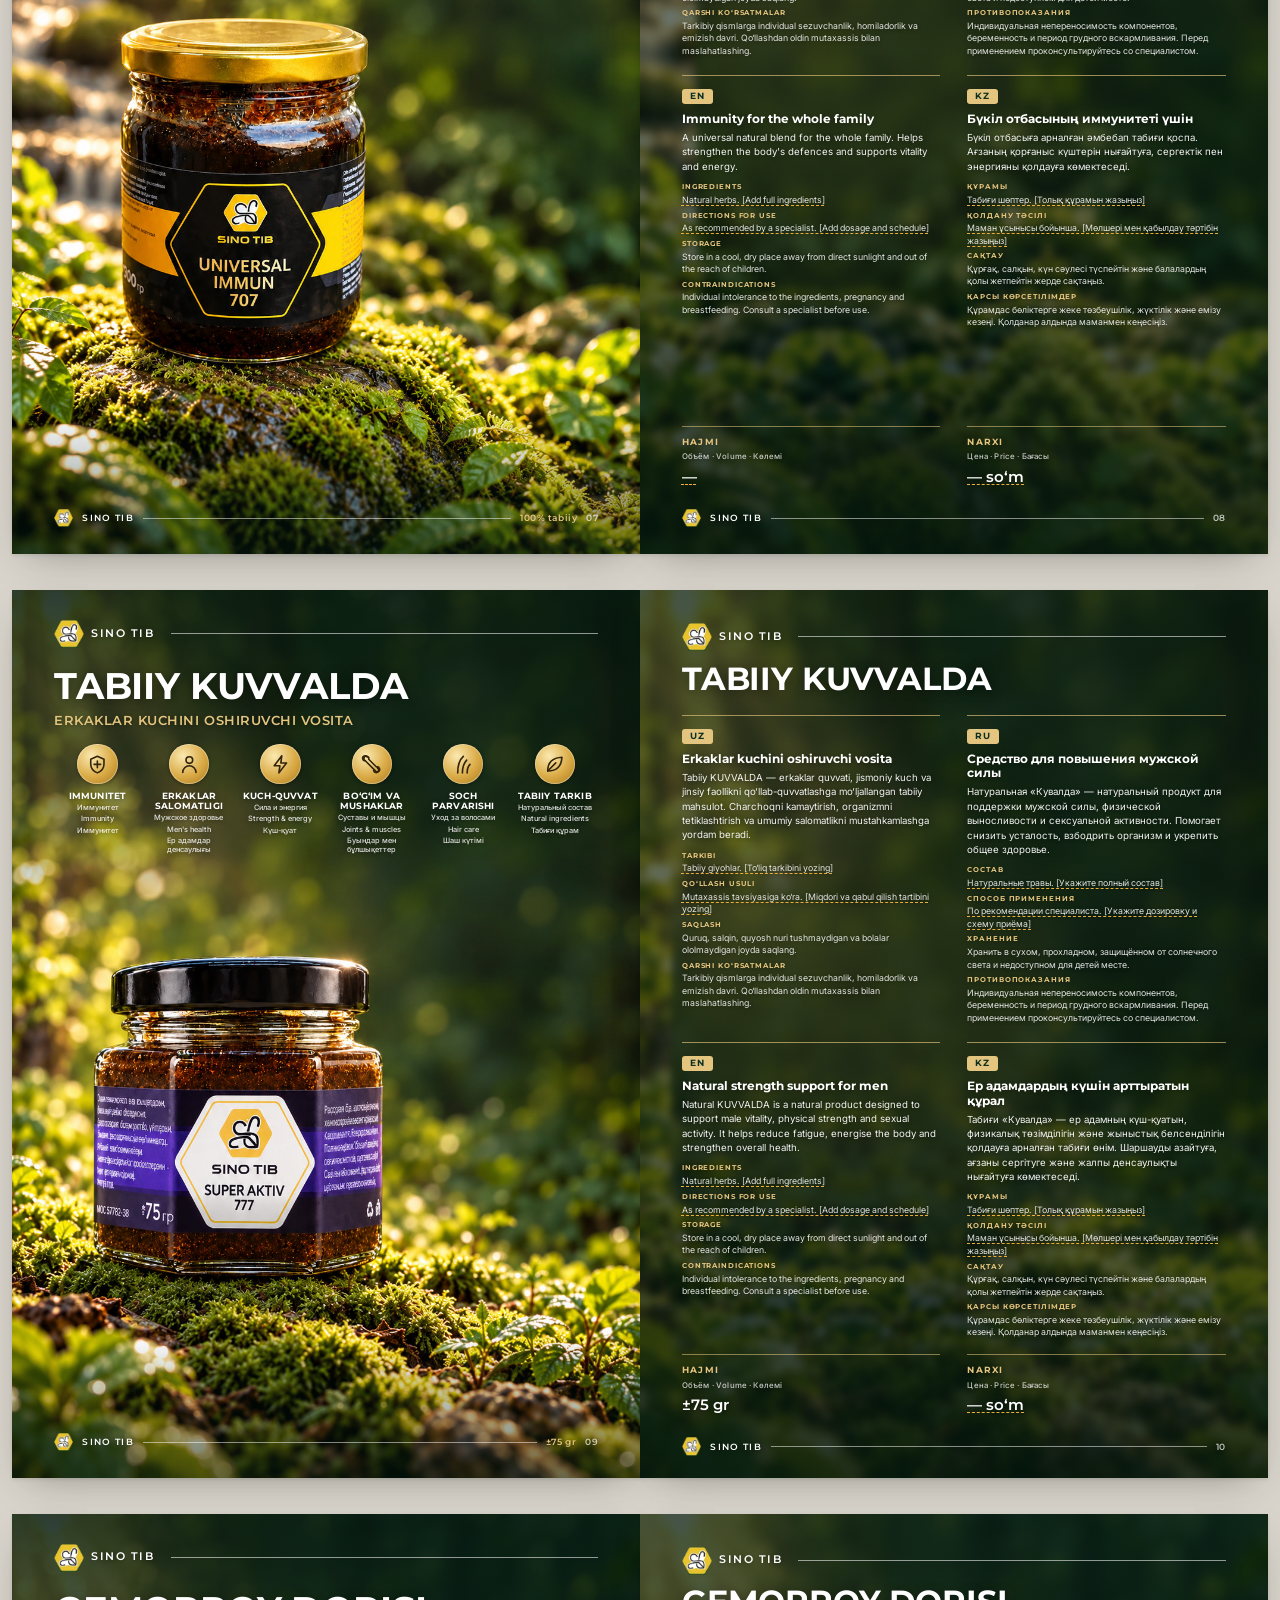
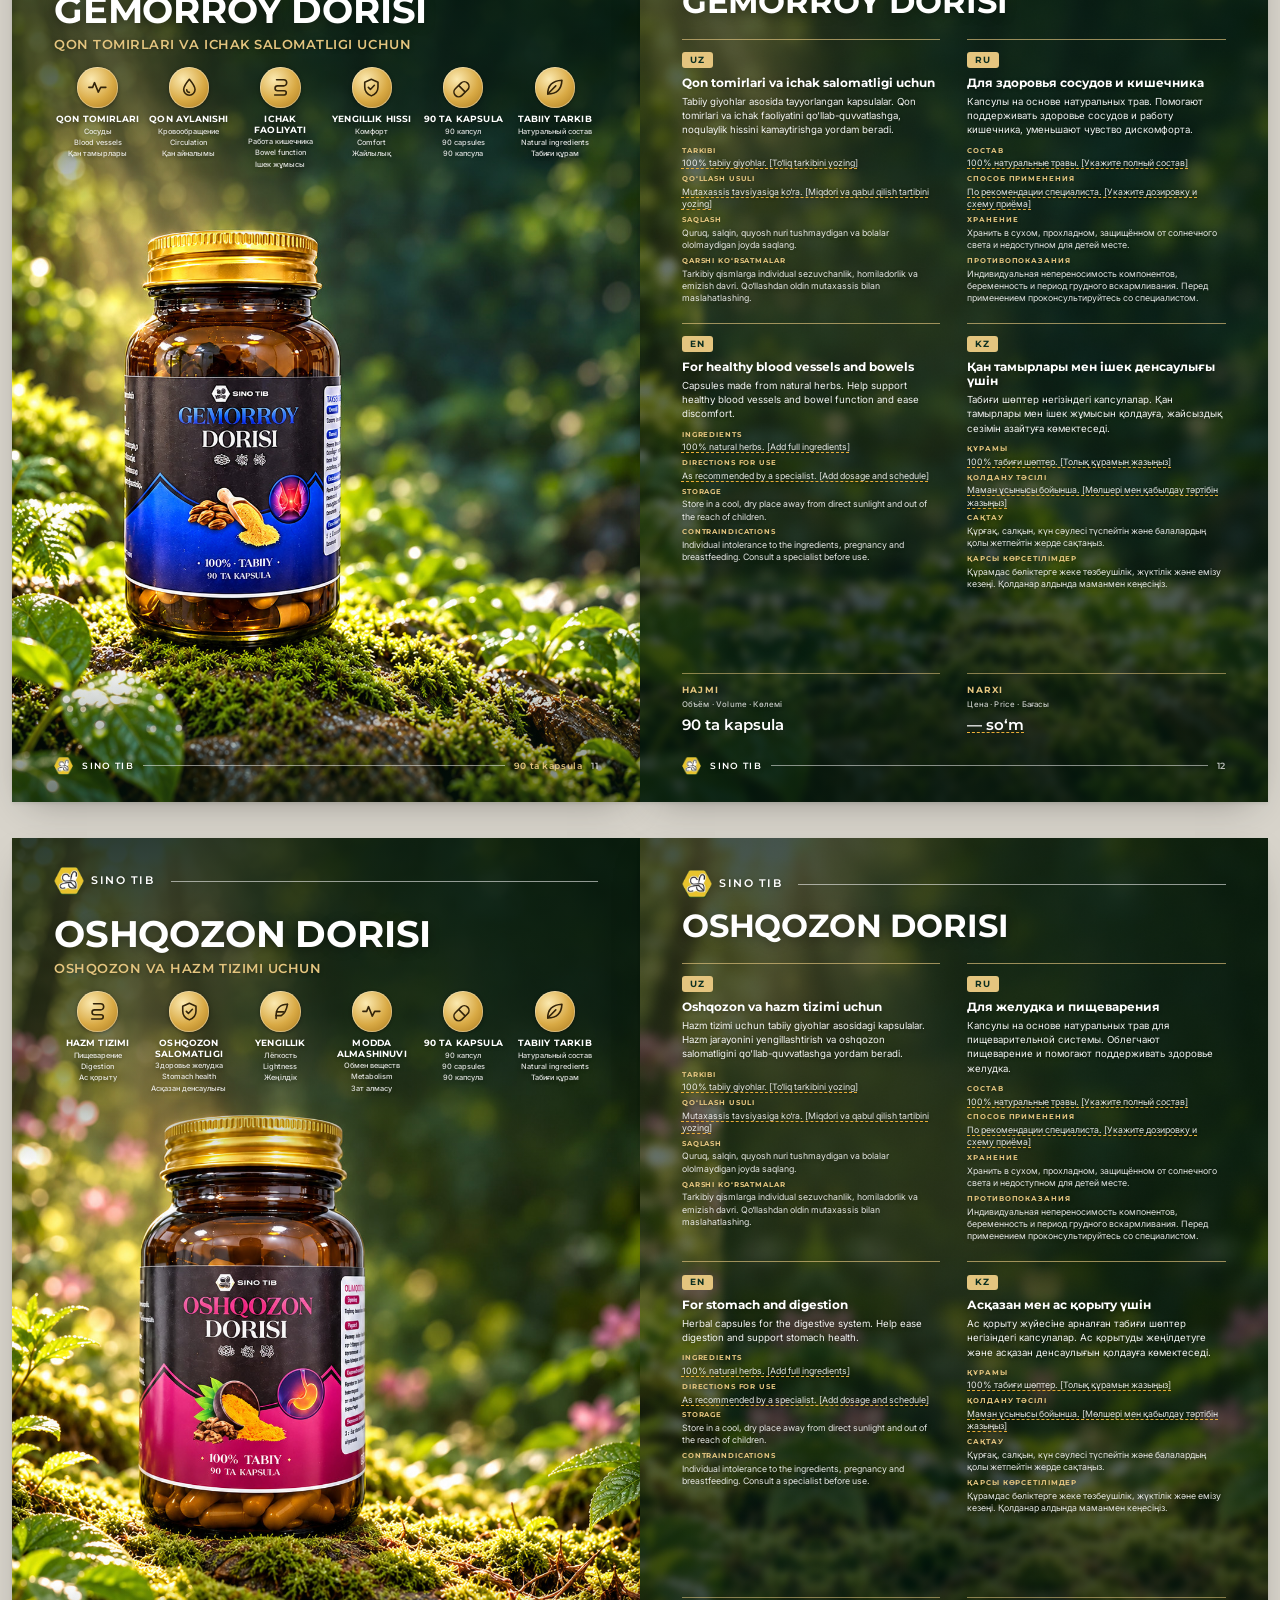
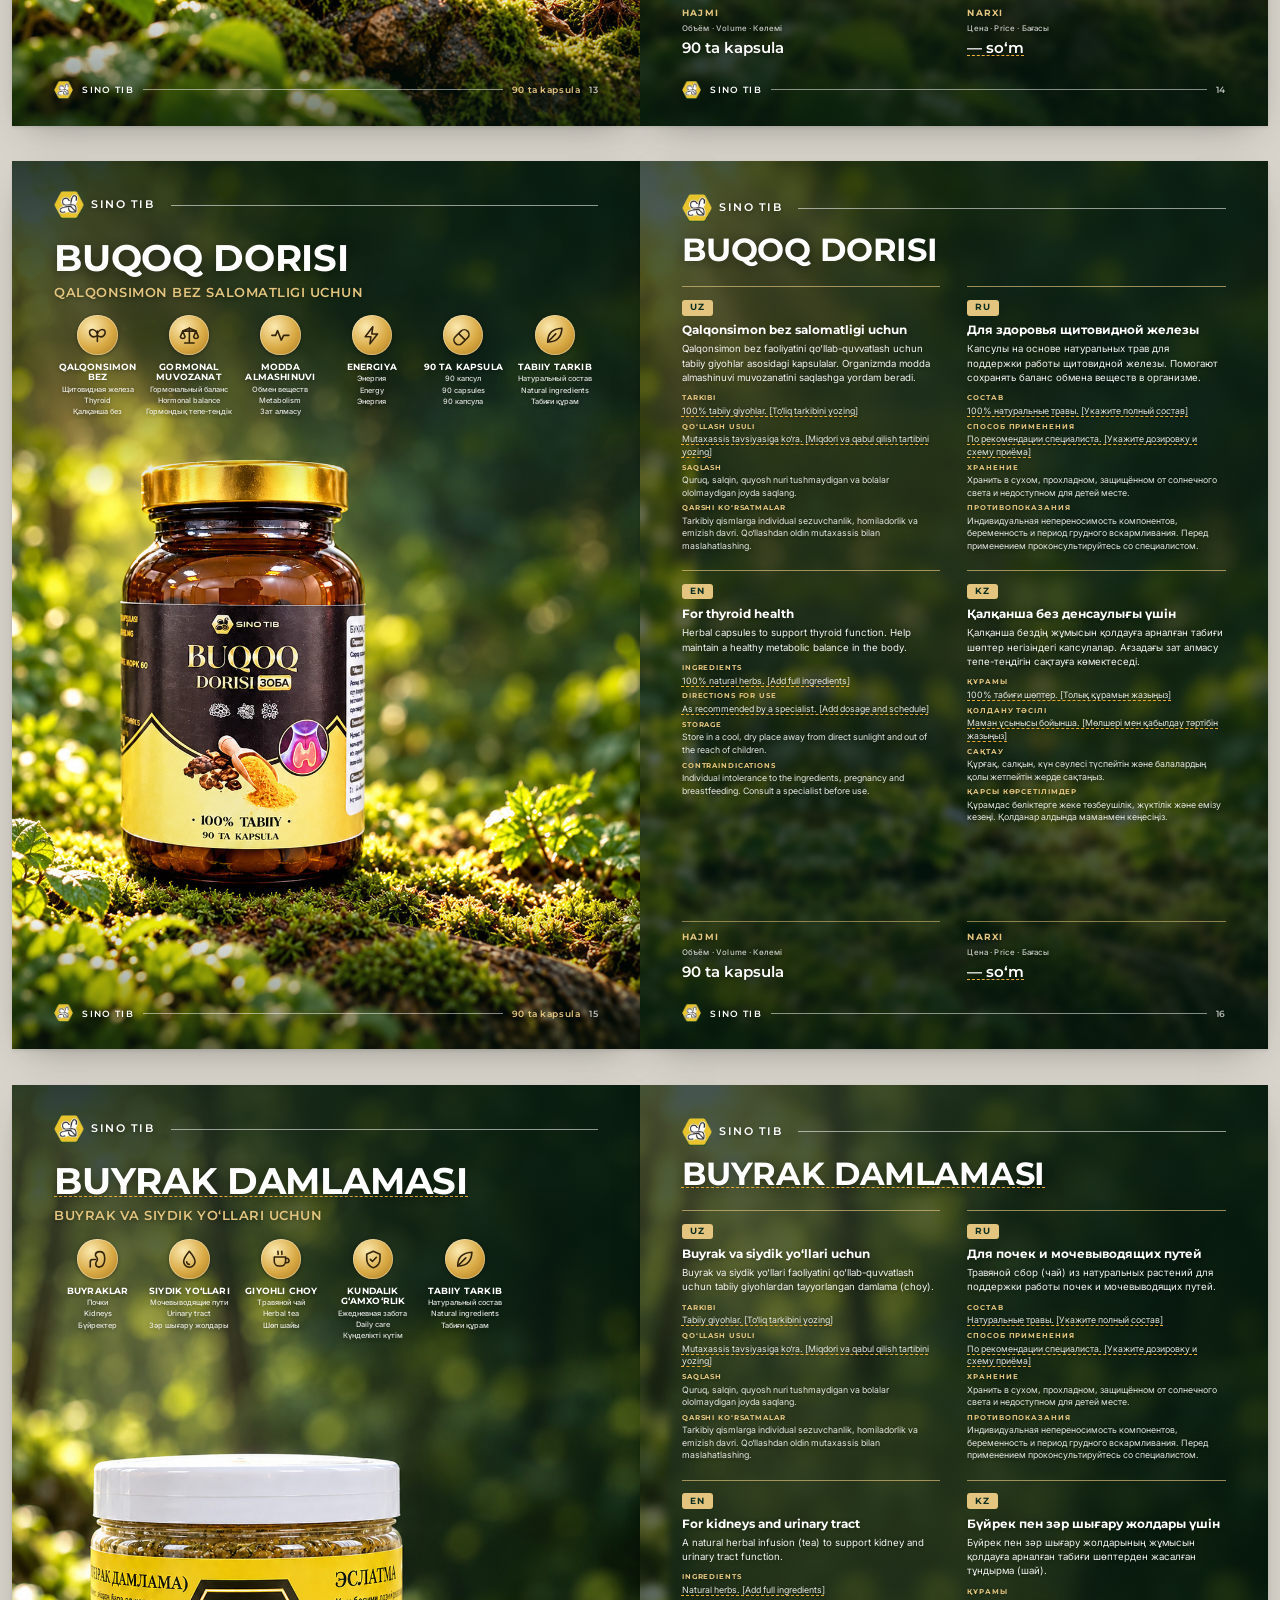
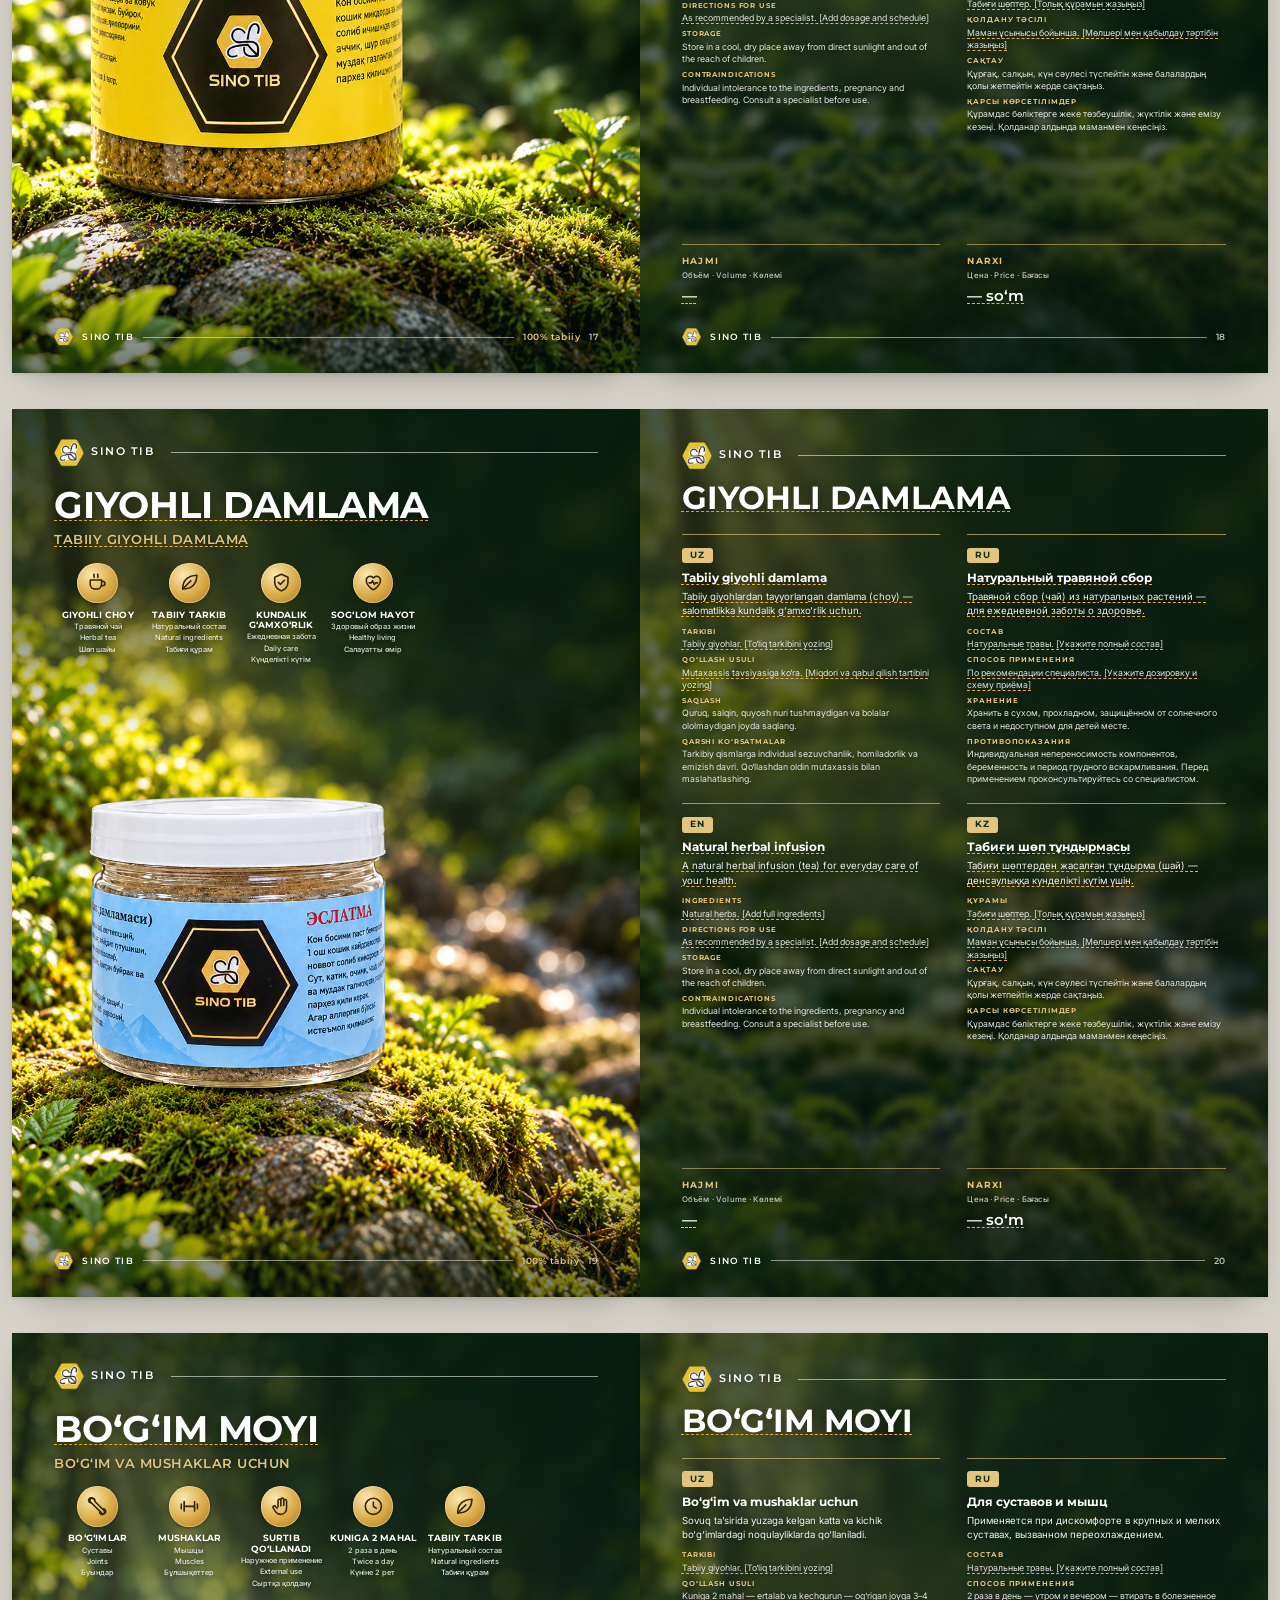
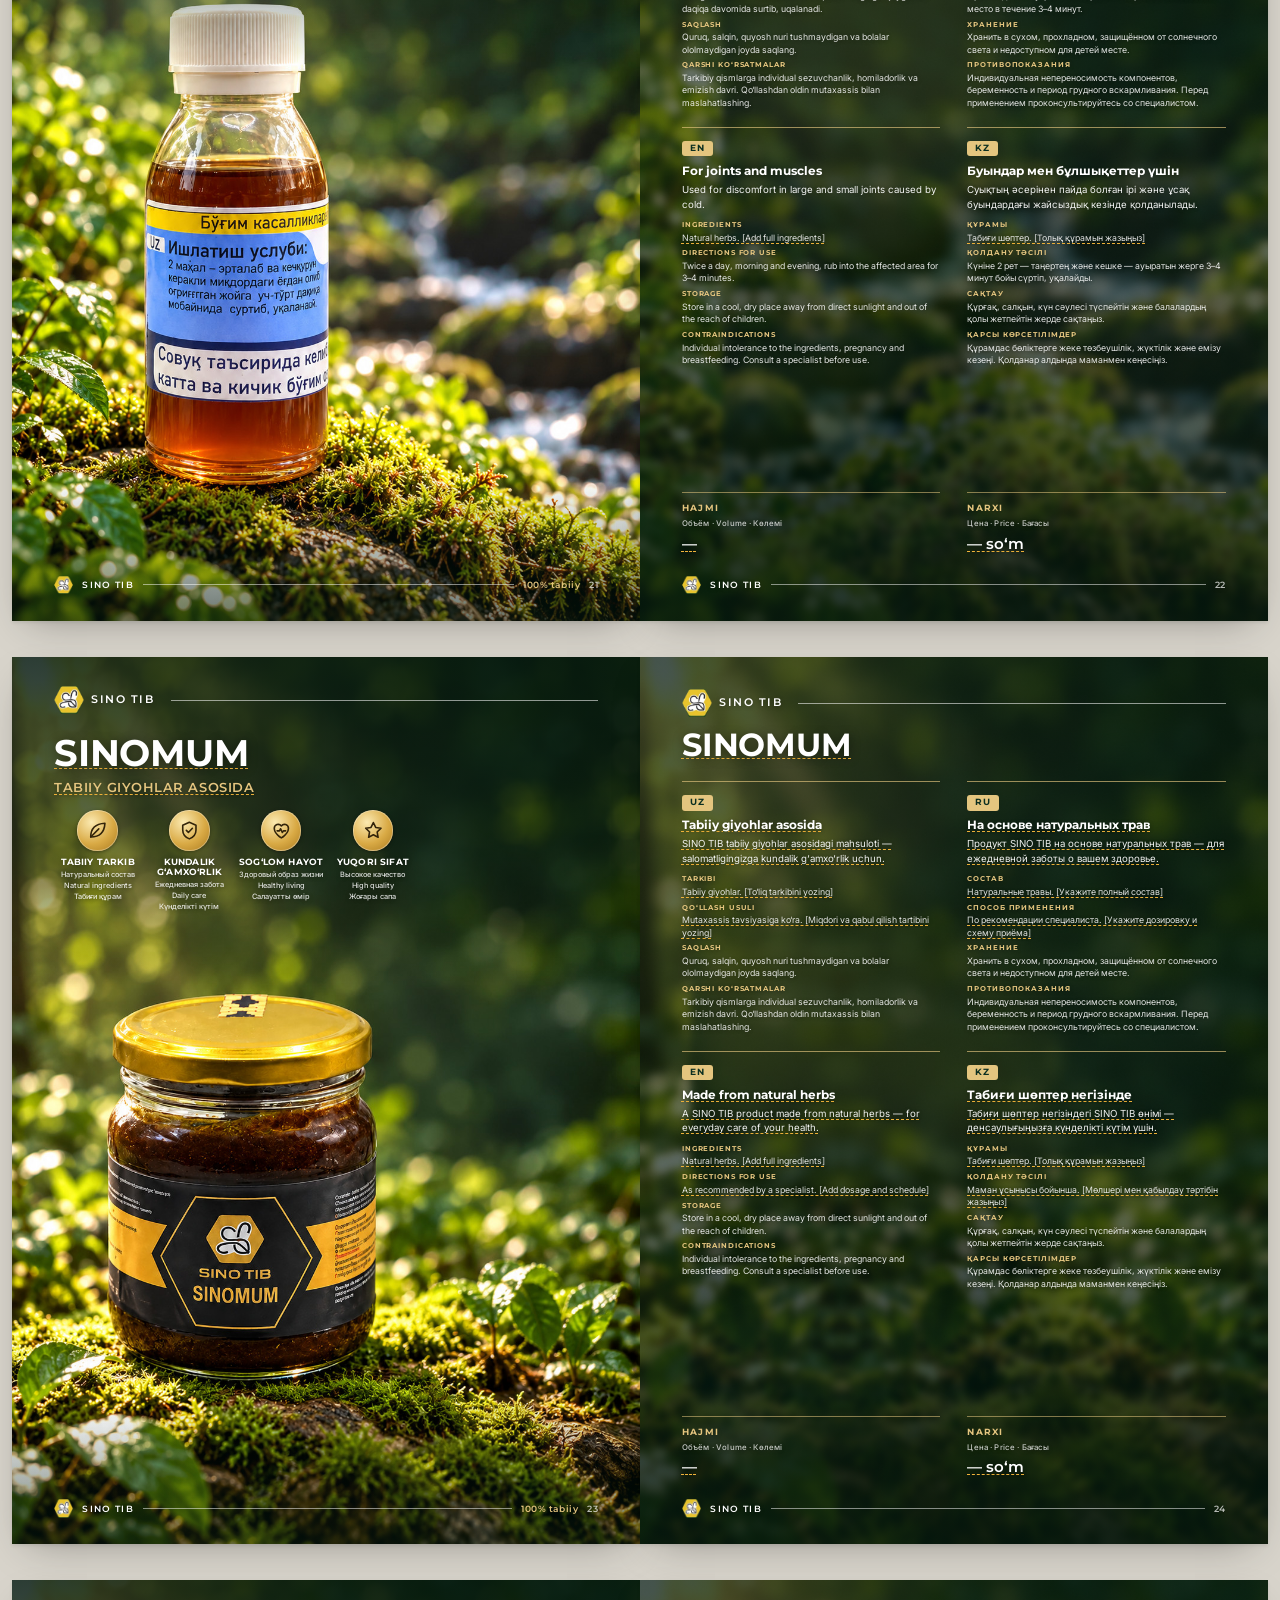
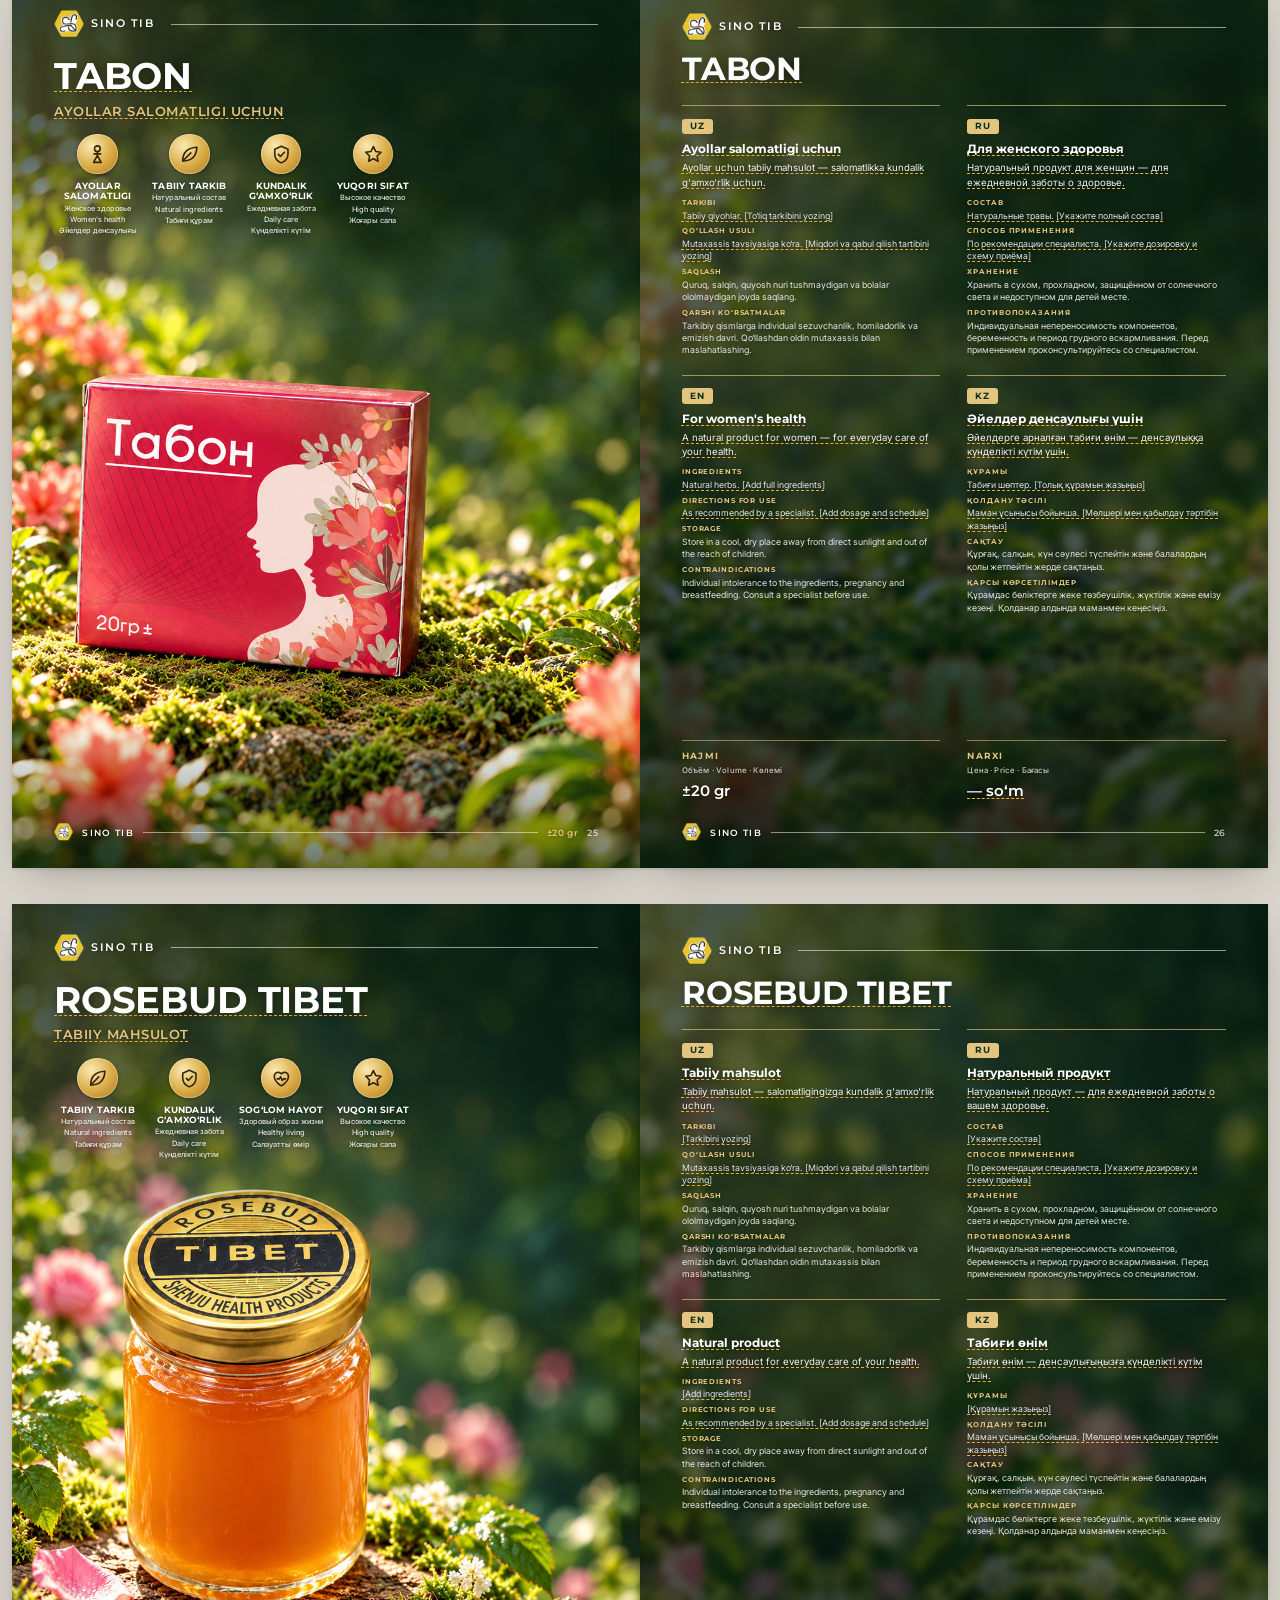
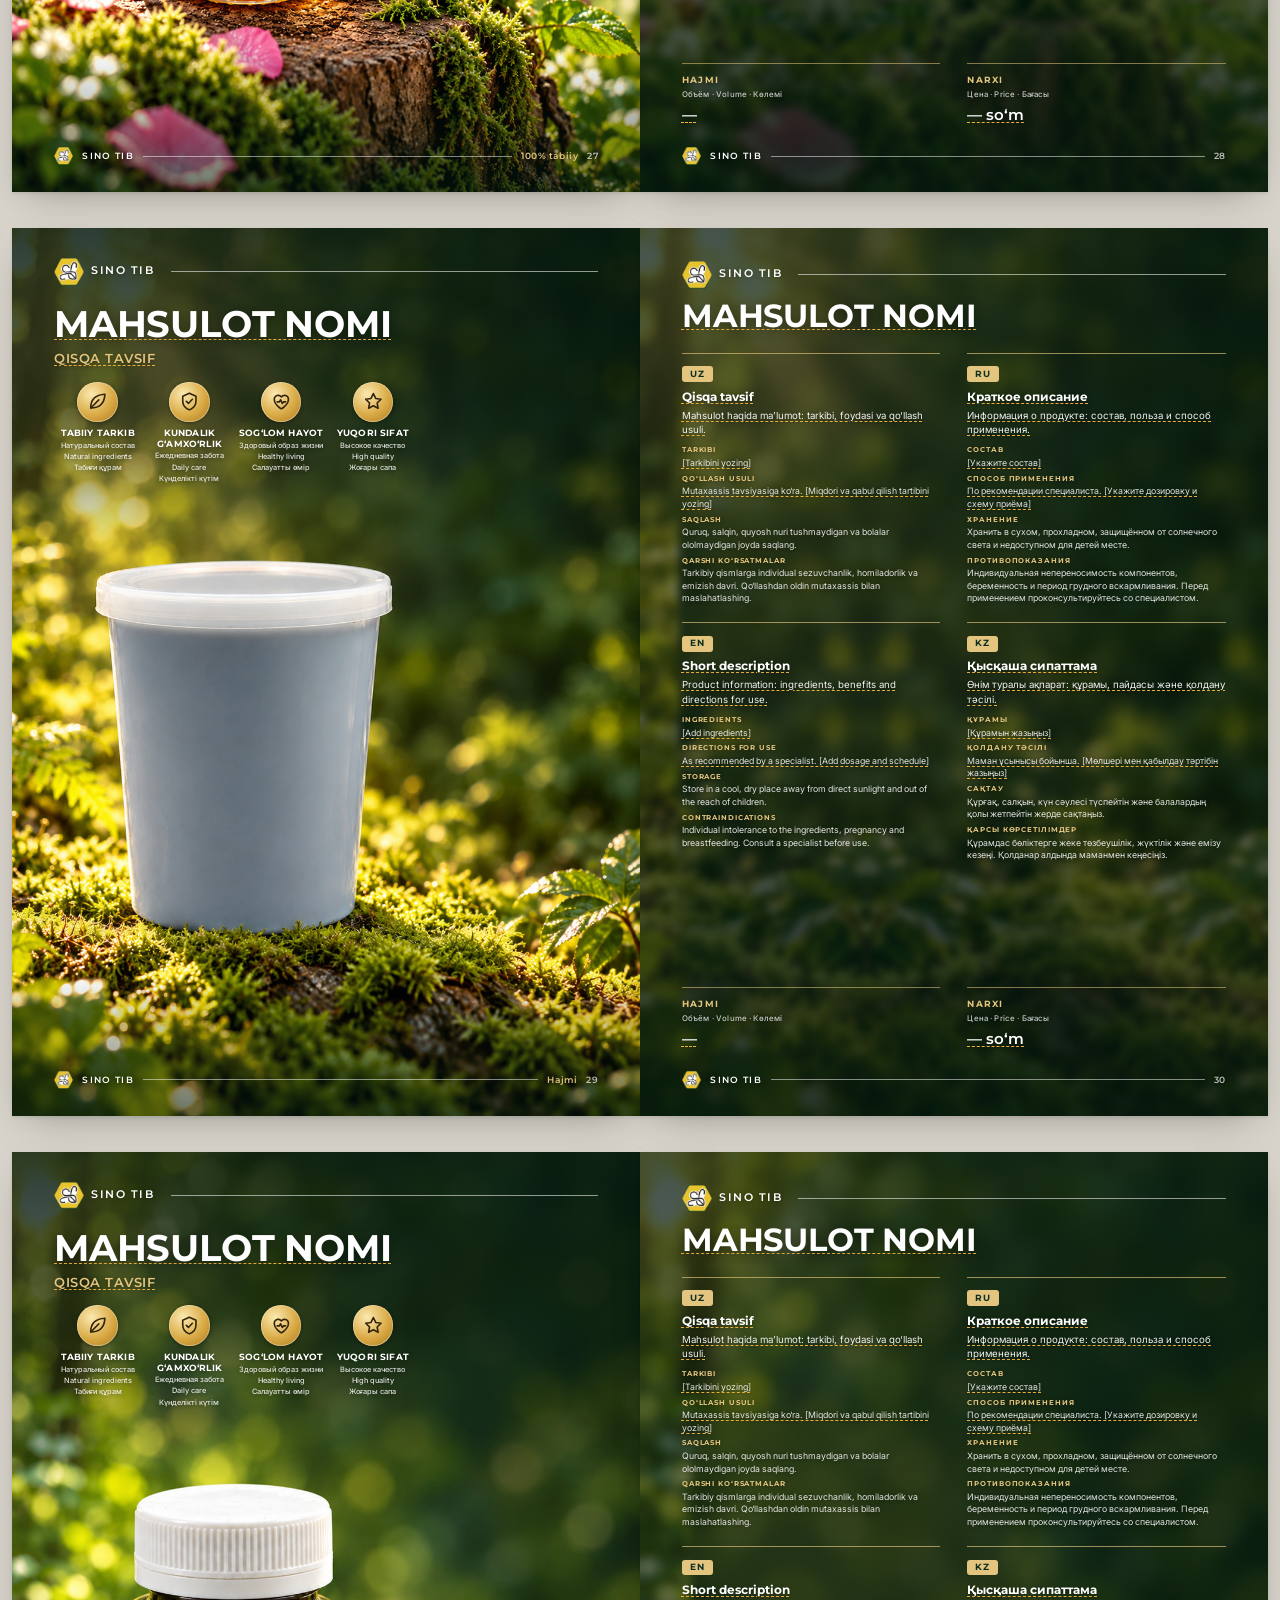
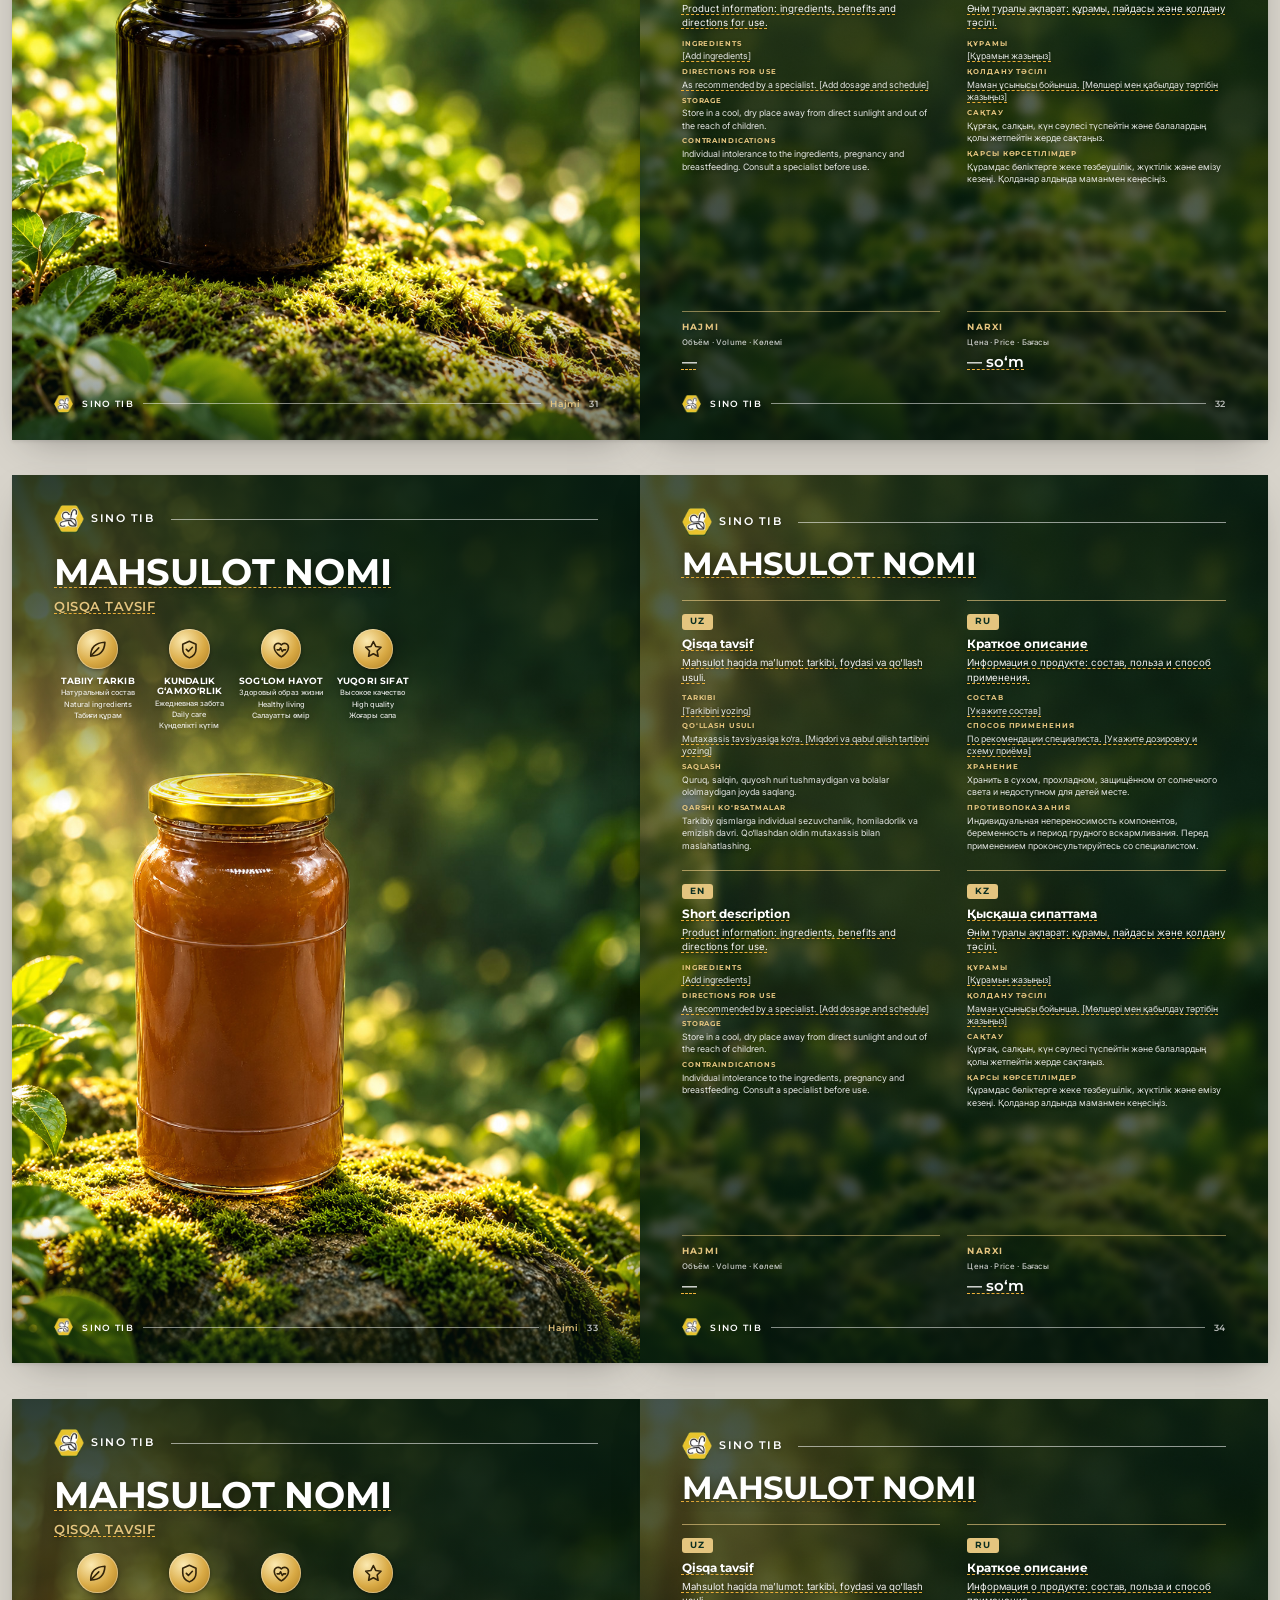
==== commit dfd9b568: "Katalog: o'ng sahifada to'liq ma'lumot 4 tilda, generator repoga ko'chirildi Har bir ma'lumot sahifa" ====
--- a/katalog-a4/index.html
+++ b/katalog-a4/index.html
@@ -106,17 +106,15 @@
     <div class="inf__shade" aria-hidden="true"></div>
     <div class="inf__body">
       <div class="pp__brand"><img src="img/logo.png" alt=""><span>SINO TIB</span></div>
-      <p class="pp__eyebrow">SINO TIB · ±500 gr</p>
       <h2 class="inf__title">Erkak Immun 999</h2>
       <div class="inf__langs">
-        <div class="inf__lang" lang="uz"><span class="lang__tag">UZ</span><h4>Erkaklar immuniteti va quvvati uchun</h4><p>Erkaklar organizmi uchun tabiiy giyohlar asosidagi aralashma. Immunitetni mustahkamlash, kuch-quvvat va tetiklikni qo‘llab-quvvatlashga yordam beradi.</p></div>
-        <div class="inf__lang" lang="ru"><span class="lang__tag">RU</span><h4>Для мужского иммунитета и силы</h4><p>Натуральная смесь на основе трав для мужского организма. Помогает укрепить иммунитет, поддерживает силу и бодрость.</p></div>
-        <div class="inf__lang" lang="en"><span class="lang__tag">EN</span><h4>Immunity and strength for men</h4><p>A natural herbal blend for men. Helps strengthen immunity and supports strength and vitality.</p></div>
-        <div class="inf__lang" lang="kk"><span class="lang__tag">KZ</span><h4>Ер адамдардың иммунитеті мен күш-қуаты үшін</h4><p>Ер адам ағзасына арналған табиғи шөптер негізіндегі қоспа. Иммунитетті нығайтуға, күш-қуат пен сергектікті қолдауға көмектеседі.</p></div>
+        <div class="inf__lang" lang="uz"><span class="lang__tag">UZ</span><h4>Erkaklar immuniteti va quvvati uchun</h4><p class="inf__desc">Erkaklar organizmi uchun tabiiy giyohlar asosidagi aralashma. Immunitetni mustahkamlash, kuch-quvvat va tetiklikni qo‘llab-quvvatlashga yordam beradi.</p><dl class="inf__secs"><div><dt>Tarkibi</dt><dd class="ph">Tabiiy giyohlar. [To‘liq tarkibini yozing]</dd></div><div><dt>Qo‘llash usuli</dt><dd class="ph">Mutaxassis tavsiyasiga ko‘ra. [Miqdori va qabul qilish tartibini yozing]</dd></div><div><dt>Saqlash</dt><dd>Quruq, salqin, quyosh nuri tushmaydigan va bolalar ololmaydigan joyda saqlang.</dd></div><div><dt>Qarshi ko‘rsatmalar</dt><dd>Tarkibiy qismlarga individual sezuvchanlik, homiladorlik va emizish davri. Qo‘llashdan oldin mutaxassis bilan maslahatlashing.</dd></div></dl></div>
+        <div class="inf__lang" lang="ru"><span class="lang__tag">RU</span><h4>Для мужского иммунитета и силы</h4><p class="inf__desc">Натуральная смесь на основе трав для мужского организма. Помогает укрепить иммунитет, поддерживает силу и бодрость.</p><dl class="inf__secs"><div><dt>Состав</dt><dd class="ph">Натуральные травы. [Укажите полный состав]</dd></div><div><dt>Способ применения</dt><dd class="ph">По рекомендации специалиста. [Укажите дозировку и схему приёма]</dd></div><div><dt>Хранение</dt><dd>Хранить в сухом, прохладном, защищённом от солнечного света и недоступном для детей месте.</dd></div><div><dt>Противопоказания</dt><dd>Индивидуальная непереносимость компонентов, беременность и период грудного вскармливания. Перед применением проконсультируйтесь со специалистом.</dd></div></dl></div>
+        <div class="inf__lang" lang="en"><span class="lang__tag">EN</span><h4>Immunity and strength for men</h4><p class="inf__desc">A natural herbal blend for men. Helps strengthen immunity and supports strength and vitality.</p><dl class="inf__secs"><div><dt>Ingredients</dt><dd class="ph">Natural herbs. [Add full ingredients]</dd></div><div><dt>Directions for use</dt><dd class="ph">As recommended by a specialist. [Add dosage and schedule]</dd></div><div><dt>Storage</dt><dd>Store in a cool, dry place away from direct sunlight and out of the reach of children.</dd></div><div><dt>Contraindications</dt><dd>Individual intolerance to the ingredients, pregnancy and breastfeeding. Consult a specialist before use.</dd></div></dl></div>
+        <div class="inf__lang" lang="kk"><span class="lang__tag">KZ</span><h4>Ер адамдардың иммунитеті мен күш-қуаты үшін</h4><p class="inf__desc">Ер адам ағзасына арналған табиғи шөптер негізіндегі қоспа. Иммунитетті нығайтуға, күш-қуат пен сергектікті қолдауға көмектеседі.</p><dl class="inf__secs"><div><dt>Құрамы</dt><dd class="ph">Табиғи шөптер. [Толық құрамын жазыңыз]</dd></div><div><dt>Қолдану тәсілі</dt><dd class="ph">Маман ұсынысы бойынша. [Мөлшері мен қабылдау тәртібін жазыңыз]</dd></div><div><dt>Сақтау</dt><dd>Құрғақ, салқын, күн сәулесі түспейтін және балалардың қолы жетпейтін жерде сақтаңыз.</dd></div><div><dt>Қарсы көрсетілімдер</dt><dd>Құрамдас бөліктерге жеке төзбеушілік, жүктілік және емізу кезеңі. Қолданар алдында маманмен кеңесіңіз.</dd></div></dl></div>
       </div>
       <dl class="inf__specs">
         <div><dt>Hajmi<small>Объём · Volume · Көлемі</small></dt><dd>±500 gr</dd></div>
-        <div><dt>Tarkibi<small>Состав · Ingredients · Құрамы</small></dt><dd>100% tabiiy</dd></div>
         <div><dt>Narxi<small>Цена · Price · Бағасы</small></dt><dd class="ph">— so‘m</dd></div>
       </dl>
       <div class="pp__bar"><img src="img/logo.png" alt=""><span>SINO TIB</span><i></i><span class="pp__n">02</span></div>
@@ -150,17 +148,15 @@
     <div class="inf__shade" aria-hidden="true"></div>
     <div class="inf__body">
       <div class="pp__brand"><img src="img/logo.png" alt=""><span>SINO TIB</span></div>
-      <p class="pp__eyebrow">SINO TIB · 500 gr</p>
       <h2 class="inf__title">Ayol Immun</h2>
       <div class="inf__langs">
-        <div class="inf__lang" lang="uz"><span class="lang__tag">UZ</span><h4>Ayollar immuniteti va tetikligi uchun</h4><p>Ayollar organizmi uchun maxsus tabiiy aralashma. Immunitetni mustahkamlash, tetiklik va umumiy salomatlikni qo‘llab-quvvatlashga yordam beradi.</p></div>
-        <div class="inf__lang" lang="ru"><span class="lang__tag">RU</span><h4>Для женского иммунитета и бодрости</h4><p>Специальная натуральная смесь для женского организма. Помогает укрепить иммунитет, поддерживает бодрость и общее здоровье.</p></div>
-        <div class="inf__lang" lang="en"><span class="lang__tag">EN</span><h4>Immunity and vitality for women</h4><p>A special natural blend for women. Helps strengthen immunity and supports vitality and overall health.</p></div>
-        <div class="inf__lang" lang="kk"><span class="lang__tag">KZ</span><h4>Әйелдердің иммунитеті мен сергектігі үшін</h4><p>Әйел ағзасына арналған арнайы табиғи қоспа. Иммунитетті нығайтуға, сергектік пен жалпы денсаулықты қолдауға көмектеседі.</p></div>
+        <div class="inf__lang" lang="uz"><span class="lang__tag">UZ</span><h4>Ayollar immuniteti va tetikligi uchun</h4><p class="inf__desc">Ayollar organizmi uchun maxsus tabiiy aralashma. Immunitetni mustahkamlash, tetiklik va umumiy salomatlikni qo‘llab-quvvatlashga yordam beradi.</p><dl class="inf__secs"><div><dt>Tarkibi</dt><dd class="ph">Tabiiy giyohlar. [To‘liq tarkibini yozing]</dd></div><div><dt>Qo‘llash usuli</dt><dd class="ph">Mutaxassis tavsiyasiga ko‘ra. [Miqdori va qabul qilish tartibini yozing]</dd></div><div><dt>Saqlash</dt><dd>Quruq, salqin, quyosh nuri tushmaydigan va bolalar ololmaydigan joyda saqlang.</dd></div><div><dt>Qarshi ko‘rsatmalar</dt><dd>Tarkibiy qismlarga individual sezuvchanlik, homiladorlik va emizish davri. Qo‘llashdan oldin mutaxassis bilan maslahatlashing.</dd></div></dl></div>
+        <div class="inf__lang" lang="ru"><span class="lang__tag">RU</span><h4>Для женского иммунитета и бодрости</h4><p class="inf__desc">Специальная натуральная смесь для женского организма. Помогает укрепить иммунитет, поддерживает бодрость и общее здоровье.</p><dl class="inf__secs"><div><dt>Состав</dt><dd class="ph">Натуральные травы. [Укажите полный состав]</dd></div><div><dt>Способ применения</dt><dd class="ph">По рекомендации специалиста. [Укажите дозировку и схему приёма]</dd></div><div><dt>Хранение</dt><dd>Хранить в сухом, прохладном, защищённом от солнечного света и недоступном для детей месте.</dd></div><div><dt>Противопоказания</dt><dd>Индивидуальная непереносимость компонентов, беременность и период грудного вскармливания. Перед применением проконсультируйтесь со специалистом.</dd></div></dl></div>
+        <div class="inf__lang" lang="en"><span class="lang__tag">EN</span><h4>Immunity and vitality for women</h4><p class="inf__desc">A special natural blend for women. Helps strengthen immunity and supports vitality and overall health.</p><dl class="inf__secs"><div><dt>Ingredients</dt><dd class="ph">Natural herbs. [Add full ingredients]</dd></div><div><dt>Directions for use</dt><dd class="ph">As recommended by a specialist. [Add dosage and schedule]</dd></div><div><dt>Storage</dt><dd>Store in a cool, dry place away from direct sunlight and out of the reach of children.</dd></div><div><dt>Contraindications</dt><dd>Individual intolerance to the ingredients, pregnancy and breastfeeding. Consult a specialist before use.</dd></div></dl></div>
+        <div class="inf__lang" lang="kk"><span class="lang__tag">KZ</span><h4>Әйелдердің иммунитеті мен сергектігі үшін</h4><p class="inf__desc">Әйел ағзасына арналған арнайы табиғи қоспа. Иммунитетті нығайтуға, сергектік пен жалпы денсаулықты қолдауға көмектеседі.</p><dl class="inf__secs"><div><dt>Құрамы</dt><dd class="ph">Табиғи шөптер. [Толық құрамын жазыңыз]</dd></div><div><dt>Қолдану тәсілі</dt><dd class="ph">Маман ұсынысы бойынша. [Мөлшері мен қабылдау тәртібін жазыңыз]</dd></div><div><dt>Сақтау</dt><dd>Құрғақ, салқын, күн сәулесі түспейтін және балалардың қолы жетпейтін жерде сақтаңыз.</dd></div><div><dt>Қарсы көрсетілімдер</dt><dd>Құрамдас бөліктерге жеке төзбеушілік, жүктілік және емізу кезеңі. Қолданар алдында маманмен кеңесіңіз.</dd></div></dl></div>
       </div>
       <dl class="inf__specs">
         <div><dt>Hajmi<small>Объём · Volume · Көлемі</small></dt><dd>500 gr</dd></div>
-        <div><dt>Tarkibi<small>Состав · Ingredients · Құрамы</small></dt><dd>100% tabiiy</dd></div>
         <div><dt>Narxi<small>Цена · Price · Бағасы</small></dt><dd class="ph">— so‘m</dd></div>
       </dl>
       <div class="pp__bar"><img src="img/logo.png" alt=""><span>SINO TIB</span><i></i><span class="pp__n">04</span></div>
@@ -194,17 +190,15 @@
     <div class="inf__shade" aria-hidden="true"></div>
     <div class="inf__body">
       <div class="pp__brand"><img src="img/logo.png" alt=""><span>SINO TIB</span></div>
-      <p class="pp__eyebrow">SINO TIB · 100% tabiiy</p>
       <h2 class="inf__title">Bolajon Immun 555</h2>
       <div class="inf__langs">
-        <div class="inf__lang" lang="uz"><span class="lang__tag">UZ</span><h4>Bolalar immuniteti uchun</h4><p>Bolalar organizmi uchun tabiiy giyohlar asosidagi aralashma. Immunitetni mustahkamlash, tetiklik va sog‘lom o‘sishni qo‘llab-quvvatlashga yordam beradi.</p></div>
-        <div class="inf__lang" lang="ru"><span class="lang__tag">RU</span><h4>Для детского иммунитета</h4><p>Натуральная смесь на основе трав для детского организма. Помогает укрепить иммунитет, поддерживает бодрость и здоровый рост.</p></div>
-        <div class="inf__lang" lang="en"><span class="lang__tag">EN</span><h4>Immunity for children</h4><p>A natural herbal blend for children. Helps strengthen immunity and supports vitality and healthy growth.</p></div>
-        <div class="inf__lang" lang="kk"><span class="lang__tag">KZ</span><h4>Балалар иммунитеті үшін</h4><p>Бала ағзасына арналған табиғи шөптер негізіндегі қоспа. Иммунитетті нығайтуға, сергектік пен дені сау өсуді қолдауға көмектеседі.</p></div>
-      </div>
-      <dl class="inf__specs">
-        <div><dt>Hajmi<small>Объём · Volume · Көлемі</small></dt><dd class="ph">—</dd></div>
-        <div><dt>Tarkibi<small>Состав · Ingredients · Құрамы</small></dt><dd>100% tabiiy</dd></div>
+        <div class="inf__lang" lang="uz"><span class="lang__tag">UZ</span><h4>Bolalar immuniteti uchun</h4><p class="inf__desc">Bolalar organizmi uchun tabiiy giyohlar asosidagi aralashma. Immunitetni mustahkamlash, tetiklik va sog‘lom o‘sishni qo‘llab-quvvatlashga yordam beradi.</p><dl class="inf__secs"><div><dt>Tarkibi</dt><dd class="ph">Tabiiy giyohlar. [To‘liq tarkibini yozing]</dd></div><div><dt>Qo‘llash usuli</dt><dd class="ph">Mutaxassis tavsiyasiga ko‘ra. [Miqdori va qabul qilish tartibini yozing]</dd></div><div><dt>Saqlash</dt><dd>Quruq, salqin, quyosh nuri tushmaydigan va bolalar ololmaydigan joyda saqlang.</dd></div><div><dt>Qarshi ko‘rsatmalar</dt><dd>Tarkibiy qismlarga individual sezuvchanlik, homiladorlik va emizish davri. Qo‘llashdan oldin mutaxassis bilan maslahatlashing.</dd></div></dl></div>
+        <div class="inf__lang" lang="ru"><span class="lang__tag">RU</span><h4>Для детского иммунитета</h4><p class="inf__desc">Натуральная смесь на основе трав для детского организма. Помогает укрепить иммунитет, поддерживает бодрость и здоровый рост.</p><dl class="inf__secs"><div><dt>Состав</dt><dd class="ph">Натуральные травы. [Укажите полный состав]</dd></div><div><dt>Способ применения</dt><dd class="ph">По рекомендации специалиста. [Укажите дозировку и схему приёма]</dd></div><div><dt>Хранение</dt><dd>Хранить в сухом, прохладном, защищённом от солнечного света и недоступном для детей месте.</dd></div><div><dt>Противопоказания</dt><dd>Индивидуальная непереносимость компонентов, беременность и период грудного вскармливания. Перед применением проконсультируйтесь со специалистом.</dd></div></dl></div>
+        <div class="inf__lang" lang="en"><span class="lang__tag">EN</span><h4>Immunity for children</h4><p class="inf__desc">A natural herbal blend for children. Helps strengthen immunity and supports vitality and healthy growth.</p><dl class="inf__secs"><div><dt>Ingredients</dt><dd class="ph">Natural herbs. [Add full ingredients]</dd></div><div><dt>Directions for use</dt><dd class="ph">As recommended by a specialist. [Add dosage and schedule]</dd></div><div><dt>Storage</dt><dd>Store in a cool, dry place away from direct sunlight and out of the reach of children.</dd></div><div><dt>Contraindications</dt><dd>Individual intolerance to the ingredients, pregnancy and breastfeeding. Consult a specialist before use.</dd></div></dl></div>
+        <div class="inf__lang" lang="kk"><span class="lang__tag">KZ</span><h4>Балалар иммунитеті үшін</h4><p class="inf__desc">Бала ағзасына арналған табиғи шөптер негізіндегі қоспа. Иммунитетті нығайтуға, сергектік пен дені сау өсуді қолдауға көмектеседі.</p><dl class="inf__secs"><div><dt>Құрамы</dt><dd class="ph">Табиғи шөптер. [Толық құрамын жазыңыз]</dd></div><div><dt>Қолдану тәсілі</dt><dd class="ph">Маман ұсынысы бойынша. [Мөлшері мен қабылдау тәртібін жазыңыз]</dd></div><div><dt>Сақтау</dt><dd>Құрғақ, салқын, күн сәулесі түспейтін және балалардың қолы жетпейтін жерде сақтаңыз.</dd></div><div><dt>Қарсы көрсетілімдер</dt><dd>Құрамдас бөліктерге жеке төзбеушілік, жүктілік және емізу кезеңі. Қолданар алдында маманмен кеңесіңіз.</dd></div></dl></div>
+      </div>
+      <dl class="inf__specs">
+        <div><dt>Hajmi<small>Объём · Volume · Көлемі</small></dt><dd class="ph">—</dd></div>
         <div><dt>Narxi<small>Цена · Price · Бағасы</small></dt><dd class="ph">— so‘m</dd></div>
       </dl>
       <div class="pp__bar"><img src="img/logo.png" alt=""><span>SINO TIB</span><i></i><span class="pp__n">06</span></div>
@@ -238,17 +232,15 @@
     <div class="inf__shade" aria-hidden="true"></div>
     <div class="inf__body">
       <div class="pp__brand"><img src="img/logo.png" alt=""><span>SINO TIB</span></div>
-      <p class="pp__eyebrow">SINO TIB · 100% tabiiy</p>
       <h2 class="inf__title">Universal Immun 707</h2>
       <div class="inf__langs">
-        <div class="inf__lang" lang="uz"><span class="lang__tag">UZ</span><h4>Butun oila immuniteti uchun</h4><p>Butun oila uchun universal tabiiy aralashma. Organizmning himoya kuchlarini mustahkamlash, tetiklik va energiyani qo‘llab-quvvatlashga yordam beradi.</p></div>
-        <div class="inf__lang" lang="ru"><span class="lang__tag">RU</span><h4>Иммунитет для всей семьи</h4><p>Универсальная натуральная смесь для всей семьи. Помогает укрепить защитные силы организма, поддерживает бодрость и энергию.</p></div>
-        <div class="inf__lang" lang="en"><span class="lang__tag">EN</span><h4>Immunity for the whole family</h4><p>A universal natural blend for the whole family. Helps strengthen the body&#x27;s defences and supports vitality and energy.</p></div>
-        <div class="inf__lang" lang="kk"><span class="lang__tag">KZ</span><h4>Бүкіл отбасының иммунитеті үшін</h4><p>Бүкіл отбасыға арналған әмбебап табиғи қоспа. Ағзаның қорғаныс күштерін нығайтуға, сергектік пен энергияны қолдауға көмектеседі.</p></div>
-      </div>
-      <dl class="inf__specs">
-        <div><dt>Hajmi<small>Объём · Volume · Көлемі</small></dt><dd class="ph">—</dd></div>
-        <div><dt>Tarkibi<small>Состав · Ingredients · Құрамы</small></dt><dd>100% tabiiy</dd></div>
+        <div class="inf__lang" lang="uz"><span class="lang__tag">UZ</span><h4>Butun oila immuniteti uchun</h4><p class="inf__desc">Butun oila uchun universal tabiiy aralashma. Organizmning himoya kuchlarini mustahkamlash, tetiklik va energiyani qo‘llab-quvvatlashga yordam beradi.</p><dl class="inf__secs"><div><dt>Tarkibi</dt><dd class="ph">Tabiiy giyohlar. [To‘liq tarkibini yozing]</dd></div><div><dt>Qo‘llash usuli</dt><dd class="ph">Mutaxassis tavsiyasiga ko‘ra. [Miqdori va qabul qilish tartibini yozing]</dd></div><div><dt>Saqlash</dt><dd>Quruq, salqin, quyosh nuri tushmaydigan va bolalar ololmaydigan joyda saqlang.</dd></div><div><dt>Qarshi ko‘rsatmalar</dt><dd>Tarkibiy qismlarga individual sezuvchanlik, homiladorlik va emizish davri. Qo‘llashdan oldin mutaxassis bilan maslahatlashing.</dd></div></dl></div>
+        <div class="inf__lang" lang="ru"><span class="lang__tag">RU</span><h4>Иммунитет для всей семьи</h4><p class="inf__desc">Универсальная натуральная смесь для всей семьи. Помогает укрепить защитные силы организма, поддерживает бодрость и энергию.</p><dl class="inf__secs"><div><dt>Состав</dt><dd class="ph">Натуральные травы. [Укажите полный состав]</dd></div><div><dt>Способ применения</dt><dd class="ph">По рекомендации специалиста. [Укажите дозировку и схему приёма]</dd></div><div><dt>Хранение</dt><dd>Хранить в сухом, прохладном, защищённом от солнечного света и недоступном для детей месте.</dd></div><div><dt>Противопоказания</dt><dd>Индивидуальная непереносимость компонентов, беременность и период грудного вскармливания. Перед применением проконсультируйтесь со специалистом.</dd></div></dl></div>
+        <div class="inf__lang" lang="en"><span class="lang__tag">EN</span><h4>Immunity for the whole family</h4><p class="inf__desc">A universal natural blend for the whole family. Helps strengthen the body&#x27;s defences and supports vitality and energy.</p><dl class="inf__secs"><div><dt>Ingredients</dt><dd class="ph">Natural herbs. [Add full ingredients]</dd></div><div><dt>Directions for use</dt><dd class="ph">As recommended by a specialist. [Add dosage and schedule]</dd></div><div><dt>Storage</dt><dd>Store in a cool, dry place away from direct sunlight and out of the reach of children.</dd></div><div><dt>Contraindications</dt><dd>Individual intolerance to the ingredients, pregnancy and breastfeeding. Consult a specialist before use.</dd></div></dl></div>
+        <div class="inf__lang" lang="kk"><span class="lang__tag">KZ</span><h4>Бүкіл отбасының иммунитеті үшін</h4><p class="inf__desc">Бүкіл отбасыға арналған әмбебап табиғи қоспа. Ағзаның қорғаныс күштерін нығайтуға, сергектік пен энергияны қолдауға көмектеседі.</p><dl class="inf__secs"><div><dt>Құрамы</dt><dd class="ph">Табиғи шөптер. [Толық құрамын жазыңыз]</dd></div><div><dt>Қолдану тәсілі</dt><dd class="ph">Маман ұсынысы бойынша. [Мөлшері мен қабылдау тәртібін жазыңыз]</dd></div><div><dt>Сақтау</dt><dd>Құрғақ, салқын, күн сәулесі түспейтін және балалардың қолы жетпейтін жерде сақтаңыз.</dd></div><div><dt>Қарсы көрсетілімдер</dt><dd>Құрамдас бөліктерге жеке төзбеушілік, жүктілік және емізу кезеңі. Қолданар алдында маманмен кеңесіңіз.</dd></div></dl></div>
+      </div>
+      <dl class="inf__specs">
+        <div><dt>Hajmi<small>Объём · Volume · Көлемі</small></dt><dd class="ph">—</dd></div>
         <div><dt>Narxi<small>Цена · Price · Бағасы</small></dt><dd class="ph">— so‘m</dd></div>
       </dl>
       <div class="pp__bar"><img src="img/logo.png" alt=""><span>SINO TIB</span><i></i><span class="pp__n">08</span></div>
@@ -282,17 +274,15 @@
     <div class="inf__shade" aria-hidden="true"></div>
     <div class="inf__body">
       <div class="pp__brand"><img src="img/logo.png" alt=""><span>SINO TIB</span></div>
-      <p class="pp__eyebrow">Super Aktiv 777 · ±75 gr</p>
       <h2 class="inf__title">Tabiiy Kuvvalda</h2>
       <div class="inf__langs">
-        <div class="inf__lang" lang="uz"><span class="lang__tag">UZ</span><h4>Erkaklar kuchini oshiruvchi vosita</h4><p>Tabiiy KUVVALDA — erkaklar quvvati, jismoniy kuch va jinsiy faollikni qo‘llab-quvvatlashga mo‘ljallangan tabiiy mahsulot. Charchoqni kamaytirish, organizmni tetiklashtirish va umumiy salomatlikni mustahkamlashga yordam beradi.</p></div>
-        <div class="inf__lang" lang="ru"><span class="lang__tag">RU</span><h4>Средство для повышения мужской силы</h4><p>Натуральная «Кувалда» — натуральный продукт для поддержки мужской силы, физической выносливости и сексуальной активности. Помогает снизить усталость, взбодрить организм и укрепить общее здоровье.</p></div>
-        <div class="inf__lang" lang="en"><span class="lang__tag">EN</span><h4>Natural strength support for men</h4><p>Natural KUVVALDA is a natural product designed to support male vitality, physical strength and sexual activity. It helps reduce fatigue, energise the body and strengthen overall health.</p></div>
-        <div class="inf__lang" lang="kk"><span class="lang__tag">KZ</span><h4>Ер адамдардың күшін арттыратын құрал</h4><p>Табиғи «Кувалда» — ер адамның күш-қуатын, физикалық төзімділігін және жыныстық белсенділігін қолдауға арналған табиғи өнім. Шаршауды азайтуға, ағзаны сергітуге және жалпы денсаулықты нығайтуға көмектеседі.</p></div>
+        <div class="inf__lang" lang="uz"><span class="lang__tag">UZ</span><h4>Erkaklar kuchini oshiruvchi vosita</h4><p class="inf__desc">Tabiiy KUVVALDA — erkaklar quvvati, jismoniy kuch va jinsiy faollikni qo‘llab-quvvatlashga mo‘ljallangan tabiiy mahsulot. Charchoqni kamaytirish, organizmni tetiklashtirish va umumiy salomatlikni mustahkamlashga yordam beradi.</p><dl class="inf__secs"><div><dt>Tarkibi</dt><dd class="ph">Tabiiy giyohlar. [To‘liq tarkibini yozing]</dd></div><div><dt>Qo‘llash usuli</dt><dd class="ph">Mutaxassis tavsiyasiga ko‘ra. [Miqdori va qabul qilish tartibini yozing]</dd></div><div><dt>Saqlash</dt><dd>Quruq, salqin, quyosh nuri tushmaydigan va bolalar ololmaydigan joyda saqlang.</dd></div><div><dt>Qarshi ko‘rsatmalar</dt><dd>Tarkibiy qismlarga individual sezuvchanlik, homiladorlik va emizish davri. Qo‘llashdan oldin mutaxassis bilan maslahatlashing.</dd></div></dl></div>
+        <div class="inf__lang" lang="ru"><span class="lang__tag">RU</span><h4>Средство для повышения мужской силы</h4><p class="inf__desc">Натуральная «Кувалда» — натуральный продукт для поддержки мужской силы, физической выносливости и сексуальной активности. Помогает снизить усталость, взбодрить организм и укрепить общее здоровье.</p><dl class="inf__secs"><div><dt>Состав</dt><dd class="ph">Натуральные травы. [Укажите полный состав]</dd></div><div><dt>Способ применения</dt><dd class="ph">По рекомендации специалиста. [Укажите дозировку и схему приёма]</dd></div><div><dt>Хранение</dt><dd>Хранить в сухом, прохладном, защищённом от солнечного света и недоступном для детей месте.</dd></div><div><dt>Противопоказания</dt><dd>Индивидуальная непереносимость компонентов, беременность и период грудного вскармливания. Перед применением проконсультируйтесь со специалистом.</dd></div></dl></div>
+        <div class="inf__lang" lang="en"><span class="lang__tag">EN</span><h4>Natural strength support for men</h4><p class="inf__desc">Natural KUVVALDA is a natural product designed to support male vitality, physical strength and sexual activity. It helps reduce fatigue, energise the body and strengthen overall health.</p><dl class="inf__secs"><div><dt>Ingredients</dt><dd class="ph">Natural herbs. [Add full ingredients]</dd></div><div><dt>Directions for use</dt><dd class="ph">As recommended by a specialist. [Add dosage and schedule]</dd></div><div><dt>Storage</dt><dd>Store in a cool, dry place away from direct sunlight and out of the reach of children.</dd></div><div><dt>Contraindications</dt><dd>Individual intolerance to the ingredients, pregnancy and breastfeeding. Consult a specialist before use.</dd></div></dl></div>
+        <div class="inf__lang" lang="kk"><span class="lang__tag">KZ</span><h4>Ер адамдардың күшін арттыратын құрал</h4><p class="inf__desc">Табиғи «Кувалда» — ер адамның күш-қуатын, физикалық төзімділігін және жыныстық белсенділігін қолдауға арналған табиғи өнім. Шаршауды азайтуға, ағзаны сергітуге және жалпы денсаулықты нығайтуға көмектеседі.</p><dl class="inf__secs"><div><dt>Құрамы</dt><dd class="ph">Табиғи шөптер. [Толық құрамын жазыңыз]</dd></div><div><dt>Қолдану тәсілі</dt><dd class="ph">Маман ұсынысы бойынша. [Мөлшері мен қабылдау тәртібін жазыңыз]</dd></div><div><dt>Сақтау</dt><dd>Құрғақ, салқын, күн сәулесі түспейтін және балалардың қолы жетпейтін жерде сақтаңыз.</dd></div><div><dt>Қарсы көрсетілімдер</dt><dd>Құрамдас бөліктерге жеке төзбеушілік, жүктілік және емізу кезеңі. Қолданар алдында маманмен кеңесіңіз.</dd></div></dl></div>
       </div>
       <dl class="inf__specs">
         <div><dt>Hajmi<small>Объём · Volume · Көлемі</small></dt><dd>±75 gr</dd></div>
-        <div><dt>Tarkibi<small>Состав · Ingredients · Құрамы</small></dt><dd>100% tabiiy</dd></div>
         <div><dt>Narxi<small>Цена · Price · Бағасы</small></dt><dd class="ph">— so‘m</dd></div>
       </dl>
       <div class="pp__bar"><img src="img/logo.png" alt=""><span>SINO TIB</span><i></i><span class="pp__n">10</span></div>
@@ -326,17 +316,15 @@
     <div class="inf__shade" aria-hidden="true"></div>
     <div class="inf__body">
       <div class="pp__brand"><img src="img/logo.png" alt=""><span>SINO TIB</span></div>
-      <p class="pp__eyebrow">SINO TIB · 100% tabiiy</p>
       <h2 class="inf__title">Gemorroy dorisi</h2>
       <div class="inf__langs">
-        <div class="inf__lang" lang="uz"><span class="lang__tag">UZ</span><h4>Qon tomirlari va ichak salomatligi uchun</h4><p>Tabiiy giyohlar asosida tayyorlangan kapsulalar. Qon tomirlari va ichak faoliyatini qo‘llab-quvvatlashga, noqulaylik hissini kamaytirishga yordam beradi.</p></div>
-        <div class="inf__lang" lang="ru"><span class="lang__tag">RU</span><h4>Для здоровья сосудов и кишечника</h4><p>Капсулы на основе натуральных трав. Помогают поддерживать здоровье сосудов и работу кишечника, уменьшают чувство дискомфорта.</p></div>
-        <div class="inf__lang" lang="en"><span class="lang__tag">EN</span><h4>For healthy blood vessels and bowels</h4><p>Capsules made from natural herbs. Help support healthy blood vessels and bowel function and ease discomfort.</p></div>
-        <div class="inf__lang" lang="kk"><span class="lang__tag">KZ</span><h4>Қан тамырлары мен ішек денсаулығы үшін</h4><p>Табиғи шөптер негізіндегі капсулалар. Қан тамырлары мен ішек жұмысын қолдауға, жайсыздық сезімін азайтуға көмектеседі.</p></div>
+        <div class="inf__lang" lang="uz"><span class="lang__tag">UZ</span><h4>Qon tomirlari va ichak salomatligi uchun</h4><p class="inf__desc">Tabiiy giyohlar asosida tayyorlangan kapsulalar. Qon tomirlari va ichak faoliyatini qo‘llab-quvvatlashga, noqulaylik hissini kamaytirishga yordam beradi.</p><dl class="inf__secs"><div><dt>Tarkibi</dt><dd class="ph">100% tabiiy giyohlar. [To‘liq tarkibini yozing]</dd></div><div><dt>Qo‘llash usuli</dt><dd class="ph">Mutaxassis tavsiyasiga ko‘ra. [Miqdori va qabul qilish tartibini yozing]</dd></div><div><dt>Saqlash</dt><dd>Quruq, salqin, quyosh nuri tushmaydigan va bolalar ololmaydigan joyda saqlang.</dd></div><div><dt>Qarshi ko‘rsatmalar</dt><dd>Tarkibiy qismlarga individual sezuvchanlik, homiladorlik va emizish davri. Qo‘llashdan oldin mutaxassis bilan maslahatlashing.</dd></div></dl></div>
+        <div class="inf__lang" lang="ru"><span class="lang__tag">RU</span><h4>Для здоровья сосудов и кишечника</h4><p class="inf__desc">Капсулы на основе натуральных трав. Помогают поддерживать здоровье сосудов и работу кишечника, уменьшают чувство дискомфорта.</p><dl class="inf__secs"><div><dt>Состав</dt><dd class="ph">100% натуральные травы. [Укажите полный состав]</dd></div><div><dt>Способ применения</dt><dd class="ph">По рекомендации специалиста. [Укажите дозировку и схему приёма]</dd></div><div><dt>Хранение</dt><dd>Хранить в сухом, прохладном, защищённом от солнечного света и недоступном для детей месте.</dd></div><div><dt>Противопоказания</dt><dd>Индивидуальная непереносимость компонентов, беременность и период грудного вскармливания. Перед применением проконсультируйтесь со специалистом.</dd></div></dl></div>
+        <div class="inf__lang" lang="en"><span class="lang__tag">EN</span><h4>For healthy blood vessels and bowels</h4><p class="inf__desc">Capsules made from natural herbs. Help support healthy blood vessels and bowel function and ease discomfort.</p><dl class="inf__secs"><div><dt>Ingredients</dt><dd class="ph">100% natural herbs. [Add full ingredients]</dd></div><div><dt>Directions for use</dt><dd class="ph">As recommended by a specialist. [Add dosage and schedule]</dd></div><div><dt>Storage</dt><dd>Store in a cool, dry place away from direct sunlight and out of the reach of children.</dd></div><div><dt>Contraindications</dt><dd>Individual intolerance to the ingredients, pregnancy and breastfeeding. Consult a specialist before use.</dd></div></dl></div>
+        <div class="inf__lang" lang="kk"><span class="lang__tag">KZ</span><h4>Қан тамырлары мен ішек денсаулығы үшін</h4><p class="inf__desc">Табиғи шөптер негізіндегі капсулалар. Қан тамырлары мен ішек жұмысын қолдауға, жайсыздық сезімін азайтуға көмектеседі.</p><dl class="inf__secs"><div><dt>Құрамы</dt><dd class="ph">100% табиғи шөптер. [Толық құрамын жазыңыз]</dd></div><div><dt>Қолдану тәсілі</dt><dd class="ph">Маман ұсынысы бойынша. [Мөлшері мен қабылдау тәртібін жазыңыз]</dd></div><div><dt>Сақтау</dt><dd>Құрғақ, салқын, күн сәулесі түспейтін және балалардың қолы жетпейтін жерде сақтаңыз.</dd></div><div><dt>Қарсы көрсетілімдер</dt><dd>Құрамдас бөліктерге жеке төзбеушілік, жүктілік және емізу кезеңі. Қолданар алдында маманмен кеңесіңіз.</dd></div></dl></div>
       </div>
       <dl class="inf__specs">
         <div><dt>Hajmi<small>Объём · Volume · Көлемі</small></dt><dd>90 ta kapsula</dd></div>
-        <div><dt>Tarkibi<small>Состав · Ingredients · Құрамы</small></dt><dd>100% tabiiy</dd></div>
         <div><dt>Narxi<small>Цена · Price · Бағасы</small></dt><dd class="ph">— so‘m</dd></div>
       </dl>
       <div class="pp__bar"><img src="img/logo.png" alt=""><span>SINO TIB</span><i></i><span class="pp__n">12</span></div>
@@ -370,17 +358,15 @@
     <div class="inf__shade" aria-hidden="true"></div>
     <div class="inf__body">
       <div class="pp__brand"><img src="img/logo.png" alt=""><span>SINO TIB</span></div>
-      <p class="pp__eyebrow">SINO TIB · 100% tabiiy</p>
       <h2 class="inf__title">Oshqozon dorisi</h2>
       <div class="inf__langs">
-        <div class="inf__lang" lang="uz"><span class="lang__tag">UZ</span><h4>Oshqozon va hazm tizimi uchun</h4><p>Hazm tizimi uchun tabiiy giyohlar asosidagi kapsulalar. Hazm jarayonini yengillashtirish va oshqozon salomatligini qo‘llab-quvvatlashga yordam beradi.</p></div>
-        <div class="inf__lang" lang="ru"><span class="lang__tag">RU</span><h4>Для желудка и пищеварения</h4><p>Капсулы на основе натуральных трав для пищеварительной системы. Облегчают пищеварение и помогают поддерживать здоровье желудка.</p></div>
-        <div class="inf__lang" lang="en"><span class="lang__tag">EN</span><h4>For stomach and digestion</h4><p>Herbal capsules for the digestive system. Help ease digestion and support stomach health.</p></div>
-        <div class="inf__lang" lang="kk"><span class="lang__tag">KZ</span><h4>Асқазан мен ас қорыту үшін</h4><p>Ас қорыту жүйесіне арналған табиғи шөптер негізіндегі капсулалар. Ас қорытуды жеңілдетуге және асқазан денсаулығын қолдауға көмектеседі.</p></div>
+        <div class="inf__lang" lang="uz"><span class="lang__tag">UZ</span><h4>Oshqozon va hazm tizimi uchun</h4><p class="inf__desc">Hazm tizimi uchun tabiiy giyohlar asosidagi kapsulalar. Hazm jarayonini yengillashtirish va oshqozon salomatligini qo‘llab-quvvatlashga yordam beradi.</p><dl class="inf__secs"><div><dt>Tarkibi</dt><dd class="ph">100% tabiiy giyohlar. [To‘liq tarkibini yozing]</dd></div><div><dt>Qo‘llash usuli</dt><dd class="ph">Mutaxassis tavsiyasiga ko‘ra. [Miqdori va qabul qilish tartibini yozing]</dd></div><div><dt>Saqlash</dt><dd>Quruq, salqin, quyosh nuri tushmaydigan va bolalar ololmaydigan joyda saqlang.</dd></div><div><dt>Qarshi ko‘rsatmalar</dt><dd>Tarkibiy qismlarga individual sezuvchanlik, homiladorlik va emizish davri. Qo‘llashdan oldin mutaxassis bilan maslahatlashing.</dd></div></dl></div>
+        <div class="inf__lang" lang="ru"><span class="lang__tag">RU</span><h4>Для желудка и пищеварения</h4><p class="inf__desc">Капсулы на основе натуральных трав для пищеварительной системы. Облегчают пищеварение и помогают поддерживать здоровье желудка.</p><dl class="inf__secs"><div><dt>Состав</dt><dd class="ph">100% натуральные травы. [Укажите полный состав]</dd></div><div><dt>Способ применения</dt><dd class="ph">По рекомендации специалиста. [Укажите дозировку и схему приёма]</dd></div><div><dt>Хранение</dt><dd>Хранить в сухом, прохладном, защищённом от солнечного света и недоступном для детей месте.</dd></div><div><dt>Противопоказания</dt><dd>Индивидуальная непереносимость компонентов, беременность и период грудного вскармливания. Перед применением проконсультируйтесь со специалистом.</dd></div></dl></div>
+        <div class="inf__lang" lang="en"><span class="lang__tag">EN</span><h4>For stomach and digestion</h4><p class="inf__desc">Herbal capsules for the digestive system. Help ease digestion and support stomach health.</p><dl class="inf__secs"><div><dt>Ingredients</dt><dd class="ph">100% natural herbs. [Add full ingredients]</dd></div><div><dt>Directions for use</dt><dd class="ph">As recommended by a specialist. [Add dosage and schedule]</dd></div><div><dt>Storage</dt><dd>Store in a cool, dry place away from direct sunlight and out of the reach of children.</dd></div><div><dt>Contraindications</dt><dd>Individual intolerance to the ingredients, pregnancy and breastfeeding. Consult a specialist before use.</dd></div></dl></div>
+        <div class="inf__lang" lang="kk"><span class="lang__tag">KZ</span><h4>Асқазан мен ас қорыту үшін</h4><p class="inf__desc">Ас қорыту жүйесіне арналған табиғи шөптер негізіндегі капсулалар. Ас қорытуды жеңілдетуге және асқазан денсаулығын қолдауға көмектеседі.</p><dl class="inf__secs"><div><dt>Құрамы</dt><dd class="ph">100% табиғи шөптер. [Толық құрамын жазыңыз]</dd></div><div><dt>Қолдану тәсілі</dt><dd class="ph">Маман ұсынысы бойынша. [Мөлшері мен қабылдау тәртібін жазыңыз]</dd></div><div><dt>Сақтау</dt><dd>Құрғақ, салқын, күн сәулесі түспейтін және балалардың қолы жетпейтін жерде сақтаңыз.</dd></div><div><dt>Қарсы көрсетілімдер</dt><dd>Құрамдас бөліктерге жеке төзбеушілік, жүктілік және емізу кезеңі. Қолданар алдында маманмен кеңесіңіз.</dd></div></dl></div>
       </div>
       <dl class="inf__specs">
         <div><dt>Hajmi<small>Объём · Volume · Көлемі</small></dt><dd>90 ta kapsula</dd></div>
-        <div><dt>Tarkibi<small>Состав · Ingredients · Құрамы</small></dt><dd>100% tabiiy</dd></div>
         <div><dt>Narxi<small>Цена · Price · Бағасы</small></dt><dd class="ph">— so‘m</dd></div>
       </dl>
       <div class="pp__bar"><img src="img/logo.png" alt=""><span>SINO TIB</span><i></i><span class="pp__n">14</span></div>
@@ -414,17 +400,15 @@
     <div class="inf__shade" aria-hidden="true"></div>
     <div class="inf__body">
       <div class="pp__brand"><img src="img/logo.png" alt=""><span>SINO TIB</span></div>
-      <p class="pp__eyebrow">SINO TIB · 100% tabiiy</p>
       <h2 class="inf__title">Buqoq dorisi</h2>
       <div class="inf__langs">
-        <div class="inf__lang" lang="uz"><span class="lang__tag">UZ</span><h4>Qalqonsimon bez salomatligi uchun</h4><p>Qalqonsimon bez faoliyatini qo‘llab-quvvatlash uchun tabiiy giyohlar asosidagi kapsulalar. Organizmda modda almashinuvi muvozanatini saqlashga yordam beradi.</p></div>
-        <div class="inf__lang" lang="ru"><span class="lang__tag">RU</span><h4>Для здоровья щитовидной железы</h4><p>Капсулы на основе натуральных трав для поддержки работы щитовидной железы. Помогают сохранять баланс обмена веществ в организме.</p></div>
-        <div class="inf__lang" lang="en"><span class="lang__tag">EN</span><h4>For thyroid health</h4><p>Herbal capsules to support thyroid function. Help maintain a healthy metabolic balance in the body.</p></div>
-        <div class="inf__lang" lang="kk"><span class="lang__tag">KZ</span><h4>Қалқанша без денсаулығы үшін</h4><p>Қалқанша бездің жұмысын қолдауға арналған табиғи шөптер негізіндегі капсулалар. Ағзадағы зат алмасу тепе-теңдігін сақтауға көмектеседі.</p></div>
+        <div class="inf__lang" lang="uz"><span class="lang__tag">UZ</span><h4>Qalqonsimon bez salomatligi uchun</h4><p class="inf__desc">Qalqonsimon bez faoliyatini qo‘llab-quvvatlash uchun tabiiy giyohlar asosidagi kapsulalar. Organizmda modda almashinuvi muvozanatini saqlashga yordam beradi.</p><dl class="inf__secs"><div><dt>Tarkibi</dt><dd class="ph">100% tabiiy giyohlar. [To‘liq tarkibini yozing]</dd></div><div><dt>Qo‘llash usuli</dt><dd class="ph">Mutaxassis tavsiyasiga ko‘ra. [Miqdori va qabul qilish tartibini yozing]</dd></div><div><dt>Saqlash</dt><dd>Quruq, salqin, quyosh nuri tushmaydigan va bolalar ololmaydigan joyda saqlang.</dd></div><div><dt>Qarshi ko‘rsatmalar</dt><dd>Tarkibiy qismlarga individual sezuvchanlik, homiladorlik va emizish davri. Qo‘llashdan oldin mutaxassis bilan maslahatlashing.</dd></div></dl></div>
+        <div class="inf__lang" lang="ru"><span class="lang__tag">RU</span><h4>Для здоровья щитовидной железы</h4><p class="inf__desc">Капсулы на основе натуральных трав для поддержки работы щитовидной железы. Помогают сохранять баланс обмена веществ в организме.</p><dl class="inf__secs"><div><dt>Состав</dt><dd class="ph">100% натуральные травы. [Укажите полный состав]</dd></div><div><dt>Способ применения</dt><dd class="ph">По рекомендации специалиста. [Укажите дозировку и схему приёма]</dd></div><div><dt>Хранение</dt><dd>Хранить в сухом, прохладном, защищённом от солнечного света и недоступном для детей месте.</dd></div><div><dt>Противопоказания</dt><dd>Индивидуальная непереносимость компонентов, беременность и период грудного вскармливания. Перед применением проконсультируйтесь со специалистом.</dd></div></dl></div>
+        <div class="inf__lang" lang="en"><span class="lang__tag">EN</span><h4>For thyroid health</h4><p class="inf__desc">Herbal capsules to support thyroid function. Help maintain a healthy metabolic balance in the body.</p><dl class="inf__secs"><div><dt>Ingredients</dt><dd class="ph">100% natural herbs. [Add full ingredients]</dd></div><div><dt>Directions for use</dt><dd class="ph">As recommended by a specialist. [Add dosage and schedule]</dd></div><div><dt>Storage</dt><dd>Store in a cool, dry place away from direct sunlight and out of the reach of children.</dd></div><div><dt>Contraindications</dt><dd>Individual intolerance to the ingredients, pregnancy and breastfeeding. Consult a specialist before use.</dd></div></dl></div>
+        <div class="inf__lang" lang="kk"><span class="lang__tag">KZ</span><h4>Қалқанша без денсаулығы үшін</h4><p class="inf__desc">Қалқанша бездің жұмысын қолдауға арналған табиғи шөптер негізіндегі капсулалар. Ағзадағы зат алмасу тепе-теңдігін сақтауға көмектеседі.</p><dl class="inf__secs"><div><dt>Құрамы</dt><dd class="ph">100% табиғи шөптер. [Толық құрамын жазыңыз]</dd></div><div><dt>Қолдану тәсілі</dt><dd class="ph">Маман ұсынысы бойынша. [Мөлшері мен қабылдау тәртібін жазыңыз]</dd></div><div><dt>Сақтау</dt><dd>Құрғақ, салқын, күн сәулесі түспейтін және балалардың қолы жетпейтін жерде сақтаңыз.</dd></div><div><dt>Қарсы көрсетілімдер</dt><dd>Құрамдас бөліктерге жеке төзбеушілік, жүктілік және емізу кезеңі. Қолданар алдында маманмен кеңесіңіз.</dd></div></dl></div>
       </div>
       <dl class="inf__specs">
         <div><dt>Hajmi<small>Объём · Volume · Көлемі</small></dt><dd>90 ta kapsula</dd></div>
-        <div><dt>Tarkibi<small>Состав · Ingredients · Құрамы</small></dt><dd>100% tabiiy</dd></div>
         <div><dt>Narxi<small>Цена · Price · Бағасы</small></dt><dd class="ph">— so‘m</dd></div>
       </dl>
       <div class="pp__bar"><img src="img/logo.png" alt=""><span>SINO TIB</span><i></i><span class="pp__n">16</span></div>
@@ -457,17 +441,15 @@
     <div class="inf__shade" aria-hidden="true"></div>
     <div class="inf__body">
       <div class="pp__brand"><img src="img/logo.png" alt=""><span>SINO TIB</span></div>
-      <p class="pp__eyebrow">SINO TIB · Giyohli damlama</p>
       <h2 class="inf__title ph">Buyrak damlamasi</h2>
       <div class="inf__langs">
-        <div class="inf__lang" lang="uz"><span class="lang__tag">UZ</span><h4>Buyrak va siydik yo‘llari uchun</h4><p>Buyrak va siydik yo‘llari faoliyatini qo‘llab-quvvatlash uchun tabiiy giyohlardan tayyorlangan damlama (choy).</p></div>
-        <div class="inf__lang" lang="ru"><span class="lang__tag">RU</span><h4>Для почек и мочевыводящих путей</h4><p>Травяной сбор (чай) из натуральных растений для поддержки работы почек и мочевыводящих путей.</p></div>
-        <div class="inf__lang" lang="en"><span class="lang__tag">EN</span><h4>For kidneys and urinary tract</h4><p>A natural herbal infusion (tea) to support kidney and urinary tract function.</p></div>
-        <div class="inf__lang" lang="kk"><span class="lang__tag">KZ</span><h4>Бүйрек пен зәр шығару жолдары үшін</h4><p>Бүйрек пен зәр шығару жолдарының жұмысын қолдауға арналған табиғи шөптерден жасалған тұндырма (шай).</p></div>
-      </div>
-      <dl class="inf__specs">
-        <div><dt>Hajmi<small>Объём · Volume · Көлемі</small></dt><dd class="ph">—</dd></div>
-        <div><dt>Tarkibi<small>Состав · Ingredients · Құрамы</small></dt><dd>100% tabiiy</dd></div>
+        <div class="inf__lang" lang="uz"><span class="lang__tag">UZ</span><h4>Buyrak va siydik yo‘llari uchun</h4><p class="inf__desc">Buyrak va siydik yo‘llari faoliyatini qo‘llab-quvvatlash uchun tabiiy giyohlardan tayyorlangan damlama (choy).</p><dl class="inf__secs"><div><dt>Tarkibi</dt><dd class="ph">Tabiiy giyohlar. [To‘liq tarkibini yozing]</dd></div><div><dt>Qo‘llash usuli</dt><dd class="ph">Mutaxassis tavsiyasiga ko‘ra. [Miqdori va qabul qilish tartibini yozing]</dd></div><div><dt>Saqlash</dt><dd>Quruq, salqin, quyosh nuri tushmaydigan va bolalar ololmaydigan joyda saqlang.</dd></div><div><dt>Qarshi ko‘rsatmalar</dt><dd>Tarkibiy qismlarga individual sezuvchanlik, homiladorlik va emizish davri. Qo‘llashdan oldin mutaxassis bilan maslahatlashing.</dd></div></dl></div>
+        <div class="inf__lang" lang="ru"><span class="lang__tag">RU</span><h4>Для почек и мочевыводящих путей</h4><p class="inf__desc">Травяной сбор (чай) из натуральных растений для поддержки работы почек и мочевыводящих путей.</p><dl class="inf__secs"><div><dt>Состав</dt><dd class="ph">Натуральные травы. [Укажите полный состав]</dd></div><div><dt>Способ применения</dt><dd class="ph">По рекомендации специалиста. [Укажите дозировку и схему приёма]</dd></div><div><dt>Хранение</dt><dd>Хранить в сухом, прохладном, защищённом от солнечного света и недоступном для детей месте.</dd></div><div><dt>Противопоказания</dt><dd>Индивидуальная непереносимость компонентов, беременность и период грудного вскармливания. Перед применением проконсультируйтесь со специалистом.</dd></div></dl></div>
+        <div class="inf__lang" lang="en"><span class="lang__tag">EN</span><h4>For kidneys and urinary tract</h4><p class="inf__desc">A natural herbal infusion (tea) to support kidney and urinary tract function.</p><dl class="inf__secs"><div><dt>Ingredients</dt><dd class="ph">Natural herbs. [Add full ingredients]</dd></div><div><dt>Directions for use</dt><dd class="ph">As recommended by a specialist. [Add dosage and schedule]</dd></div><div><dt>Storage</dt><dd>Store in a cool, dry place away from direct sunlight and out of the reach of children.</dd></div><div><dt>Contraindications</dt><dd>Individual intolerance to the ingredients, pregnancy and breastfeeding. Consult a specialist before use.</dd></div></dl></div>
+        <div class="inf__lang" lang="kk"><span class="lang__tag">KZ</span><h4>Бүйрек пен зәр шығару жолдары үшін</h4><p class="inf__desc">Бүйрек пен зәр шығару жолдарының жұмысын қолдауға арналған табиғи шөптерден жасалған тұндырма (шай).</p><dl class="inf__secs"><div><dt>Құрамы</dt><dd class="ph">Табиғи шөптер. [Толық құрамын жазыңыз]</dd></div><div><dt>Қолдану тәсілі</dt><dd class="ph">Маман ұсынысы бойынша. [Мөлшері мен қабылдау тәртібін жазыңыз]</dd></div><div><dt>Сақтау</dt><dd>Құрғақ, салқын, күн сәулесі түспейтін және балалардың қолы жетпейтін жерде сақтаңыз.</dd></div><div><dt>Қарсы көрсетілімдер</dt><dd>Құрамдас бөліктерге жеке төзбеушілік, жүктілік және емізу кезеңі. Қолданар алдында маманмен кеңесіңіз.</dd></div></dl></div>
+      </div>
+      <dl class="inf__specs">
+        <div><dt>Hajmi<small>Объём · Volume · Көлемі</small></dt><dd class="ph">—</dd></div>
         <div><dt>Narxi<small>Цена · Price · Бағасы</small></dt><dd class="ph">— so‘m</dd></div>
       </dl>
       <div class="pp__bar"><img src="img/logo.png" alt=""><span>SINO TIB</span><i></i><span class="pp__n">18</span></div>
@@ -499,17 +481,15 @@
     <div class="inf__shade" aria-hidden="true"></div>
     <div class="inf__body">
       <div class="pp__brand"><img src="img/logo.png" alt=""><span>SINO TIB</span></div>
-      <p class="pp__eyebrow">SINO TIB · Giyohli damlama</p>
       <h2 class="inf__title ph">Giyohli damlama</h2>
       <div class="inf__langs">
-        <div class="inf__lang" lang="uz"><span class="lang__tag">UZ</span><h4 class="ph">Tabiiy giyohli damlama</h4><p class="ph">Tabiiy giyohlardan tayyorlangan damlama (choy) — salomatlikka kundalik g‘amxo‘rlik uchun.</p></div>
-        <div class="inf__lang" lang="ru"><span class="lang__tag">RU</span><h4 class="ph">Натуральный травяной сбор</h4><p class="ph">Травяной сбор (чай) из натуральных растений — для ежедневной заботы о здоровье.</p></div>
-        <div class="inf__lang" lang="en"><span class="lang__tag">EN</span><h4 class="ph">Natural herbal infusion</h4><p class="ph">A natural herbal infusion (tea) for everyday care of your health.</p></div>
-        <div class="inf__lang" lang="kk"><span class="lang__tag">KZ</span><h4 class="ph">Табиғи шөп тұндырмасы</h4><p class="ph">Табиғи шөптерден жасалған тұндырма (шай) — денсаулыққа күнделікті күтім үшін.</p></div>
-      </div>
-      <dl class="inf__specs">
-        <div><dt>Hajmi<small>Объём · Volume · Көлемі</small></dt><dd class="ph">—</dd></div>
-        <div><dt>Tarkibi<small>Состав · Ingredients · Құрамы</small></dt><dd>100% tabiiy</dd></div>
+        <div class="inf__lang" lang="uz"><span class="lang__tag">UZ</span><h4 class="ph">Tabiiy giyohli damlama</h4><p class="inf__desc ph">Tabiiy giyohlardan tayyorlangan damlama (choy) — salomatlikka kundalik g‘amxo‘rlik uchun.</p><dl class="inf__secs"><div><dt>Tarkibi</dt><dd class="ph">Tabiiy giyohlar. [To‘liq tarkibini yozing]</dd></div><div><dt>Qo‘llash usuli</dt><dd class="ph">Mutaxassis tavsiyasiga ko‘ra. [Miqdori va qabul qilish tartibini yozing]</dd></div><div><dt>Saqlash</dt><dd>Quruq, salqin, quyosh nuri tushmaydigan va bolalar ololmaydigan joyda saqlang.</dd></div><div><dt>Qarshi ko‘rsatmalar</dt><dd>Tarkibiy qismlarga individual sezuvchanlik, homiladorlik va emizish davri. Qo‘llashdan oldin mutaxassis bilan maslahatlashing.</dd></div></dl></div>
+        <div class="inf__lang" lang="ru"><span class="lang__tag">RU</span><h4 class="ph">Натуральный травяной сбор</h4><p class="inf__desc ph">Травяной сбор (чай) из натуральных растений — для ежедневной заботы о здоровье.</p><dl class="inf__secs"><div><dt>Состав</dt><dd class="ph">Натуральные травы. [Укажите полный состав]</dd></div><div><dt>Способ применения</dt><dd class="ph">По рекомендации специалиста. [Укажите дозировку и схему приёма]</dd></div><div><dt>Хранение</dt><dd>Хранить в сухом, прохладном, защищённом от солнечного света и недоступном для детей месте.</dd></div><div><dt>Противопоказания</dt><dd>Индивидуальная непереносимость компонентов, беременность и период грудного вскармливания. Перед применением проконсультируйтесь со специалистом.</dd></div></dl></div>
+        <div class="inf__lang" lang="en"><span class="lang__tag">EN</span><h4 class="ph">Natural herbal infusion</h4><p class="inf__desc ph">A natural herbal infusion (tea) for everyday care of your health.</p><dl class="inf__secs"><div><dt>Ingredients</dt><dd class="ph">Natural herbs. [Add full ingredients]</dd></div><div><dt>Directions for use</dt><dd class="ph">As recommended by a specialist. [Add dosage and schedule]</dd></div><div><dt>Storage</dt><dd>Store in a cool, dry place away from direct sunlight and out of the reach of children.</dd></div><div><dt>Contraindications</dt><dd>Individual intolerance to the ingredients, pregnancy and breastfeeding. Consult a specialist before use.</dd></div></dl></div>
+        <div class="inf__lang" lang="kk"><span class="lang__tag">KZ</span><h4 class="ph">Табиғи шөп тұндырмасы</h4><p class="inf__desc ph">Табиғи шөптерден жасалған тұндырма (шай) — денсаулыққа күнделікті күтім үшін.</p><dl class="inf__secs"><div><dt>Құрамы</dt><dd class="ph">Табиғи шөптер. [Толық құрамын жазыңыз]</dd></div><div><dt>Қолдану тәсілі</dt><dd class="ph">Маман ұсынысы бойынша. [Мөлшері мен қабылдау тәртібін жазыңыз]</dd></div><div><dt>Сақтау</dt><dd>Құрғақ, салқын, күн сәулесі түспейтін және балалардың қолы жетпейтін жерде сақтаңыз.</dd></div><div><dt>Қарсы көрсетілімдер</dt><dd>Құрамдас бөліктерге жеке төзбеушілік, жүктілік және емізу кезеңі. Қолданар алдында маманмен кеңесіңіз.</dd></div></dl></div>
+      </div>
+      <dl class="inf__specs">
+        <div><dt>Hajmi<small>Объём · Volume · Көлемі</small></dt><dd class="ph">—</dd></div>
         <div><dt>Narxi<small>Цена · Price · Бағасы</small></dt><dd class="ph">— so‘m</dd></div>
       </dl>
       <div class="pp__bar"><img src="img/logo.png" alt=""><span>SINO TIB</span><i></i><span class="pp__n">20</span></div>
@@ -542,17 +522,15 @@
     <div class="inf__shade" aria-hidden="true"></div>
     <div class="inf__body">
       <div class="pp__brand"><img src="img/logo.png" alt=""><span>SINO TIB</span></div>
-      <p class="pp__eyebrow">SINO TIB · Tashqi qo‘llash uchun</p>
       <h2 class="inf__title ph">Bo‘g‘im moyi</h2>
       <div class="inf__langs">
-        <div class="inf__lang" lang="uz"><span class="lang__tag">UZ</span><h4>Bo‘g‘im va mushaklar uchun</h4><p>Sovuq ta’sirida yuzaga kelgan katta va kichik bo‘g‘imlardagi noqulayliklarda qo‘llaniladi. Kuniga 2 mahal — ertalab va kechqurun — og‘rigan joyga 3–4 daqiqa davomida surtib, uqalanadi.</p></div>
-        <div class="inf__lang" lang="ru"><span class="lang__tag">RU</span><h4>Для суставов и мышц</h4><p>Применяется при дискомфорте в крупных и мелких суставах, вызванном переохлаждением. 2 раза в день — утром и вечером — втирать в болезненное место в течение 3–4 минут.</p></div>
-        <div class="inf__lang" lang="en"><span class="lang__tag">EN</span><h4>For joints and muscles</h4><p>Used for discomfort in large and small joints caused by cold. Twice a day, morning and evening, rub into the affected area for 3–4 minutes.</p></div>
-        <div class="inf__lang" lang="kk"><span class="lang__tag">KZ</span><h4>Буындар мен бұлшықеттер үшін</h4><p>Суықтың әсерінен пайда болған ірі және ұсақ буындардағы жайсыздық кезінде қолданылады. Күніне 2 рет — таңертең және кешке — ауыратын жерге 3–4 минут бойы сүртіп, уқалайды.</p></div>
-      </div>
-      <dl class="inf__specs">
-        <div><dt>Hajmi<small>Объём · Volume · Көлемі</small></dt><dd class="ph">—</dd></div>
-        <div><dt>Tarkibi<small>Состав · Ingredients · Құрамы</small></dt><dd>100% tabiiy</dd></div>
+        <div class="inf__lang" lang="uz"><span class="lang__tag">UZ</span><h4>Bo‘g‘im va mushaklar uchun</h4><p class="inf__desc">Sovuq ta’sirida yuzaga kelgan katta va kichik bo‘g‘imlardagi noqulayliklarda qo‘llaniladi.</p><dl class="inf__secs"><div><dt>Tarkibi</dt><dd class="ph">Tabiiy giyohlar. [To‘liq tarkibini yozing]</dd></div><div><dt>Qo‘llash usuli</dt><dd>Kuniga 2 mahal — ertalab va kechqurun — og‘rigan joyga 3–4 daqiqa davomida surtib, uqalanadi.</dd></div><div><dt>Saqlash</dt><dd>Quruq, salqin, quyosh nuri tushmaydigan va bolalar ololmaydigan joyda saqlang.</dd></div><div><dt>Qarshi ko‘rsatmalar</dt><dd>Tarkibiy qismlarga individual sezuvchanlik, homiladorlik va emizish davri. Qo‘llashdan oldin mutaxassis bilan maslahatlashing.</dd></div></dl></div>
+        <div class="inf__lang" lang="ru"><span class="lang__tag">RU</span><h4>Для суставов и мышц</h4><p class="inf__desc">Применяется при дискомфорте в крупных и мелких суставах, вызванном переохлаждением.</p><dl class="inf__secs"><div><dt>Состав</dt><dd class="ph">Натуральные травы. [Укажите полный состав]</dd></div><div><dt>Способ применения</dt><dd>2 раза в день — утром и вечером — втирать в болезненное место в течение 3–4 минут.</dd></div><div><dt>Хранение</dt><dd>Хранить в сухом, прохладном, защищённом от солнечного света и недоступном для детей месте.</dd></div><div><dt>Противопоказания</dt><dd>Индивидуальная непереносимость компонентов, беременность и период грудного вскармливания. Перед применением проконсультируйтесь со специалистом.</dd></div></dl></div>
+        <div class="inf__lang" lang="en"><span class="lang__tag">EN</span><h4>For joints and muscles</h4><p class="inf__desc">Used for discomfort in large and small joints caused by cold.</p><dl class="inf__secs"><div><dt>Ingredients</dt><dd class="ph">Natural herbs. [Add full ingredients]</dd></div><div><dt>Directions for use</dt><dd>Twice a day, morning and evening, rub into the affected area for 3–4 minutes.</dd></div><div><dt>Storage</dt><dd>Store in a cool, dry place away from direct sunlight and out of the reach of children.</dd></div><div><dt>Contraindications</dt><dd>Individual intolerance to the ingredients, pregnancy and breastfeeding. Consult a specialist before use.</dd></div></dl></div>
+        <div class="inf__lang" lang="kk"><span class="lang__tag">KZ</span><h4>Буындар мен бұлшықеттер үшін</h4><p class="inf__desc">Суықтың әсерінен пайда болған ірі және ұсақ буындардағы жайсыздық кезінде қолданылады.</p><dl class="inf__secs"><div><dt>Құрамы</dt><dd class="ph">Табиғи шөптер. [Толық құрамын жазыңыз]</dd></div><div><dt>Қолдану тәсілі</dt><dd>Күніне 2 рет — таңертең және кешке — ауыратын жерге 3–4 минут бойы сүртіп, уқалайды.</dd></div><div><dt>Сақтау</dt><dd>Құрғақ, салқын, күн сәулесі түспейтін және балалардың қолы жетпейтін жерде сақтаңыз.</dd></div><div><dt>Қарсы көрсетілімдер</dt><dd>Құрамдас бөліктерге жеке төзбеушілік, жүктілік және емізу кезеңі. Қолданар алдында маманмен кеңесіңіз.</dd></div></dl></div>
+      </div>
+      <dl class="inf__specs">
+        <div><dt>Hajmi<small>Объём · Volume · Көлемі</small></dt><dd class="ph">—</dd></div>
         <div><dt>Narxi<small>Цена · Price · Бағасы</small></dt><dd class="ph">— so‘m</dd></div>
       </dl>
       <div class="pp__bar"><img src="img/logo.png" alt=""><span>SINO TIB</span><i></i><span class="pp__n">22</span></div>
@@ -584,17 +562,15 @@
     <div class="inf__shade" aria-hidden="true"></div>
     <div class="inf__body">
       <div class="pp__brand"><img src="img/logo.png" alt=""><span>SINO TIB</span></div>
-      <p class="pp__eyebrow">SINO TIB · 100% tabiiy</p>
       <h2 class="inf__title ph">Sinomum</h2>
       <div class="inf__langs">
-        <div class="inf__lang" lang="uz"><span class="lang__tag">UZ</span><h4 class="ph">Tabiiy giyohlar asosida</h4><p class="ph">SINO TIB tabiiy giyohlar asosidagi mahsuloti — salomatligingizga kundalik g‘amxo‘rlik uchun.</p></div>
-        <div class="inf__lang" lang="ru"><span class="lang__tag">RU</span><h4 class="ph">На основе натуральных трав</h4><p class="ph">Продукт SINO TIB на основе натуральных трав — для ежедневной заботы о вашем здоровье.</p></div>
-        <div class="inf__lang" lang="en"><span class="lang__tag">EN</span><h4 class="ph">Made from natural herbs</h4><p class="ph">A SINO TIB product made from natural herbs — for everyday care of your health.</p></div>
-        <div class="inf__lang" lang="kk"><span class="lang__tag">KZ</span><h4 class="ph">Табиғи шөптер негізінде</h4><p class="ph">Табиғи шөптер негізіндегі SINO TIB өнімі — денсаулығыңызға күнделікті күтім үшін.</p></div>
-      </div>
-      <dl class="inf__specs">
-        <div><dt>Hajmi<small>Объём · Volume · Көлемі</small></dt><dd class="ph">—</dd></div>
-        <div><dt>Tarkibi<small>Состав · Ingredients · Құрамы</small></dt><dd>100% tabiiy</dd></div>
+        <div class="inf__lang" lang="uz"><span class="lang__tag">UZ</span><h4 class="ph">Tabiiy giyohlar asosida</h4><p class="inf__desc ph">SINO TIB tabiiy giyohlar asosidagi mahsuloti — salomatligingizga kundalik g‘amxo‘rlik uchun.</p><dl class="inf__secs"><div><dt>Tarkibi</dt><dd class="ph">Tabiiy giyohlar. [To‘liq tarkibini yozing]</dd></div><div><dt>Qo‘llash usuli</dt><dd class="ph">Mutaxassis tavsiyasiga ko‘ra. [Miqdori va qabul qilish tartibini yozing]</dd></div><div><dt>Saqlash</dt><dd>Quruq, salqin, quyosh nuri tushmaydigan va bolalar ololmaydigan joyda saqlang.</dd></div><div><dt>Qarshi ko‘rsatmalar</dt><dd>Tarkibiy qismlarga individual sezuvchanlik, homiladorlik va emizish davri. Qo‘llashdan oldin mutaxassis bilan maslahatlashing.</dd></div></dl></div>
+        <div class="inf__lang" lang="ru"><span class="lang__tag">RU</span><h4 class="ph">На основе натуральных трав</h4><p class="inf__desc ph">Продукт SINO TIB на основе натуральных трав — для ежедневной заботы о вашем здоровье.</p><dl class="inf__secs"><div><dt>Состав</dt><dd class="ph">Натуральные травы. [Укажите полный состав]</dd></div><div><dt>Способ применения</dt><dd class="ph">По рекомендации специалиста. [Укажите дозировку и схему приёма]</dd></div><div><dt>Хранение</dt><dd>Хранить в сухом, прохладном, защищённом от солнечного света и недоступном для детей месте.</dd></div><div><dt>Противопоказания</dt><dd>Индивидуальная непереносимость компонентов, беременность и период грудного вскармливания. Перед применением проконсультируйтесь со специалистом.</dd></div></dl></div>
+        <div class="inf__lang" lang="en"><span class="lang__tag">EN</span><h4 class="ph">Made from natural herbs</h4><p class="inf__desc ph">A SINO TIB product made from natural herbs — for everyday care of your health.</p><dl class="inf__secs"><div><dt>Ingredients</dt><dd class="ph">Natural herbs. [Add full ingredients]</dd></div><div><dt>Directions for use</dt><dd class="ph">As recommended by a specialist. [Add dosage and schedule]</dd></div><div><dt>Storage</dt><dd>Store in a cool, dry place away from direct sunlight and out of the reach of children.</dd></div><div><dt>Contraindications</dt><dd>Individual intolerance to the ingredients, pregnancy and breastfeeding. Consult a specialist before use.</dd></div></dl></div>
+        <div class="inf__lang" lang="kk"><span class="lang__tag">KZ</span><h4 class="ph">Табиғи шөптер негізінде</h4><p class="inf__desc ph">Табиғи шөптер негізіндегі SINO TIB өнімі — денсаулығыңызға күнделікті күтім үшін.</p><dl class="inf__secs"><div><dt>Құрамы</dt><dd class="ph">Табиғи шөптер. [Толық құрамын жазыңыз]</dd></div><div><dt>Қолдану тәсілі</dt><dd class="ph">Маман ұсынысы бойынша. [Мөлшері мен қабылдау тәртібін жазыңыз]</dd></div><div><dt>Сақтау</dt><dd>Құрғақ, салқын, күн сәулесі түспейтін және балалардың қолы жетпейтін жерде сақтаңыз.</dd></div><div><dt>Қарсы көрсетілімдер</dt><dd>Құрамдас бөліктерге жеке төзбеушілік, жүктілік және емізу кезеңі. Қолданар алдында маманмен кеңесіңіз.</dd></div></dl></div>
+      </div>
+      <dl class="inf__specs">
+        <div><dt>Hajmi<small>Объём · Volume · Көлемі</small></dt><dd class="ph">—</dd></div>
         <div><dt>Narxi<small>Цена · Price · Бағасы</small></dt><dd class="ph">— so‘m</dd></div>
       </dl>
       <div class="pp__bar"><img src="img/logo.png" alt=""><span>SINO TIB</span><i></i><span class="pp__n">24</span></div>
@@ -626,17 +602,15 @@
     <div class="inf__shade" aria-hidden="true"></div>
     <div class="inf__body">
       <div class="pp__brand"><img src="img/logo.png" alt=""><span>SINO TIB</span></div>
-      <p class="pp__eyebrow">SINO TIB · ±20 gr</p>
       <h2 class="inf__title ph">Tabon</h2>
       <div class="inf__langs">
-        <div class="inf__lang" lang="uz"><span class="lang__tag">UZ</span><h4 class="ph">Ayollar salomatligi uchun</h4><p class="ph">Ayollar uchun tabiiy mahsulot — salomatlikka kundalik g‘amxo‘rlik uchun.</p></div>
-        <div class="inf__lang" lang="ru"><span class="lang__tag">RU</span><h4 class="ph">Для женского здоровья</h4><p class="ph">Натуральный продукт для женщин — для ежедневной заботы о здоровье.</p></div>
-        <div class="inf__lang" lang="en"><span class="lang__tag">EN</span><h4 class="ph">For women&#x27;s health</h4><p class="ph">A natural product for women — for everyday care of your health.</p></div>
-        <div class="inf__lang" lang="kk"><span class="lang__tag">KZ</span><h4 class="ph">Әйелдер денсаулығы үшін</h4><p class="ph">Әйелдерге арналған табиғи өнім — денсаулыққа күнделікті күтім үшін.</p></div>
+        <div class="inf__lang" lang="uz"><span class="lang__tag">UZ</span><h4 class="ph">Ayollar salomatligi uchun</h4><p class="inf__desc ph">Ayollar uchun tabiiy mahsulot — salomatlikka kundalik g‘amxo‘rlik uchun.</p><dl class="inf__secs"><div><dt>Tarkibi</dt><dd class="ph">Tabiiy giyohlar. [To‘liq tarkibini yozing]</dd></div><div><dt>Qo‘llash usuli</dt><dd class="ph">Mutaxassis tavsiyasiga ko‘ra. [Miqdori va qabul qilish tartibini yozing]</dd></div><div><dt>Saqlash</dt><dd>Quruq, salqin, quyosh nuri tushmaydigan va bolalar ololmaydigan joyda saqlang.</dd></div><div><dt>Qarshi ko‘rsatmalar</dt><dd>Tarkibiy qismlarga individual sezuvchanlik, homiladorlik va emizish davri. Qo‘llashdan oldin mutaxassis bilan maslahatlashing.</dd></div></dl></div>
+        <div class="inf__lang" lang="ru"><span class="lang__tag">RU</span><h4 class="ph">Для женского здоровья</h4><p class="inf__desc ph">Натуральный продукт для женщин — для ежедневной заботы о здоровье.</p><dl class="inf__secs"><div><dt>Состав</dt><dd class="ph">Натуральные травы. [Укажите полный состав]</dd></div><div><dt>Способ применения</dt><dd class="ph">По рекомендации специалиста. [Укажите дозировку и схему приёма]</dd></div><div><dt>Хранение</dt><dd>Хранить в сухом, прохладном, защищённом от солнечного света и недоступном для детей месте.</dd></div><div><dt>Противопоказания</dt><dd>Индивидуальная непереносимость компонентов, беременность и период грудного вскармливания. Перед применением проконсультируйтесь со специалистом.</dd></div></dl></div>
+        <div class="inf__lang" lang="en"><span class="lang__tag">EN</span><h4 class="ph">For women&#x27;s health</h4><p class="inf__desc ph">A natural product for women — for everyday care of your health.</p><dl class="inf__secs"><div><dt>Ingredients</dt><dd class="ph">Natural herbs. [Add full ingredients]</dd></div><div><dt>Directions for use</dt><dd class="ph">As recommended by a specialist. [Add dosage and schedule]</dd></div><div><dt>Storage</dt><dd>Store in a cool, dry place away from direct sunlight and out of the reach of children.</dd></div><div><dt>Contraindications</dt><dd>Individual intolerance to the ingredients, pregnancy and breastfeeding. Consult a specialist before use.</dd></div></dl></div>
+        <div class="inf__lang" lang="kk"><span class="lang__tag">KZ</span><h4 class="ph">Әйелдер денсаулығы үшін</h4><p class="inf__desc ph">Әйелдерге арналған табиғи өнім — денсаулыққа күнделікті күтім үшін.</p><dl class="inf__secs"><div><dt>Құрамы</dt><dd class="ph">Табиғи шөптер. [Толық құрамын жазыңыз]</dd></div><div><dt>Қолдану тәсілі</dt><dd class="ph">Маман ұсынысы бойынша. [Мөлшері мен қабылдау тәртібін жазыңыз]</dd></div><div><dt>Сақтау</dt><dd>Құрғақ, салқын, күн сәулесі түспейтін және балалардың қолы жетпейтін жерде сақтаңыз.</dd></div><div><dt>Қарсы көрсетілімдер</dt><dd>Құрамдас бөліктерге жеке төзбеушілік, жүктілік және емізу кезеңі. Қолданар алдында маманмен кеңесіңіз.</dd></div></dl></div>
       </div>
       <dl class="inf__specs">
         <div><dt>Hajmi<small>Объём · Volume · Көлемі</small></dt><dd>±20 gr</dd></div>
-        <div><dt>Tarkibi<small>Состав · Ingredients · Құрамы</small></dt><dd>100% tabiiy</dd></div>
         <div><dt>Narxi<small>Цена · Price · Бағасы</small></dt><dd class="ph">— so‘m</dd></div>
       </dl>
       <div class="pp__bar"><img src="img/logo.png" alt=""><span>SINO TIB</span><i></i><span class="pp__n">26</span></div>
@@ -668,17 +642,15 @@
     <div class="inf__shade" aria-hidden="true"></div>
     <div class="inf__body">
       <div class="pp__brand"><img src="img/logo.png" alt=""><span>SINO TIB</span></div>
-      <p class="pp__eyebrow">Shenju Health Products</p>
       <h2 class="inf__title ph">Rosebud Tibet</h2>
       <div class="inf__langs">
-        <div class="inf__lang" lang="uz"><span class="lang__tag">UZ</span><h4 class="ph">Tabiiy mahsulot</h4><p class="ph">Tabiiy mahsulot — salomatligingizga kundalik g‘amxo‘rlik uchun.</p></div>
-        <div class="inf__lang" lang="ru"><span class="lang__tag">RU</span><h4 class="ph">Натуральный продукт</h4><p class="ph">Натуральный продукт — для ежедневной заботы о вашем здоровье.</p></div>
-        <div class="inf__lang" lang="en"><span class="lang__tag">EN</span><h4 class="ph">Natural product</h4><p class="ph">A natural product for everyday care of your health.</p></div>
-        <div class="inf__lang" lang="kk"><span class="lang__tag">KZ</span><h4 class="ph">Табиғи өнім</h4><p class="ph">Табиғи өнім — денсаулығыңызға күнделікті күтім үшін.</p></div>
-      </div>
-      <dl class="inf__specs">
-        <div><dt>Hajmi<small>Объём · Volume · Көлемі</small></dt><dd class="ph">—</dd></div>
-        <div><dt>Tarkibi<small>Состав · Ingredients · Құрамы</small></dt><dd>100% tabiiy</dd></div>
+        <div class="inf__lang" lang="uz"><span class="lang__tag">UZ</span><h4 class="ph">Tabiiy mahsulot</h4><p class="inf__desc ph">Tabiiy mahsulot — salomatligingizga kundalik g‘amxo‘rlik uchun.</p><dl class="inf__secs"><div><dt>Tarkibi</dt><dd class="ph">[Tarkibini yozing]</dd></div><div><dt>Qo‘llash usuli</dt><dd class="ph">Mutaxassis tavsiyasiga ko‘ra. [Miqdori va qabul qilish tartibini yozing]</dd></div><div><dt>Saqlash</dt><dd>Quruq, salqin, quyosh nuri tushmaydigan va bolalar ololmaydigan joyda saqlang.</dd></div><div><dt>Qarshi ko‘rsatmalar</dt><dd>Tarkibiy qismlarga individual sezuvchanlik, homiladorlik va emizish davri. Qo‘llashdan oldin mutaxassis bilan maslahatlashing.</dd></div></dl></div>
+        <div class="inf__lang" lang="ru"><span class="lang__tag">RU</span><h4 class="ph">Натуральный продукт</h4><p class="inf__desc ph">Натуральный продукт — для ежедневной заботы о вашем здоровье.</p><dl class="inf__secs"><div><dt>Состав</dt><dd class="ph">[Укажите состав]</dd></div><div><dt>Способ применения</dt><dd class="ph">По рекомендации специалиста. [Укажите дозировку и схему приёма]</dd></div><div><dt>Хранение</dt><dd>Хранить в сухом, прохладном, защищённом от солнечного света и недоступном для детей месте.</dd></div><div><dt>Противопоказания</dt><dd>Индивидуальная непереносимость компонентов, беременность и период грудного вскармливания. Перед применением проконсультируйтесь со специалистом.</dd></div></dl></div>
+        <div class="inf__lang" lang="en"><span class="lang__tag">EN</span><h4 class="ph">Natural product</h4><p class="inf__desc ph">A natural product for everyday care of your health.</p><dl class="inf__secs"><div><dt>Ingredients</dt><dd class="ph">[Add ingredients]</dd></div><div><dt>Directions for use</dt><dd class="ph">As recommended by a specialist. [Add dosage and schedule]</dd></div><div><dt>Storage</dt><dd>Store in a cool, dry place away from direct sunlight and out of the reach of children.</dd></div><div><dt>Contraindications</dt><dd>Individual intolerance to the ingredients, pregnancy and breastfeeding. Consult a specialist before use.</dd></div></dl></div>
+        <div class="inf__lang" lang="kk"><span class="lang__tag">KZ</span><h4 class="ph">Табиғи өнім</h4><p class="inf__desc ph">Табиғи өнім — денсаулығыңызға күнделікті күтім үшін.</p><dl class="inf__secs"><div><dt>Құрамы</dt><dd class="ph">[Құрамын жазыңыз]</dd></div><div><dt>Қолдану тәсілі</dt><dd class="ph">Маман ұсынысы бойынша. [Мөлшері мен қабылдау тәртібін жазыңыз]</dd></div><div><dt>Сақтау</dt><dd>Құрғақ, салқын, күн сәулесі түспейтін және балалардың қолы жетпейтін жерде сақтаңыз.</dd></div><div><dt>Қарсы көрсетілімдер</dt><dd>Құрамдас бөліктерге жеке төзбеушілік, жүктілік және емізу кезеңі. Қолданар алдында маманмен кеңесіңіз.</dd></div></dl></div>
+      </div>
+      <dl class="inf__specs">
+        <div><dt>Hajmi<small>Объём · Volume · Көлемі</small></dt><dd class="ph">—</dd></div>
         <div><dt>Narxi<small>Цена · Price · Бағасы</small></dt><dd class="ph">— so‘m</dd></div>
       </dl>
       <div class="pp__bar"><img src="img/logo.png" alt=""><span>SINO TIB</span><i></i><span class="pp__n">28</span></div>
@@ -710,17 +682,15 @@
     <div class="inf__shade" aria-hidden="true"></div>
     <div class="inf__body">
       <div class="pp__brand"><img src="img/logo.png" alt=""><span>SINO TIB</span></div>
-      <p class="pp__eyebrow">SINO TIB</p>
       <h2 class="inf__title ph">Mahsulot nomi</h2>
       <div class="inf__langs">
-        <div class="inf__lang" lang="uz"><span class="lang__tag">UZ</span><h4 class="ph">Qisqa tavsif</h4><p class="ph">Mahsulot haqida ma’lumot: tarkibi, foydasi va qo‘llash usuli.</p></div>
-        <div class="inf__lang" lang="ru"><span class="lang__tag">RU</span><h4 class="ph">Краткое описание</h4><p class="ph">Информация о продукте: состав, польза и способ применения.</p></div>
-        <div class="inf__lang" lang="en"><span class="lang__tag">EN</span><h4 class="ph">Short description</h4><p class="ph">Product information: ingredients, benefits and directions for use.</p></div>
-        <div class="inf__lang" lang="kk"><span class="lang__tag">KZ</span><h4 class="ph">Қысқаша сипаттама</h4><p class="ph">Өнім туралы ақпарат: құрамы, пайдасы және қолдану тәсілі.</p></div>
-      </div>
-      <dl class="inf__specs">
-        <div><dt>Hajmi<small>Объём · Volume · Көлемі</small></dt><dd class="ph">—</dd></div>
-        <div><dt>Tarkibi<small>Состав · Ingredients · Құрамы</small></dt><dd>100% tabiiy</dd></div>
+        <div class="inf__lang" lang="uz"><span class="lang__tag">UZ</span><h4 class="ph">Qisqa tavsif</h4><p class="inf__desc ph">Mahsulot haqida ma’lumot: tarkibi, foydasi va qo‘llash usuli.</p><dl class="inf__secs"><div><dt>Tarkibi</dt><dd class="ph">[Tarkibini yozing]</dd></div><div><dt>Qo‘llash usuli</dt><dd class="ph">Mutaxassis tavsiyasiga ko‘ra. [Miqdori va qabul qilish tartibini yozing]</dd></div><div><dt>Saqlash</dt><dd>Quruq, salqin, quyosh nuri tushmaydigan va bolalar ololmaydigan joyda saqlang.</dd></div><div><dt>Qarshi ko‘rsatmalar</dt><dd>Tarkibiy qismlarga individual sezuvchanlik, homiladorlik va emizish davri. Qo‘llashdan oldin mutaxassis bilan maslahatlashing.</dd></div></dl></div>
+        <div class="inf__lang" lang="ru"><span class="lang__tag">RU</span><h4 class="ph">Краткое описание</h4><p class="inf__desc ph">Информация о продукте: состав, польза и способ применения.</p><dl class="inf__secs"><div><dt>Состав</dt><dd class="ph">[Укажите состав]</dd></div><div><dt>Способ применения</dt><dd class="ph">По рекомендации специалиста. [Укажите дозировку и схему приёма]</dd></div><div><dt>Хранение</dt><dd>Хранить в сухом, прохладном, защищённом от солнечного света и недоступном для детей месте.</dd></div><div><dt>Противопоказания</dt><dd>Индивидуальная непереносимость компонентов, беременность и период грудного вскармливания. Перед применением проконсультируйтесь со специалистом.</dd></div></dl></div>
+        <div class="inf__lang" lang="en"><span class="lang__tag">EN</span><h4 class="ph">Short description</h4><p class="inf__desc ph">Product information: ingredients, benefits and directions for use.</p><dl class="inf__secs"><div><dt>Ingredients</dt><dd class="ph">[Add ingredients]</dd></div><div><dt>Directions for use</dt><dd class="ph">As recommended by a specialist. [Add dosage and schedule]</dd></div><div><dt>Storage</dt><dd>Store in a cool, dry place away from direct sunlight and out of the reach of children.</dd></div><div><dt>Contraindications</dt><dd>Individual intolerance to the ingredients, pregnancy and breastfeeding. Consult a specialist before use.</dd></div></dl></div>
+        <div class="inf__lang" lang="kk"><span class="lang__tag">KZ</span><h4 class="ph">Қысқаша сипаттама</h4><p class="inf__desc ph">Өнім туралы ақпарат: құрамы, пайдасы және қолдану тәсілі.</p><dl class="inf__secs"><div><dt>Құрамы</dt><dd class="ph">[Құрамын жазыңыз]</dd></div><div><dt>Қолдану тәсілі</dt><dd class="ph">Маман ұсынысы бойынша. [Мөлшері мен қабылдау тәртібін жазыңыз]</dd></div><div><dt>Сақтау</dt><dd>Құрғақ, салқын, күн сәулесі түспейтін және балалардың қолы жетпейтін жерде сақтаңыз.</dd></div><div><dt>Қарсы көрсетілімдер</dt><dd>Құрамдас бөліктерге жеке төзбеушілік, жүктілік және емізу кезеңі. Қолданар алдында маманмен кеңесіңіз.</dd></div></dl></div>
+      </div>
+      <dl class="inf__specs">
+        <div><dt>Hajmi<small>Объём · Volume · Көлемі</small></dt><dd class="ph">—</dd></div>
         <div><dt>Narxi<small>Цена · Price · Бағасы</small></dt><dd class="ph">— so‘m</dd></div>
       </dl>
       <div class="pp__bar"><img src="img/logo.png" alt=""><span>SINO TIB</span><i></i><span class="pp__n">30</span></div>
@@ -752,17 +722,15 @@
     <div class="inf__shade" aria-hidden="true"></div>
     <div class="inf__body">
       <div class="pp__brand"><img src="img/logo.png" alt=""><span>SINO TIB</span></div>
-      <p class="pp__eyebrow">SINO TIB</p>
       <h2 class="inf__title ph">Mahsulot nomi</h2>
       <div class="inf__langs">
-        <div class="inf__lang" lang="uz"><span class="lang__tag">UZ</span><h4 class="ph">Qisqa tavsif</h4><p class="ph">Mahsulot haqida ma’lumot: tarkibi, foydasi va qo‘llash usuli.</p></div>
-        <div class="inf__lang" lang="ru"><span class="lang__tag">RU</span><h4 class="ph">Краткое описание</h4><p class="ph">Информация о продукте: состав, польза и способ применения.</p></div>
-        <div class="inf__lang" lang="en"><span class="lang__tag">EN</span><h4 class="ph">Short description</h4><p class="ph">Product information: ingredients, benefits and directions for use.</p></div>
-        <div class="inf__lang" lang="kk"><span class="lang__tag">KZ</span><h4 class="ph">Қысқаша сипаттама</h4><p class="ph">Өнім туралы ақпарат: құрамы, пайдасы және қолдану тәсілі.</p></div>
-      </div>
-      <dl class="inf__specs">
-        <div><dt>Hajmi<small>Объём · Volume · Көлемі</small></dt><dd class="ph">—</dd></div>
-        <div><dt>Tarkibi<small>Состав · Ingredients · Құрамы</small></dt><dd>100% tabiiy</dd></div>
+        <div class="inf__lang" lang="uz"><span class="lang__tag">UZ</span><h4 class="ph">Qisqa tavsif</h4><p class="inf__desc ph">Mahsulot haqida ma’lumot: tarkibi, foydasi va qo‘llash usuli.</p><dl class="inf__secs"><div><dt>Tarkibi</dt><dd class="ph">[Tarkibini yozing]</dd></div><div><dt>Qo‘llash usuli</dt><dd class="ph">Mutaxassis tavsiyasiga ko‘ra. [Miqdori va qabul qilish tartibini yozing]</dd></div><div><dt>Saqlash</dt><dd>Quruq, salqin, quyosh nuri tushmaydigan va bolalar ololmaydigan joyda saqlang.</dd></div><div><dt>Qarshi ko‘rsatmalar</dt><dd>Tarkibiy qismlarga individual sezuvchanlik, homiladorlik va emizish davri. Qo‘llashdan oldin mutaxassis bilan maslahatlashing.</dd></div></dl></div>
+        <div class="inf__lang" lang="ru"><span class="lang__tag">RU</span><h4 class="ph">Краткое описание</h4><p class="inf__desc ph">Информация о продукте: состав, польза и способ применения.</p><dl class="inf__secs"><div><dt>Состав</dt><dd class="ph">[Укажите состав]</dd></div><div><dt>Способ применения</dt><dd class="ph">По рекомендации специалиста. [Укажите дозировку и схему приёма]</dd></div><div><dt>Хранение</dt><dd>Хранить в сухом, прохладном, защищённом от солнечного света и недоступном для детей месте.</dd></div><div><dt>Противопоказания</dt><dd>Индивидуальная непереносимость компонентов, беременность и период грудного вскармливания. Перед применением проконсультируйтесь со специалистом.</dd></div></dl></div>
+        <div class="inf__lang" lang="en"><span class="lang__tag">EN</span><h4 class="ph">Short description</h4><p class="inf__desc ph">Product information: ingredients, benefits and directions for use.</p><dl class="inf__secs"><div><dt>Ingredients</dt><dd class="ph">[Add ingredients]</dd></div><div><dt>Directions for use</dt><dd class="ph">As recommended by a specialist. [Add dosage and schedule]</dd></div><div><dt>Storage</dt><dd>Store in a cool, dry place away from direct sunlight and out of the reach of children.</dd></div><div><dt>Contraindications</dt><dd>Individual intolerance to the ingredients, pregnancy and breastfeeding. Consult a specialist before use.</dd></div></dl></div>
+        <div class="inf__lang" lang="kk"><span class="lang__tag">KZ</span><h4 class="ph">Қысқаша сипаттама</h4><p class="inf__desc ph">Өнім туралы ақпарат: құрамы, пайдасы және қолдану тәсілі.</p><dl class="inf__secs"><div><dt>Құрамы</dt><dd class="ph">[Құрамын жазыңыз]</dd></div><div><dt>Қолдану тәсілі</dt><dd class="ph">Маман ұсынысы бойынша. [Мөлшері мен қабылдау тәртібін жазыңыз]</dd></div><div><dt>Сақтау</dt><dd>Құрғақ, салқын, күн сәулесі түспейтін және балалардың қолы жетпейтін жерде сақтаңыз.</dd></div><div><dt>Қарсы көрсетілімдер</dt><dd>Құрамдас бөліктерге жеке төзбеушілік, жүктілік және емізу кезеңі. Қолданар алдында маманмен кеңесіңіз.</dd></div></dl></div>
+      </div>
+      <dl class="inf__specs">
+        <div><dt>Hajmi<small>Объём · Volume · Көлемі</small></dt><dd class="ph">—</dd></div>
         <div><dt>Narxi<small>Цена · Price · Бағасы</small></dt><dd class="ph">— so‘m</dd></div>
       </dl>
       <div class="pp__bar"><img src="img/logo.png" alt=""><span>SINO TIB</span><i></i><span class="pp__n">32</span></div>
@@ -794,17 +762,15 @@
     <div class="inf__shade" aria-hidden="true"></div>
     <div class="inf__body">
       <div class="pp__brand"><img src="img/logo.png" alt=""><span>SINO TIB</span></div>
-      <p class="pp__eyebrow">SINO TIB</p>
       <h2 class="inf__title ph">Mahsulot nomi</h2>
       <div class="inf__langs">
-        <div class="inf__lang" lang="uz"><span class="lang__tag">UZ</span><h4 class="ph">Qisqa tavsif</h4><p class="ph">Mahsulot haqida ma’lumot: tarkibi, foydasi va qo‘llash usuli.</p></div>
-        <div class="inf__lang" lang="ru"><span class="lang__tag">RU</span><h4 class="ph">Краткое описание</h4><p class="ph">Информация о продукте: состав, польза и способ применения.</p></div>
-        <div class="inf__lang" lang="en"><span class="lang__tag">EN</span><h4 class="ph">Short description</h4><p class="ph">Product information: ingredients, benefits and directions for use.</p></div>
-        <div class="inf__lang" lang="kk"><span class="lang__tag">KZ</span><h4 class="ph">Қысқаша сипаттама</h4><p class="ph">Өнім туралы ақпарат: құрамы, пайдасы және қолдану тәсілі.</p></div>
-      </div>
-      <dl class="inf__specs">
-        <div><dt>Hajmi<small>Объём · Volume · Көлемі</small></dt><dd class="ph">—</dd></div>
-        <div><dt>Tarkibi<small>Состав · Ingredients · Құрамы</small></dt><dd>100% tabiiy</dd></div>
+        <div class="inf__lang" lang="uz"><span class="lang__tag">UZ</span><h4 class="ph">Qisqa tavsif</h4><p class="inf__desc ph">Mahsulot haqida ma’lumot: tarkibi, foydasi va qo‘llash usuli.</p><dl class="inf__secs"><div><dt>Tarkibi</dt><dd class="ph">[Tarkibini yozing]</dd></div><div><dt>Qo‘llash usuli</dt><dd class="ph">Mutaxassis tavsiyasiga ko‘ra. [Miqdori va qabul qilish tartibini yozing]</dd></div><div><dt>Saqlash</dt><dd>Quruq, salqin, quyosh nuri tushmaydigan va bolalar ololmaydigan joyda saqlang.</dd></div><div><dt>Qarshi ko‘rsatmalar</dt><dd>Tarkibiy qismlarga individual sezuvchanlik, homiladorlik va emizish davri. Qo‘llashdan oldin mutaxassis bilan maslahatlashing.</dd></div></dl></div>
+        <div class="inf__lang" lang="ru"><span class="lang__tag">RU</span><h4 class="ph">Краткое описание</h4><p class="inf__desc ph">Информация о продукте: состав, польза и способ применения.</p><dl class="inf__secs"><div><dt>Состав</dt><dd class="ph">[Укажите состав]</dd></div><div><dt>Способ применения</dt><dd class="ph">По рекомендации специалиста. [Укажите дозировку и схему приёма]</dd></div><div><dt>Хранение</dt><dd>Хранить в сухом, прохладном, защищённом от солнечного света и недоступном для детей месте.</dd></div><div><dt>Противопоказания</dt><dd>Индивидуальная непереносимость компонентов, беременность и период грудного вскармливания. Перед применением проконсультируйтесь со специалистом.</dd></div></dl></div>
+        <div class="inf__lang" lang="en"><span class="lang__tag">EN</span><h4 class="ph">Short description</h4><p class="inf__desc ph">Product information: ingredients, benefits and directions for use.</p><dl class="inf__secs"><div><dt>Ingredients</dt><dd class="ph">[Add ingredients]</dd></div><div><dt>Directions for use</dt><dd class="ph">As recommended by a specialist. [Add dosage and schedule]</dd></div><div><dt>Storage</dt><dd>Store in a cool, dry place away from direct sunlight and out of the reach of children.</dd></div><div><dt>Contraindications</dt><dd>Individual intolerance to the ingredients, pregnancy and breastfeeding. Consult a specialist before use.</dd></div></dl></div>
+        <div class="inf__lang" lang="kk"><span class="lang__tag">KZ</span><h4 class="ph">Қысқаша сипаттама</h4><p class="inf__desc ph">Өнім туралы ақпарат: құрамы, пайдасы және қолдану тәсілі.</p><dl class="inf__secs"><div><dt>Құрамы</dt><dd class="ph">[Құрамын жазыңыз]</dd></div><div><dt>Қолдану тәсілі</dt><dd class="ph">Маман ұсынысы бойынша. [Мөлшері мен қабылдау тәртібін жазыңыз]</dd></div><div><dt>Сақтау</dt><dd>Құрғақ, салқын, күн сәулесі түспейтін және балалардың қолы жетпейтін жерде сақтаңыз.</dd></div><div><dt>Қарсы көрсетілімдер</dt><dd>Құрамдас бөліктерге жеке төзбеушілік, жүктілік және емізу кезеңі. Қолданар алдында маманмен кеңесіңіз.</dd></div></dl></div>
+      </div>
+      <dl class="inf__specs">
+        <div><dt>Hajmi<small>Объём · Volume · Көлемі</small></dt><dd class="ph">—</dd></div>
         <div><dt>Narxi<small>Цена · Price · Бағасы</small></dt><dd class="ph">— so‘m</dd></div>
       </dl>
       <div class="pp__bar"><img src="img/logo.png" alt=""><span>SINO TIB</span><i></i><span class="pp__n">34</span></div>
@@ -836,17 +802,15 @@
     <div class="inf__shade" aria-hidden="true"></div>
     <div class="inf__body">
       <div class="pp__brand"><img src="img/logo.png" alt=""><span>SINO TIB</span></div>
-      <p class="pp__eyebrow">SINO TIB</p>
       <h2 class="inf__title ph">Mahsulot nomi</h2>
       <div class="inf__langs">
-        <div class="inf__lang" lang="uz"><span class="lang__tag">UZ</span><h4 class="ph">Qisqa tavsif</h4><p class="ph">Mahsulot haqida ma’lumot: tarkibi, foydasi va qo‘llash usuli.</p></div>
-        <div class="inf__lang" lang="ru"><span class="lang__tag">RU</span><h4 class="ph">Краткое описание</h4><p class="ph">Информация о продукте: состав, польза и способ применения.</p></div>
-        <div class="inf__lang" lang="en"><span class="lang__tag">EN</span><h4 class="ph">Short description</h4><p class="ph">Product information: ingredients, benefits and directions for use.</p></div>
-        <div class="inf__lang" lang="kk"><span class="lang__tag">KZ</span><h4 class="ph">Қысқаша сипаттама</h4><p class="ph">Өнім туралы ақпарат: құрамы, пайдасы және қолдану тәсілі.</p></div>
-      </div>
-      <dl class="inf__specs">
-        <div><dt>Hajmi<small>Объём · Volume · Көлемі</small></dt><dd class="ph">—</dd></div>
-        <div><dt>Tarkibi<small>Состав · Ingredients · Құрамы</small></dt><dd>100% tabiiy</dd></div>
+        <div class="inf__lang" lang="uz"><span class="lang__tag">UZ</span><h4 class="ph">Qisqa tavsif</h4><p class="inf__desc ph">Mahsulot haqida ma’lumot: tarkibi, foydasi va qo‘llash usuli.</p><dl class="inf__secs"><div><dt>Tarkibi</dt><dd class="ph">[Tarkibini yozing]</dd></div><div><dt>Qo‘llash usuli</dt><dd class="ph">Mutaxassis tavsiyasiga ko‘ra. [Miqdori va qabul qilish tartibini yozing]</dd></div><div><dt>Saqlash</dt><dd>Quruq, salqin, quyosh nuri tushmaydigan va bolalar ololmaydigan joyda saqlang.</dd></div><div><dt>Qarshi ko‘rsatmalar</dt><dd>Tarkibiy qismlarga individual sezuvchanlik, homiladorlik va emizish davri. Qo‘llashdan oldin mutaxassis bilan maslahatlashing.</dd></div></dl></div>
+        <div class="inf__lang" lang="ru"><span class="lang__tag">RU</span><h4 class="ph">Краткое описание</h4><p class="inf__desc ph">Информация о продукте: состав, польза и способ применения.</p><dl class="inf__secs"><div><dt>Состав</dt><dd class="ph">[Укажите состав]</dd></div><div><dt>Способ применения</dt><dd class="ph">По рекомендации специалиста. [Укажите дозировку и схему приёма]</dd></div><div><dt>Хранение</dt><dd>Хранить в сухом, прохладном, защищённом от солнечного света и недоступном для детей месте.</dd></div><div><dt>Противопоказания</dt><dd>Индивидуальная непереносимость компонентов, беременность и период грудного вскармливания. Перед применением проконсультируйтесь со специалистом.</dd></div></dl></div>
+        <div class="inf__lang" lang="en"><span class="lang__tag">EN</span><h4 class="ph">Short description</h4><p class="inf__desc ph">Product information: ingredients, benefits and directions for use.</p><dl class="inf__secs"><div><dt>Ingredients</dt><dd class="ph">[Add ingredients]</dd></div><div><dt>Directions for use</dt><dd class="ph">As recommended by a specialist. [Add dosage and schedule]</dd></div><div><dt>Storage</dt><dd>Store in a cool, dry place away from direct sunlight and out of the reach of children.</dd></div><div><dt>Contraindications</dt><dd>Individual intolerance to the ingredients, pregnancy and breastfeeding. Consult a specialist before use.</dd></div></dl></div>
+        <div class="inf__lang" lang="kk"><span class="lang__tag">KZ</span><h4 class="ph">Қысқаша сипаттама</h4><p class="inf__desc ph">Өнім туралы ақпарат: құрамы, пайдасы және қолдану тәсілі.</p><dl class="inf__secs"><div><dt>Құрамы</dt><dd class="ph">[Құрамын жазыңыз]</dd></div><div><dt>Қолдану тәсілі</dt><dd class="ph">Маман ұсынысы бойынша. [Мөлшері мен қабылдау тәртібін жазыңыз]</dd></div><div><dt>Сақтау</dt><dd>Құрғақ, салқын, күн сәулесі түспейтін және балалардың қолы жетпейтін жерде сақтаңыз.</dd></div><div><dt>Қарсы көрсетілімдер</dt><dd>Құрамдас бөліктерге жеке төзбеушілік, жүктілік және емізу кезеңі. Қолданар алдында маманмен кеңесіңіз.</dd></div></dl></div>
+      </div>
+      <dl class="inf__specs">
+        <div><dt>Hajmi<small>Объём · Volume · Көлемі</small></dt><dd class="ph">—</dd></div>
         <div><dt>Narxi<small>Цена · Price · Бағасы</small></dt><dd class="ph">— so‘m</dd></div>
       </dl>
       <div class="pp__bar"><img src="img/logo.png" alt=""><span>SINO TIB</span><i></i><span class="pp__n">36</span></div>
@@ -878,17 +842,15 @@
     <div class="inf__shade" aria-hidden="true"></div>
     <div class="inf__body">
       <div class="pp__brand"><img src="img/logo.png" alt=""><span>SINO TIB</span></div>
-      <p class="pp__eyebrow">SINO TIB</p>
       <h2 class="inf__title ph">Mahsulot nomi</h2>
       <div class="inf__langs">
-        <div class="inf__lang" lang="uz"><span class="lang__tag">UZ</span><h4 class="ph">Qisqa tavsif</h4><p class="ph">Mahsulot haqida ma’lumot: tarkibi, foydasi va qo‘llash usuli.</p></div>
-        <div class="inf__lang" lang="ru"><span class="lang__tag">RU</span><h4 class="ph">Краткое описание</h4><p class="ph">Информация о продукте: состав, польза и способ применения.</p></div>
-        <div class="inf__lang" lang="en"><span class="lang__tag">EN</span><h4 class="ph">Short description</h4><p class="ph">Product information: ingredients, benefits and directions for use.</p></div>
-        <div class="inf__lang" lang="kk"><span class="lang__tag">KZ</span><h4 class="ph">Қысқаша сипаттама</h4><p class="ph">Өнім туралы ақпарат: құрамы, пайдасы және қолдану тәсілі.</p></div>
-      </div>
-      <dl class="inf__specs">
-        <div><dt>Hajmi<small>Объём · Volume · Көлемі</small></dt><dd class="ph">—</dd></div>
-        <div><dt>Tarkibi<small>Состав · Ingredients · Құрамы</small></dt><dd>100% tabiiy</dd></div>
+        <div class="inf__lang" lang="uz"><span class="lang__tag">UZ</span><h4 class="ph">Qisqa tavsif</h4><p class="inf__desc ph">Mahsulot haqida ma’lumot: tarkibi, foydasi va qo‘llash usuli.</p><dl class="inf__secs"><div><dt>Tarkibi</dt><dd class="ph">[Tarkibini yozing]</dd></div><div><dt>Qo‘llash usuli</dt><dd class="ph">Mutaxassis tavsiyasiga ko‘ra. [Miqdori va qabul qilish tartibini yozing]</dd></div><div><dt>Saqlash</dt><dd>Quruq, salqin, quyosh nuri tushmaydigan va bolalar ololmaydigan joyda saqlang.</dd></div><div><dt>Qarshi ko‘rsatmalar</dt><dd>Tarkibiy qismlarga individual sezuvchanlik, homiladorlik va emizish davri. Qo‘llashdan oldin mutaxassis bilan maslahatlashing.</dd></div></dl></div>
+        <div class="inf__lang" lang="ru"><span class="lang__tag">RU</span><h4 class="ph">Краткое описание</h4><p class="inf__desc ph">Информация о продукте: состав, польза и способ применения.</p><dl class="inf__secs"><div><dt>Состав</dt><dd class="ph">[Укажите состав]</dd></div><div><dt>Способ применения</dt><dd class="ph">По рекомендации специалиста. [Укажите дозировку и схему приёма]</dd></div><div><dt>Хранение</dt><dd>Хранить в сухом, прохладном, защищённом от солнечного света и недоступном для детей месте.</dd></div><div><dt>Противопоказания</dt><dd>Индивидуальная непереносимость компонентов, беременность и период грудного вскармливания. Перед применением проконсультируйтесь со специалистом.</dd></div></dl></div>
+        <div class="inf__lang" lang="en"><span class="lang__tag">EN</span><h4 class="ph">Short description</h4><p class="inf__desc ph">Product information: ingredients, benefits and directions for use.</p><dl class="inf__secs"><div><dt>Ingredients</dt><dd class="ph">[Add ingredients]</dd></div><div><dt>Directions for use</dt><dd class="ph">As recommended by a specialist. [Add dosage and schedule]</dd></div><div><dt>Storage</dt><dd>Store in a cool, dry place away from direct sunlight and out of the reach of children.</dd></div><div><dt>Contraindications</dt><dd>Individual intolerance to the ingredients, pregnancy and breastfeeding. Consult a specialist before use.</dd></div></dl></div>
+        <div class="inf__lang" lang="kk"><span class="lang__tag">KZ</span><h4 class="ph">Қысқаша сипаттама</h4><p class="inf__desc ph">Өнім туралы ақпарат: құрамы, пайдасы және қолдану тәсілі.</p><dl class="inf__secs"><div><dt>Құрамы</dt><dd class="ph">[Құрамын жазыңыз]</dd></div><div><dt>Қолдану тәсілі</dt><dd class="ph">Маман ұсынысы бойынша. [Мөлшері мен қабылдау тәртібін жазыңыз]</dd></div><div><dt>Сақтау</dt><dd>Құрғақ, салқын, күн сәулесі түспейтін және балалардың қолы жетпейтін жерде сақтаңыз.</dd></div><div><dt>Қарсы көрсетілімдер</dt><dd>Құрамдас бөліктерге жеке төзбеушілік, жүктілік және емізу кезеңі. Қолданар алдында маманмен кеңесіңіз.</dd></div></dl></div>
+      </div>
+      <dl class="inf__specs">
+        <div><dt>Hajmi<small>Объём · Volume · Көлемі</small></dt><dd class="ph">—</dd></div>
         <div><dt>Narxi<small>Цена · Price · Бағасы</small></dt><dd class="ph">— so‘m</dd></div>
       </dl>
       <div class="pp__bar"><img src="img/logo.png" alt=""><span>SINO TIB</span><i></i><span class="pp__n">38</span></div>
--- a/katalog-a4/katalog.css
+++ b/katalog-a4/katalog.css
@@ -394,47 +394,68 @@
 }
 
 .inf__title {
+  margin-top: 4mm;
+  font: 700 30pt/1.04 var(--display);
+  letter-spacing: -.005em;
+  text-transform: uppercase;
+  text-shadow: 0 2px 14px rgb(0 0 0 / 40%);
+}
+
+.inf__langs {
+  display: grid;
+  grid-template-columns: 1fr 1fr;
+  gap: 6mm 9mm;
+  margin-top: 6.5mm;
+}
+
+.inf__lang {
+  padding-top: 4mm;
+  border-top: .4mm solid rgb(228 197 127 / 65%);
+}
+
+.inf__lang .lang__tag {
+  margin-bottom: 2.6mm;
+  padding: 1.1mm 2.6mm;
+  font-size: 8.5pt;
+}
+
+.inf__lang h4 {
+  margin-bottom: 1.5mm;
+  font: 700 11pt/1.25 var(--display);
+}
+
+.inf__lang p {
+  font-size: 9.2pt;
+  line-height: 1.48;
+  color: rgb(255 255 255 / 94%);
+}
+
+.inf__secs {
+  display: grid;
+  gap: 1.8mm;
   margin-top: 3mm;
-  font: 700 33pt/1.04 var(--display);
-  letter-spacing: -.005em;
-  text-transform: uppercase;
-  text-shadow: 0 2px 14px rgb(0 0 0 / 40%);
-}
-
-.inf__langs {
-  display: grid;
-  grid-template-columns: 1fr 1fr;
-  gap: 11mm 10mm;
-  margin-top: 12mm;
-}
-
-.inf__lang {
+}
+
+.inf__secs dt {
+  margin-bottom: .6mm;
+  font: 700 7pt/1.2 var(--display);
+  letter-spacing: .12em;
+  text-transform: uppercase;
+  color: var(--gold-2);
+}
+
+.inf__secs dd {
+  font-size: 8.3pt;
+  line-height: 1.42;
+  color: rgb(255 255 255 / 88%);
+}
+
+.inf__specs {
+  display: grid;
+  grid-template-columns: repeat(2, 1fr);
+  gap: 9mm;
+  margin-top: auto;
   padding-top: 5mm;
-  border-top: .4mm solid rgb(228 197 127 / 65%);
-}
-
-.inf__lang .lang__tag {
-  margin-bottom: 3.5mm;
-  padding: 1.3mm 3mm;
-  font-size: 9pt;
-}
-
-.inf__lang h4 {
-  margin-bottom: 3mm;
-  font: 700 13.5pt/1.25 var(--display);
-}
-
-.inf__lang p {
-  font-size: 11.2pt;
-  line-height: 1.6;
-  color: rgb(255 255 255 / 94%);
-}
-
-.inf__specs {
-  display: grid;
-  grid-template-columns: repeat(3, 1fr);
-  gap: 5mm;
-  margin-top: auto;
 }
 
 .inf__specs div {
@@ -459,8 +480,8 @@
 }
 
 .inf__specs dd {
-  margin-top: 3mm;
-  font: 600 15pt/1.1 var(--display);
+  margin-top: 2.5mm;
+  font: 600 14pt/1.1 var(--display);
 }
 
 .inf .pp__bar { margin-top: 8mm; }
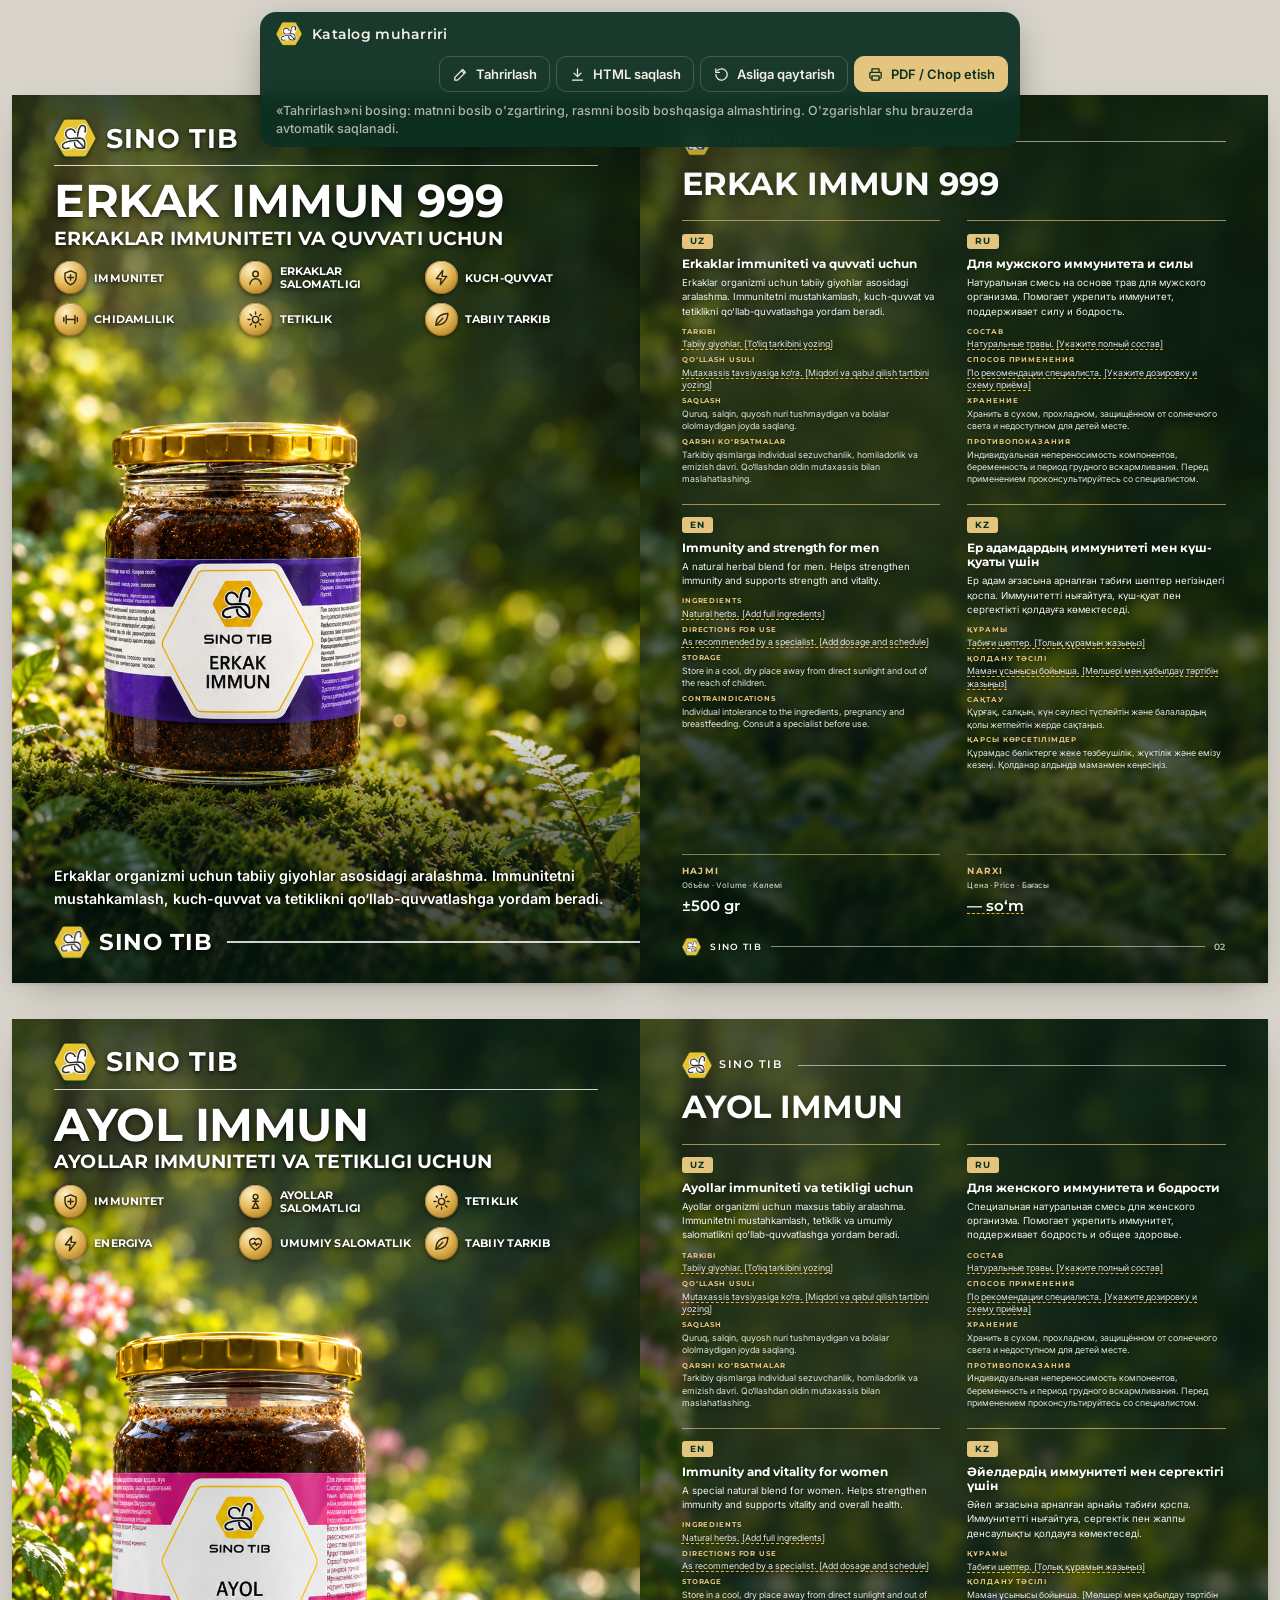
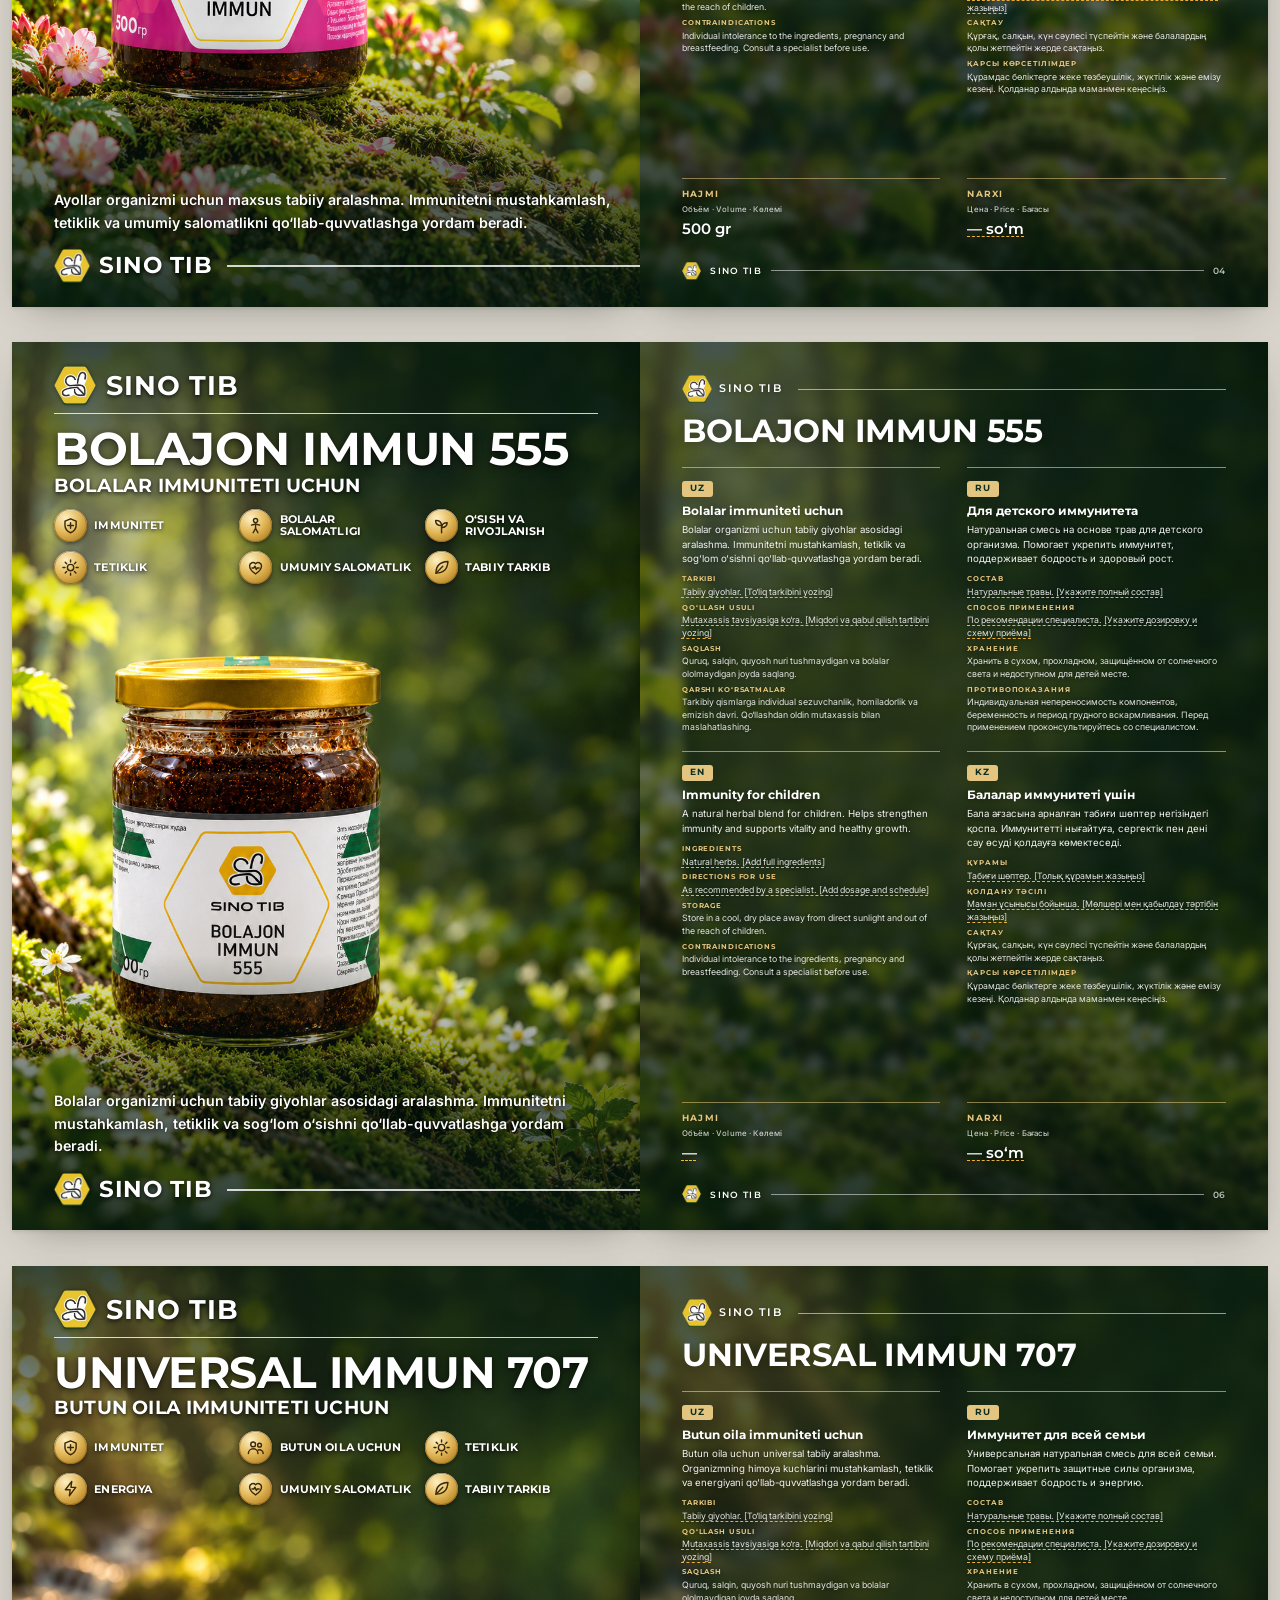
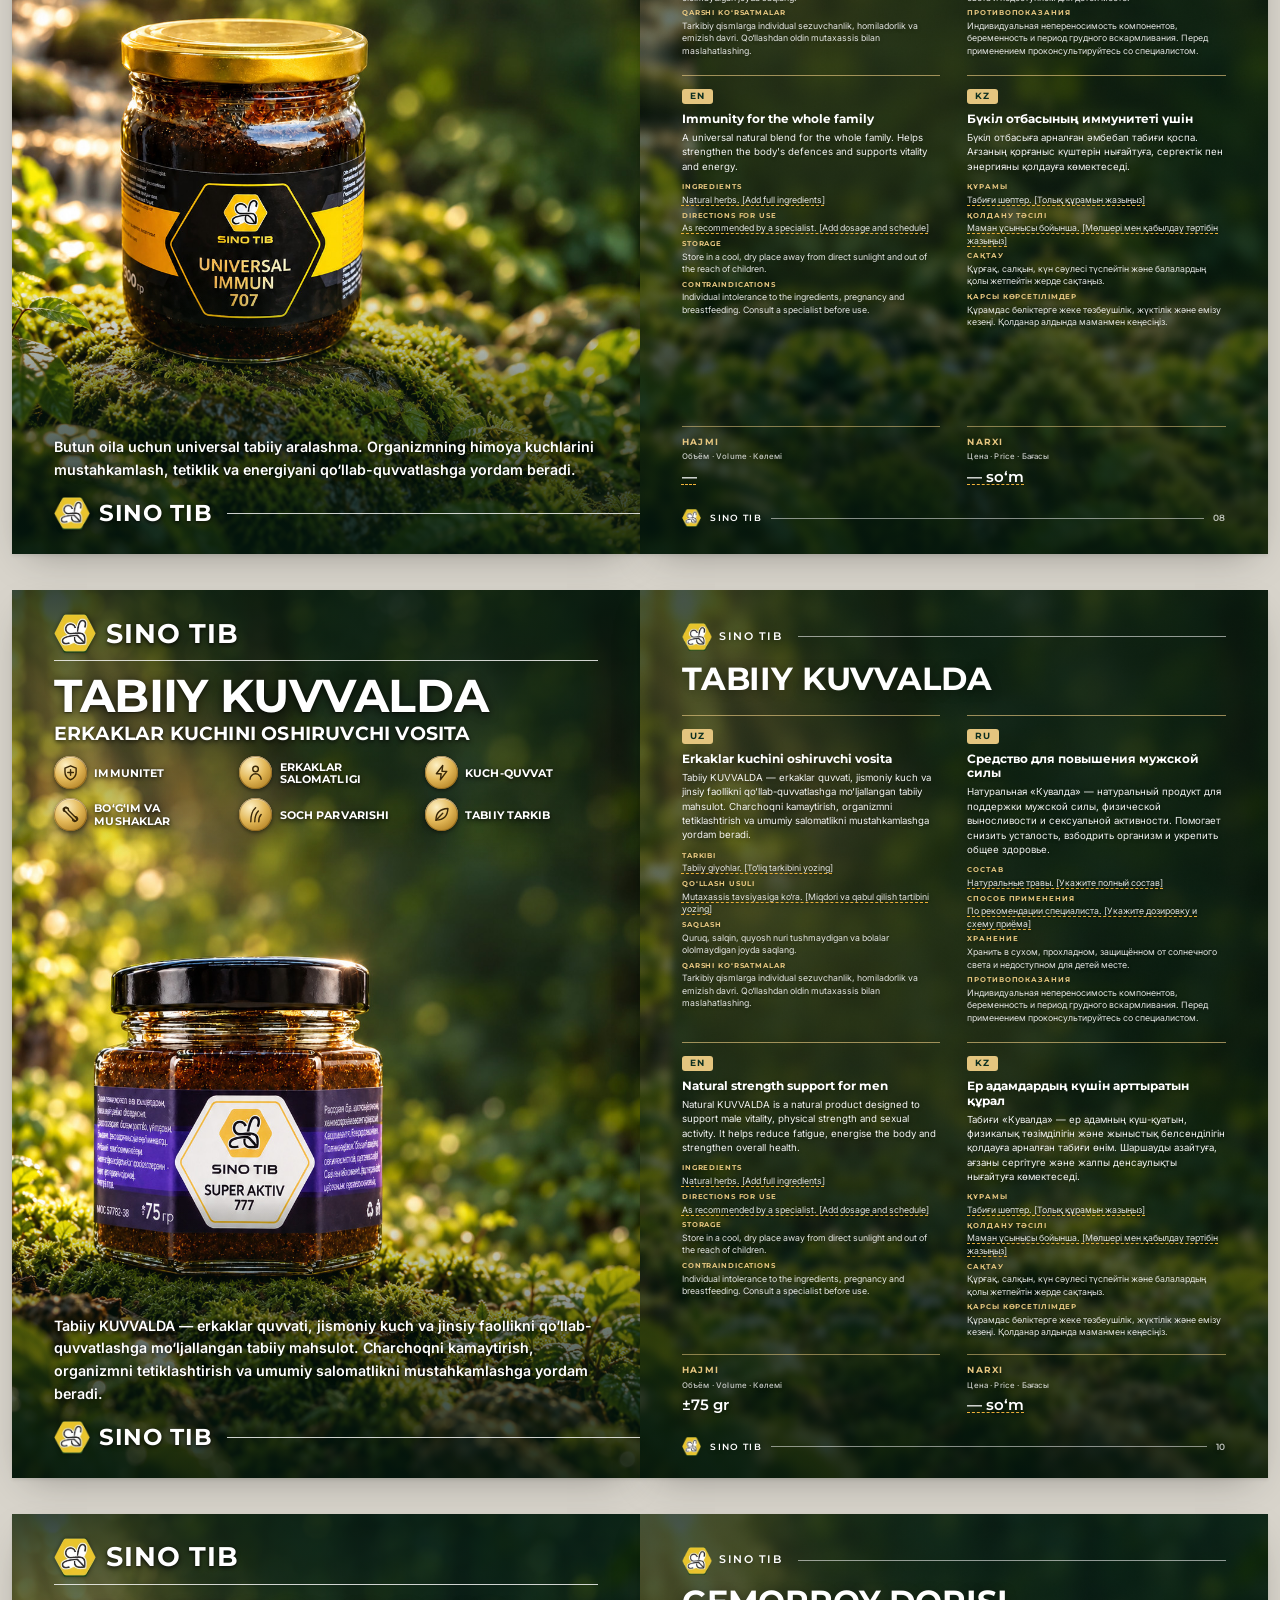
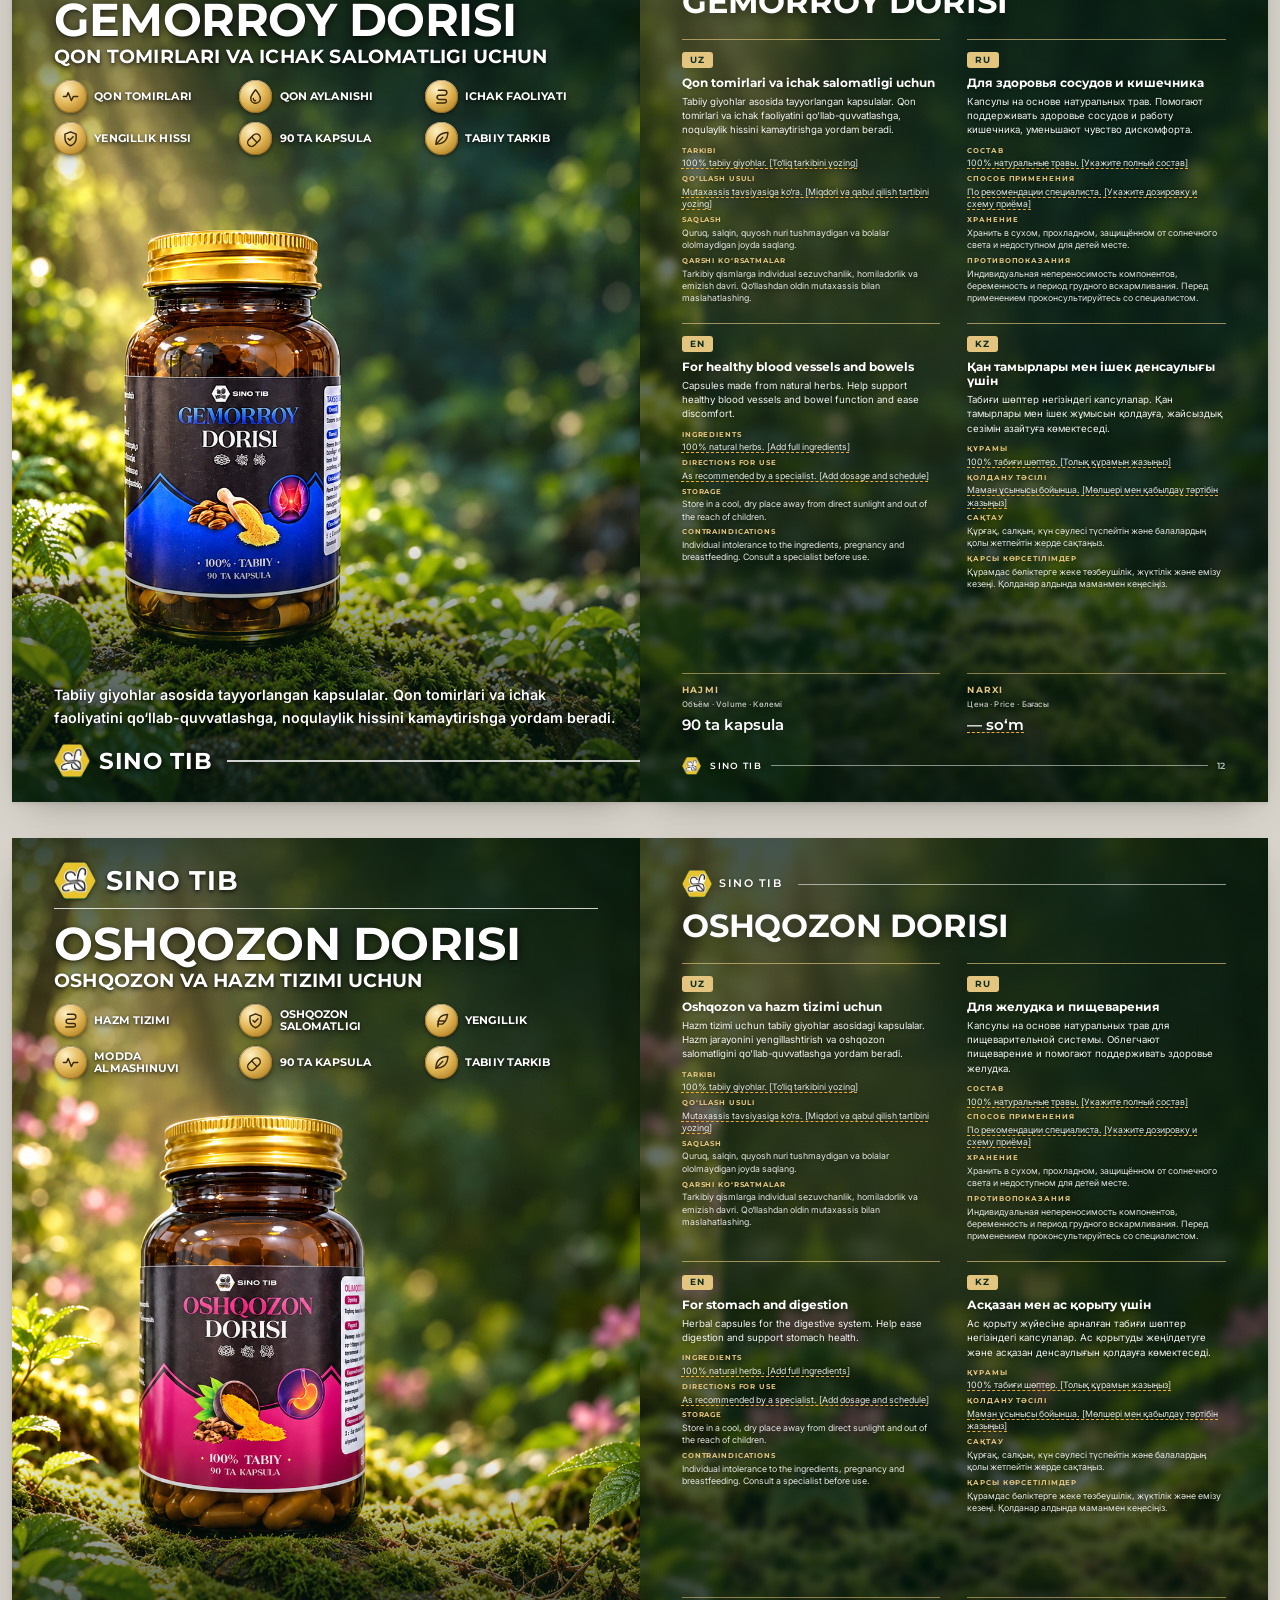
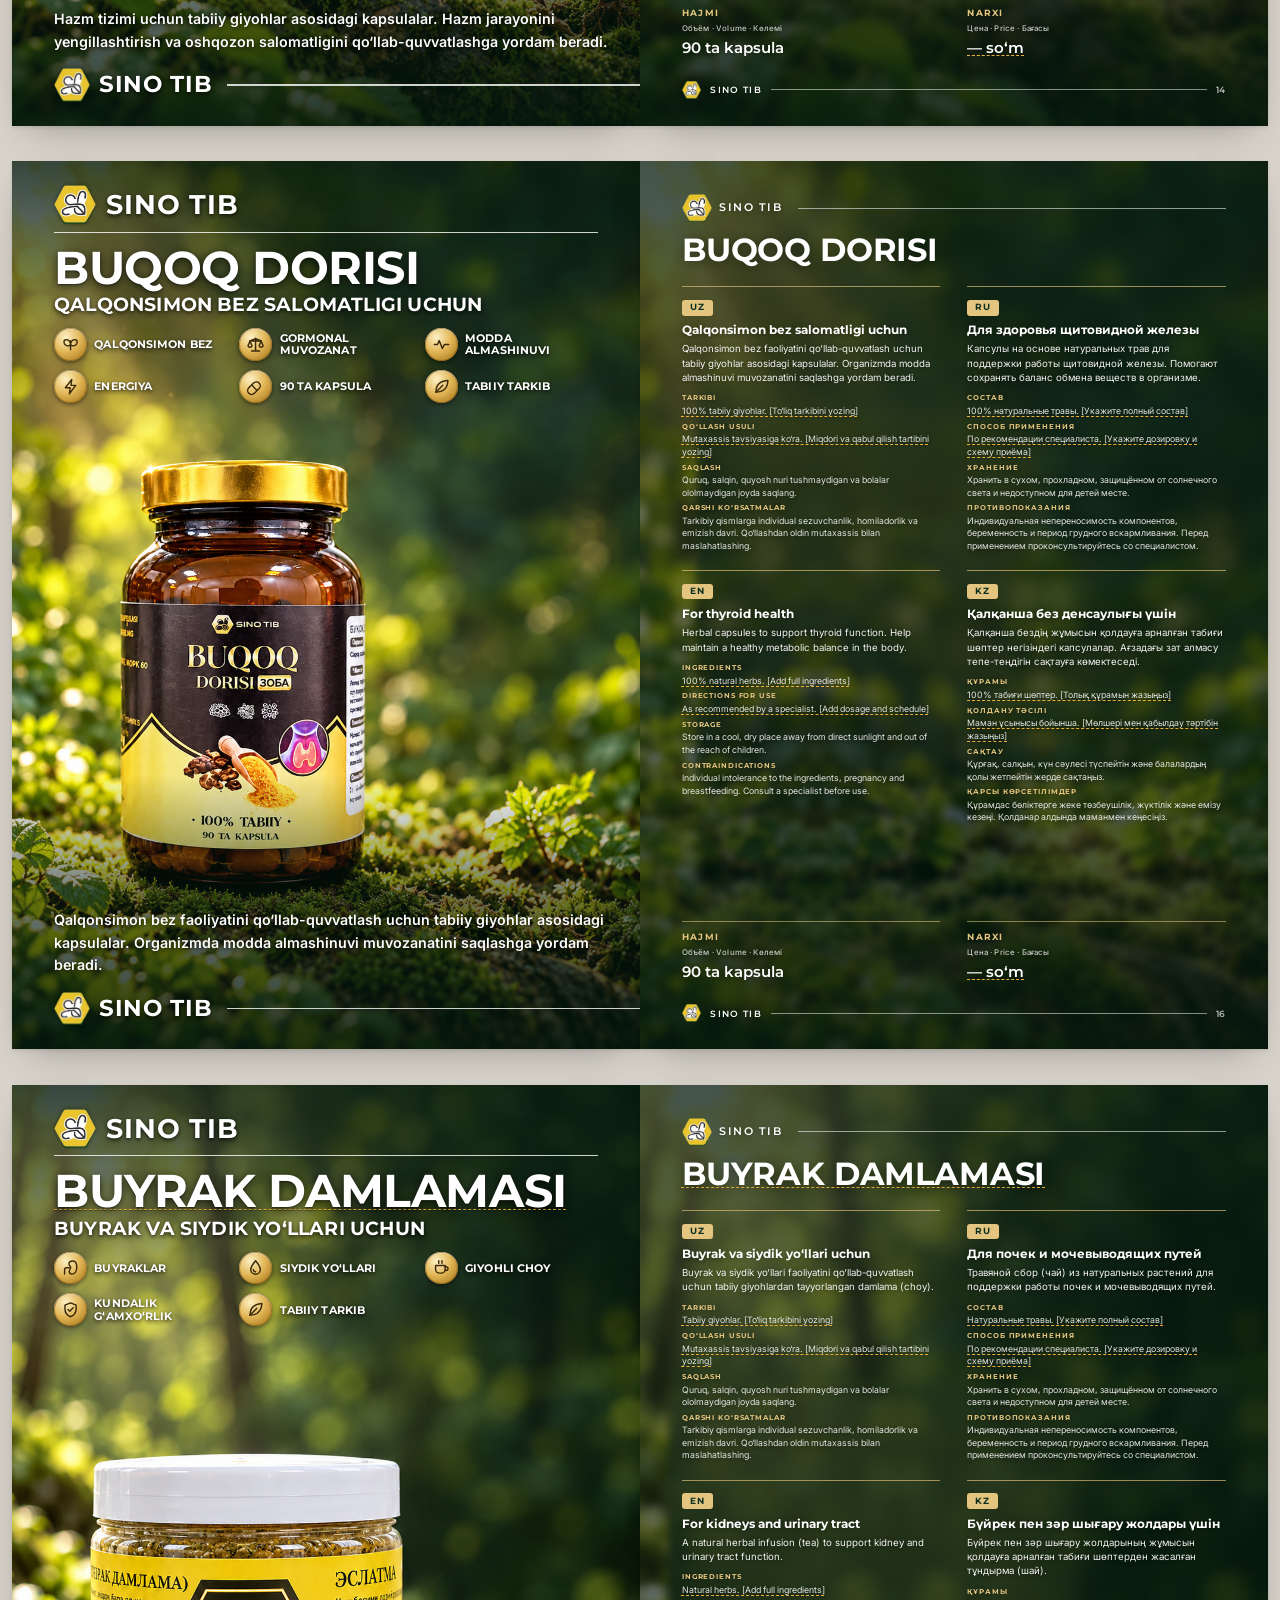
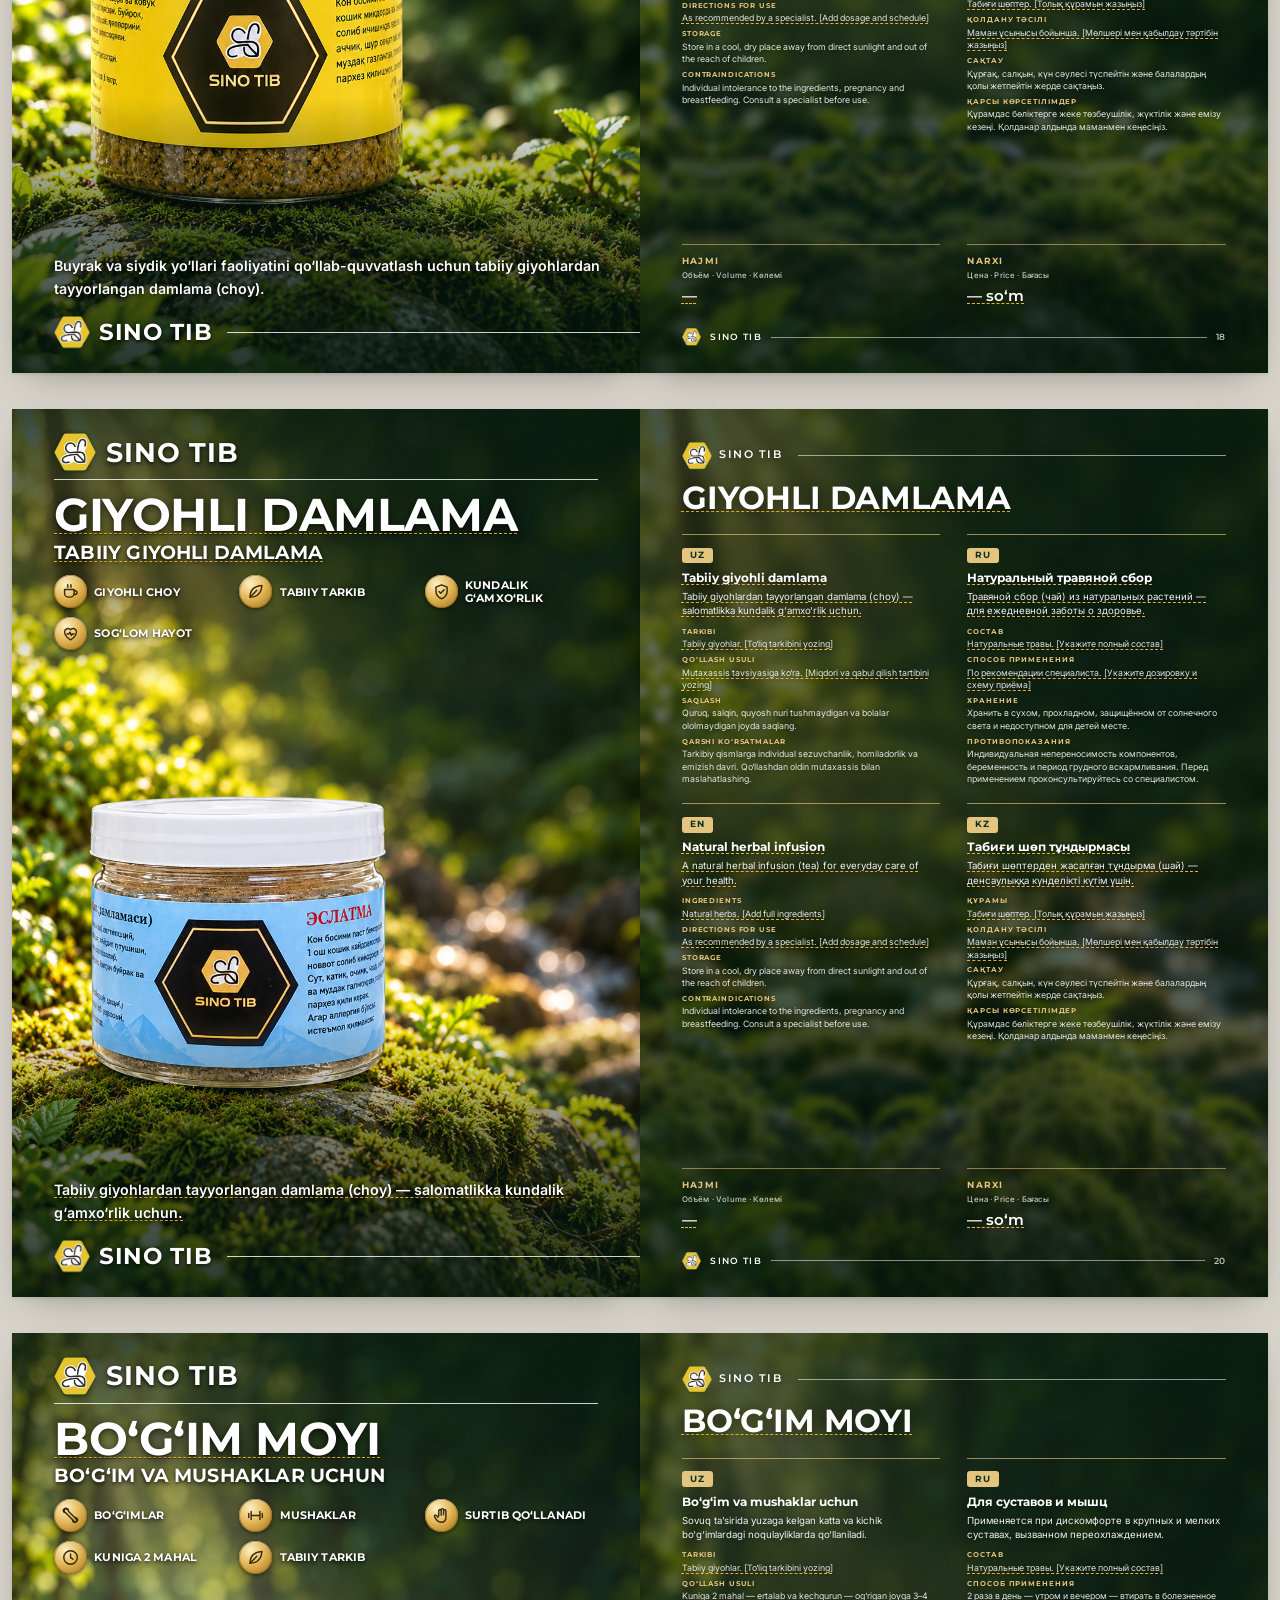
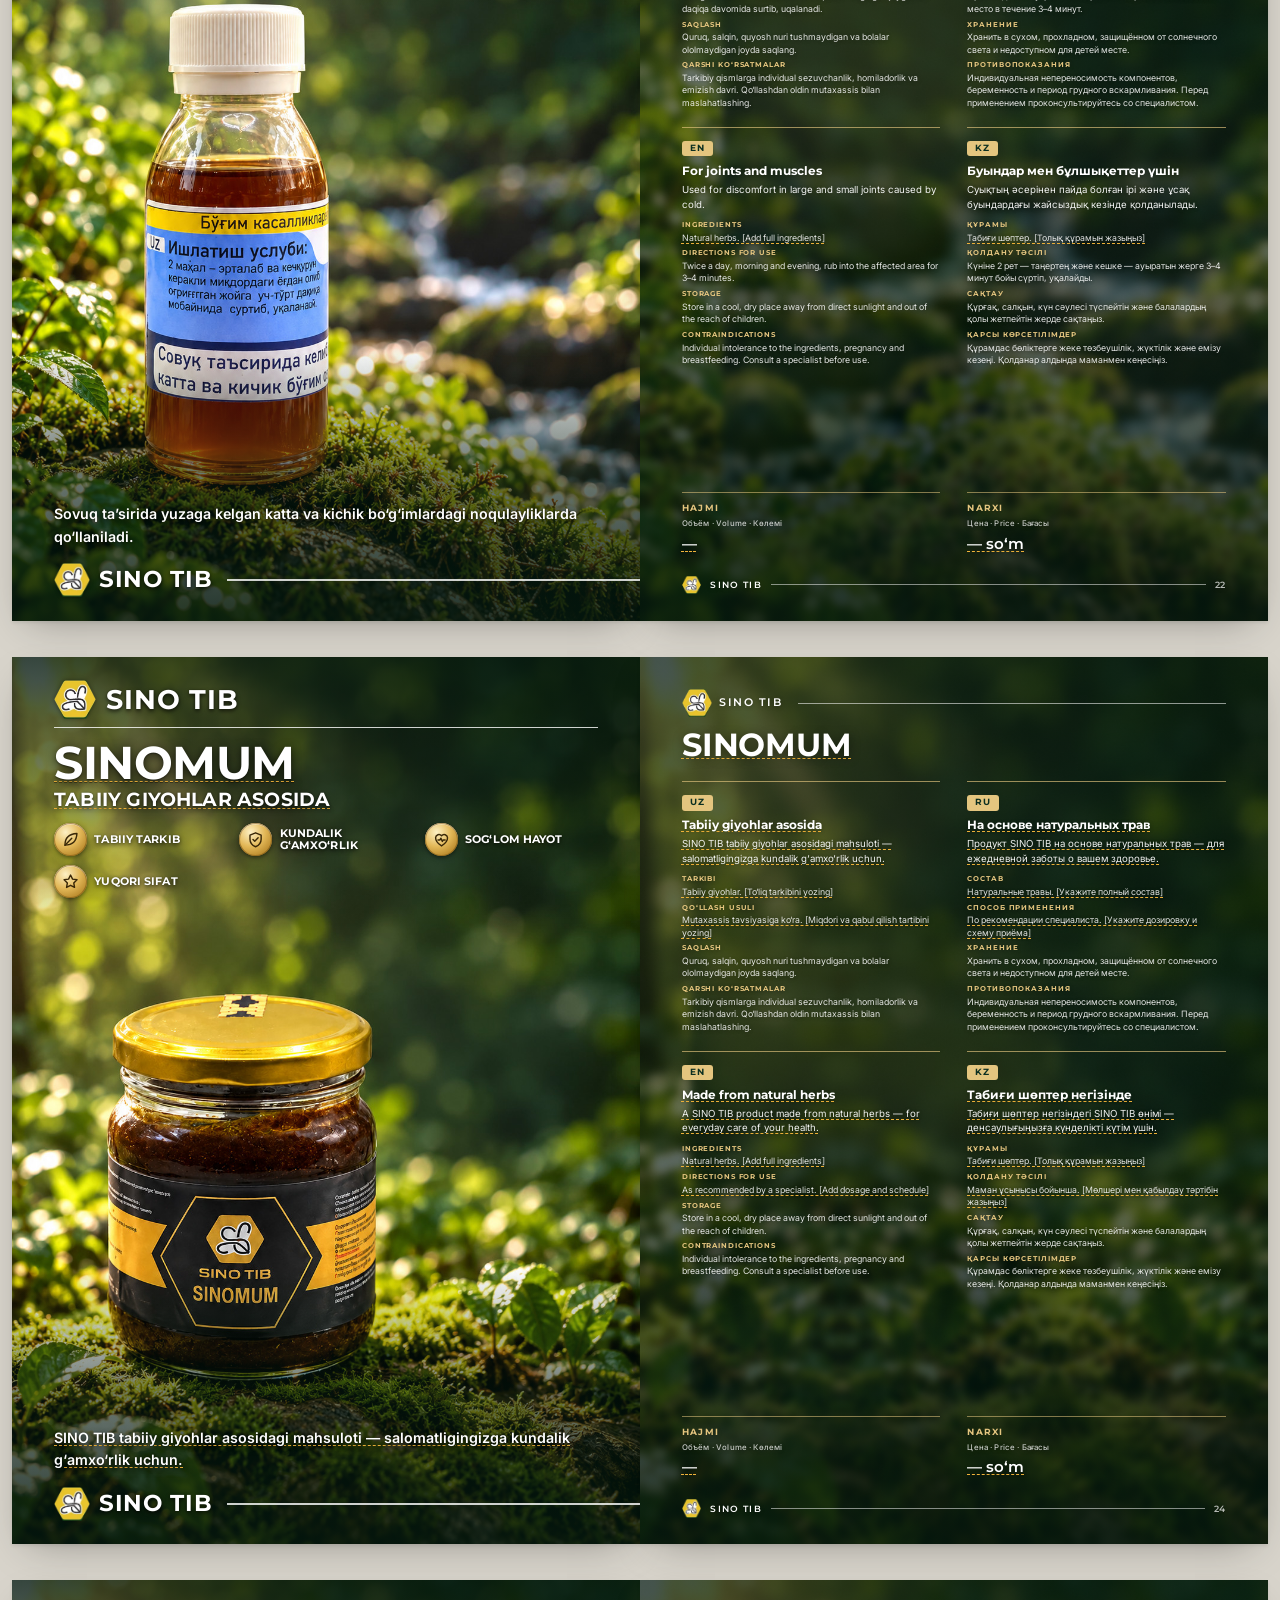
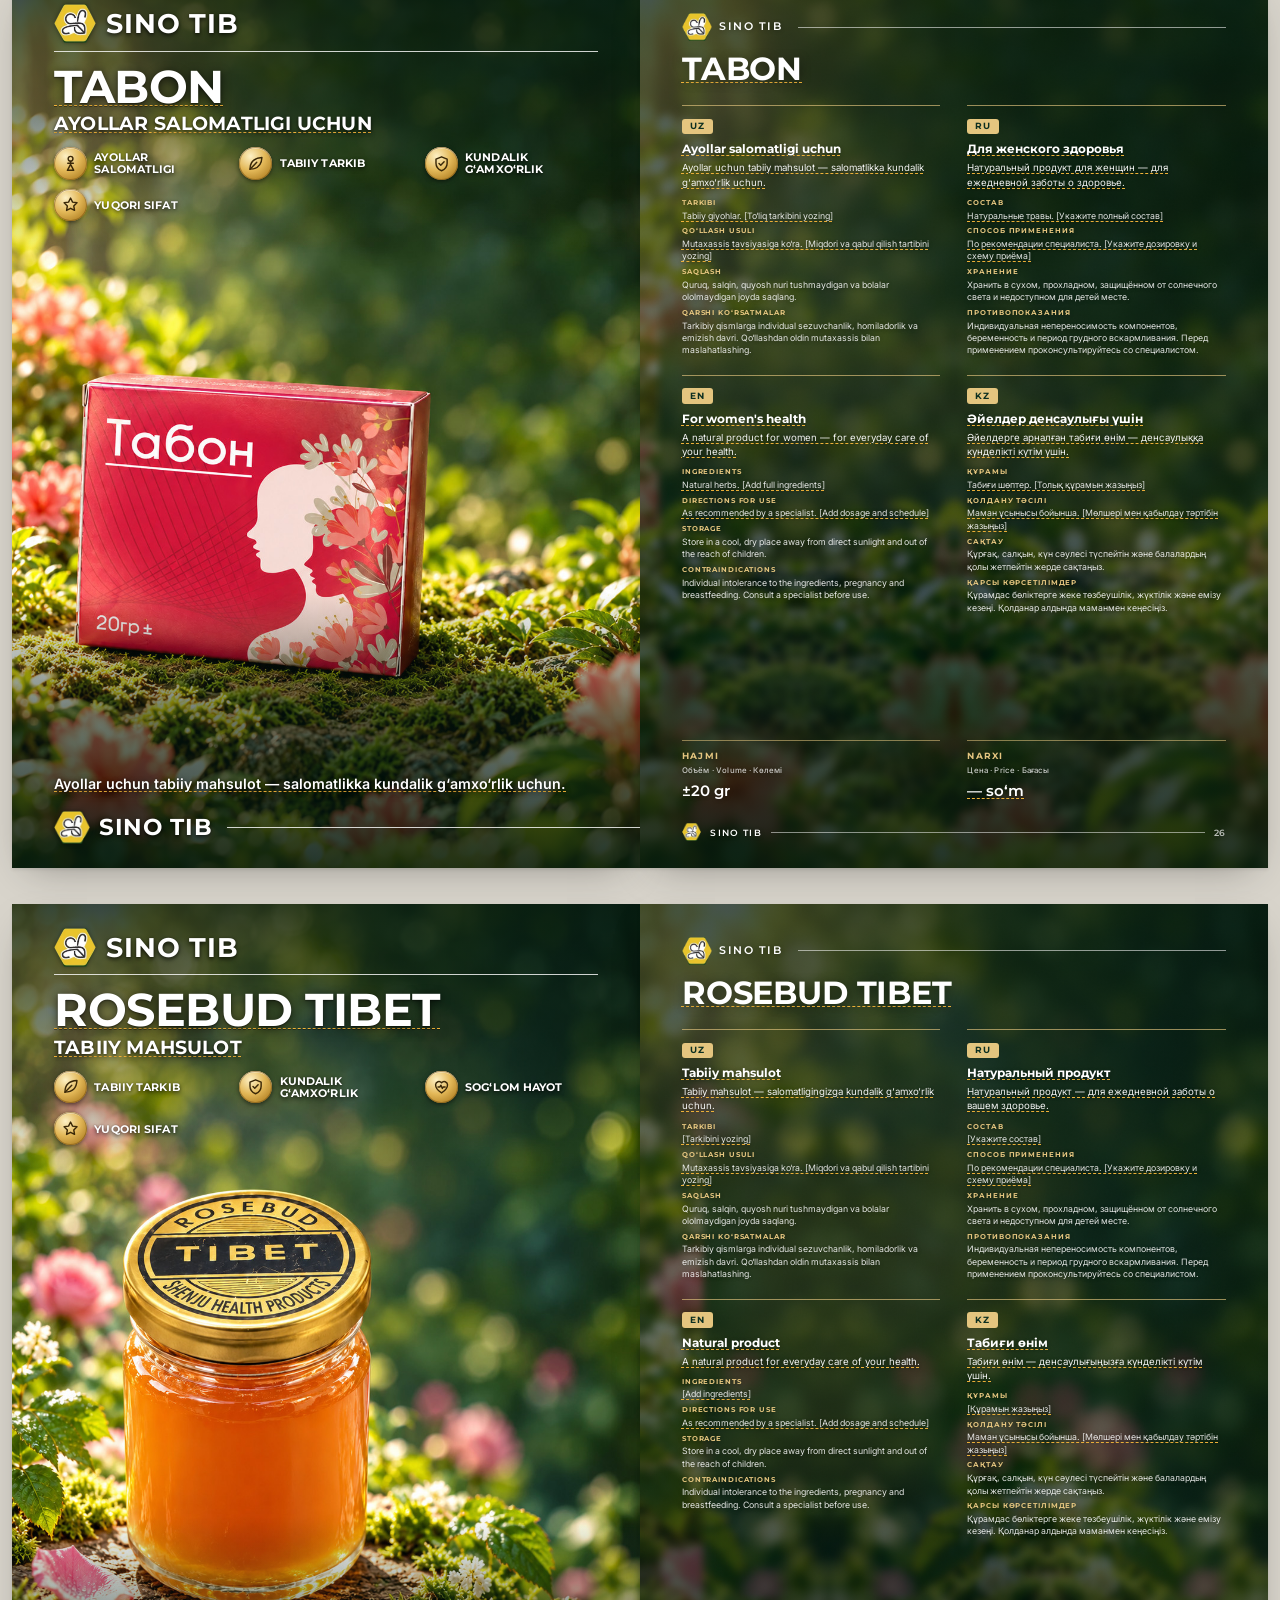
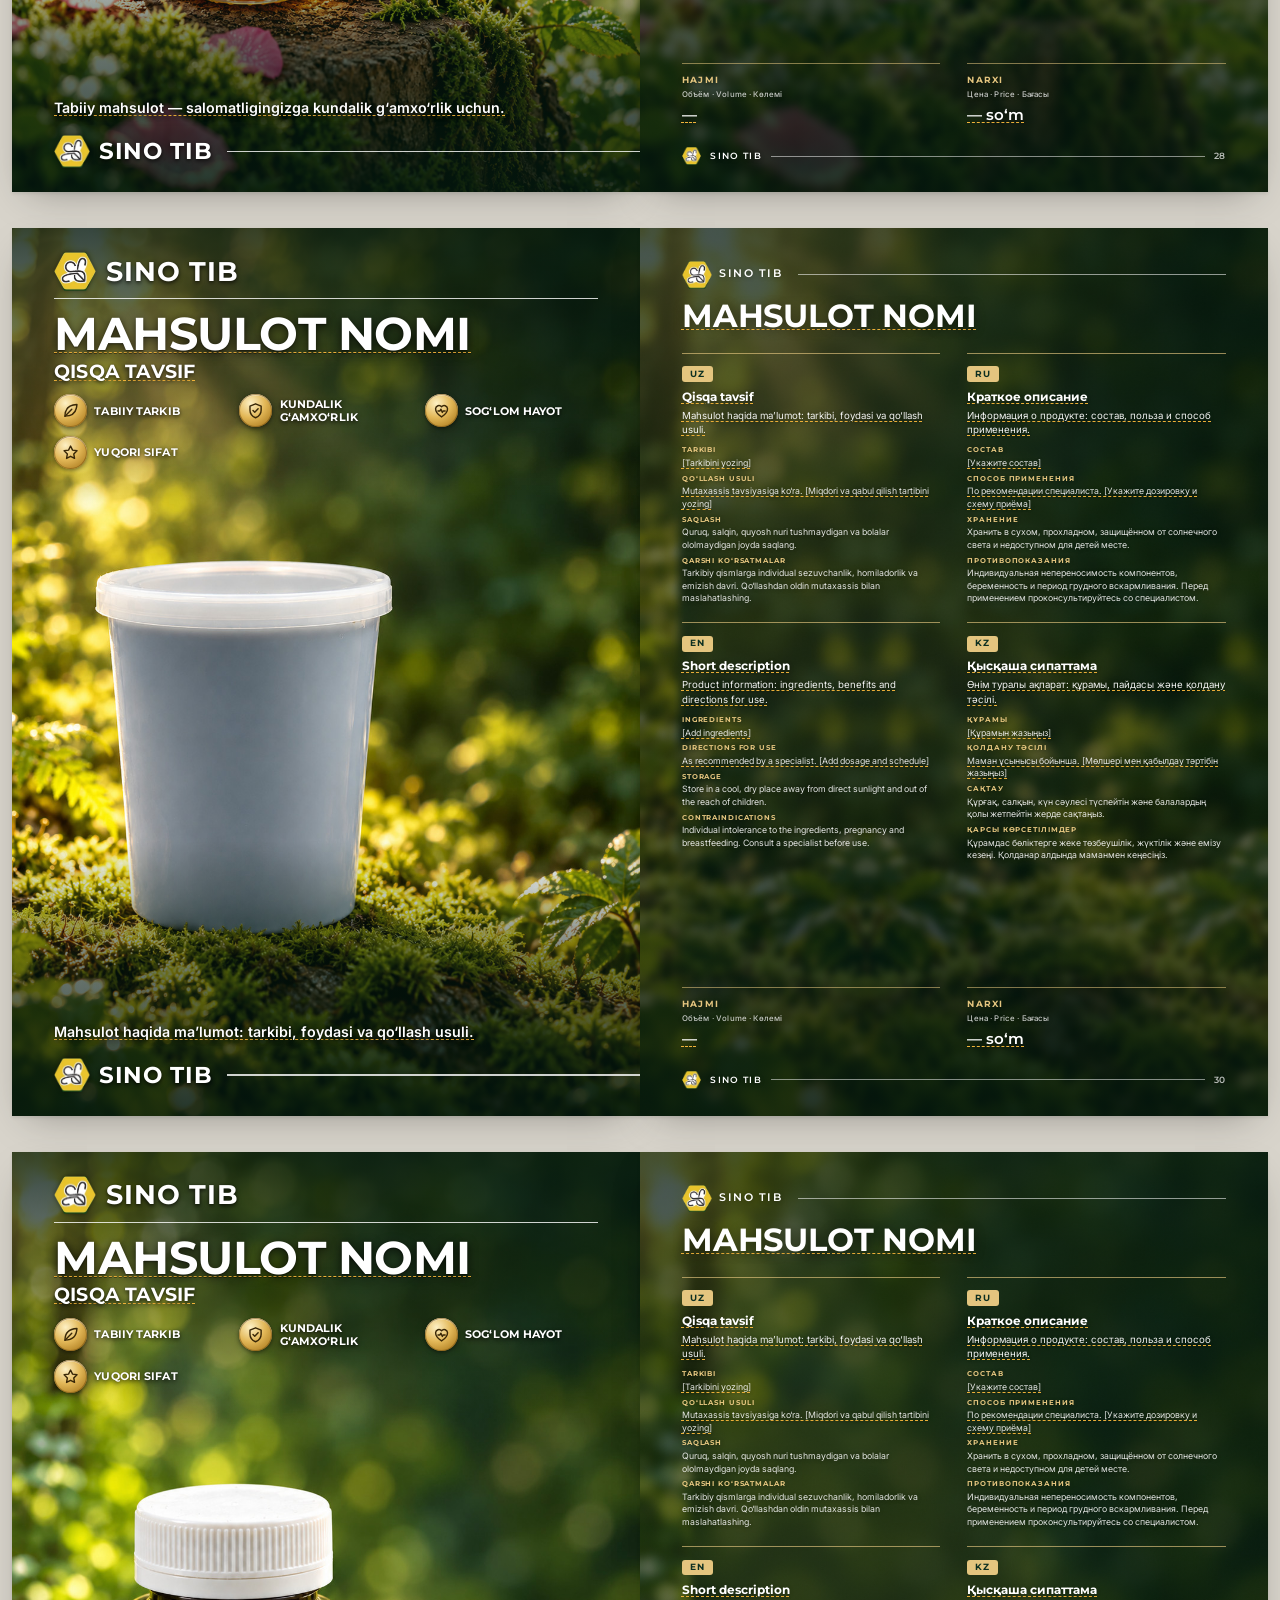
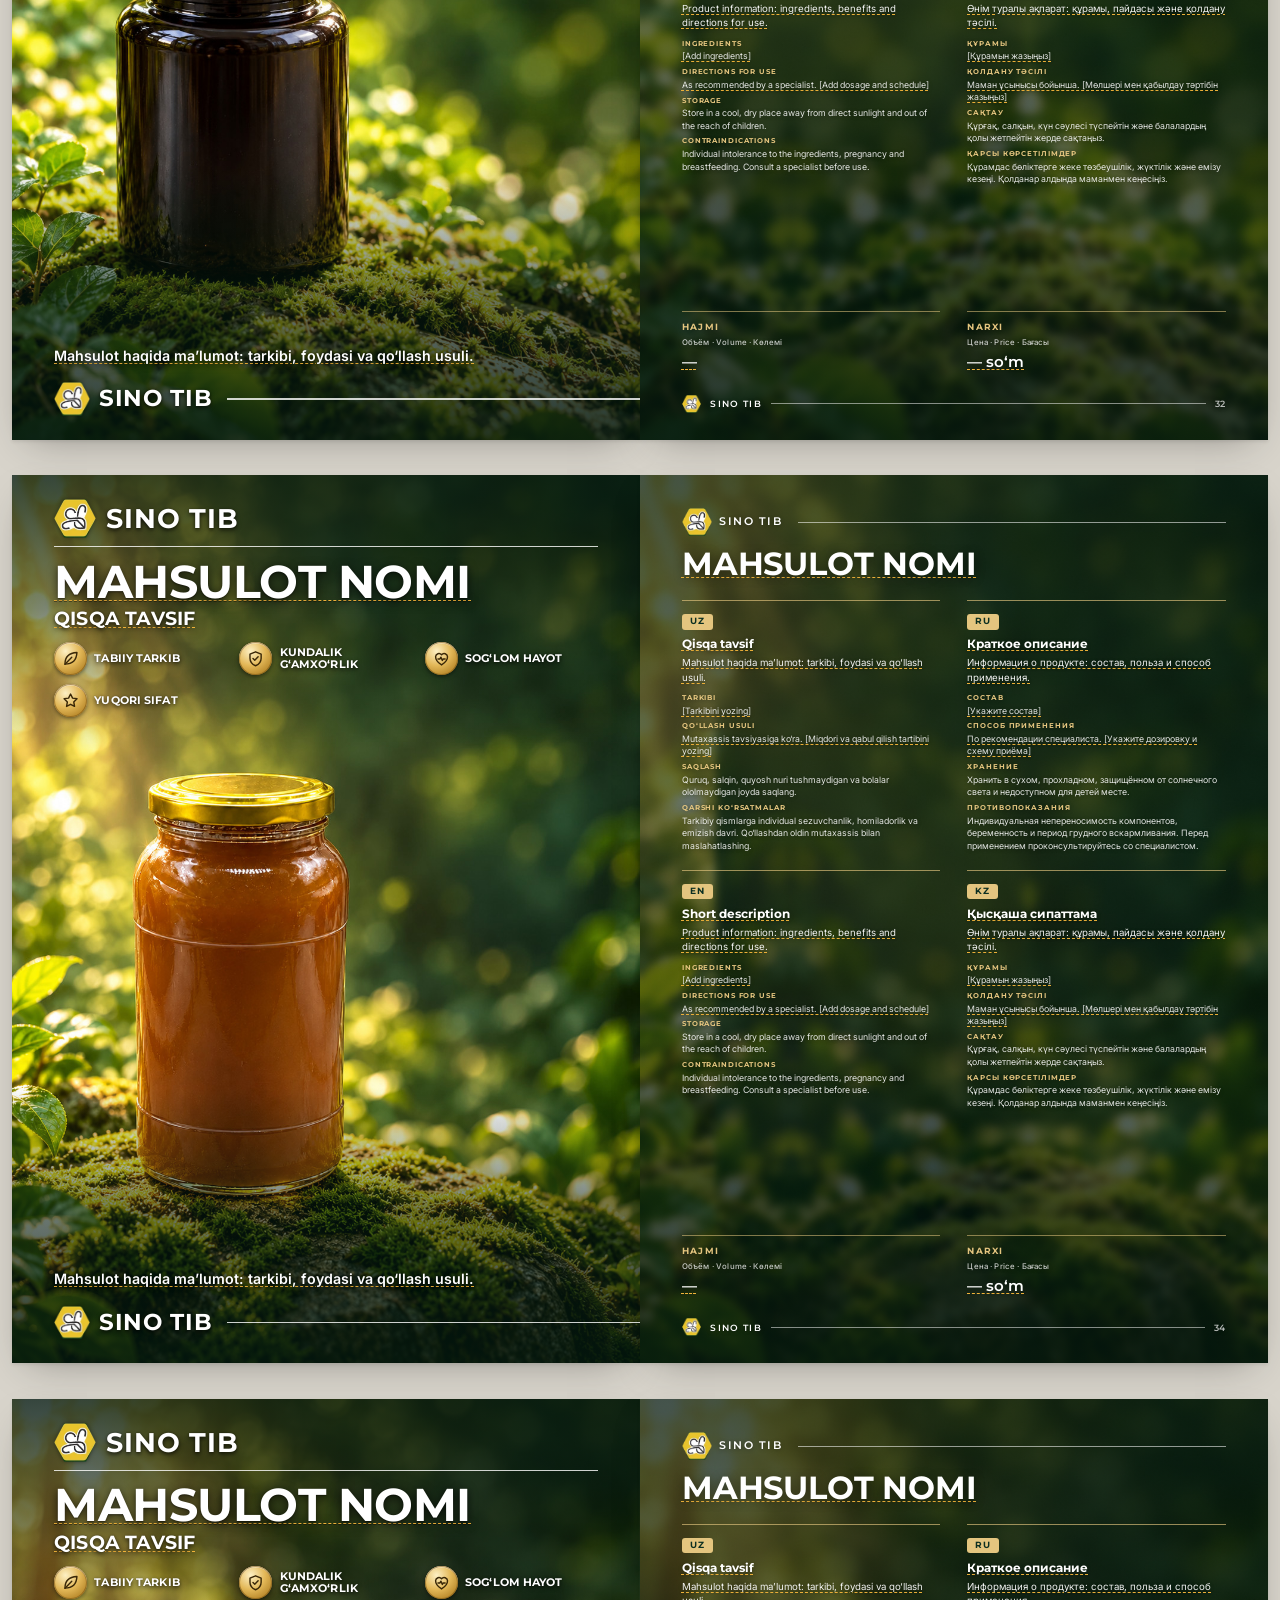
==== commit be77d463: "Mahsulot sahifasi namunadagidek: katta logotip, ikonkalar 3 ustunda, pastda tavsif Flipbook'dagi nam" ====
--- a/katalog-a4/index.html
+++ b/katalog-a4/index.html
@@ -84,20 +84,21 @@
     <img class="pp__bg" data-img src="img/mahsulot/erkak-immun.jpg" alt="Erkak Immun 999">
     <div class="pp__shade" aria-hidden="true"></div>
     <header class="pp__head">
-      <div class="pp__brand"><img src="img/logo.png" alt=""><span>SINO TIB</span></div>
+      <div class="pp__top"><img src="img/logo.png" alt=""><span>SINO TIB</span></div>
       <h2 class="pp__title">Erkak Immun 999</h2>
       <p class="pp__sub">Erkaklar immuniteti va quvvati uchun</p>
       <ul class="pp__icons">
-        <li><span class="medal"><svg class="ic"><use href="#i-shield"/></svg></span><b>Immunitet</b><small>Иммунитет</small><small>Immunity</small><small>Иммунитет</small></li>
-        <li><span class="medal"><svg class="ic"><use href="#i-man"/></svg></span><b>Erkaklar salomatligi</b><small>Мужское здоровье</small><small>Men&#x27;s health</small><small>Ер адамдар денсаулығы</small></li>
-        <li><span class="medal"><svg class="ic"><use href="#i-bolt"/></svg></span><b>Kuch-quvvat</b><small>Сила и энергия</small><small>Strength &amp; energy</small><small>Күш-қуат</small></li>
-        <li><span class="medal"><svg class="ic"><use href="#i-dumbbell"/></svg></span><b>Chidamlilik</b><small>Выносливость</small><small>Endurance</small><small>Төзімділік</small></li>
-        <li><span class="medal"><svg class="ic"><use href="#i-sun"/></svg></span><b>Tetiklik</b><small>Бодрость</small><small>Vitality</small><small>Сергектік</small></li>
-        <li><span class="medal"><svg class="ic"><use href="#i-leaf"/></svg></span><b>Tabiiy tarkib</b><small>Натуральный состав</small><small>Natural ingredients</small><small>Табиғи құрам</small></li>
-      </ul>
-    </header>
-    <div class="pp__foot">
-      <div class="pp__bar"><img src="img/logo.png" alt=""><span>SINO TIB</span><i></i><span class="pp__spec e">±500 gr</span><span class="pp__n">01</span></div>
+        <li><span class="medal"><svg class="ic"><use href="#i-shield"/></svg></span><b>Immunitet</b></li>
+        <li><span class="medal"><svg class="ic"><use href="#i-man"/></svg></span><b>Erkaklar salomatligi</b></li>
+        <li><span class="medal"><svg class="ic"><use href="#i-bolt"/></svg></span><b>Kuch-quvvat</b></li>
+        <li><span class="medal"><svg class="ic"><use href="#i-dumbbell"/></svg></span><b>Chidamlilik</b></li>
+        <li><span class="medal"><svg class="ic"><use href="#i-sun"/></svg></span><b>Tetiklik</b></li>
+        <li><span class="medal"><svg class="ic"><use href="#i-leaf"/></svg></span><b>Tabiiy tarkib</b></li>
+      </ul>
+    </header>
+    <div class="pp__foot">
+      <p class="pp__desc">Erkaklar organizmi uchun tabiiy giyohlar asosidagi aralashma. Immunitetni mustahkamlash, kuch-quvvat va tetiklikni qo‘llab-quvvatlashga yordam beradi.</p>
+      <div class="pp__end"><img src="img/logo.png" alt=""><span>SINO TIB</span><i></i></div>
     </div>
   </section>
 
@@ -126,20 +127,21 @@
     <img class="pp__bg" data-img src="img/mahsulot/ayol-immun.jpg" alt="Ayol Immun">
     <div class="pp__shade" aria-hidden="true"></div>
     <header class="pp__head">
-      <div class="pp__brand"><img src="img/logo.png" alt=""><span>SINO TIB</span></div>
+      <div class="pp__top"><img src="img/logo.png" alt=""><span>SINO TIB</span></div>
       <h2 class="pp__title">Ayol Immun</h2>
       <p class="pp__sub">Ayollar immuniteti va tetikligi uchun</p>
       <ul class="pp__icons">
-        <li><span class="medal"><svg class="ic"><use href="#i-shield"/></svg></span><b>Immunitet</b><small>Иммунитет</small><small>Immunity</small><small>Иммунитет</small></li>
-        <li><span class="medal"><svg class="ic"><use href="#i-woman"/></svg></span><b>Ayollar salomatligi</b><small>Женское здоровье</small><small>Women&#x27;s health</small><small>Әйелдер денсаулығы</small></li>
-        <li><span class="medal"><svg class="ic"><use href="#i-sun"/></svg></span><b>Tetiklik</b><small>Бодрость</small><small>Vitality</small><small>Сергектік</small></li>
-        <li><span class="medal"><svg class="ic"><use href="#i-bolt"/></svg></span><b>Energiya</b><small>Энергия</small><small>Energy</small><small>Энергия</small></li>
-        <li><span class="medal"><svg class="ic"><use href="#i-heart"/></svg></span><b>Umumiy salomatlik</b><small>Общее здоровье</small><small>Overall health</small><small>Жалпы денсаулық</small></li>
-        <li><span class="medal"><svg class="ic"><use href="#i-leaf"/></svg></span><b>Tabiiy tarkib</b><small>Натуральный состав</small><small>Natural ingredients</small><small>Табиғи құрам</small></li>
-      </ul>
-    </header>
-    <div class="pp__foot">
-      <div class="pp__bar"><img src="img/logo.png" alt=""><span>SINO TIB</span><i></i><span class="pp__spec e">500 gr</span><span class="pp__n">03</span></div>
+        <li><span class="medal"><svg class="ic"><use href="#i-shield"/></svg></span><b>Immunitet</b></li>
+        <li><span class="medal"><svg class="ic"><use href="#i-woman"/></svg></span><b>Ayollar salomatligi</b></li>
+        <li><span class="medal"><svg class="ic"><use href="#i-sun"/></svg></span><b>Tetiklik</b></li>
+        <li><span class="medal"><svg class="ic"><use href="#i-bolt"/></svg></span><b>Energiya</b></li>
+        <li><span class="medal"><svg class="ic"><use href="#i-heart"/></svg></span><b>Umumiy salomatlik</b></li>
+        <li><span class="medal"><svg class="ic"><use href="#i-leaf"/></svg></span><b>Tabiiy tarkib</b></li>
+      </ul>
+    </header>
+    <div class="pp__foot">
+      <p class="pp__desc">Ayollar organizmi uchun maxsus tabiiy aralashma. Immunitetni mustahkamlash, tetiklik va umumiy salomatlikni qo‘llab-quvvatlashga yordam beradi.</p>
+      <div class="pp__end"><img src="img/logo.png" alt=""><span>SINO TIB</span><i></i></div>
     </div>
   </section>
 
@@ -168,20 +170,21 @@
     <img class="pp__bg" data-img src="img/mahsulot/bolajon-immun-555.jpg" alt="Bolajon Immun 555">
     <div class="pp__shade" aria-hidden="true"></div>
     <header class="pp__head">
-      <div class="pp__brand"><img src="img/logo.png" alt=""><span>SINO TIB</span></div>
+      <div class="pp__top"><img src="img/logo.png" alt=""><span>SINO TIB</span></div>
       <h2 class="pp__title">Bolajon Immun 555</h2>
       <p class="pp__sub">Bolalar immuniteti uchun</p>
       <ul class="pp__icons">
-        <li><span class="medal"><svg class="ic"><use href="#i-shield"/></svg></span><b>Immunitet</b><small>Иммунитет</small><small>Immunity</small><small>Иммунитет</small></li>
-        <li><span class="medal"><svg class="ic"><use href="#i-child"/></svg></span><b>Bolalar salomatligi</b><small>Здоровье детей</small><small>Children&#x27;s health</small><small>Балалар денсаулығы</small></li>
-        <li><span class="medal"><svg class="ic"><use href="#i-sprout"/></svg></span><b>O‘sish va rivojlanish</b><small>Рост и развитие</small><small>Growth</small><small>Өсу мен даму</small></li>
-        <li><span class="medal"><svg class="ic"><use href="#i-sun"/></svg></span><b>Tetiklik</b><small>Бодрость</small><small>Vitality</small><small>Сергектік</small></li>
-        <li><span class="medal"><svg class="ic"><use href="#i-heart"/></svg></span><b>Umumiy salomatlik</b><small>Общее здоровье</small><small>Overall health</small><small>Жалпы денсаулық</small></li>
-        <li><span class="medal"><svg class="ic"><use href="#i-leaf"/></svg></span><b>Tabiiy tarkib</b><small>Натуральный состав</small><small>Natural ingredients</small><small>Табиғи құрам</small></li>
-      </ul>
-    </header>
-    <div class="pp__foot">
-      <div class="pp__bar"><img src="img/logo.png" alt=""><span>SINO TIB</span><i></i><span class="pp__spec e">100% tabiiy</span><span class="pp__n">05</span></div>
+        <li><span class="medal"><svg class="ic"><use href="#i-shield"/></svg></span><b>Immunitet</b></li>
+        <li><span class="medal"><svg class="ic"><use href="#i-child"/></svg></span><b>Bolalar salomatligi</b></li>
+        <li><span class="medal"><svg class="ic"><use href="#i-sprout"/></svg></span><b>O‘sish va rivojlanish</b></li>
+        <li><span class="medal"><svg class="ic"><use href="#i-sun"/></svg></span><b>Tetiklik</b></li>
+        <li><span class="medal"><svg class="ic"><use href="#i-heart"/></svg></span><b>Umumiy salomatlik</b></li>
+        <li><span class="medal"><svg class="ic"><use href="#i-leaf"/></svg></span><b>Tabiiy tarkib</b></li>
+      </ul>
+    </header>
+    <div class="pp__foot">
+      <p class="pp__desc">Bolalar organizmi uchun tabiiy giyohlar asosidagi aralashma. Immunitetni mustahkamlash, tetiklik va sog‘lom o‘sishni qo‘llab-quvvatlashga yordam beradi.</p>
+      <div class="pp__end"><img src="img/logo.png" alt=""><span>SINO TIB</span><i></i></div>
     </div>
   </section>
 
@@ -210,20 +213,21 @@
     <img class="pp__bg" data-img src="img/mahsulot/universal-immun-707.jpg" alt="Universal Immun 707">
     <div class="pp__shade" aria-hidden="true"></div>
     <header class="pp__head">
-      <div class="pp__brand"><img src="img/logo.png" alt=""><span>SINO TIB</span></div>
+      <div class="pp__top"><img src="img/logo.png" alt=""><span>SINO TIB</span></div>
       <h2 class="pp__title">Universal Immun 707</h2>
       <p class="pp__sub">Butun oila immuniteti uchun</p>
       <ul class="pp__icons">
-        <li><span class="medal"><svg class="ic"><use href="#i-shield"/></svg></span><b>Immunitet</b><small>Иммунитет</small><small>Immunity</small><small>Иммунитет</small></li>
-        <li><span class="medal"><svg class="ic"><use href="#i-people"/></svg></span><b>Butun oila uchun</b><small>Для всей семьи</small><small>For the whole family</small><small>Бүкіл отбасыға</small></li>
-        <li><span class="medal"><svg class="ic"><use href="#i-sun"/></svg></span><b>Tetiklik</b><small>Бодрость</small><small>Vitality</small><small>Сергектік</small></li>
-        <li><span class="medal"><svg class="ic"><use href="#i-bolt"/></svg></span><b>Energiya</b><small>Энергия</small><small>Energy</small><small>Энергия</small></li>
-        <li><span class="medal"><svg class="ic"><use href="#i-heart"/></svg></span><b>Umumiy salomatlik</b><small>Общее здоровье</small><small>Overall health</small><small>Жалпы денсаулық</small></li>
-        <li><span class="medal"><svg class="ic"><use href="#i-leaf"/></svg></span><b>Tabiiy tarkib</b><small>Натуральный состав</small><small>Natural ingredients</small><small>Табиғи құрам</small></li>
-      </ul>
-    </header>
-    <div class="pp__foot">
-      <div class="pp__bar"><img src="img/logo.png" alt=""><span>SINO TIB</span><i></i><span class="pp__spec e">100% tabiiy</span><span class="pp__n">07</span></div>
+        <li><span class="medal"><svg class="ic"><use href="#i-shield"/></svg></span><b>Immunitet</b></li>
+        <li><span class="medal"><svg class="ic"><use href="#i-people"/></svg></span><b>Butun oila uchun</b></li>
+        <li><span class="medal"><svg class="ic"><use href="#i-sun"/></svg></span><b>Tetiklik</b></li>
+        <li><span class="medal"><svg class="ic"><use href="#i-bolt"/></svg></span><b>Energiya</b></li>
+        <li><span class="medal"><svg class="ic"><use href="#i-heart"/></svg></span><b>Umumiy salomatlik</b></li>
+        <li><span class="medal"><svg class="ic"><use href="#i-leaf"/></svg></span><b>Tabiiy tarkib</b></li>
+      </ul>
+    </header>
+    <div class="pp__foot">
+      <p class="pp__desc">Butun oila uchun universal tabiiy aralashma. Organizmning himoya kuchlarini mustahkamlash, tetiklik va energiyani qo‘llab-quvvatlashga yordam beradi.</p>
+      <div class="pp__end"><img src="img/logo.png" alt=""><span>SINO TIB</span><i></i></div>
     </div>
   </section>
 
@@ -252,20 +256,21 @@
     <img class="pp__bg" data-img src="img/mahsulot/super-aktiv-777.jpg" alt="Tabiiy Kuvvalda">
     <div class="pp__shade" aria-hidden="true"></div>
     <header class="pp__head">
-      <div class="pp__brand"><img src="img/logo.png" alt=""><span>SINO TIB</span></div>
+      <div class="pp__top"><img src="img/logo.png" alt=""><span>SINO TIB</span></div>
       <h2 class="pp__title">Tabiiy Kuvvalda</h2>
       <p class="pp__sub">Erkaklar kuchini oshiruvchi vosita</p>
       <ul class="pp__icons">
-        <li><span class="medal"><svg class="ic"><use href="#i-shield"/></svg></span><b>Immunitet</b><small>Иммунитет</small><small>Immunity</small><small>Иммунитет</small></li>
-        <li><span class="medal"><svg class="ic"><use href="#i-man"/></svg></span><b>Erkaklar salomatligi</b><small>Мужское здоровье</small><small>Men&#x27;s health</small><small>Ер адамдар денсаулығы</small></li>
-        <li><span class="medal"><svg class="ic"><use href="#i-bolt"/></svg></span><b>Kuch-quvvat</b><small>Сила и энергия</small><small>Strength &amp; energy</small><small>Күш-қуат</small></li>
-        <li><span class="medal"><svg class="ic"><use href="#i-joint"/></svg></span><b>Bo‘g‘im va mushaklar</b><small>Суставы и мышцы</small><small>Joints &amp; muscles</small><small>Буындар мен бұлшықеттер</small></li>
-        <li><span class="medal"><svg class="ic"><use href="#i-hair"/></svg></span><b>Soch parvarishi</b><small>Уход за волосами</small><small>Hair care</small><small>Шаш күтімі</small></li>
-        <li><span class="medal"><svg class="ic"><use href="#i-leaf"/></svg></span><b>Tabiiy tarkib</b><small>Натуральный состав</small><small>Natural ingredients</small><small>Табиғи құрам</small></li>
-      </ul>
-    </header>
-    <div class="pp__foot">
-      <div class="pp__bar"><img src="img/logo.png" alt=""><span>SINO TIB</span><i></i><span class="pp__spec e">±75 gr</span><span class="pp__n">09</span></div>
+        <li><span class="medal"><svg class="ic"><use href="#i-shield"/></svg></span><b>Immunitet</b></li>
+        <li><span class="medal"><svg class="ic"><use href="#i-man"/></svg></span><b>Erkaklar salomatligi</b></li>
+        <li><span class="medal"><svg class="ic"><use href="#i-bolt"/></svg></span><b>Kuch-quvvat</b></li>
+        <li><span class="medal"><svg class="ic"><use href="#i-joint"/></svg></span><b>Bo‘g‘im va mushaklar</b></li>
+        <li><span class="medal"><svg class="ic"><use href="#i-hair"/></svg></span><b>Soch parvarishi</b></li>
+        <li><span class="medal"><svg class="ic"><use href="#i-leaf"/></svg></span><b>Tabiiy tarkib</b></li>
+      </ul>
+    </header>
+    <div class="pp__foot">
+      <p class="pp__desc">Tabiiy KUVVALDA — erkaklar quvvati, jismoniy kuch va jinsiy faollikni qo‘llab-quvvatlashga mo‘ljallangan tabiiy mahsulot. Charchoqni kamaytirish, organizmni tetiklashtirish va umumiy salomatlikni mustahkamlashga yordam beradi.</p>
+      <div class="pp__end"><img src="img/logo.png" alt=""><span>SINO TIB</span><i></i></div>
     </div>
   </section>
 
@@ -294,20 +299,21 @@
     <img class="pp__bg" data-img src="img/mahsulot/gemorroy-dorisi.jpg" alt="Gemorroy dorisi">
     <div class="pp__shade" aria-hidden="true"></div>
     <header class="pp__head">
-      <div class="pp__brand"><img src="img/logo.png" alt=""><span>SINO TIB</span></div>
+      <div class="pp__top"><img src="img/logo.png" alt=""><span>SINO TIB</span></div>
       <h2 class="pp__title">Gemorroy dorisi</h2>
       <p class="pp__sub">Qon tomirlari va ichak salomatligi uchun</p>
       <ul class="pp__icons">
-        <li><span class="medal"><svg class="ic"><use href="#i-pulse"/></svg></span><b>Qon tomirlari</b><small>Сосуды</small><small>Blood vessels</small><small>Қан тамырлары</small></li>
-        <li><span class="medal"><svg class="ic"><use href="#i-drop"/></svg></span><b>Qon aylanishi</b><small>Кровообращение</small><small>Circulation</small><small>Қан айналымы</small></li>
-        <li><span class="medal"><svg class="ic"><use href="#i-gut"/></svg></span><b>Ichak faoliyati</b><small>Работа кишечника</small><small>Bowel function</small><small>Ішек жұмысы</small></li>
-        <li><span class="medal"><svg class="ic"><use href="#i-care"/></svg></span><b>Yengillik hissi</b><small>Комфорт</small><small>Comfort</small><small>Жайлылық</small></li>
-        <li><span class="medal"><svg class="ic"><use href="#i-capsule"/></svg></span><b>90 ta kapsula</b><small>90 капсул</small><small>90 capsules</small><small>90 капсула</small></li>
-        <li><span class="medal"><svg class="ic"><use href="#i-leaf"/></svg></span><b>Tabiiy tarkib</b><small>Натуральный состав</small><small>Natural ingredients</small><small>Табиғи құрам</small></li>
-      </ul>
-    </header>
-    <div class="pp__foot">
-      <div class="pp__bar"><img src="img/logo.png" alt=""><span>SINO TIB</span><i></i><span class="pp__spec e">90 ta kapsula</span><span class="pp__n">11</span></div>
+        <li><span class="medal"><svg class="ic"><use href="#i-pulse"/></svg></span><b>Qon tomirlari</b></li>
+        <li><span class="medal"><svg class="ic"><use href="#i-drop"/></svg></span><b>Qon aylanishi</b></li>
+        <li><span class="medal"><svg class="ic"><use href="#i-gut"/></svg></span><b>Ichak faoliyati</b></li>
+        <li><span class="medal"><svg class="ic"><use href="#i-care"/></svg></span><b>Yengillik hissi</b></li>
+        <li><span class="medal"><svg class="ic"><use href="#i-capsule"/></svg></span><b>90 ta kapsula</b></li>
+        <li><span class="medal"><svg class="ic"><use href="#i-leaf"/></svg></span><b>Tabiiy tarkib</b></li>
+      </ul>
+    </header>
+    <div class="pp__foot">
+      <p class="pp__desc">Tabiiy giyohlar asosida tayyorlangan kapsulalar. Qon tomirlari va ichak faoliyatini qo‘llab-quvvatlashga, noqulaylik hissini kamaytirishga yordam beradi.</p>
+      <div class="pp__end"><img src="img/logo.png" alt=""><span>SINO TIB</span><i></i></div>
     </div>
   </section>
 
@@ -336,20 +342,21 @@
     <img class="pp__bg" data-img src="img/mahsulot/oshqozon-dorisi.jpg" alt="Oshqozon dorisi">
     <div class="pp__shade" aria-hidden="true"></div>
     <header class="pp__head">
-      <div class="pp__brand"><img src="img/logo.png" alt=""><span>SINO TIB</span></div>
+      <div class="pp__top"><img src="img/logo.png" alt=""><span>SINO TIB</span></div>
       <h2 class="pp__title">Oshqozon dorisi</h2>
       <p class="pp__sub">Oshqozon va hazm tizimi uchun</p>
       <ul class="pp__icons">
-        <li><span class="medal"><svg class="ic"><use href="#i-gut"/></svg></span><b>Hazm tizimi</b><small>Пищеварение</small><small>Digestion</small><small>Ас қорыту</small></li>
-        <li><span class="medal"><svg class="ic"><use href="#i-care"/></svg></span><b>Oshqozon salomatligi</b><small>Здоровье желудка</small><small>Stomach health</small><small>Асқазан денсаулығы</small></li>
-        <li><span class="medal"><svg class="ic"><use href="#i-feather"/></svg></span><b>Yengillik</b><small>Лёгкость</small><small>Lightness</small><small>Жеңілдік</small></li>
-        <li><span class="medal"><svg class="ic"><use href="#i-pulse"/></svg></span><b>Modda almashinuvi</b><small>Обмен веществ</small><small>Metabolism</small><small>Зат алмасу</small></li>
-        <li><span class="medal"><svg class="ic"><use href="#i-capsule"/></svg></span><b>90 ta kapsula</b><small>90 капсул</small><small>90 capsules</small><small>90 капсула</small></li>
-        <li><span class="medal"><svg class="ic"><use href="#i-leaf"/></svg></span><b>Tabiiy tarkib</b><small>Натуральный состав</small><small>Natural ingredients</small><small>Табиғи құрам</small></li>
-      </ul>
-    </header>
-    <div class="pp__foot">
-      <div class="pp__bar"><img src="img/logo.png" alt=""><span>SINO TIB</span><i></i><span class="pp__spec e">90 ta kapsula</span><span class="pp__n">13</span></div>
+        <li><span class="medal"><svg class="ic"><use href="#i-gut"/></svg></span><b>Hazm tizimi</b></li>
+        <li><span class="medal"><svg class="ic"><use href="#i-care"/></svg></span><b>Oshqozon salomatligi</b></li>
+        <li><span class="medal"><svg class="ic"><use href="#i-feather"/></svg></span><b>Yengillik</b></li>
+        <li><span class="medal"><svg class="ic"><use href="#i-pulse"/></svg></span><b>Modda almashinuvi</b></li>
+        <li><span class="medal"><svg class="ic"><use href="#i-capsule"/></svg></span><b>90 ta kapsula</b></li>
+        <li><span class="medal"><svg class="ic"><use href="#i-leaf"/></svg></span><b>Tabiiy tarkib</b></li>
+      </ul>
+    </header>
+    <div class="pp__foot">
+      <p class="pp__desc">Hazm tizimi uchun tabiiy giyohlar asosidagi kapsulalar. Hazm jarayonini yengillashtirish va oshqozon salomatligini qo‘llab-quvvatlashga yordam beradi.</p>
+      <div class="pp__end"><img src="img/logo.png" alt=""><span>SINO TIB</span><i></i></div>
     </div>
   </section>
 
@@ -378,20 +385,21 @@
     <img class="pp__bg" data-img src="img/mahsulot/buqoq-dorisi.jpg" alt="Buqoq dorisi">
     <div class="pp__shade" aria-hidden="true"></div>
     <header class="pp__head">
-      <div class="pp__brand"><img src="img/logo.png" alt=""><span>SINO TIB</span></div>
+      <div class="pp__top"><img src="img/logo.png" alt=""><span>SINO TIB</span></div>
       <h2 class="pp__title">Buqoq dorisi</h2>
       <p class="pp__sub">Qalqonsimon bez salomatligi uchun</p>
       <ul class="pp__icons">
-        <li><span class="medal"><svg class="ic"><use href="#i-butterfly"/></svg></span><b>Qalqonsimon bez</b><small>Щитовидная железа</small><small>Thyroid</small><small>Қалқанша без</small></li>
-        <li><span class="medal"><svg class="ic"><use href="#i-scale"/></svg></span><b>Gormonal muvozanat</b><small>Гормональный баланс</small><small>Hormonal balance</small><small>Гормондық тепе-теңдік</small></li>
-        <li><span class="medal"><svg class="ic"><use href="#i-pulse"/></svg></span><b>Modda almashinuvi</b><small>Обмен веществ</small><small>Metabolism</small><small>Зат алмасу</small></li>
-        <li><span class="medal"><svg class="ic"><use href="#i-bolt"/></svg></span><b>Energiya</b><small>Энергия</small><small>Energy</small><small>Энергия</small></li>
-        <li><span class="medal"><svg class="ic"><use href="#i-capsule"/></svg></span><b>90 ta kapsula</b><small>90 капсул</small><small>90 capsules</small><small>90 капсула</small></li>
-        <li><span class="medal"><svg class="ic"><use href="#i-leaf"/></svg></span><b>Tabiiy tarkib</b><small>Натуральный состав</small><small>Natural ingredients</small><small>Табиғи құрам</small></li>
-      </ul>
-    </header>
-    <div class="pp__foot">
-      <div class="pp__bar"><img src="img/logo.png" alt=""><span>SINO TIB</span><i></i><span class="pp__spec e">90 ta kapsula</span><span class="pp__n">15</span></div>
+        <li><span class="medal"><svg class="ic"><use href="#i-butterfly"/></svg></span><b>Qalqonsimon bez</b></li>
+        <li><span class="medal"><svg class="ic"><use href="#i-scale"/></svg></span><b>Gormonal muvozanat</b></li>
+        <li><span class="medal"><svg class="ic"><use href="#i-pulse"/></svg></span><b>Modda almashinuvi</b></li>
+        <li><span class="medal"><svg class="ic"><use href="#i-bolt"/></svg></span><b>Energiya</b></li>
+        <li><span class="medal"><svg class="ic"><use href="#i-capsule"/></svg></span><b>90 ta kapsula</b></li>
+        <li><span class="medal"><svg class="ic"><use href="#i-leaf"/></svg></span><b>Tabiiy tarkib</b></li>
+      </ul>
+    </header>
+    <div class="pp__foot">
+      <p class="pp__desc">Qalqonsimon bez faoliyatini qo‘llab-quvvatlash uchun tabiiy giyohlar asosidagi kapsulalar. Organizmda modda almashinuvi muvozanatini saqlashga yordam beradi.</p>
+      <div class="pp__end"><img src="img/logo.png" alt=""><span>SINO TIB</span><i></i></div>
     </div>
   </section>
 
@@ -420,19 +428,20 @@
     <img class="pp__bg" data-img src="img/mahsulot/buyrak-damlamasi.jpg" alt="Buyrak damlamasi">
     <div class="pp__shade" aria-hidden="true"></div>
     <header class="pp__head">
-      <div class="pp__brand"><img src="img/logo.png" alt=""><span>SINO TIB</span></div>
+      <div class="pp__top"><img src="img/logo.png" alt=""><span>SINO TIB</span></div>
       <h2 class="pp__title ph">Buyrak damlamasi</h2>
       <p class="pp__sub">Buyrak va siydik yo‘llari uchun</p>
       <ul class="pp__icons">
-        <li><span class="medal"><svg class="ic"><use href="#i-kidney"/></svg></span><b>Buyraklar</b><small>Почки</small><small>Kidneys</small><small>Бүйректер</small></li>
-        <li><span class="medal"><svg class="ic"><use href="#i-drop"/></svg></span><b>Siydik yo‘llari</b><small>Мочевыводящие пути</small><small>Urinary tract</small><small>Зәр шығару жолдары</small></li>
-        <li><span class="medal"><svg class="ic"><use href="#i-cup"/></svg></span><b>Giyohli choy</b><small>Травяной чай</small><small>Herbal tea</small><small>Шөп шайы</small></li>
-        <li><span class="medal"><svg class="ic"><use href="#i-care"/></svg></span><b>Kundalik g‘amxo‘rlik</b><small>Ежедневная забота</small><small>Daily care</small><small>Күнделікті күтім</small></li>
-        <li><span class="medal"><svg class="ic"><use href="#i-leaf"/></svg></span><b>Tabiiy tarkib</b><small>Натуральный состав</small><small>Natural ingredients</small><small>Табиғи құрам</small></li>
-      </ul>
-    </header>
-    <div class="pp__foot">
-      <div class="pp__bar"><img src="img/logo.png" alt=""><span>SINO TIB</span><i></i><span class="pp__spec e">100% tabiiy</span><span class="pp__n">17</span></div>
+        <li><span class="medal"><svg class="ic"><use href="#i-kidney"/></svg></span><b>Buyraklar</b></li>
+        <li><span class="medal"><svg class="ic"><use href="#i-drop"/></svg></span><b>Siydik yo‘llari</b></li>
+        <li><span class="medal"><svg class="ic"><use href="#i-cup"/></svg></span><b>Giyohli choy</b></li>
+        <li><span class="medal"><svg class="ic"><use href="#i-care"/></svg></span><b>Kundalik g‘amxo‘rlik</b></li>
+        <li><span class="medal"><svg class="ic"><use href="#i-leaf"/></svg></span><b>Tabiiy tarkib</b></li>
+      </ul>
+    </header>
+    <div class="pp__foot">
+      <p class="pp__desc">Buyrak va siydik yo‘llari faoliyatini qo‘llab-quvvatlash uchun tabiiy giyohlardan tayyorlangan damlama (choy).</p>
+      <div class="pp__end"><img src="img/logo.png" alt=""><span>SINO TIB</span><i></i></div>
     </div>
   </section>
 
@@ -461,18 +470,19 @@
     <img class="pp__bg" data-img src="img/mahsulot/damlama.jpg" alt="Giyohli damlama">
     <div class="pp__shade" aria-hidden="true"></div>
     <header class="pp__head">
-      <div class="pp__brand"><img src="img/logo.png" alt=""><span>SINO TIB</span></div>
+      <div class="pp__top"><img src="img/logo.png" alt=""><span>SINO TIB</span></div>
       <h2 class="pp__title ph">Giyohli damlama</h2>
       <p class="pp__sub ph">Tabiiy giyohli damlama</p>
       <ul class="pp__icons">
-        <li><span class="medal"><svg class="ic"><use href="#i-cup"/></svg></span><b>Giyohli choy</b><small>Травяной чай</small><small>Herbal tea</small><small>Шөп шайы</small></li>
-        <li><span class="medal"><svg class="ic"><use href="#i-leaf"/></svg></span><b>Tabiiy tarkib</b><small>Натуральный состав</small><small>Natural ingredients</small><small>Табиғи құрам</small></li>
-        <li><span class="medal"><svg class="ic"><use href="#i-care"/></svg></span><b>Kundalik g‘amxo‘rlik</b><small>Ежедневная забота</small><small>Daily care</small><small>Күнделікті күтім</small></li>
-        <li><span class="medal"><svg class="ic"><use href="#i-heart"/></svg></span><b>Sog‘lom hayot</b><small>Здоровый образ жизни</small><small>Healthy living</small><small>Салауатты өмір</small></li>
-      </ul>
-    </header>
-    <div class="pp__foot">
-      <div class="pp__bar"><img src="img/logo.png" alt=""><span>SINO TIB</span><i></i><span class="pp__spec e">100% tabiiy</span><span class="pp__n">19</span></div>
+        <li><span class="medal"><svg class="ic"><use href="#i-cup"/></svg></span><b>Giyohli choy</b></li>
+        <li><span class="medal"><svg class="ic"><use href="#i-leaf"/></svg></span><b>Tabiiy tarkib</b></li>
+        <li><span class="medal"><svg class="ic"><use href="#i-care"/></svg></span><b>Kundalik g‘amxo‘rlik</b></li>
+        <li><span class="medal"><svg class="ic"><use href="#i-heart"/></svg></span><b>Sog‘lom hayot</b></li>
+      </ul>
+    </header>
+    <div class="pp__foot">
+      <p class="pp__desc ph">Tabiiy giyohlardan tayyorlangan damlama (choy) — salomatlikka kundalik g‘amxo‘rlik uchun.</p>
+      <div class="pp__end"><img src="img/logo.png" alt=""><span>SINO TIB</span><i></i></div>
     </div>
   </section>
 
@@ -501,19 +511,20 @@
     <img class="pp__bg" data-img src="img/mahsulot/bogim-moyi.jpg" alt="Bo‘g‘im moyi">
     <div class="pp__shade" aria-hidden="true"></div>
     <header class="pp__head">
-      <div class="pp__brand"><img src="img/logo.png" alt=""><span>SINO TIB</span></div>
+      <div class="pp__top"><img src="img/logo.png" alt=""><span>SINO TIB</span></div>
       <h2 class="pp__title ph">Bo‘g‘im moyi</h2>
       <p class="pp__sub">Bo‘g‘im va mushaklar uchun</p>
       <ul class="pp__icons">
-        <li><span class="medal"><svg class="ic"><use href="#i-joint"/></svg></span><b>Bo‘g‘imlar</b><small>Суставы</small><small>Joints</small><small>Буындар</small></li>
-        <li><span class="medal"><svg class="ic"><use href="#i-dumbbell"/></svg></span><b>Mushaklar</b><small>Мышцы</small><small>Muscles</small><small>Бұлшықеттер</small></li>
-        <li><span class="medal"><svg class="ic"><use href="#i-hand"/></svg></span><b>Surtib qo‘llanadi</b><small>Наружное применение</small><small>External use</small><small>Сыртқа қолдану</small></li>
-        <li><span class="medal"><svg class="ic"><use href="#i-clock"/></svg></span><b>Kuniga 2 mahal</b><small>2 раза в день</small><small>Twice a day</small><small>Күніне 2 рет</small></li>
-        <li><span class="medal"><svg class="ic"><use href="#i-leaf"/></svg></span><b>Tabiiy tarkib</b><small>Натуральный состав</small><small>Natural ingredients</small><small>Табиғи құрам</small></li>
-      </ul>
-    </header>
-    <div class="pp__foot">
-      <div class="pp__bar"><img src="img/logo.png" alt=""><span>SINO TIB</span><i></i><span class="pp__spec e">100% tabiiy</span><span class="pp__n">21</span></div>
+        <li><span class="medal"><svg class="ic"><use href="#i-joint"/></svg></span><b>Bo‘g‘imlar</b></li>
+        <li><span class="medal"><svg class="ic"><use href="#i-dumbbell"/></svg></span><b>Mushaklar</b></li>
+        <li><span class="medal"><svg class="ic"><use href="#i-hand"/></svg></span><b>Surtib qo‘llanadi</b></li>
+        <li><span class="medal"><svg class="ic"><use href="#i-clock"/></svg></span><b>Kuniga 2 mahal</b></li>
+        <li><span class="medal"><svg class="ic"><use href="#i-leaf"/></svg></span><b>Tabiiy tarkib</b></li>
+      </ul>
+    </header>
+    <div class="pp__foot">
+      <p class="pp__desc">Sovuq ta’sirida yuzaga kelgan katta va kichik bo‘g‘imlardagi noqulayliklarda qo‘llaniladi.</p>
+      <div class="pp__end"><img src="img/logo.png" alt=""><span>SINO TIB</span><i></i></div>
     </div>
   </section>
 
@@ -542,18 +553,19 @@
     <img class="pp__bg" data-img src="img/mahsulot/sinomum.jpg" alt="Sinomum">
     <div class="pp__shade" aria-hidden="true"></div>
     <header class="pp__head">
-      <div class="pp__brand"><img src="img/logo.png" alt=""><span>SINO TIB</span></div>
+      <div class="pp__top"><img src="img/logo.png" alt=""><span>SINO TIB</span></div>
       <h2 class="pp__title ph">Sinomum</h2>
       <p class="pp__sub ph">Tabiiy giyohlar asosida</p>
       <ul class="pp__icons">
-        <li><span class="medal"><svg class="ic"><use href="#i-leaf"/></svg></span><b>Tabiiy tarkib</b><small>Натуральный состав</small><small>Natural ingredients</small><small>Табиғи құрам</small></li>
-        <li><span class="medal"><svg class="ic"><use href="#i-care"/></svg></span><b>Kundalik g‘amxo‘rlik</b><small>Ежедневная забота</small><small>Daily care</small><small>Күнделікті күтім</small></li>
-        <li><span class="medal"><svg class="ic"><use href="#i-heart"/></svg></span><b>Sog‘lom hayot</b><small>Здоровый образ жизни</small><small>Healthy living</small><small>Салауатты өмір</small></li>
-        <li><span class="medal"><svg class="ic"><use href="#i-star"/></svg></span><b>Yuqori sifat</b><small>Высокое качество</small><small>High quality</small><small>Жоғары сапа</small></li>
-      </ul>
-    </header>
-    <div class="pp__foot">
-      <div class="pp__bar"><img src="img/logo.png" alt=""><span>SINO TIB</span><i></i><span class="pp__spec e">100% tabiiy</span><span class="pp__n">23</span></div>
+        <li><span class="medal"><svg class="ic"><use href="#i-leaf"/></svg></span><b>Tabiiy tarkib</b></li>
+        <li><span class="medal"><svg class="ic"><use href="#i-care"/></svg></span><b>Kundalik g‘amxo‘rlik</b></li>
+        <li><span class="medal"><svg class="ic"><use href="#i-heart"/></svg></span><b>Sog‘lom hayot</b></li>
+        <li><span class="medal"><svg class="ic"><use href="#i-star"/></svg></span><b>Yuqori sifat</b></li>
+      </ul>
+    </header>
+    <div class="pp__foot">
+      <p class="pp__desc ph">SINO TIB tabiiy giyohlar asosidagi mahsuloti — salomatligingizga kundalik g‘amxo‘rlik uchun.</p>
+      <div class="pp__end"><img src="img/logo.png" alt=""><span>SINO TIB</span><i></i></div>
     </div>
   </section>
 
@@ -582,18 +594,19 @@
     <img class="pp__bg" data-img src="img/mahsulot/tabon.jpg" alt="Tabon">
     <div class="pp__shade" aria-hidden="true"></div>
     <header class="pp__head">
-      <div class="pp__brand"><img src="img/logo.png" alt=""><span>SINO TIB</span></div>
+      <div class="pp__top"><img src="img/logo.png" alt=""><span>SINO TIB</span></div>
       <h2 class="pp__title ph">Tabon</h2>
       <p class="pp__sub ph">Ayollar salomatligi uchun</p>
       <ul class="pp__icons">
-        <li><span class="medal"><svg class="ic"><use href="#i-woman"/></svg></span><b>Ayollar salomatligi</b><small>Женское здоровье</small><small>Women&#x27;s health</small><small>Әйелдер денсаулығы</small></li>
-        <li><span class="medal"><svg class="ic"><use href="#i-leaf"/></svg></span><b>Tabiiy tarkib</b><small>Натуральный состав</small><small>Natural ingredients</small><small>Табиғи құрам</small></li>
-        <li><span class="medal"><svg class="ic"><use href="#i-care"/></svg></span><b>Kundalik g‘amxo‘rlik</b><small>Ежедневная забота</small><small>Daily care</small><small>Күнделікті күтім</small></li>
-        <li><span class="medal"><svg class="ic"><use href="#i-star"/></svg></span><b>Yuqori sifat</b><small>Высокое качество</small><small>High quality</small><small>Жоғары сапа</small></li>
-      </ul>
-    </header>
-    <div class="pp__foot">
-      <div class="pp__bar"><img src="img/logo.png" alt=""><span>SINO TIB</span><i></i><span class="pp__spec e">±20 gr</span><span class="pp__n">25</span></div>
+        <li><span class="medal"><svg class="ic"><use href="#i-woman"/></svg></span><b>Ayollar salomatligi</b></li>
+        <li><span class="medal"><svg class="ic"><use href="#i-leaf"/></svg></span><b>Tabiiy tarkib</b></li>
+        <li><span class="medal"><svg class="ic"><use href="#i-care"/></svg></span><b>Kundalik g‘amxo‘rlik</b></li>
+        <li><span class="medal"><svg class="ic"><use href="#i-star"/></svg></span><b>Yuqori sifat</b></li>
+      </ul>
+    </header>
+    <div class="pp__foot">
+      <p class="pp__desc ph">Ayollar uchun tabiiy mahsulot — salomatlikka kundalik g‘amxo‘rlik uchun.</p>
+      <div class="pp__end"><img src="img/logo.png" alt=""><span>SINO TIB</span><i></i></div>
     </div>
   </section>
 
@@ -622,18 +635,19 @@
     <img class="pp__bg" data-img src="img/mahsulot/rosebud-tibet.jpg" alt="Rosebud Tibet">
     <div class="pp__shade" aria-hidden="true"></div>
     <header class="pp__head">
-      <div class="pp__brand"><img src="img/logo.png" alt=""><span>SINO TIB</span></div>
+      <div class="pp__top"><img src="img/logo.png" alt=""><span>SINO TIB</span></div>
       <h2 class="pp__title ph">Rosebud Tibet</h2>
       <p class="pp__sub ph">Tabiiy mahsulot</p>
       <ul class="pp__icons">
-        <li><span class="medal"><svg class="ic"><use href="#i-leaf"/></svg></span><b>Tabiiy tarkib</b><small>Натуральный состав</small><small>Natural ingredients</small><small>Табиғи құрам</small></li>
-        <li><span class="medal"><svg class="ic"><use href="#i-care"/></svg></span><b>Kundalik g‘amxo‘rlik</b><small>Ежедневная забота</small><small>Daily care</small><small>Күнделікті күтім</small></li>
-        <li><span class="medal"><svg class="ic"><use href="#i-heart"/></svg></span><b>Sog‘lom hayot</b><small>Здоровый образ жизни</small><small>Healthy living</small><small>Салауатты өмір</small></li>
-        <li><span class="medal"><svg class="ic"><use href="#i-star"/></svg></span><b>Yuqori sifat</b><small>Высокое качество</small><small>High quality</small><small>Жоғары сапа</small></li>
-      </ul>
-    </header>
-    <div class="pp__foot">
-      <div class="pp__bar"><img src="img/logo.png" alt=""><span>SINO TIB</span><i></i><span class="pp__spec e">100% tabiiy</span><span class="pp__n">27</span></div>
+        <li><span class="medal"><svg class="ic"><use href="#i-leaf"/></svg></span><b>Tabiiy tarkib</b></li>
+        <li><span class="medal"><svg class="ic"><use href="#i-care"/></svg></span><b>Kundalik g‘amxo‘rlik</b></li>
+        <li><span class="medal"><svg class="ic"><use href="#i-heart"/></svg></span><b>Sog‘lom hayot</b></li>
+        <li><span class="medal"><svg class="ic"><use href="#i-star"/></svg></span><b>Yuqori sifat</b></li>
+      </ul>
+    </header>
+    <div class="pp__foot">
+      <p class="pp__desc ph">Tabiiy mahsulot — salomatligingizga kundalik g‘amxo‘rlik uchun.</p>
+      <div class="pp__end"><img src="img/logo.png" alt=""><span>SINO TIB</span><i></i></div>
     </div>
   </section>
 
@@ -662,18 +676,19 @@
     <img class="pp__bg" data-img src="img/mahsulot/mahsulot-1.jpg" alt="Mahsulot nomi">
     <div class="pp__shade" aria-hidden="true"></div>
     <header class="pp__head">
-      <div class="pp__brand"><img src="img/logo.png" alt=""><span>SINO TIB</span></div>
+      <div class="pp__top"><img src="img/logo.png" alt=""><span>SINO TIB</span></div>
       <h2 class="pp__title ph">Mahsulot nomi</h2>
       <p class="pp__sub ph">Qisqa tavsif</p>
       <ul class="pp__icons">
-        <li><span class="medal"><svg class="ic"><use href="#i-leaf"/></svg></span><b>Tabiiy tarkib</b><small>Натуральный состав</small><small>Natural ingredients</small><small>Табиғи құрам</small></li>
-        <li><span class="medal"><svg class="ic"><use href="#i-care"/></svg></span><b>Kundalik g‘amxo‘rlik</b><small>Ежедневная забота</small><small>Daily care</small><small>Күнделікті күтім</small></li>
-        <li><span class="medal"><svg class="ic"><use href="#i-heart"/></svg></span><b>Sog‘lom hayot</b><small>Здоровый образ жизни</small><small>Healthy living</small><small>Салауатты өмір</small></li>
-        <li><span class="medal"><svg class="ic"><use href="#i-star"/></svg></span><b>Yuqori sifat</b><small>Высокое качество</small><small>High quality</small><small>Жоғары сапа</small></li>
-      </ul>
-    </header>
-    <div class="pp__foot">
-      <div class="pp__bar"><img src="img/logo.png" alt=""><span>SINO TIB</span><i></i><span class="pp__spec e">Hajmi</span><span class="pp__n">29</span></div>
+        <li><span class="medal"><svg class="ic"><use href="#i-leaf"/></svg></span><b>Tabiiy tarkib</b></li>
+        <li><span class="medal"><svg class="ic"><use href="#i-care"/></svg></span><b>Kundalik g‘amxo‘rlik</b></li>
+        <li><span class="medal"><svg class="ic"><use href="#i-heart"/></svg></span><b>Sog‘lom hayot</b></li>
+        <li><span class="medal"><svg class="ic"><use href="#i-star"/></svg></span><b>Yuqori sifat</b></li>
+      </ul>
+    </header>
+    <div class="pp__foot">
+      <p class="pp__desc ph">Mahsulot haqida ma’lumot: tarkibi, foydasi va qo‘llash usuli.</p>
+      <div class="pp__end"><img src="img/logo.png" alt=""><span>SINO TIB</span><i></i></div>
     </div>
   </section>
 
@@ -702,18 +717,19 @@
     <img class="pp__bg" data-img src="img/mahsulot/mahsulot-4.jpg" alt="Mahsulot nomi">
     <div class="pp__shade" aria-hidden="true"></div>
     <header class="pp__head">
-      <div class="pp__brand"><img src="img/logo.png" alt=""><span>SINO TIB</span></div>
+      <div class="pp__top"><img src="img/logo.png" alt=""><span>SINO TIB</span></div>
       <h2 class="pp__title ph">Mahsulot nomi</h2>
       <p class="pp__sub ph">Qisqa tavsif</p>
       <ul class="pp__icons">
-        <li><span class="medal"><svg class="ic"><use href="#i-leaf"/></svg></span><b>Tabiiy tarkib</b><small>Натуральный состав</small><small>Natural ingredients</small><small>Табиғи құрам</small></li>
-        <li><span class="medal"><svg class="ic"><use href="#i-care"/></svg></span><b>Kundalik g‘amxo‘rlik</b><small>Ежедневная забота</small><small>Daily care</small><small>Күнделікті күтім</small></li>
-        <li><span class="medal"><svg class="ic"><use href="#i-heart"/></svg></span><b>Sog‘lom hayot</b><small>Здоровый образ жизни</small><small>Healthy living</small><small>Салауатты өмір</small></li>
-        <li><span class="medal"><svg class="ic"><use href="#i-star"/></svg></span><b>Yuqori sifat</b><small>Высокое качество</small><small>High quality</small><small>Жоғары сапа</small></li>
-      </ul>
-    </header>
-    <div class="pp__foot">
-      <div class="pp__bar"><img src="img/logo.png" alt=""><span>SINO TIB</span><i></i><span class="pp__spec e">Hajmi</span><span class="pp__n">31</span></div>
+        <li><span class="medal"><svg class="ic"><use href="#i-leaf"/></svg></span><b>Tabiiy tarkib</b></li>
+        <li><span class="medal"><svg class="ic"><use href="#i-care"/></svg></span><b>Kundalik g‘amxo‘rlik</b></li>
+        <li><span class="medal"><svg class="ic"><use href="#i-heart"/></svg></span><b>Sog‘lom hayot</b></li>
+        <li><span class="medal"><svg class="ic"><use href="#i-star"/></svg></span><b>Yuqori sifat</b></li>
+      </ul>
+    </header>
+    <div class="pp__foot">
+      <p class="pp__desc ph">Mahsulot haqida ma’lumot: tarkibi, foydasi va qo‘llash usuli.</p>
+      <div class="pp__end"><img src="img/logo.png" alt=""><span>SINO TIB</span><i></i></div>
     </div>
   </section>
 
@@ -742,18 +758,19 @@
     <img class="pp__bg" data-img src="img/mahsulot/mahsulot-9.jpg" alt="Mahsulot nomi">
     <div class="pp__shade" aria-hidden="true"></div>
     <header class="pp__head">
-      <div class="pp__brand"><img src="img/logo.png" alt=""><span>SINO TIB</span></div>
+      <div class="pp__top"><img src="img/logo.png" alt=""><span>SINO TIB</span></div>
       <h2 class="pp__title ph">Mahsulot nomi</h2>
       <p class="pp__sub ph">Qisqa tavsif</p>
       <ul class="pp__icons">
-        <li><span class="medal"><svg class="ic"><use href="#i-leaf"/></svg></span><b>Tabiiy tarkib</b><small>Натуральный состав</small><small>Natural ingredients</small><small>Табиғи құрам</small></li>
-        <li><span class="medal"><svg class="ic"><use href="#i-care"/></svg></span><b>Kundalik g‘amxo‘rlik</b><small>Ежедневная забота</small><small>Daily care</small><small>Күнделікті күтім</small></li>
-        <li><span class="medal"><svg class="ic"><use href="#i-heart"/></svg></span><b>Sog‘lom hayot</b><small>Здоровый образ жизни</small><small>Healthy living</small><small>Салауатты өмір</small></li>
-        <li><span class="medal"><svg class="ic"><use href="#i-star"/></svg></span><b>Yuqori sifat</b><small>Высокое качество</small><small>High quality</small><small>Жоғары сапа</small></li>
-      </ul>
-    </header>
-    <div class="pp__foot">
-      <div class="pp__bar"><img src="img/logo.png" alt=""><span>SINO TIB</span><i></i><span class="pp__spec e">Hajmi</span><span class="pp__n">33</span></div>
+        <li><span class="medal"><svg class="ic"><use href="#i-leaf"/></svg></span><b>Tabiiy tarkib</b></li>
+        <li><span class="medal"><svg class="ic"><use href="#i-care"/></svg></span><b>Kundalik g‘amxo‘rlik</b></li>
+        <li><span class="medal"><svg class="ic"><use href="#i-heart"/></svg></span><b>Sog‘lom hayot</b></li>
+        <li><span class="medal"><svg class="ic"><use href="#i-star"/></svg></span><b>Yuqori sifat</b></li>
+      </ul>
+    </header>
+    <div class="pp__foot">
+      <p class="pp__desc ph">Mahsulot haqida ma’lumot: tarkibi, foydasi va qo‘llash usuli.</p>
+      <div class="pp__end"><img src="img/logo.png" alt=""><span>SINO TIB</span><i></i></div>
     </div>
   </section>
 
@@ -782,18 +799,19 @@
     <img class="pp__bg" data-img src="img/mahsulot/mahsulot-16.jpg" alt="Mahsulot nomi">
     <div class="pp__shade" aria-hidden="true"></div>
     <header class="pp__head">
-      <div class="pp__brand"><img src="img/logo.png" alt=""><span>SINO TIB</span></div>
+      <div class="pp__top"><img src="img/logo.png" alt=""><span>SINO TIB</span></div>
       <h2 class="pp__title ph">Mahsulot nomi</h2>
       <p class="pp__sub ph">Qisqa tavsif</p>
       <ul class="pp__icons">
-        <li><span class="medal"><svg class="ic"><use href="#i-leaf"/></svg></span><b>Tabiiy tarkib</b><small>Натуральный состав</small><small>Natural ingredients</small><small>Табиғи құрам</small></li>
-        <li><span class="medal"><svg class="ic"><use href="#i-care"/></svg></span><b>Kundalik g‘amxo‘rlik</b><small>Ежедневная забота</small><small>Daily care</small><small>Күнделікті күтім</small></li>
-        <li><span class="medal"><svg class="ic"><use href="#i-heart"/></svg></span><b>Sog‘lom hayot</b><small>Здоровый образ жизни</small><small>Healthy living</small><small>Салауатты өмір</small></li>
-        <li><span class="medal"><svg class="ic"><use href="#i-star"/></svg></span><b>Yuqori sifat</b><small>Высокое качество</small><small>High quality</small><small>Жоғары сапа</small></li>
-      </ul>
-    </header>
-    <div class="pp__foot">
-      <div class="pp__bar"><img src="img/logo.png" alt=""><span>SINO TIB</span><i></i><span class="pp__spec e">Hajmi</span><span class="pp__n">35</span></div>
+        <li><span class="medal"><svg class="ic"><use href="#i-leaf"/></svg></span><b>Tabiiy tarkib</b></li>
+        <li><span class="medal"><svg class="ic"><use href="#i-care"/></svg></span><b>Kundalik g‘amxo‘rlik</b></li>
+        <li><span class="medal"><svg class="ic"><use href="#i-heart"/></svg></span><b>Sog‘lom hayot</b></li>
+        <li><span class="medal"><svg class="ic"><use href="#i-star"/></svg></span><b>Yuqori sifat</b></li>
+      </ul>
+    </header>
+    <div class="pp__foot">
+      <p class="pp__desc ph">Mahsulot haqida ma’lumot: tarkibi, foydasi va qo‘llash usuli.</p>
+      <div class="pp__end"><img src="img/logo.png" alt=""><span>SINO TIB</span><i></i></div>
     </div>
   </section>
 
@@ -822,18 +840,19 @@
     <img class="pp__bg" data-img src="img/mahsulot/mahsulot-19.jpg" alt="Mahsulot nomi">
     <div class="pp__shade" aria-hidden="true"></div>
     <header class="pp__head">
-      <div class="pp__brand"><img src="img/logo.png" alt=""><span>SINO TIB</span></div>
+      <div class="pp__top"><img src="img/logo.png" alt=""><span>SINO TIB</span></div>
       <h2 class="pp__title ph">Mahsulot nomi</h2>
       <p class="pp__sub ph">Qisqa tavsif</p>
       <ul class="pp__icons">
-        <li><span class="medal"><svg class="ic"><use href="#i-leaf"/></svg></span><b>Tabiiy tarkib</b><small>Натуральный состав</small><small>Natural ingredients</small><small>Табиғи құрам</small></li>
-        <li><span class="medal"><svg class="ic"><use href="#i-care"/></svg></span><b>Kundalik g‘amxo‘rlik</b><small>Ежедневная забота</small><small>Daily care</small><small>Күнделікті күтім</small></li>
-        <li><span class="medal"><svg class="ic"><use href="#i-heart"/></svg></span><b>Sog‘lom hayot</b><small>Здоровый образ жизни</small><small>Healthy living</small><small>Салауатты өмір</small></li>
-        <li><span class="medal"><svg class="ic"><use href="#i-star"/></svg></span><b>Yuqori sifat</b><small>Высокое качество</small><small>High quality</small><small>Жоғары сапа</small></li>
-      </ul>
-    </header>
-    <div class="pp__foot">
-      <div class="pp__bar"><img src="img/logo.png" alt=""><span>SINO TIB</span><i></i><span class="pp__spec e">Hajmi</span><span class="pp__n">37</span></div>
+        <li><span class="medal"><svg class="ic"><use href="#i-leaf"/></svg></span><b>Tabiiy tarkib</b></li>
+        <li><span class="medal"><svg class="ic"><use href="#i-care"/></svg></span><b>Kundalik g‘amxo‘rlik</b></li>
+        <li><span class="medal"><svg class="ic"><use href="#i-heart"/></svg></span><b>Sog‘lom hayot</b></li>
+        <li><span class="medal"><svg class="ic"><use href="#i-star"/></svg></span><b>Yuqori sifat</b></li>
+      </ul>
+    </header>
+    <div class="pp__foot">
+      <p class="pp__desc ph">Mahsulot haqida ma’lumot: tarkibi, foydasi va qo‘llash usuli.</p>
+      <div class="pp__end"><img src="img/logo.png" alt=""><span>SINO TIB</span><i></i></div>
     </div>
   </section>
 
--- a/katalog-a4/katalog.css
+++ b/katalog-a4/katalog.css
@@ -195,7 +195,7 @@
   padding: 0;
   background: var(--green);
   color: #fff;
-  text-shadow: 0 1px 6px rgb(0 0 0 / 35%);
+  text-shadow: 0 2px 6px rgb(0 0 0 / 70%), 0 0 2px rgb(0 0 0 / 35%);
 }
 
 .pp__bg {
@@ -207,23 +207,38 @@
 }
 
 /* Matn o'qilishi uchun faqat yuqori va pastki chetlar biroz qoraytiriladi */
+/* Matn o'qilishi uchun faqat yuqori va pastki chetlar qoraytiriladi */
 .pp__shade {
   position: absolute;
   inset: 0;
   pointer-events: none;
   background: linear-gradient(180deg,
-    rgb(4 24 14 / 84%) 0%,
-    rgb(4 24 14 / 64%) 20%,
-    rgb(4 24 14 / 0%) 37%,
-    rgb(4 24 14 / 0%) 84%,
-    rgb(4 24 14 / 60%) 100%);
+    rgb(4 24 14 / 80%) 0%,
+    rgb(4 24 14 / 52%) 15%,
+    rgb(4 24 14 / 0%) 31%,
+    rgb(4 24 14 / 0%) 69%,
+    rgb(4 24 14 / 58%) 83%,
+    rgb(4 24 14 / 88%) 100%);
 }
 
 .pp__head {
   position: relative;
   z-index: 1;
-  padding: 10mm 14mm 0;
-}
+  padding: 8mm 14mm 0;
+}
+
+/* Yuqorida: katta logotip va uning ostida chiziq */
+.pp__top {
+  display: flex;
+  align-items: center;
+  gap: 3.5mm;
+  padding-bottom: 2.5mm;
+  border-bottom: .4mm solid rgb(255 255 255 / 80%);
+  font: 700 26pt/1 var(--display);
+  letter-spacing: .03em;
+}
+
+.pp__top img { width: 14mm; filter: drop-shadow(0 1px 3px rgb(0 0 0 / 45%)); }
 
 .pp__brand {
   display: flex;
@@ -252,60 +267,60 @@
 }
 
 .pp__title {
-  margin-top: 6.5mm;
-  font: 700 35pt/1.02 var(--display);
-  letter-spacing: -.005em;
-  text-transform: uppercase;
-  text-shadow: 0 2px 14px rgb(0 0 0 / 40%);
+  margin-top: 4mm;
+  font: 700 44pt/1 var(--display);
+  letter-spacing: -.01em;
+  text-transform: uppercase;
+  white-space: nowrap;
+  text-shadow: 0 3px 12px rgb(0 0 0 / 65%), 0 1px 2px rgb(0 0 0 / 45%);
 }
 
 .pp__sub {
-  margin-top: 2.5mm;
-  font: 600 12.5pt/1.25 var(--display);
-  letter-spacing: .04em;
-  text-transform: uppercase;
-  color: var(--gold-2);
-}
-
+  margin-top: 1mm;
+  font: 700 18pt/1.15 var(--display);
+  letter-spacing: .01em;
+  text-transform: uppercase;
+  white-space: nowrap;
+}
+
+/* Ikonkalar: 3 ustun, ikonka chapda, yozuv o'ngda */
 .pp__icons {
-  display: flex;
-  gap: 1.5mm;
-  margin-top: 5mm;
+  display: grid;
+  grid-template-columns: repeat(3, 58mm);
+  gap: 3mm 4mm;
+  margin-top: 4mm;
 }
 
 .pp__icons li {
-  width: 29.2mm;
-  display: flex;
-  flex-direction: column;
-  align-items: center;
-  gap: .7mm;
-  text-align: center;
+  display: flex;
+  align-items: center;
+  gap: 2.5mm;
+  min-height: 11mm;
 }
 
 .medal {
-  width: 13.5mm;
-  height: 13.5mm;
-  margin-bottom: 1.5mm;
+  flex: none;
+  width: 11mm;
+  height: 11mm;
   display: grid;
   place-items: center;
   border-radius: 50%;
-  background: radial-gradient(circle at 35% 30%, #fbe9b0, #d9aa45 55%, #a9781d);
-  box-shadow: 0 1px 5px rgb(0 0 0 / 40%), inset 0 0 0 .3mm rgb(255 255 255 / 35%);
-  color: #33240a;
-}
-
-.medal .ic { width: 7.6mm; height: 7.6mm; stroke-width: 1.7; }
+  background: radial-gradient(circle at 35% 28%, #fdf0c4 0%, #e3b858 45%, #b07f22 85%, #8a5f14 100%);
+  box-shadow:
+    0 2px 6px rgb(0 0 0 / 50%),
+    inset 0 0 0 .35mm rgb(120 82 20 / 55%),
+    inset 0 .5mm 0 rgb(255 255 255 / 55%);
+  color: #3a2808;
+}
+
+.medal .ic { width: 6.4mm; height: 6.4mm; stroke-width: 1.8; }
 
 .pp__icons b {
-  font: 700 8.2pt/1.2 var(--display);
-  letter-spacing: .02em;
-  text-transform: uppercase;
-}
-
-.pp__icons small {
-  font: 500 7pt/1.25 var(--body);
-  color: rgb(255 255 255 / 85%);
-}
+  font: 700 10.5pt/1.12 var(--display);
+  letter-spacing: .01em;
+  text-transform: uppercase;
+}
+
 
 .pp__foot {
   position: absolute;
@@ -313,8 +328,27 @@
   right: 0;
   bottom: 0;
   z-index: 1;
-  padding: 0 14mm 9mm;
-}
+  padding: 0 0 8mm 14mm;
+}
+
+/* Pastda: qisqa tavsif va logotipli chiziq (o'ng chetgacha) */
+.pp__desc {
+  padding-right: 8mm;
+  font: 600 13.5pt/1.6 var(--body);
+  text-shadow: 0 2px 8px rgb(0 0 0 / 80%), 0 0 2px rgb(0 0 0 / 45%);
+}
+
+.pp__end {
+  display: flex;
+  align-items: center;
+  gap: 3mm;
+  margin-top: 5mm;
+  font: 700 22pt/1 var(--display);
+  letter-spacing: .03em;
+}
+
+.pp__end img { width: 12mm; filter: drop-shadow(0 1px 3px rgb(0 0 0 / 45%)); }
+.pp__end i { flex: 1; height: .5mm; margin-left: 2mm; background: rgb(255 255 255 / 80%); }
 
 .pp__langs {
   display: grid;
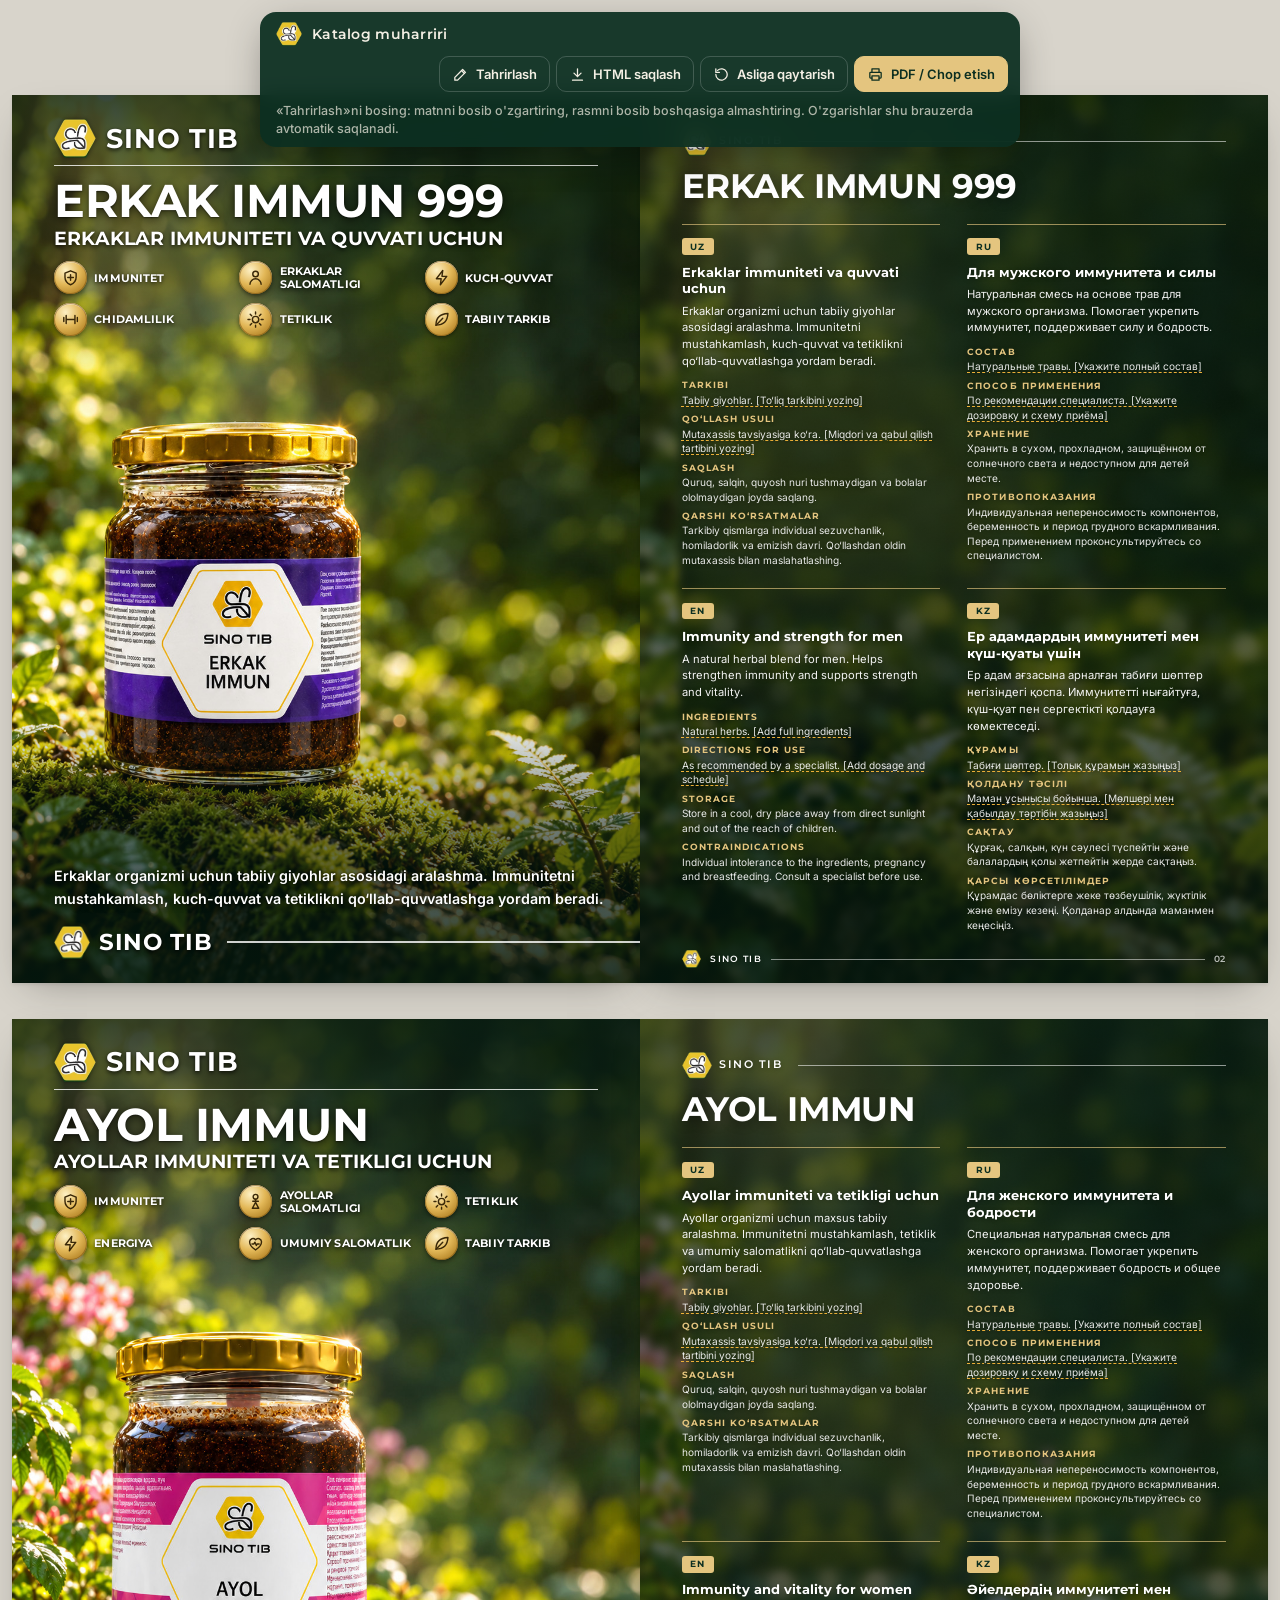
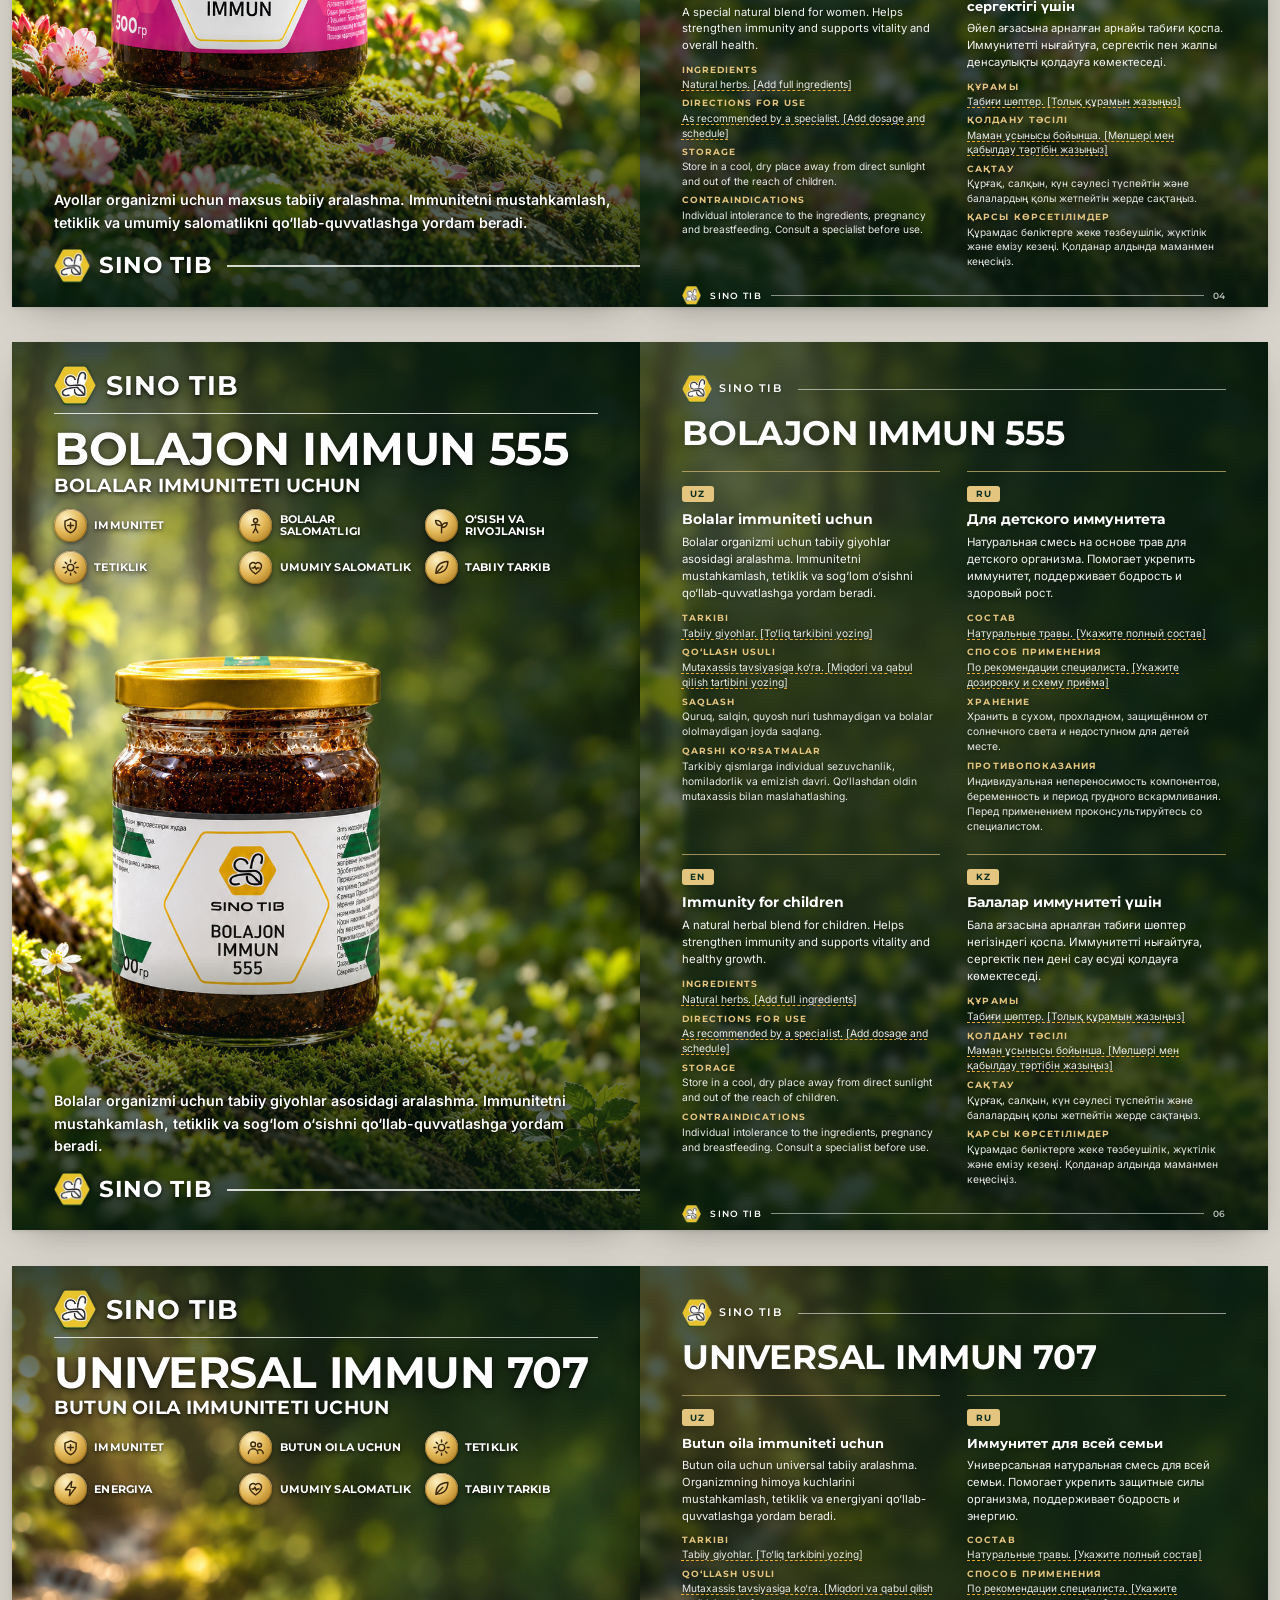
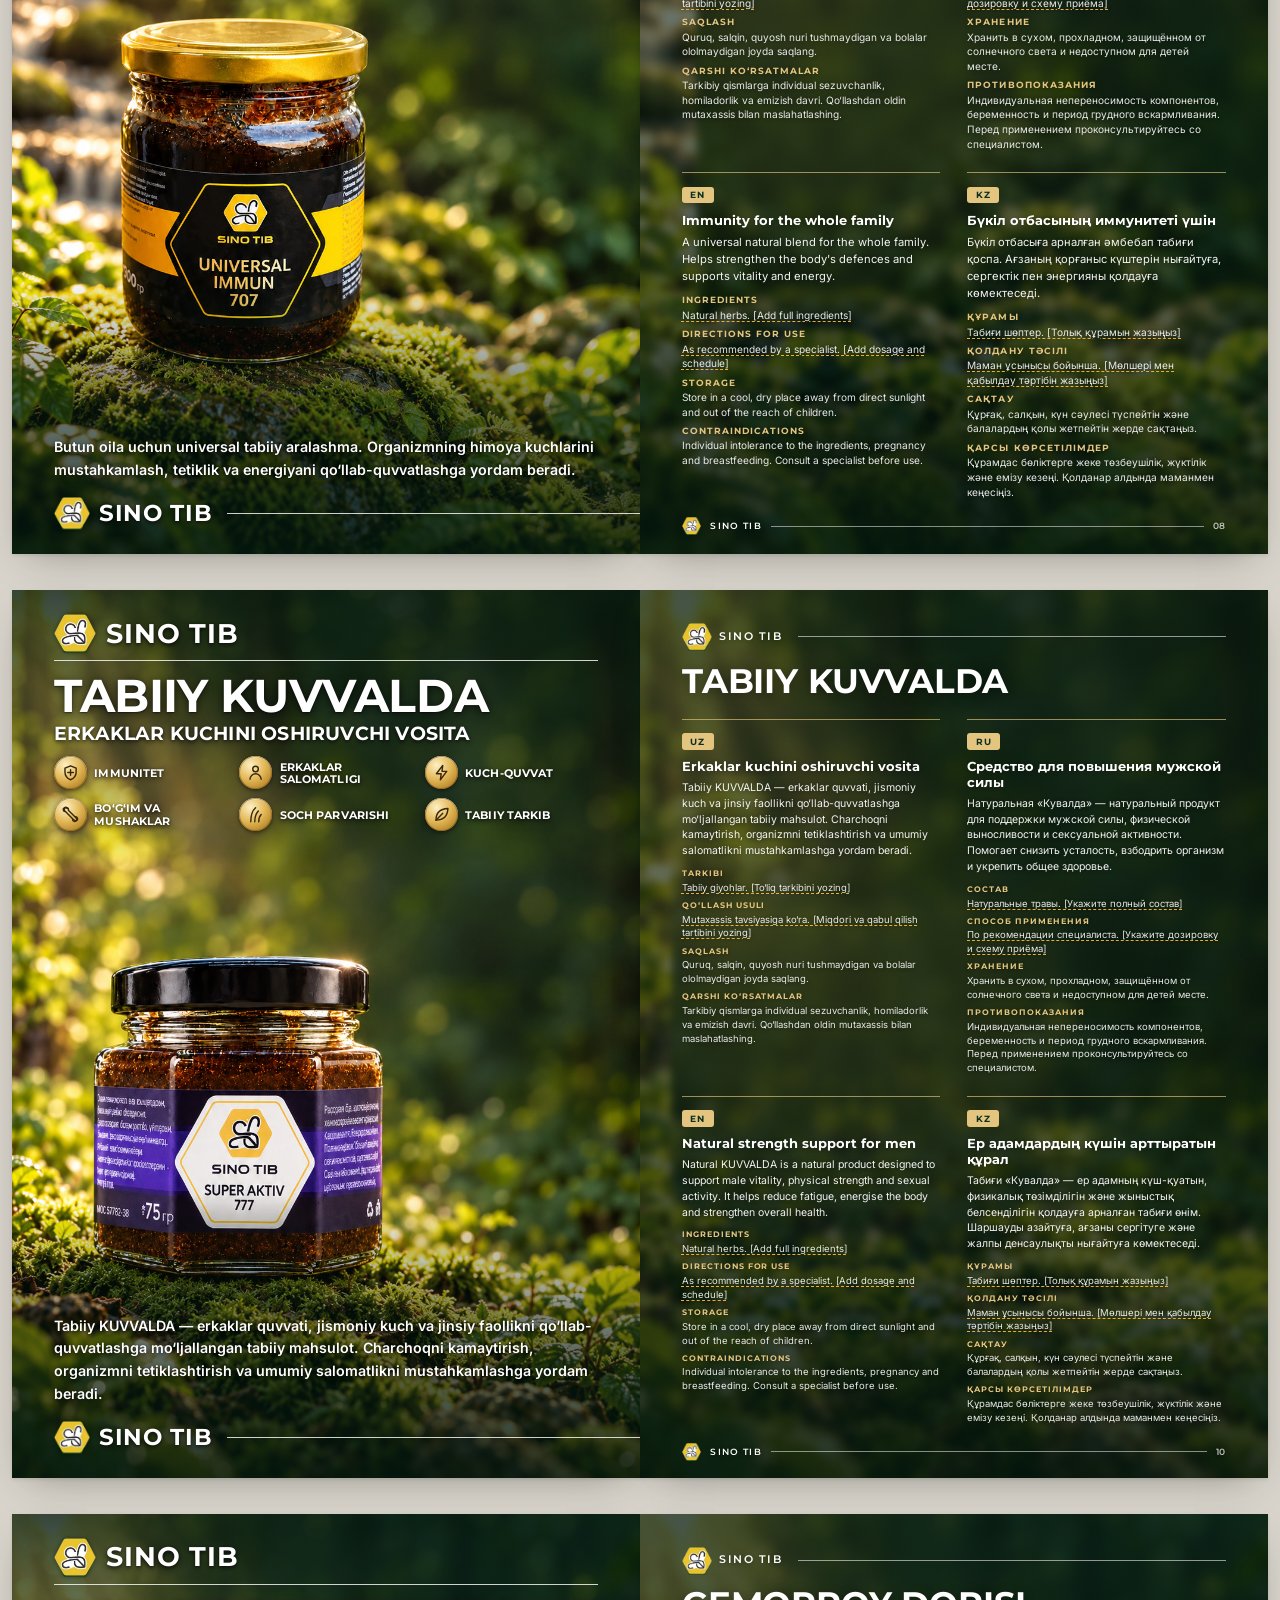
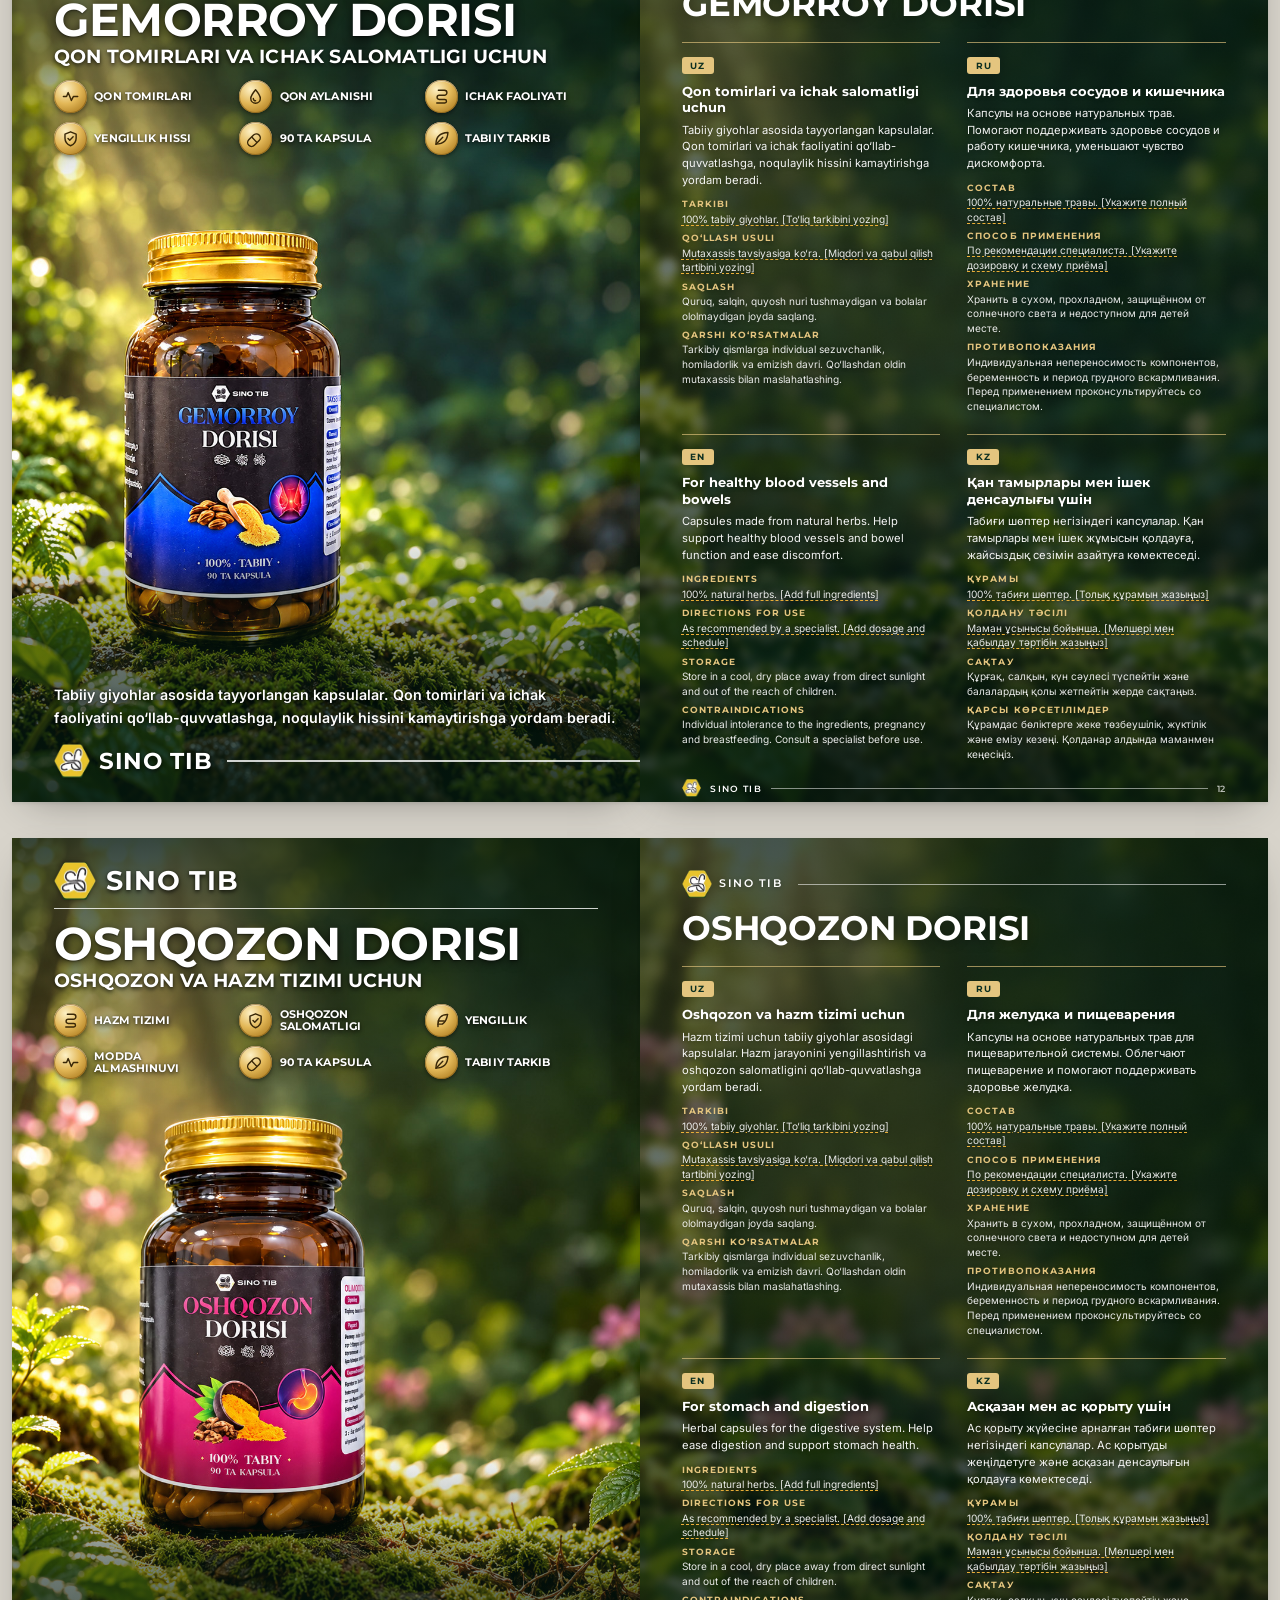
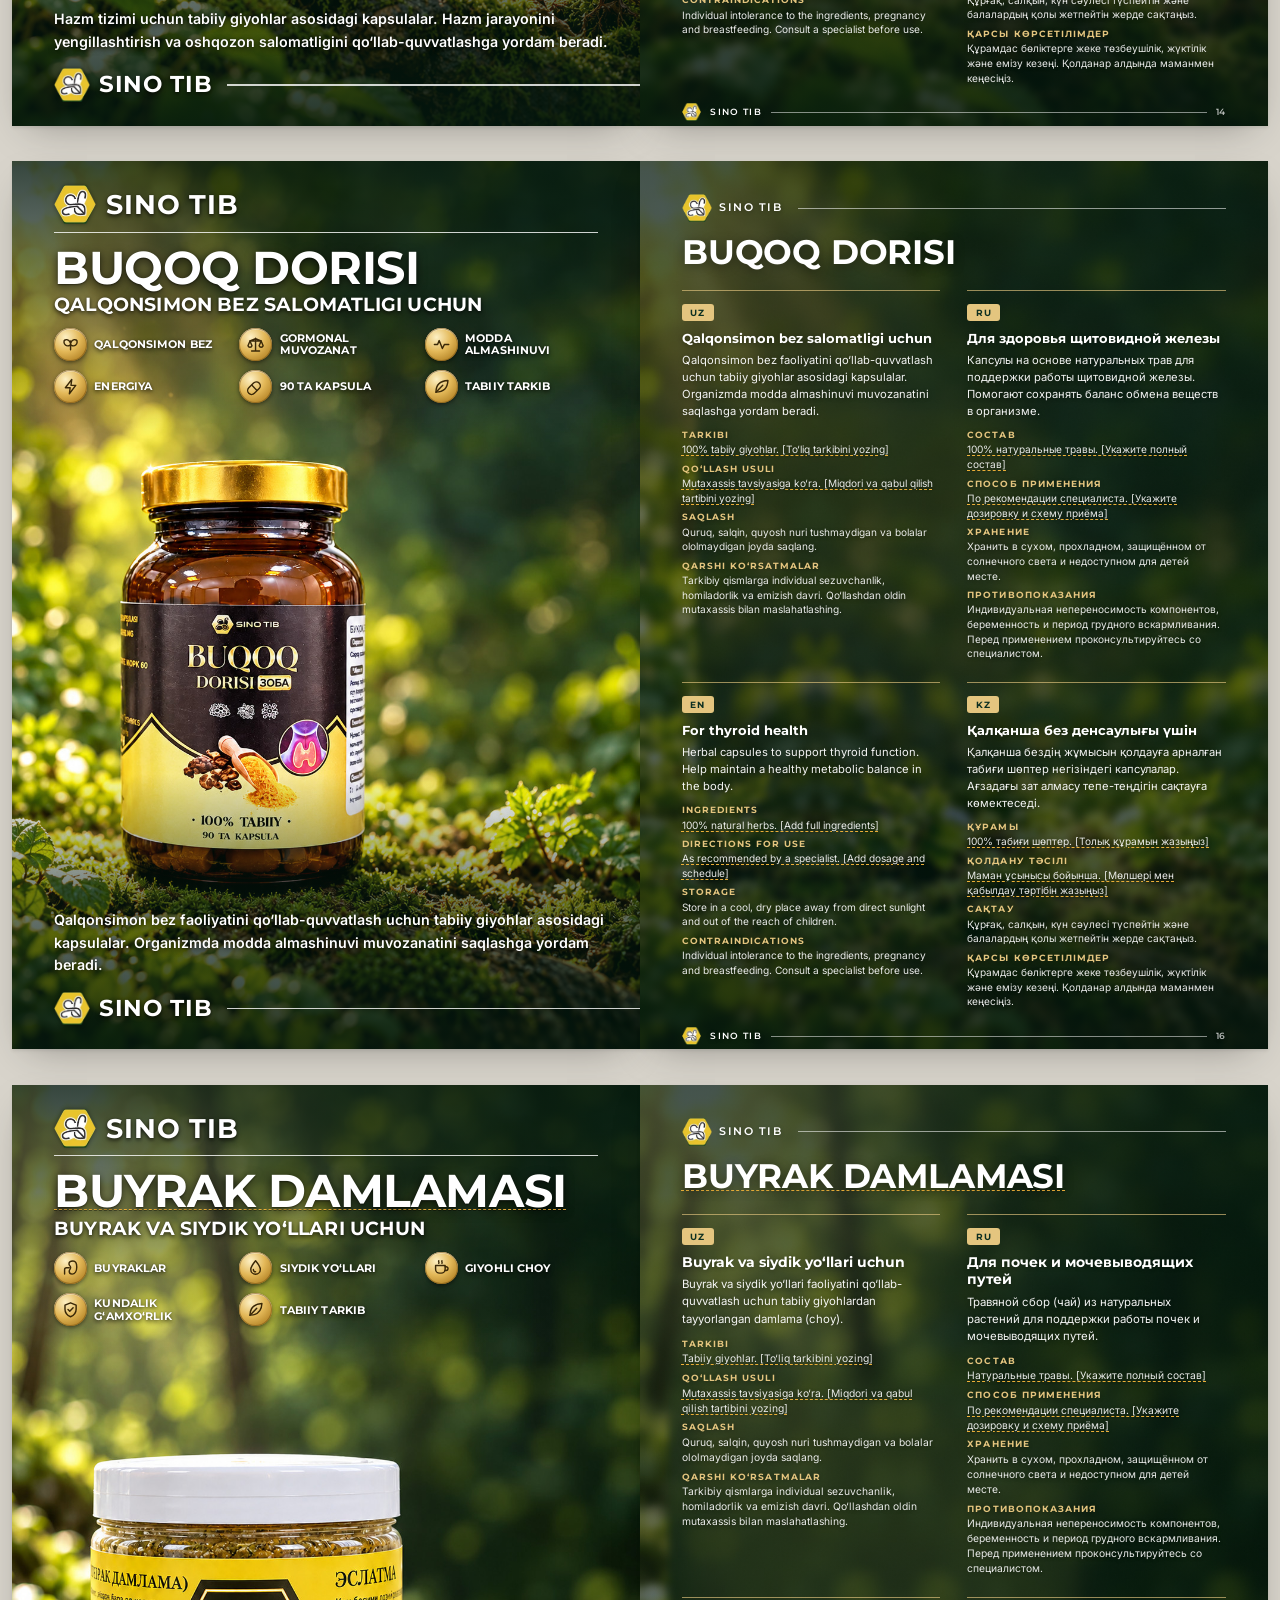
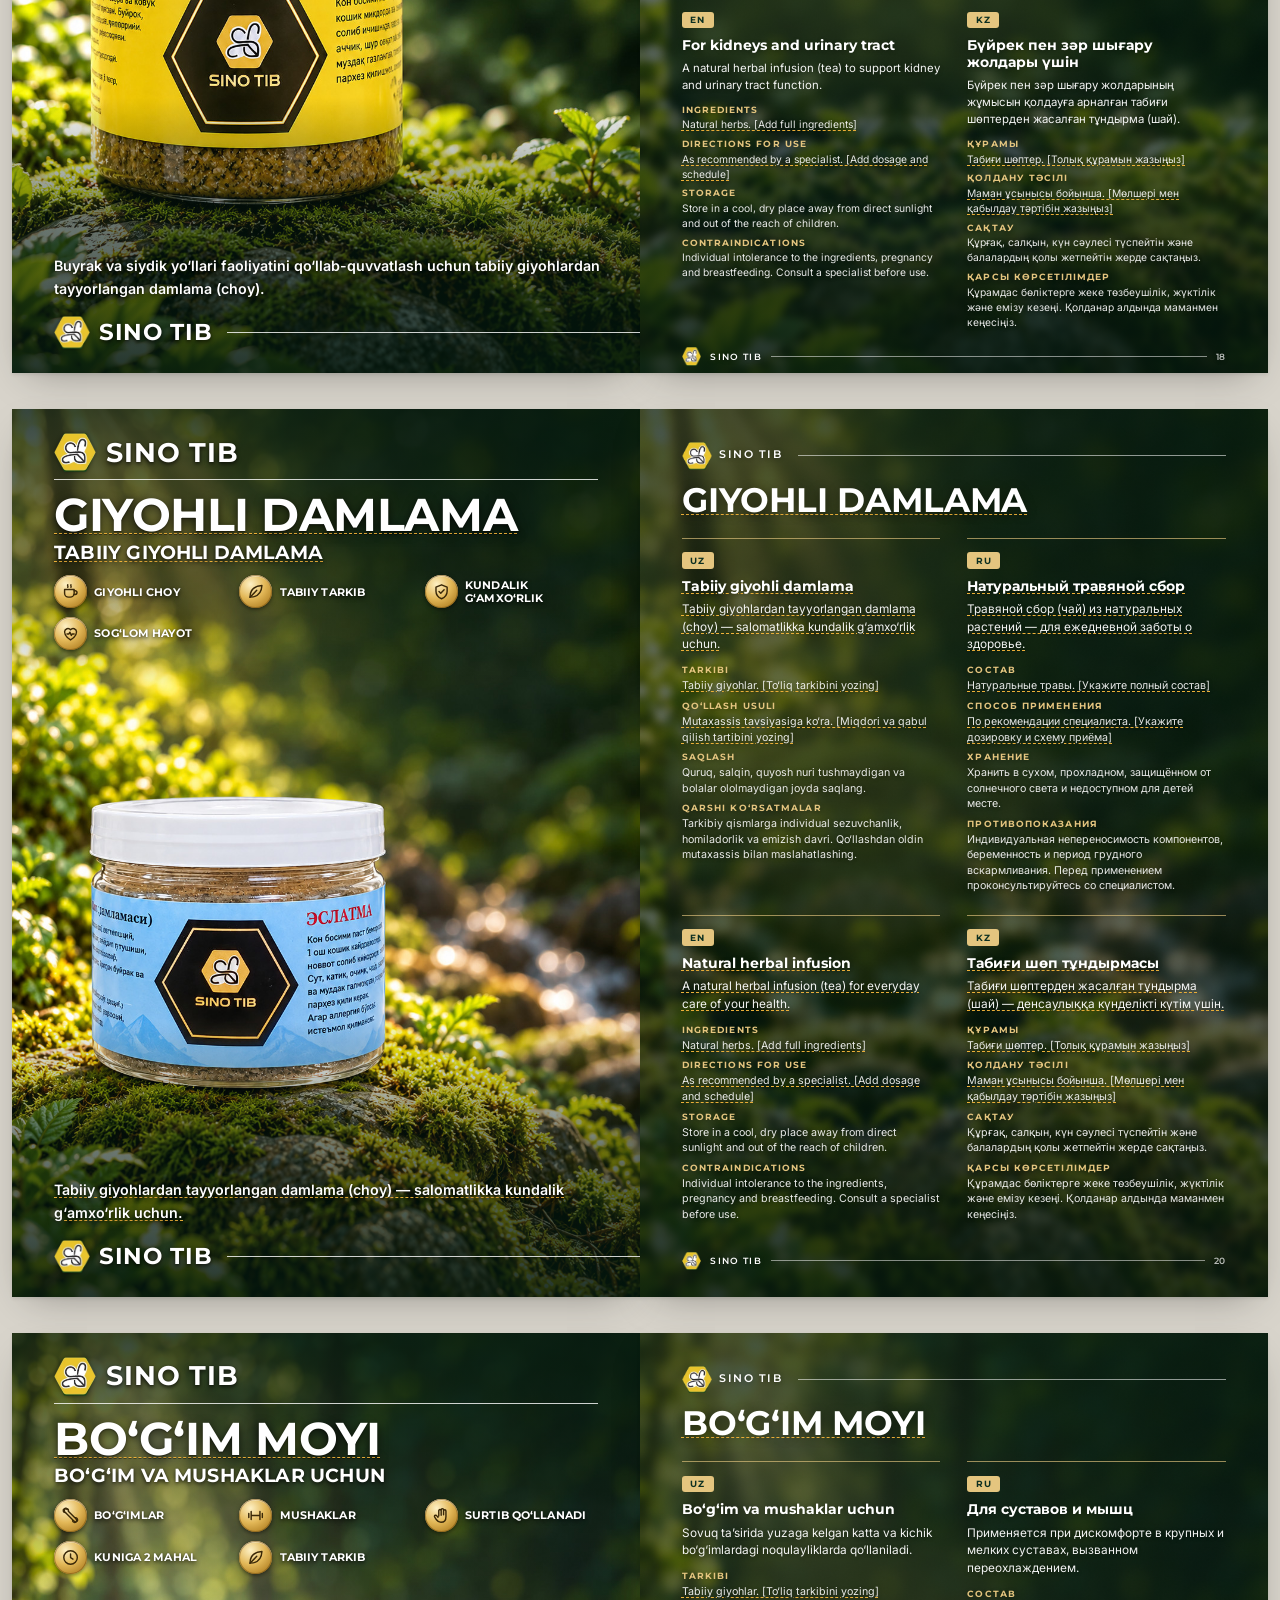
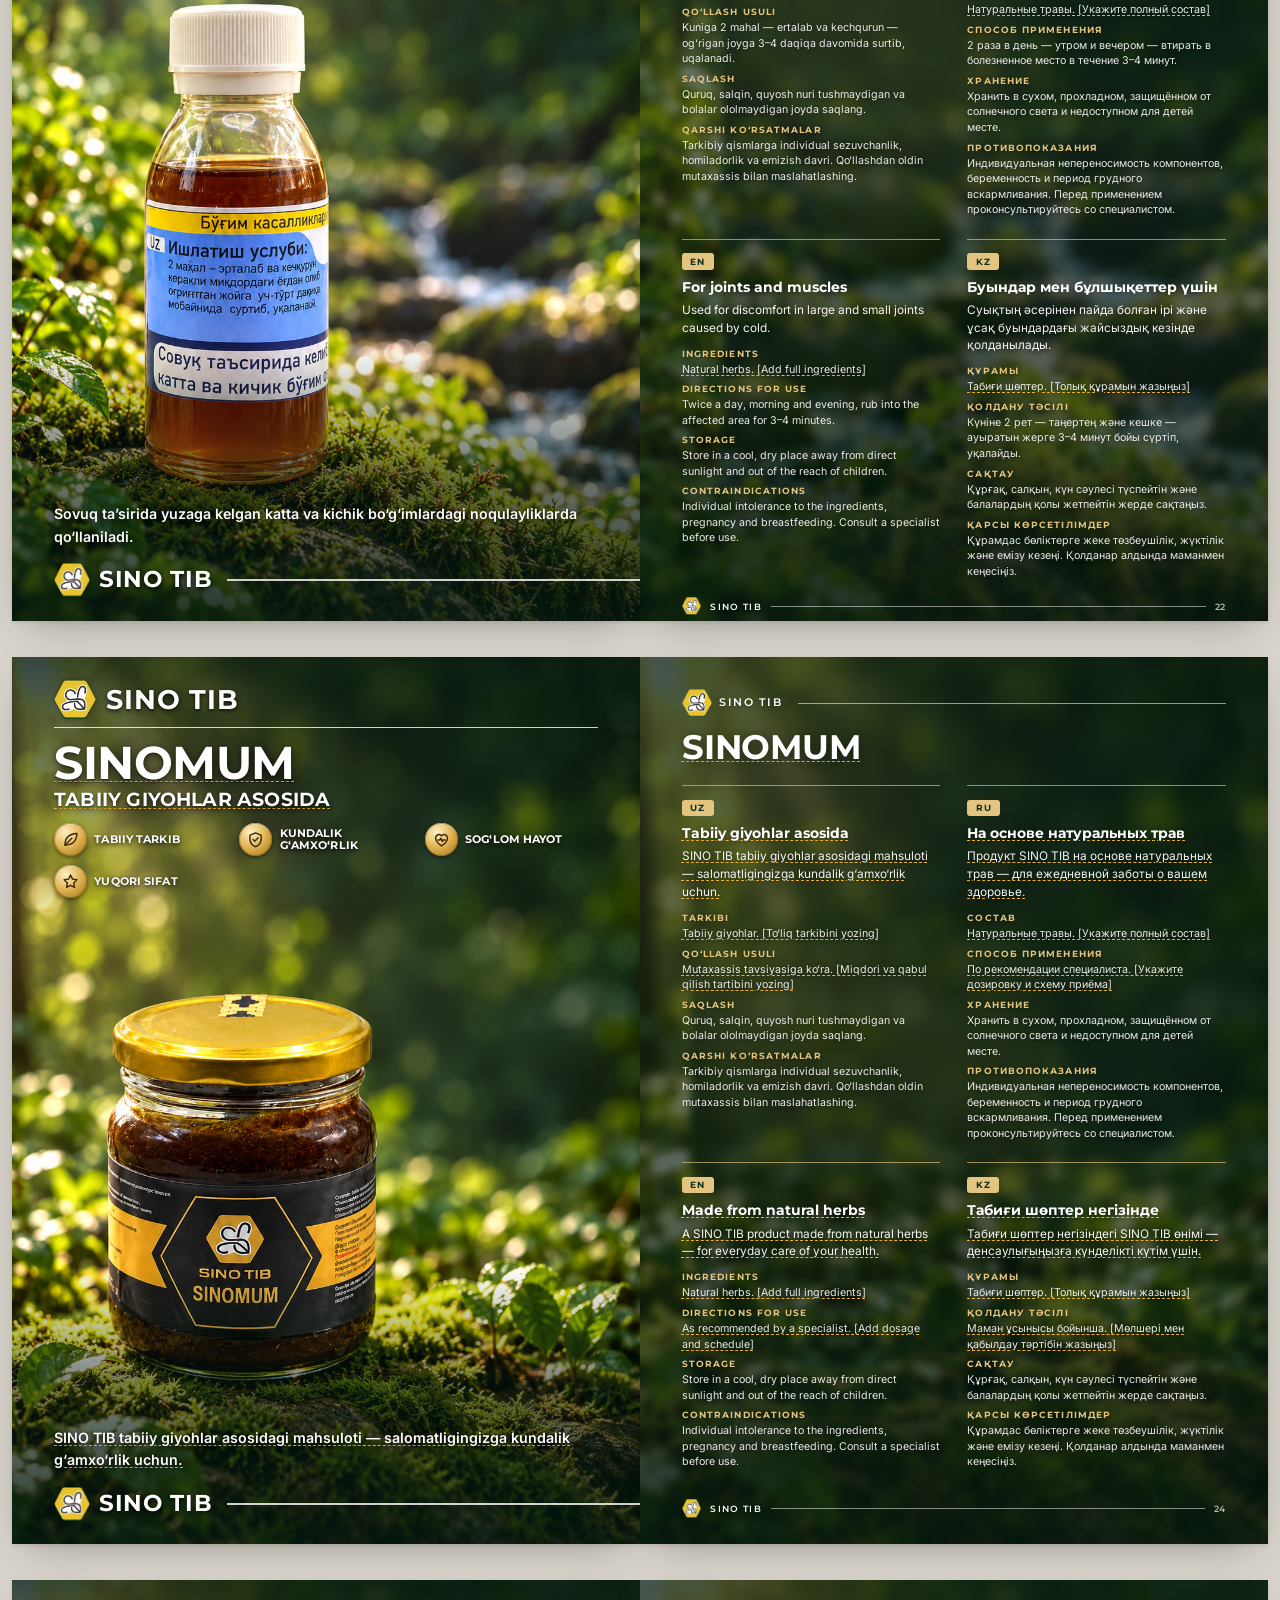
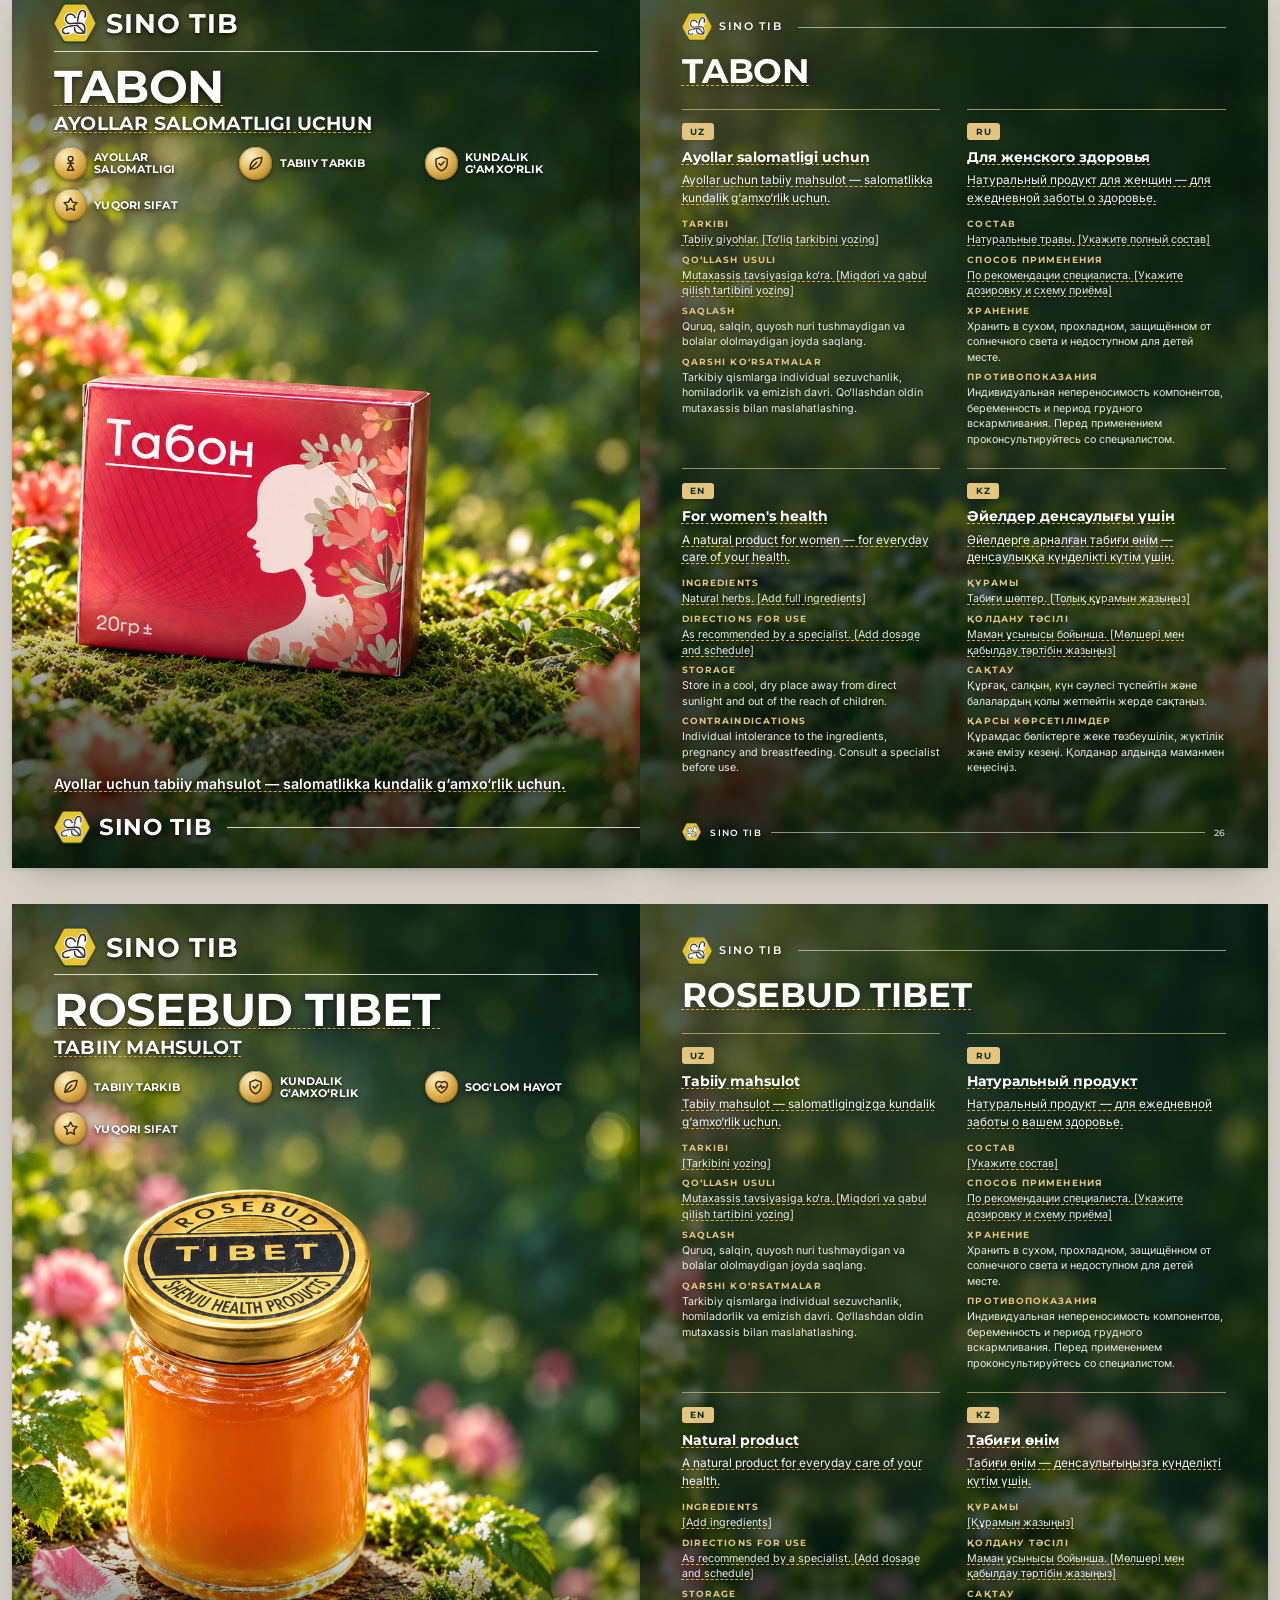
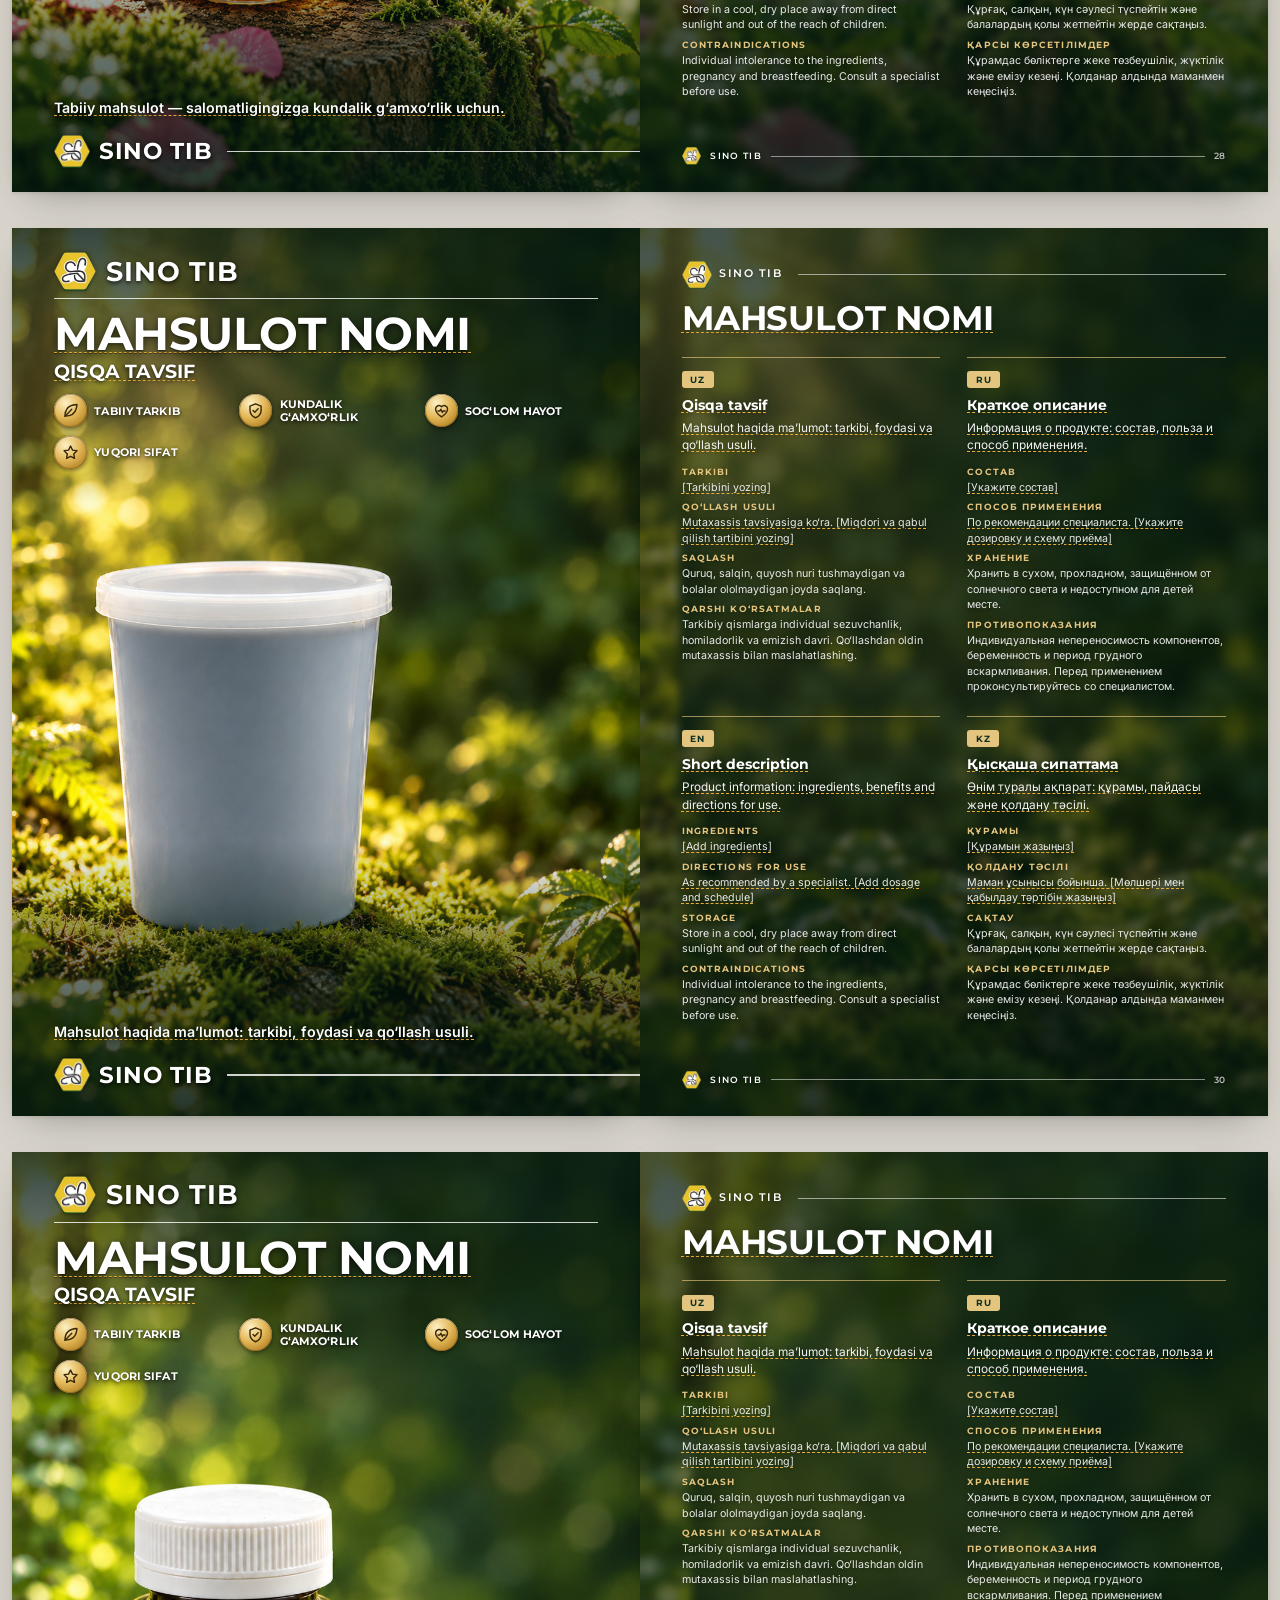
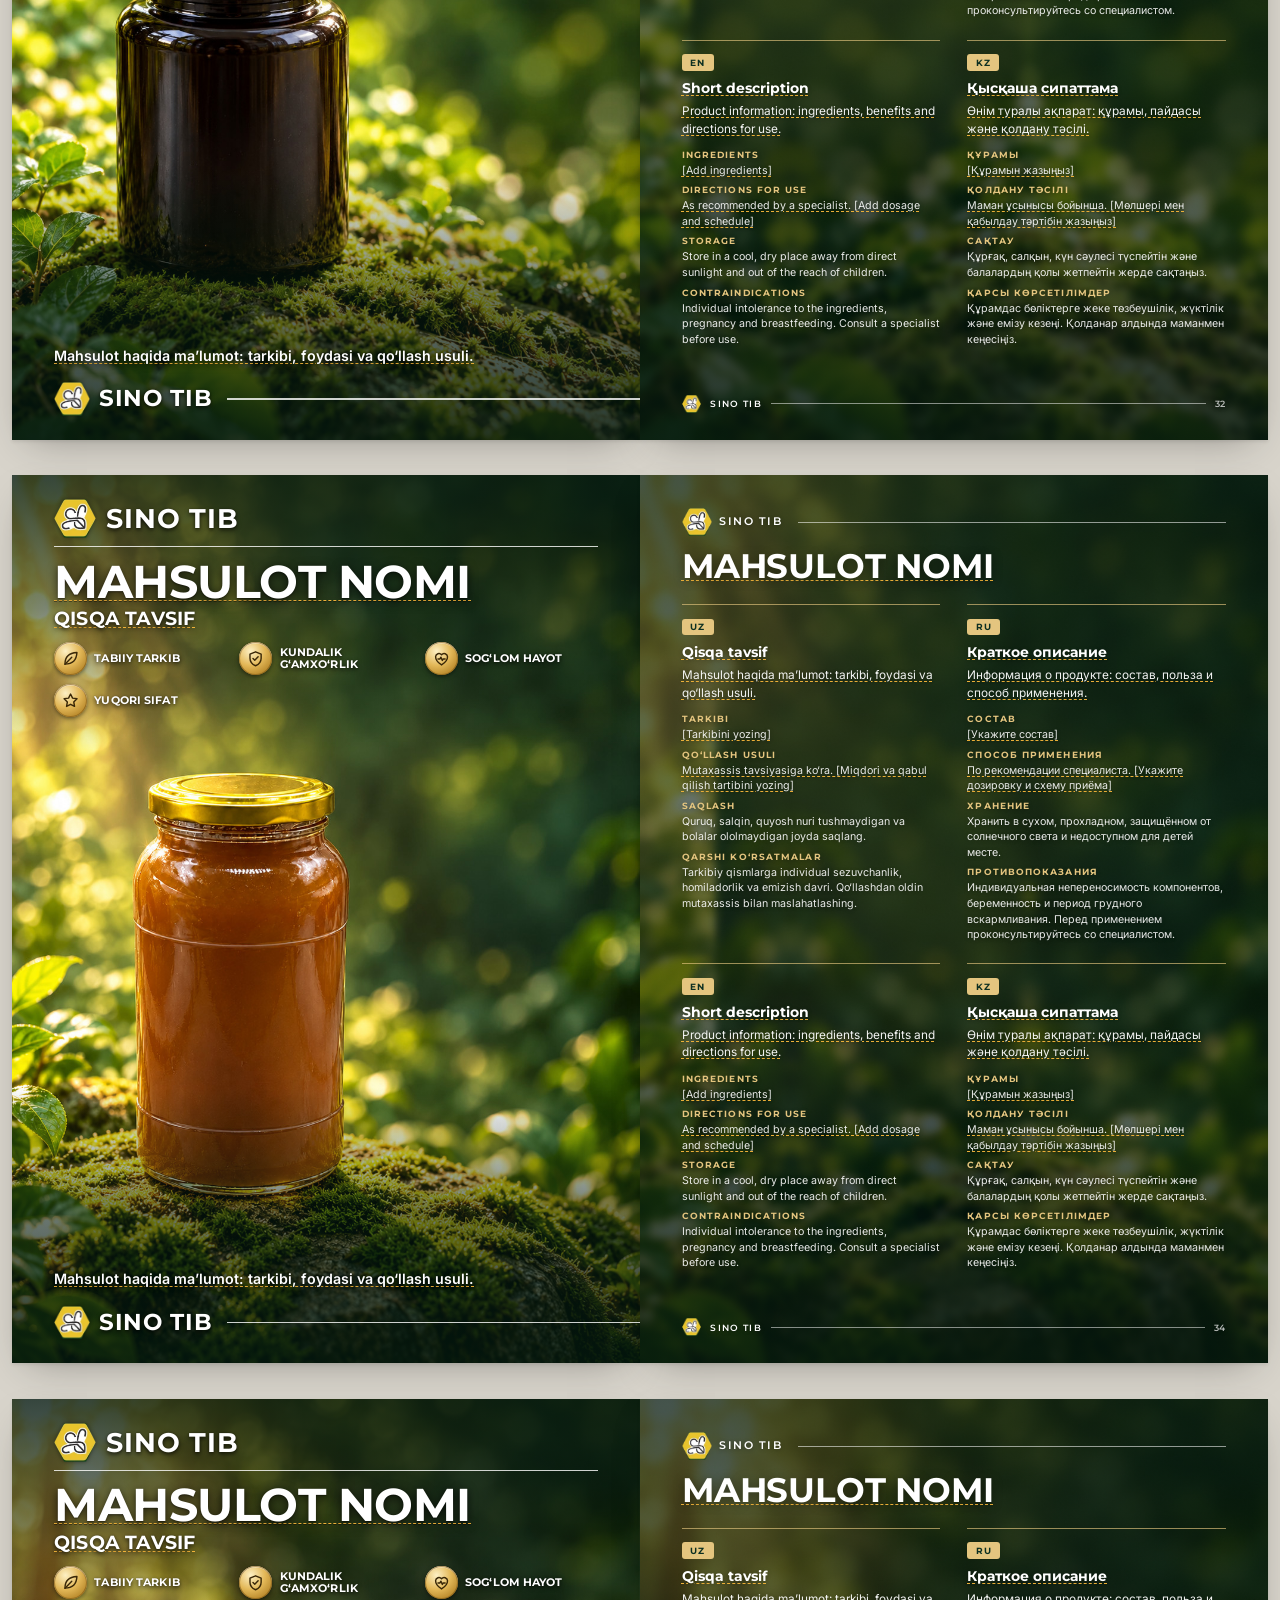
==== commit cb77987c: "Ma'lumot sahifasi: Hajmi/Narxi bloki olib tashlandi, 4 tildagi matn kattalashtirildi Bo'shagan joy h" ====
--- a/katalog-a4/index.html
+++ b/katalog-a4/index.html
@@ -114,10 +114,6 @@
         <div class="inf__lang" lang="en"><span class="lang__tag">EN</span><h4>Immunity and strength for men</h4><p class="inf__desc">A natural herbal blend for men. Helps strengthen immunity and supports strength and vitality.</p><dl class="inf__secs"><div><dt>Ingredients</dt><dd class="ph">Natural herbs. [Add full ingredients]</dd></div><div><dt>Directions for use</dt><dd class="ph">As recommended by a specialist. [Add dosage and schedule]</dd></div><div><dt>Storage</dt><dd>Store in a cool, dry place away from direct sunlight and out of the reach of children.</dd></div><div><dt>Contraindications</dt><dd>Individual intolerance to the ingredients, pregnancy and breastfeeding. Consult a specialist before use.</dd></div></dl></div>
         <div class="inf__lang" lang="kk"><span class="lang__tag">KZ</span><h4>Ер адамдардың иммунитеті мен күш-қуаты үшін</h4><p class="inf__desc">Ер адам ағзасына арналған табиғи шөптер негізіндегі қоспа. Иммунитетті нығайтуға, күш-қуат пен сергектікті қолдауға көмектеседі.</p><dl class="inf__secs"><div><dt>Құрамы</dt><dd class="ph">Табиғи шөптер. [Толық құрамын жазыңыз]</dd></div><div><dt>Қолдану тәсілі</dt><dd class="ph">Маман ұсынысы бойынша. [Мөлшері мен қабылдау тәртібін жазыңыз]</dd></div><div><dt>Сақтау</dt><dd>Құрғақ, салқын, күн сәулесі түспейтін және балалардың қолы жетпейтін жерде сақтаңыз.</dd></div><div><dt>Қарсы көрсетілімдер</dt><dd>Құрамдас бөліктерге жеке төзбеушілік, жүктілік және емізу кезеңі. Қолданар алдында маманмен кеңесіңіз.</dd></div></dl></div>
       </div>
-      <dl class="inf__specs">
-        <div><dt>Hajmi<small>Объём · Volume · Көлемі</small></dt><dd>±500 gr</dd></div>
-        <div><dt>Narxi<small>Цена · Price · Бағасы</small></dt><dd class="ph">— so‘m</dd></div>
-      </dl>
       <div class="pp__bar"><img src="img/logo.png" alt=""><span>SINO TIB</span><i></i><span class="pp__n">02</span></div>
     </div>
   </section>
@@ -157,10 +153,6 @@
         <div class="inf__lang" lang="en"><span class="lang__tag">EN</span><h4>Immunity and vitality for women</h4><p class="inf__desc">A special natural blend for women. Helps strengthen immunity and supports vitality and overall health.</p><dl class="inf__secs"><div><dt>Ingredients</dt><dd class="ph">Natural herbs. [Add full ingredients]</dd></div><div><dt>Directions for use</dt><dd class="ph">As recommended by a specialist. [Add dosage and schedule]</dd></div><div><dt>Storage</dt><dd>Store in a cool, dry place away from direct sunlight and out of the reach of children.</dd></div><div><dt>Contraindications</dt><dd>Individual intolerance to the ingredients, pregnancy and breastfeeding. Consult a specialist before use.</dd></div></dl></div>
         <div class="inf__lang" lang="kk"><span class="lang__tag">KZ</span><h4>Әйелдердің иммунитеті мен сергектігі үшін</h4><p class="inf__desc">Әйел ағзасына арналған арнайы табиғи қоспа. Иммунитетті нығайтуға, сергектік пен жалпы денсаулықты қолдауға көмектеседі.</p><dl class="inf__secs"><div><dt>Құрамы</dt><dd class="ph">Табиғи шөптер. [Толық құрамын жазыңыз]</dd></div><div><dt>Қолдану тәсілі</dt><dd class="ph">Маман ұсынысы бойынша. [Мөлшері мен қабылдау тәртібін жазыңыз]</dd></div><div><dt>Сақтау</dt><dd>Құрғақ, салқын, күн сәулесі түспейтін және балалардың қолы жетпейтін жерде сақтаңыз.</dd></div><div><dt>Қарсы көрсетілімдер</dt><dd>Құрамдас бөліктерге жеке төзбеушілік, жүктілік және емізу кезеңі. Қолданар алдында маманмен кеңесіңіз.</dd></div></dl></div>
       </div>
-      <dl class="inf__specs">
-        <div><dt>Hajmi<small>Объём · Volume · Көлемі</small></dt><dd>500 gr</dd></div>
-        <div><dt>Narxi<small>Цена · Price · Бағасы</small></dt><dd class="ph">— so‘m</dd></div>
-      </dl>
       <div class="pp__bar"><img src="img/logo.png" alt=""><span>SINO TIB</span><i></i><span class="pp__n">04</span></div>
     </div>
   </section>
@@ -200,10 +192,6 @@
         <div class="inf__lang" lang="en"><span class="lang__tag">EN</span><h4>Immunity for children</h4><p class="inf__desc">A natural herbal blend for children. Helps strengthen immunity and supports vitality and healthy growth.</p><dl class="inf__secs"><div><dt>Ingredients</dt><dd class="ph">Natural herbs. [Add full ingredients]</dd></div><div><dt>Directions for use</dt><dd class="ph">As recommended by a specialist. [Add dosage and schedule]</dd></div><div><dt>Storage</dt><dd>Store in a cool, dry place away from direct sunlight and out of the reach of children.</dd></div><div><dt>Contraindications</dt><dd>Individual intolerance to the ingredients, pregnancy and breastfeeding. Consult a specialist before use.</dd></div></dl></div>
         <div class="inf__lang" lang="kk"><span class="lang__tag">KZ</span><h4>Балалар иммунитеті үшін</h4><p class="inf__desc">Бала ағзасына арналған табиғи шөптер негізіндегі қоспа. Иммунитетті нығайтуға, сергектік пен дені сау өсуді қолдауға көмектеседі.</p><dl class="inf__secs"><div><dt>Құрамы</dt><dd class="ph">Табиғи шөптер. [Толық құрамын жазыңыз]</dd></div><div><dt>Қолдану тәсілі</dt><dd class="ph">Маман ұсынысы бойынша. [Мөлшері мен қабылдау тәртібін жазыңыз]</dd></div><div><dt>Сақтау</dt><dd>Құрғақ, салқын, күн сәулесі түспейтін және балалардың қолы жетпейтін жерде сақтаңыз.</dd></div><div><dt>Қарсы көрсетілімдер</dt><dd>Құрамдас бөліктерге жеке төзбеушілік, жүктілік және емізу кезеңі. Қолданар алдында маманмен кеңесіңіз.</dd></div></dl></div>
       </div>
-      <dl class="inf__specs">
-        <div><dt>Hajmi<small>Объём · Volume · Көлемі</small></dt><dd class="ph">—</dd></div>
-        <div><dt>Narxi<small>Цена · Price · Бағасы</small></dt><dd class="ph">— so‘m</dd></div>
-      </dl>
       <div class="pp__bar"><img src="img/logo.png" alt=""><span>SINO TIB</span><i></i><span class="pp__n">06</span></div>
     </div>
   </section>
@@ -243,10 +231,6 @@
         <div class="inf__lang" lang="en"><span class="lang__tag">EN</span><h4>Immunity for the whole family</h4><p class="inf__desc">A universal natural blend for the whole family. Helps strengthen the body&#x27;s defences and supports vitality and energy.</p><dl class="inf__secs"><div><dt>Ingredients</dt><dd class="ph">Natural herbs. [Add full ingredients]</dd></div><div><dt>Directions for use</dt><dd class="ph">As recommended by a specialist. [Add dosage and schedule]</dd></div><div><dt>Storage</dt><dd>Store in a cool, dry place away from direct sunlight and out of the reach of children.</dd></div><div><dt>Contraindications</dt><dd>Individual intolerance to the ingredients, pregnancy and breastfeeding. Consult a specialist before use.</dd></div></dl></div>
         <div class="inf__lang" lang="kk"><span class="lang__tag">KZ</span><h4>Бүкіл отбасының иммунитеті үшін</h4><p class="inf__desc">Бүкіл отбасыға арналған әмбебап табиғи қоспа. Ағзаның қорғаныс күштерін нығайтуға, сергектік пен энергияны қолдауға көмектеседі.</p><dl class="inf__secs"><div><dt>Құрамы</dt><dd class="ph">Табиғи шөптер. [Толық құрамын жазыңыз]</dd></div><div><dt>Қолдану тәсілі</dt><dd class="ph">Маман ұсынысы бойынша. [Мөлшері мен қабылдау тәртібін жазыңыз]</dd></div><div><dt>Сақтау</dt><dd>Құрғақ, салқын, күн сәулесі түспейтін және балалардың қолы жетпейтін жерде сақтаңыз.</dd></div><div><dt>Қарсы көрсетілімдер</dt><dd>Құрамдас бөліктерге жеке төзбеушілік, жүктілік және емізу кезеңі. Қолданар алдында маманмен кеңесіңіз.</dd></div></dl></div>
       </div>
-      <dl class="inf__specs">
-        <div><dt>Hajmi<small>Объём · Volume · Көлемі</small></dt><dd class="ph">—</dd></div>
-        <div><dt>Narxi<small>Цена · Price · Бағасы</small></dt><dd class="ph">— so‘m</dd></div>
-      </dl>
       <div class="pp__bar"><img src="img/logo.png" alt=""><span>SINO TIB</span><i></i><span class="pp__n">08</span></div>
     </div>
   </section>
@@ -286,10 +270,6 @@
         <div class="inf__lang" lang="en"><span class="lang__tag">EN</span><h4>Natural strength support for men</h4><p class="inf__desc">Natural KUVVALDA is a natural product designed to support male vitality, physical strength and sexual activity. It helps reduce fatigue, energise the body and strengthen overall health.</p><dl class="inf__secs"><div><dt>Ingredients</dt><dd class="ph">Natural herbs. [Add full ingredients]</dd></div><div><dt>Directions for use</dt><dd class="ph">As recommended by a specialist. [Add dosage and schedule]</dd></div><div><dt>Storage</dt><dd>Store in a cool, dry place away from direct sunlight and out of the reach of children.</dd></div><div><dt>Contraindications</dt><dd>Individual intolerance to the ingredients, pregnancy and breastfeeding. Consult a specialist before use.</dd></div></dl></div>
         <div class="inf__lang" lang="kk"><span class="lang__tag">KZ</span><h4>Ер адамдардың күшін арттыратын құрал</h4><p class="inf__desc">Табиғи «Кувалда» — ер адамның күш-қуатын, физикалық төзімділігін және жыныстық белсенділігін қолдауға арналған табиғи өнім. Шаршауды азайтуға, ағзаны сергітуге және жалпы денсаулықты нығайтуға көмектеседі.</p><dl class="inf__secs"><div><dt>Құрамы</dt><dd class="ph">Табиғи шөптер. [Толық құрамын жазыңыз]</dd></div><div><dt>Қолдану тәсілі</dt><dd class="ph">Маман ұсынысы бойынша. [Мөлшері мен қабылдау тәртібін жазыңыз]</dd></div><div><dt>Сақтау</dt><dd>Құрғақ, салқын, күн сәулесі түспейтін және балалардың қолы жетпейтін жерде сақтаңыз.</dd></div><div><dt>Қарсы көрсетілімдер</dt><dd>Құрамдас бөліктерге жеке төзбеушілік, жүктілік және емізу кезеңі. Қолданар алдында маманмен кеңесіңіз.</dd></div></dl></div>
       </div>
-      <dl class="inf__specs">
-        <div><dt>Hajmi<small>Объём · Volume · Көлемі</small></dt><dd>±75 gr</dd></div>
-        <div><dt>Narxi<small>Цена · Price · Бағасы</small></dt><dd class="ph">— so‘m</dd></div>
-      </dl>
       <div class="pp__bar"><img src="img/logo.png" alt=""><span>SINO TIB</span><i></i><span class="pp__n">10</span></div>
     </div>
   </section>
@@ -329,10 +309,6 @@
         <div class="inf__lang" lang="en"><span class="lang__tag">EN</span><h4>For healthy blood vessels and bowels</h4><p class="inf__desc">Capsules made from natural herbs. Help support healthy blood vessels and bowel function and ease discomfort.</p><dl class="inf__secs"><div><dt>Ingredients</dt><dd class="ph">100% natural herbs. [Add full ingredients]</dd></div><div><dt>Directions for use</dt><dd class="ph">As recommended by a specialist. [Add dosage and schedule]</dd></div><div><dt>Storage</dt><dd>Store in a cool, dry place away from direct sunlight and out of the reach of children.</dd></div><div><dt>Contraindications</dt><dd>Individual intolerance to the ingredients, pregnancy and breastfeeding. Consult a specialist before use.</dd></div></dl></div>
         <div class="inf__lang" lang="kk"><span class="lang__tag">KZ</span><h4>Қан тамырлары мен ішек денсаулығы үшін</h4><p class="inf__desc">Табиғи шөптер негізіндегі капсулалар. Қан тамырлары мен ішек жұмысын қолдауға, жайсыздық сезімін азайтуға көмектеседі.</p><dl class="inf__secs"><div><dt>Құрамы</dt><dd class="ph">100% табиғи шөптер. [Толық құрамын жазыңыз]</dd></div><div><dt>Қолдану тәсілі</dt><dd class="ph">Маман ұсынысы бойынша. [Мөлшері мен қабылдау тәртібін жазыңыз]</dd></div><div><dt>Сақтау</dt><dd>Құрғақ, салқын, күн сәулесі түспейтін және балалардың қолы жетпейтін жерде сақтаңыз.</dd></div><div><dt>Қарсы көрсетілімдер</dt><dd>Құрамдас бөліктерге жеке төзбеушілік, жүктілік және емізу кезеңі. Қолданар алдында маманмен кеңесіңіз.</dd></div></dl></div>
       </div>
-      <dl class="inf__specs">
-        <div><dt>Hajmi<small>Объём · Volume · Көлемі</small></dt><dd>90 ta kapsula</dd></div>
-        <div><dt>Narxi<small>Цена · Price · Бағасы</small></dt><dd class="ph">— so‘m</dd></div>
-      </dl>
       <div class="pp__bar"><img src="img/logo.png" alt=""><span>SINO TIB</span><i></i><span class="pp__n">12</span></div>
     </div>
   </section>
@@ -372,10 +348,6 @@
         <div class="inf__lang" lang="en"><span class="lang__tag">EN</span><h4>For stomach and digestion</h4><p class="inf__desc">Herbal capsules for the digestive system. Help ease digestion and support stomach health.</p><dl class="inf__secs"><div><dt>Ingredients</dt><dd class="ph">100% natural herbs. [Add full ingredients]</dd></div><div><dt>Directions for use</dt><dd class="ph">As recommended by a specialist. [Add dosage and schedule]</dd></div><div><dt>Storage</dt><dd>Store in a cool, dry place away from direct sunlight and out of the reach of children.</dd></div><div><dt>Contraindications</dt><dd>Individual intolerance to the ingredients, pregnancy and breastfeeding. Consult a specialist before use.</dd></div></dl></div>
         <div class="inf__lang" lang="kk"><span class="lang__tag">KZ</span><h4>Асқазан мен ас қорыту үшін</h4><p class="inf__desc">Ас қорыту жүйесіне арналған табиғи шөптер негізіндегі капсулалар. Ас қорытуды жеңілдетуге және асқазан денсаулығын қолдауға көмектеседі.</p><dl class="inf__secs"><div><dt>Құрамы</dt><dd class="ph">100% табиғи шөптер. [Толық құрамын жазыңыз]</dd></div><div><dt>Қолдану тәсілі</dt><dd class="ph">Маман ұсынысы бойынша. [Мөлшері мен қабылдау тәртібін жазыңыз]</dd></div><div><dt>Сақтау</dt><dd>Құрғақ, салқын, күн сәулесі түспейтін және балалардың қолы жетпейтін жерде сақтаңыз.</dd></div><div><dt>Қарсы көрсетілімдер</dt><dd>Құрамдас бөліктерге жеке төзбеушілік, жүктілік және емізу кезеңі. Қолданар алдында маманмен кеңесіңіз.</dd></div></dl></div>
       </div>
-      <dl class="inf__specs">
-        <div><dt>Hajmi<small>Объём · Volume · Көлемі</small></dt><dd>90 ta kapsula</dd></div>
-        <div><dt>Narxi<small>Цена · Price · Бағасы</small></dt><dd class="ph">— so‘m</dd></div>
-      </dl>
       <div class="pp__bar"><img src="img/logo.png" alt=""><span>SINO TIB</span><i></i><span class="pp__n">14</span></div>
     </div>
   </section>
@@ -415,10 +387,6 @@
         <div class="inf__lang" lang="en"><span class="lang__tag">EN</span><h4>For thyroid health</h4><p class="inf__desc">Herbal capsules to support thyroid function. Help maintain a healthy metabolic balance in the body.</p><dl class="inf__secs"><div><dt>Ingredients</dt><dd class="ph">100% natural herbs. [Add full ingredients]</dd></div><div><dt>Directions for use</dt><dd class="ph">As recommended by a specialist. [Add dosage and schedule]</dd></div><div><dt>Storage</dt><dd>Store in a cool, dry place away from direct sunlight and out of the reach of children.</dd></div><div><dt>Contraindications</dt><dd>Individual intolerance to the ingredients, pregnancy and breastfeeding. Consult a specialist before use.</dd></div></dl></div>
         <div class="inf__lang" lang="kk"><span class="lang__tag">KZ</span><h4>Қалқанша без денсаулығы үшін</h4><p class="inf__desc">Қалқанша бездің жұмысын қолдауға арналған табиғи шөптер негізіндегі капсулалар. Ағзадағы зат алмасу тепе-теңдігін сақтауға көмектеседі.</p><dl class="inf__secs"><div><dt>Құрамы</dt><dd class="ph">100% табиғи шөптер. [Толық құрамын жазыңыз]</dd></div><div><dt>Қолдану тәсілі</dt><dd class="ph">Маман ұсынысы бойынша. [Мөлшері мен қабылдау тәртібін жазыңыз]</dd></div><div><dt>Сақтау</dt><dd>Құрғақ, салқын, күн сәулесі түспейтін және балалардың қолы жетпейтін жерде сақтаңыз.</dd></div><div><dt>Қарсы көрсетілімдер</dt><dd>Құрамдас бөліктерге жеке төзбеушілік, жүктілік және емізу кезеңі. Қолданар алдында маманмен кеңесіңіз.</dd></div></dl></div>
       </div>
-      <dl class="inf__specs">
-        <div><dt>Hajmi<small>Объём · Volume · Көлемі</small></dt><dd>90 ta kapsula</dd></div>
-        <div><dt>Narxi<small>Цена · Price · Бағасы</small></dt><dd class="ph">— so‘m</dd></div>
-      </dl>
       <div class="pp__bar"><img src="img/logo.png" alt=""><span>SINO TIB</span><i></i><span class="pp__n">16</span></div>
     </div>
   </section>
@@ -457,10 +425,6 @@
         <div class="inf__lang" lang="en"><span class="lang__tag">EN</span><h4>For kidneys and urinary tract</h4><p class="inf__desc">A natural herbal infusion (tea) to support kidney and urinary tract function.</p><dl class="inf__secs"><div><dt>Ingredients</dt><dd class="ph">Natural herbs. [Add full ingredients]</dd></div><div><dt>Directions for use</dt><dd class="ph">As recommended by a specialist. [Add dosage and schedule]</dd></div><div><dt>Storage</dt><dd>Store in a cool, dry place away from direct sunlight and out of the reach of children.</dd></div><div><dt>Contraindications</dt><dd>Individual intolerance to the ingredients, pregnancy and breastfeeding. Consult a specialist before use.</dd></div></dl></div>
         <div class="inf__lang" lang="kk"><span class="lang__tag">KZ</span><h4>Бүйрек пен зәр шығару жолдары үшін</h4><p class="inf__desc">Бүйрек пен зәр шығару жолдарының жұмысын қолдауға арналған табиғи шөптерден жасалған тұндырма (шай).</p><dl class="inf__secs"><div><dt>Құрамы</dt><dd class="ph">Табиғи шөптер. [Толық құрамын жазыңыз]</dd></div><div><dt>Қолдану тәсілі</dt><dd class="ph">Маман ұсынысы бойынша. [Мөлшері мен қабылдау тәртібін жазыңыз]</dd></div><div><dt>Сақтау</dt><dd>Құрғақ, салқын, күн сәулесі түспейтін және балалардың қолы жетпейтін жерде сақтаңыз.</dd></div><div><dt>Қарсы көрсетілімдер</dt><dd>Құрамдас бөліктерге жеке төзбеушілік, жүктілік және емізу кезеңі. Қолданар алдында маманмен кеңесіңіз.</dd></div></dl></div>
       </div>
-      <dl class="inf__specs">
-        <div><dt>Hajmi<small>Объём · Volume · Көлемі</small></dt><dd class="ph">—</dd></div>
-        <div><dt>Narxi<small>Цена · Price · Бағасы</small></dt><dd class="ph">— so‘m</dd></div>
-      </dl>
       <div class="pp__bar"><img src="img/logo.png" alt=""><span>SINO TIB</span><i></i><span class="pp__n">18</span></div>
     </div>
   </section>
@@ -498,10 +462,6 @@
         <div class="inf__lang" lang="en"><span class="lang__tag">EN</span><h4 class="ph">Natural herbal infusion</h4><p class="inf__desc ph">A natural herbal infusion (tea) for everyday care of your health.</p><dl class="inf__secs"><div><dt>Ingredients</dt><dd class="ph">Natural herbs. [Add full ingredients]</dd></div><div><dt>Directions for use</dt><dd class="ph">As recommended by a specialist. [Add dosage and schedule]</dd></div><div><dt>Storage</dt><dd>Store in a cool, dry place away from direct sunlight and out of the reach of children.</dd></div><div><dt>Contraindications</dt><dd>Individual intolerance to the ingredients, pregnancy and breastfeeding. Consult a specialist before use.</dd></div></dl></div>
         <div class="inf__lang" lang="kk"><span class="lang__tag">KZ</span><h4 class="ph">Табиғи шөп тұндырмасы</h4><p class="inf__desc ph">Табиғи шөптерден жасалған тұндырма (шай) — денсаулыққа күнделікті күтім үшін.</p><dl class="inf__secs"><div><dt>Құрамы</dt><dd class="ph">Табиғи шөптер. [Толық құрамын жазыңыз]</dd></div><div><dt>Қолдану тәсілі</dt><dd class="ph">Маман ұсынысы бойынша. [Мөлшері мен қабылдау тәртібін жазыңыз]</dd></div><div><dt>Сақтау</dt><dd>Құрғақ, салқын, күн сәулесі түспейтін және балалардың қолы жетпейтін жерде сақтаңыз.</dd></div><div><dt>Қарсы көрсетілімдер</dt><dd>Құрамдас бөліктерге жеке төзбеушілік, жүктілік және емізу кезеңі. Қолданар алдында маманмен кеңесіңіз.</dd></div></dl></div>
       </div>
-      <dl class="inf__specs">
-        <div><dt>Hajmi<small>Объём · Volume · Көлемі</small></dt><dd class="ph">—</dd></div>
-        <div><dt>Narxi<small>Цена · Price · Бағасы</small></dt><dd class="ph">— so‘m</dd></div>
-      </dl>
       <div class="pp__bar"><img src="img/logo.png" alt=""><span>SINO TIB</span><i></i><span class="pp__n">20</span></div>
     </div>
   </section>
@@ -540,10 +500,6 @@
         <div class="inf__lang" lang="en"><span class="lang__tag">EN</span><h4>For joints and muscles</h4><p class="inf__desc">Used for discomfort in large and small joints caused by cold.</p><dl class="inf__secs"><div><dt>Ingredients</dt><dd class="ph">Natural herbs. [Add full ingredients]</dd></div><div><dt>Directions for use</dt><dd>Twice a day, morning and evening, rub into the affected area for 3–4 minutes.</dd></div><div><dt>Storage</dt><dd>Store in a cool, dry place away from direct sunlight and out of the reach of children.</dd></div><div><dt>Contraindications</dt><dd>Individual intolerance to the ingredients, pregnancy and breastfeeding. Consult a specialist before use.</dd></div></dl></div>
         <div class="inf__lang" lang="kk"><span class="lang__tag">KZ</span><h4>Буындар мен бұлшықеттер үшін</h4><p class="inf__desc">Суықтың әсерінен пайда болған ірі және ұсақ буындардағы жайсыздық кезінде қолданылады.</p><dl class="inf__secs"><div><dt>Құрамы</dt><dd class="ph">Табиғи шөптер. [Толық құрамын жазыңыз]</dd></div><div><dt>Қолдану тәсілі</dt><dd>Күніне 2 рет — таңертең және кешке — ауыратын жерге 3–4 минут бойы сүртіп, уқалайды.</dd></div><div><dt>Сақтау</dt><dd>Құрғақ, салқын, күн сәулесі түспейтін және балалардың қолы жетпейтін жерде сақтаңыз.</dd></div><div><dt>Қарсы көрсетілімдер</dt><dd>Құрамдас бөліктерге жеке төзбеушілік, жүктілік және емізу кезеңі. Қолданар алдында маманмен кеңесіңіз.</dd></div></dl></div>
       </div>
-      <dl class="inf__specs">
-        <div><dt>Hajmi<small>Объём · Volume · Көлемі</small></dt><dd class="ph">—</dd></div>
-        <div><dt>Narxi<small>Цена · Price · Бағасы</small></dt><dd class="ph">— so‘m</dd></div>
-      </dl>
       <div class="pp__bar"><img src="img/logo.png" alt=""><span>SINO TIB</span><i></i><span class="pp__n">22</span></div>
     </div>
   </section>
@@ -581,10 +537,6 @@
         <div class="inf__lang" lang="en"><span class="lang__tag">EN</span><h4 class="ph">Made from natural herbs</h4><p class="inf__desc ph">A SINO TIB product made from natural herbs — for everyday care of your health.</p><dl class="inf__secs"><div><dt>Ingredients</dt><dd class="ph">Natural herbs. [Add full ingredients]</dd></div><div><dt>Directions for use</dt><dd class="ph">As recommended by a specialist. [Add dosage and schedule]</dd></div><div><dt>Storage</dt><dd>Store in a cool, dry place away from direct sunlight and out of the reach of children.</dd></div><div><dt>Contraindications</dt><dd>Individual intolerance to the ingredients, pregnancy and breastfeeding. Consult a specialist before use.</dd></div></dl></div>
         <div class="inf__lang" lang="kk"><span class="lang__tag">KZ</span><h4 class="ph">Табиғи шөптер негізінде</h4><p class="inf__desc ph">Табиғи шөптер негізіндегі SINO TIB өнімі — денсаулығыңызға күнделікті күтім үшін.</p><dl class="inf__secs"><div><dt>Құрамы</dt><dd class="ph">Табиғи шөптер. [Толық құрамын жазыңыз]</dd></div><div><dt>Қолдану тәсілі</dt><dd class="ph">Маман ұсынысы бойынша. [Мөлшері мен қабылдау тәртібін жазыңыз]</dd></div><div><dt>Сақтау</dt><dd>Құрғақ, салқын, күн сәулесі түспейтін және балалардың қолы жетпейтін жерде сақтаңыз.</dd></div><div><dt>Қарсы көрсетілімдер</dt><dd>Құрамдас бөліктерге жеке төзбеушілік, жүктілік және емізу кезеңі. Қолданар алдында маманмен кеңесіңіз.</dd></div></dl></div>
       </div>
-      <dl class="inf__specs">
-        <div><dt>Hajmi<small>Объём · Volume · Көлемі</small></dt><dd class="ph">—</dd></div>
-        <div><dt>Narxi<small>Цена · Price · Бағасы</small></dt><dd class="ph">— so‘m</dd></div>
-      </dl>
       <div class="pp__bar"><img src="img/logo.png" alt=""><span>SINO TIB</span><i></i><span class="pp__n">24</span></div>
     </div>
   </section>
@@ -622,10 +574,6 @@
         <div class="inf__lang" lang="en"><span class="lang__tag">EN</span><h4 class="ph">For women&#x27;s health</h4><p class="inf__desc ph">A natural product for women — for everyday care of your health.</p><dl class="inf__secs"><div><dt>Ingredients</dt><dd class="ph">Natural herbs. [Add full ingredients]</dd></div><div><dt>Directions for use</dt><dd class="ph">As recommended by a specialist. [Add dosage and schedule]</dd></div><div><dt>Storage</dt><dd>Store in a cool, dry place away from direct sunlight and out of the reach of children.</dd></div><div><dt>Contraindications</dt><dd>Individual intolerance to the ingredients, pregnancy and breastfeeding. Consult a specialist before use.</dd></div></dl></div>
         <div class="inf__lang" lang="kk"><span class="lang__tag">KZ</span><h4 class="ph">Әйелдер денсаулығы үшін</h4><p class="inf__desc ph">Әйелдерге арналған табиғи өнім — денсаулыққа күнделікті күтім үшін.</p><dl class="inf__secs"><div><dt>Құрамы</dt><dd class="ph">Табиғи шөптер. [Толық құрамын жазыңыз]</dd></div><div><dt>Қолдану тәсілі</dt><dd class="ph">Маман ұсынысы бойынша. [Мөлшері мен қабылдау тәртібін жазыңыз]</dd></div><div><dt>Сақтау</dt><dd>Құрғақ, салқын, күн сәулесі түспейтін және балалардың қолы жетпейтін жерде сақтаңыз.</dd></div><div><dt>Қарсы көрсетілімдер</dt><dd>Құрамдас бөліктерге жеке төзбеушілік, жүктілік және емізу кезеңі. Қолданар алдында маманмен кеңесіңіз.</dd></div></dl></div>
       </div>
-      <dl class="inf__specs">
-        <div><dt>Hajmi<small>Объём · Volume · Көлемі</small></dt><dd>±20 gr</dd></div>
-        <div><dt>Narxi<small>Цена · Price · Бағасы</small></dt><dd class="ph">— so‘m</dd></div>
-      </dl>
       <div class="pp__bar"><img src="img/logo.png" alt=""><span>SINO TIB</span><i></i><span class="pp__n">26</span></div>
     </div>
   </section>
@@ -663,10 +611,6 @@
         <div class="inf__lang" lang="en"><span class="lang__tag">EN</span><h4 class="ph">Natural product</h4><p class="inf__desc ph">A natural product for everyday care of your health.</p><dl class="inf__secs"><div><dt>Ingredients</dt><dd class="ph">[Add ingredients]</dd></div><div><dt>Directions for use</dt><dd class="ph">As recommended by a specialist. [Add dosage and schedule]</dd></div><div><dt>Storage</dt><dd>Store in a cool, dry place away from direct sunlight and out of the reach of children.</dd></div><div><dt>Contraindications</dt><dd>Individual intolerance to the ingredients, pregnancy and breastfeeding. Consult a specialist before use.</dd></div></dl></div>
         <div class="inf__lang" lang="kk"><span class="lang__tag">KZ</span><h4 class="ph">Табиғи өнім</h4><p class="inf__desc ph">Табиғи өнім — денсаулығыңызға күнделікті күтім үшін.</p><dl class="inf__secs"><div><dt>Құрамы</dt><dd class="ph">[Құрамын жазыңыз]</dd></div><div><dt>Қолдану тәсілі</dt><dd class="ph">Маман ұсынысы бойынша. [Мөлшері мен қабылдау тәртібін жазыңыз]</dd></div><div><dt>Сақтау</dt><dd>Құрғақ, салқын, күн сәулесі түспейтін және балалардың қолы жетпейтін жерде сақтаңыз.</dd></div><div><dt>Қарсы көрсетілімдер</dt><dd>Құрамдас бөліктерге жеке төзбеушілік, жүктілік және емізу кезеңі. Қолданар алдында маманмен кеңесіңіз.</dd></div></dl></div>
       </div>
-      <dl class="inf__specs">
-        <div><dt>Hajmi<small>Объём · Volume · Көлемі</small></dt><dd class="ph">—</dd></div>
-        <div><dt>Narxi<small>Цена · Price · Бағасы</small></dt><dd class="ph">— so‘m</dd></div>
-      </dl>
       <div class="pp__bar"><img src="img/logo.png" alt=""><span>SINO TIB</span><i></i><span class="pp__n">28</span></div>
     </div>
   </section>
@@ -704,10 +648,6 @@
         <div class="inf__lang" lang="en"><span class="lang__tag">EN</span><h4 class="ph">Short description</h4><p class="inf__desc ph">Product information: ingredients, benefits and directions for use.</p><dl class="inf__secs"><div><dt>Ingredients</dt><dd class="ph">[Add ingredients]</dd></div><div><dt>Directions for use</dt><dd class="ph">As recommended by a specialist. [Add dosage and schedule]</dd></div><div><dt>Storage</dt><dd>Store in a cool, dry place away from direct sunlight and out of the reach of children.</dd></div><div><dt>Contraindications</dt><dd>Individual intolerance to the ingredients, pregnancy and breastfeeding. Consult a specialist before use.</dd></div></dl></div>
         <div class="inf__lang" lang="kk"><span class="lang__tag">KZ</span><h4 class="ph">Қысқаша сипаттама</h4><p class="inf__desc ph">Өнім туралы ақпарат: құрамы, пайдасы және қолдану тәсілі.</p><dl class="inf__secs"><div><dt>Құрамы</dt><dd class="ph">[Құрамын жазыңыз]</dd></div><div><dt>Қолдану тәсілі</dt><dd class="ph">Маман ұсынысы бойынша. [Мөлшері мен қабылдау тәртібін жазыңыз]</dd></div><div><dt>Сақтау</dt><dd>Құрғақ, салқын, күн сәулесі түспейтін және балалардың қолы жетпейтін жерде сақтаңыз.</dd></div><div><dt>Қарсы көрсетілімдер</dt><dd>Құрамдас бөліктерге жеке төзбеушілік, жүктілік және емізу кезеңі. Қолданар алдында маманмен кеңесіңіз.</dd></div></dl></div>
       </div>
-      <dl class="inf__specs">
-        <div><dt>Hajmi<small>Объём · Volume · Көлемі</small></dt><dd class="ph">—</dd></div>
-        <div><dt>Narxi<small>Цена · Price · Бағасы</small></dt><dd class="ph">— so‘m</dd></div>
-      </dl>
       <div class="pp__bar"><img src="img/logo.png" alt=""><span>SINO TIB</span><i></i><span class="pp__n">30</span></div>
     </div>
   </section>
@@ -745,10 +685,6 @@
         <div class="inf__lang" lang="en"><span class="lang__tag">EN</span><h4 class="ph">Short description</h4><p class="inf__desc ph">Product information: ingredients, benefits and directions for use.</p><dl class="inf__secs"><div><dt>Ingredients</dt><dd class="ph">[Add ingredients]</dd></div><div><dt>Directions for use</dt><dd class="ph">As recommended by a specialist. [Add dosage and schedule]</dd></div><div><dt>Storage</dt><dd>Store in a cool, dry place away from direct sunlight and out of the reach of children.</dd></div><div><dt>Contraindications</dt><dd>Individual intolerance to the ingredients, pregnancy and breastfeeding. Consult a specialist before use.</dd></div></dl></div>
         <div class="inf__lang" lang="kk"><span class="lang__tag">KZ</span><h4 class="ph">Қысқаша сипаттама</h4><p class="inf__desc ph">Өнім туралы ақпарат: құрамы, пайдасы және қолдану тәсілі.</p><dl class="inf__secs"><div><dt>Құрамы</dt><dd class="ph">[Құрамын жазыңыз]</dd></div><div><dt>Қолдану тәсілі</dt><dd class="ph">Маман ұсынысы бойынша. [Мөлшері мен қабылдау тәртібін жазыңыз]</dd></div><div><dt>Сақтау</dt><dd>Құрғақ, салқын, күн сәулесі түспейтін және балалардың қолы жетпейтін жерде сақтаңыз.</dd></div><div><dt>Қарсы көрсетілімдер</dt><dd>Құрамдас бөліктерге жеке төзбеушілік, жүктілік және емізу кезеңі. Қолданар алдында маманмен кеңесіңіз.</dd></div></dl></div>
       </div>
-      <dl class="inf__specs">
-        <div><dt>Hajmi<small>Объём · Volume · Көлемі</small></dt><dd class="ph">—</dd></div>
-        <div><dt>Narxi<small>Цена · Price · Бағасы</small></dt><dd class="ph">— so‘m</dd></div>
-      </dl>
       <div class="pp__bar"><img src="img/logo.png" alt=""><span>SINO TIB</span><i></i><span class="pp__n">32</span></div>
     </div>
   </section>
@@ -786,10 +722,6 @@
         <div class="inf__lang" lang="en"><span class="lang__tag">EN</span><h4 class="ph">Short description</h4><p class="inf__desc ph">Product information: ingredients, benefits and directions for use.</p><dl class="inf__secs"><div><dt>Ingredients</dt><dd class="ph">[Add ingredients]</dd></div><div><dt>Directions for use</dt><dd class="ph">As recommended by a specialist. [Add dosage and schedule]</dd></div><div><dt>Storage</dt><dd>Store in a cool, dry place away from direct sunlight and out of the reach of children.</dd></div><div><dt>Contraindications</dt><dd>Individual intolerance to the ingredients, pregnancy and breastfeeding. Consult a specialist before use.</dd></div></dl></div>
         <div class="inf__lang" lang="kk"><span class="lang__tag">KZ</span><h4 class="ph">Қысқаша сипаттама</h4><p class="inf__desc ph">Өнім туралы ақпарат: құрамы, пайдасы және қолдану тәсілі.</p><dl class="inf__secs"><div><dt>Құрамы</dt><dd class="ph">[Құрамын жазыңыз]</dd></div><div><dt>Қолдану тәсілі</dt><dd class="ph">Маман ұсынысы бойынша. [Мөлшері мен қабылдау тәртібін жазыңыз]</dd></div><div><dt>Сақтау</dt><dd>Құрғақ, салқын, күн сәулесі түспейтін және балалардың қолы жетпейтін жерде сақтаңыз.</dd></div><div><dt>Қарсы көрсетілімдер</dt><dd>Құрамдас бөліктерге жеке төзбеушілік, жүктілік және емізу кезеңі. Қолданар алдында маманмен кеңесіңіз.</dd></div></dl></div>
       </div>
-      <dl class="inf__specs">
-        <div><dt>Hajmi<small>Объём · Volume · Көлемі</small></dt><dd class="ph">—</dd></div>
-        <div><dt>Narxi<small>Цена · Price · Бағасы</small></dt><dd class="ph">— so‘m</dd></div>
-      </dl>
       <div class="pp__bar"><img src="img/logo.png" alt=""><span>SINO TIB</span><i></i><span class="pp__n">34</span></div>
     </div>
   </section>
@@ -827,10 +759,6 @@
         <div class="inf__lang" lang="en"><span class="lang__tag">EN</span><h4 class="ph">Short description</h4><p class="inf__desc ph">Product information: ingredients, benefits and directions for use.</p><dl class="inf__secs"><div><dt>Ingredients</dt><dd class="ph">[Add ingredients]</dd></div><div><dt>Directions for use</dt><dd class="ph">As recommended by a specialist. [Add dosage and schedule]</dd></div><div><dt>Storage</dt><dd>Store in a cool, dry place away from direct sunlight and out of the reach of children.</dd></div><div><dt>Contraindications</dt><dd>Individual intolerance to the ingredients, pregnancy and breastfeeding. Consult a specialist before use.</dd></div></dl></div>
         <div class="inf__lang" lang="kk"><span class="lang__tag">KZ</span><h4 class="ph">Қысқаша сипаттама</h4><p class="inf__desc ph">Өнім туралы ақпарат: құрамы, пайдасы және қолдану тәсілі.</p><dl class="inf__secs"><div><dt>Құрамы</dt><dd class="ph">[Құрамын жазыңыз]</dd></div><div><dt>Қолдану тәсілі</dt><dd class="ph">Маман ұсынысы бойынша. [Мөлшері мен қабылдау тәртібін жазыңыз]</dd></div><div><dt>Сақтау</dt><dd>Құрғақ, салқын, күн сәулесі түспейтін және балалардың қолы жетпейтін жерде сақтаңыз.</dd></div><div><dt>Қарсы көрсетілімдер</dt><dd>Құрамдас бөліктерге жеке төзбеушілік, жүктілік және емізу кезеңі. Қолданар алдында маманмен кеңесіңіз.</dd></div></dl></div>
       </div>
-      <dl class="inf__specs">
-        <div><dt>Hajmi<small>Объём · Volume · Көлемі</small></dt><dd class="ph">—</dd></div>
-        <div><dt>Narxi<small>Цена · Price · Бағасы</small></dt><dd class="ph">— so‘m</dd></div>
-      </dl>
       <div class="pp__bar"><img src="img/logo.png" alt=""><span>SINO TIB</span><i></i><span class="pp__n">36</span></div>
     </div>
   </section>
@@ -868,10 +796,6 @@
         <div class="inf__lang" lang="en"><span class="lang__tag">EN</span><h4 class="ph">Short description</h4><p class="inf__desc ph">Product information: ingredients, benefits and directions for use.</p><dl class="inf__secs"><div><dt>Ingredients</dt><dd class="ph">[Add ingredients]</dd></div><div><dt>Directions for use</dt><dd class="ph">As recommended by a specialist. [Add dosage and schedule]</dd></div><div><dt>Storage</dt><dd>Store in a cool, dry place away from direct sunlight and out of the reach of children.</dd></div><div><dt>Contraindications</dt><dd>Individual intolerance to the ingredients, pregnancy and breastfeeding. Consult a specialist before use.</dd></div></dl></div>
         <div class="inf__lang" lang="kk"><span class="lang__tag">KZ</span><h4 class="ph">Қысқаша сипаттама</h4><p class="inf__desc ph">Өнім туралы ақпарат: құрамы, пайдасы және қолдану тәсілі.</p><dl class="inf__secs"><div><dt>Құрамы</dt><dd class="ph">[Құрамын жазыңыз]</dd></div><div><dt>Қолдану тәсілі</dt><dd class="ph">Маман ұсынысы бойынша. [Мөлшері мен қабылдау тәртібін жазыңыз]</dd></div><div><dt>Сақтау</dt><dd>Құрғақ, салқын, күн сәулесі түспейтін және балалардың қолы жетпейтін жерде сақтаңыз.</dd></div><div><dt>Қарсы көрсетілімдер</dt><dd>Құрамдас бөліктерге жеке төзбеушілік, жүктілік және емізу кезеңі. Қолданар алдында маманмен кеңесіңіз.</dd></div></dl></div>
       </div>
-      <dl class="inf__specs">
-        <div><dt>Hajmi<small>Объём · Volume · Көлемі</small></dt><dd class="ph">—</dd></div>
-        <div><dt>Narxi<small>Цена · Price · Бағасы</small></dt><dd class="ph">— so‘m</dd></div>
-      </dl>
       <div class="pp__bar"><img src="img/logo.png" alt=""><span>SINO TIB</span><i></i><span class="pp__n">38</span></div>
     </div>
   </section>
--- a/katalog-a4/katalog.css
+++ b/katalog-a4/katalog.css
@@ -429,7 +429,7 @@
 
 .inf__title {
   margin-top: 4mm;
-  font: 700 30pt/1.04 var(--display);
+  font: 700 32pt/1.04 var(--display);
   letter-spacing: -.005em;
   text-transform: uppercase;
   text-shadow: 0 2px 14px rgb(0 0 0 / 40%);
@@ -438,87 +438,55 @@
 .inf__langs {
   display: grid;
   grid-template-columns: 1fr 1fr;
-  gap: 6mm 9mm;
-  margin-top: 6.5mm;
+  gap: 7mm 9mm;
+  margin-top: 7mm;
 }
 
 .inf__lang {
-  padding-top: 4mm;
+  padding-top: 4.5mm;
   border-top: .4mm solid rgb(228 197 127 / 65%);
 }
 
 .inf__lang .lang__tag {
-  margin-bottom: 2.6mm;
-  padding: 1.1mm 2.6mm;
-  font-size: 8.5pt;
-}
-
+  margin-bottom: 3mm;
+  padding: 1.2mm 2.8mm;
+  font-size: 9pt;
+}
+
+/* --s — katalog.js har bir sahifa uchun tanlaydigan matn o'lchami koeffitsienti */
 .inf__lang h4 {
-  margin-bottom: 1.5mm;
-  font: 700 11pt/1.25 var(--display);
+  margin-bottom: 1.8mm;
+  font: 700 calc(12.5pt * var(--s, 1))/1.25 var(--display);
 }
 
 .inf__lang p {
-  font-size: 9.2pt;
-  line-height: 1.48;
-  color: rgb(255 255 255 / 94%);
+  font-size: calc(10.4pt * var(--s, 1));
+  line-height: 1.5;
+  color: rgb(255 255 255 / 95%);
 }
 
 .inf__secs {
   display: grid;
-  gap: 1.8mm;
-  margin-top: 3mm;
+  gap: calc(2.2mm * var(--s, 1));
+  margin-top: calc(3.5mm * var(--s, 1));
 }
 
 .inf__secs dt {
-  margin-bottom: .6mm;
-  font: 700 7pt/1.2 var(--display);
+  margin-bottom: .7mm;
+  font: 700 calc(8pt * var(--s, 1))/1.2 var(--display);
   letter-spacing: .12em;
   text-transform: uppercase;
   color: var(--gold-2);
 }
 
 .inf__secs dd {
-  font-size: 8.3pt;
-  line-height: 1.42;
-  color: rgb(255 255 255 / 88%);
-}
-
-.inf__specs {
-  display: grid;
-  grid-template-columns: repeat(2, 1fr);
-  gap: 9mm;
-  margin-top: auto;
-  padding-top: 5mm;
-}
-
-.inf__specs div {
-  padding-top: 3.5mm;
-  border-top: .3mm solid rgb(228 197 127 / 55%);
-}
-
-.inf__specs dt {
-  font: 700 8.6pt/1.2 var(--display);
-  letter-spacing: .14em;
-  text-transform: uppercase;
-  color: var(--gold-2);
-}
-
-.inf__specs dt small {
-  display: block;
-  margin-top: 1.2mm;
-  font: 500 7.4pt/1.3 var(--body);
-  letter-spacing: .02em;
-  text-transform: none;
-  color: rgb(255 255 255 / 75%);
-}
-
-.inf__specs dd {
-  margin-top: 2.5mm;
-  font: 600 14pt/1.1 var(--display);
-}
-
-.inf .pp__bar { margin-top: 8mm; }
+  font-size: calc(9.4pt * var(--s, 1));
+  line-height: 1.45;
+  color: rgb(255 255 255 / 90%);
+}
+
+/* Pastki logotipli chiziq — sahifa oxirida */
+.inf .pp__bar { margin-top: auto; padding-top: 6mm; }
 
 /* ---------- Narxlar ro'yxati ---------- */
 
